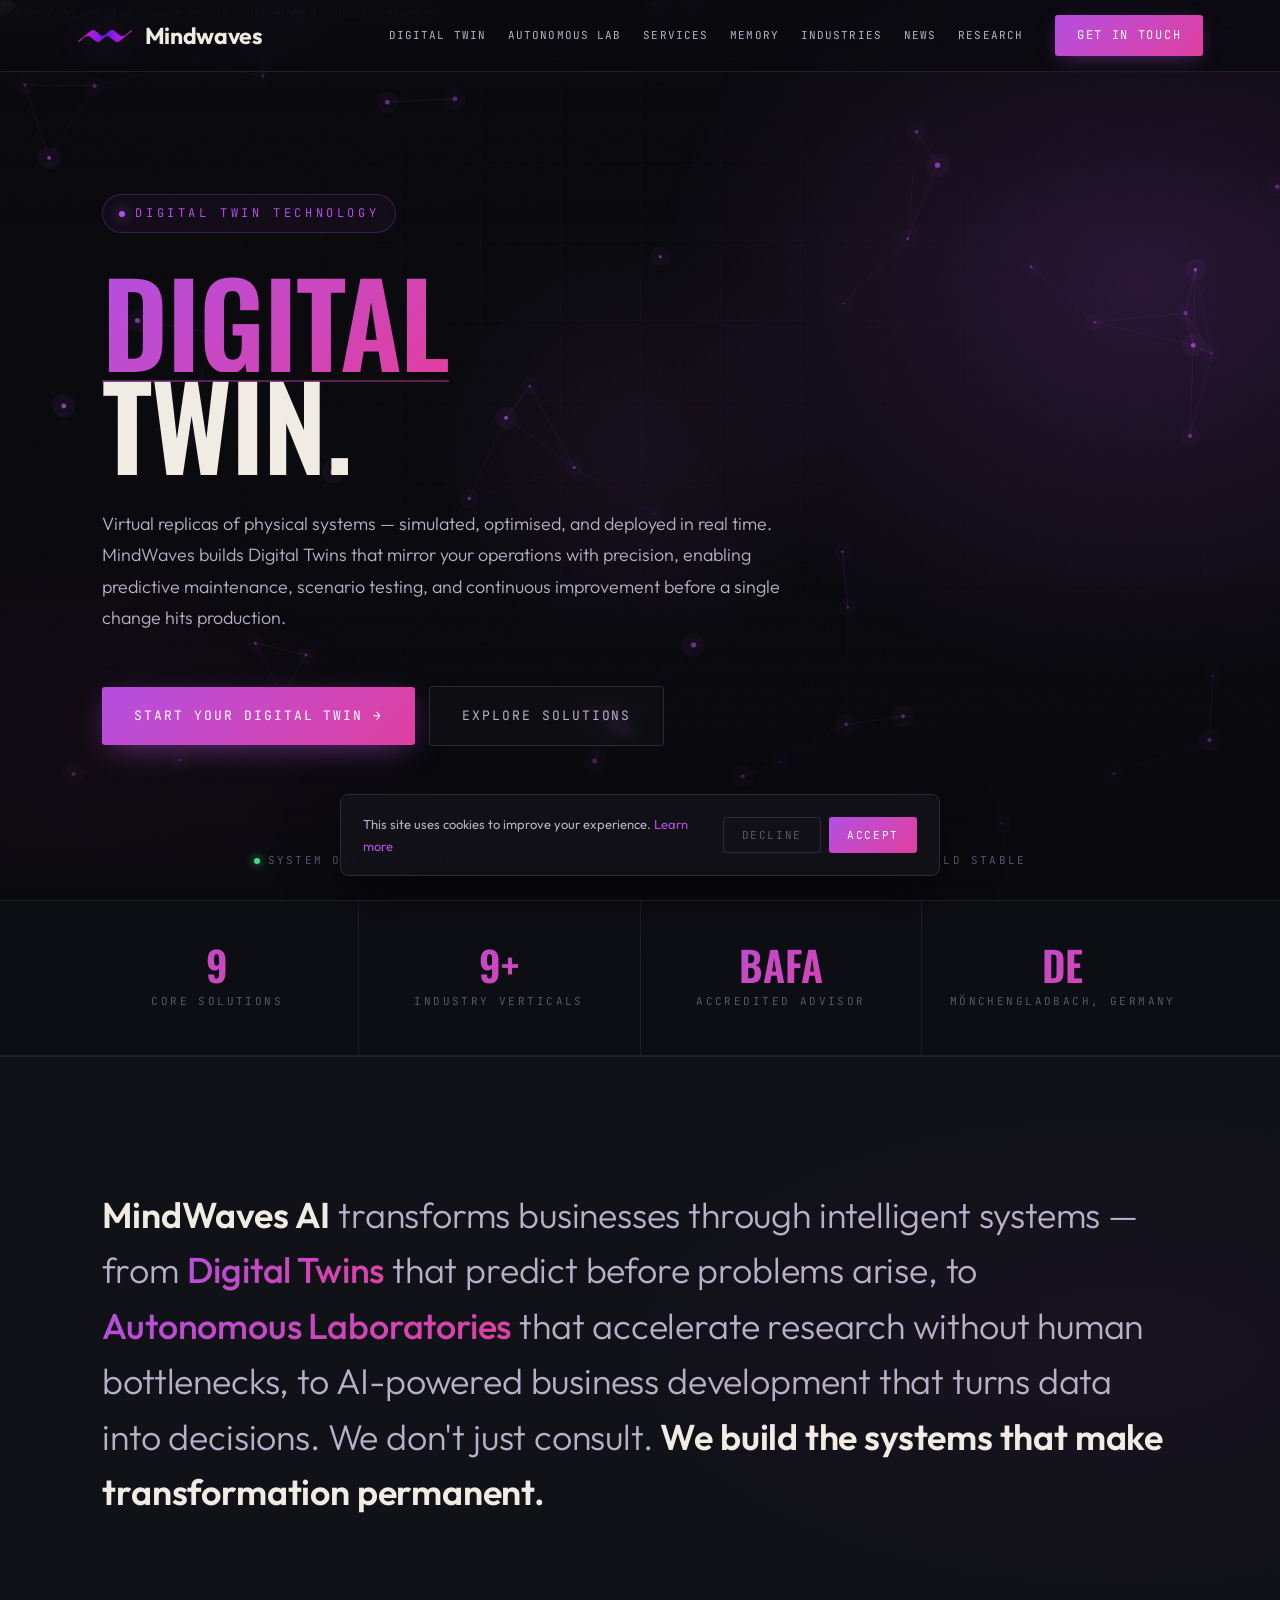
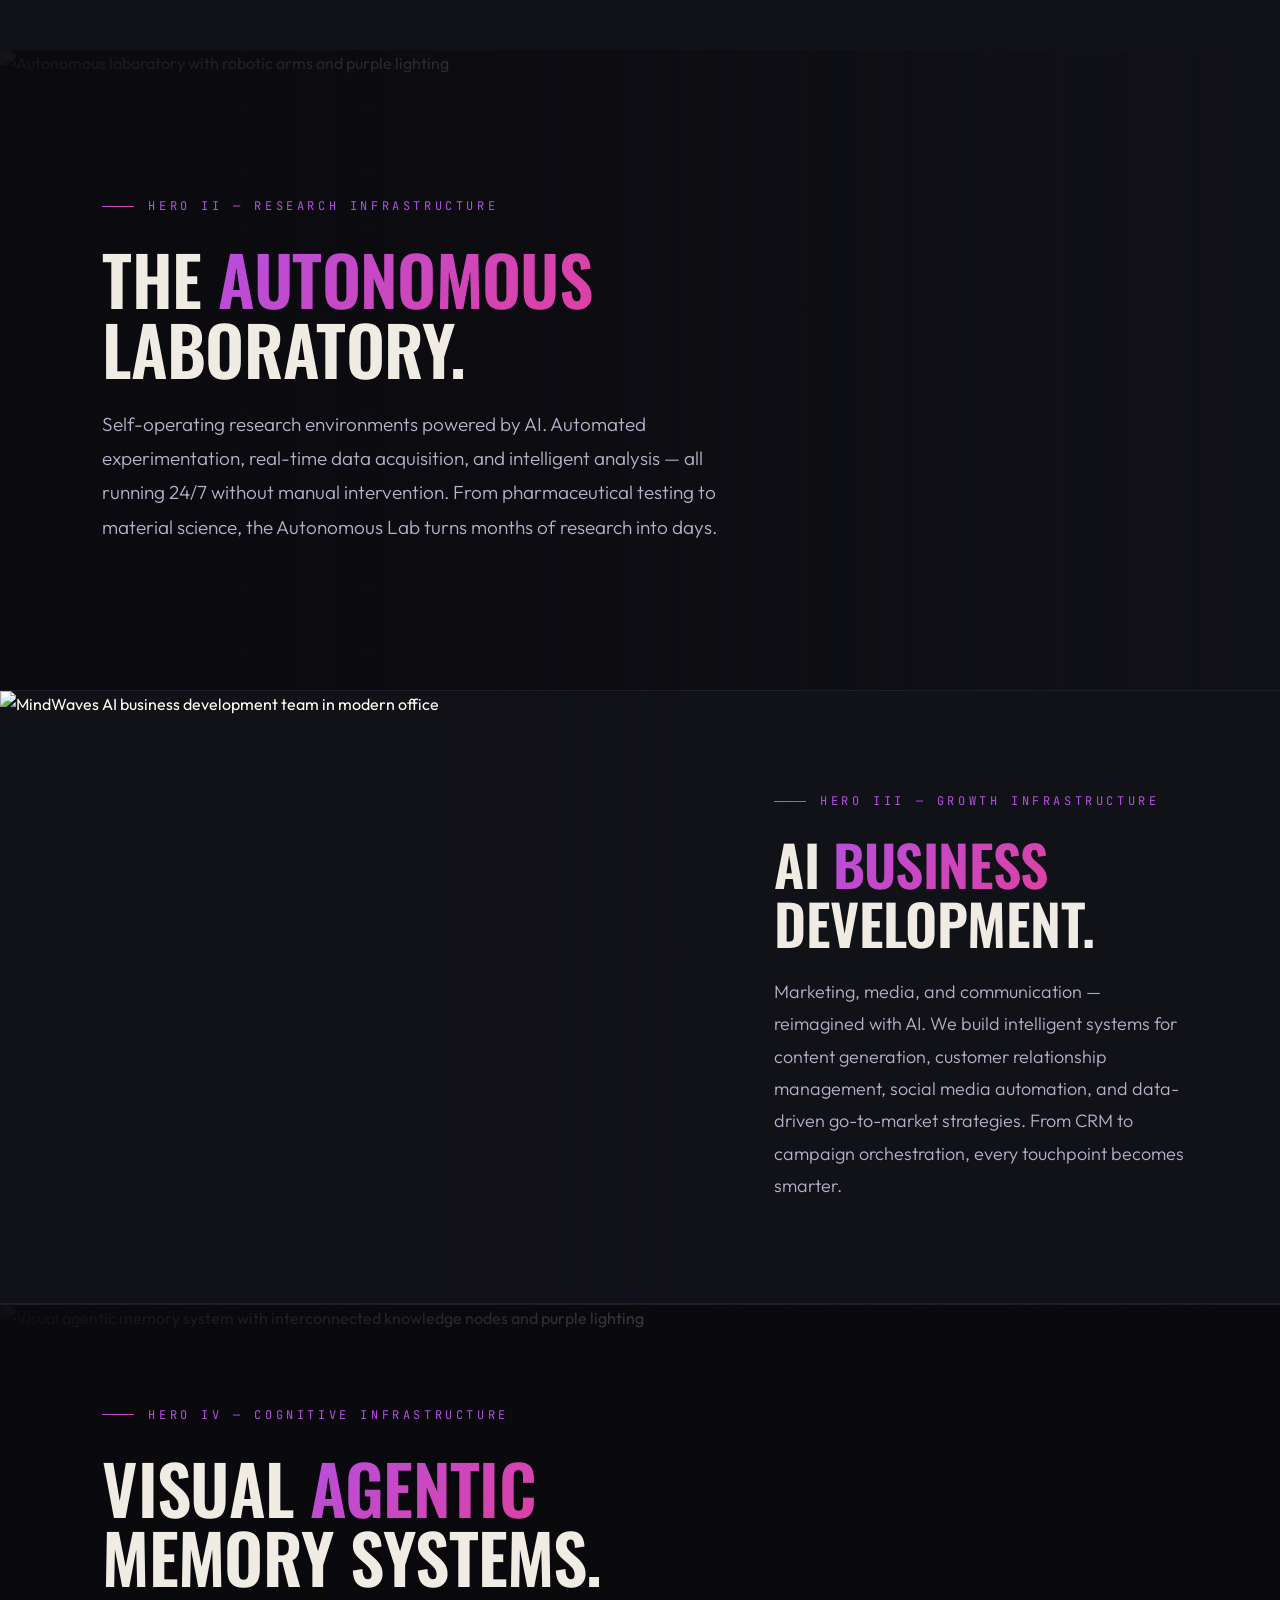
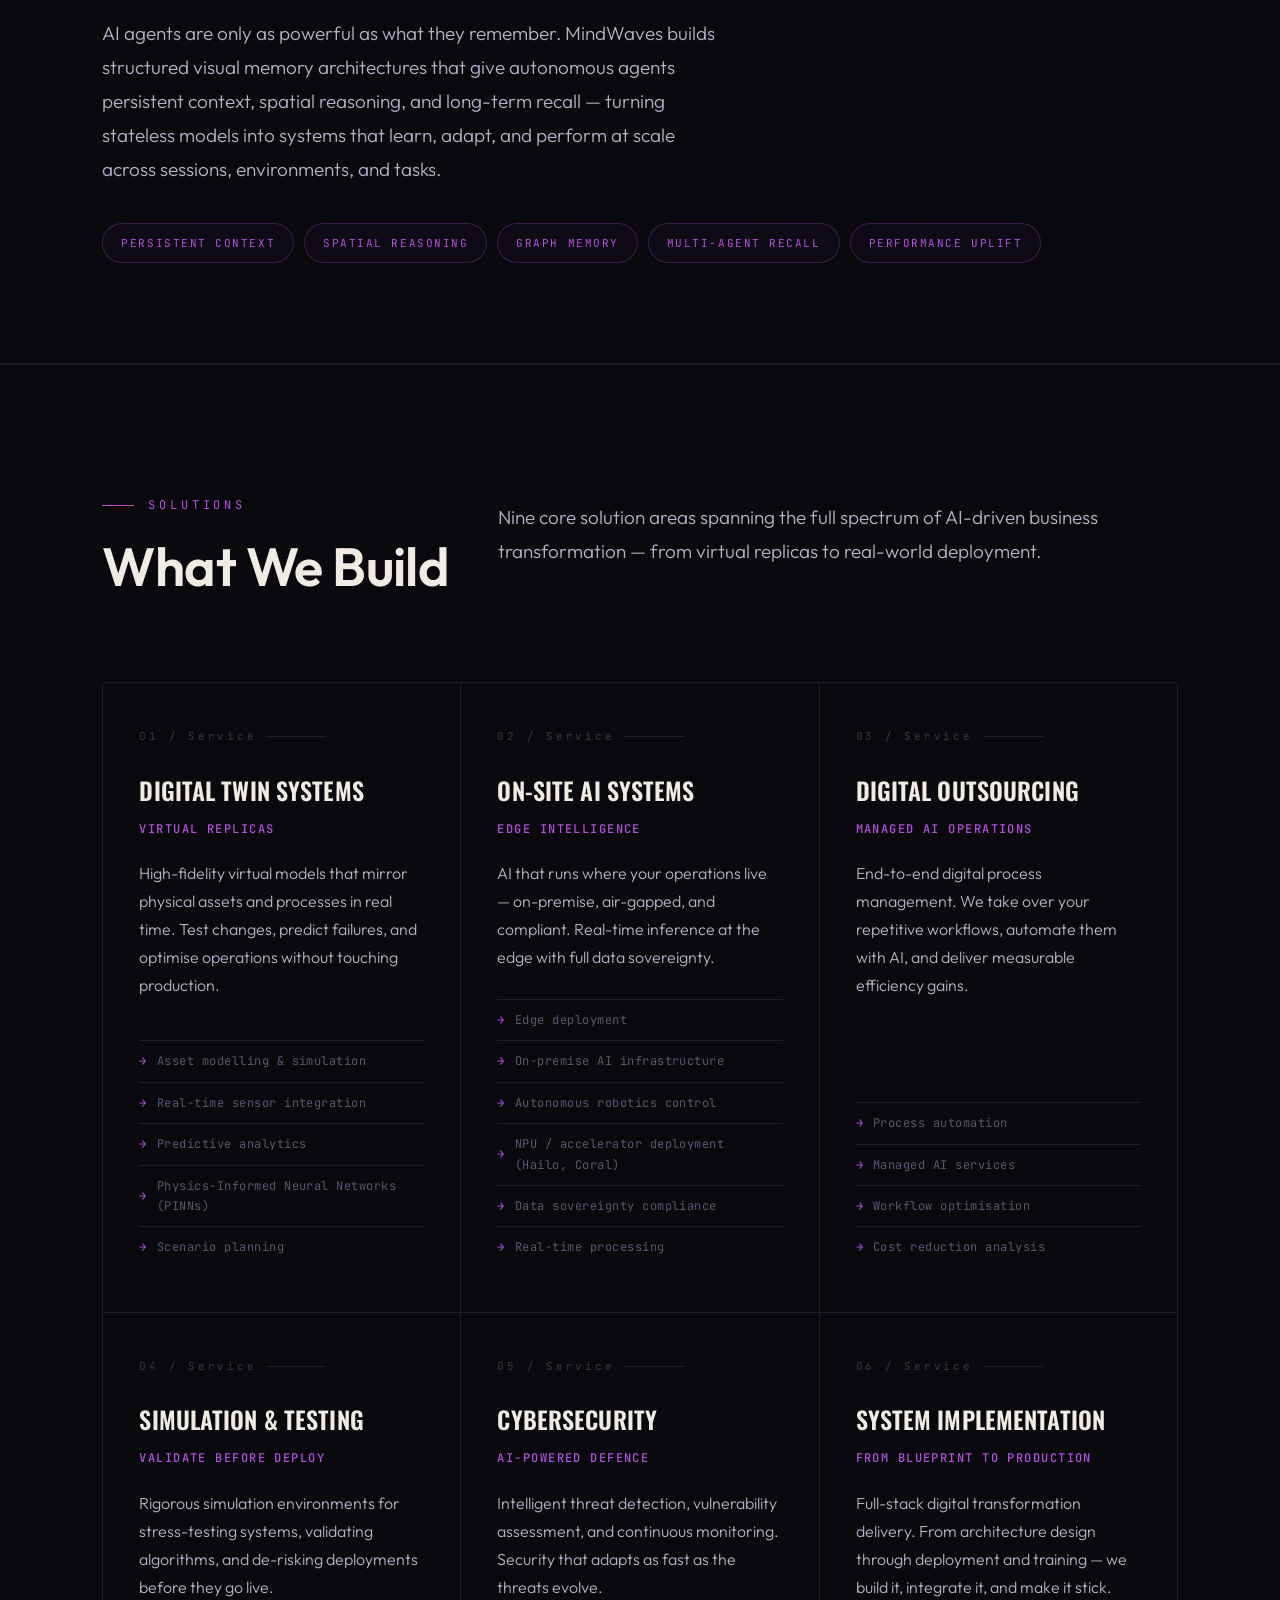
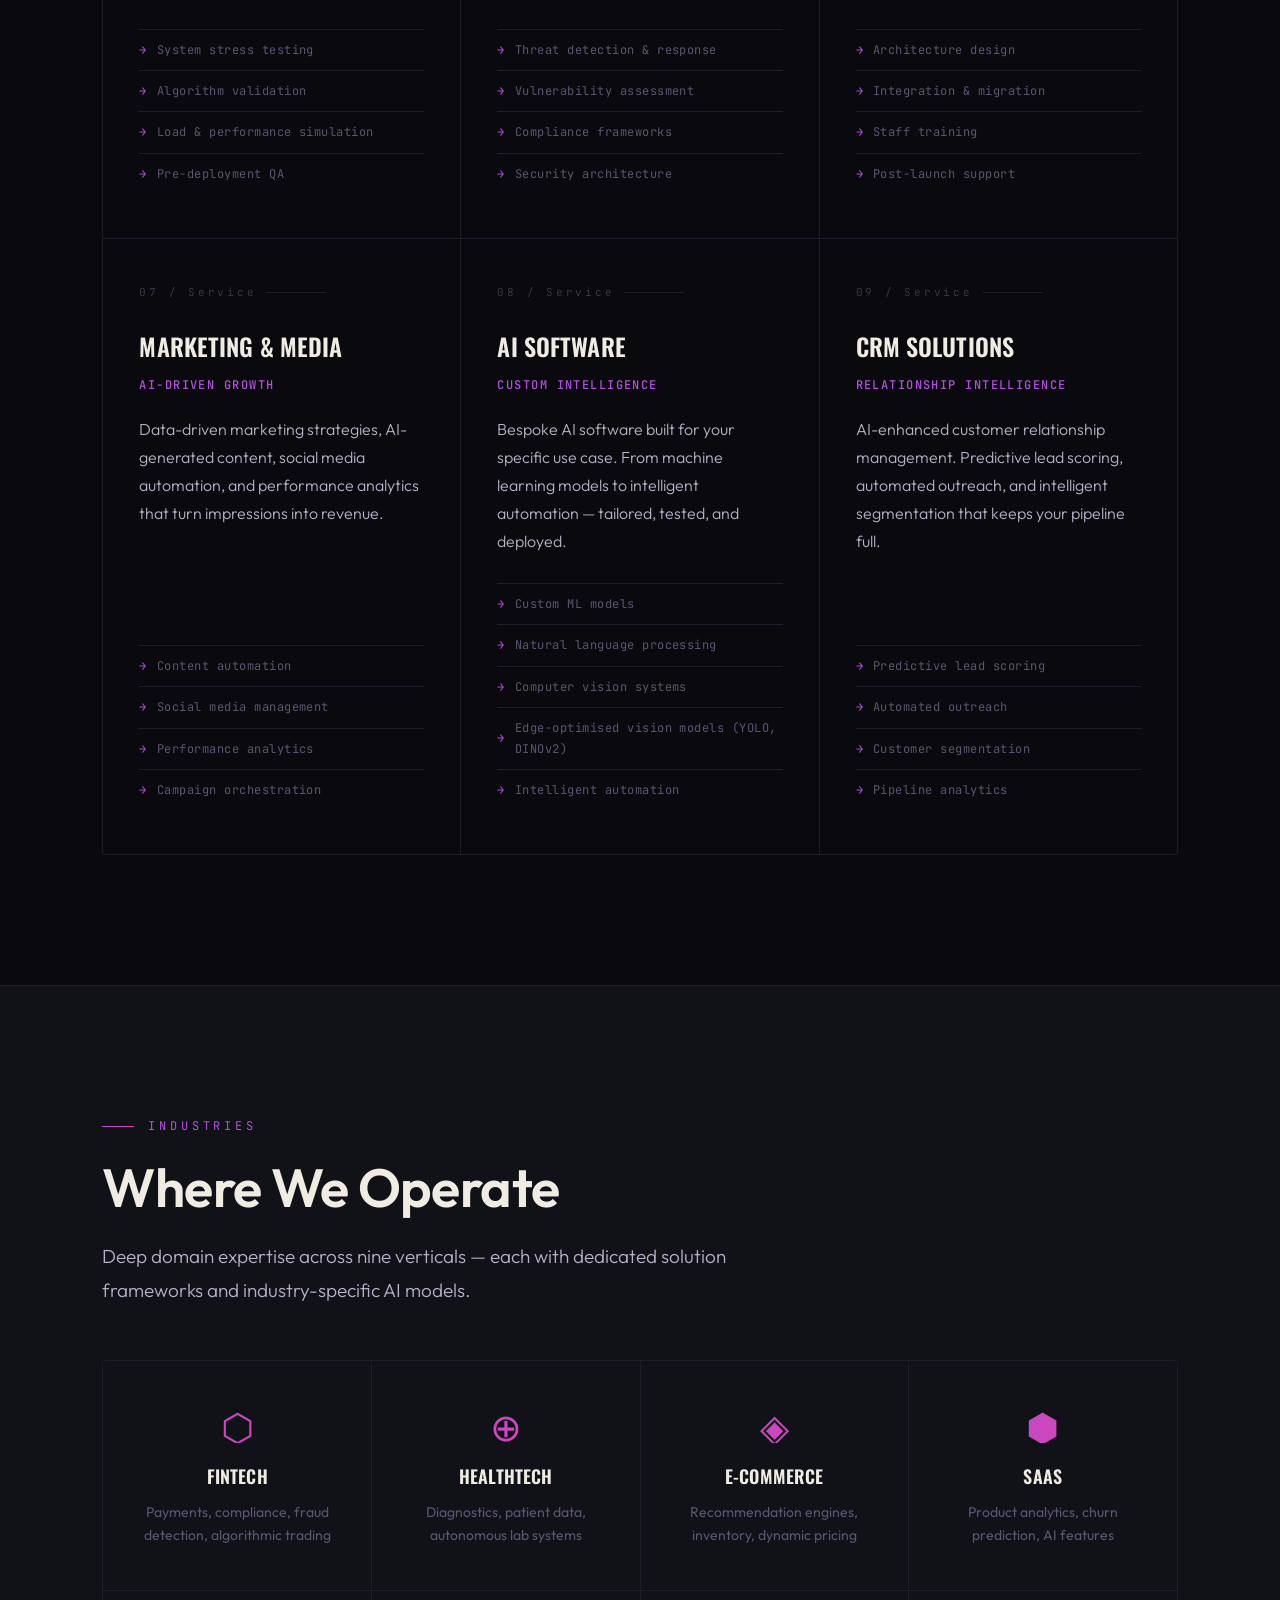
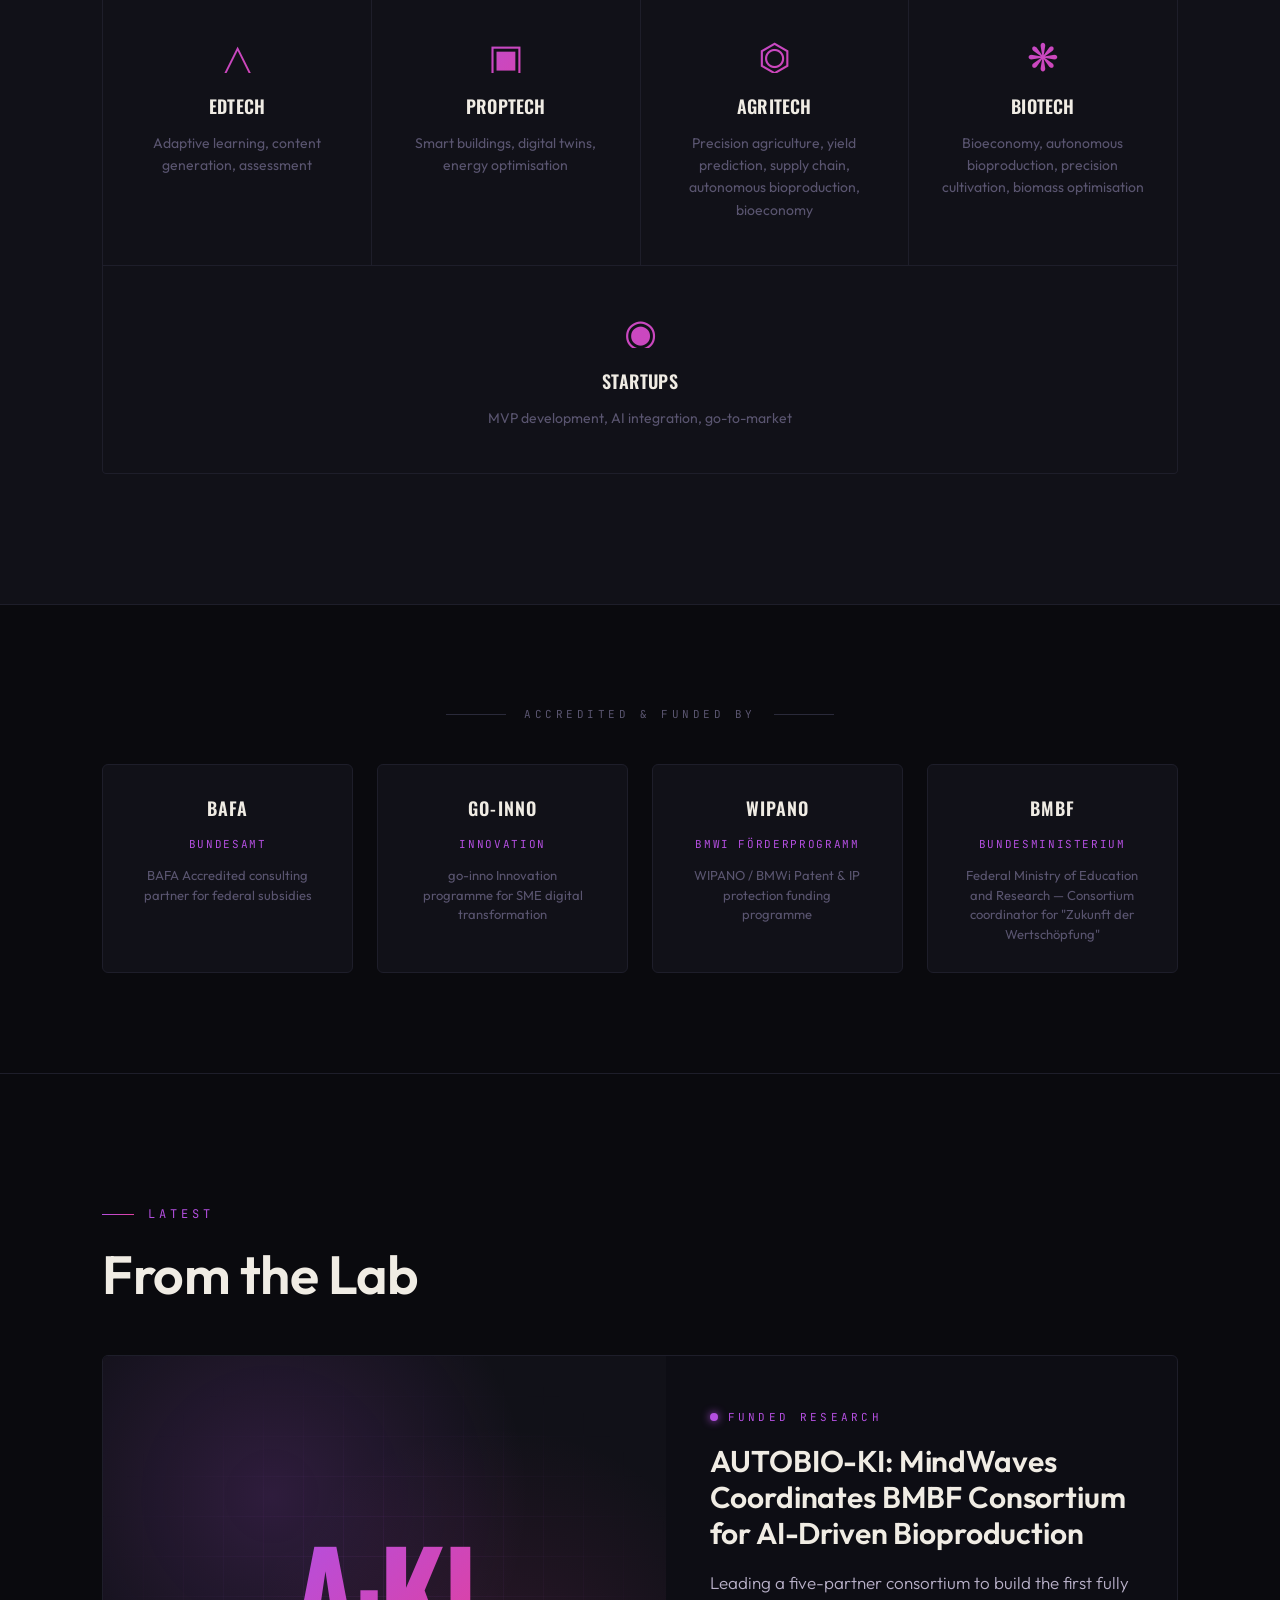
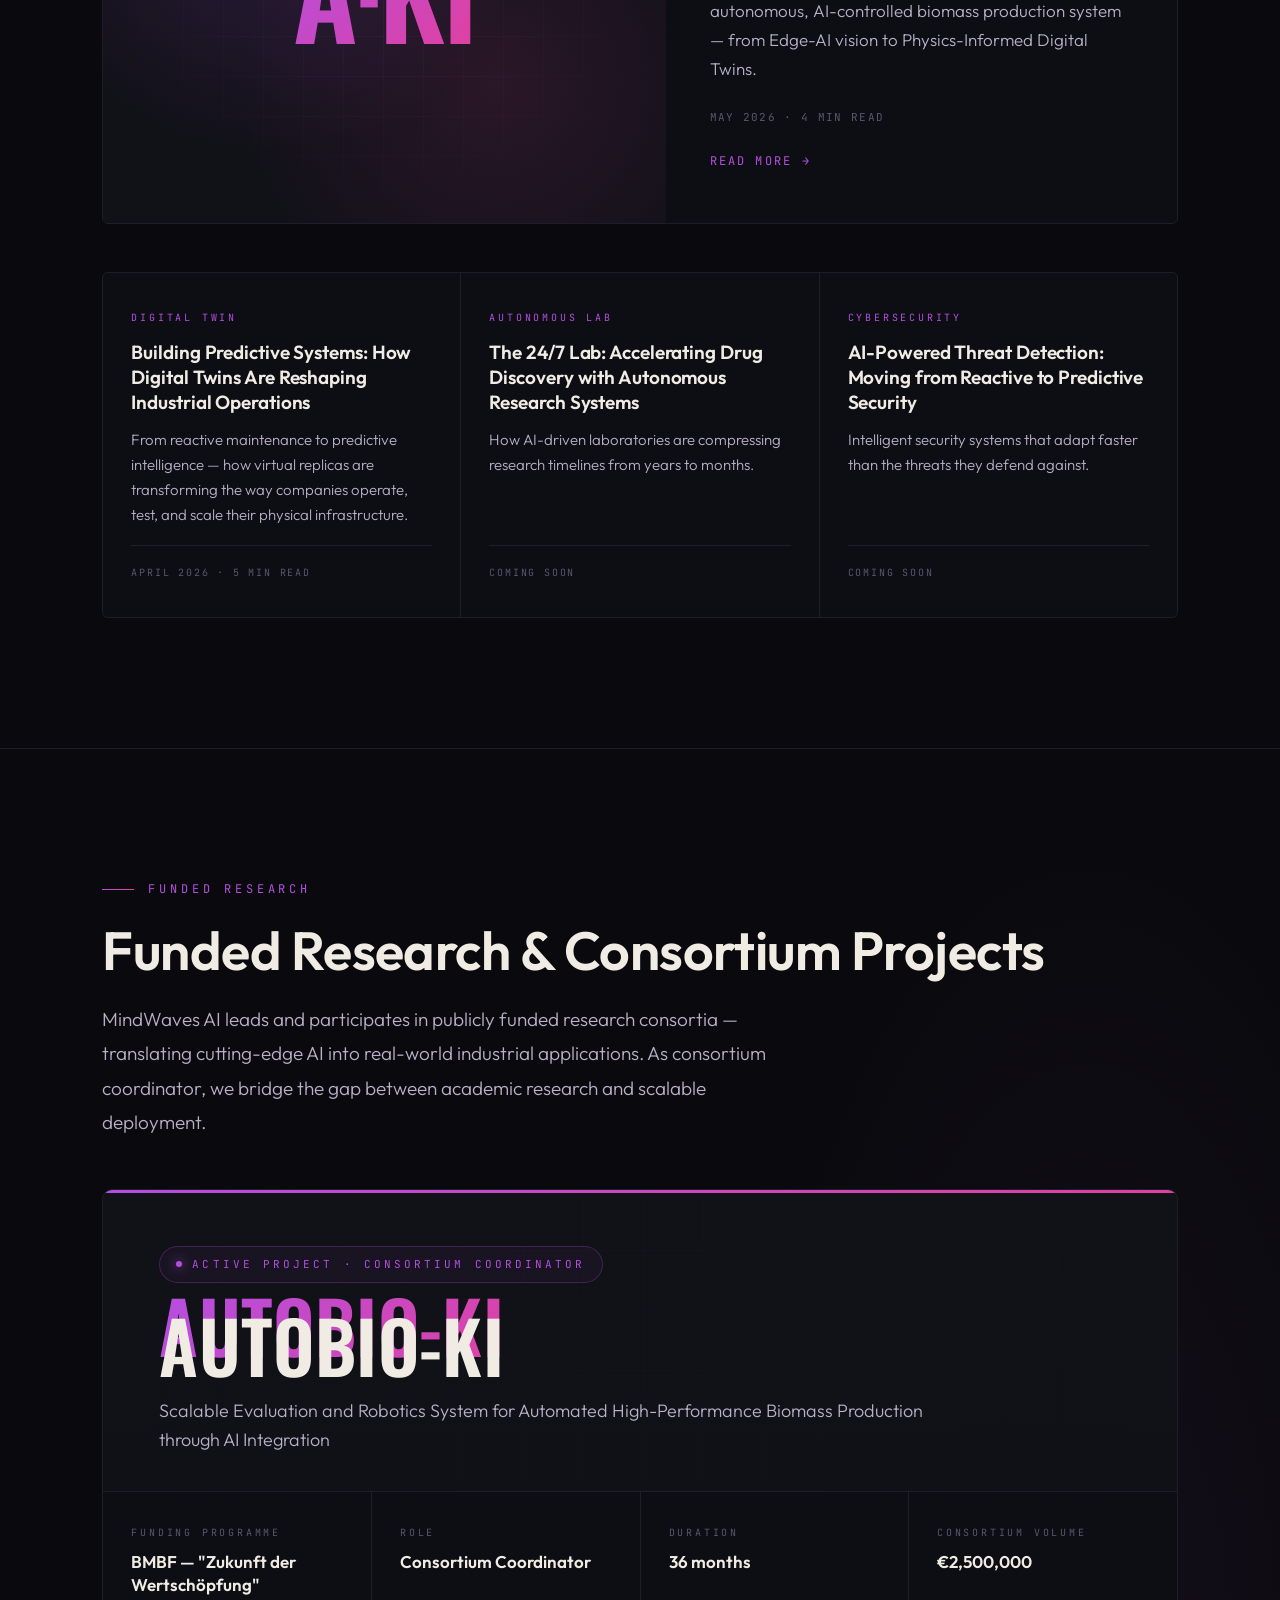
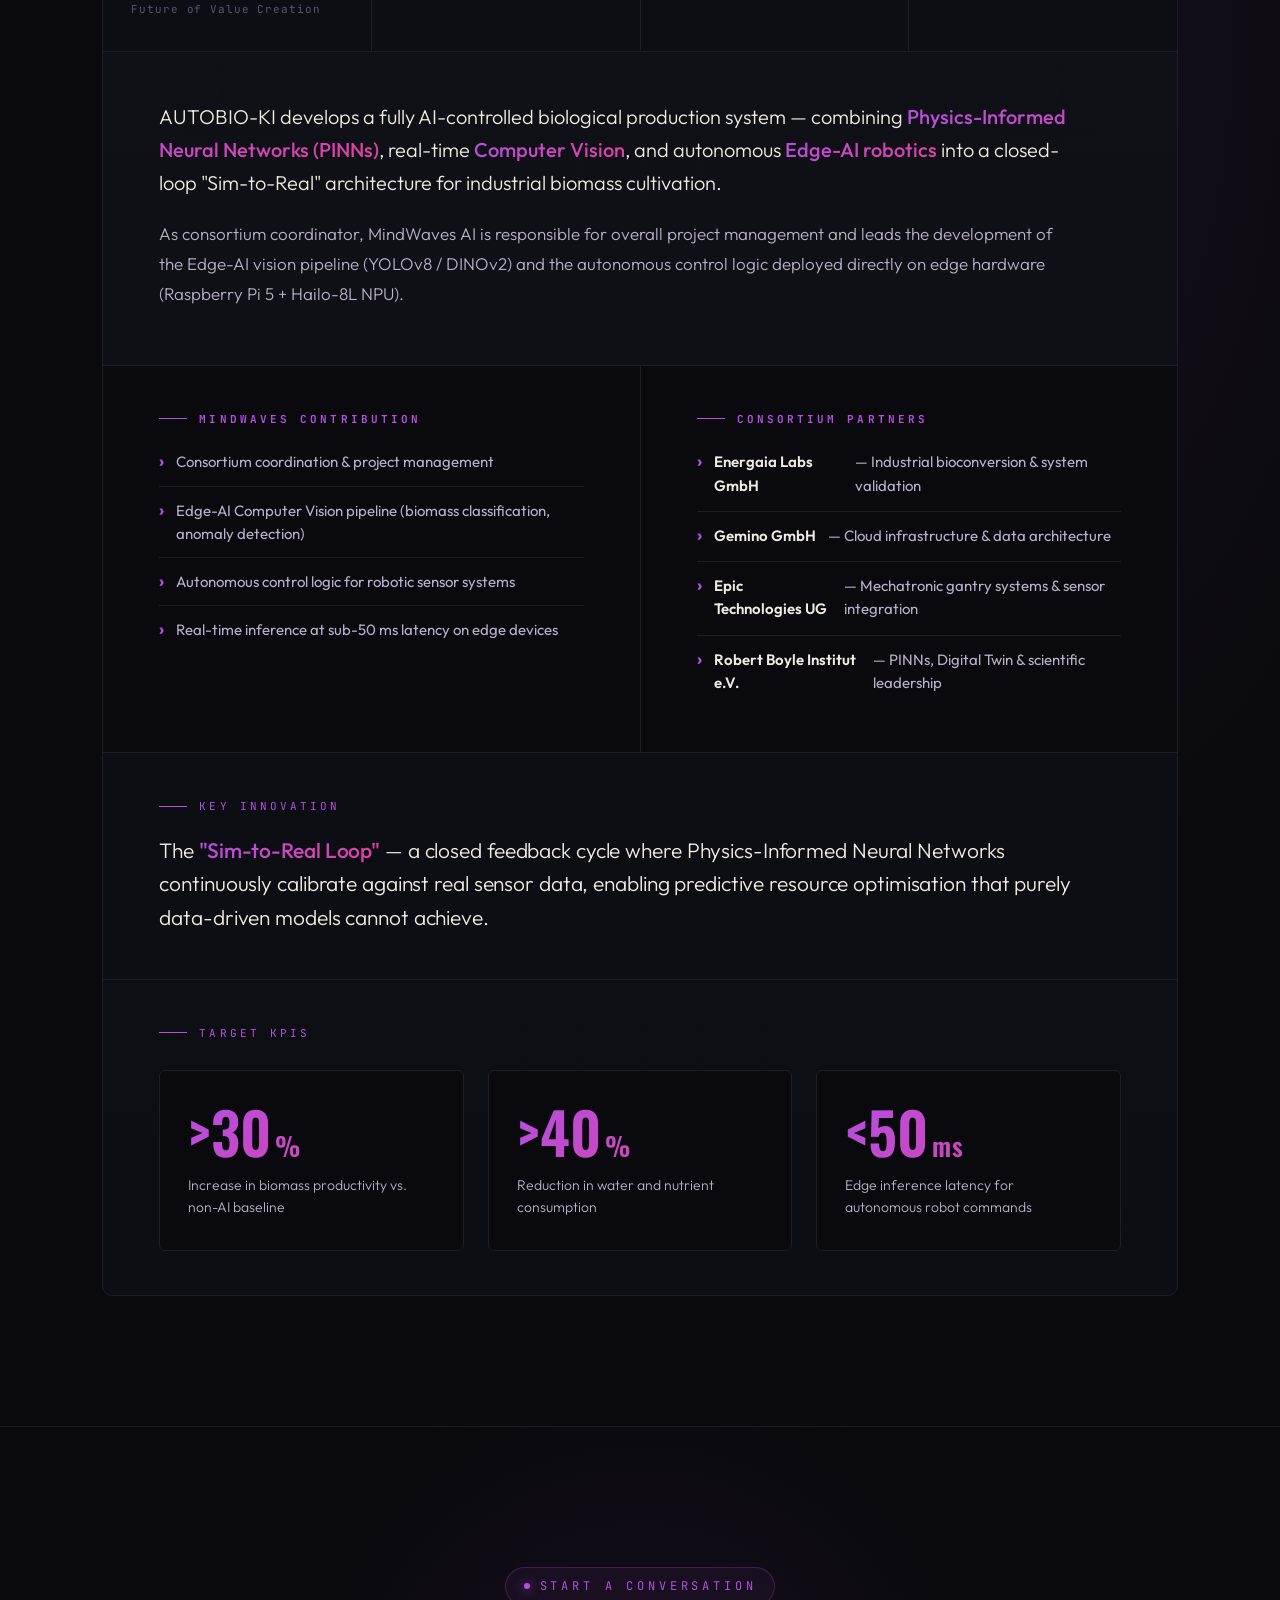
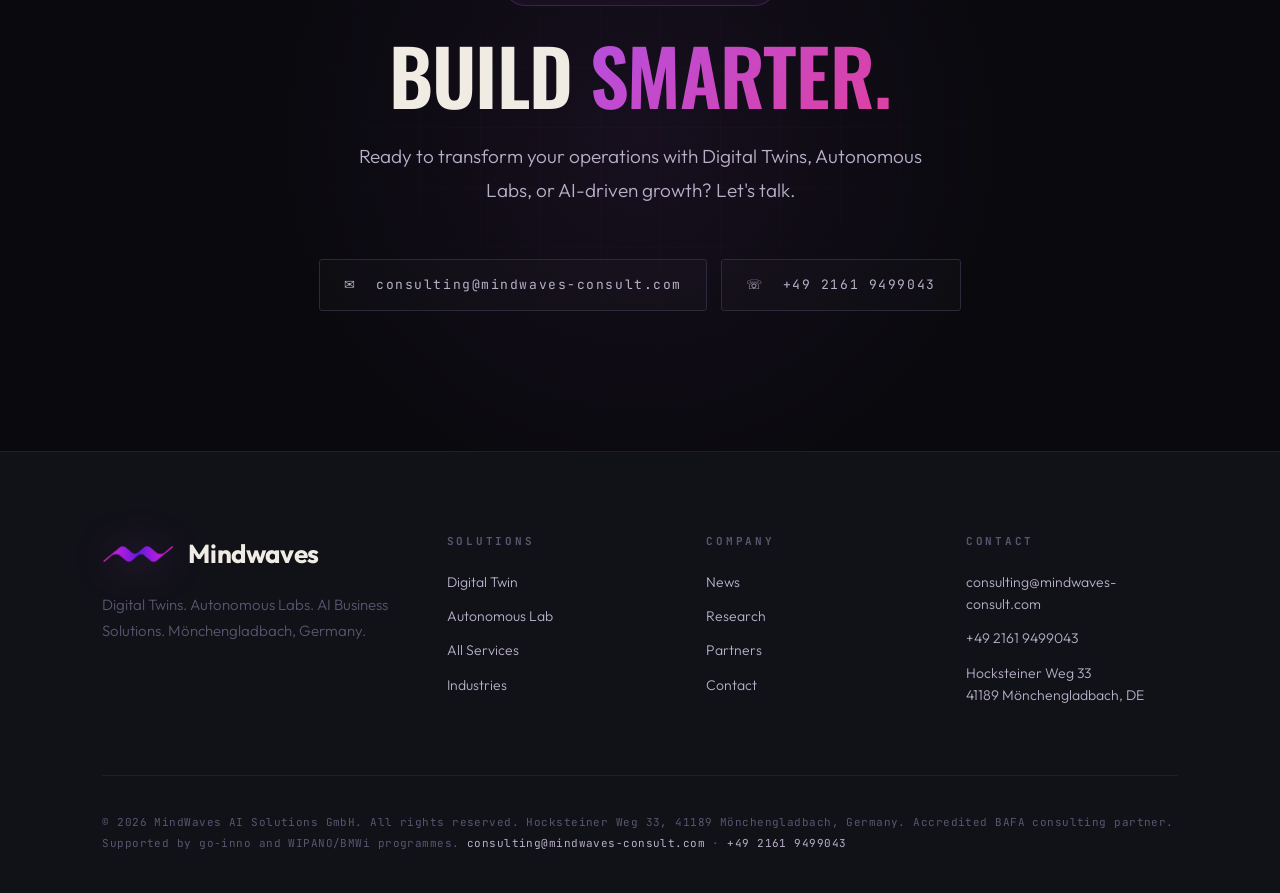
==== index.html @ 8f7d770d "Add files via upload" ====
<!DOCTYPE html>
<html lang="en">
<head>
<meta charset="UTF-8">
<title>MindWaves AI — Digital Twins, Autonomous Labs &amp; AI Business Solutions</title>
<meta name="viewport" content="width=device-width,initial-scale=1">
<meta name="description" content="MindWaves AI Solutions GmbH — We build Digital Twins, Autonomous Laboratory systems, and AI-driven business development solutions. From simulation to production. Mönchengladbach, Germany.">
<meta name="keywords" content="MindWaves AI, Digital Twin, Autonomous Laboratory, AI consulting, AI business development, simulation, cybersecurity, CRM, FinTech, HealthTech, Mönchengladbach, Germany, BAFA, go-inno, WIPANO">
<meta name="author" content="MindWaves AI Solutions GmbH">
<meta name="robots" content="index, follow">
<link rel="canonical" href="https://mindwaves-consult.com/">

<!-- Open Graph -->
<meta property="og:title" content="MindWaves AI — Digital Twins, Autonomous Labs & AI Business Solutions">
<meta property="og:description" content="We build Digital Twins, Autonomous Laboratory systems, and AI-driven business development. From simulation to production.">
<meta property="og:type" content="website">
<meta property="og:url" content="https://mindwaves-consult.com/">
<meta property="og:site_name" content="MindWaves AI">

<!-- Twitter -->
<meta name="twitter:card" content="summary_large_image">
<meta name="twitter:title" content="MindWaves AI — Digital Twins, Autonomous Labs & AI Business Solutions">
<meta name="twitter:description" content="Digital Twins. Autonomous Labs. AI Business Development. From simulation to production.">

<!-- Structured Data -->
<script type="application/ld+json">
{
  "@context": "https://schema.org",
  "@graph": [
    {
      "@type": "WebSite",
      "name": "MindWaves AI",
      "url": "https://mindwaves-consult.com",
      "description": "MindWaves AI — AI consulting specialising in Digital Twins, Autonomous Labs, and AI Business Development.",
      "inLanguage": "en"
    },
    {
      "@type": "Organization",
      "name": "MindWaves AI",
      "url": "https://mindwaves-consult.com",
      "email": "consulting@mindwaves-consult.com",
      "telephone": "+49 2161 9499043",
      "address": {
        "@type": "PostalAddress",
        "streetAddress": "Hocksteiner Weg 33",
        "postalCode": "41189",
        "addressLocality": "Mönchengladbach",
        "addressCountry": "DE"
      },
      "knowsAbout": ["Digital Twins","Autonomous Labs","AI Business Development","AI Consulting"]
    }
  ]
}
</script>

<!-- Fonts -- preserving original brand stack -->
<link rel="preconnect" href="https://fonts.googleapis.com">
<link rel="preconnect" href="https://fonts.gstatic.com" crossorigin>
<link href="https://fonts.googleapis.com/css2?family=Oswald:wght@500;600;700&family=Outfit:wght@200;300;400;500;600;700&family=JetBrains+Mono:wght@300;400;500;700&display=swap" rel="stylesheet">

<style>
/* ── RESET ── */
*,*::before,*::after{margin:0;padding:0;box-sizing:border-box}
html{scroll-behavior:smooth;-webkit-font-smoothing:antialiased;text-rendering:optimizeLegibility}

/* ── BRAND TOKENS (preserved from original) ── */
:root{
  --mw-wave-bg:url("[data-uri]");
  --bg:#0A0A0E;
  --bg-2:#0D0D14;
  --surface:#111118;
  --surface-2:#15151F;
  --border:#1E1E2A;
  --border-bright:#2A2A3A;
  --accent:#B44FE0;
  --accent2:#E040A0;
  --accent-soft:rgba(180,79,224,.55);
  --accent-dim:rgba(180,79,224,.25);
  --accent-glow:rgba(180,79,224,.08);
  --warm:#F0ECE4;
  --silver:#B8B0C8;
  --stone:#5A5570;
  --stone-2:#3A3548;
  --gradient:linear-gradient(135deg,#B44FE0 0%,#E040A0 100%);
  --gradient-soft:linear-gradient(135deg,rgba(180,79,224,.15) 0%,rgba(224,64,160,.15) 100%);
  --display:'Oswald',sans-serif;
  --body:'Outfit',sans-serif;
  --mono:'JetBrains Mono',monospace;
}

body{
  background:var(--bg);
  color:var(--warm);
  font-family:var(--body);
  font-weight:400;
  line-height:1.7;
  overflow-x:hidden;
  cursor:default;
}
a{color:inherit;text-decoration:none}
img{display:block;max-width:100%}
::selection{background:var(--accent);color:#fff}

/* ── GLOBAL GRID OVERLAY (subtle, runs full page) ── */
.grid-bg{
  position:fixed;inset:0;z-index:0;pointer-events:none;
  background-image:
    linear-gradient(rgba(180,79,224,.035) 1px,transparent 1px),
    linear-gradient(90deg,rgba(180,79,224,.035) 1px,transparent 1px);
  background-size:80px 80px;
  mask-image:radial-gradient(ellipse at 50% 30%,#000 0%,transparent 75%);
  -webkit-mask-image:radial-gradient(ellipse at 50% 30%,#000 0%,transparent 75%);
}
.noise{
  position:fixed;inset:0;z-index:1;pointer-events:none;opacity:.025;mix-blend-mode:overlay;
  background-image:url("data:image/svg+xml,%3Csvg viewBox='0 0 200 200' xmlns='http://www.w3.org/2000/svg'%3E%3Cfilter id='n'%3E%3CfeTurbulence type='fractalNoise' baseFrequency='0.85' numOctaves='3' stitchTiles='stitch'/%3E%3C/filter%3E%3Crect width='100%25' height='100%25' filter='url(%23n)'/%3E%3C/svg%3E");
}

/* ── CUSTOM CURSOR FOLLOWER ── */
.cursor-glow{
  position:fixed;width:480px;height:480px;border-radius:50%;pointer-events:none;z-index:2;
  background:radial-gradient(circle,rgba(180,79,224,.08) 0%,transparent 60%);
  transform:translate(-50%,-50%);transition:opacity .3s;opacity:0;
  mix-blend-mode:screen;
}
@media(hover:hover){.cursor-glow{opacity:1}}

/* ── NAV ── */
nav{
  position:fixed;top:0;left:0;width:100%;z-index:100;
  padding:0 6vw;height:72px;
  display:flex;align-items:center;justify-content:space-between;
  background:rgba(10,10,14,.72);backdrop-filter:blur(18px) saturate(1.4);-webkit-backdrop-filter:blur(18px) saturate(1.4);
  border-bottom:1px solid var(--border);
  transition:border-color .3s;
}
nav.scrolled{border-bottom-color:var(--border-bright);background:rgba(10,10,14,.88)}
.nav-brand{display:flex;align-items:center;gap:12px;font-family:var(--body);font-weight:700;font-size:23px;letter-spacing:-.015em;cursor:pointer;text-transform:none;color:var(--warm)}
.nav-brand .mw-mark{
  width:56px;height:18px;display:block;flex-shrink:0;
  background-image:var(--mw-wave-bg);
  background-size:contain;background-repeat:no-repeat;background-position:center;
  filter:drop-shadow(0 4px 16px rgba(180,79,224,.35));
}
.nav-brand .mw-text{color:var(--warm)}

.nav-links{display:flex;gap:30px;align-items:center;margin-left:auto;margin-right:32px}
.nav-links a{font-family:var(--mono);font-size:12px;letter-spacing:.14em;text-transform:uppercase;color:var(--silver);transition:color .2s;position:relative;white-space:nowrap}
.nav-links a::after{content:"";position:absolute;left:0;bottom:-6px;width:0;height:1px;background:var(--accent);transition:width .25s ease}
.nav-links a:hover{color:var(--warm)}
.nav-links a:hover::after{width:100%}

.nav-cta{
  font-family:var(--mono);font-size:12px;letter-spacing:.14em;text-transform:uppercase;color:#fff;
  background:var(--gradient);padding:10px 22px;border-radius:3px;white-space:nowrap;
  position:relative;overflow:hidden;
  box-shadow:0 4px 20px -6px var(--accent-soft);
  transition:transform .2s,box-shadow .2s;
}
.nav-cta:hover{transform:translateY(-1px);box-shadow:0 6px 28px -6px var(--accent-soft)}

/* ── HERO ── */
#hero{
  min-height:100vh;display:flex;flex-direction:column;justify-content:center;
  padding:140px 8vw 100px;position:relative;overflow:hidden;
}
#hero canvas#network{
  position:absolute;inset:0;width:100%;height:100%;z-index:0;
  opacity:.85;
}
#hero::before{
  content:"";position:absolute;top:0;right:-10%;width:70%;height:90%;z-index:1;pointer-events:none;
  background:radial-gradient(ellipse at 70% 35%,rgba(180,79,224,.18) 0%,transparent 55%);
}
#hero::after{
  content:"";position:absolute;bottom:-10%;left:-5%;width:50%;height:60%;z-index:1;pointer-events:none;
  background:radial-gradient(ellipse at 20% 80%,rgba(224,64,160,.12) 0%,transparent 55%);
}
.hero-vignette{
  position:absolute;inset:0;z-index:2;pointer-events:none;
  background:linear-gradient(180deg,rgba(10,10,14,.4) 0%,transparent 25%,transparent 65%,var(--bg) 100%);
}
.hero-inner{position:relative;z-index:5;max-width:1400px;margin:0 auto;width:100%}

.hero-eyebrow{
  display:inline-flex;align-items:center;gap:10px;
  font-family:var(--mono);font-size:12px;letter-spacing:.3em;text-transform:uppercase;color:var(--accent);
  margin-bottom:36px;
  padding:8px 16px;border:1px solid var(--accent-dim);border-radius:100px;
  background:rgba(180,79,224,.05);backdrop-filter:blur(4px);
}
.hero-eyebrow .dot{width:6px;height:6px;border-radius:50%;background:var(--accent);box-shadow:0 0 12px var(--accent);animation:pulse 2s ease-in-out infinite}
@keyframes pulse{0%,100%{opacity:1;transform:scale(1)}50%{opacity:.5;transform:scale(.85)}}

.hero-title{
  font-family:var(--display);font-weight:600;
  font-size:clamp(56px,9vw,140px);line-height:.9;color:var(--warm);
  margin-bottom:32px;text-transform:uppercase;letter-spacing:-.01em;
}
.hero-title em{
  background:var(--gradient);-webkit-background-clip:text;-webkit-text-fill-color:transparent;background-clip:text;
  font-style:normal;display:inline-block;position:relative;
}
.hero-title em::after{
  content:"";position:absolute;bottom:-.08em;left:0;width:100%;height:2px;
  background:var(--gradient);opacity:.4;
}

.hero-sub{
  font-size:clamp(17px,1.4vw,21px);color:var(--silver);max-width:680px;line-height:1.75;margin-bottom:52px;font-weight:300;
}

.hero-ctas{display:flex;gap:14px;flex-wrap:wrap;align-items:center}
.btn-primary{
  display:inline-flex;align-items:center;gap:10px;
  font-family:var(--mono);font-size:13px;letter-spacing:.15em;text-transform:uppercase;
  background:var(--gradient);color:#fff;padding:18px 32px;border-radius:3px;
  position:relative;overflow:hidden;
  box-shadow:0 8px 32px -8px var(--accent-soft);
  transition:transform .2s,box-shadow .2s;
}
.btn-primary::before{
  content:"";position:absolute;inset:0;
  background:linear-gradient(135deg,#E040A0 0%,#B44FE0 100%);
  opacity:0;transition:opacity .3s;
}
.btn-primary:hover{transform:translateY(-2px);box-shadow:0 12px 36px -8px var(--accent-soft)}
.btn-primary:hover::before{opacity:1}
.btn-primary span{position:relative;z-index:1}
.btn-primary .arrow{position:relative;z-index:1;transition:transform .25s}
.btn-primary:hover .arrow{transform:translateX(4px)}

.btn-ghost{
  display:inline-flex;align-items:center;gap:10px;
  font-family:var(--mono);font-size:13px;letter-spacing:.15em;text-transform:uppercase;color:var(--silver);
  padding:18px 32px;border:1px solid var(--border-bright);background:rgba(255,255,255,.02);
  border-radius:3px;backdrop-filter:blur(6px);
  transition:border-color .25s,color .25s,background .25s;
}
.btn-ghost:hover{border-color:var(--accent);color:var(--warm);background:var(--accent-glow)}

/* ── HERO TICKER (live data feel) ── */
.hero-ticker{
  position:absolute;bottom:30px;left:0;right:0;z-index:5;
  display:flex;justify-content:center;gap:48px;flex-wrap:wrap;
  font-family:var(--mono);font-size:11px;letter-spacing:.2em;text-transform:uppercase;color:var(--stone);
  padding:0 8vw;
}
.hero-ticker span{display:flex;align-items:center;gap:8px}
.hero-ticker .live-dot{width:6px;height:6px;border-radius:50%;background:#3FE08A;box-shadow:0 0 10px #3FE08A;animation:pulse 1.5s ease-in-out infinite}

/* ── SIGNAL BAR ── */
#signal{
  padding:0 6vw;border-top:1px solid var(--border);border-bottom:1px solid var(--border);
  background:var(--bg-2);position:relative;z-index:5;
}
.signal-row{display:flex;flex-wrap:wrap;max-width:1400px;margin:0 auto}
.signal-item{flex:1;min-width:180px;padding:44px 24px;border-right:1px solid var(--border);text-align:center;position:relative;transition:background .3s}
.signal-item::before{
  content:"";position:absolute;top:0;left:50%;width:0;height:1px;background:var(--gradient);
  transform:translateX(-50%);transition:width .4s ease;
}
.signal-item:hover{background:var(--accent-glow)}
.signal-item:hover::before{width:80%}
.signal-item:last-child{border-right:none}
.signal-icon{
  font-family:var(--display);font-weight:600;font-size:clamp(32px,3.2vw,46px);
  background:var(--gradient);-webkit-background-clip:text;-webkit-text-fill-color:transparent;background-clip:text;
  margin-bottom:6px;line-height:1;
}
.signal-label{font-family:var(--mono);font-size:11px;letter-spacing:.22em;text-transform:uppercase;color:var(--stone)}

/* ── SECTION SHARED ── */
.section{padding:130px 8vw;position:relative;max-width:1400px;margin:0 auto}
.section-eyebrow{
  font-family:var(--mono);font-size:12px;letter-spacing:.32em;text-transform:uppercase;color:var(--accent);
  margin-bottom:22px;display:flex;align-items:center;gap:14px;
}
.section-eyebrow::before{content:"";width:32px;height:1px;background:var(--gradient)}
.section-title{font-family:var(--body);font-weight:600;font-size:clamp(32px,4.2vw,54px);color:var(--warm);line-height:1.05;margin-bottom:24px;letter-spacing:-.01em}
.section-body{font-size:19px;color:var(--silver);max-width:680px;line-height:1.8;margin-bottom:50px;font-weight:300}

/* ── MANIFESTO ── */
#manifesto{
  background:var(--surface);border-top:1px solid var(--border);
  padding:130px 8vw;position:relative;overflow:hidden;
}
#manifesto::before{
  content:"";position:absolute;top:0;right:0;width:60%;height:100%;
  background:radial-gradient(ellipse at 80% 50%,rgba(180,79,224,.04) 0%,transparent 60%);pointer-events:none;
}
.manifesto-inner{max-width:1100px;margin:0 auto;position:relative;z-index:2}
.manifesto-text{
  font-family:var(--body);font-weight:300;
  font-size:clamp(22px,2.8vw,36px);color:var(--silver);line-height:1.55;letter-spacing:-.005em;
}
.manifesto-text strong{color:var(--warm);font-weight:600}
.manifesto-text em{background:var(--gradient);-webkit-background-clip:text;-webkit-text-fill-color:transparent;background-clip:text;font-style:normal;font-weight:500}

/* ── FEATURE BAND (Autonomous Lab) ── */
.feature-band{
  position:relative;min-height:640px;display:flex;align-items:center;overflow:hidden;
  margin:0;background:var(--surface);
}
.feature-band-img{
  position:absolute;inset:0;width:100%;height:100%;object-fit:cover;z-index:0;
  opacity:.5;filter:brightness(1.15) contrast(1.08) saturate(1.1);
}
.feature-band-overlay{
  position:absolute;inset:0;z-index:1;
  background:linear-gradient(90deg,rgba(10,10,14,.92) 0%,rgba(10,10,14,.7) 40%,rgba(10,10,14,.25) 75%,rgba(10,10,14,0) 100%);
}
.feature-band-grid{
  position:absolute;inset:0;z-index:1;pointer-events:none;opacity:.4;
  background-image:linear-gradient(rgba(180,79,224,.05) 1px,transparent 1px),linear-gradient(90deg,rgba(180,79,224,.05) 1px,transparent 1px);
  background-size:60px 60px;
  mask-image:linear-gradient(90deg,#000 0%,transparent 70%);
  -webkit-mask-image:linear-gradient(90deg,#000 0%,transparent 70%);
}
.feature-band-inner{position:relative;z-index:2;padding:100px 8vw;max-width:1400px;width:100%;margin:0 auto}
.feature-band-eyebrow{font-family:var(--mono);font-size:12px;letter-spacing:.3em;text-transform:uppercase;color:var(--accent);margin-bottom:28px;display:flex;align-items:center;gap:14px}
.feature-band-eyebrow::before{content:"";width:32px;height:1px;background:var(--gradient)}
.feature-band-title{font-family:var(--display);font-weight:600;font-size:clamp(40px,5.5vw,68px);line-height:1.02;color:var(--warm);text-transform:uppercase;margin-bottom:24px;letter-spacing:-.01em;max-width:820px}
.feature-band-title em{background:var(--gradient);-webkit-background-clip:text;-webkit-text-fill-color:transparent;background-clip:text;font-style:normal}
.feature-band-body{font-size:19px;color:var(--silver);max-width:620px;line-height:1.8;font-weight:300}

/* ── STORY SPLIT (AI Business Dev) ── */
.story-split{
  display:grid;grid-template-columns:1.15fr 1fr;min-height:580px;
  background:var(--surface);border-top:1px solid var(--border);border-bottom:1px solid var(--border);
}
.story-split-visual{position:relative;overflow:hidden;min-height:460px}
.story-split-img{width:100%;height:100%;object-fit:cover;object-position:30% 50%;min-height:460px;display:block;filter:brightness(1.05) contrast(1.05)}
.story-split-visual::after{
  content:"";position:absolute;inset:0;
  background:linear-gradient(90deg,transparent 0%,transparent 65%,rgba(17,17,24,.85) 100%);
}
.story-split-content{padding:100px 7vw;display:flex;flex-direction:column;justify-content:center;max-width:720px}
.story-split-eyebrow{font-family:var(--mono);font-size:12px;letter-spacing:.3em;text-transform:uppercase;color:var(--accent);margin-bottom:24px;display:flex;align-items:center;gap:14px}
.story-split-eyebrow::before{content:"";width:32px;height:1px;background:var(--gradient)}
.story-split-title{font-family:var(--display);font-weight:600;font-size:clamp(36px,4.5vw,56px);line-height:1.04;color:var(--warm);text-transform:uppercase;margin-bottom:24px;letter-spacing:-.01em}
.story-split-title em{background:var(--gradient);-webkit-background-clip:text;-webkit-text-fill-color:transparent;background-clip:text;font-style:normal}
.story-split-body{font-size:18px;line-height:1.8;color:var(--silver);max-width:540px;font-weight:300}

/* ── MEMORY BAND (Hero IV) ── */
.memory-band{
  position:relative;min-height:640px;display:flex;align-items:center;overflow:hidden;
  margin:0;background:var(--bg);border-top:1px solid var(--border);border-bottom:1px solid var(--border);
}
.memory-band-img{position:absolute;inset:0;width:100%;height:100%;object-fit:cover;z-index:0;opacity:.45;filter:brightness(1.15) contrast(1.05)}
.memory-band-overlay{position:absolute;inset:0;z-index:1;background:linear-gradient(90deg,rgba(10,10,14,.95) 0%,rgba(10,10,14,.7) 40%,rgba(10,10,14,.25) 75%,rgba(10,10,14,0) 100%)}
.memory-band-inner{position:relative;z-index:2;padding:100px 8vw;max-width:1400px;width:100%;margin:0 auto}
.memory-band-eyebrow{font-family:var(--mono);font-size:12px;letter-spacing:.3em;text-transform:uppercase;color:var(--accent);margin-bottom:28px;display:flex;align-items:center;gap:14px}
.memory-band-eyebrow::before{content:"";width:32px;height:1px;background:var(--gradient)}
.memory-band-title{font-family:var(--display);font-weight:600;font-size:clamp(40px,5.5vw,68px);line-height:1.02;color:var(--warm);text-transform:uppercase;margin-bottom:24px;letter-spacing:-.01em;max-width:780px}
.memory-band-title em{background:var(--gradient);-webkit-background-clip:text;-webkit-text-fill-color:transparent;background-clip:text;font-style:normal}
.memory-band-body{font-size:19px;color:var(--silver);max-width:620px;line-height:1.8;margin-bottom:36px;font-weight:300}
.memory-band-pills{display:flex;flex-wrap:wrap;gap:10px}
.memory-pill{
  font-family:var(--mono);font-size:11px;letter-spacing:.14em;text-transform:uppercase;color:var(--accent);
  border:1px solid var(--accent-dim);padding:10px 18px;border-radius:100px;background:rgba(180,79,224,.04);
  transition:border-color .2s,color .2s,background .2s,transform .2s;cursor:default;
}
.memory-pill:hover{border-color:var(--accent);color:var(--warm);background:rgba(180,79,224,.12);transform:translateY(-1px)}

/* ── CAPABILITIES ── */
#capabilities{border-top:1px solid var(--border);padding:130px 8vw;max-width:1400px;margin:0 auto}
.cap-header{display:flex;justify-content:space-between;align-items:end;flex-wrap:wrap;gap:32px;margin-bottom:64px}
.cap-grid{display:grid;grid-template-columns:repeat(3,1fr);gap:1px;background:var(--border);border:1px solid var(--border);border-radius:4px;overflow:hidden}
.cap-card{
  background:var(--bg);padding:44px 36px;transition:background .35s;position:relative;
  display:flex;flex-direction:column;min-height:100%;
}
.cap-card:hover{background:var(--bg-2)}
.cap-card::before{
  content:"";position:absolute;top:0;left:0;right:0;height:2px;
  background:var(--gradient);opacity:0;transition:opacity .3s;
}
.cap-card:hover::before{opacity:1}
.cap-card::after{
  content:"";position:absolute;top:0;right:0;bottom:0;width:0;
  background:radial-gradient(ellipse at right center,var(--accent-glow) 0%,transparent 70%);
  transition:width .5s ease;pointer-events:none;
}
.cap-card:hover::after{width:50%}
.cap-number{font-family:var(--mono);font-size:11px;letter-spacing:.25em;color:var(--stone-2);margin-bottom:24px;display:flex;align-items:center;gap:10px}
.cap-number::after{content:"";flex:1;height:1px;background:var(--border);max-width:60px}
.cap-card:hover .cap-number{color:var(--accent)}
.cap-card:hover .cap-number::after{background:var(--accent-dim)}
.cap-title{font-family:var(--display);font-weight:600;font-size:24px;text-transform:uppercase;color:var(--warm);margin-bottom:8px;letter-spacing:.005em}
.cap-tagline{font-family:var(--mono);font-size:12px;letter-spacing:.12em;text-transform:uppercase;color:var(--accent);margin-bottom:20px;font-weight:500}
.cap-desc{font-size:16px;color:var(--silver);line-height:1.75;margin-bottom:28px;font-weight:300}
.cap-list{list-style:none;padding:0;margin-top:auto}
.cap-list li{
  font-family:var(--mono);font-size:12px;letter-spacing:.04em;color:var(--stone);
  padding:10px 0;border-top:1px solid var(--border);display:flex;align-items:center;gap:10px;transition:color .2s;
}
.cap-card:hover .cap-list li{color:var(--silver);border-top-color:var(--border-bright)}
.cap-list li::before{content:"→";color:var(--accent);font-weight:700;flex-shrink:0}

/* ── INDUSTRIES ── */
#industries{background:var(--surface);border-top:1px solid var(--border);padding:130px 8vw}
.ind-inner{max-width:1400px;margin:0 auto}
.ind-grid{display:grid;grid-template-columns:repeat(4,1fr);gap:1px;background:var(--border);border:1px solid var(--border);border-radius:4px;overflow:hidden;margin-top:52px}
.ind-grid > .ind-card:nth-child(9){grid-column:span 4}
@media(max-width:900px){.ind-grid > .ind-card:nth-child(9){grid-column:span 2}}
@media(max-width:600px){.ind-grid > .ind-card:nth-child(9){grid-column:span 1}}
.ind-card{
  background:var(--surface);padding:44px 28px;text-align:center;transition:background .3s;
  position:relative;
}
.ind-card::before{
  content:"";position:absolute;inset:0;background:var(--gradient-soft);opacity:0;transition:opacity .3s;pointer-events:none;
}
.ind-card:hover{background:var(--surface-2)}
.ind-card:hover::before{opacity:1}
.ind-icon{
  font-family:var(--display);font-size:38px;margin-bottom:18px;
  background:var(--gradient);-webkit-background-clip:text;-webkit-text-fill-color:transparent;background-clip:text;
  position:relative;z-index:1;display:block;line-height:1;
}
.ind-name{font-family:var(--display);font-weight:600;font-size:18px;text-transform:uppercase;color:var(--warm);margin-bottom:10px;position:relative;z-index:1;letter-spacing:.01em}
.ind-desc{font-size:14px;color:var(--stone);line-height:1.6;position:relative;z-index:1}
.ind-card:hover .ind-desc{color:var(--silver)}

/* ── PARTNERS ── */
#partners{border-top:1px solid var(--border);padding:100px 8vw;max-width:1400px;margin:0 auto}
.partner-label{font-family:var(--mono);font-size:11px;letter-spacing:.32em;text-transform:uppercase;color:var(--stone);margin-bottom:40px;text-align:center;display:flex;align-items:center;justify-content:center;gap:18px}
.partner-label::before,.partner-label::after{content:"";width:60px;height:1px;background:var(--border-bright)}
.partner-row{display:flex;justify-content:center;align-items:stretch;gap:24px;flex-wrap:wrap;max-width:1100px;margin:0 auto}
.partner-badge{
  display:flex;flex-direction:column;align-items:center;gap:12px;
  padding:28px 36px;border:1px solid var(--border);border-radius:6px;
  transition:border-color .3s,transform .3s,background .3s;
  background:var(--surface);flex:1;min-width:240px;max-width:320px;
}
.partner-badge:hover{border-color:var(--accent-dim);transform:translateY(-3px);background:var(--surface-2)}
.partner-badge-name{font-family:var(--display);font-size:18px;letter-spacing:.06em;text-transform:uppercase;color:var(--warm);font-weight:600}
.partner-badge-sub{font-family:var(--mono);font-size:11px;letter-spacing:.15em;text-transform:uppercase;color:var(--accent)}
.partner-badge-desc{font-size:13px;color:var(--stone);text-align:center;line-height:1.5}

/* ── NEWS ── */
#news{padding:130px 8vw;border-top:1px solid var(--border);position:relative;max-width:1400px;margin:0 auto}
.news-hero{
  display:grid;grid-template-columns:1.1fr 1fr;gap:0;margin-bottom:48px;
  border:1px solid var(--border);overflow:hidden;border-radius:6px;transition:border-color .3s;
  background:var(--bg-2);
}
.news-hero:hover{border-color:var(--accent-dim)}
.news-hero-visual{
  width:100%;min-height:360px;background:var(--surface);
  display:flex;align-items:center;justify-content:center;position:relative;overflow:hidden;
}
.news-hero-visual::before{
  content:"";position:absolute;inset:0;
  background:
    radial-gradient(circle at 30% 30%,rgba(180,79,224,.18) 0%,transparent 50%),
    radial-gradient(circle at 70% 70%,rgba(224,64,160,.12) 0%,transparent 50%);
}
.news-hero-visual::after{
  content:"";position:absolute;inset:0;
  background-image:linear-gradient(rgba(180,79,224,.08) 1px,transparent 1px),linear-gradient(90deg,rgba(180,79,224,.08) 1px,transparent 1px);
  background-size:40px 40px;
  mask-image:radial-gradient(ellipse at 50% 50%,#000 0%,transparent 75%);
  -webkit-mask-image:radial-gradient(ellipse at 50% 50%,#000 0%,transparent 75%);
}
.news-hero-glyph{
  position:relative;z-index:2;font-family:var(--display);font-size:120px;font-weight:600;
  background:var(--gradient);-webkit-background-clip:text;-webkit-text-fill-color:transparent;background-clip:text;
  text-transform:uppercase;letter-spacing:-.02em;line-height:1;
}
.news-hero-body{padding:52px 44px;display:flex;flex-direction:column;justify-content:center}
.news-hero-tag{font-family:var(--mono);font-size:11px;letter-spacing:.3em;text-transform:uppercase;color:var(--accent);margin-bottom:16px;display:flex;align-items:center;gap:10px}
.news-hero-tag::before{content:"";width:8px;height:8px;background:var(--accent);border-radius:50%;box-shadow:0 0 8px var(--accent)}
.news-hero-title{font-family:var(--body);font-weight:600;font-size:clamp(22px,2.4vw,30px);color:var(--warm);line-height:1.2;margin-bottom:18px;letter-spacing:-.005em}
.news-hero-desc{font-size:17px;color:var(--silver);line-height:1.7;margin-bottom:24px;font-weight:300}
.news-hero-meta{font-family:var(--mono);font-size:11px;letter-spacing:.12em;color:var(--stone);text-transform:uppercase;margin-bottom:24px}
.news-hero-link{font-family:var(--mono);font-size:12px;letter-spacing:.18em;text-transform:uppercase;color:var(--accent);margin-top:auto;transition:color .2s;display:inline-flex;align-items:center;gap:10px;align-self:flex-start}
.news-hero-link:hover{color:var(--warm);gap:14px}

.news-grid{display:grid;grid-template-columns:repeat(3,1fr);gap:1px;background:var(--border);border:1px solid var(--border);border-radius:6px;overflow:hidden}
.news-card{background:var(--bg-2);padding:36px 28px;transition:background .3s;text-decoration:none;display:flex;flex-direction:column;position:relative}
.news-card::before{content:"";position:absolute;top:0;left:0;right:0;height:1px;background:var(--gradient);opacity:0;transition:opacity .3s}
.news-card:hover{background:var(--surface-2)}
.news-card:hover::before{opacity:1}
.news-card-tag{font-family:var(--mono);font-size:10px;letter-spacing:.28em;text-transform:uppercase;color:var(--accent);margin-bottom:14px}
.news-card-title{font-family:var(--body);font-weight:600;font-size:19px;color:var(--warm);line-height:1.3;margin-bottom:14px;letter-spacing:-.005em}
.news-card-desc{font-size:15px;color:var(--silver);line-height:1.65;margin-bottom:auto;padding-bottom:18px;font-weight:300}
.news-card-meta{font-family:var(--mono);font-size:10px;letter-spacing:.18em;color:var(--stone);text-transform:uppercase;padding-top:18px;border-top:1px solid var(--border)}

/* ── CTA ── */
#cta{padding:140px 8vw;text-align:center;border-top:1px solid var(--border);position:relative;overflow:hidden}
#cta::before{
  content:"";position:absolute;top:50%;left:50%;transform:translate(-50%,-50%);
  width:900px;height:900px;
  background:radial-gradient(circle,rgba(180,79,224,.08) 0%,transparent 60%);pointer-events:none;
}
#cta::after{
  content:"";position:absolute;inset:0;pointer-events:none;
  background-image:linear-gradient(rgba(180,79,224,.04) 1px,transparent 1px),linear-gradient(90deg,rgba(180,79,224,.04) 1px,transparent 1px);
  background-size:60px 60px;
  mask-image:radial-gradient(ellipse at 50% 50%,#000 0%,transparent 60%);
  -webkit-mask-image:radial-gradient(ellipse at 50% 50%,#000 0%,transparent 60%);
}
.cta-inner{position:relative;z-index:2;max-width:900px;margin:0 auto}
.cta-eyebrow{font-family:var(--mono);font-size:12px;letter-spacing:.32em;text-transform:uppercase;color:var(--accent);margin-bottom:32px;display:inline-flex;align-items:center;gap:10px;padding:8px 18px;border:1px solid var(--accent-dim);border-radius:100px;background:rgba(180,79,224,.05)}
.cta-eyebrow .dot{width:6px;height:6px;border-radius:50%;background:var(--accent);box-shadow:0 0 12px var(--accent);animation:pulse 2s ease-in-out infinite}
.cta-title{font-family:var(--display);font-weight:600;font-size:clamp(40px,6vw,80px);color:var(--warm);margin-bottom:28px;text-transform:uppercase;line-height:.95;letter-spacing:-.01em}
.cta-title em{background:var(--gradient);-webkit-background-clip:text;-webkit-text-fill-color:transparent;background-clip:text;font-style:normal}
.cta-sub{font-size:19px;color:var(--silver);max-width:580px;margin:0 auto 52px;line-height:1.8;font-weight:300}
.cta-contact{display:flex;justify-content:center;gap:14px;flex-wrap:wrap}
.cta-contact a{
  display:inline-flex;align-items:center;gap:10px;
  font-family:var(--mono);font-size:13px;letter-spacing:.12em;color:var(--silver);
  padding:14px 24px;border:1px solid var(--border-bright);border-radius:3px;background:rgba(255,255,255,.02);
  transition:border-color .25s,color .25s,background .25s;
}
.cta-contact a:hover{border-color:var(--accent);color:var(--warm);background:var(--accent-glow)}

/* ── FOOTER ── */
footer{padding:80px 8vw 40px;border-top:1px solid var(--border);background:var(--surface);position:relative;z-index:5}
.footer-inner{max-width:1400px;margin:0 auto}
.footer-top{display:grid;grid-template-columns:1.4fr 1fr 1fr 1fr;gap:48px;margin-bottom:56px}
.footer-brand{display:flex;align-items:center;gap:14px;font-family:var(--body);font-weight:700;font-size:26px;letter-spacing:-.015em;margin-bottom:16px;text-transform:none;color:var(--warm)}
.footer-brand .mw-mark{width:72px;height:23px;display:block;flex-shrink:0;background-image:var(--mw-wave-bg);background-size:contain;background-repeat:no-repeat;background-position:center;filter:drop-shadow(0 4px 20px rgba(180,79,224,.35))}
.footer-brand .mw-text{color:var(--warm)}
.footer-tagline{font-size:15px;color:var(--stone);max-width:320px;line-height:1.7;font-weight:300}
.fl-col h4{font-family:var(--mono);font-size:11px;letter-spacing:.25em;text-transform:uppercase;color:var(--stone);margin-bottom:20px}
.fl-col a,.fl-col p{display:block;font-size:14px;color:var(--silver);margin-bottom:12px;transition:color .2s;font-weight:300;line-height:1.6}
.fl-col a:hover{color:var(--accent)}
.footer-legal{padding-top:36px;border-top:1px solid var(--border);font-family:var(--mono);font-size:11px;color:var(--stone);line-height:1.9;max-width:1100px;letter-spacing:.04em}
.footer-legal a{color:var(--silver);transition:color .2s}
.footer-legal a:hover{color:var(--accent)}

/* ── HERO BACKGROUND IMAGE ── */
.hero-bg-img{position:absolute;inset:0;width:100%;height:100%;object-fit:cover;opacity:.35;z-index:0;pointer-events:none;filter:brightness(1.1) contrast(1.05);mix-blend-mode:luminosity}

/* ── RESEARCH / FUNDED RESEARCH ── */
#research{padding:130px 8vw;border-top:1px solid var(--border);background:var(--bg);position:relative;overflow:hidden}
#research::before{
  content:"";position:absolute;top:0;right:-15%;width:60%;height:80%;pointer-events:none;
  background:radial-gradient(ellipse at center,rgba(180,79,224,.06) 0%,transparent 65%);
}
.research-inner{max-width:1400px;margin:0 auto;position:relative;z-index:2}

.project-card{
  margin-top:24px;
  background:linear-gradient(180deg,var(--surface) 0%,var(--bg-2) 100%);
  border:1px solid var(--border);border-radius:10px;overflow:hidden;
  position:relative;
}
.project-card::before{
  content:"";position:absolute;top:0;left:0;right:0;height:3px;background:var(--gradient);
}
.project-card::after{
  content:"";position:absolute;inset:0;pointer-events:none;
  background-image:linear-gradient(rgba(180,79,224,.025) 1px,transparent 1px),linear-gradient(90deg,rgba(180,79,224,.025) 1px,transparent 1px);
  background-size:60px 60px;
  mask-image:radial-gradient(ellipse at 50% 0%,#000 0%,transparent 70%);
  -webkit-mask-image:radial-gradient(ellipse at 50% 0%,#000 0%,transparent 70%);
}

.project-header{padding:56px 56px 36px;border-bottom:1px solid var(--border);position:relative;z-index:1}
.project-tag{
  display:inline-flex;align-items:center;gap:10px;
  font-family:var(--mono);font-size:11px;letter-spacing:.28em;text-transform:uppercase;color:var(--accent);
  padding:8px 16px;border:1px solid var(--accent-dim);border-radius:100px;
  background:rgba(180,79,224,.05);margin-bottom:28px;
}
.project-tag::before{content:"";width:6px;height:6px;border-radius:50%;background:var(--accent);box-shadow:0 0 12px var(--accent);animation:pulse 2s ease-in-out infinite}
.project-name{
  font-family:var(--display);font-weight:600;
  font-size:clamp(44px,6vw,72px);line-height:.95;color:var(--warm);
  text-transform:uppercase;letter-spacing:.005em;margin-bottom:18px;
}
.project-name::first-line{background:var(--gradient);-webkit-background-clip:text;-webkit-text-fill-color:transparent;background-clip:text}
.project-fulltitle{font-size:18px;color:var(--silver);line-height:1.6;max-width:780px;font-weight:300}

.project-meta-grid{
  display:grid;grid-template-columns:repeat(4,1fr);gap:1px;background:var(--border);
  border-bottom:1px solid var(--border);position:relative;z-index:1;
}
.project-meta{padding:32px 28px;background:var(--bg-2);transition:background .3s}
.project-meta:hover{background:var(--surface-2)}
.meta-label{font-family:var(--mono);font-size:10px;letter-spacing:.28em;text-transform:uppercase;color:var(--stone);margin-bottom:10px}
.meta-value{font-family:var(--body);font-weight:600;font-size:17px;color:var(--warm);line-height:1.35}
.meta-sub{font-family:var(--mono);font-size:11px;letter-spacing:.08em;text-transform:none;color:var(--stone);font-weight:400}

.project-body{padding:48px 56px 24px;position:relative;z-index:1}
.project-lead{font-size:20px;line-height:1.65;color:var(--warm);margin-bottom:20px;font-weight:300;max-width:920px}
.project-lead em{background:var(--gradient);-webkit-background-clip:text;-webkit-text-fill-color:transparent;background-clip:text;font-style:normal;font-weight:500}
.project-para{font-size:17px;line-height:1.75;color:var(--silver);max-width:920px;font-weight:300}

.project-cols{
  display:grid;grid-template-columns:1fr 1fr;gap:1px;background:var(--border);
  border-top:1px solid var(--border);border-bottom:1px solid var(--border);
  margin-top:32px;position:relative;z-index:1;
}
.project-col{padding:44px 56px;background:var(--bg)}
.col-heading{
  font-family:var(--mono);font-size:11px;letter-spacing:.28em;text-transform:uppercase;color:var(--accent);
  margin-bottom:22px;display:flex;align-items:center;gap:12px;
}
.col-heading::before{content:"";width:28px;height:1px;background:var(--accent)}
.col-list{list-style:none;padding:0}
.col-list li{
  font-size:15px;color:var(--silver);padding:12px 0;border-top:1px solid var(--border);
  display:flex;align-items:start;gap:12px;line-height:1.55;
}
.col-list li:first-child{border-top:none;padding-top:0}
.col-list li::before{content:"›";color:var(--accent);font-weight:700;font-size:18px;line-height:1;flex-shrink:0;margin-top:2px}
.col-list li strong{color:var(--warm);font-weight:600;display:block;margin-bottom:2px}

.project-innovation{
  padding:44px 56px;background:var(--bg-2);position:relative;z-index:1;
  border-bottom:1px solid var(--border);
}
.innovation-label{font-family:var(--mono);font-size:11px;letter-spacing:.28em;text-transform:uppercase;color:var(--accent);margin-bottom:18px;display:flex;align-items:center;gap:12px}
.innovation-label::before{content:"";width:28px;height:1px;background:var(--accent)}
.innovation-text{font-family:var(--body);font-size:21px;line-height:1.6;color:var(--warm);font-weight:300;max-width:920px;letter-spacing:-.005em}
.innovation-text em{background:var(--gradient);-webkit-background-clip:text;-webkit-text-fill-color:transparent;background-clip:text;font-style:normal;font-weight:500}

.project-kpis{padding:44px 56px;position:relative;z-index:1}
.kpi-label{font-family:var(--mono);font-size:11px;letter-spacing:.28em;text-transform:uppercase;color:var(--accent);margin-bottom:28px;display:flex;align-items:center;gap:12px}
.kpi-label::before{content:"";width:28px;height:1px;background:var(--accent)}
.kpi-grid{display:grid;grid-template-columns:repeat(3,1fr);gap:24px}
.kpi{
  padding:32px 28px;border:1px solid var(--border);border-radius:6px;
  background:var(--bg);transition:border-color .3s,transform .3s,background .3s;
}
.kpi:hover{border-color:var(--accent-dim);transform:translateY(-2px);background:var(--surface)}
.kpi-value{
  font-family:var(--display);font-weight:600;font-size:clamp(40px,4.5vw,60px);line-height:1;
  background:var(--gradient);-webkit-background-clip:text;-webkit-text-fill-color:transparent;background-clip:text;
  margin-bottom:14px;display:flex;align-items:baseline;
}
.kpi-value span{font-size:.45em;margin-left:4px;letter-spacing:.02em}
.kpi-desc{font-size:14px;color:var(--silver);line-height:1.55;font-weight:300}

@media(max-width:900px){
  #research{padding:90px 6vw}
  .project-header{padding:40px 32px 28px}
  .project-meta-grid{grid-template-columns:repeat(2,1fr)}
  .project-body,.project-col,.project-innovation,.project-kpis{padding:32px}
  .project-cols{grid-template-columns:1fr}
  .kpi-grid{grid-template-columns:1fr}
}

/* ── REVEAL ANIMATIONS ── */
.reveal{opacity:0;transform:translateY(28px);transition:opacity .8s cubic-bezier(.16,1,.3,1),transform .8s cubic-bezier(.16,1,.3,1)}
.reveal.visible{opacity:1;transform:translateY(0)}
.reveal-stagger > *{opacity:0;transform:translateY(24px);transition:opacity .7s cubic-bezier(.16,1,.3,1),transform .7s cubic-bezier(.16,1,.3,1)}
.reveal-stagger.visible > *{opacity:1;transform:translateY(0)}
.reveal-stagger.visible > *:nth-child(1){transition-delay:.05s}
.reveal-stagger.visible > *:nth-child(2){transition-delay:.12s}
.reveal-stagger.visible > *:nth-child(3){transition-delay:.19s}
.reveal-stagger.visible > *:nth-child(4){transition-delay:.26s}
.reveal-stagger.visible > *:nth-child(5){transition-delay:.33s}
.reveal-stagger.visible > *:nth-child(6){transition-delay:.4s}
.reveal-stagger.visible > *:nth-child(7){transition-delay:.47s}
.reveal-stagger.visible > *:nth-child(8){transition-delay:.54s}
.reveal-stagger.visible > *:nth-child(9){transition-delay:.61s}

/* ── COOKIES BAR ── */
.cookies{
  position:fixed;bottom:24px;left:24px;right:24px;max-width:600px;margin:0 auto;
  background:rgba(17,17,24,.95);backdrop-filter:blur(20px);
  border:1px solid var(--border-bright);border-radius:8px;
  padding:18px 22px;z-index:200;
  display:flex;align-items:center;gap:18px;flex-wrap:wrap;
  box-shadow:0 20px 60px -10px rgba(0,0,0,.6);
  transition:transform .4s ease,opacity .4s ease;
}
.cookies.hidden{transform:translateY(120%);opacity:0;pointer-events:none}
.cookies p{font-size:13px;color:var(--silver);flex:1;min-width:200px}
.cookies a{color:var(--accent);transition:color .2s}
.cookies a:hover{color:var(--warm)}
.cookies-btns{display:flex;gap:8px}
.cookies button{
  font-family:var(--mono);font-size:11px;letter-spacing:.15em;text-transform:uppercase;
  padding:10px 18px;border-radius:3px;cursor:pointer;border:none;transition:all .2s;
}
.cookie-decline{background:transparent;color:var(--stone);border:1px solid var(--border-bright)!important}
.cookie-decline:hover{color:var(--silver);border-color:var(--silver)!important}
.cookie-accept{background:var(--gradient);color:#fff}
.cookie-accept:hover{transform:translateY(-1px);box-shadow:0 6px 20px -4px var(--accent-soft)}

/* ── RESPONSIVE ── */
@media(max-width:1100px){
  .footer-top{grid-template-columns:1fr 1fr;gap:36px}
}
@media(max-width:1300px){
  .nav-links{gap:22px}
  .nav-links a{font-size:11px;letter-spacing:.1em}
}
@media(max-width:1150px){
  .nav-links{display:none}
}
@media(max-width:1200px){
  .story-split{grid-template-columns:1fr}
  .story-split-visual{min-height:360px;max-height:420px}
  .story-split-img{object-position:50% 40%}
  .story-split-visual::after{background:linear-gradient(180deg,transparent 0%,transparent 70%,rgba(17,17,24,.85) 100%)}
  .story-split-content{padding:80px 8vw}
}
@media(max-width:900px){
  nav{padding:0 5vw;height:64px}
  .nav-links{display:none}
  .cap-grid{grid-template-columns:1fr}
  .ind-grid{grid-template-columns:repeat(2,1fr)}
  .story-split-visual{min-height:280px;max-height:340px}
  .story-split-content{padding:60px 6vw}
  .footer-top{grid-template-columns:1fr}
  .news-hero{grid-template-columns:1fr}
  .news-grid{grid-template-columns:1fr}
  .feature-band,.memory-band{min-height:480px}
  .feature-band-inner,.memory-band-inner{padding:70px 6vw}
  .section{padding:90px 6vw}
  #manifesto,#capabilities,#industries,#partners,#news,#cta{padding:90px 6vw}
  .news-hero-visual{min-height:240px}
  .news-hero-glyph{font-size:80px}
  .news-hero-body{padding:36px 28px}
  .cap-header{flex-direction:column;align-items:start}
}
@media(max-width:600px){
  .signal-row{flex-direction:column}
  .signal-item{border-right:none;border-bottom:1px solid var(--border)}
  .signal-item:last-child{border-bottom:none}
  .ind-grid{grid-template-columns:1fr}
  .hero-ticker{gap:18px;font-size:10px}
  .cookies{flex-direction:column;align-items:start}
}

/* reduced motion */
@media(prefers-reduced-motion:reduce){
  *,*::before,*::after{animation-duration:.01ms !important;transition-duration:.01ms !important}
  .reveal,.reveal-stagger > *{opacity:1;transform:none}
}
</style>
</head>
<body>

<!-- Atmospheric layers -->
<div class="grid-bg"></div>
<div class="noise"></div>
<div class="cursor-glow" id="cursorGlow"></div>

<!-- NAV -->
<nav id="mainNav">
  <a href="#" class="nav-brand" aria-label="Mindwaves home"><span class="mw-mark" aria-hidden="true"></span><span class="mw-text">Mindwaves</span></a>
  <div class="nav-links">
    <a href="#digital-twin">Digital Twin</a>
    <a href="#autonomous-lab">Autonomous Lab</a>
    <a href="#services">Services</a>
    <a href="#memory-systems">Memory</a>
    <a href="#industries">Industries</a>
    <a href="#news">News</a>
    <a href="#research">Research</a>
  </div>
  <a href="#cta" class="nav-cta">Get in Touch</a>
</nav>

<!-- HERO -->
<section id="hero">
  <canvas id="network"></canvas>
  <img class="hero-bg-img" src="https://www.mindwaves-consult.com/hero-landing.jpg" alt="MindWaves AI research facility with digital twin visualization">
  <div class="hero-vignette"></div>
  <div class="hero-inner">
    <div class="hero-eyebrow reveal"><span class="dot"></span>Digital Twin Technology</div>
    <h1 class="hero-title reveal" id="digital-twin"><em>Digital</em><br>Twin.</h1>
    <p class="hero-sub reveal">Virtual replicas of physical systems — simulated, optimised, and deployed in real time. MindWaves builds Digital Twins that mirror your operations with precision, enabling predictive maintenance, scenario testing, and continuous improvement before a single change hits production.</p>
    <div class="hero-ctas reveal">
      <a href="#cta" class="btn-primary"><span>Start Your Digital Twin</span><span class="arrow">→</span></a>
      <a href="#services" class="btn-ghost">Explore Solutions</a>
    </div>
  </div>
  <div class="hero-ticker">
    <span><span class="live-dot"></span>System Online</span>
    <span>Mönchengladbach, DE · 51.18°N 6.43°E</span>
    <span>v.26.05 // Build Stable</span>
  </div>
</section>

<!-- SIGNAL BAR -->
<section id="signal">
  <div class="signal-row reveal-stagger">
    <div class="signal-item"><div class="signal-icon">9</div><div class="signal-label">Core Solutions</div></div>
    <div class="signal-item"><div class="signal-icon">9+</div><div class="signal-label">Industry Verticals</div></div>
    <div class="signal-item"><div class="signal-icon">BAFA</div><div class="signal-label">Accredited Advisor</div></div>
    <div class="signal-item"><div class="signal-icon">DE</div><div class="signal-label">Mönchengladbach, Germany</div></div>
  </div>
</section>

<!-- MANIFESTO -->
<section id="manifesto">
  <div class="manifesto-inner reveal">
    <p class="manifesto-text"><strong>MindWaves AI</strong> transforms businesses through intelligent systems — from <em>Digital Twins</em> that predict before problems arise, to <em>Autonomous Laboratories</em> that accelerate research without human bottlenecks, to AI-powered business development that turns data into decisions. We don't just consult. <strong>We build the systems that make transformation permanent.</strong></p>
  </div>
</section>

<!-- HERO II — Autonomous Lab -->
<section class="feature-band" id="autonomous-lab">
  <img class="feature-band-img" src="https://www.mindwaves-consult.com/feature-landing.jpg" alt="Autonomous laboratory with robotic arms and purple lighting">
  <div class="feature-band-overlay"></div>
  <div class="feature-band-grid"></div>
  <div class="feature-band-inner reveal">
    <div class="feature-band-eyebrow">Hero II — Research Infrastructure</div>
    <h2 class="feature-band-title">The <em>Autonomous</em><br>Laboratory.</h2>
    <p class="feature-band-body">Self-operating research environments powered by AI. Automated experimentation, real-time data acquisition, and intelligent analysis — all running 24/7 without manual intervention. From pharmaceutical testing to material science, the Autonomous Lab turns months of research into days.</p>
  </div>
</section>

<!-- HERO III — AI Business Development -->
<section class="story-split">
  <div class="story-split-visual">
    <img class="story-split-img" src="https://www.mindwaves-consult.com/story-landing.jpg" alt="MindWaves AI business development team in modern office">
  </div>
  <div class="story-split-content reveal">
    <div class="story-split-eyebrow">Hero III — Growth Infrastructure</div>
    <h2 class="story-split-title">AI <em>Business</em><br>Development.</h2>
    <p class="story-split-body">Marketing, media, and communication — reimagined with AI. We build intelligent systems for content generation, customer relationship management, social media automation, and data-driven go-to-market strategies. From CRM to campaign orchestration, every touchpoint becomes smarter.</p>
  </div>
</section>

<!-- HERO IV — Memory Systems -->
<section class="memory-band" id="memory-systems">
  <img class="memory-band-img" src="https://www.mindwaves-consult.com/memory-hero.jpg" alt="Visual agentic memory system with interconnected knowledge nodes and purple lighting">
  <div class="memory-band-overlay"></div>
  <div class="memory-band-inner reveal">
    <div class="memory-band-eyebrow">Hero IV — Cognitive Infrastructure</div>
    <h2 class="memory-band-title">Visual <em>Agentic</em><br>Memory Systems.</h2>
    <p class="memory-band-body">AI agents are only as powerful as what they remember. MindWaves builds structured visual memory architectures that give autonomous agents persistent context, spatial reasoning, and long-term recall — turning stateless models into systems that learn, adapt, and perform at scale across sessions, environments, and tasks.</p>
    <div class="memory-band-pills">
      <span class="memory-pill">Persistent Context</span>
      <span class="memory-pill">Spatial Reasoning</span>
      <span class="memory-pill">Graph Memory</span>
      <span class="memory-pill">Multi-Agent Recall</span>
      <span class="memory-pill">Performance Uplift</span>
    </div>
  </div>
</section>

<!-- CAPABILITIES -->
<section id="capabilities">
  <div class="cap-header" id="services">
    <div class="reveal">
      <div class="section-eyebrow">Solutions</div>
      <h2 class="section-title">What We Build</h2>
    </div>
    <p class="section-body reveal">Nine core solution areas spanning the full spectrum of AI-driven business transformation — from virtual replicas to real-world deployment.</p>
  </div>
  <div class="cap-grid reveal-stagger">

    <div class="cap-card">
      <div class="cap-number">01 / Service</div>
      <h3 class="cap-title">Digital Twin Systems</h3>
      <div class="cap-tagline">Virtual Replicas</div>
      <p class="cap-desc">High-fidelity virtual models that mirror physical assets and processes in real time. Test changes, predict failures, and optimise operations without touching production.</p>
      <ul class="cap-list">
        <li>Asset modelling &amp; simulation</li>
        <li>Real-time sensor integration</li>
        <li>Predictive analytics</li>
        <li>Physics-Informed Neural Networks (PINNs)</li>
        <li>Scenario planning</li>
      </ul>
    </div>

    <div class="cap-card">
      <div class="cap-number">02 / Service</div>
      <h3 class="cap-title">On-Site AI Systems</h3>
      <div class="cap-tagline">Edge Intelligence</div>
      <p class="cap-desc">AI that runs where your operations live — on-premise, air-gapped, and compliant. Real-time inference at the edge with full data sovereignty.</p>
      <ul class="cap-list">
        <li>Edge deployment</li>
        <li>On-premise AI infrastructure</li>
        <li>Autonomous robotics control</li>
        <li>NPU / accelerator deployment (Hailo, Coral)</li>
        <li>Data sovereignty compliance</li>
        <li>Real-time processing</li>
      </ul>
    </div>

    <div class="cap-card">
      <div class="cap-number">03 / Service</div>
      <h3 class="cap-title">Digital Outsourcing</h3>
      <div class="cap-tagline">Managed AI Operations</div>
      <p class="cap-desc">End-to-end digital process management. We take over your repetitive workflows, automate them with AI, and deliver measurable efficiency gains.</p>
      <ul class="cap-list">
        <li>Process automation</li>
        <li>Managed AI services</li>
        <li>Workflow optimisation</li>
        <li>Cost reduction analysis</li>
      </ul>
    </div>

    <div class="cap-card">
      <div class="cap-number">04 / Service</div>
      <h3 class="cap-title">Simulation &amp; Testing</h3>
      <div class="cap-tagline">Validate Before Deploy</div>
      <p class="cap-desc">Rigorous simulation environments for stress-testing systems, validating algorithms, and de-risking deployments before they go live.</p>
      <ul class="cap-list">
        <li>System stress testing</li>
        <li>Algorithm validation</li>
        <li>Load &amp; performance simulation</li>
        <li>Pre-deployment QA</li>
      </ul>
    </div>

    <div class="cap-card">
      <div class="cap-number">05 / Service</div>
      <h3 class="cap-title">Cybersecurity</h3>
      <div class="cap-tagline">AI-Powered Defence</div>
      <p class="cap-desc">Intelligent threat detection, vulnerability assessment, and continuous monitoring. Security that adapts as fast as the threats evolve.</p>
      <ul class="cap-list">
        <li>Threat detection &amp; response</li>
        <li>Vulnerability assessment</li>
        <li>Compliance frameworks</li>
        <li>Security architecture</li>
      </ul>
    </div>

    <div class="cap-card">
      <div class="cap-number">06 / Service</div>
      <h3 class="cap-title">System Implementation</h3>
      <div class="cap-tagline">From Blueprint to Production</div>
      <p class="cap-desc">Full-stack digital transformation delivery. From architecture design through deployment and training — we build it, integrate it, and make it stick.</p>
      <ul class="cap-list">
        <li>Architecture design</li>
        <li>Integration &amp; migration</li>
        <li>Staff training</li>
        <li>Post-launch support</li>
      </ul>
    </div>

    <div class="cap-card">
      <div class="cap-number">07 / Service</div>
      <h3 class="cap-title">Marketing &amp; Media</h3>
      <div class="cap-tagline">AI-Driven Growth</div>
      <p class="cap-desc">Data-driven marketing strategies, AI-generated content, social media automation, and performance analytics that turn impressions into revenue.</p>
      <ul class="cap-list">
        <li>Content automation</li>
        <li>Social media management</li>
        <li>Performance analytics</li>
        <li>Campaign orchestration</li>
      </ul>
    </div>

    <div class="cap-card">
      <div class="cap-number">08 / Service</div>
      <h3 class="cap-title">AI Software</h3>
      <div class="cap-tagline">Custom Intelligence</div>
      <p class="cap-desc">Bespoke AI software built for your specific use case. From machine learning models to intelligent automation — tailored, tested, and deployed.</p>
      <ul class="cap-list">
        <li>Custom ML models</li>
        <li>Natural language processing</li>
        <li>Computer vision systems</li>
        <li>Edge-optimised vision models (YOLO, DINOv2)</li>
        <li>Intelligent automation</li>
      </ul>
    </div>

    <div class="cap-card">
      <div class="cap-number">09 / Service</div>
      <h3 class="cap-title">CRM Solutions</h3>
      <div class="cap-tagline">Relationship Intelligence</div>
      <p class="cap-desc">AI-enhanced customer relationship management. Predictive lead scoring, automated outreach, and intelligent segmentation that keeps your pipeline full.</p>
      <ul class="cap-list">
        <li>Predictive lead scoring</li>
        <li>Automated outreach</li>
        <li>Customer segmentation</li>
        <li>Pipeline analytics</li>
      </ul>
    </div>

  </div>
</section>

<!-- INDUSTRIES -->
<section id="industries">
  <div class="ind-inner">
    <div class="reveal">
      <div class="section-eyebrow">Industries</div>
      <h2 class="section-title">Where We Operate</h2>
      <p class="section-body">Deep domain expertise across nine verticals — each with dedicated solution frameworks and industry-specific AI models.</p>
    </div>
    <div class="ind-grid reveal-stagger">
      <div class="ind-card"><span class="ind-icon">⬡</span><div class="ind-name">FinTech</div><div class="ind-desc">Payments, compliance, fraud detection, algorithmic trading</div></div>
      <div class="ind-card"><span class="ind-icon">⊕</span><div class="ind-name">HealthTech</div><div class="ind-desc">Diagnostics, patient data, autonomous lab systems</div></div>
      <div class="ind-card"><span class="ind-icon">◈</span><div class="ind-name">E-Commerce</div><div class="ind-desc">Recommendation engines, inventory, dynamic pricing</div></div>
      <div class="ind-card"><span class="ind-icon">⬢</span><div class="ind-name">SaaS</div><div class="ind-desc">Product analytics, churn prediction, AI features</div></div>
      <div class="ind-card"><span class="ind-icon">△</span><div class="ind-name">EdTech</div><div class="ind-desc">Adaptive learning, content generation, assessment</div></div>
      <div class="ind-card"><span class="ind-icon">▣</span><div class="ind-name">PropTech</div><div class="ind-desc">Smart buildings, digital twins, energy optimisation</div></div>
      <div class="ind-card"><span class="ind-icon">⏣</span><div class="ind-name">AgriTech</div><div class="ind-desc">Precision agriculture, yield prediction, supply chain, autonomous bioproduction, bioeconomy</div></div>
      <div class="ind-card"><span class="ind-icon">❋</span><div class="ind-name">BioTech</div><div class="ind-desc">Bioeconomy, autonomous bioproduction, precision cultivation, biomass optimisation</div></div>
      <div class="ind-card"><span class="ind-icon">◉</span><div class="ind-name">Startups</div><div class="ind-desc">MVP development, AI integration, go-to-market</div></div>
    </div>
  </div>
</section>

<!-- PARTNERS -->
<section id="partners">
  <div class="partner-label reveal">Accredited &amp; Funded By</div>
  <div class="partner-row reveal-stagger">
    <div class="partner-badge">
      <div class="partner-badge-name">BAFA</div>
      <div class="partner-badge-sub">Bundesamt</div>
      <div class="partner-badge-desc">BAFA Accredited consulting partner for federal subsidies</div>
    </div>
    <div class="partner-badge">
      <div class="partner-badge-name">go-inno</div>
      <div class="partner-badge-sub">Innovation</div>
      <div class="partner-badge-desc">go-inno Innovation programme for SME digital transformation</div>
    </div>
    <div class="partner-badge">
      <div class="partner-badge-name">WIPANO</div>
      <div class="partner-badge-sub">BMWi Förderprogramm</div>
      <div class="partner-badge-desc">WIPANO / BMWi Patent &amp; IP protection funding programme</div>
    </div>
    <div class="partner-badge">
      <div class="partner-badge-name">BMBF</div>
      <div class="partner-badge-sub">Bundesministerium</div>
      <div class="partner-badge-desc">Federal Ministry of Education and Research — Consortium coordinator for "Zukunft der Wertschöpfung"</div>
    </div>
  </div>
</section>

<!-- NEWS -->
<section id="news">
  <div class="reveal">
    <div class="section-eyebrow">Latest</div>
    <h2 class="section-title" style="margin-bottom:52px">From the Lab</h2>
  </div>
  <div class="news-hero reveal" style="cursor:default">
    <div class="news-hero-visual">
      <div class="news-hero-glyph">A·KI</div>
    </div>
    <div class="news-hero-body">
      <div class="news-hero-tag">Funded Research</div>
      <h3 class="news-hero-title">AUTOBIO-KI: MindWaves Coordinates BMBF Consortium for AI-Driven Bioproduction</h3>
      <p class="news-hero-desc">Leading a five-partner consortium to build the first fully autonomous, AI-controlled biomass production system — from Edge-AI vision to Physics-Informed Digital Twins.</p>
      <div class="news-hero-meta">May 2026 · 4 min read</div>
      <a href="#research" class="news-hero-link">Read More <span>→</span></a>
    </div>
  </div>
  <div class="news-grid reveal-stagger">
    <a href="https://www.mindwaves-consult.com/article1.html" class="news-card" style="text-decoration:none">
      <div class="news-card-tag">Digital Twin</div>
      <h4 class="news-card-title">Building Predictive Systems: How Digital Twins Are Reshaping Industrial Operations</h4>
      <p class="news-card-desc">From reactive maintenance to predictive intelligence — how virtual replicas are transforming the way companies operate, test, and scale their physical infrastructure.</p>
      <div class="news-card-meta">April 2026 · 5 min read</div>
    </a>
    <div class="news-card">
      <div class="news-card-tag">Autonomous Lab</div>
      <h4 class="news-card-title">The 24/7 Lab: Accelerating Drug Discovery with Autonomous Research Systems</h4>
      <p class="news-card-desc">How AI-driven laboratories are compressing research timelines from years to months.</p>
      <div class="news-card-meta">Coming Soon</div>
    </div>
    <div class="news-card">
      <div class="news-card-tag">Cybersecurity</div>
      <h4 class="news-card-title">AI-Powered Threat Detection: Moving from Reactive to Predictive Security</h4>
      <p class="news-card-desc">Intelligent security systems that adapt faster than the threats they defend against.</p>
      <div class="news-card-meta">Coming Soon</div>
    </div>
  </div>
</section>

<!-- RESEARCH / FUNDED RESEARCH -->
<section id="research">
  <div class="research-inner">
    <div class="reveal">
      <div class="section-eyebrow">Funded Research</div>
      <h2 class="section-title">Funded Research &amp; Consortium Projects</h2>
      <p class="section-body">MindWaves AI leads and participates in publicly funded research consortia — translating cutting-edge AI into real-world industrial applications. As consortium coordinator, we bridge the gap between academic research and scalable deployment.</p>
    </div>

    <article class="project-card reveal">
      <div class="project-header">
        <div class="project-tag">Active Project · Consortium Coordinator</div>
        <h3 class="project-name">AUTOBIO-KI</h3>
        <p class="project-fulltitle">Scalable Evaluation and Robotics System for Automated High-Performance Biomass Production through AI Integration</p>
      </div>

      <div class="project-meta-grid">
        <div class="project-meta">
          <div class="meta-label">Funding Programme</div>
          <div class="meta-value">BMBF — "Zukunft der Wertschöpfung"<br><span class="meta-sub">Future of Value Creation</span></div>
        </div>
        <div class="project-meta">
          <div class="meta-label">Role</div>
          <div class="meta-value">Consortium Coordinator</div>
        </div>
        <div class="project-meta">
          <div class="meta-label">Duration</div>
          <div class="meta-value">36 months</div>
        </div>
        <div class="project-meta">
          <div class="meta-label">Consortium Volume</div>
          <div class="meta-value">€2,500,000</div>
        </div>
      </div>

      <div class="project-body">
        <p class="project-lead">AUTOBIO-KI develops a fully AI-controlled biological production system — combining <em>Physics-Informed Neural Networks (PINNs)</em>, real-time <em>Computer Vision</em>, and autonomous <em>Edge-AI robotics</em> into a closed-loop "Sim-to-Real" architecture for industrial biomass cultivation.</p>
        <p class="project-para">As consortium coordinator, MindWaves AI is responsible for overall project management and leads the development of the Edge-AI vision pipeline (YOLOv8 / DINOv2) and the autonomous control logic deployed directly on edge hardware (Raspberry Pi 5 + Hailo-8L NPU).</p>
      </div>

      <div class="project-cols">
        <div class="project-col">
          <h4 class="col-heading">MindWaves Contribution</h4>
          <ul class="col-list">
            <li>Consortium coordination &amp; project management</li>
            <li>Edge-AI Computer Vision pipeline (biomass classification, anomaly detection)</li>
            <li>Autonomous control logic for robotic sensor systems</li>
            <li>Real-time inference at sub-50&nbsp;ms latency on edge devices</li>
          </ul>
        </div>
        <div class="project-col">
          <h4 class="col-heading">Consortium Partners</h4>
          <ul class="col-list">
            <li><strong>Energaia Labs GmbH</strong> — Industrial bioconversion &amp; system validation</li>
            <li><strong>Gemino GmbH</strong> — Cloud infrastructure &amp; data architecture</li>
            <li><strong>Epic Technologies UG</strong> — Mechatronic gantry systems &amp; sensor integration</li>
            <li><strong>Robert Boyle Institut e.V.</strong> — PINNs, Digital Twin &amp; scientific leadership</li>
          </ul>
        </div>
      </div>

      <div class="project-innovation">
        <div class="innovation-label">Key Innovation</div>
        <p class="innovation-text">The <em>"Sim-to-Real Loop"</em> — a closed feedback cycle where Physics-Informed Neural Networks continuously calibrate against real sensor data, enabling predictive resource optimisation that purely data-driven models cannot achieve.</p>
      </div>

      <div class="project-kpis">
        <div class="kpi-label">Target KPIs</div>
        <div class="kpi-grid">
          <div class="kpi">
            <div class="kpi-value">&gt;30<span>%</span></div>
            <div class="kpi-desc">Increase in biomass productivity vs. non-AI baseline</div>
          </div>
          <div class="kpi">
            <div class="kpi-value">&gt;40<span>%</span></div>
            <div class="kpi-desc">Reduction in water and nutrient consumption</div>
          </div>
          <div class="kpi">
            <div class="kpi-value">&lt;50<span>ms</span></div>
            <div class="kpi-desc">Edge inference latency for autonomous robot commands</div>
          </div>
        </div>
      </div>
    </article>
  </div>
</section>

<!-- CTA -->
<section id="cta">
  <div class="cta-inner">
    <div class="cta-eyebrow reveal"><span class="dot"></span>Start a Conversation</div>
    <h2 class="cta-title reveal">Build <em>Smarter.</em></h2>
    <p class="cta-sub reveal">Ready to transform your operations with Digital Twins, Autonomous Labs, or AI-driven growth? Let's talk.</p>
    <div class="cta-contact reveal-stagger">
      <a href="mailto:consulting@mindwaves-consult.com">✉&nbsp;&nbsp;consulting@mindwaves-consult.com</a>
      <a href="tel:+4921619499043">☏&nbsp;&nbsp;+49 2161 9499043</a>
    </div>
  </div>
</section>

<!-- FOOTER -->
<footer>
  <div class="footer-inner">
    <div class="footer-top">
      <div>
        <div class="footer-brand"><span class="mw-mark" aria-hidden="true"></span><span class="mw-text">Mindwaves</span></div>
        <p class="footer-tagline">Digital Twins. Autonomous Labs. AI Business Solutions. Mönchengladbach, Germany.</p>
      </div>
      <div class="fl-col">
        <h4>Solutions</h4>
        <a href="#digital-twin">Digital Twin</a>
        <a href="#autonomous-lab">Autonomous Lab</a>
        <a href="#services">All Services</a>
        <a href="#industries">Industries</a>
      </div>
      <div class="fl-col">
        <h4>Company</h4>
        <a href="#news">News</a>
        <a href="#research">Research</a>
        <a href="#partners">Partners</a>
        <a href="#cta">Contact</a>
      </div>
      <div class="fl-col">
        <h4>Contact</h4>
        <a href="mailto:consulting@mindwaves-consult.com">consulting@mindwaves-consult.com</a>
        <a href="tel:+4921619499043">+49 2161 9499043</a>
        <p>Hocksteiner Weg 33<br>41189 Mönchengladbach, DE</p>
      </div>
    </div>
    <div class="footer-legal">
      © 2026 MindWaves AI Solutions GmbH. All rights reserved. Hocksteiner Weg 33, 41189 Mönchengladbach, Germany. Accredited BAFA consulting partner. Supported by go-inno and WIPANO/BMWi programmes. <a href="mailto:consulting@mindwaves-consult.com">consulting@mindwaves-consult.com</a> · <a href="tel:+4921619499043">+49 2161 9499043</a>
    </div>
  </div>
</footer>

<!-- COOKIES -->
<div class="cookies" id="cookies">
  <p>This site uses cookies to improve your experience. <a href="#">Learn more</a></p>
  <div class="cookies-btns">
    <button class="cookie-decline" onclick="closeCookies()">Decline</button>
    <button class="cookie-accept" onclick="closeCookies()">Accept</button>
  </div>
</div>

<script>
// ─── NEURAL NETWORK CANVAS (Hero background) ───
(function(){
  const canvas = document.getElementById('network');
  if(!canvas) return;
  const ctx = canvas.getContext('2d');
  let W, H, nodes = [], dpr = Math.min(window.devicePixelRatio || 1, 2);

  function resize(){
    const rect = canvas.getBoundingClientRect();
    W = rect.width; H = rect.height;
    canvas.width = W * dpr; canvas.height = H * dpr;
    ctx.scale(dpr, dpr);
    initNodes();
  }
  function initNodes(){
    const count = Math.min(Math.floor(W * H / 18000), 90);
    nodes = [];
    for(let i = 0; i < count; i++){
      nodes.push({
        x: Math.random() * W,
        y: Math.random() * H,
        vx: (Math.random() - .5) * .25,
        vy: (Math.random() - .5) * .25,
        r: Math.random() * 1.6 + .6,
        pulse: Math.random() * Math.PI * 2
      });
    }
  }
  let mouse = {x: -1000, y: -1000};
  canvas.addEventListener('mousemove', e => {
    const rect = canvas.getBoundingClientRect();
    mouse.x = e.clientX - rect.left;
    mouse.y = e.clientY - rect.top;
  });
  canvas.addEventListener('mouseleave', () => { mouse.x = -1000; mouse.y = -1000; });

  function draw(){
    ctx.clearRect(0, 0, W, H);
    const time = performance.now() / 1000;

    // links
    for(let i = 0; i < nodes.length; i++){
      const a = nodes[i];
      for(let j = i + 1; j < nodes.length; j++){
        const b = nodes[j];
        const dx = a.x - b.x, dy = a.y - b.y;
        const d2 = dx*dx + dy*dy;
        if(d2 < 18000){
          const alpha = (1 - d2 / 18000) * .35;
          ctx.strokeStyle = `rgba(180, 79, 224, ${alpha})`;
          ctx.lineWidth = .6;
          ctx.beginPath();
          ctx.moveTo(a.x, a.y);
          ctx.lineTo(b.x, b.y);
          ctx.stroke();
        }
      }
      // mouse influence link
      const mdx = a.x - mouse.x, mdy = a.y - mouse.y;
      const md2 = mdx*mdx + mdy*mdy;
      if(md2 < 30000){
        const alpha = (1 - md2 / 30000) * .55;
        ctx.strokeStyle = `rgba(224, 64, 160, ${alpha})`;
        ctx.lineWidth = .8;
        ctx.beginPath();
        ctx.moveTo(a.x, a.y);
        ctx.lineTo(mouse.x, mouse.y);
        ctx.stroke();
      }
    }
    // nodes
    nodes.forEach(n => {
      n.x += n.vx; n.y += n.vy;
      if(n.x < 0 || n.x > W) n.vx *= -1;
      if(n.y < 0 || n.y > H) n.vy *= -1;
      n.pulse += .02;
      const glow = (Math.sin(n.pulse) + 1) / 2;
      ctx.fillStyle = `rgba(180, 79, 224, ${.5 + glow * .4})`;
      ctx.beginPath();
      ctx.arc(n.x, n.y, n.r + glow * .8, 0, Math.PI * 2);
      ctx.fill();
      // soft halo
      ctx.fillStyle = `rgba(180, 79, 224, ${.04 + glow * .04})`;
      ctx.beginPath();
      ctx.arc(n.x, n.y, n.r + 8 + glow * 2, 0, Math.PI * 2);
      ctx.fill();
    });
    requestAnimationFrame(draw);
  }
  resize();
  window.addEventListener('resize', resize);
  // Respect reduced motion
  if(!window.matchMedia('(prefers-reduced-motion: reduce)').matches) draw();
})();

// ─── CURSOR GLOW ───
(function(){
  const glow = document.getElementById('cursorGlow');
  if(!glow || !window.matchMedia('(hover: hover)').matches) return;
  let tx = window.innerWidth/2, ty = window.innerHeight/2, cx = tx, cy = ty;
  document.addEventListener('mousemove', e => { tx = e.clientX; ty = e.clientY; });
  function loop(){
    cx += (tx - cx) * .12;
    cy += (ty - cy) * .12;
    glow.style.transform = `translate(${cx}px, ${cy}px) translate(-50%,-50%)`;
    requestAnimationFrame(loop);
  }
  loop();
})();

// ─── REVEAL ON SCROLL ───
(function(){
  const els = document.querySelectorAll('.reveal, .reveal-stagger');
  const io = new IntersectionObserver((entries) => {
    entries.forEach(e => {
      if(e.isIntersecting){
        e.target.classList.add('visible');
        io.unobserve(e.target);
      }
    });
  }, {threshold: .12, rootMargin: '0px 0px -60px 0px'});
  els.forEach(el => io.observe(el));
})();

// ─── NAV SCROLL STATE ───
(function(){
  const nav = document.getElementById('mainNav');
  window.addEventListener('scroll', () => {
    nav.classList.toggle('scrolled', window.scrollY > 30);
  });
})();

// ─── COOKIES ───
function closeCookies(){
  document.getElementById('cookies').classList.add('hidden');
}
// auto-hide if previously dismissed (in-memory only — no storage)
</script>

</body>
</html>
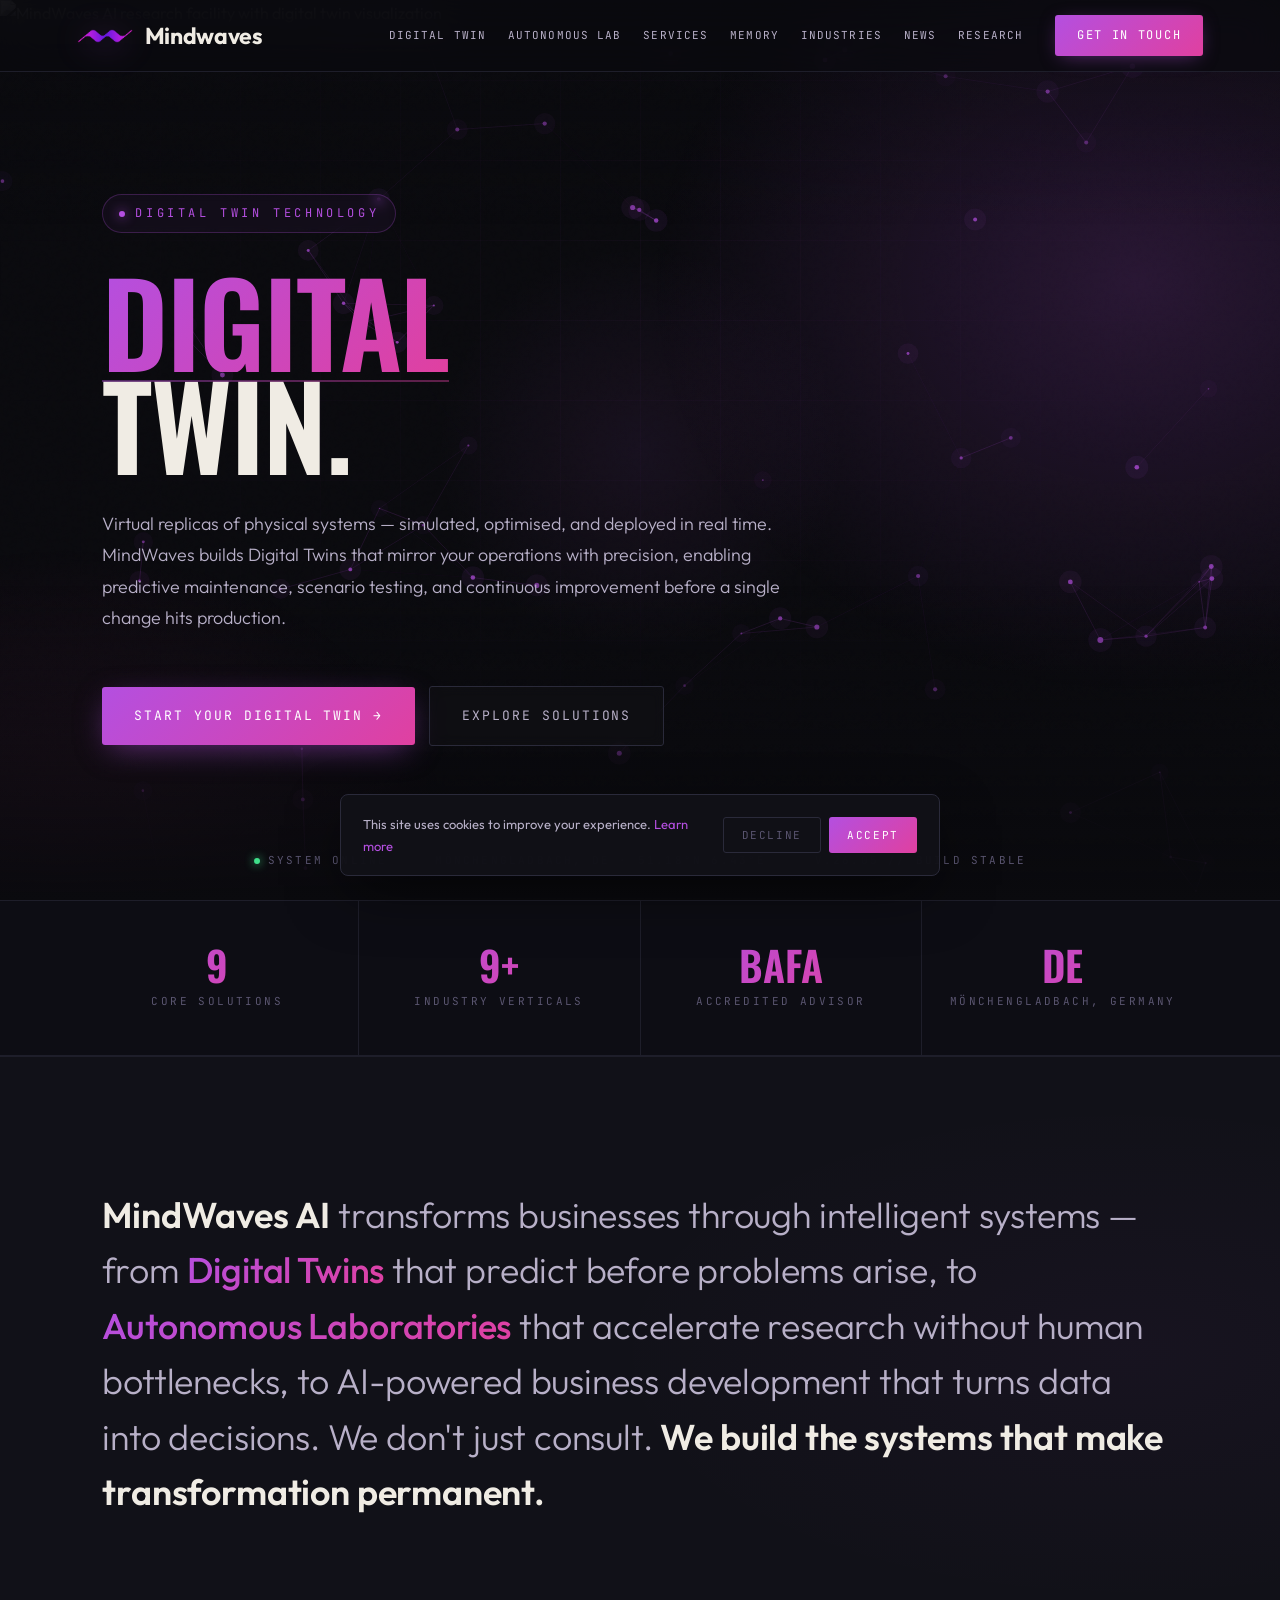
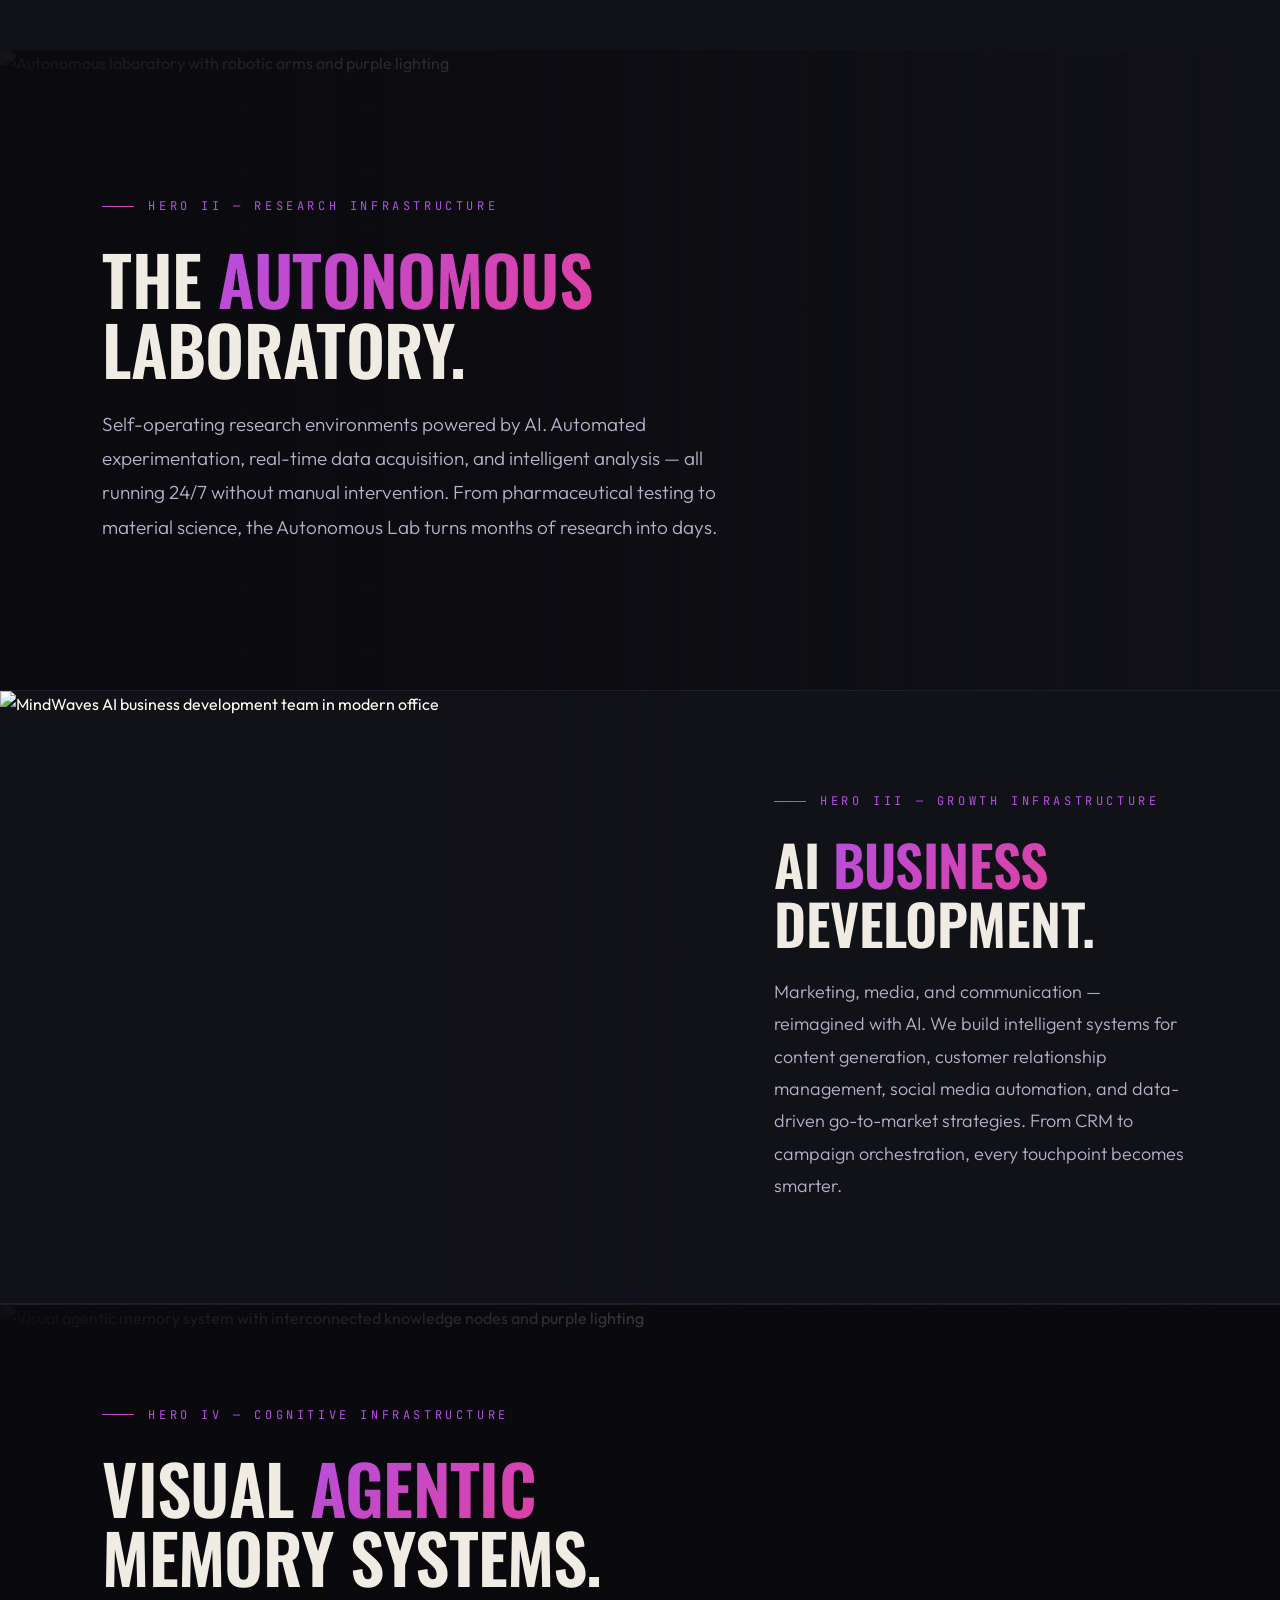
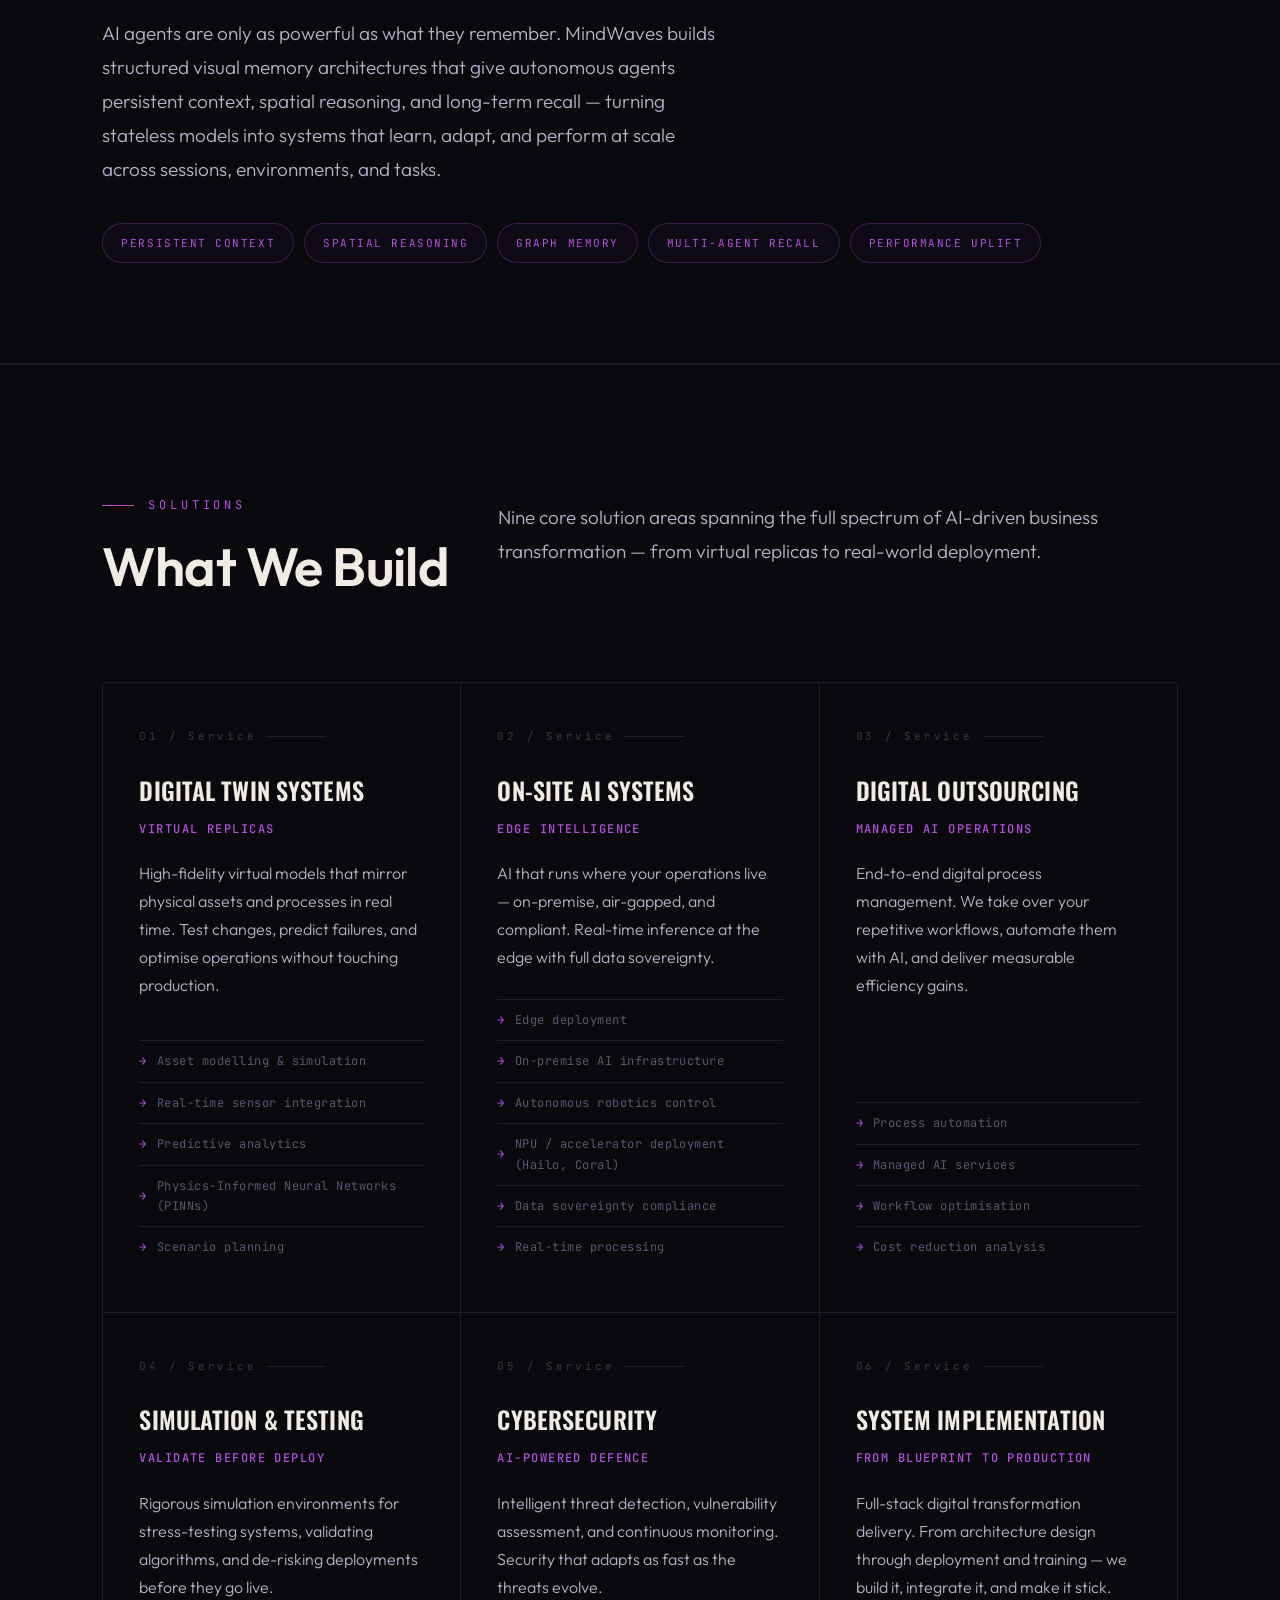
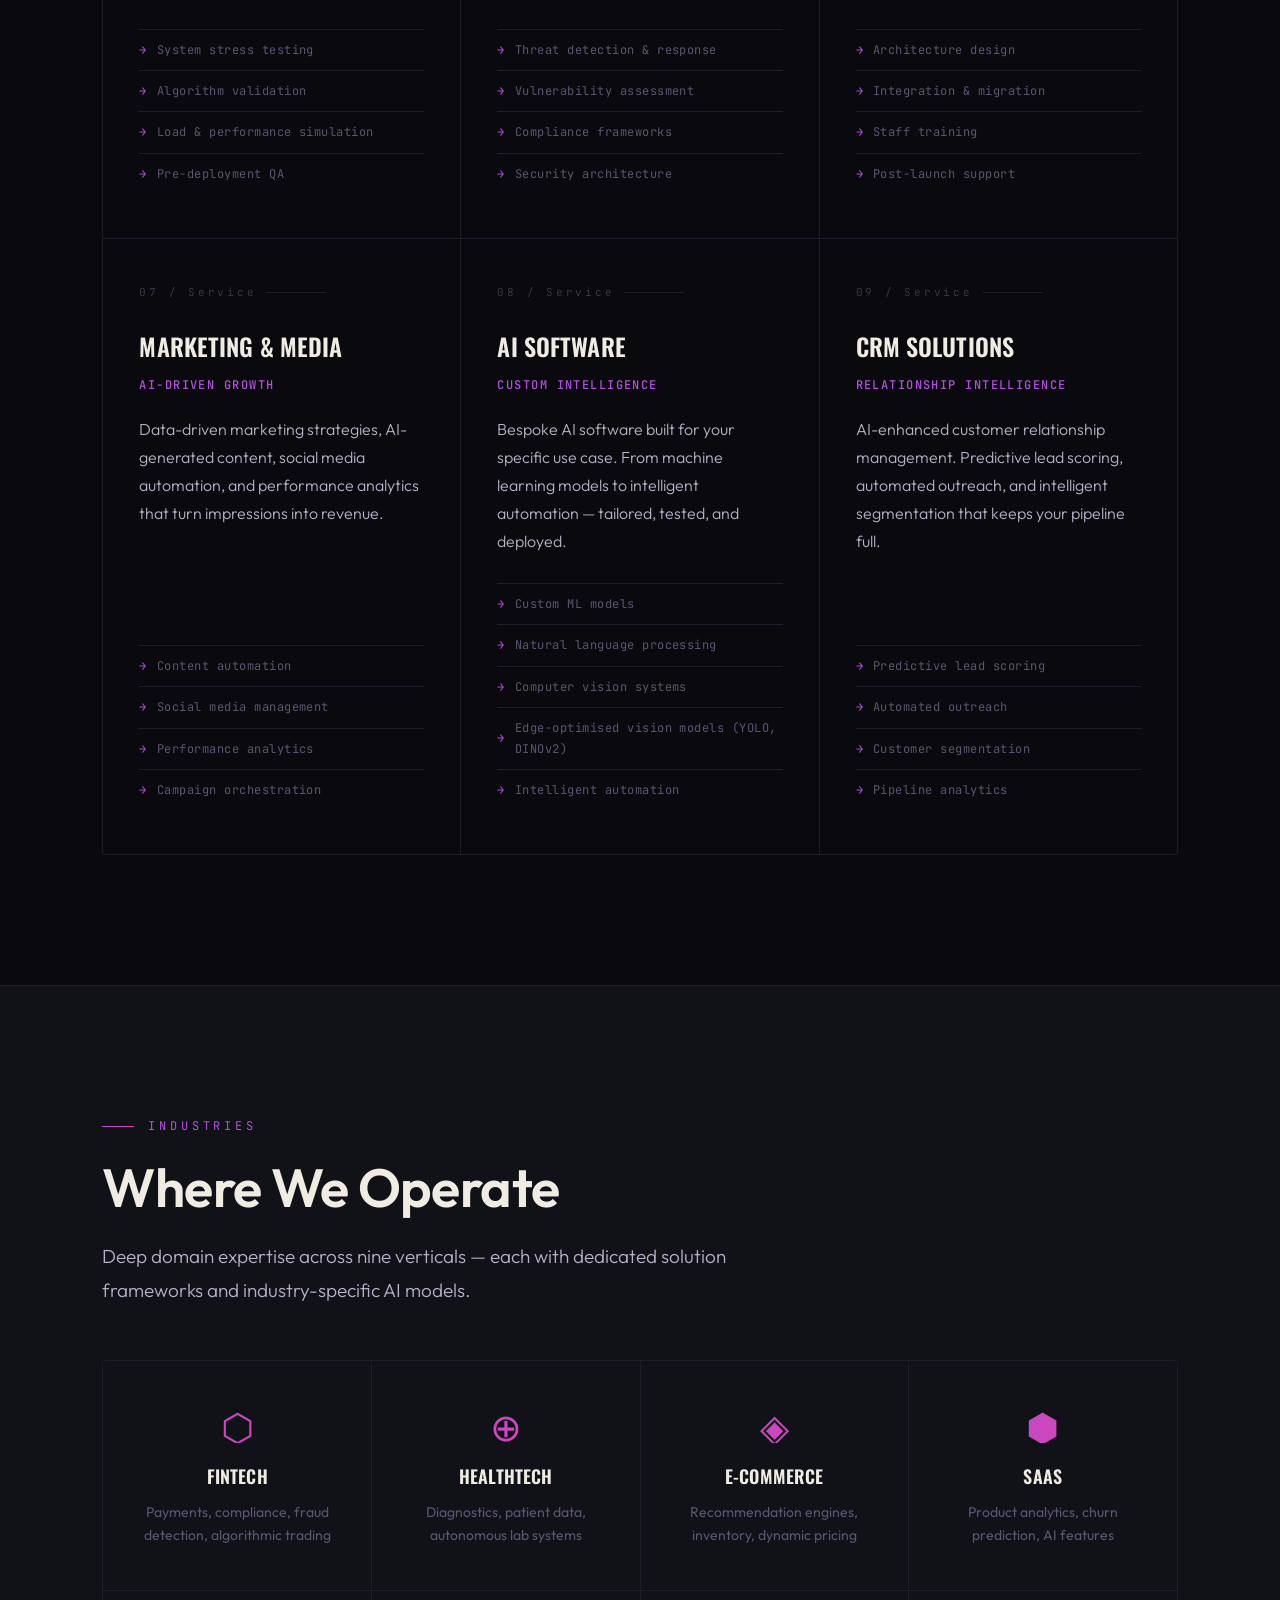
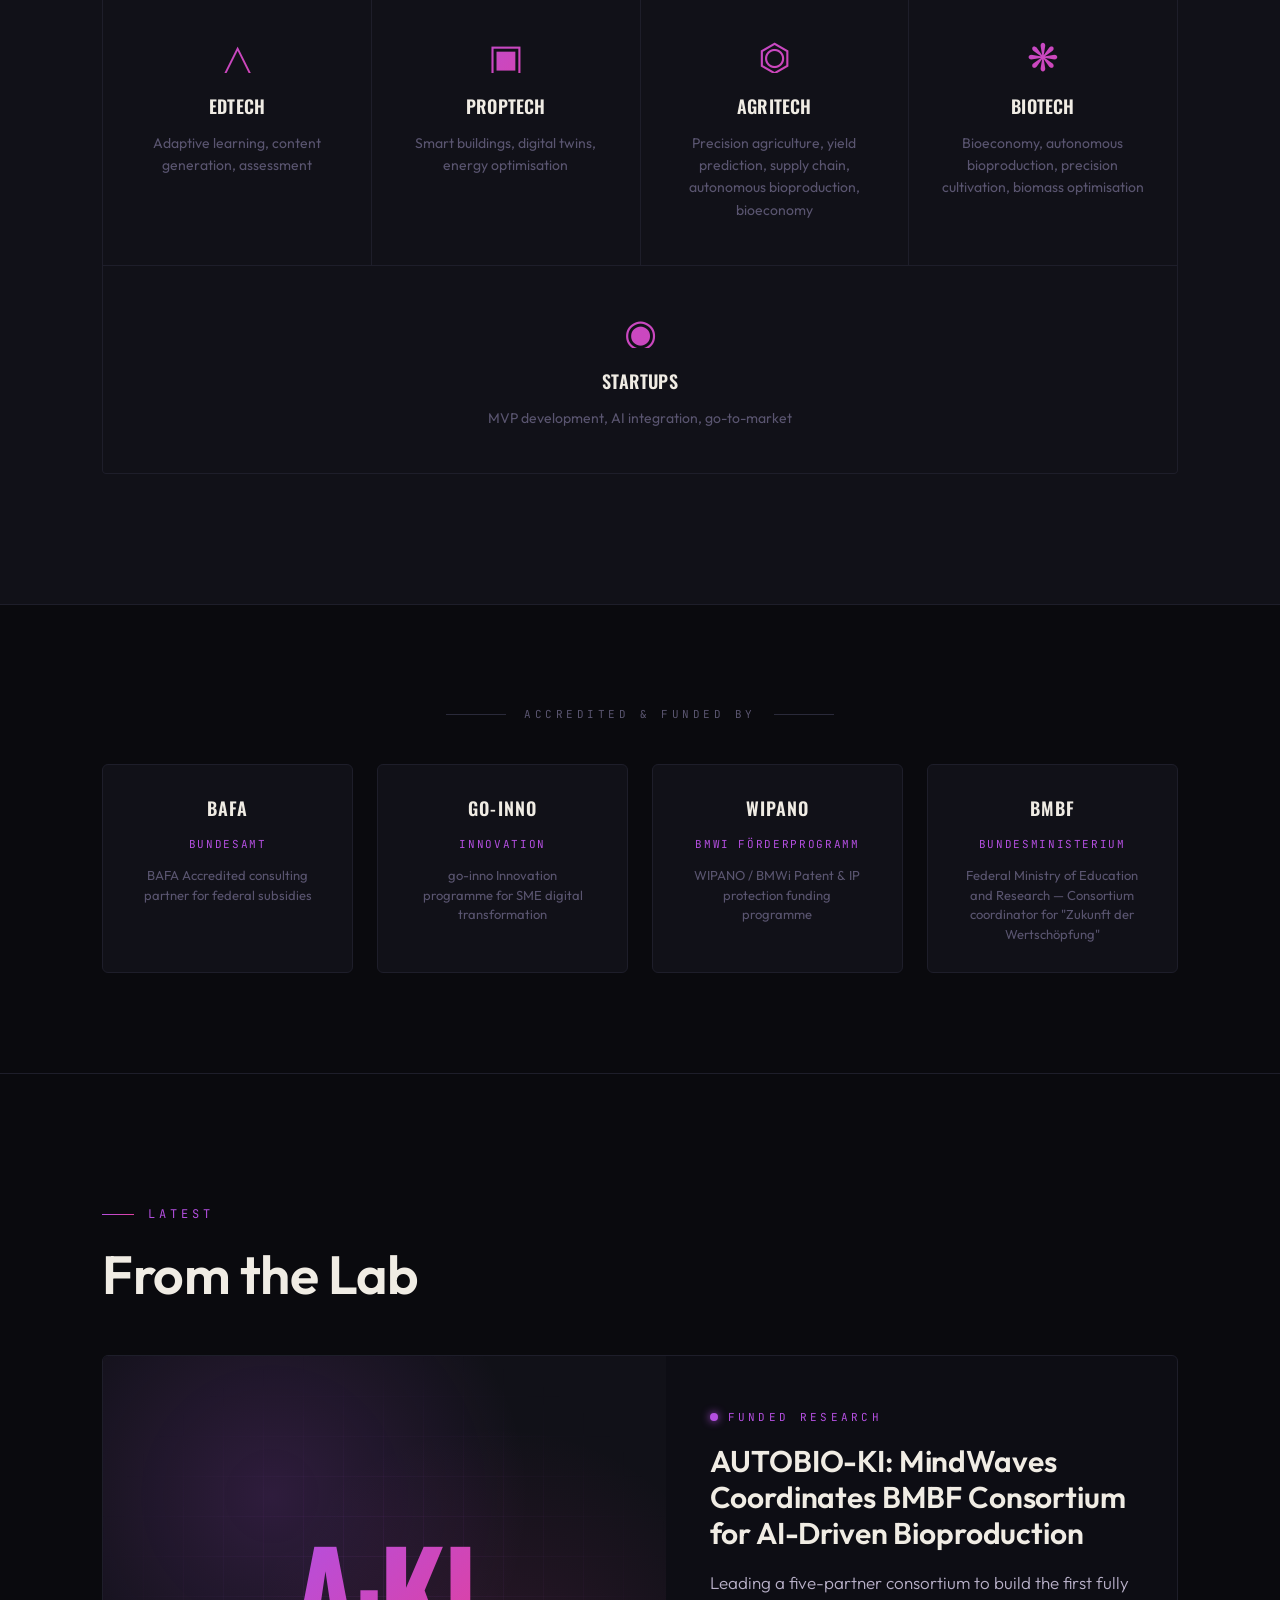
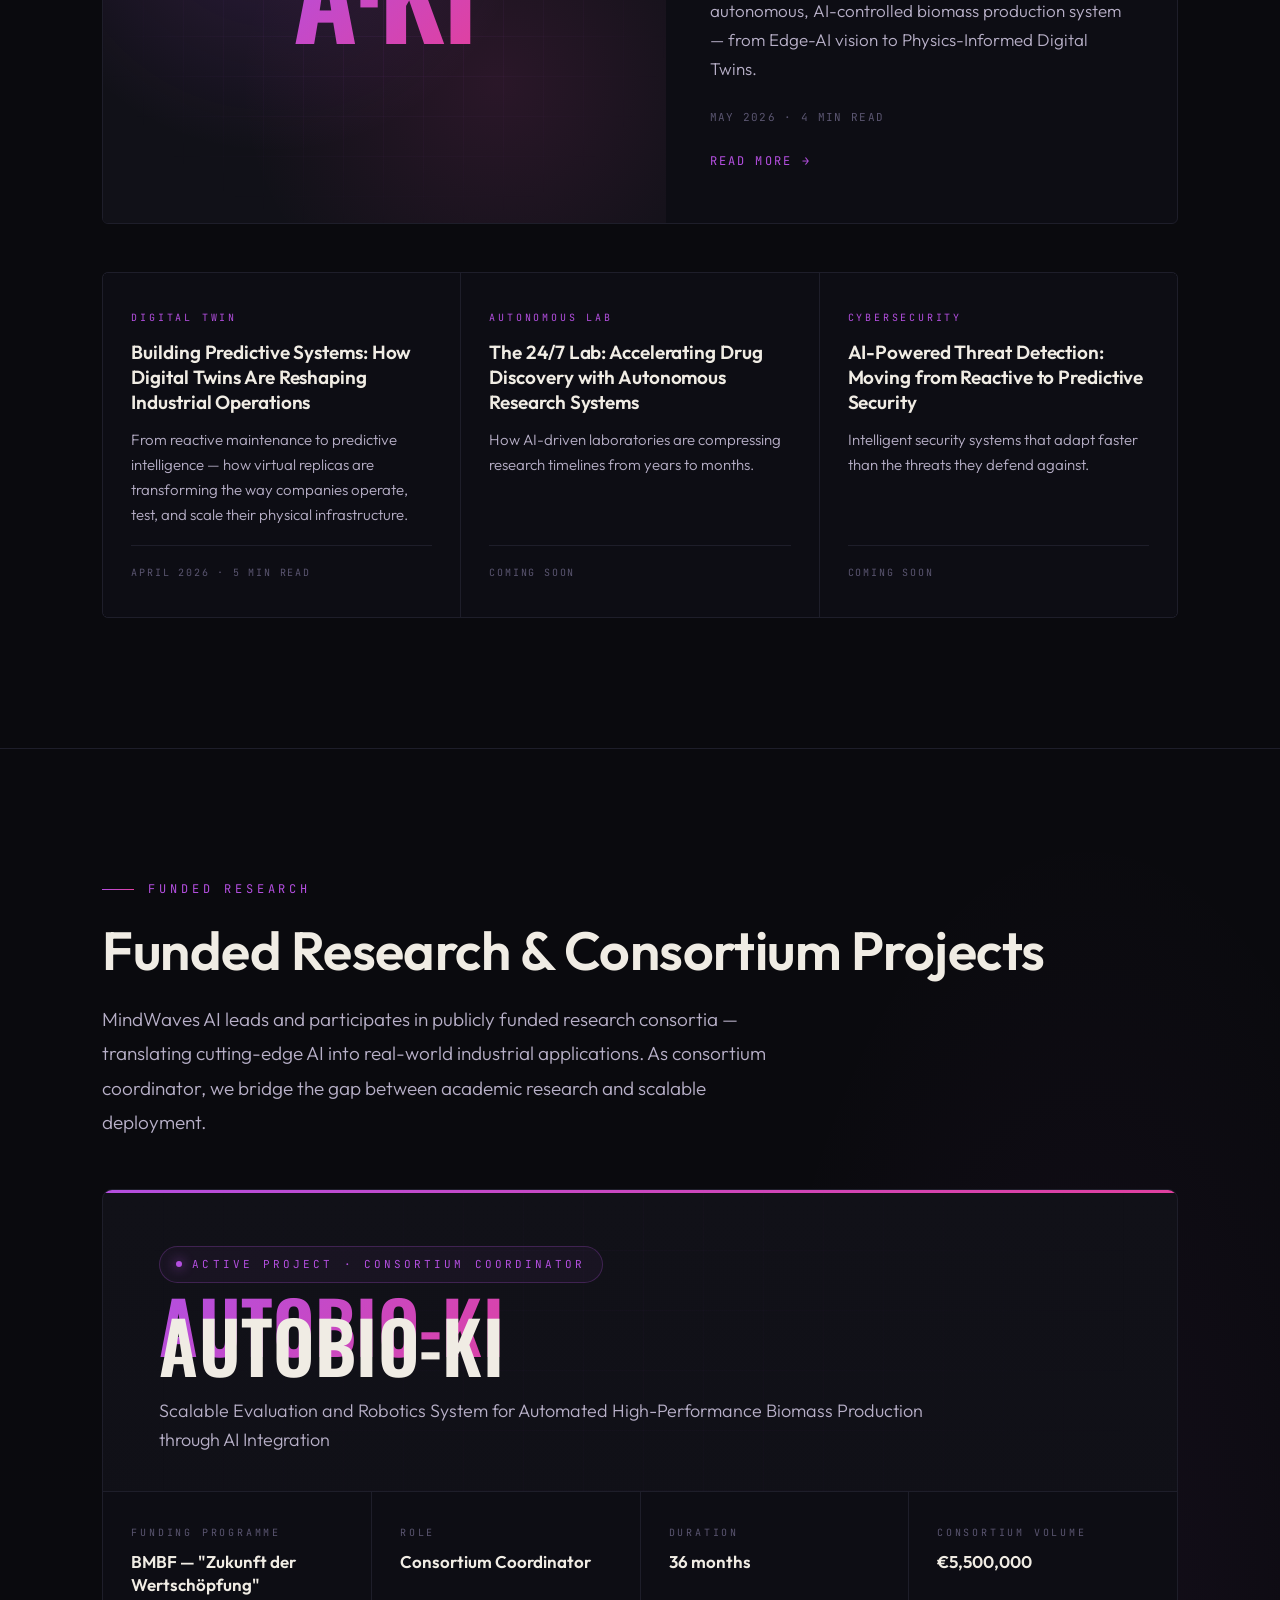
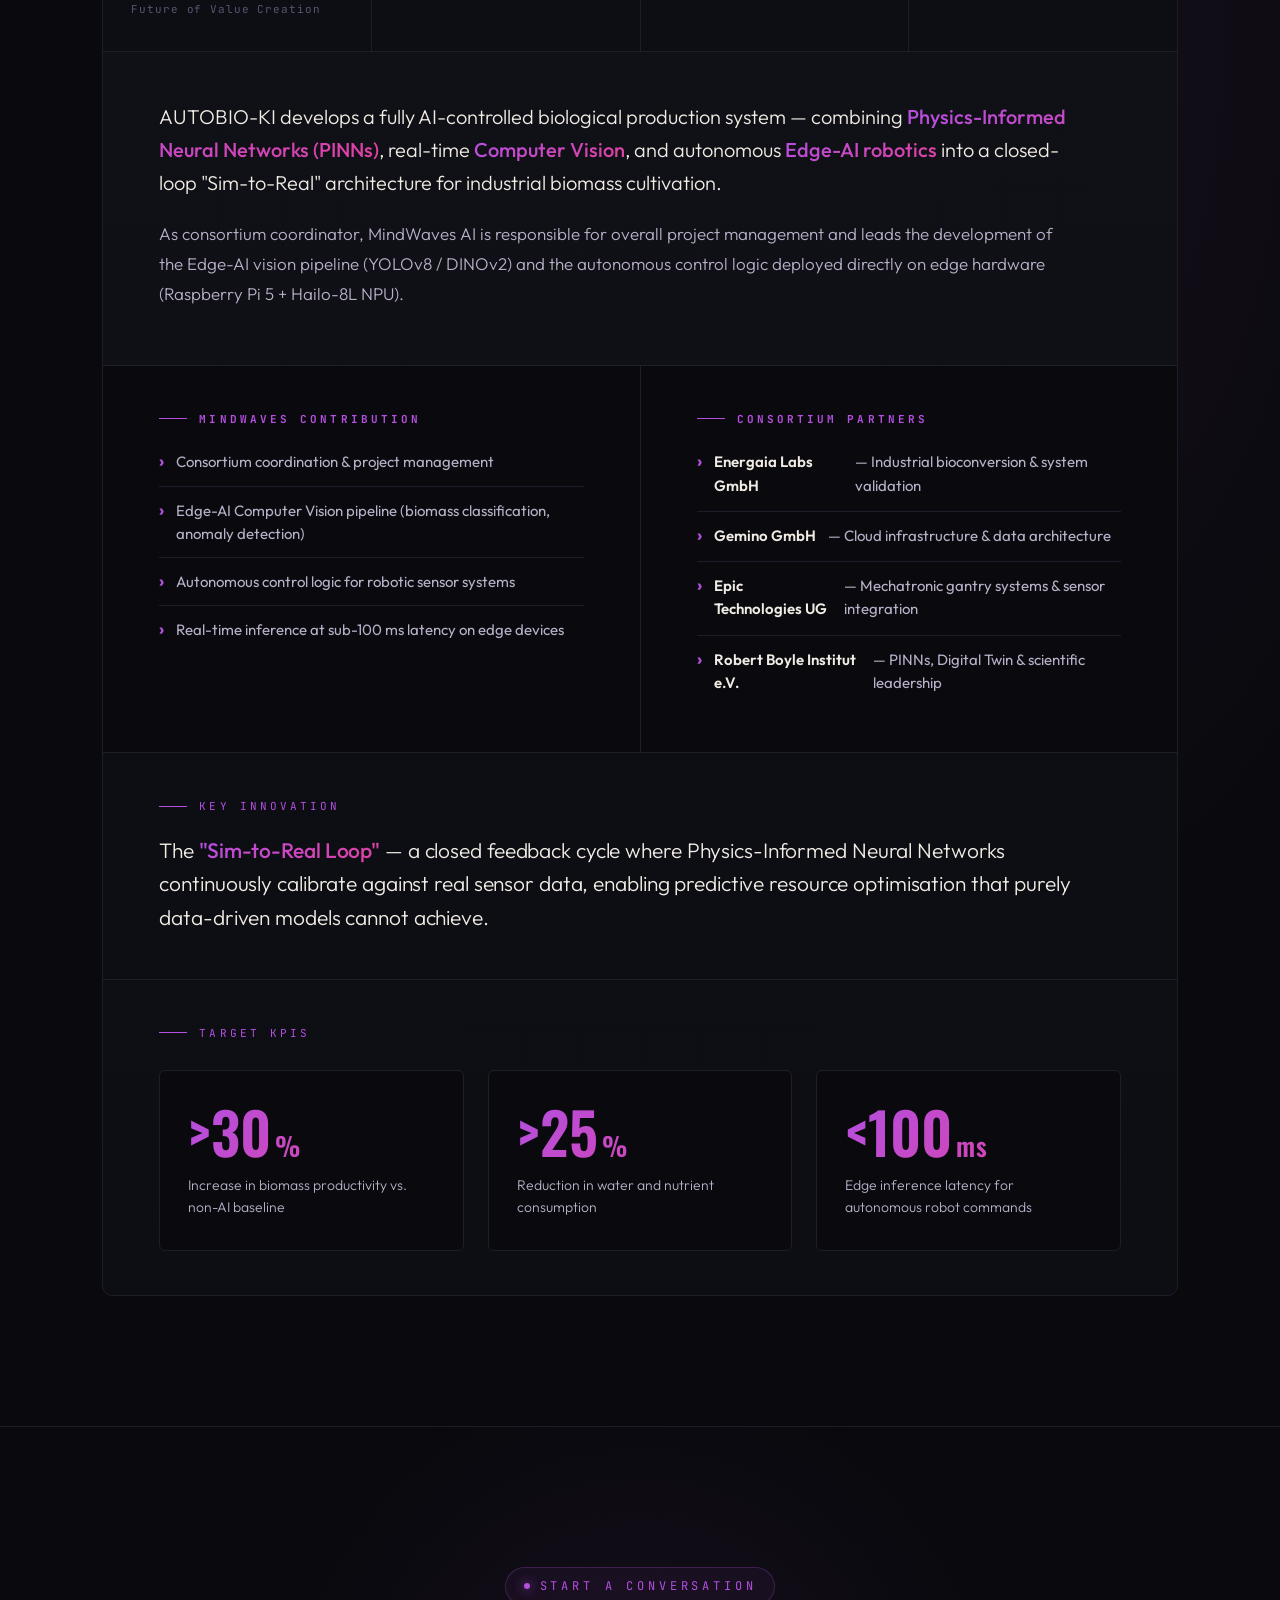
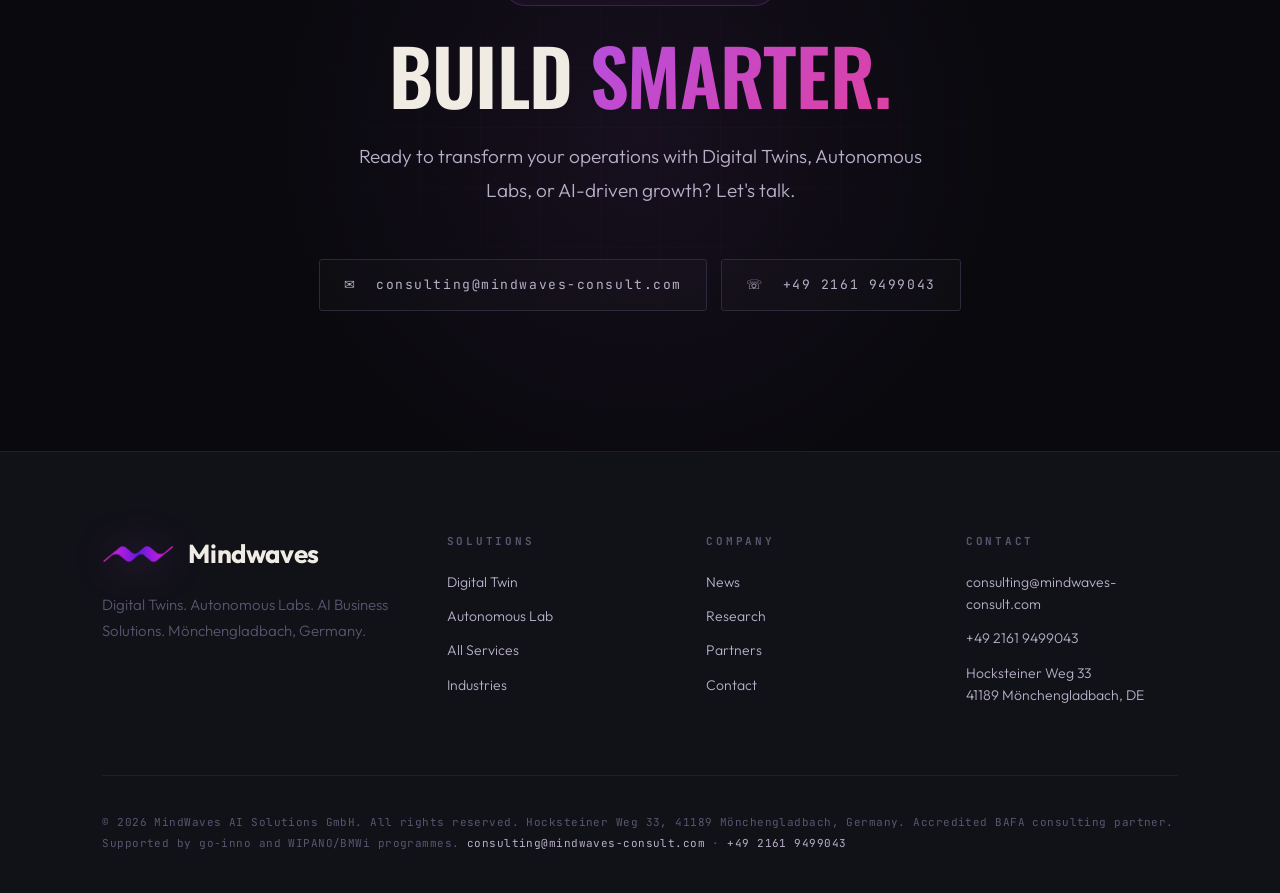
==== commit 618043f4: "Add files via upload" ====
--- a/index.html
+++ b/index.html
@@ -1095,7 +1095,7 @@
         </div>
         <div class="project-meta">
           <div class="meta-label">Consortium Volume</div>
-          <div class="meta-value">€2,500,000</div>
+          <div class="meta-value">€5,500,000</div>
         </div>
       </div>
 
@@ -1111,7 +1111,7 @@
             <li>Consortium coordination &amp; project management</li>
             <li>Edge-AI Computer Vision pipeline (biomass classification, anomaly detection)</li>
             <li>Autonomous control logic for robotic sensor systems</li>
-            <li>Real-time inference at sub-50&nbsp;ms latency on edge devices</li>
+            <li>Real-time inference at sub-100&nbsp;ms latency on edge devices</li>
           </ul>
         </div>
         <div class="project-col">
@@ -1138,11 +1138,11 @@
             <div class="kpi-desc">Increase in biomass productivity vs. non-AI baseline</div>
           </div>
           <div class="kpi">
-            <div class="kpi-value">&gt;40<span>%</span></div>
+            <div class="kpi-value">&gt;25<span>%</span></div>
             <div class="kpi-desc">Reduction in water and nutrient consumption</div>
           </div>
           <div class="kpi">
-            <div class="kpi-value">&lt;50<span>ms</span></div>
+            <div class="kpi-value">&lt;100<span>ms</span></div>
             <div class="kpi-desc">Edge inference latency for autonomous robot commands</div>
           </div>
         </div>
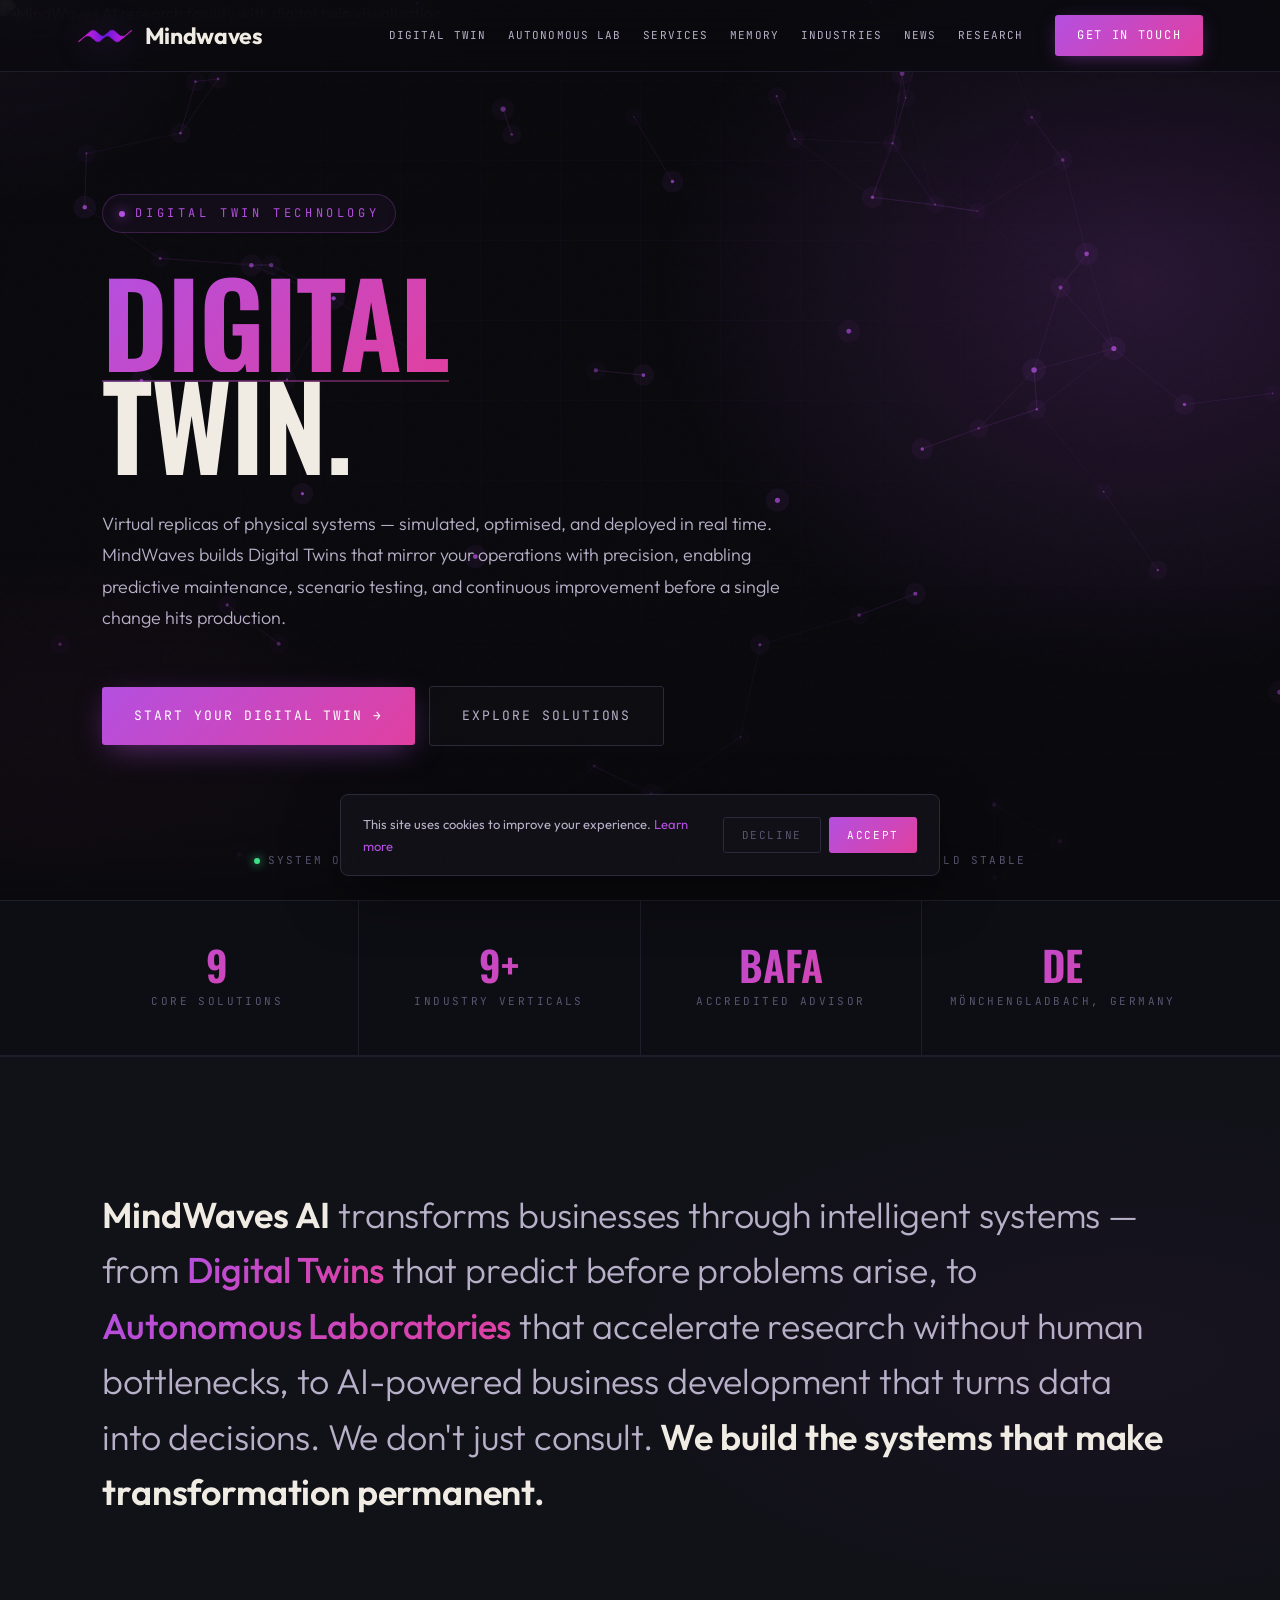
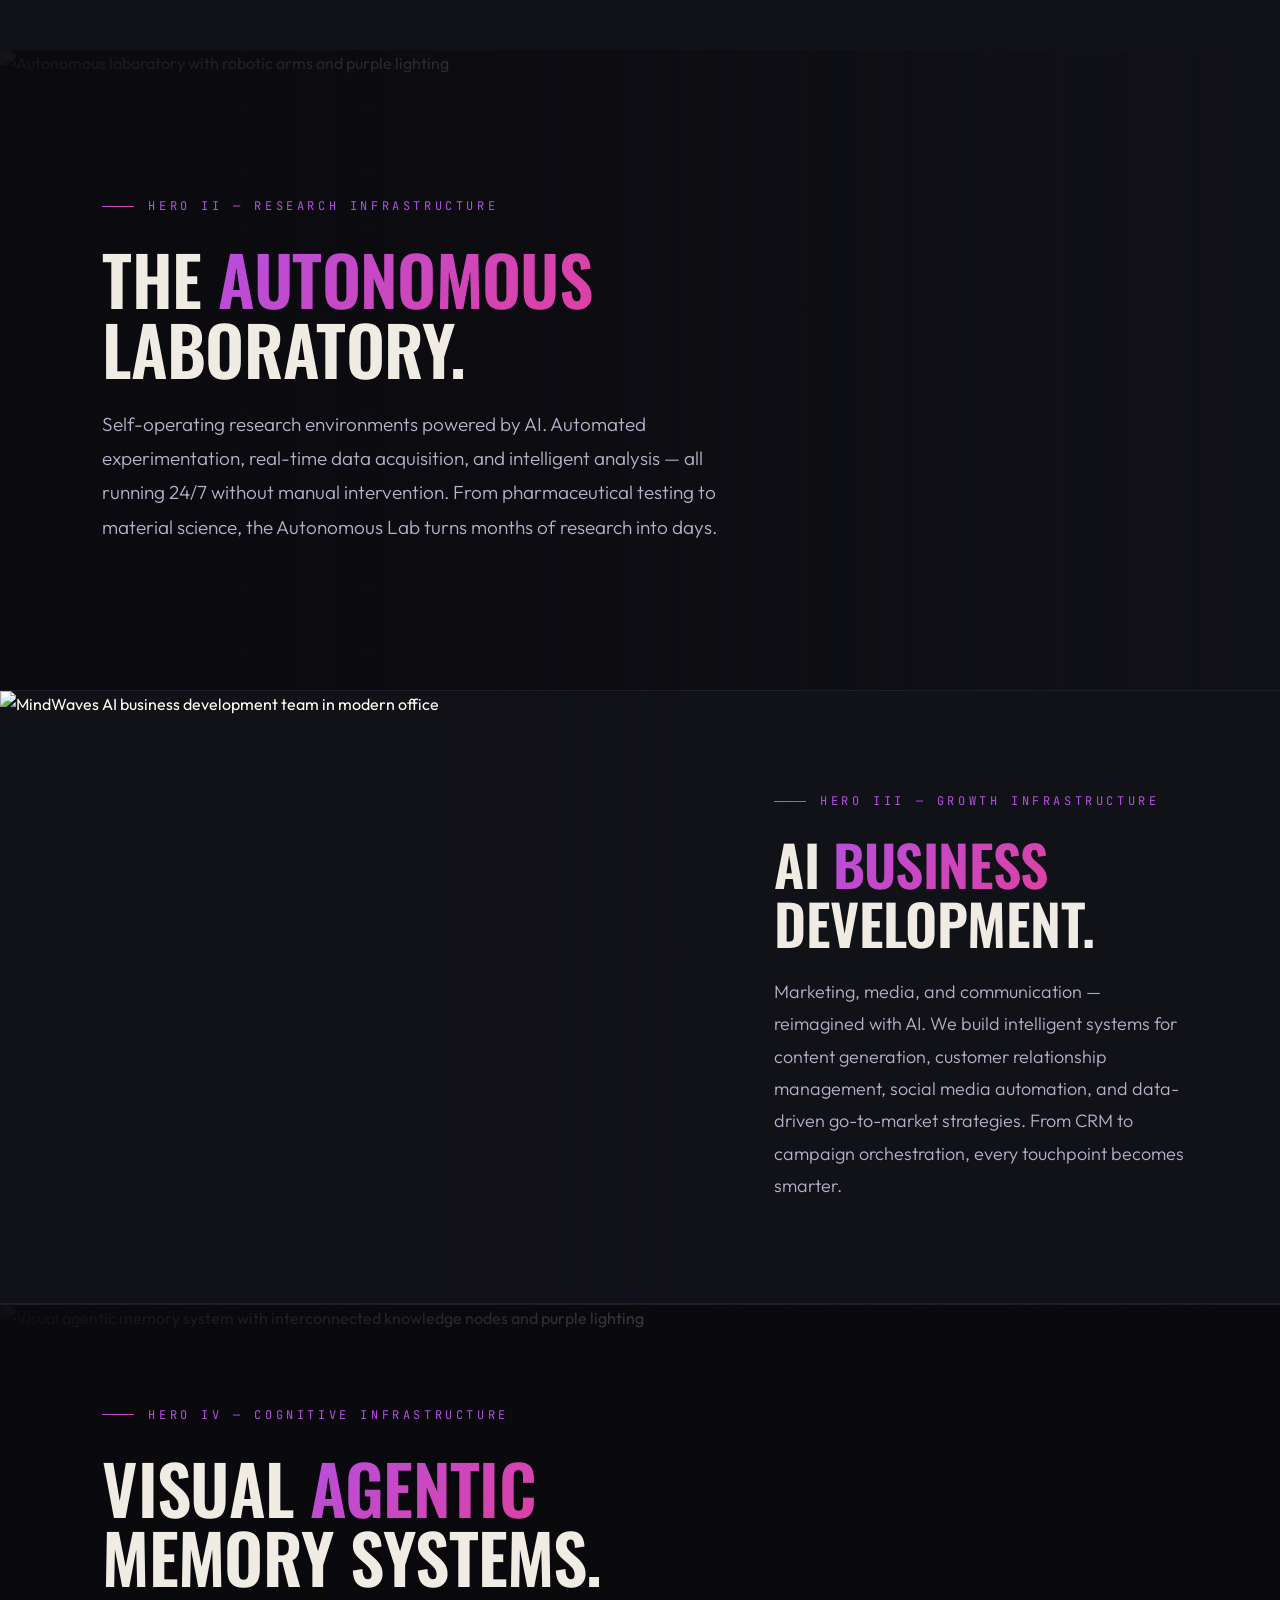
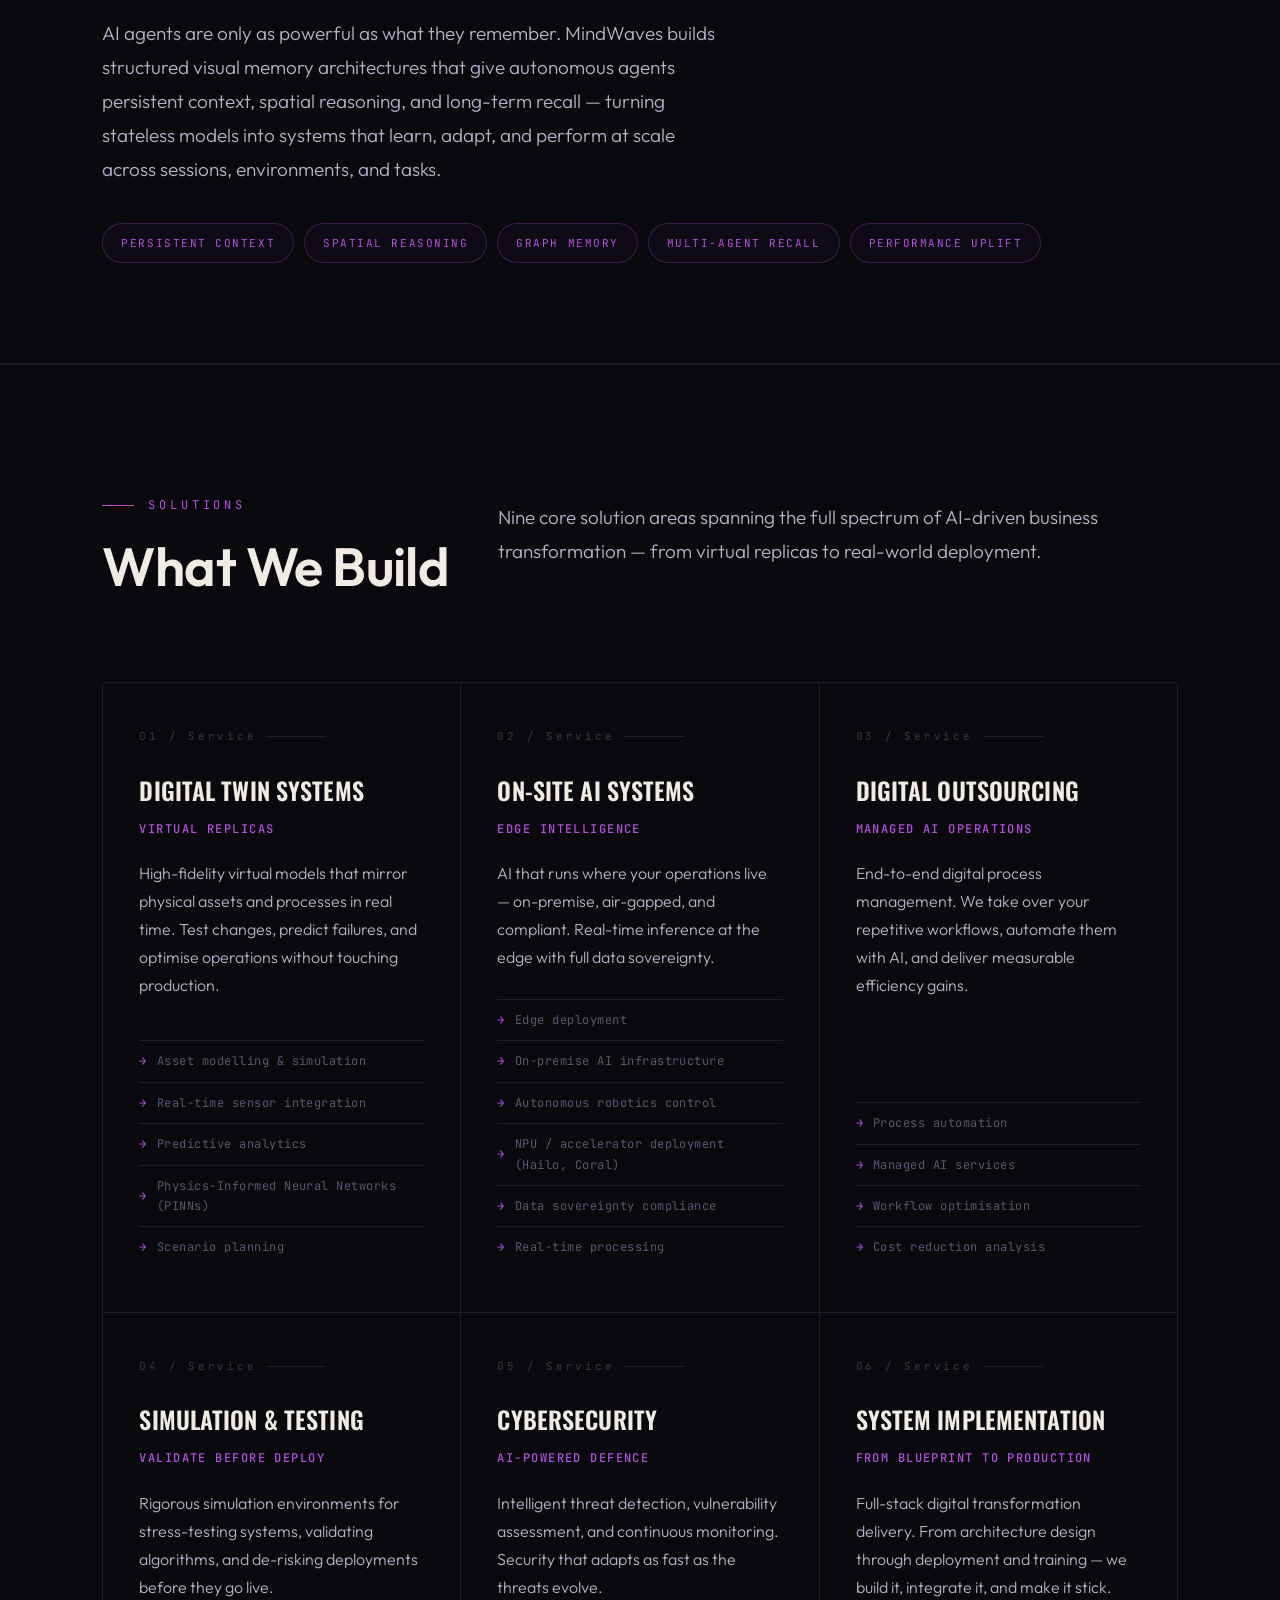
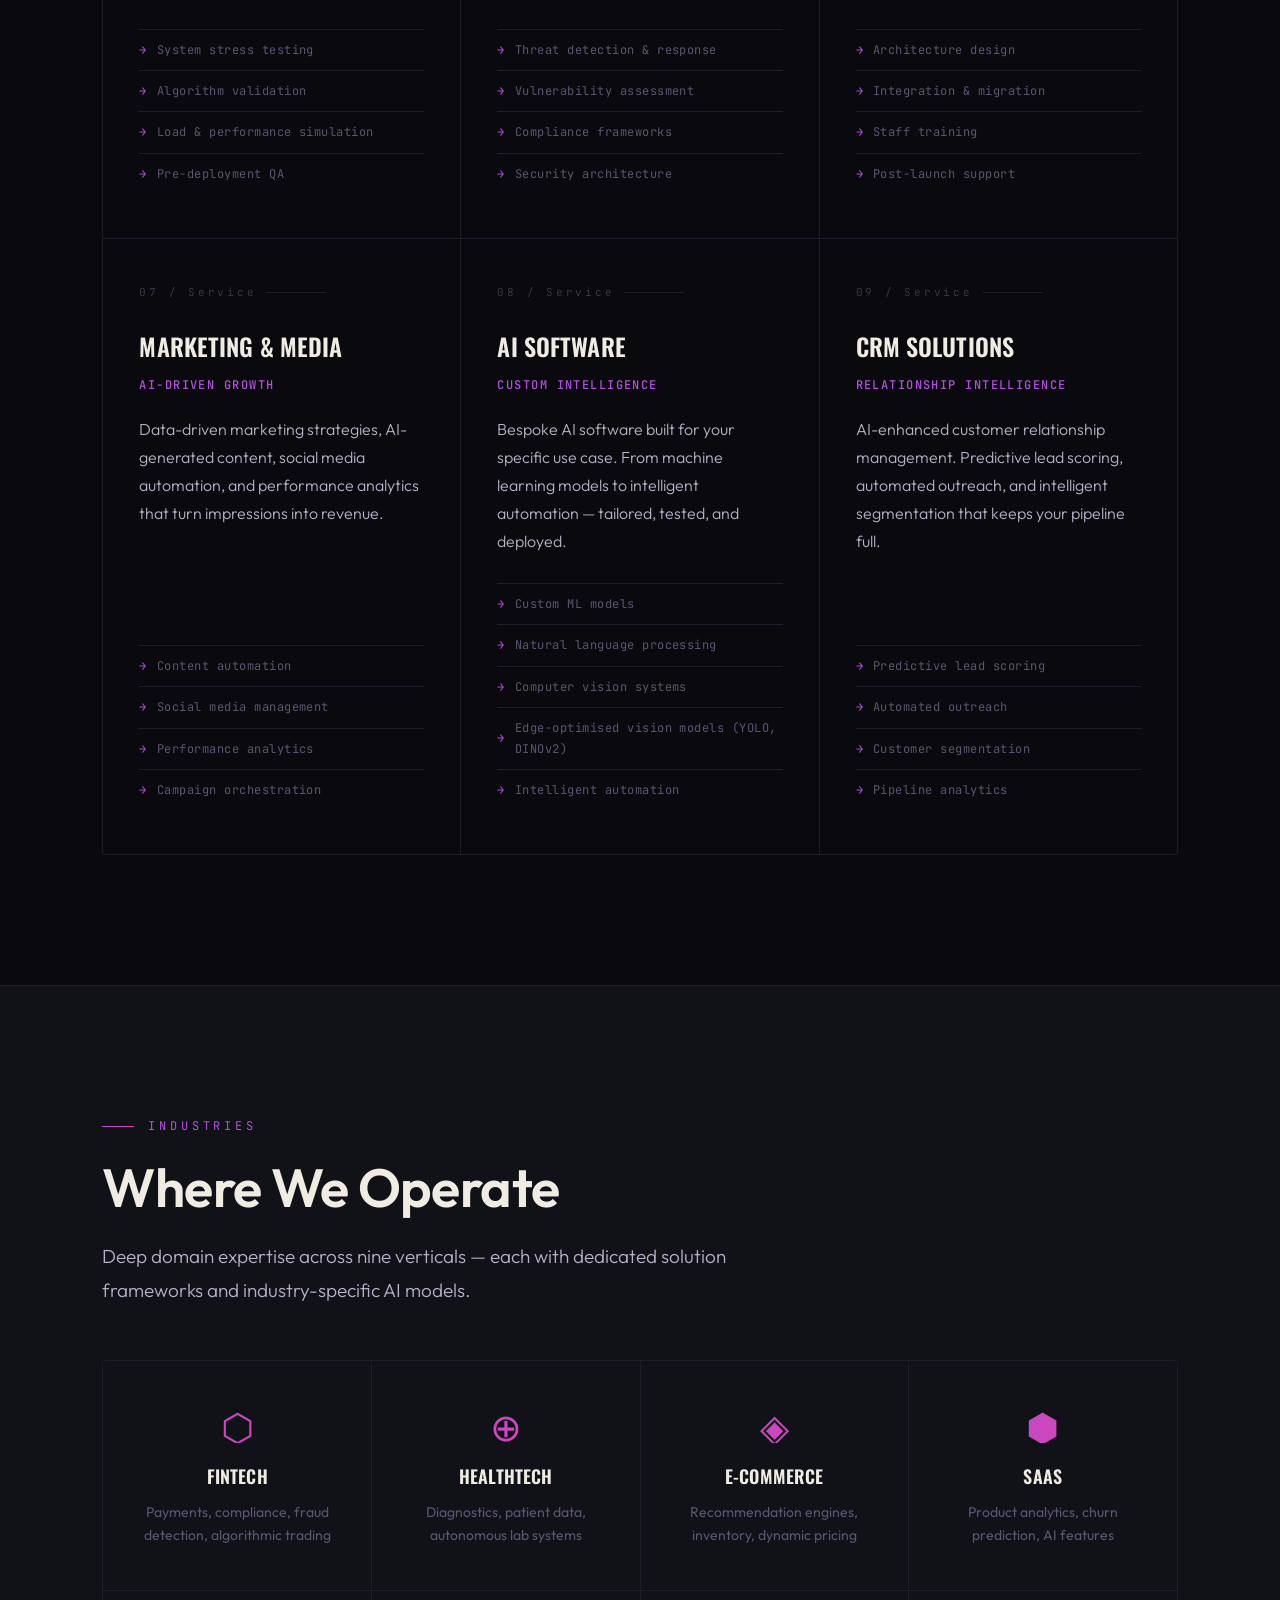
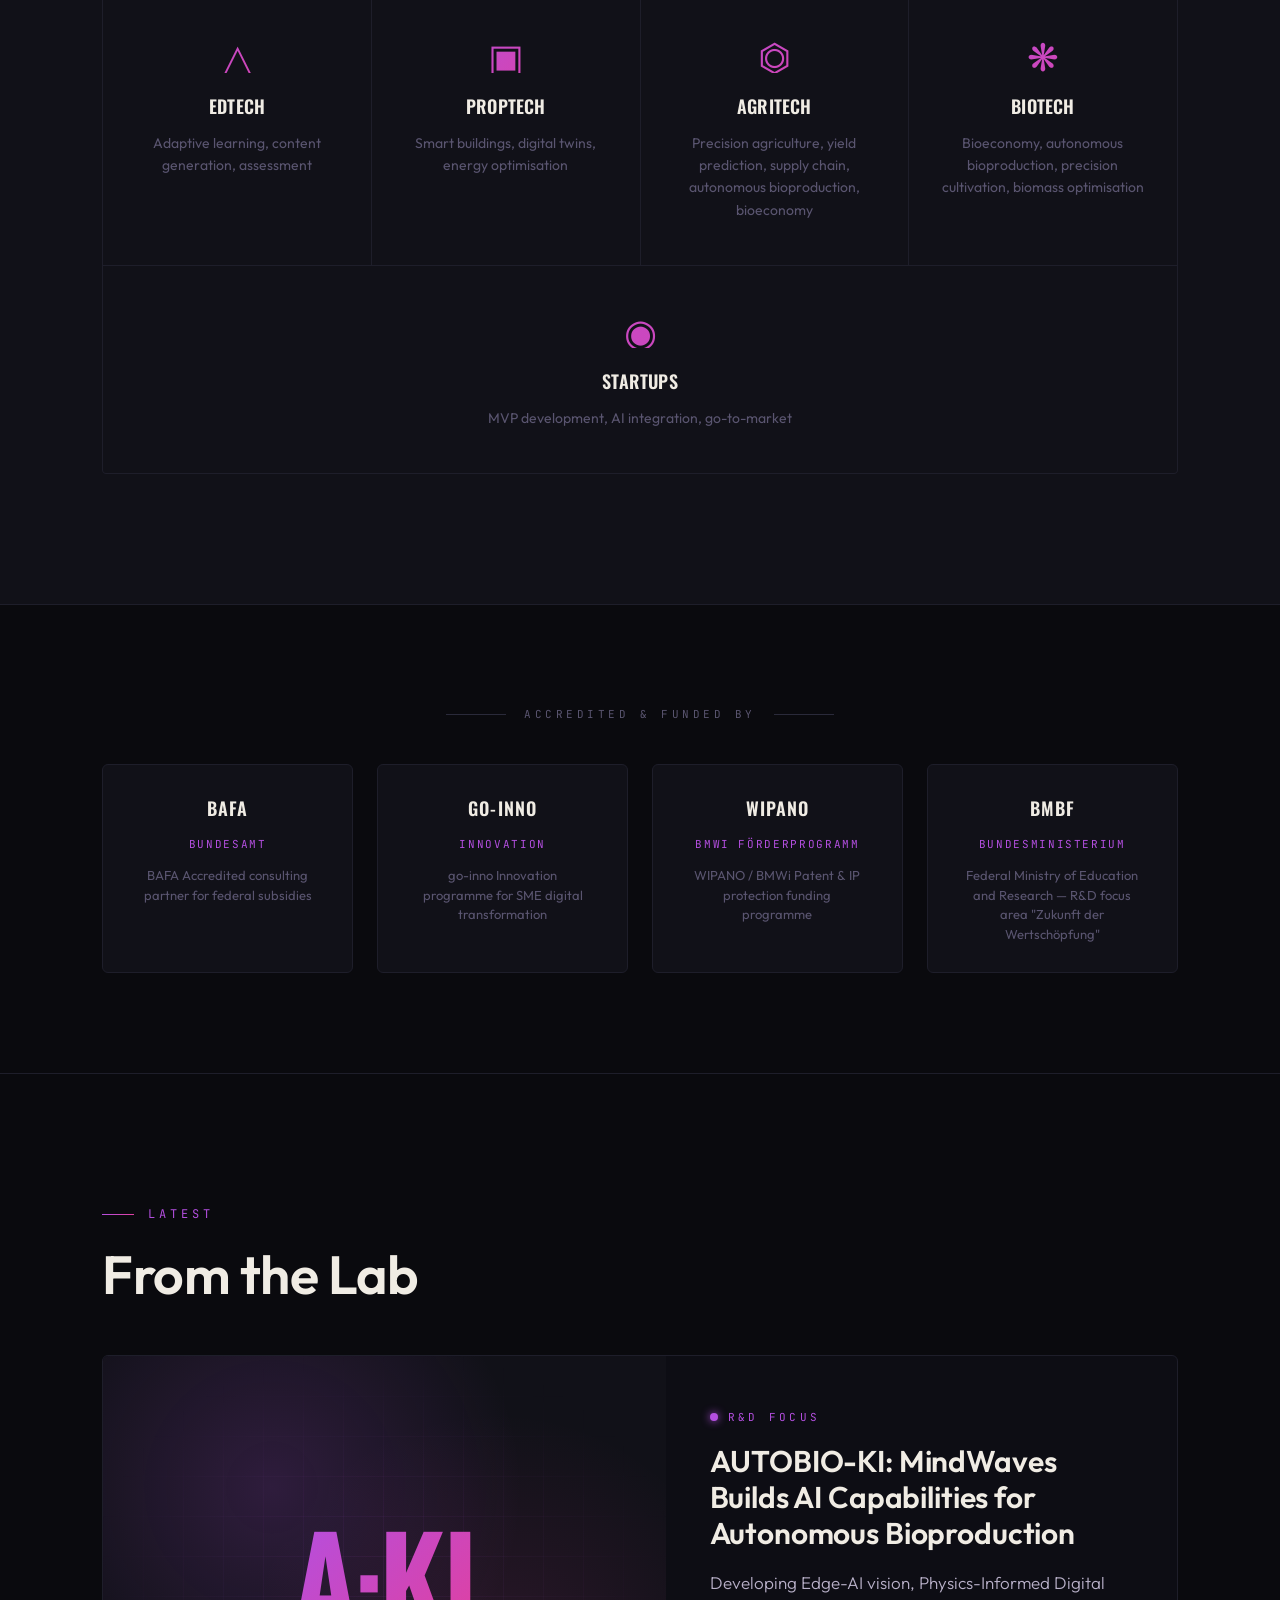
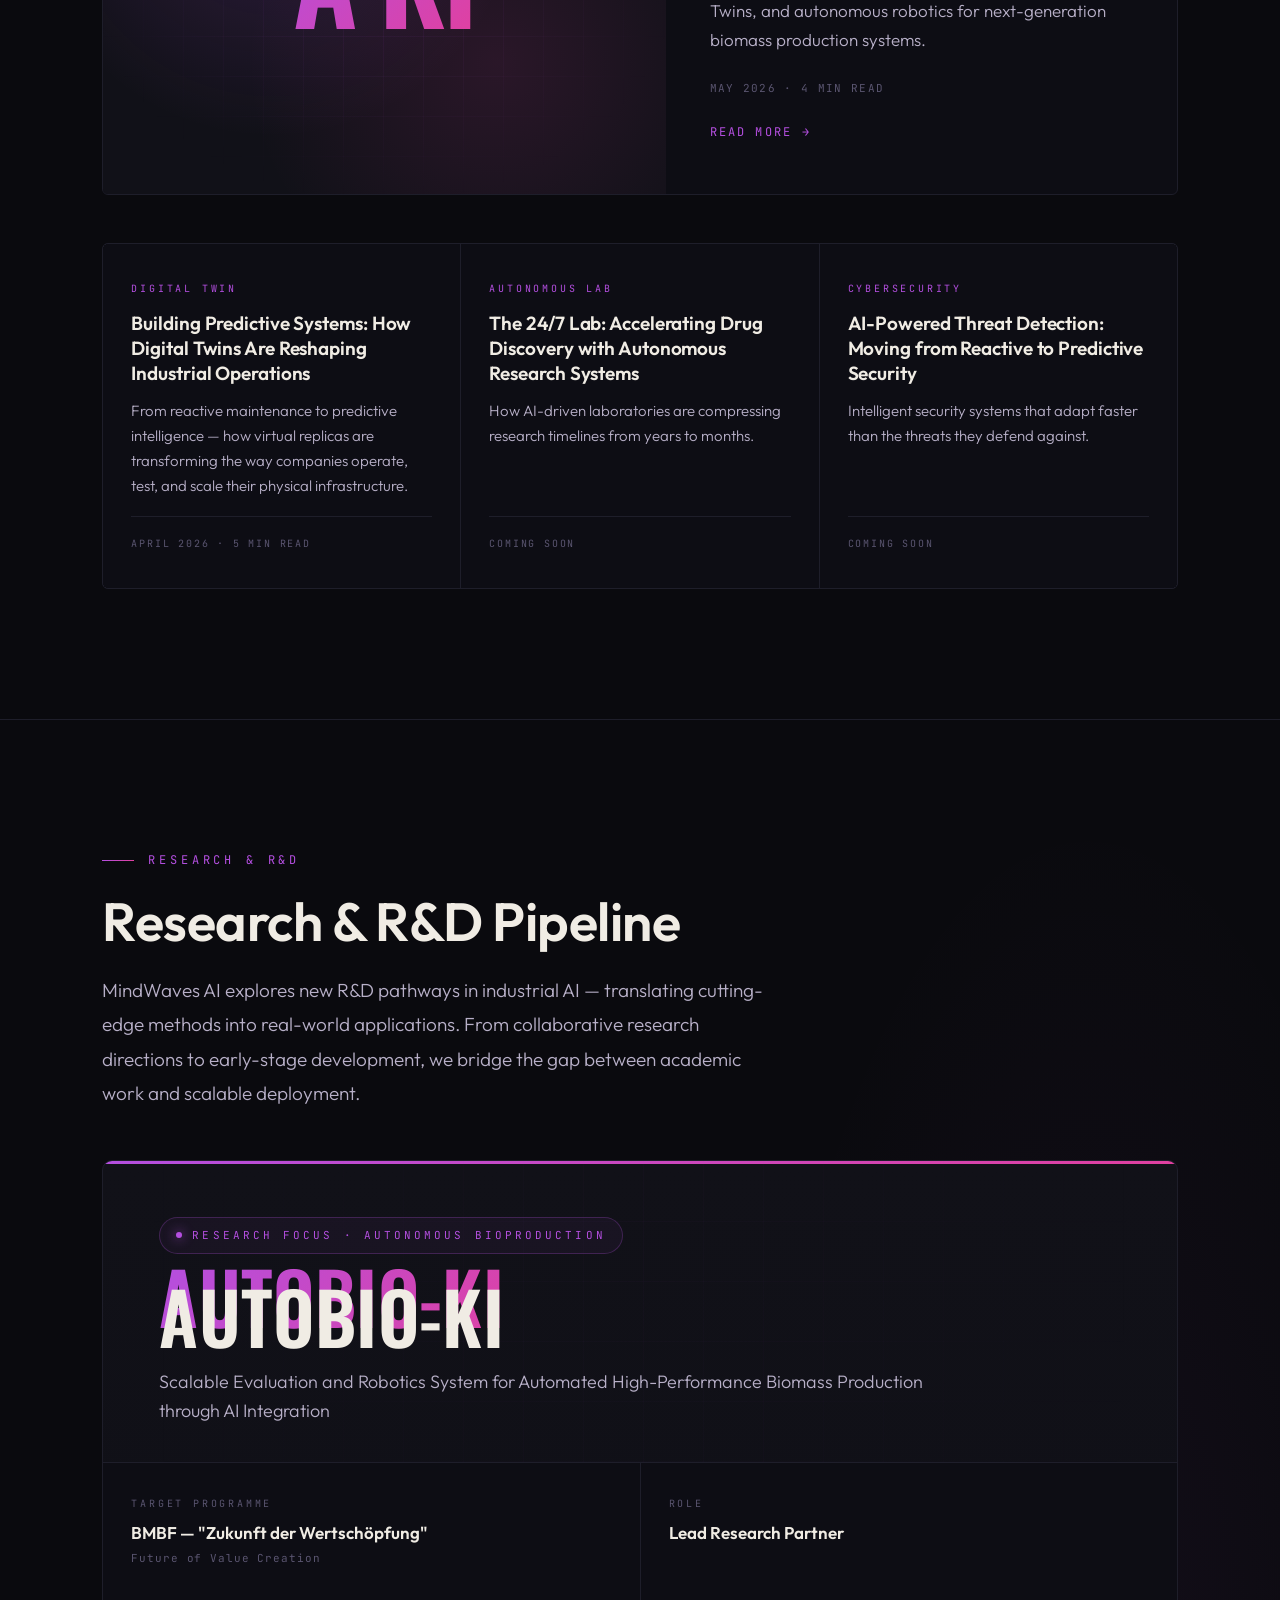
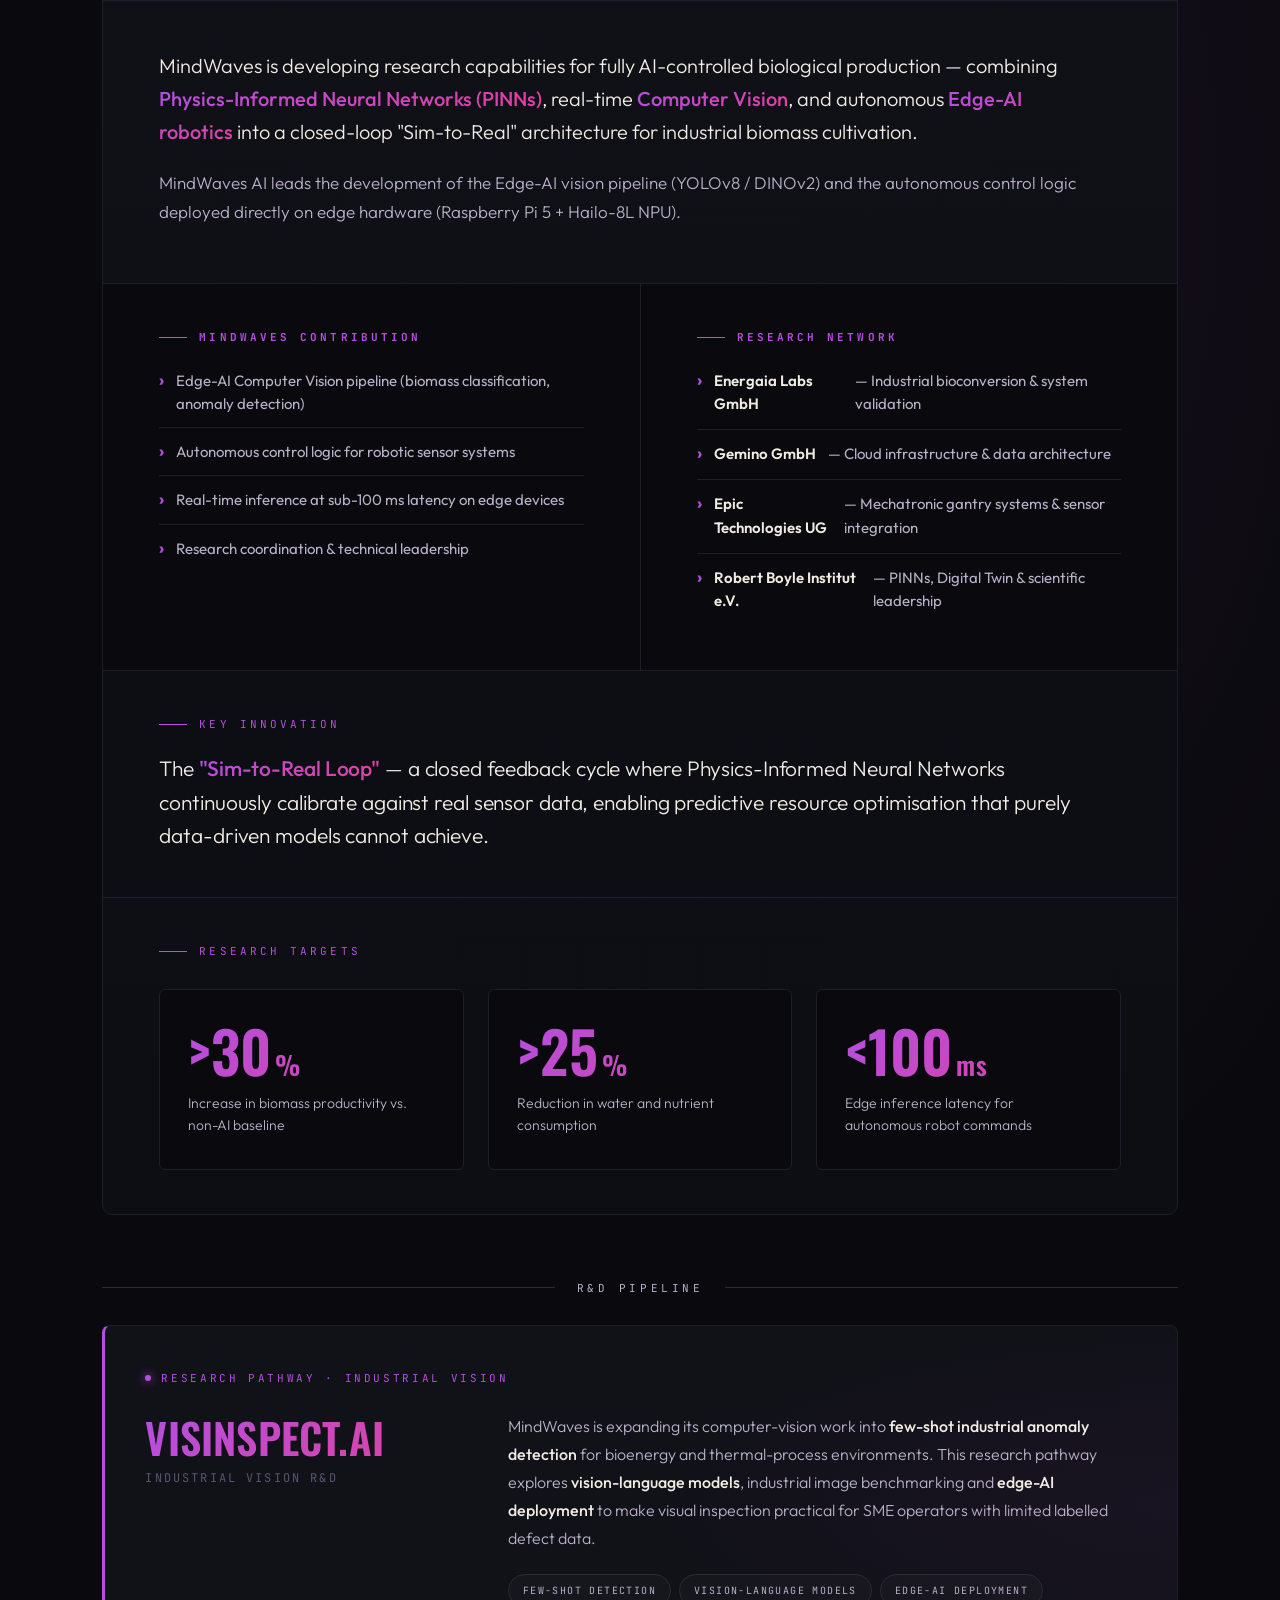
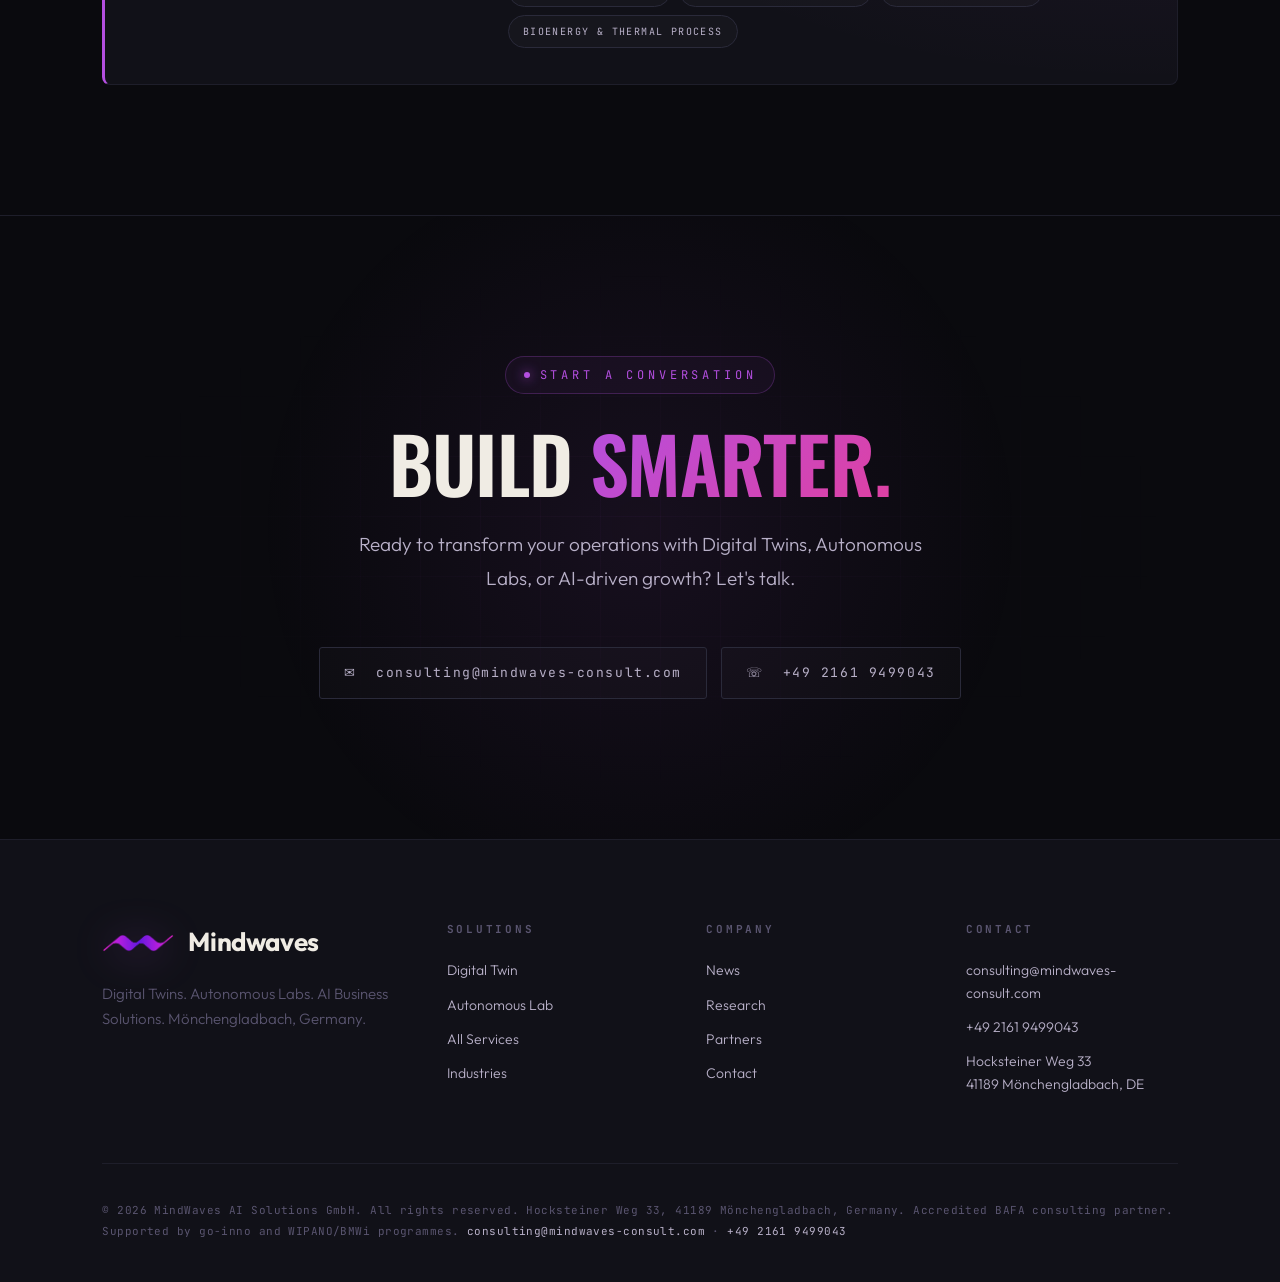
==== commit 0ff5676e: "Add files via upload" ====
--- a/index.html
+++ b/index.html
@@ -535,7 +535,7 @@
 /* ── HERO BACKGROUND IMAGE ── */
 .hero-bg-img{position:absolute;inset:0;width:100%;height:100%;object-fit:cover;opacity:.35;z-index:0;pointer-events:none;filter:brightness(1.1) contrast(1.05);mix-blend-mode:luminosity}
 
-/* ── RESEARCH / FUNDED RESEARCH ── */
+/* ── RESEARCH / R&D PIPELINE ── */
 #research{padding:130px 8vw;border-top:1px solid var(--border);background:var(--bg);position:relative;overflow:hidden}
 #research::before{
   content:"";position:absolute;top:0;right:-15%;width:60%;height:80%;pointer-events:none;
@@ -577,7 +577,7 @@
 .project-fulltitle{font-size:18px;color:var(--silver);line-height:1.6;max-width:780px;font-weight:300}
 
 .project-meta-grid{
-  display:grid;grid-template-columns:repeat(4,1fr);gap:1px;background:var(--border);
+  display:grid;grid-template-columns:repeat(2,1fr);gap:1px;background:var(--border);
   border-bottom:1px solid var(--border);position:relative;z-index:1;
 }
 .project-meta{padding:32px 28px;background:var(--bg-2);transition:background .3s}
@@ -644,6 +644,58 @@
   .project-body,.project-col,.project-innovation,.project-kpis{padding:32px}
   .project-cols{grid-template-columns:1fr}
   .kpi-grid{grid-template-columns:1fr}
+}
+
+/* ── R&D PIPELINE SUB-CARD ── */
+.pipeline-divider{
+  margin:64px 0 28px;display:flex;align-items:center;gap:18px;
+  font-family:var(--mono);font-size:11px;letter-spacing:.32em;text-transform:uppercase;color:var(--stone);
+}
+.pipeline-divider::before,.pipeline-divider::after{content:"";flex:1;height:1px;background:var(--border-bright)}
+.pipeline-divider span{padding:0 4px;color:var(--silver)}
+
+.pipeline-card{
+  background:var(--surface);
+  border:1px solid var(--border);border-left:3px solid var(--accent);
+  border-radius:8px;padding:36px 40px;
+  position:relative;overflow:hidden;
+  transition:border-color .3s,background .3s;
+}
+.pipeline-card:hover{background:var(--surface-2);border-color:var(--border-bright);border-left-color:var(--accent2)}
+.pipeline-card::after{
+  content:"";position:absolute;top:0;right:0;width:50%;height:100%;pointer-events:none;
+  background:radial-gradient(ellipse at right center,var(--accent-glow) 0%,transparent 70%);
+  opacity:.6;
+}
+.pipeline-tag{
+  display:inline-flex;align-items:center;gap:10px;
+  font-family:var(--mono);font-size:11px;letter-spacing:.24em;text-transform:uppercase;color:var(--accent);
+  margin-bottom:24px;position:relative;z-index:1;
+}
+.pipeline-tag::before{content:"";width:6px;height:6px;border-radius:50%;background:var(--accent);box-shadow:0 0 10px var(--accent)}
+.pipeline-grid{display:grid;grid-template-columns:1fr 2fr;gap:48px;position:relative;z-index:1;align-items:start}
+.pipeline-head{padding-top:4px}
+.pipeline-name{
+  font-family:var(--display);font-weight:600;
+  font-size:clamp(30px,3.4vw,42px);line-height:1;color:var(--warm);
+  text-transform:uppercase;letter-spacing:.005em;margin-bottom:10px;
+  background:var(--gradient);-webkit-background-clip:text;-webkit-text-fill-color:transparent;background-clip:text;
+}
+.pipeline-subtitle{font-family:var(--mono);font-size:12px;letter-spacing:.18em;text-transform:uppercase;color:var(--stone)}
+.pipeline-text{font-size:16px;line-height:1.75;color:var(--silver);margin-bottom:22px;font-weight:300;max-width:680px}
+.pipeline-text em{color:var(--warm);font-style:normal;font-weight:500}
+.pipeline-tags{display:flex;flex-wrap:wrap;gap:8px}
+.pipeline-pill{
+  font-family:var(--mono);font-size:10px;letter-spacing:.14em;text-transform:uppercase;color:var(--silver);
+  border:1px solid var(--border-bright);padding:7px 14px;border-radius:100px;background:rgba(255,255,255,.02);
+  transition:border-color .2s,color .2s,background .2s;
+}
+.pipeline-pill:hover{border-color:var(--accent-dim);color:var(--accent);background:var(--accent-glow)}
+
+@media(max-width:900px){
+  .pipeline-card{padding:28px 24px}
+  .pipeline-grid{grid-template-columns:1fr;gap:20px}
+  .pipeline-divider{margin:48px 0 24px}
 }
 
 /* ── REVEAL ANIMATIONS ── */
@@ -1019,7 +1071,7 @@
     <div class="partner-badge">
       <div class="partner-badge-name">BMBF</div>
       <div class="partner-badge-sub">Bundesministerium</div>
-      <div class="partner-badge-desc">Federal Ministry of Education and Research — Consortium coordinator for "Zukunft der Wertschöpfung"</div>
+      <div class="partner-badge-desc">Federal Ministry of Education and Research — R&amp;D focus area "Zukunft der Wertschöpfung"</div>
     </div>
   </div>
 </section>
@@ -1035,9 +1087,9 @@
       <div class="news-hero-glyph">A·KI</div>
     </div>
     <div class="news-hero-body">
-      <div class="news-hero-tag">Funded Research</div>
-      <h3 class="news-hero-title">AUTOBIO-KI: MindWaves Coordinates BMBF Consortium for AI-Driven Bioproduction</h3>
-      <p class="news-hero-desc">Leading a five-partner consortium to build the first fully autonomous, AI-controlled biomass production system — from Edge-AI vision to Physics-Informed Digital Twins.</p>
+      <div class="news-hero-tag">R&amp;D Focus</div>
+      <h3 class="news-hero-title">AUTOBIO-KI: MindWaves Builds AI Capabilities for Autonomous Bioproduction</h3>
+      <p class="news-hero-desc">Developing Edge-AI vision, Physics-Informed Digital Twins, and autonomous robotics for next-generation biomass production systems.</p>
       <div class="news-hero-meta">May 2026 · 4 min read</div>
       <a href="#research" class="news-hero-link">Read More <span>→</span></a>
     </div>
@@ -1064,58 +1116,50 @@
   </div>
 </section>
 
-<!-- RESEARCH / FUNDED RESEARCH -->
+<!-- RESEARCH / R&D PIPELINE -->
 <section id="research">
   <div class="research-inner">
     <div class="reveal">
-      <div class="section-eyebrow">Funded Research</div>
-      <h2 class="section-title">Funded Research &amp; Consortium Projects</h2>
-      <p class="section-body">MindWaves AI leads and participates in publicly funded research consortia — translating cutting-edge AI into real-world industrial applications. As consortium coordinator, we bridge the gap between academic research and scalable deployment.</p>
+      <div class="section-eyebrow">Research &amp; R&amp;D</div>
+      <h2 class="section-title">Research &amp; R&amp;D Pipeline</h2>
+      <p class="section-body">MindWaves AI explores new R&amp;D pathways in industrial AI — translating cutting-edge methods into real-world applications. From collaborative research directions to early-stage development, we bridge the gap between academic work and scalable deployment.</p>
     </div>
 
     <article class="project-card reveal">
       <div class="project-header">
-        <div class="project-tag">Active Project · Consortium Coordinator</div>
+        <div class="project-tag">Research Focus · Autonomous Bioproduction</div>
         <h3 class="project-name">AUTOBIO-KI</h3>
         <p class="project-fulltitle">Scalable Evaluation and Robotics System for Automated High-Performance Biomass Production through AI Integration</p>
       </div>
 
       <div class="project-meta-grid">
         <div class="project-meta">
-          <div class="meta-label">Funding Programme</div>
+          <div class="meta-label">Target Programme</div>
           <div class="meta-value">BMBF — "Zukunft der Wertschöpfung"<br><span class="meta-sub">Future of Value Creation</span></div>
         </div>
         <div class="project-meta">
           <div class="meta-label">Role</div>
-          <div class="meta-value">Consortium Coordinator</div>
-        </div>
-        <div class="project-meta">
-          <div class="meta-label">Duration</div>
-          <div class="meta-value">36 months</div>
-        </div>
-        <div class="project-meta">
-          <div class="meta-label">Consortium Volume</div>
-          <div class="meta-value">€5,500,000</div>
+          <div class="meta-value">Lead Research Partner</div>
         </div>
       </div>
 
       <div class="project-body">
-        <p class="project-lead">AUTOBIO-KI develops a fully AI-controlled biological production system — combining <em>Physics-Informed Neural Networks (PINNs)</em>, real-time <em>Computer Vision</em>, and autonomous <em>Edge-AI robotics</em> into a closed-loop "Sim-to-Real" architecture for industrial biomass cultivation.</p>
-        <p class="project-para">As consortium coordinator, MindWaves AI is responsible for overall project management and leads the development of the Edge-AI vision pipeline (YOLOv8 / DINOv2) and the autonomous control logic deployed directly on edge hardware (Raspberry Pi 5 + Hailo-8L NPU).</p>
+        <p class="project-lead">MindWaves is developing research capabilities for fully AI-controlled biological production — combining <em>Physics-Informed Neural Networks (PINNs)</em>, real-time <em>Computer Vision</em>, and autonomous <em>Edge-AI robotics</em> into a closed-loop "Sim-to-Real" architecture for industrial biomass cultivation.</p>
+        <p class="project-para">MindWaves AI leads the development of the Edge-AI vision pipeline (YOLOv8 / DINOv2) and the autonomous control logic deployed directly on edge hardware (Raspberry Pi 5 + Hailo-8L NPU).</p>
       </div>
 
       <div class="project-cols">
         <div class="project-col">
           <h4 class="col-heading">MindWaves Contribution</h4>
           <ul class="col-list">
-            <li>Consortium coordination &amp; project management</li>
             <li>Edge-AI Computer Vision pipeline (biomass classification, anomaly detection)</li>
             <li>Autonomous control logic for robotic sensor systems</li>
             <li>Real-time inference at sub-100&nbsp;ms latency on edge devices</li>
+            <li>Research coordination &amp; technical leadership</li>
           </ul>
         </div>
         <div class="project-col">
-          <h4 class="col-heading">Consortium Partners</h4>
+          <h4 class="col-heading">Research Network</h4>
           <ul class="col-list">
             <li><strong>Energaia Labs GmbH</strong> — Industrial bioconversion &amp; system validation</li>
             <li><strong>Gemino GmbH</strong> — Cloud infrastructure &amp; data architecture</li>
@@ -1131,7 +1175,7 @@
       </div>
 
       <div class="project-kpis">
-        <div class="kpi-label">Target KPIs</div>
+        <div class="kpi-label">Research Targets</div>
         <div class="kpi-grid">
           <div class="kpi">
             <div class="kpi-value">&gt;30<span>%</span></div>
@@ -1148,6 +1192,30 @@
         </div>
       </div>
     </article>
+
+    <div class="pipeline-divider reveal">
+      <span>R&amp;D Pipeline</span>
+    </div>
+
+    <article class="pipeline-card reveal">
+      <div class="pipeline-tag">Research Pathway · Industrial Vision</div>
+      <div class="pipeline-grid">
+        <div class="pipeline-head">
+          <h3 class="pipeline-name">VisInspect.AI</h3>
+          <p class="pipeline-subtitle">Industrial Vision R&amp;D</p>
+        </div>
+        <div class="pipeline-body">
+          <p class="pipeline-text">MindWaves is expanding its computer-vision work into <em>few-shot industrial anomaly detection</em> for bioenergy and thermal-process environments. This research pathway explores <em>vision-language models</em>, industrial image benchmarking and <em>edge-AI deployment</em> to make visual inspection practical for SME operators with limited labelled defect data.</p>
+          <div class="pipeline-tags">
+            <span class="pipeline-pill">Few-shot Detection</span>
+            <span class="pipeline-pill">Vision-Language Models</span>
+            <span class="pipeline-pill">Edge-AI Deployment</span>
+            <span class="pipeline-pill">Bioenergy &amp; Thermal Process</span>
+          </div>
+        </div>
+      </div>
+    </article>
+
   </div>
 </section>
 
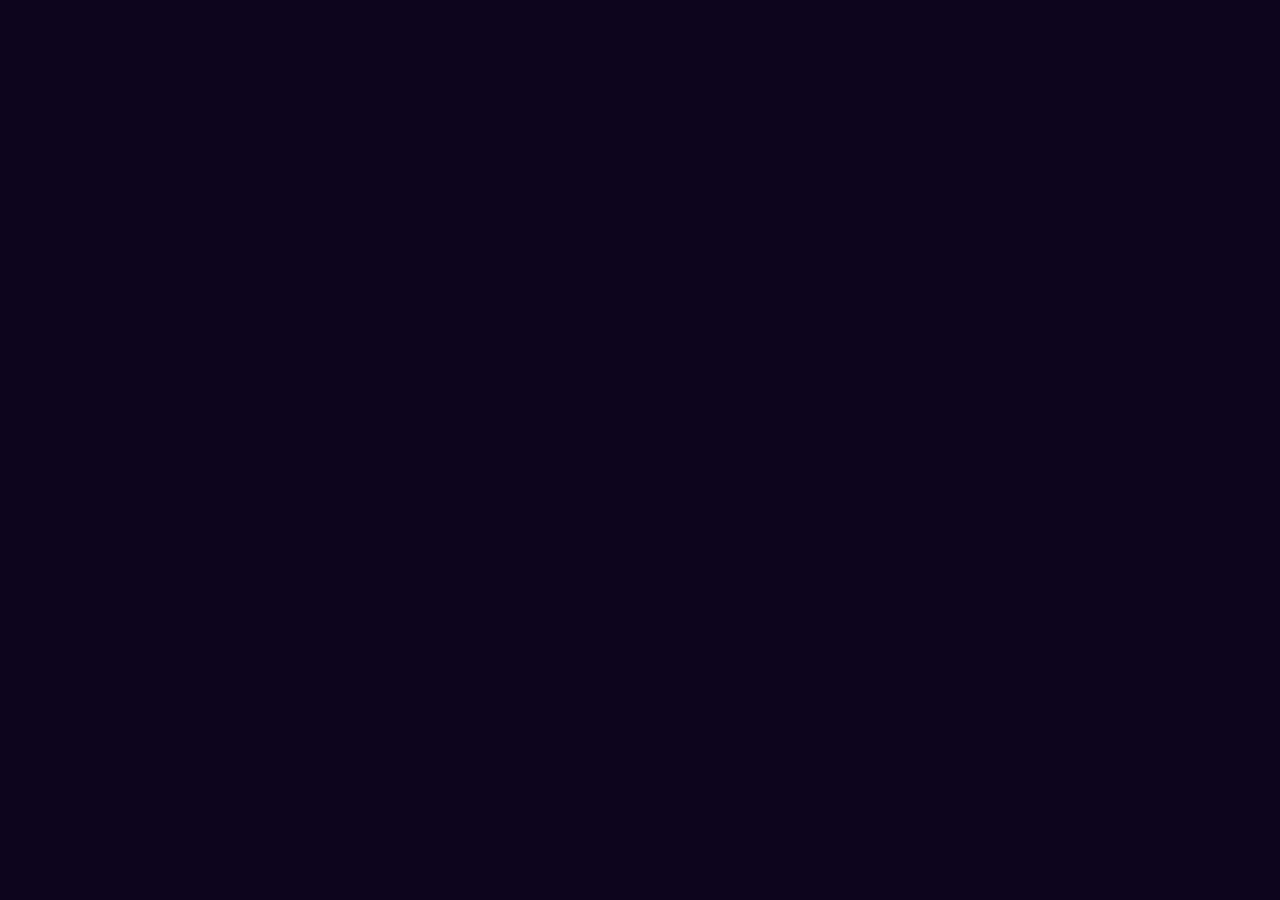
==== commit 48e5f577: "Add files via upload" ====
--- a/index.html
+++ b/index.html
@@ -1,1420 +1,52 @@
-<!DOCTYPE html>
-<html lang="en">
+<!doctype html>
+<html lang="en" data-theme="dark" data-density="regular" data-motion="on">
 <head>
-<meta charset="UTF-8">
-<title>MindWaves AI — Digital Twins, Autonomous Labs &amp; AI Business Solutions</title>
-<meta name="viewport" content="width=device-width,initial-scale=1">
-<meta name="description" content="MindWaves AI Solutions GmbH — We build Digital Twins, Autonomous Laboratory systems, and AI-driven business development solutions. From simulation to production. Mönchengladbach, Germany.">
-<meta name="keywords" content="MindWaves AI, Digital Twin, Autonomous Laboratory, AI consulting, AI business development, simulation, cybersecurity, CRM, FinTech, HealthTech, Mönchengladbach, Germany, BAFA, go-inno, WIPANO">
-<meta name="author" content="MindWaves AI Solutions GmbH">
-<meta name="robots" content="index, follow">
-<link rel="canonical" href="https://mindwaves-consult.com/">
+  <meta charset="utf-8" />
+  <meta name="viewport" content="width=device-width, initial-scale=1" />
+  <title>Mindwaves — AI infrastructure for real-world systems</title>
+  <meta name="description" content="Mindwaves builds Digital Twins, Autonomous Laboratories, and Edge AI — operational infrastructure for industrial, biological, and physical systems." />
+  <link rel="icon" href="assets/mindwaves-icon-gradient-circle.png" />
 
-<!-- Open Graph -->
-<meta property="og:title" content="MindWaves AI — Digital Twins, Autonomous Labs & AI Business Solutions">
-<meta property="og:description" content="We build Digital Twins, Autonomous Laboratory systems, and AI-driven business development. From simulation to production.">
-<meta property="og:type" content="website">
-<meta property="og:url" content="https://mindwaves-consult.com/">
-<meta property="og:site_name" content="MindWaves AI">
+  <!-- Tokens + site styles -->
+  <link rel="stylesheet" href="assets/mw-tokens.css" />
+  <link rel="stylesheet" href="site.css" />
+  <link rel="stylesheet" href="contact-modal.css" />
 
-<!-- Twitter -->
-<meta name="twitter:card" content="summary_large_image">
-<meta name="twitter:title" content="MindWaves AI — Digital Twins, Autonomous Labs & AI Business Solutions">
-<meta name="twitter:description" content="Digital Twins. Autonomous Labs. AI Business Development. From simulation to production.">
+  <!-- Icons -->
+  <script src="https://unpkg.com/lucide@latest"></script>
 
-<!-- Structured Data -->
-<script type="application/ld+json">
-{
-  "@context": "https://schema.org",
-  "@graph": [
-    {
-      "@type": "WebSite",
-      "name": "MindWaves AI",
-      "url": "https://mindwaves-consult.com",
-      "description": "MindWaves AI — AI consulting specialising in Digital Twins, Autonomous Labs, and AI Business Development.",
-      "inLanguage": "en"
-    },
-    {
-      "@type": "Organization",
-      "name": "MindWaves AI",
-      "url": "https://mindwaves-consult.com",
-      "email": "consulting@mindwaves-consult.com",
-      "telephone": "+49 2161 9499043",
-      "address": {
-        "@type": "PostalAddress",
-        "streetAddress": "Hocksteiner Weg 33",
-        "postalCode": "41189",
-        "addressLocality": "Mönchengladbach",
-        "addressCountry": "DE"
-      },
-      "knowsAbout": ["Digital Twins","Autonomous Labs","AI Business Development","AI Consulting"]
-    }
-  ]
-}
-</script>
-
-<!-- Fonts -- preserving original brand stack -->
-<link rel="preconnect" href="https://fonts.googleapis.com">
-<link rel="preconnect" href="https://fonts.gstatic.com" crossorigin>
-<link href="https://fonts.googleapis.com/css2?family=Oswald:wght@500;600;700&family=Outfit:wght@200;300;400;500;600;700&family=JetBrains+Mono:wght@300;400;500;700&display=swap" rel="stylesheet">
-
-<style>
-/* ── RESET ── */
-*,*::before,*::after{margin:0;padding:0;box-sizing:border-box}
-html{scroll-behavior:smooth;-webkit-font-smoothing:antialiased;text-rendering:optimizeLegibility}
-
-/* ── BRAND TOKENS (preserved from original) ── */
-:root{
-  --mw-wave-bg:url("[data-uri]");
-  --bg:#0A0A0E;
-  --bg-2:#0D0D14;
-  --surface:#111118;
-  --surface-2:#15151F;
-  --border:#1E1E2A;
-  --border-bright:#2A2A3A;
-  --accent:#B44FE0;
-  --accent2:#E040A0;
-  --accent-soft:rgba(180,79,224,.55);
-  --accent-dim:rgba(180,79,224,.25);
-  --accent-glow:rgba(180,79,224,.08);
-  --warm:#F0ECE4;
-  --silver:#B8B0C8;
-  --stone:#5A5570;
-  --stone-2:#3A3548;
-  --gradient:linear-gradient(135deg,#B44FE0 0%,#E040A0 100%);
-  --gradient-soft:linear-gradient(135deg,rgba(180,79,224,.15) 0%,rgba(224,64,160,.15) 100%);
-  --display:'Oswald',sans-serif;
-  --body:'Outfit',sans-serif;
-  --mono:'JetBrains Mono',monospace;
-}
-
-body{
-  background:var(--bg);
-  color:var(--warm);
-  font-family:var(--body);
-  font-weight:400;
-  line-height:1.7;
-  overflow-x:hidden;
-  cursor:default;
-}
-a{color:inherit;text-decoration:none}
-img{display:block;max-width:100%}
-::selection{background:var(--accent);color:#fff}
-
-/* ── GLOBAL GRID OVERLAY (subtle, runs full page) ── */
-.grid-bg{
-  position:fixed;inset:0;z-index:0;pointer-events:none;
-  background-image:
-    linear-gradient(rgba(180,79,224,.035) 1px,transparent 1px),
-    linear-gradient(90deg,rgba(180,79,224,.035) 1px,transparent 1px);
-  background-size:80px 80px;
-  mask-image:radial-gradient(ellipse at 50% 30%,#000 0%,transparent 75%);
-  -webkit-mask-image:radial-gradient(ellipse at 50% 30%,#000 0%,transparent 75%);
-}
-.noise{
-  position:fixed;inset:0;z-index:1;pointer-events:none;opacity:.025;mix-blend-mode:overlay;
-  background-image:url("data:image/svg+xml,%3Csvg viewBox='0 0 200 200' xmlns='http://www.w3.org/2000/svg'%3E%3Cfilter id='n'%3E%3CfeTurbulence type='fractalNoise' baseFrequency='0.85' numOctaves='3' stitchTiles='stitch'/%3E%3C/filter%3E%3Crect width='100%25' height='100%25' filter='url(%23n)'/%3E%3C/svg%3E");
-}
-
-/* ── CUSTOM CURSOR FOLLOWER ── */
-.cursor-glow{
-  position:fixed;width:480px;height:480px;border-radius:50%;pointer-events:none;z-index:2;
-  background:radial-gradient(circle,rgba(180,79,224,.08) 0%,transparent 60%);
-  transform:translate(-50%,-50%);transition:opacity .3s;opacity:0;
-  mix-blend-mode:screen;
-}
-@media(hover:hover){.cursor-glow{opacity:1}}
-
-/* ── NAV ── */
-nav{
-  position:fixed;top:0;left:0;width:100%;z-index:100;
-  padding:0 6vw;height:72px;
-  display:flex;align-items:center;justify-content:space-between;
-  background:rgba(10,10,14,.72);backdrop-filter:blur(18px) saturate(1.4);-webkit-backdrop-filter:blur(18px) saturate(1.4);
-  border-bottom:1px solid var(--border);
-  transition:border-color .3s;
-}
-nav.scrolled{border-bottom-color:var(--border-bright);background:rgba(10,10,14,.88)}
-.nav-brand{display:flex;align-items:center;gap:12px;font-family:var(--body);font-weight:700;font-size:23px;letter-spacing:-.015em;cursor:pointer;text-transform:none;color:var(--warm)}
-.nav-brand .mw-mark{
-  width:56px;height:18px;display:block;flex-shrink:0;
-  background-image:var(--mw-wave-bg);
-  background-size:contain;background-repeat:no-repeat;background-position:center;
-  filter:drop-shadow(0 4px 16px rgba(180,79,224,.35));
-}
-.nav-brand .mw-text{color:var(--warm)}
-
-.nav-links{display:flex;gap:30px;align-items:center;margin-left:auto;margin-right:32px}
-.nav-links a{font-family:var(--mono);font-size:12px;letter-spacing:.14em;text-transform:uppercase;color:var(--silver);transition:color .2s;position:relative;white-space:nowrap}
-.nav-links a::after{content:"";position:absolute;left:0;bottom:-6px;width:0;height:1px;background:var(--accent);transition:width .25s ease}
-.nav-links a:hover{color:var(--warm)}
-.nav-links a:hover::after{width:100%}
-
-.nav-cta{
-  font-family:var(--mono);font-size:12px;letter-spacing:.14em;text-transform:uppercase;color:#fff;
-  background:var(--gradient);padding:10px 22px;border-radius:3px;white-space:nowrap;
-  position:relative;overflow:hidden;
-  box-shadow:0 4px 20px -6px var(--accent-soft);
-  transition:transform .2s,box-shadow .2s;
-}
-.nav-cta:hover{transform:translateY(-1px);box-shadow:0 6px 28px -6px var(--accent-soft)}
-
-/* ── HERO ── */
-#hero{
-  min-height:100vh;display:flex;flex-direction:column;justify-content:center;
-  padding:140px 8vw 100px;position:relative;overflow:hidden;
-}
-#hero canvas#network{
-  position:absolute;inset:0;width:100%;height:100%;z-index:0;
-  opacity:.85;
-}
-#hero::before{
-  content:"";position:absolute;top:0;right:-10%;width:70%;height:90%;z-index:1;pointer-events:none;
-  background:radial-gradient(ellipse at 70% 35%,rgba(180,79,224,.18) 0%,transparent 55%);
-}
-#hero::after{
-  content:"";position:absolute;bottom:-10%;left:-5%;width:50%;height:60%;z-index:1;pointer-events:none;
-  background:radial-gradient(ellipse at 20% 80%,rgba(224,64,160,.12) 0%,transparent 55%);
-}
-.hero-vignette{
-  position:absolute;inset:0;z-index:2;pointer-events:none;
-  background:linear-gradient(180deg,rgba(10,10,14,.4) 0%,transparent 25%,transparent 65%,var(--bg) 100%);
-}
-.hero-inner{position:relative;z-index:5;max-width:1400px;margin:0 auto;width:100%}
-
-.hero-eyebrow{
-  display:inline-flex;align-items:center;gap:10px;
-  font-family:var(--mono);font-size:12px;letter-spacing:.3em;text-transform:uppercase;color:var(--accent);
-  margin-bottom:36px;
-  padding:8px 16px;border:1px solid var(--accent-dim);border-radius:100px;
-  background:rgba(180,79,224,.05);backdrop-filter:blur(4px);
-}
-.hero-eyebrow .dot{width:6px;height:6px;border-radius:50%;background:var(--accent);box-shadow:0 0 12px var(--accent);animation:pulse 2s ease-in-out infinite}
-@keyframes pulse{0%,100%{opacity:1;transform:scale(1)}50%{opacity:.5;transform:scale(.85)}}
-
-.hero-title{
-  font-family:var(--display);font-weight:600;
-  font-size:clamp(56px,9vw,140px);line-height:.9;color:var(--warm);
-  margin-bottom:32px;text-transform:uppercase;letter-spacing:-.01em;
-}
-.hero-title em{
-  background:var(--gradient);-webkit-background-clip:text;-webkit-text-fill-color:transparent;background-clip:text;
-  font-style:normal;display:inline-block;position:relative;
-}
-.hero-title em::after{
-  content:"";position:absolute;bottom:-.08em;left:0;width:100%;height:2px;
-  background:var(--gradient);opacity:.4;
-}
-
-.hero-sub{
-  font-size:clamp(17px,1.4vw,21px);color:var(--silver);max-width:680px;line-height:1.75;margin-bottom:52px;font-weight:300;
-}
-
-.hero-ctas{display:flex;gap:14px;flex-wrap:wrap;align-items:center}
-.btn-primary{
-  display:inline-flex;align-items:center;gap:10px;
-  font-family:var(--mono);font-size:13px;letter-spacing:.15em;text-transform:uppercase;
-  background:var(--gradient);color:#fff;padding:18px 32px;border-radius:3px;
-  position:relative;overflow:hidden;
-  box-shadow:0 8px 32px -8px var(--accent-soft);
-  transition:transform .2s,box-shadow .2s;
-}
-.btn-primary::before{
-  content:"";position:absolute;inset:0;
-  background:linear-gradient(135deg,#E040A0 0%,#B44FE0 100%);
-  opacity:0;transition:opacity .3s;
-}
-.btn-primary:hover{transform:translateY(-2px);box-shadow:0 12px 36px -8px var(--accent-soft)}
-.btn-primary:hover::before{opacity:1}
-.btn-primary span{position:relative;z-index:1}
-.btn-primary .arrow{position:relative;z-index:1;transition:transform .25s}
-.btn-primary:hover .arrow{transform:translateX(4px)}
-
-.btn-ghost{
-  display:inline-flex;align-items:center;gap:10px;
-  font-family:var(--mono);font-size:13px;letter-spacing:.15em;text-transform:uppercase;color:var(--silver);
-  padding:18px 32px;border:1px solid var(--border-bright);background:rgba(255,255,255,.02);
-  border-radius:3px;backdrop-filter:blur(6px);
-  transition:border-color .25s,color .25s,background .25s;
-}
-.btn-ghost:hover{border-color:var(--accent);color:var(--warm);background:var(--accent-glow)}
-
-/* ── HERO TICKER (live data feel) ── */
-.hero-ticker{
-  position:absolute;bottom:30px;left:0;right:0;z-index:5;
-  display:flex;justify-content:center;gap:48px;flex-wrap:wrap;
-  font-family:var(--mono);font-size:11px;letter-spacing:.2em;text-transform:uppercase;color:var(--stone);
-  padding:0 8vw;
-}
-.hero-ticker span{display:flex;align-items:center;gap:8px}
-.hero-ticker .live-dot{width:6px;height:6px;border-radius:50%;background:#3FE08A;box-shadow:0 0 10px #3FE08A;animation:pulse 1.5s ease-in-out infinite}
-
-/* ── SIGNAL BAR ── */
-#signal{
-  padding:0 6vw;border-top:1px solid var(--border);border-bottom:1px solid var(--border);
-  background:var(--bg-2);position:relative;z-index:5;
-}
-.signal-row{display:flex;flex-wrap:wrap;max-width:1400px;margin:0 auto}
-.signal-item{flex:1;min-width:180px;padding:44px 24px;border-right:1px solid var(--border);text-align:center;position:relative;transition:background .3s}
-.signal-item::before{
-  content:"";position:absolute;top:0;left:50%;width:0;height:1px;background:var(--gradient);
-  transform:translateX(-50%);transition:width .4s ease;
-}
-.signal-item:hover{background:var(--accent-glow)}
-.signal-item:hover::before{width:80%}
-.signal-item:last-child{border-right:none}
-.signal-icon{
-  font-family:var(--display);font-weight:600;font-size:clamp(32px,3.2vw,46px);
-  background:var(--gradient);-webkit-background-clip:text;-webkit-text-fill-color:transparent;background-clip:text;
-  margin-bottom:6px;line-height:1;
-}
-.signal-label{font-family:var(--mono);font-size:11px;letter-spacing:.22em;text-transform:uppercase;color:var(--stone)}
-
-/* ── SECTION SHARED ── */
-.section{padding:130px 8vw;position:relative;max-width:1400px;margin:0 auto}
-.section-eyebrow{
-  font-family:var(--mono);font-size:12px;letter-spacing:.32em;text-transform:uppercase;color:var(--accent);
-  margin-bottom:22px;display:flex;align-items:center;gap:14px;
-}
-.section-eyebrow::before{content:"";width:32px;height:1px;background:var(--gradient)}
-.section-title{font-family:var(--body);font-weight:600;font-size:clamp(32px,4.2vw,54px);color:var(--warm);line-height:1.05;margin-bottom:24px;letter-spacing:-.01em}
-.section-body{font-size:19px;color:var(--silver);max-width:680px;line-height:1.8;margin-bottom:50px;font-weight:300}
-
-/* ── MANIFESTO ── */
-#manifesto{
-  background:var(--surface);border-top:1px solid var(--border);
-  padding:130px 8vw;position:relative;overflow:hidden;
-}
-#manifesto::before{
-  content:"";position:absolute;top:0;right:0;width:60%;height:100%;
-  background:radial-gradient(ellipse at 80% 50%,rgba(180,79,224,.04) 0%,transparent 60%);pointer-events:none;
-}
-.manifesto-inner{max-width:1100px;margin:0 auto;position:relative;z-index:2}
-.manifesto-text{
-  font-family:var(--body);font-weight:300;
-  font-size:clamp(22px,2.8vw,36px);color:var(--silver);line-height:1.55;letter-spacing:-.005em;
-}
-.manifesto-text strong{color:var(--warm);font-weight:600}
-.manifesto-text em{background:var(--gradient);-webkit-background-clip:text;-webkit-text-fill-color:transparent;background-clip:text;font-style:normal;font-weight:500}
-
-/* ── FEATURE BAND (Autonomous Lab) ── */
-.feature-band{
-  position:relative;min-height:640px;display:flex;align-items:center;overflow:hidden;
-  margin:0;background:var(--surface);
-}
-.feature-band-img{
-  position:absolute;inset:0;width:100%;height:100%;object-fit:cover;z-index:0;
-  opacity:.5;filter:brightness(1.15) contrast(1.08) saturate(1.1);
-}
-.feature-band-overlay{
-  position:absolute;inset:0;z-index:1;
-  background:linear-gradient(90deg,rgba(10,10,14,.92) 0%,rgba(10,10,14,.7) 40%,rgba(10,10,14,.25) 75%,rgba(10,10,14,0) 100%);
-}
-.feature-band-grid{
-  position:absolute;inset:0;z-index:1;pointer-events:none;opacity:.4;
-  background-image:linear-gradient(rgba(180,79,224,.05) 1px,transparent 1px),linear-gradient(90deg,rgba(180,79,224,.05) 1px,transparent 1px);
-  background-size:60px 60px;
-  mask-image:linear-gradient(90deg,#000 0%,transparent 70%);
-  -webkit-mask-image:linear-gradient(90deg,#000 0%,transparent 70%);
-}
-.feature-band-inner{position:relative;z-index:2;padding:100px 8vw;max-width:1400px;width:100%;margin:0 auto}
-.feature-band-eyebrow{font-family:var(--mono);font-size:12px;letter-spacing:.3em;text-transform:uppercase;color:var(--accent);margin-bottom:28px;display:flex;align-items:center;gap:14px}
-.feature-band-eyebrow::before{content:"";width:32px;height:1px;background:var(--gradient)}
-.feature-band-title{font-family:var(--display);font-weight:600;font-size:clamp(40px,5.5vw,68px);line-height:1.02;color:var(--warm);text-transform:uppercase;margin-bottom:24px;letter-spacing:-.01em;max-width:820px}
-.feature-band-title em{background:var(--gradient);-webkit-background-clip:text;-webkit-text-fill-color:transparent;background-clip:text;font-style:normal}
-.feature-band-body{font-size:19px;color:var(--silver);max-width:620px;line-height:1.8;font-weight:300}
-
-/* ── STORY SPLIT (AI Business Dev) ── */
-.story-split{
-  display:grid;grid-template-columns:1.15fr 1fr;min-height:580px;
-  background:var(--surface);border-top:1px solid var(--border);border-bottom:1px solid var(--border);
-}
-.story-split-visual{position:relative;overflow:hidden;min-height:460px}
-.story-split-img{width:100%;height:100%;object-fit:cover;object-position:30% 50%;min-height:460px;display:block;filter:brightness(1.05) contrast(1.05)}
-.story-split-visual::after{
-  content:"";position:absolute;inset:0;
-  background:linear-gradient(90deg,transparent 0%,transparent 65%,rgba(17,17,24,.85) 100%);
-}
-.story-split-content{padding:100px 7vw;display:flex;flex-direction:column;justify-content:center;max-width:720px}
-.story-split-eyebrow{font-family:var(--mono);font-size:12px;letter-spacing:.3em;text-transform:uppercase;color:var(--accent);margin-bottom:24px;display:flex;align-items:center;gap:14px}
-.story-split-eyebrow::before{content:"";width:32px;height:1px;background:var(--gradient)}
-.story-split-title{font-family:var(--display);font-weight:600;font-size:clamp(36px,4.5vw,56px);line-height:1.04;color:var(--warm);text-transform:uppercase;margin-bottom:24px;letter-spacing:-.01em}
-.story-split-title em{background:var(--gradient);-webkit-background-clip:text;-webkit-text-fill-color:transparent;background-clip:text;font-style:normal}
-.story-split-body{font-size:18px;line-height:1.8;color:var(--silver);max-width:540px;font-weight:300}
-
-/* ── MEMORY BAND (Hero IV) ── */
-.memory-band{
-  position:relative;min-height:640px;display:flex;align-items:center;overflow:hidden;
-  margin:0;background:var(--bg);border-top:1px solid var(--border);border-bottom:1px solid var(--border);
-}
-.memory-band-img{position:absolute;inset:0;width:100%;height:100%;object-fit:cover;z-index:0;opacity:.45;filter:brightness(1.15) contrast(1.05)}
-.memory-band-overlay{position:absolute;inset:0;z-index:1;background:linear-gradient(90deg,rgba(10,10,14,.95) 0%,rgba(10,10,14,.7) 40%,rgba(10,10,14,.25) 75%,rgba(10,10,14,0) 100%)}
-.memory-band-inner{position:relative;z-index:2;padding:100px 8vw;max-width:1400px;width:100%;margin:0 auto}
-.memory-band-eyebrow{font-family:var(--mono);font-size:12px;letter-spacing:.3em;text-transform:uppercase;color:var(--accent);margin-bottom:28px;display:flex;align-items:center;gap:14px}
-.memory-band-eyebrow::before{content:"";width:32px;height:1px;background:var(--gradient)}
-.memory-band-title{font-family:var(--display);font-weight:600;font-size:clamp(40px,5.5vw,68px);line-height:1.02;color:var(--warm);text-transform:uppercase;margin-bottom:24px;letter-spacing:-.01em;max-width:780px}
-.memory-band-title em{background:var(--gradient);-webkit-background-clip:text;-webkit-text-fill-color:transparent;background-clip:text;font-style:normal}
-.memory-band-body{font-size:19px;color:var(--silver);max-width:620px;line-height:1.8;margin-bottom:36px;font-weight:300}
-.memory-band-pills{display:flex;flex-wrap:wrap;gap:10px}
-.memory-pill{
-  font-family:var(--mono);font-size:11px;letter-spacing:.14em;text-transform:uppercase;color:var(--accent);
-  border:1px solid var(--accent-dim);padding:10px 18px;border-radius:100px;background:rgba(180,79,224,.04);
-  transition:border-color .2s,color .2s,background .2s,transform .2s;cursor:default;
-}
-.memory-pill:hover{border-color:var(--accent);color:var(--warm);background:rgba(180,79,224,.12);transform:translateY(-1px)}
-
-/* ── CAPABILITIES ── */
-#capabilities{border-top:1px solid var(--border);padding:130px 8vw;max-width:1400px;margin:0 auto}
-.cap-header{display:flex;justify-content:space-between;align-items:end;flex-wrap:wrap;gap:32px;margin-bottom:64px}
-.cap-grid{display:grid;grid-template-columns:repeat(3,1fr);gap:1px;background:var(--border);border:1px solid var(--border);border-radius:4px;overflow:hidden}
-.cap-card{
-  background:var(--bg);padding:44px 36px;transition:background .35s;position:relative;
-  display:flex;flex-direction:column;min-height:100%;
-}
-.cap-card:hover{background:var(--bg-2)}
-.cap-card::before{
-  content:"";position:absolute;top:0;left:0;right:0;height:2px;
-  background:var(--gradient);opacity:0;transition:opacity .3s;
-}
-.cap-card:hover::before{opacity:1}
-.cap-card::after{
-  content:"";position:absolute;top:0;right:0;bottom:0;width:0;
-  background:radial-gradient(ellipse at right center,var(--accent-glow) 0%,transparent 70%);
-  transition:width .5s ease;pointer-events:none;
-}
-.cap-card:hover::after{width:50%}
-.cap-number{font-family:var(--mono);font-size:11px;letter-spacing:.25em;color:var(--stone-2);margin-bottom:24px;display:flex;align-items:center;gap:10px}
-.cap-number::after{content:"";flex:1;height:1px;background:var(--border);max-width:60px}
-.cap-card:hover .cap-number{color:var(--accent)}
-.cap-card:hover .cap-number::after{background:var(--accent-dim)}
-.cap-title{font-family:var(--display);font-weight:600;font-size:24px;text-transform:uppercase;color:var(--warm);margin-bottom:8px;letter-spacing:.005em}
-.cap-tagline{font-family:var(--mono);font-size:12px;letter-spacing:.12em;text-transform:uppercase;color:var(--accent);margin-bottom:20px;font-weight:500}
-.cap-desc{font-size:16px;color:var(--silver);line-height:1.75;margin-bottom:28px;font-weight:300}
-.cap-list{list-style:none;padding:0;margin-top:auto}
-.cap-list li{
-  font-family:var(--mono);font-size:12px;letter-spacing:.04em;color:var(--stone);
-  padding:10px 0;border-top:1px solid var(--border);display:flex;align-items:center;gap:10px;transition:color .2s;
-}
-.cap-card:hover .cap-list li{color:var(--silver);border-top-color:var(--border-bright)}
-.cap-list li::before{content:"→";color:var(--accent);font-weight:700;flex-shrink:0}
-
-/* ── INDUSTRIES ── */
-#industries{background:var(--surface);border-top:1px solid var(--border);padding:130px 8vw}
-.ind-inner{max-width:1400px;margin:0 auto}
-.ind-grid{display:grid;grid-template-columns:repeat(4,1fr);gap:1px;background:var(--border);border:1px solid var(--border);border-radius:4px;overflow:hidden;margin-top:52px}
-.ind-grid > .ind-card:nth-child(9){grid-column:span 4}
-@media(max-width:900px){.ind-grid > .ind-card:nth-child(9){grid-column:span 2}}
-@media(max-width:600px){.ind-grid > .ind-card:nth-child(9){grid-column:span 1}}
-.ind-card{
-  background:var(--surface);padding:44px 28px;text-align:center;transition:background .3s;
-  position:relative;
-}
-.ind-card::before{
-  content:"";position:absolute;inset:0;background:var(--gradient-soft);opacity:0;transition:opacity .3s;pointer-events:none;
-}
-.ind-card:hover{background:var(--surface-2)}
-.ind-card:hover::before{opacity:1}
-.ind-icon{
-  font-family:var(--display);font-size:38px;margin-bottom:18px;
-  background:var(--gradient);-webkit-background-clip:text;-webkit-text-fill-color:transparent;background-clip:text;
-  position:relative;z-index:1;display:block;line-height:1;
-}
-.ind-name{font-family:var(--display);font-weight:600;font-size:18px;text-transform:uppercase;color:var(--warm);margin-bottom:10px;position:relative;z-index:1;letter-spacing:.01em}
-.ind-desc{font-size:14px;color:var(--stone);line-height:1.6;position:relative;z-index:1}
-.ind-card:hover .ind-desc{color:var(--silver)}
-
-/* ── PARTNERS ── */
-#partners{border-top:1px solid var(--border);padding:100px 8vw;max-width:1400px;margin:0 auto}
-.partner-label{font-family:var(--mono);font-size:11px;letter-spacing:.32em;text-transform:uppercase;color:var(--stone);margin-bottom:40px;text-align:center;display:flex;align-items:center;justify-content:center;gap:18px}
-.partner-label::before,.partner-label::after{content:"";width:60px;height:1px;background:var(--border-bright)}
-.partner-row{display:flex;justify-content:center;align-items:stretch;gap:24px;flex-wrap:wrap;max-width:1100px;margin:0 auto}
-.partner-badge{
-  display:flex;flex-direction:column;align-items:center;gap:12px;
-  padding:28px 36px;border:1px solid var(--border);border-radius:6px;
-  transition:border-color .3s,transform .3s,background .3s;
-  background:var(--surface);flex:1;min-width:240px;max-width:320px;
-}
-.partner-badge:hover{border-color:var(--accent-dim);transform:translateY(-3px);background:var(--surface-2)}
-.partner-badge-name{font-family:var(--display);font-size:18px;letter-spacing:.06em;text-transform:uppercase;color:var(--warm);font-weight:600}
-.partner-badge-sub{font-family:var(--mono);font-size:11px;letter-spacing:.15em;text-transform:uppercase;color:var(--accent)}
-.partner-badge-desc{font-size:13px;color:var(--stone);text-align:center;line-height:1.5}
-
-/* ── NEWS ── */
-#news{padding:130px 8vw;border-top:1px solid var(--border);position:relative;max-width:1400px;margin:0 auto}
-.news-hero{
-  display:grid;grid-template-columns:1.1fr 1fr;gap:0;margin-bottom:48px;
-  border:1px solid var(--border);overflow:hidden;border-radius:6px;transition:border-color .3s;
-  background:var(--bg-2);
-}
-.news-hero:hover{border-color:var(--accent-dim)}
-.news-hero-visual{
-  width:100%;min-height:360px;background:var(--surface);
-  display:flex;align-items:center;justify-content:center;position:relative;overflow:hidden;
-}
-.news-hero-visual::before{
-  content:"";position:absolute;inset:0;
-  background:
-    radial-gradient(circle at 30% 30%,rgba(180,79,224,.18) 0%,transparent 50%),
-    radial-gradient(circle at 70% 70%,rgba(224,64,160,.12) 0%,transparent 50%);
-}
-.news-hero-visual::after{
-  content:"";position:absolute;inset:0;
-  background-image:linear-gradient(rgba(180,79,224,.08) 1px,transparent 1px),linear-gradient(90deg,rgba(180,79,224,.08) 1px,transparent 1px);
-  background-size:40px 40px;
-  mask-image:radial-gradient(ellipse at 50% 50%,#000 0%,transparent 75%);
-  -webkit-mask-image:radial-gradient(ellipse at 50% 50%,#000 0%,transparent 75%);
-}
-.news-hero-glyph{
-  position:relative;z-index:2;font-family:var(--display);font-size:120px;font-weight:600;
-  background:var(--gradient);-webkit-background-clip:text;-webkit-text-fill-color:transparent;background-clip:text;
-  text-transform:uppercase;letter-spacing:-.02em;line-height:1;
-}
-.news-hero-body{padding:52px 44px;display:flex;flex-direction:column;justify-content:center}
-.news-hero-tag{font-family:var(--mono);font-size:11px;letter-spacing:.3em;text-transform:uppercase;color:var(--accent);margin-bottom:16px;display:flex;align-items:center;gap:10px}
-.news-hero-tag::before{content:"";width:8px;height:8px;background:var(--accent);border-radius:50%;box-shadow:0 0 8px var(--accent)}
-.news-hero-title{font-family:var(--body);font-weight:600;font-size:clamp(22px,2.4vw,30px);color:var(--warm);line-height:1.2;margin-bottom:18px;letter-spacing:-.005em}
-.news-hero-desc{font-size:17px;color:var(--silver);line-height:1.7;margin-bottom:24px;font-weight:300}
-.news-hero-meta{font-family:var(--mono);font-size:11px;letter-spacing:.12em;color:var(--stone);text-transform:uppercase;margin-bottom:24px}
-.news-hero-link{font-family:var(--mono);font-size:12px;letter-spacing:.18em;text-transform:uppercase;color:var(--accent);margin-top:auto;transition:color .2s;display:inline-flex;align-items:center;gap:10px;align-self:flex-start}
-.news-hero-link:hover{color:var(--warm);gap:14px}
-
-.news-grid{display:grid;grid-template-columns:repeat(3,1fr);gap:1px;background:var(--border);border:1px solid var(--border);border-radius:6px;overflow:hidden}
-.news-card{background:var(--bg-2);padding:36px 28px;transition:background .3s;text-decoration:none;display:flex;flex-direction:column;position:relative}
-.news-card::before{content:"";position:absolute;top:0;left:0;right:0;height:1px;background:var(--gradient);opacity:0;transition:opacity .3s}
-.news-card:hover{background:var(--surface-2)}
-.news-card:hover::before{opacity:1}
-.news-card-tag{font-family:var(--mono);font-size:10px;letter-spacing:.28em;text-transform:uppercase;color:var(--accent);margin-bottom:14px}
-.news-card-title{font-family:var(--body);font-weight:600;font-size:19px;color:var(--warm);line-height:1.3;margin-bottom:14px;letter-spacing:-.005em}
-.news-card-desc{font-size:15px;color:var(--silver);line-height:1.65;margin-bottom:auto;padding-bottom:18px;font-weight:300}
-.news-card-meta{font-family:var(--mono);font-size:10px;letter-spacing:.18em;color:var(--stone);text-transform:uppercase;padding-top:18px;border-top:1px solid var(--border)}
-
-/* ── CTA ── */
-#cta{padding:140px 8vw;text-align:center;border-top:1px solid var(--border);position:relative;overflow:hidden}
-#cta::before{
-  content:"";position:absolute;top:50%;left:50%;transform:translate(-50%,-50%);
-  width:900px;height:900px;
-  background:radial-gradient(circle,rgba(180,79,224,.08) 0%,transparent 60%);pointer-events:none;
-}
-#cta::after{
-  content:"";position:absolute;inset:0;pointer-events:none;
-  background-image:linear-gradient(rgba(180,79,224,.04) 1px,transparent 1px),linear-gradient(90deg,rgba(180,79,224,.04) 1px,transparent 1px);
-  background-size:60px 60px;
-  mask-image:radial-gradient(ellipse at 50% 50%,#000 0%,transparent 60%);
-  -webkit-mask-image:radial-gradient(ellipse at 50% 50%,#000 0%,transparent 60%);
-}
-.cta-inner{position:relative;z-index:2;max-width:900px;margin:0 auto}
-.cta-eyebrow{font-family:var(--mono);font-size:12px;letter-spacing:.32em;text-transform:uppercase;color:var(--accent);margin-bottom:32px;display:inline-flex;align-items:center;gap:10px;padding:8px 18px;border:1px solid var(--accent-dim);border-radius:100px;background:rgba(180,79,224,.05)}
-.cta-eyebrow .dot{width:6px;height:6px;border-radius:50%;background:var(--accent);box-shadow:0 0 12px var(--accent);animation:pulse 2s ease-in-out infinite}
-.cta-title{font-family:var(--display);font-weight:600;font-size:clamp(40px,6vw,80px);color:var(--warm);margin-bottom:28px;text-transform:uppercase;line-height:.95;letter-spacing:-.01em}
-.cta-title em{background:var(--gradient);-webkit-background-clip:text;-webkit-text-fill-color:transparent;background-clip:text;font-style:normal}
-.cta-sub{font-size:19px;color:var(--silver);max-width:580px;margin:0 auto 52px;line-height:1.8;font-weight:300}
-.cta-contact{display:flex;justify-content:center;gap:14px;flex-wrap:wrap}
-.cta-contact a{
-  display:inline-flex;align-items:center;gap:10px;
-  font-family:var(--mono);font-size:13px;letter-spacing:.12em;color:var(--silver);
-  padding:14px 24px;border:1px solid var(--border-bright);border-radius:3px;background:rgba(255,255,255,.02);
-  transition:border-color .25s,color .25s,background .25s;
-}
-.cta-contact a:hover{border-color:var(--accent);color:var(--warm);background:var(--accent-glow)}
-
-/* ── FOOTER ── */
-footer{padding:80px 8vw 40px;border-top:1px solid var(--border);background:var(--surface);position:relative;z-index:5}
-.footer-inner{max-width:1400px;margin:0 auto}
-.footer-top{display:grid;grid-template-columns:1.4fr 1fr 1fr 1fr;gap:48px;margin-bottom:56px}
-.footer-brand{display:flex;align-items:center;gap:14px;font-family:var(--body);font-weight:700;font-size:26px;letter-spacing:-.015em;margin-bottom:16px;text-transform:none;color:var(--warm)}
-.footer-brand .mw-mark{width:72px;height:23px;display:block;flex-shrink:0;background-image:var(--mw-wave-bg);background-size:contain;background-repeat:no-repeat;background-position:center;filter:drop-shadow(0 4px 20px rgba(180,79,224,.35))}
-.footer-brand .mw-text{color:var(--warm)}
-.footer-tagline{font-size:15px;color:var(--stone);max-width:320px;line-height:1.7;font-weight:300}
-.fl-col h4{font-family:var(--mono);font-size:11px;letter-spacing:.25em;text-transform:uppercase;color:var(--stone);margin-bottom:20px}
-.fl-col a,.fl-col p{display:block;font-size:14px;color:var(--silver);margin-bottom:12px;transition:color .2s;font-weight:300;line-height:1.6}
-.fl-col a:hover{color:var(--accent)}
-.footer-legal{padding-top:36px;border-top:1px solid var(--border);font-family:var(--mono);font-size:11px;color:var(--stone);line-height:1.9;max-width:1100px;letter-spacing:.04em}
-.footer-legal a{color:var(--silver);transition:color .2s}
-.footer-legal a:hover{color:var(--accent)}
-
-/* ── HERO BACKGROUND IMAGE ── */
-.hero-bg-img{position:absolute;inset:0;width:100%;height:100%;object-fit:cover;opacity:.35;z-index:0;pointer-events:none;filter:brightness(1.1) contrast(1.05);mix-blend-mode:luminosity}
-
-/* ── RESEARCH / R&D PIPELINE ── */
-#research{padding:130px 8vw;border-top:1px solid var(--border);background:var(--bg);position:relative;overflow:hidden}
-#research::before{
-  content:"";position:absolute;top:0;right:-15%;width:60%;height:80%;pointer-events:none;
-  background:radial-gradient(ellipse at center,rgba(180,79,224,.06) 0%,transparent 65%);
-}
-.research-inner{max-width:1400px;margin:0 auto;position:relative;z-index:2}
-
-.project-card{
-  margin-top:24px;
-  background:linear-gradient(180deg,var(--surface) 0%,var(--bg-2) 100%);
-  border:1px solid var(--border);border-radius:10px;overflow:hidden;
-  position:relative;
-}
-.project-card::before{
-  content:"";position:absolute;top:0;left:0;right:0;height:3px;background:var(--gradient);
-}
-.project-card::after{
-  content:"";position:absolute;inset:0;pointer-events:none;
-  background-image:linear-gradient(rgba(180,79,224,.025) 1px,transparent 1px),linear-gradient(90deg,rgba(180,79,224,.025) 1px,transparent 1px);
-  background-size:60px 60px;
-  mask-image:radial-gradient(ellipse at 50% 0%,#000 0%,transparent 70%);
-  -webkit-mask-image:radial-gradient(ellipse at 50% 0%,#000 0%,transparent 70%);
-}
-
-.project-header{padding:56px 56px 36px;border-bottom:1px solid var(--border);position:relative;z-index:1}
-.project-tag{
-  display:inline-flex;align-items:center;gap:10px;
-  font-family:var(--mono);font-size:11px;letter-spacing:.28em;text-transform:uppercase;color:var(--accent);
-  padding:8px 16px;border:1px solid var(--accent-dim);border-radius:100px;
-  background:rgba(180,79,224,.05);margin-bottom:28px;
-}
-.project-tag::before{content:"";width:6px;height:6px;border-radius:50%;background:var(--accent);box-shadow:0 0 12px var(--accent);animation:pulse 2s ease-in-out infinite}
-.project-name{
-  font-family:var(--display);font-weight:600;
-  font-size:clamp(44px,6vw,72px);line-height:.95;color:var(--warm);
-  text-transform:uppercase;letter-spacing:.005em;margin-bottom:18px;
-}
-.project-name::first-line{background:var(--gradient);-webkit-background-clip:text;-webkit-text-fill-color:transparent;background-clip:text}
-.project-fulltitle{font-size:18px;color:var(--silver);line-height:1.6;max-width:780px;font-weight:300}
-
-.project-meta-grid{
-  display:grid;grid-template-columns:repeat(2,1fr);gap:1px;background:var(--border);
-  border-bottom:1px solid var(--border);position:relative;z-index:1;
-}
-.project-meta{padding:32px 28px;background:var(--bg-2);transition:background .3s}
-.project-meta:hover{background:var(--surface-2)}
-.meta-label{font-family:var(--mono);font-size:10px;letter-spacing:.28em;text-transform:uppercase;color:var(--stone);margin-bottom:10px}
-.meta-value{font-family:var(--body);font-weight:600;font-size:17px;color:var(--warm);line-height:1.35}
-.meta-sub{font-family:var(--mono);font-size:11px;letter-spacing:.08em;text-transform:none;color:var(--stone);font-weight:400}
-
-.project-body{padding:48px 56px 24px;position:relative;z-index:1}
-.project-lead{font-size:20px;line-height:1.65;color:var(--warm);margin-bottom:20px;font-weight:300;max-width:920px}
-.project-lead em{background:var(--gradient);-webkit-background-clip:text;-webkit-text-fill-color:transparent;background-clip:text;font-style:normal;font-weight:500}
-.project-para{font-size:17px;line-height:1.75;color:var(--silver);max-width:920px;font-weight:300}
-
-.project-cols{
-  display:grid;grid-template-columns:1fr 1fr;gap:1px;background:var(--border);
-  border-top:1px solid var(--border);border-bottom:1px solid var(--border);
-  margin-top:32px;position:relative;z-index:1;
-}
-.project-col{padding:44px 56px;background:var(--bg)}
-.col-heading{
-  font-family:var(--mono);font-size:11px;letter-spacing:.28em;text-transform:uppercase;color:var(--accent);
-  margin-bottom:22px;display:flex;align-items:center;gap:12px;
-}
-.col-heading::before{content:"";width:28px;height:1px;background:var(--accent)}
-.col-list{list-style:none;padding:0}
-.col-list li{
-  font-size:15px;color:var(--silver);padding:12px 0;border-top:1px solid var(--border);
-  display:flex;align-items:start;gap:12px;line-height:1.55;
-}
-.col-list li:first-child{border-top:none;padding-top:0}
-.col-list li::before{content:"›";color:var(--accent);font-weight:700;font-size:18px;line-height:1;flex-shrink:0;margin-top:2px}
-.col-list li strong{color:var(--warm);font-weight:600;display:block;margin-bottom:2px}
-
-.project-innovation{
-  padding:44px 56px;background:var(--bg-2);position:relative;z-index:1;
-  border-bottom:1px solid var(--border);
-}
-.innovation-label{font-family:var(--mono);font-size:11px;letter-spacing:.28em;text-transform:uppercase;color:var(--accent);margin-bottom:18px;display:flex;align-items:center;gap:12px}
-.innovation-label::before{content:"";width:28px;height:1px;background:var(--accent)}
-.innovation-text{font-family:var(--body);font-size:21px;line-height:1.6;color:var(--warm);font-weight:300;max-width:920px;letter-spacing:-.005em}
-.innovation-text em{background:var(--gradient);-webkit-background-clip:text;-webkit-text-fill-color:transparent;background-clip:text;font-style:normal;font-weight:500}
-
-.project-kpis{padding:44px 56px;position:relative;z-index:1}
-.kpi-label{font-family:var(--mono);font-size:11px;letter-spacing:.28em;text-transform:uppercase;color:var(--accent);margin-bottom:28px;display:flex;align-items:center;gap:12px}
-.kpi-label::before{content:"";width:28px;height:1px;background:var(--accent)}
-.kpi-grid{display:grid;grid-template-columns:repeat(3,1fr);gap:24px}
-.kpi{
-  padding:32px 28px;border:1px solid var(--border);border-radius:6px;
-  background:var(--bg);transition:border-color .3s,transform .3s,background .3s;
-}
-.kpi:hover{border-color:var(--accent-dim);transform:translateY(-2px);background:var(--surface)}
-.kpi-value{
-  font-family:var(--display);font-weight:600;font-size:clamp(40px,4.5vw,60px);line-height:1;
-  background:var(--gradient);-webkit-background-clip:text;-webkit-text-fill-color:transparent;background-clip:text;
-  margin-bottom:14px;display:flex;align-items:baseline;
-}
-.kpi-value span{font-size:.45em;margin-left:4px;letter-spacing:.02em}
-.kpi-desc{font-size:14px;color:var(--silver);line-height:1.55;font-weight:300}
-
-@media(max-width:900px){
-  #research{padding:90px 6vw}
-  .project-header{padding:40px 32px 28px}
-  .project-meta-grid{grid-template-columns:repeat(2,1fr)}
-  .project-body,.project-col,.project-innovation,.project-kpis{padding:32px}
-  .project-cols{grid-template-columns:1fr}
-  .kpi-grid{grid-template-columns:1fr}
-}
-
-/* ── R&D PIPELINE SUB-CARD ── */
-.pipeline-divider{
-  margin:64px 0 28px;display:flex;align-items:center;gap:18px;
-  font-family:var(--mono);font-size:11px;letter-spacing:.32em;text-transform:uppercase;color:var(--stone);
-}
-.pipeline-divider::before,.pipeline-divider::after{content:"";flex:1;height:1px;background:var(--border-bright)}
-.pipeline-divider span{padding:0 4px;color:var(--silver)}
-
-.pipeline-card{
-  background:var(--surface);
-  border:1px solid var(--border);border-left:3px solid var(--accent);
-  border-radius:8px;padding:36px 40px;
-  position:relative;overflow:hidden;
-  transition:border-color .3s,background .3s;
-}
-.pipeline-card:hover{background:var(--surface-2);border-color:var(--border-bright);border-left-color:var(--accent2)}
-.pipeline-card::after{
-  content:"";position:absolute;top:0;right:0;width:50%;height:100%;pointer-events:none;
-  background:radial-gradient(ellipse at right center,var(--accent-glow) 0%,transparent 70%);
-  opacity:.6;
-}
-.pipeline-tag{
-  display:inline-flex;align-items:center;gap:10px;
-  font-family:var(--mono);font-size:11px;letter-spacing:.24em;text-transform:uppercase;color:var(--accent);
-  margin-bottom:24px;position:relative;z-index:1;
-}
-.pipeline-tag::before{content:"";width:6px;height:6px;border-radius:50%;background:var(--accent);box-shadow:0 0 10px var(--accent)}
-.pipeline-grid{display:grid;grid-template-columns:1fr 2fr;gap:48px;position:relative;z-index:1;align-items:start}
-.pipeline-head{padding-top:4px}
-.pipeline-name{
-  font-family:var(--display);font-weight:600;
-  font-size:clamp(30px,3.4vw,42px);line-height:1;color:var(--warm);
-  text-transform:uppercase;letter-spacing:.005em;margin-bottom:10px;
-  background:var(--gradient);-webkit-background-clip:text;-webkit-text-fill-color:transparent;background-clip:text;
-}
-.pipeline-subtitle{font-family:var(--mono);font-size:12px;letter-spacing:.18em;text-transform:uppercase;color:var(--stone)}
-.pipeline-text{font-size:16px;line-height:1.75;color:var(--silver);margin-bottom:22px;font-weight:300;max-width:680px}
-.pipeline-text em{color:var(--warm);font-style:normal;font-weight:500}
-.pipeline-tags{display:flex;flex-wrap:wrap;gap:8px}
-.pipeline-pill{
-  font-family:var(--mono);font-size:10px;letter-spacing:.14em;text-transform:uppercase;color:var(--silver);
-  border:1px solid var(--border-bright);padding:7px 14px;border-radius:100px;background:rgba(255,255,255,.02);
-  transition:border-color .2s,color .2s,background .2s;
-}
-.pipeline-pill:hover{border-color:var(--accent-dim);color:var(--accent);background:var(--accent-glow)}
-
-@media(max-width:900px){
-  .pipeline-card{padding:28px 24px}
-  .pipeline-grid{grid-template-columns:1fr;gap:20px}
-  .pipeline-divider{margin:48px 0 24px}
-}
-
-/* ── REVEAL ANIMATIONS ── */
-.reveal{opacity:0;transform:translateY(28px);transition:opacity .8s cubic-bezier(.16,1,.3,1),transform .8s cubic-bezier(.16,1,.3,1)}
-.reveal.visible{opacity:1;transform:translateY(0)}
-.reveal-stagger > *{opacity:0;transform:translateY(24px);transition:opacity .7s cubic-bezier(.16,1,.3,1),transform .7s cubic-bezier(.16,1,.3,1)}
-.reveal-stagger.visible > *{opacity:1;transform:translateY(0)}
-.reveal-stagger.visible > *:nth-child(1){transition-delay:.05s}
-.reveal-stagger.visible > *:nth-child(2){transition-delay:.12s}
-.reveal-stagger.visible > *:nth-child(3){transition-delay:.19s}
-.reveal-stagger.visible > *:nth-child(4){transition-delay:.26s}
-.reveal-stagger.visible > *:nth-child(5){transition-delay:.33s}
-.reveal-stagger.visible > *:nth-child(6){transition-delay:.4s}
-.reveal-stagger.visible > *:nth-child(7){transition-delay:.47s}
-.reveal-stagger.visible > *:nth-child(8){transition-delay:.54s}
-.reveal-stagger.visible > *:nth-child(9){transition-delay:.61s}
-
-/* ── COOKIES BAR ── */
-.cookies{
-  position:fixed;bottom:24px;left:24px;right:24px;max-width:600px;margin:0 auto;
-  background:rgba(17,17,24,.95);backdrop-filter:blur(20px);
-  border:1px solid var(--border-bright);border-radius:8px;
-  padding:18px 22px;z-index:200;
-  display:flex;align-items:center;gap:18px;flex-wrap:wrap;
-  box-shadow:0 20px 60px -10px rgba(0,0,0,.6);
-  transition:transform .4s ease,opacity .4s ease;
-}
-.cookies.hidden{transform:translateY(120%);opacity:0;pointer-events:none}
-.cookies p{font-size:13px;color:var(--silver);flex:1;min-width:200px}
-.cookies a{color:var(--accent);transition:color .2s}
-.cookies a:hover{color:var(--warm)}
-.cookies-btns{display:flex;gap:8px}
-.cookies button{
-  font-family:var(--mono);font-size:11px;letter-spacing:.15em;text-transform:uppercase;
-  padding:10px 18px;border-radius:3px;cursor:pointer;border:none;transition:all .2s;
-}
-.cookie-decline{background:transparent;color:var(--stone);border:1px solid var(--border-bright)!important}
-.cookie-decline:hover{color:var(--silver);border-color:var(--silver)!important}
-.cookie-accept{background:var(--gradient);color:#fff}
-.cookie-accept:hover{transform:translateY(-1px);box-shadow:0 6px 20px -4px var(--accent-soft)}
-
-/* ── RESPONSIVE ── */
-@media(max-width:1100px){
-  .footer-top{grid-template-columns:1fr 1fr;gap:36px}
-}
-@media(max-width:1300px){
-  .nav-links{gap:22px}
-  .nav-links a{font-size:11px;letter-spacing:.1em}
-}
-@media(max-width:1150px){
-  .nav-links{display:none}
-}
-@media(max-width:1200px){
-  .story-split{grid-template-columns:1fr}
-  .story-split-visual{min-height:360px;max-height:420px}
-  .story-split-img{object-position:50% 40%}
-  .story-split-visual::after{background:linear-gradient(180deg,transparent 0%,transparent 70%,rgba(17,17,24,.85) 100%)}
-  .story-split-content{padding:80px 8vw}
-}
-@media(max-width:900px){
-  nav{padding:0 5vw;height:64px}
-  .nav-links{display:none}
-  .cap-grid{grid-template-columns:1fr}
-  .ind-grid{grid-template-columns:repeat(2,1fr)}
-  .story-split-visual{min-height:280px;max-height:340px}
-  .story-split-content{padding:60px 6vw}
-  .footer-top{grid-template-columns:1fr}
-  .news-hero{grid-template-columns:1fr}
-  .news-grid{grid-template-columns:1fr}
-  .feature-band,.memory-band{min-height:480px}
-  .feature-band-inner,.memory-band-inner{padding:70px 6vw}
-  .section{padding:90px 6vw}
-  #manifesto,#capabilities,#industries,#partners,#news,#cta{padding:90px 6vw}
-  .news-hero-visual{min-height:240px}
-  .news-hero-glyph{font-size:80px}
-  .news-hero-body{padding:36px 28px}
-  .cap-header{flex-direction:column;align-items:start}
-}
-@media(max-width:600px){
-  .signal-row{flex-direction:column}
-  .signal-item{border-right:none;border-bottom:1px solid var(--border)}
-  .signal-item:last-child{border-bottom:none}
-  .ind-grid{grid-template-columns:1fr}
-  .hero-ticker{gap:18px;font-size:10px}
-  .cookies{flex-direction:column;align-items:start}
-}
-
-/* reduced motion */
-@media(prefers-reduced-motion:reduce){
-  *,*::before,*::after{animation-duration:.01ms !important;transition-duration:.01ms !important}
-  .reveal,.reveal-stagger > *{opacity:1;transform:none}
-}
-</style>
+  <!-- React + Babel -->
+  <script src="https://unpkg.com/react@18.3.1/umd/react.development.js" integrity="sha384-hD6/rw4ppMLGNu3tX5cjIb+uRZ7UkRJ6BPkLpg4hAu/6onKUg4lLsHAs9EBPT82L" crossorigin="anonymous"></script>
+  <script src="https://unpkg.com/react-dom@18.3.1/umd/react-dom.development.js" integrity="sha384-u6aeetuaXnQ38mYT8rp6sbXaQe3NL9t+IBXmnYxwkUI2Hw4bsp2Wvmx4yRQF1uAm" crossorigin="anonymous"></script>
+  <script src="https://unpkg.com/@babel/standalone@7.29.0/babel.min.js" integrity="sha384-m08KidiNqLdpJqLq95G/LEi8Qvjl/xUYll3QILypMoQ65QorJ9Lvtp2RXYGBFj1y" crossorigin="anonymous"></script>
 </head>
 <body>
+  <div id="root"></div>
 
-<!-- Atmospheric layers -->
-<div class="grid-bg"></div>
-<div class="noise"></div>
-<div class="cursor-glow" id="cursorGlow"></div>
+  <template id="__bundler_thumbnail">
+    <svg viewBox="0 0 100 100" xmlns="http://www.w3.org/2000/svg">
+      <defs>
+        <linearGradient id="mwg" x1="0" y1="0" x2="1" y2="0">
+          <stop offset="0" stop-color="#F51EE1" />
+          <stop offset="1" stop-color="#6419E1" />
+        </linearGradient>
+      </defs>
+      <rect width="100" height="100" fill="#0F051E" />
+      <path d="M30 58 Q40 38 50 50 Q60 62 70 42" fill="none" stroke="url(#mwg)" stroke-width="6" stroke-linecap="round" />
+    </svg>
+  </template>
 
-<!-- NAV -->
-<nav id="mainNav">
-  <a href="#" class="nav-brand" aria-label="Mindwaves home"><span class="mw-mark" aria-hidden="true"></span><span class="mw-text">Mindwaves</span></a>
-  <div class="nav-links">
-    <a href="#digital-twin">Digital Twin</a>
-    <a href="#autonomous-lab">Autonomous Lab</a>
-    <a href="#services">Services</a>
-    <a href="#memory-systems">Memory</a>
-    <a href="#industries">Industries</a>
-    <a href="#news">News</a>
-    <a href="#research">Research</a>
-  </div>
-  <a href="#cta" class="nav-cta">Get in Touch</a>
-</nav>
-
-<!-- HERO -->
-<section id="hero">
-  <canvas id="network"></canvas>
-  <img class="hero-bg-img" src="https://www.mindwaves-consult.com/hero-landing.jpg" alt="MindWaves AI research facility with digital twin visualization">
-  <div class="hero-vignette"></div>
-  <div class="hero-inner">
-    <div class="hero-eyebrow reveal"><span class="dot"></span>Digital Twin Technology</div>
-    <h1 class="hero-title reveal" id="digital-twin"><em>Digital</em><br>Twin.</h1>
-    <p class="hero-sub reveal">Virtual replicas of physical systems — simulated, optimised, and deployed in real time. MindWaves builds Digital Twins that mirror your operations with precision, enabling predictive maintenance, scenario testing, and continuous improvement before a single change hits production.</p>
-    <div class="hero-ctas reveal">
-      <a href="#cta" class="btn-primary"><span>Start Your Digital Twin</span><span class="arrow">→</span></a>
-      <a href="#services" class="btn-ghost">Explore Solutions</a>
-    </div>
-  </div>
-  <div class="hero-ticker">
-    <span><span class="live-dot"></span>System Online</span>
-    <span>Mönchengladbach, DE · 51.18°N 6.43°E</span>
-    <span>v.26.05 // Build Stable</span>
-  </div>
-</section>
-
-<!-- SIGNAL BAR -->
-<section id="signal">
-  <div class="signal-row reveal-stagger">
-    <div class="signal-item"><div class="signal-icon">9</div><div class="signal-label">Core Solutions</div></div>
-    <div class="signal-item"><div class="signal-icon">9+</div><div class="signal-label">Industry Verticals</div></div>
-    <div class="signal-item"><div class="signal-icon">BAFA</div><div class="signal-label">Accredited Advisor</div></div>
-    <div class="signal-item"><div class="signal-icon">DE</div><div class="signal-label">Mönchengladbach, Germany</div></div>
-  </div>
-</section>
-
-<!-- MANIFESTO -->
-<section id="manifesto">
-  <div class="manifesto-inner reveal">
-    <p class="manifesto-text"><strong>MindWaves AI</strong> transforms businesses through intelligent systems — from <em>Digital Twins</em> that predict before problems arise, to <em>Autonomous Laboratories</em> that accelerate research without human bottlenecks, to AI-powered business development that turns data into decisions. We don't just consult. <strong>We build the systems that make transformation permanent.</strong></p>
-  </div>
-</section>
-
-<!-- HERO II — Autonomous Lab -->
-<section class="feature-band" id="autonomous-lab">
-  <img class="feature-band-img" src="https://www.mindwaves-consult.com/feature-landing.jpg" alt="Autonomous laboratory with robotic arms and purple lighting">
-  <div class="feature-band-overlay"></div>
-  <div class="feature-band-grid"></div>
-  <div class="feature-band-inner reveal">
-    <div class="feature-band-eyebrow">Hero II — Research Infrastructure</div>
-    <h2 class="feature-band-title">The <em>Autonomous</em><br>Laboratory.</h2>
-    <p class="feature-band-body">Self-operating research environments powered by AI. Automated experimentation, real-time data acquisition, and intelligent analysis — all running 24/7 without manual intervention. From pharmaceutical testing to material science, the Autonomous Lab turns months of research into days.</p>
-  </div>
-</section>
-
-<!-- HERO III — AI Business Development -->
-<section class="story-split">
-  <div class="story-split-visual">
-    <img class="story-split-img" src="https://www.mindwaves-consult.com/story-landing.jpg" alt="MindWaves AI business development team in modern office">
-  </div>
-  <div class="story-split-content reveal">
-    <div class="story-split-eyebrow">Hero III — Growth Infrastructure</div>
-    <h2 class="story-split-title">AI <em>Business</em><br>Development.</h2>
-    <p class="story-split-body">Marketing, media, and communication — reimagined with AI. We build intelligent systems for content generation, customer relationship management, social media automation, and data-driven go-to-market strategies. From CRM to campaign orchestration, every touchpoint becomes smarter.</p>
-  </div>
-</section>
-
-<!-- HERO IV — Memory Systems -->
-<section class="memory-band" id="memory-systems">
-  <img class="memory-band-img" src="https://www.mindwaves-consult.com/memory-hero.jpg" alt="Visual agentic memory system with interconnected knowledge nodes and purple lighting">
-  <div class="memory-band-overlay"></div>
-  <div class="memory-band-inner reveal">
-    <div class="memory-band-eyebrow">Hero IV — Cognitive Infrastructure</div>
-    <h2 class="memory-band-title">Visual <em>Agentic</em><br>Memory Systems.</h2>
-    <p class="memory-band-body">AI agents are only as powerful as what they remember. MindWaves builds structured visual memory architectures that give autonomous agents persistent context, spatial reasoning, and long-term recall — turning stateless models into systems that learn, adapt, and perform at scale across sessions, environments, and tasks.</p>
-    <div class="memory-band-pills">
-      <span class="memory-pill">Persistent Context</span>
-      <span class="memory-pill">Spatial Reasoning</span>
-      <span class="memory-pill">Graph Memory</span>
-      <span class="memory-pill">Multi-Agent Recall</span>
-      <span class="memory-pill">Performance Uplift</span>
-    </div>
-  </div>
-</section>
-
-<!-- CAPABILITIES -->
-<section id="capabilities">
-  <div class="cap-header" id="services">
-    <div class="reveal">
-      <div class="section-eyebrow">Solutions</div>
-      <h2 class="section-title">What We Build</h2>
-    </div>
-    <p class="section-body reveal">Nine core solution areas spanning the full spectrum of AI-driven business transformation — from virtual replicas to real-world deployment.</p>
-  </div>
-  <div class="cap-grid reveal-stagger">
-
-    <div class="cap-card">
-      <div class="cap-number">01 / Service</div>
-      <h3 class="cap-title">Digital Twin Systems</h3>
-      <div class="cap-tagline">Virtual Replicas</div>
-      <p class="cap-desc">High-fidelity virtual models that mirror physical assets and processes in real time. Test changes, predict failures, and optimise operations without touching production.</p>
-      <ul class="cap-list">
-        <li>Asset modelling &amp; simulation</li>
-        <li>Real-time sensor integration</li>
-        <li>Predictive analytics</li>
-        <li>Physics-Informed Neural Networks (PINNs)</li>
-        <li>Scenario planning</li>
-      </ul>
-    </div>
-
-    <div class="cap-card">
-      <div class="cap-number">02 / Service</div>
-      <h3 class="cap-title">On-Site AI Systems</h3>
-      <div class="cap-tagline">Edge Intelligence</div>
-      <p class="cap-desc">AI that runs where your operations live — on-premise, air-gapped, and compliant. Real-time inference at the edge with full data sovereignty.</p>
-      <ul class="cap-list">
-        <li>Edge deployment</li>
-        <li>On-premise AI infrastructure</li>
-        <li>Autonomous robotics control</li>
-        <li>NPU / accelerator deployment (Hailo, Coral)</li>
-        <li>Data sovereignty compliance</li>
-        <li>Real-time processing</li>
-      </ul>
-    </div>
-
-    <div class="cap-card">
-      <div class="cap-number">03 / Service</div>
-      <h3 class="cap-title">Digital Outsourcing</h3>
-      <div class="cap-tagline">Managed AI Operations</div>
-      <p class="cap-desc">End-to-end digital process management. We take over your repetitive workflows, automate them with AI, and deliver measurable efficiency gains.</p>
-      <ul class="cap-list">
-        <li>Process automation</li>
-        <li>Managed AI services</li>
-        <li>Workflow optimisation</li>
-        <li>Cost reduction analysis</li>
-      </ul>
-    </div>
-
-    <div class="cap-card">
-      <div class="cap-number">04 / Service</div>
-      <h3 class="cap-title">Simulation &amp; Testing</h3>
-      <div class="cap-tagline">Validate Before Deploy</div>
-      <p class="cap-desc">Rigorous simulation environments for stress-testing systems, validating algorithms, and de-risking deployments before they go live.</p>
-      <ul class="cap-list">
-        <li>System stress testing</li>
-        <li>Algorithm validation</li>
-        <li>Load &amp; performance simulation</li>
-        <li>Pre-deployment QA</li>
-      </ul>
-    </div>
-
-    <div class="cap-card">
-      <div class="cap-number">05 / Service</div>
-      <h3 class="cap-title">Cybersecurity</h3>
-      <div class="cap-tagline">AI-Powered Defence</div>
-      <p class="cap-desc">Intelligent threat detection, vulnerability assessment, and continuous monitoring. Security that adapts as fast as the threats evolve.</p>
-      <ul class="cap-list">
-        <li>Threat detection &amp; response</li>
-        <li>Vulnerability assessment</li>
-        <li>Compliance frameworks</li>
-        <li>Security architecture</li>
-      </ul>
-    </div>
-
-    <div class="cap-card">
-      <div class="cap-number">06 / Service</div>
-      <h3 class="cap-title">System Implementation</h3>
-      <div class="cap-tagline">From Blueprint to Production</div>
-      <p class="cap-desc">Full-stack digital transformation delivery. From architecture design through deployment and training — we build it, integrate it, and make it stick.</p>
-      <ul class="cap-list">
-        <li>Architecture design</li>
-        <li>Integration &amp; migration</li>
-        <li>Staff training</li>
-        <li>Post-launch support</li>
-      </ul>
-    </div>
-
-    <div class="cap-card">
-      <div class="cap-number">07 / Service</div>
-      <h3 class="cap-title">Marketing &amp; Media</h3>
-      <div class="cap-tagline">AI-Driven Growth</div>
-      <p class="cap-desc">Data-driven marketing strategies, AI-generated content, social media automation, and performance analytics that turn impressions into revenue.</p>
-      <ul class="cap-list">
-        <li>Content automation</li>
-        <li>Social media management</li>
-        <li>Performance analytics</li>
-        <li>Campaign orchestration</li>
-      </ul>
-    </div>
-
-    <div class="cap-card">
-      <div class="cap-number">08 / Service</div>
-      <h3 class="cap-title">AI Software</h3>
-      <div class="cap-tagline">Custom Intelligence</div>
-      <p class="cap-desc">Bespoke AI software built for your specific use case. From machine learning models to intelligent automation — tailored, tested, and deployed.</p>
-      <ul class="cap-list">
-        <li>Custom ML models</li>
-        <li>Natural language processing</li>
-        <li>Computer vision systems</li>
-        <li>Edge-optimised vision models (YOLO, DINOv2)</li>
-        <li>Intelligent automation</li>
-      </ul>
-    </div>
-
-    <div class="cap-card">
-      <div class="cap-number">09 / Service</div>
-      <h3 class="cap-title">CRM Solutions</h3>
-      <div class="cap-tagline">Relationship Intelligence</div>
-      <p class="cap-desc">AI-enhanced customer relationship management. Predictive lead scoring, automated outreach, and intelligent segmentation that keeps your pipeline full.</p>
-      <ul class="cap-list">
-        <li>Predictive lead scoring</li>
-        <li>Automated outreach</li>
-        <li>Customer segmentation</li>
-        <li>Pipeline analytics</li>
-      </ul>
-    </div>
-
-  </div>
-</section>
-
-<!-- INDUSTRIES -->
-<section id="industries">
-  <div class="ind-inner">
-    <div class="reveal">
-      <div class="section-eyebrow">Industries</div>
-      <h2 class="section-title">Where We Operate</h2>
-      <p class="section-body">Deep domain expertise across nine verticals — each with dedicated solution frameworks and industry-specific AI models.</p>
-    </div>
-    <div class="ind-grid reveal-stagger">
-      <div class="ind-card"><span class="ind-icon">⬡</span><div class="ind-name">FinTech</div><div class="ind-desc">Payments, compliance, fraud detection, algorithmic trading</div></div>
-      <div class="ind-card"><span class="ind-icon">⊕</span><div class="ind-name">HealthTech</div><div class="ind-desc">Diagnostics, patient data, autonomous lab systems</div></div>
-      <div class="ind-card"><span class="ind-icon">◈</span><div class="ind-name">E-Commerce</div><div class="ind-desc">Recommendation engines, inventory, dynamic pricing</div></div>
-      <div class="ind-card"><span class="ind-icon">⬢</span><div class="ind-name">SaaS</div><div class="ind-desc">Product analytics, churn prediction, AI features</div></div>
-      <div class="ind-card"><span class="ind-icon">△</span><div class="ind-name">EdTech</div><div class="ind-desc">Adaptive learning, content generation, assessment</div></div>
-      <div class="ind-card"><span class="ind-icon">▣</span><div class="ind-name">PropTech</div><div class="ind-desc">Smart buildings, digital twins, energy optimisation</div></div>
-      <div class="ind-card"><span class="ind-icon">⏣</span><div class="ind-name">AgriTech</div><div class="ind-desc">Precision agriculture, yield prediction, supply chain, autonomous bioproduction, bioeconomy</div></div>
-      <div class="ind-card"><span class="ind-icon">❋</span><div class="ind-name">BioTech</div><div class="ind-desc">Bioeconomy, autonomous bioproduction, precision cultivation, biomass optimisation</div></div>
-      <div class="ind-card"><span class="ind-icon">◉</span><div class="ind-name">Startups</div><div class="ind-desc">MVP development, AI integration, go-to-market</div></div>
-    </div>
-  </div>
-</section>
-
-<!-- PARTNERS -->
-<section id="partners">
-  <div class="partner-label reveal">Accredited &amp; Funded By</div>
-  <div class="partner-row reveal-stagger">
-    <div class="partner-badge">
-      <div class="partner-badge-name">BAFA</div>
-      <div class="partner-badge-sub">Bundesamt</div>
-      <div class="partner-badge-desc">BAFA Accredited consulting partner for federal subsidies</div>
-    </div>
-    <div class="partner-badge">
-      <div class="partner-badge-name">go-inno</div>
-      <div class="partner-badge-sub">Innovation</div>
-      <div class="partner-badge-desc">go-inno Innovation programme for SME digital transformation</div>
-    </div>
-    <div class="partner-badge">
-      <div class="partner-badge-name">WIPANO</div>
-      <div class="partner-badge-sub">BMWi Förderprogramm</div>
-      <div class="partner-badge-desc">WIPANO / BMWi Patent &amp; IP protection funding programme</div>
-    </div>
-    <div class="partner-badge">
-      <div class="partner-badge-name">BMBF</div>
-      <div class="partner-badge-sub">Bundesministerium</div>
-      <div class="partner-badge-desc">Federal Ministry of Education and Research — R&amp;D focus area "Zukunft der Wertschöpfung"</div>
-    </div>
-  </div>
-</section>
-
-<!-- NEWS -->
-<section id="news">
-  <div class="reveal">
-    <div class="section-eyebrow">Latest</div>
-    <h2 class="section-title" style="margin-bottom:52px">From the Lab</h2>
-  </div>
-  <div class="news-hero reveal" style="cursor:default">
-    <div class="news-hero-visual">
-      <div class="news-hero-glyph">A·KI</div>
-    </div>
-    <div class="news-hero-body">
-      <div class="news-hero-tag">R&amp;D Focus</div>
-      <h3 class="news-hero-title">AUTOBIO-KI: MindWaves Builds AI Capabilities for Autonomous Bioproduction</h3>
-      <p class="news-hero-desc">Developing Edge-AI vision, Physics-Informed Digital Twins, and autonomous robotics for next-generation biomass production systems.</p>
-      <div class="news-hero-meta">May 2026 · 4 min read</div>
-      <a href="#research" class="news-hero-link">Read More <span>→</span></a>
-    </div>
-  </div>
-  <div class="news-grid reveal-stagger">
-    <a href="https://www.mindwaves-consult.com/article1.html" class="news-card" style="text-decoration:none">
-      <div class="news-card-tag">Digital Twin</div>
-      <h4 class="news-card-title">Building Predictive Systems: How Digital Twins Are Reshaping Industrial Operations</h4>
-      <p class="news-card-desc">From reactive maintenance to predictive intelligence — how virtual replicas are transforming the way companies operate, test, and scale their physical infrastructure.</p>
-      <div class="news-card-meta">April 2026 · 5 min read</div>
-    </a>
-    <div class="news-card">
-      <div class="news-card-tag">Autonomous Lab</div>
-      <h4 class="news-card-title">The 24/7 Lab: Accelerating Drug Discovery with Autonomous Research Systems</h4>
-      <p class="news-card-desc">How AI-driven laboratories are compressing research timelines from years to months.</p>
-      <div class="news-card-meta">Coming Soon</div>
-    </div>
-    <div class="news-card">
-      <div class="news-card-tag">Cybersecurity</div>
-      <h4 class="news-card-title">AI-Powered Threat Detection: Moving from Reactive to Predictive Security</h4>
-      <p class="news-card-desc">Intelligent security systems that adapt faster than the threats they defend against.</p>
-      <div class="news-card-meta">Coming Soon</div>
-    </div>
-  </div>
-</section>
-
-<!-- RESEARCH / R&D PIPELINE -->
-<section id="research">
-  <div class="research-inner">
-    <div class="reveal">
-      <div class="section-eyebrow">Research &amp; R&amp;D</div>
-      <h2 class="section-title">Research &amp; R&amp;D Pipeline</h2>
-      <p class="section-body">MindWaves AI explores new R&amp;D pathways in industrial AI — translating cutting-edge methods into real-world applications. From collaborative research directions to early-stage development, we bridge the gap between academic work and scalable deployment.</p>
-    </div>
-
-    <article class="project-card reveal">
-      <div class="project-header">
-        <div class="project-tag">Research Focus · Autonomous Bioproduction</div>
-        <h3 class="project-name">AUTOBIO-KI</h3>
-        <p class="project-fulltitle">Scalable Evaluation and Robotics System for Automated High-Performance Biomass Production through AI Integration</p>
-      </div>
-
-      <div class="project-meta-grid">
-        <div class="project-meta">
-          <div class="meta-label">Target Programme</div>
-          <div class="meta-value">BMBF — "Zukunft der Wertschöpfung"<br><span class="meta-sub">Future of Value Creation</span></div>
-        </div>
-        <div class="project-meta">
-          <div class="meta-label">Role</div>
-          <div class="meta-value">Lead Research Partner</div>
-        </div>
-      </div>
-
-      <div class="project-body">
-        <p class="project-lead">MindWaves is developing research capabilities for fully AI-controlled biological production — combining <em>Physics-Informed Neural Networks (PINNs)</em>, real-time <em>Computer Vision</em>, and autonomous <em>Edge-AI robotics</em> into a closed-loop "Sim-to-Real" architecture for industrial biomass cultivation.</p>
-        <p class="project-para">MindWaves AI leads the development of the Edge-AI vision pipeline (YOLOv8 / DINOv2) and the autonomous control logic deployed directly on edge hardware (Raspberry Pi 5 + Hailo-8L NPU).</p>
-      </div>
-
-      <div class="project-cols">
-        <div class="project-col">
-          <h4 class="col-heading">MindWaves Contribution</h4>
-          <ul class="col-list">
-            <li>Edge-AI Computer Vision pipeline (biomass classification, anomaly detection)</li>
-            <li>Autonomous control logic for robotic sensor systems</li>
-            <li>Real-time inference at sub-100&nbsp;ms latency on edge devices</li>
-            <li>Research coordination &amp; technical leadership</li>
-          </ul>
-        </div>
-        <div class="project-col">
-          <h4 class="col-heading">Research Network</h4>
-          <ul class="col-list">
-            <li><strong>Energaia Labs GmbH</strong> — Industrial bioconversion &amp; system validation</li>
-            <li><strong>Gemino GmbH</strong> — Cloud infrastructure &amp; data architecture</li>
-            <li><strong>Epic Technologies UG</strong> — Mechatronic gantry systems &amp; sensor integration</li>
-            <li><strong>Robert Boyle Institut e.V.</strong> — PINNs, Digital Twin &amp; scientific leadership</li>
-          </ul>
-        </div>
-      </div>
-
-      <div class="project-innovation">
-        <div class="innovation-label">Key Innovation</div>
-        <p class="innovation-text">The <em>"Sim-to-Real Loop"</em> — a closed feedback cycle where Physics-Informed Neural Networks continuously calibrate against real sensor data, enabling predictive resource optimisation that purely data-driven models cannot achieve.</p>
-      </div>
-
-      <div class="project-kpis">
-        <div class="kpi-label">Research Targets</div>
-        <div class="kpi-grid">
-          <div class="kpi">
-            <div class="kpi-value">&gt;30<span>%</span></div>
-            <div class="kpi-desc">Increase in biomass productivity vs. non-AI baseline</div>
-          </div>
-          <div class="kpi">
-            <div class="kpi-value">&gt;25<span>%</span></div>
-            <div class="kpi-desc">Reduction in water and nutrient consumption</div>
-          </div>
-          <div class="kpi">
-            <div class="kpi-value">&lt;100<span>ms</span></div>
-            <div class="kpi-desc">Edge inference latency for autonomous robot commands</div>
-          </div>
-        </div>
-      </div>
-    </article>
-
-    <div class="pipeline-divider reveal">
-      <span>R&amp;D Pipeline</span>
-    </div>
-
-    <article class="pipeline-card reveal">
-      <div class="pipeline-tag">Research Pathway · Industrial Vision</div>
-      <div class="pipeline-grid">
-        <div class="pipeline-head">
-          <h3 class="pipeline-name">VisInspect.AI</h3>
-          <p class="pipeline-subtitle">Industrial Vision R&amp;D</p>
-        </div>
-        <div class="pipeline-body">
-          <p class="pipeline-text">MindWaves is expanding its computer-vision work into <em>few-shot industrial anomaly detection</em> for bioenergy and thermal-process environments. This research pathway explores <em>vision-language models</em>, industrial image benchmarking and <em>edge-AI deployment</em> to make visual inspection practical for SME operators with limited labelled defect data.</p>
-          <div class="pipeline-tags">
-            <span class="pipeline-pill">Few-shot Detection</span>
-            <span class="pipeline-pill">Vision-Language Models</span>
-            <span class="pipeline-pill">Edge-AI Deployment</span>
-            <span class="pipeline-pill">Bioenergy &amp; Thermal Process</span>
-          </div>
-        </div>
-      </div>
-    </article>
-
-  </div>
-</section>
-
-<!-- CTA -->
-<section id="cta">
-  <div class="cta-inner">
-    <div class="cta-eyebrow reveal"><span class="dot"></span>Start a Conversation</div>
-    <h2 class="cta-title reveal">Build <em>Smarter.</em></h2>
-    <p class="cta-sub reveal">Ready to transform your operations with Digital Twins, Autonomous Labs, or AI-driven growth? Let's talk.</p>
-    <div class="cta-contact reveal-stagger">
-      <a href="mailto:consulting@mindwaves-consult.com">✉&nbsp;&nbsp;consulting@mindwaves-consult.com</a>
-      <a href="tel:+4921619499043">☏&nbsp;&nbsp;+49 2161 9499043</a>
-    </div>
-  </div>
-</section>
-
-<!-- FOOTER -->
-<footer>
-  <div class="footer-inner">
-    <div class="footer-top">
-      <div>
-        <div class="footer-brand"><span class="mw-mark" aria-hidden="true"></span><span class="mw-text">Mindwaves</span></div>
-        <p class="footer-tagline">Digital Twins. Autonomous Labs. AI Business Solutions. Mönchengladbach, Germany.</p>
-      </div>
-      <div class="fl-col">
-        <h4>Solutions</h4>
-        <a href="#digital-twin">Digital Twin</a>
-        <a href="#autonomous-lab">Autonomous Lab</a>
-        <a href="#services">All Services</a>
-        <a href="#industries">Industries</a>
-      </div>
-      <div class="fl-col">
-        <h4>Company</h4>
-        <a href="#news">News</a>
-        <a href="#research">Research</a>
-        <a href="#partners">Partners</a>
-        <a href="#cta">Contact</a>
-      </div>
-      <div class="fl-col">
-        <h4>Contact</h4>
-        <a href="mailto:consulting@mindwaves-consult.com">consulting@mindwaves-consult.com</a>
-        <a href="tel:+4921619499043">+49 2161 9499043</a>
-        <p>Hocksteiner Weg 33<br>41189 Mönchengladbach, DE</p>
-      </div>
-    </div>
-    <div class="footer-legal">
-      © 2026 MindWaves AI Solutions GmbH. All rights reserved. Hocksteiner Weg 33, 41189 Mönchengladbach, Germany. Accredited BAFA consulting partner. Supported by go-inno and WIPANO/BMWi programmes. <a href="mailto:consulting@mindwaves-consult.com">consulting@mindwaves-consult.com</a> · <a href="tel:+4921619499043">+49 2161 9499043</a>
-    </div>
-  </div>
-</footer>
-
-<!-- COOKIES -->
-<div class="cookies" id="cookies">
-  <p>This site uses cookies to improve your experience. <a href="#">Learn more</a></p>
-  <div class="cookies-btns">
-    <button class="cookie-decline" onclick="closeCookies()">Decline</button>
-    <button class="cookie-accept" onclick="closeCookies()">Accept</button>
-  </div>
-</div>
-
-<script>
-// ─── NEURAL NETWORK CANVAS (Hero background) ───
-(function(){
-  const canvas = document.getElementById('network');
-  if(!canvas) return;
-  const ctx = canvas.getContext('2d');
-  let W, H, nodes = [], dpr = Math.min(window.devicePixelRatio || 1, 2);
-
-  function resize(){
-    const rect = canvas.getBoundingClientRect();
-    W = rect.width; H = rect.height;
-    canvas.width = W * dpr; canvas.height = H * dpr;
-    ctx.scale(dpr, dpr);
-    initNodes();
-  }
-  function initNodes(){
-    const count = Math.min(Math.floor(W * H / 18000), 90);
-    nodes = [];
-    for(let i = 0; i < count; i++){
-      nodes.push({
-        x: Math.random() * W,
-        y: Math.random() * H,
-        vx: (Math.random() - .5) * .25,
-        vy: (Math.random() - .5) * .25,
-        r: Math.random() * 1.6 + .6,
-        pulse: Math.random() * Math.PI * 2
-      });
-    }
-  }
-  let mouse = {x: -1000, y: -1000};
-  canvas.addEventListener('mousemove', e => {
-    const rect = canvas.getBoundingClientRect();
-    mouse.x = e.clientX - rect.left;
-    mouse.y = e.clientY - rect.top;
-  });
-  canvas.addEventListener('mouseleave', () => { mouse.x = -1000; mouse.y = -1000; });
-
-  function draw(){
-    ctx.clearRect(0, 0, W, H);
-    const time = performance.now() / 1000;
-
-    // links
-    for(let i = 0; i < nodes.length; i++){
-      const a = nodes[i];
-      for(let j = i + 1; j < nodes.length; j++){
-        const b = nodes[j];
-        const dx = a.x - b.x, dy = a.y - b.y;
-        const d2 = dx*dx + dy*dy;
-        if(d2 < 18000){
-          const alpha = (1 - d2 / 18000) * .35;
-          ctx.strokeStyle = `rgba(180, 79, 224, ${alpha})`;
-          ctx.lineWidth = .6;
-          ctx.beginPath();
-          ctx.moveTo(a.x, a.y);
-          ctx.lineTo(b.x, b.y);
-          ctx.stroke();
-        }
-      }
-      // mouse influence link
-      const mdx = a.x - mouse.x, mdy = a.y - mouse.y;
-      const md2 = mdx*mdx + mdy*mdy;
-      if(md2 < 30000){
-        const alpha = (1 - md2 / 30000) * .55;
-        ctx.strokeStyle = `rgba(224, 64, 160, ${alpha})`;
-        ctx.lineWidth = .8;
-        ctx.beginPath();
-        ctx.moveTo(a.x, a.y);
-        ctx.lineTo(mouse.x, mouse.y);
-        ctx.stroke();
-      }
-    }
-    // nodes
-    nodes.forEach(n => {
-      n.x += n.vx; n.y += n.vy;
-      if(n.x < 0 || n.x > W) n.vx *= -1;
-      if(n.y < 0 || n.y > H) n.vy *= -1;
-      n.pulse += .02;
-      const glow = (Math.sin(n.pulse) + 1) / 2;
-      ctx.fillStyle = `rgba(180, 79, 224, ${.5 + glow * .4})`;
-      ctx.beginPath();
-      ctx.arc(n.x, n.y, n.r + glow * .8, 0, Math.PI * 2);
-      ctx.fill();
-      // soft halo
-      ctx.fillStyle = `rgba(180, 79, 224, ${.04 + glow * .04})`;
-      ctx.beginPath();
-      ctx.arc(n.x, n.y, n.r + 8 + glow * 2, 0, Math.PI * 2);
-      ctx.fill();
-    });
-    requestAnimationFrame(draw);
-  }
-  resize();
-  window.addEventListener('resize', resize);
-  // Respect reduced motion
-  if(!window.matchMedia('(prefers-reduced-motion: reduce)').matches) draw();
-})();
-
-// ─── CURSOR GLOW ───
-(function(){
-  const glow = document.getElementById('cursorGlow');
-  if(!glow || !window.matchMedia('(hover: hover)').matches) return;
-  let tx = window.innerWidth/2, ty = window.innerHeight/2, cx = tx, cy = ty;
-  document.addEventListener('mousemove', e => { tx = e.clientX; ty = e.clientY; });
-  function loop(){
-    cx += (tx - cx) * .12;
-    cy += (ty - cy) * .12;
-    glow.style.transform = `translate(${cx}px, ${cy}px) translate(-50%,-50%)`;
-    requestAnimationFrame(loop);
-  }
-  loop();
-})();
-
-// ─── REVEAL ON SCROLL ───
-(function(){
-  const els = document.querySelectorAll('.reveal, .reveal-stagger');
-  const io = new IntersectionObserver((entries) => {
-    entries.forEach(e => {
-      if(e.isIntersecting){
-        e.target.classList.add('visible');
-        io.unobserve(e.target);
-      }
-    });
-  }, {threshold: .12, rootMargin: '0px 0px -60px 0px'});
-  els.forEach(el => io.observe(el));
-})();
-
-// ─── NAV SCROLL STATE ───
-(function(){
-  const nav = document.getElementById('mainNav');
-  window.addEventListener('scroll', () => {
-    nav.classList.toggle('scrolled', window.scrollY > 30);
-  });
-})();
-
-// ─── COOKIES ───
-function closeCookies(){
-  document.getElementById('cookies').classList.add('hidden');
-}
-// auto-hide if previously dismissed (in-memory only — no storage)
-</script>
-
+  <!-- Components -->
+  <script type="text/babel" src="tweaks-panel.jsx"></script>
+  <script type="text/babel" src="contact-modal.jsx"></script>
+  <script type="text/babel" src="nav.jsx"></script>
+  <script type="text/babel" src="hero.jsx"></script>
+  <script type="text/babel" src="readiness.jsx"></script>
+  <script type="text/babel" src="systems.jsx"></script>
+  <script type="text/babel" src="advantages.jsx"></script>
+  <script type="text/babel" src="lab.jsx"></script>
+  <script type="text/babel" src="research.jsx"></script>
+  <script type="text/babel" src="contact-footer.jsx"></script>
+  <script type="text/babel" src="app.jsx"></script>
 </body>
 </html>
--- a/assets/mw-tokens.css
+++ b/assets/mw-tokens.css
@@ -0,0 +1,276 @@
+/* =============================================================
+   MINDWAVES — Industrial AI Design Tokens
+   Colors + Typography
+   -------------------------------------------------------------
+   Brand pillars: magenta→purple wave, deep void background.
+   Industrial AI infrastructure — technical, precise, futuristic.
+   ============================================================= */
+
+/* ---- Fonts (Google Fonts) ----
+   Heading: Space Grotesk    — futuristic grotesque for titles
+   Body:    Inter            — neutral, readable enterprise UI
+   Mono:    JetBrains Mono   — system telemetry, code, captions
+*/
+@import url('https://fonts.googleapis.com/css2?family=Space+Grotesk:wght@400;500;600;700&family=Inter:wght@300;400;500;600;700;800&family=JetBrains+Mono:wght@400;500;600&display=swap');
+
+:root {
+  /* ============================================================
+     COLORS — Brand
+     ============================================================ */
+  --mw-magenta:      #F51EE1;  /* Brand magenta — RGB 245 30 225 */
+  --mw-magenta-hot:  #FF2EE8;  /* Hover/highlight */
+  --mw-purple:       #6419E1;  /* Brand purple  — RGB 100 25 225 */
+  --mw-purple-deep:  #4A0FB8;  /* Pressed/shade */
+  --mw-void:         #0F051E;  /* Brand near-black — RGB 15 5 30 */
+  --mw-white:        #FFFFFF;
+
+  /* Gradient — the brand's signature wave */
+  --mw-gradient:        linear-gradient(90deg, #F51EE1 0%, #6419E1 100%);
+  --mw-gradient-soft:   linear-gradient(135deg, rgba(245,30,225,0.18) 0%, rgba(100,25,225,0.10) 100%);
+  --mw-gradient-radial: radial-gradient(circle at 70% 30%, rgba(100,25,225,0.45) 0%, rgba(15,5,30,0) 60%),
+                        radial-gradient(circle at 20% 90%, rgba(245,30,225,0.20) 0%, rgba(15,5,30,0) 55%);
+  --mw-glow:            0 0 32px rgba(245,30,225,0.35);
+  --mw-glow-purple:     0 0 28px rgba(100,25,225,0.45);
+
+  /* ============================================================
+     COLORS — Neutral scale (industrial cool-purple-tinged)
+     Built on the void so neutrals harmonise with the dark mode.
+     ============================================================ */
+  --mw-ink-1000: #0F051E;  /* void / page bg in dark mode */
+  --mw-ink-950:  #160A28;  /* surface raised */
+  --mw-ink-900:  #1E1233;  /* card bg */
+  --mw-ink-800:  #2A1D43;  /* card hover */
+  --mw-ink-700:  #3A2D58;  /* border / divider strong */
+  --mw-ink-600:  #4E416E;  /* muted ink */
+  --mw-ink-500:  #6A5E87;  /* placeholder */
+  --mw-ink-400:  #8E83A8;  /* tertiary text */
+  --mw-ink-300:  #B4ABC8;  /* secondary text */
+  --mw-ink-200:  #D6D0E2;  /* light divider on dark */
+  --mw-ink-100:  #ECE8F2;  /* light bg on light */
+  --mw-ink-50:   #F7F5FB;  /* lightest surface */
+  --mw-ink-0:    #FFFFFF;
+
+  /* ============================================================
+     COLORS — Semantic (status / telemetry)
+     Industrial AI uses status colors heavily: online, predict,
+     anomaly, fail. These are NOT loud — they're instrument-panel.
+     ============================================================ */
+  --mw-status-online:  #34E0A1;  /* "System Online" green */
+  --mw-status-info:    #4AC9FF;  /* telemetry blue */
+  --mw-status-warn:    #FFB547;  /* attention amber */
+  --mw-status-fail:    #FF5A6B;  /* anomaly red */
+  --mw-status-idle:    #8E83A8;  /* idle / standby */
+
+  /* ============================================================
+     SURFACES — Semantic naming (use these in components)
+     Default theme is DARK (industrial cockpit). Light mode below.
+     ============================================================ */
+  --mw-bg:          var(--mw-ink-1000);
+  --mw-bg-elevated: var(--mw-ink-950);
+  --mw-surface:     var(--mw-ink-900);
+  --mw-surface-2:   var(--mw-ink-800);
+  --mw-border:      rgba(255,255,255,0.08);
+  --mw-border-strong: rgba(255,255,255,0.16);
+  --mw-divider:     rgba(255,255,255,0.06);
+
+  --mw-fg:    #F2EEF9;          /* primary text */
+  --mw-fg-2:  var(--mw-ink-300);  /* secondary */
+  --mw-fg-3:  var(--mw-ink-400);  /* tertiary / labels */
+  --mw-fg-4:  var(--mw-ink-500);  /* muted / disabled */
+
+  --mw-accent:        var(--mw-magenta);
+  --mw-accent-2:      var(--mw-purple);
+  --mw-accent-bg:     rgba(100,25,225,0.12);
+  --mw-accent-border: rgba(245,30,225,0.40);
+
+  /* ============================================================
+     TYPOGRAPHY — Families
+     ============================================================ */
+  --mw-font-display: 'Space Grotesk', 'Inter', system-ui, sans-serif;
+  --mw-font-sans:    'Inter', system-ui, -apple-system, 'Segoe UI', sans-serif;
+  --mw-font-mono:    'JetBrains Mono', 'IBM Plex Mono', ui-monospace, 'SF Mono', Menlo, monospace;
+
+  /* ============================================================
+     TYPOGRAPHY — Type scale (1.250 — major third)
+     Sized for industrial dashboards & long-form marketing.
+     ============================================================ */
+  --mw-text-xs:   12px;   /* labels, tags, telemetry */
+  --mw-text-sm:   14px;   /* small body, captions */
+  --mw-text-base: 16px;   /* body */
+  --mw-text-md:   18px;   /* lede */
+  --mw-text-lg:   20px;
+  --mw-text-xl:   24px;
+  --mw-text-2xl:  32px;
+  --mw-text-3xl:  44px;
+  --mw-text-4xl:  60px;
+  --mw-text-5xl:  84px;   /* hero display */
+  --mw-text-6xl:  120px;  /* mega marquee */
+
+  --mw-leading-tight:  1.05;
+  --mw-leading-snug:   1.2;
+  --mw-leading-normal: 1.5;
+  --mw-leading-loose:  1.7;
+
+  --mw-tracking-tight:  -0.025em;  /* display */
+  --mw-tracking-normal: -0.005em;  /* body — Inter looks better slightly tightened */
+  --mw-tracking-wide:    0.04em;   /* mono labels */
+  --mw-tracking-mega:    0.14em;   /* SECTION KICKERS, UPPERCASE */
+
+  /* ============================================================
+     SPACING / SHAPE / ELEVATION
+     ============================================================ */
+  --mw-space-1:  4px;
+  --mw-space-2:  8px;
+  --mw-space-3:  12px;
+  --mw-space-4:  16px;
+  --mw-space-5:  24px;
+  --mw-space-6:  32px;
+  --mw-space-7:  48px;
+  --mw-space-8:  64px;
+  --mw-space-9:  96px;
+  --mw-space-10: 128px;
+
+  --mw-radius-xs: 4px;
+  --mw-radius-sm: 6px;
+  --mw-radius:    10px;
+  --mw-radius-md: 14px;
+  --mw-radius-lg: 20px;
+  --mw-radius-xl: 28px;
+  --mw-radius-pill: 999px;
+
+  /* Industrial shadows — thin hairlines + deep ambient, never puffy */
+  --mw-shadow-0: 0 0 0 1px rgba(255,255,255,0.04);
+  --mw-shadow-1: 0 1px 0 rgba(255,255,255,0.04) inset, 0 1px 2px rgba(0,0,0,0.3);
+  --mw-shadow-2: 0 1px 0 rgba(255,255,255,0.06) inset, 0 8px 24px rgba(0,0,0,0.35);
+  --mw-shadow-3: 0 1px 0 rgba(255,255,255,0.08) inset, 0 24px 64px rgba(0,0,0,0.55);
+  --mw-shadow-glow: 0 0 0 1px rgba(245,30,225,0.35), 0 16px 48px rgba(100,25,225,0.35);
+
+  /* Motion — restrained, technical, no bounces */
+  --mw-ease:        cubic-bezier(0.22, 0.61, 0.36, 1);
+  --mw-ease-out:    cubic-bezier(0.16, 1, 0.3, 1);
+  --mw-dur-fast:    140ms;
+  --mw-dur:         220ms;
+  --mw-dur-slow:    420ms;
+}
+
+/* ===========================================================
+   LIGHT THEME (rare — used for documents, technical specs)
+   =========================================================== */
+[data-theme="light"] {
+  --mw-bg:          var(--mw-ink-0);
+  --mw-bg-elevated: var(--mw-ink-50);
+  --mw-surface:     var(--mw-ink-100);
+  --mw-surface-2:   var(--mw-ink-200);
+  --mw-border:      rgba(15,5,30,0.10);
+  --mw-border-strong: rgba(15,5,30,0.20);
+  --mw-divider:     rgba(15,5,30,0.06);
+  --mw-fg:   var(--mw-ink-1000);
+  --mw-fg-2: var(--mw-ink-700);
+  --mw-fg-3: var(--mw-ink-600);
+  --mw-fg-4: var(--mw-ink-500);
+}
+
+/* ===========================================================
+   SEMANTIC ELEMENT STYLES
+   Apply by adding the matching class OR use as ref for prose.
+   =========================================================== */
+
+.mw-h1, .mw-display {
+  font-family: var(--mw-font-display);
+  font-weight: 600;
+  font-size: clamp(48px, 6vw, var(--mw-text-5xl));
+  line-height: var(--mw-leading-tight);
+  letter-spacing: var(--mw-tracking-tight);
+  color: var(--mw-fg);
+}
+
+.mw-h2 {
+  font-family: var(--mw-font-display);
+  font-weight: 600;
+  font-size: clamp(32px, 4vw, var(--mw-text-4xl));
+  line-height: var(--mw-leading-tight);
+  letter-spacing: var(--mw-tracking-tight);
+  color: var(--mw-fg);
+}
+
+.mw-h3 {
+  font-family: var(--mw-font-display);
+  font-weight: 500;
+  font-size: var(--mw-text-2xl);
+  line-height: var(--mw-leading-snug);
+  letter-spacing: var(--mw-tracking-tight);
+  color: var(--mw-fg);
+}
+
+.mw-h4 {
+  font-family: var(--mw-font-sans);
+  font-weight: 600;
+  font-size: var(--mw-text-xl);
+  line-height: var(--mw-leading-snug);
+  color: var(--mw-fg);
+}
+
+.mw-lede {
+  font-family: var(--mw-font-sans);
+  font-weight: 400;
+  font-size: var(--mw-text-md);
+  line-height: var(--mw-leading-normal);
+  color: var(--mw-fg-2);
+  max-width: 64ch;
+}
+
+.mw-body {
+  font-family: var(--mw-font-sans);
+  font-weight: 400;
+  font-size: var(--mw-text-base);
+  line-height: var(--mw-leading-normal);
+  color: var(--mw-fg);
+}
+
+.mw-small {
+  font-family: var(--mw-font-sans);
+  font-weight: 400;
+  font-size: var(--mw-text-sm);
+  line-height: var(--mw-leading-normal);
+  color: var(--mw-fg-2);
+}
+
+/* The signature "system telemetry" caption — used heavily.
+   e.g. "SYSTEM ONLINE · MÖNCHENGLADBACH, DE · v.26.05 // BUILD STABLE" */
+.mw-mono, .mw-telemetry {
+  font-family: var(--mw-font-mono);
+  font-weight: 500;
+  font-size: var(--mw-text-xs);
+  letter-spacing: var(--mw-tracking-wide);
+  color: var(--mw-fg-3);
+  text-transform: uppercase;
+}
+
+.mw-kicker {
+  font-family: var(--mw-font-mono);
+  font-weight: 500;
+  font-size: var(--mw-text-xs);
+  letter-spacing: var(--mw-tracking-mega);
+  text-transform: uppercase;
+  color: var(--mw-magenta);
+}
+
+.mw-code {
+  font-family: var(--mw-font-mono);
+  font-weight: 400;
+  font-size: 0.92em;
+  padding: 2px 6px;
+  border-radius: var(--mw-radius-xs);
+  background: var(--mw-surface);
+  border: 1px solid var(--mw-border);
+  color: var(--mw-fg);
+}
+
+/* Wave-gradient text — for hero word accents only, sparingly. */
+.mw-grad-text {
+  background: var(--mw-gradient);
+  -webkit-background-clip: text;
+  background-clip: text;
+  -webkit-text-fill-color: transparent;
+  color: transparent;
+}
--- a/site.css
+++ b/site.css
@@ -0,0 +1,445 @@
+/* ============================================================
+   MINDWAVES — Site styles (v2, reference-aligned)
+   Layout language adapted from the Ibtikarya reference:
+   mesh hero, inline email capture, icon stats, product cards,
+   isometric renders, blob photos, map testimonial.
+   On-brand: void background, magenta→purple, Space Grotesk.
+   ============================================================ */
+
+*, *::before, *::after { box-sizing: border-box; }
+
+/* Headings use the sans family (per request) instead of the display grotesque */
+:root { --mw-font-display: 'Inter', system-ui, -apple-system, 'Segoe UI', sans-serif; }
+
+html { scroll-behavior: smooth; }
+html, body {
+  margin: 0; padding: 0;
+  background: var(--mw-bg);
+  color: var(--mw-fg);
+  font-family: var(--mw-font-sans);
+  font-size: var(--mw-text-base);
+  line-height: var(--mw-leading-normal);
+  -webkit-font-smoothing: antialiased;
+  -moz-osx-font-smoothing: grayscale;
+  text-rendering: optimizeLegibility;
+  overflow-x: hidden;
+}
+img { display: block; max-width: 100%; }
+a { color: inherit; text-decoration: none; }
+button { font-family: inherit; }
+::selection { background: var(--mw-magenta); color: var(--mw-void); }
+
+::-webkit-scrollbar { width: 10px; height: 10px; }
+::-webkit-scrollbar-track { background: var(--mw-void); }
+::-webkit-scrollbar-thumb { background: var(--mw-ink-800); border-radius: var(--mw-radius-pill); border: 2px solid var(--mw-void); }
+::-webkit-scrollbar-thumb:hover { background: var(--mw-ink-700); }
+
+/* ============================================================
+   Layout primitives
+   ============================================================ */
+.container { width: 100%; max-width: 1240px; margin-inline: auto; padding-inline: var(--site-gutter, 40px); }
+@media (max-width: 900px) { .container { padding-inline: 22px; } }
+
+section { position: relative; }
+.section-pad { padding-block: var(--section-pad, 112px); }
+
+[data-density="compact"]  { --section-pad: 72px;  --site-gutter: 28px; }
+[data-density="regular"]  { --section-pad: 112px; --site-gutter: 40px; }
+[data-density="spacious"] { --section-pad: 160px; --site-gutter: 56px; }
+
+[data-motion="off"] *, [data-motion="off"] *::before, [data-motion="off"] *::after {
+  animation: none !important; transition: none !important;
+}
+
+/* Soft purple ambient glow blob — placed behind sections */
+.glow-blob {
+  position: absolute; border-radius: 50%;
+  background: radial-gradient(circle, rgba(100,25,225,0.35) 0%, rgba(15,5,30,0) 70%);
+  filter: blur(40px); pointer-events: none; z-index: 0;
+}
+
+/* ============================================================
+   Typography helpers
+   ============================================================ */
+.eyebrow {
+  font-family: var(--mw-font-mono); font-size: 11px; font-weight: 500;
+  letter-spacing: 0.22em; text-transform: uppercase; color: var(--mw-fg-3);
+  display: inline-flex; align-items: center; gap: 10px;
+}
+.eyebrow .sep { color: var(--mw-magenta); }
+.eyebrow.accent { color: var(--mw-magenta); }
+
+.mono { font-family: var(--mw-font-mono); font-size: 12px; letter-spacing: 0.06em; text-transform: uppercase; color: var(--mw-fg-3); }
+
+.grad-text, .it {
+  background: var(--mw-gradient); -webkit-background-clip: text; background-clip: text;
+  -webkit-text-fill-color: transparent; color: transparent;
+}
+
+/* Section pill kicker (like "Ideas › Strategy") */
+.pill-kicker {
+  display: inline-flex; align-items: center; gap: 8px;
+  padding: 7px 16px; border-radius: var(--mw-radius-pill);
+  border: 1px solid var(--mw-border); background: rgba(255,255,255,0.03);
+  font-family: var(--mw-font-mono); font-size: 11px; letter-spacing: 0.16em;
+  text-transform: uppercase; color: var(--mw-fg-2);
+}
+.pill-kicker .dot { width: 5px; height: 5px; border-radius: 50%; background: var(--mw-magenta); box-shadow: 0 0 8px var(--mw-magenta); }
+
+/* Centered section head */
+.sec-head-c { text-align: center; max-width: 760px; margin: 0 auto 64px; display: flex; flex-direction: column; align-items: center; gap: 20px; }
+.sec-head-c h2 { font-family: var(--mw-font-display); font-weight: 600; font-size: clamp(34px, 4.4vw, 58px); line-height: 1.04; letter-spacing: -0.03em; margin: 0; }
+.sec-head-c p { color: var(--mw-fg-2); font-size: 16px; line-height: 1.6; margin: 0; max-width: 60ch; }
+
+/* ============================================================
+   Buttons
+   ============================================================ */
+.btn {
+  --bd: var(--mw-border-strong);
+  position: relative; display: inline-flex; align-items: center; gap: 9px;
+  padding: 13px 22px; background: transparent; border: 1px solid var(--bd);
+  color: var(--mw-fg); font-family: var(--mw-font-sans); font-weight: 500; font-size: 14px;
+  border-radius: var(--mw-radius-pill); cursor: pointer; overflow: hidden;
+  transition: all var(--mw-dur) var(--mw-ease); isolation: isolate; white-space: nowrap;
+}
+.btn .lucide { width: 16px; height: 16px; stroke-width: 1.75; }
+.btn::before { content: ""; position: absolute; inset: 0; background: var(--mw-gradient); transform: translateX(-101%); transition: transform 380ms var(--mw-ease-out); z-index: -1; }
+.btn:hover::before { transform: translateX(0); }
+.btn:hover { border-color: transparent; color: #fff; }
+.btn--primary { background: var(--mw-gradient); border-color: transparent; color: #fff; }
+.btn--primary::before { background: linear-gradient(90deg, var(--mw-magenta-hot), var(--mw-magenta)); }
+.btn--primary:hover { box-shadow: var(--mw-glow); }
+.btn--ghost { --bd: var(--mw-border); }
+.btn--lg { padding: 16px 28px; font-size: 15px; }
+.btn:active { transform: scale(0.98); }
+
+/* ============================================================
+   NAV — centered pill links
+   ============================================================ */
+.nav {
+  position: fixed; top: 0; left: 0; right: 0; z-index: 100;
+  padding: 18px 0; transition: padding var(--mw-dur) var(--mw-ease);
+}
+.nav__row { display: flex; align-items: center; gap: 24px; }
+.nav__logo { display: flex; align-items: center; gap: 10px; font-family: var(--mw-font-display); font-weight: 600; font-size: 18px; letter-spacing: -0.02em; color: var(--mw-fg); }
+.nav__logo img { width: 30px; height: 30px; border-radius: 50%; }
+
+.nav__center {
+  margin-inline: auto; display: flex; align-items: center; gap: 4px;
+  padding: 6px; border-radius: var(--mw-radius-pill);
+  border: 1px solid var(--mw-border); background: rgba(20,10,40,0.5);
+  backdrop-filter: blur(16px); -webkit-backdrop-filter: blur(16px);
+  transition: background var(--mw-dur) var(--mw-ease), border-color var(--mw-dur) var(--mw-ease);
+}
+.nav--scrolled .nav__center { background: rgba(20,10,40,0.8); border-color: var(--mw-border-strong); }
+.nav__link {
+  padding: 9px 18px; border-radius: var(--mw-radius-pill);
+  font-size: 13px; font-weight: 500; color: var(--mw-fg-2);
+  transition: all var(--mw-dur-fast) var(--mw-ease);
+}
+.nav__link:hover { color: var(--mw-fg); background: rgba(255,255,255,0.05); }
+.nav__link--active { color: var(--mw-fg); background: rgba(245,30,225,0.14); }
+
+.nav__right { display: flex; align-items: center; gap: 16px; }
+.nav__signin { font-size: 13px; font-weight: 500; color: var(--mw-fg-2); transition: color var(--mw-dur-fast) var(--mw-ease); }
+.nav__signin:hover { color: var(--mw-fg); }
+
+.nav__burger { display: none; width: 42px; height: 42px; border-radius: var(--mw-radius-pill); border: 1px solid var(--mw-border); background: rgba(20,10,40,0.6); color: var(--mw-fg); align-items: center; justify-content: center; cursor: pointer; }
+@media (max-width: 1040px) { .nav__center { display: none; } .nav__signin { display: none; } }
+
+/* ============================================================
+   HERO — wireframe mesh + email capture + icon stats
+   ============================================================ */
+.hero { position: relative; padding-top: 150px; padding-bottom: 80px; overflow: hidden; isolation: isolate; }
+.hero__bg {
+  position: absolute; inset: 0; z-index: -3;
+  background:
+    radial-gradient(ellipse 60% 55% at 78% 22%, rgba(100,25,225,0.42) 0%, rgba(15,5,30,0) 60%),
+    radial-gradient(ellipse 55% 50% at 12% 78%, rgba(245,30,225,0.16) 0%, rgba(15,5,30,0) 55%),
+    linear-gradient(180deg, #1a0b30 0%, var(--mw-void) 70%);
+}
+.hero__grid {
+  position: absolute; inset: 0; z-index: -2;
+  background-image:
+    linear-gradient(to right, rgba(255,255,255,0.022) 1px, transparent 1px),
+    linear-gradient(to bottom, rgba(255,255,255,0.022) 1px, transparent 1px);
+  background-size: 72px 72px;
+  mask-image: radial-gradient(ellipse 85% 70% at 40% 45%, black 25%, transparent 78%);
+  -webkit-mask-image: radial-gradient(ellipse 85% 70% at 40% 45%, black 25%, transparent 78%);
+}
+/* Wireframe mesh, top-right */
+.hero__mesh { position: absolute; top: 40px; right: -60px; width: 720px; max-width: 60vw; z-index: -1; pointer-events: none; opacity: 0.9; }
+.hero__mesh svg { width: 100%; height: auto; display: block; }
+@media (max-width: 1040px) { .hero__mesh { opacity: 0.35; right: -120px; top: 90px; } }
+
+.hero__inner { position: relative; z-index: 1; max-width: 760px; }
+.hero__eyebrow { margin-bottom: 26px; }
+.hero__title {
+  font-family: var(--mw-font-display); font-weight: 800;
+  font-size: clamp(34px, 5.4vw, 80px); line-height: 1.05; letter-spacing: -0.03em;
+  margin: 0; text-transform: none;
+}
+.hero__title .line1, .hero__title .line2 { display: block; white-space: nowrap; }
+.hero__sub { margin-top: 26px; max-width: 52ch; font-size: clamp(15px, 1.15vw, 18px); line-height: 1.6; color: var(--mw-fg-2); }
+
+/* Inline email capture */
+.email-capture {
+  margin-top: 34px; display: inline-flex; align-items: center; gap: 8px;
+  padding: 7px 7px 7px 8px; border-radius: var(--mw-radius-pill);
+  border: 1px solid var(--mw-border-strong); background: rgba(15,5,30,0.6);
+  backdrop-filter: blur(8px); max-width: 460px; width: 100%;
+}
+.email-capture input {
+  flex: 1; min-width: 0; background: transparent; border: none; outline: none;
+  color: var(--mw-fg); font-family: var(--mw-font-sans); font-size: 14.5px; padding: 8px 14px;
+}
+.email-capture input::placeholder { color: var(--mw-fg-4); }
+.email-capture .btn { flex-shrink: 0; }
+
+/* Icon stat row */
+.hero__stats {
+  margin-top: 80px; display: grid; grid-template-columns: repeat(4, 1fr); gap: 28px;
+  padding-top: 44px; border-top: 1px solid var(--mw-border);
+}
+@media (max-width: 720px) { .hero__stats { grid-template-columns: repeat(2, 1fr); gap: 32px 20px; } }
+.stat { display: flex; flex-direction: column; gap: 12px; }
+.stat__num { font-family: var(--mw-font-display); font-weight: 600; font-size: clamp(34px, 3.4vw, 52px); line-height: 1; letter-spacing: -0.03em; color: var(--mw-fg); font-variant-numeric: tabular-nums; }
+.stat__num .grad { background: var(--mw-gradient); -webkit-background-clip: text; background-clip: text; -webkit-text-fill-color: transparent; }
+.stat__row { display: flex; align-items: center; gap: 10px; }
+.stat__icon { width: 34px; height: 34px; border-radius: var(--mw-radius-pill); border: 1px solid var(--mw-border); background: rgba(255,255,255,0.03); display: inline-flex; align-items: center; justify-content: center; color: var(--mw-magenta); flex-shrink: 0; }
+.stat__icon .lucide { width: 16px; height: 16px; stroke-width: 1.75; }
+.stat__lbl { font-size: 12.5px; line-height: 1.35; color: var(--mw-fg-3); }
+
+/* Hero corner ticker */
+.hero__ticker { position: absolute; right: var(--site-gutter, 40px); bottom: 36px; font-family: var(--mw-font-mono); font-size: 10.5px; letter-spacing: 0.12em; text-transform: uppercase; color: var(--mw-fg-3); text-align: right; display: flex; flex-direction: column; gap: 5px; align-items: flex-end; z-index: 1; }
+.hero__ticker .row { display: flex; align-items: center; gap: 8px; }
+.hero__ticker .row .dot { width: 6px; height: 6px; border-radius: 50%; background: var(--mw-status-online); box-shadow: 0 0 8px var(--mw-status-online); }
+@media (max-width: 1040px) { .hero__ticker { display: none; } }
+
+/* ============================================================
+   READINESS — interactive assessment + glowing cube
+   ============================================================ */
+.readiness { overflow: hidden; }
+.readiness__grid { display: grid; grid-template-columns: 1fr 1fr; gap: 64px; align-items: center; }
+@media (max-width: 960px) { .readiness__grid { grid-template-columns: 1fr; gap: 40px; } }
+
+.readiness__intro h2 { font-family: var(--mw-font-display); font-weight: 600; font-size: clamp(34px, 4.2vw, 56px); line-height: 1.02; letter-spacing: -0.03em; margin: 18px 0 20px; }
+.readiness__intro p { color: var(--mw-fg-2); font-size: 16px; line-height: 1.6; max-width: 44ch; margin: 0 0 36px; }
+
+/* Cube visual */
+.cube-stage { position: relative; aspect-ratio: 4/3; display: flex; align-items: center; justify-content: center; }
+.cube-stage svg { width: 100%; height: 100%; }
+
+/* Assessment card */
+.assess {
+  border: 1px solid var(--mw-border-strong); border-radius: var(--mw-radius-lg);
+  background: linear-gradient(180deg, rgba(40,25,70,0.55), rgba(20,10,40,0.7));
+  backdrop-filter: blur(12px); box-shadow: var(--mw-shadow-2);
+  padding: 36px; display: flex; flex-direction: column; gap: 22px;
+}
+.assess__head { text-align: center; font-family: var(--mw-font-display); font-weight: 500; font-size: 18px; letter-spacing: -0.01em; color: var(--mw-fg); padding-bottom: 18px; border-bottom: 1px solid var(--mw-border); }
+.assess__q { font-size: 15px; font-weight: 500; color: var(--mw-fg); margin: 0; }
+.assess__opts { display: flex; flex-direction: column; gap: 10px; }
+.assess__opt {
+  display: flex; align-items: center; gap: 14px; padding: 15px 16px;
+  border: 1px solid var(--mw-border); border-radius: var(--mw-radius);
+  background: rgba(255,255,255,0.02); cursor: pointer; transition: all var(--mw-dur-fast) var(--mw-ease);
+  font-size: 14.5px; color: var(--mw-fg-2); text-align: left; width: 100%;
+}
+.assess__opt:hover { border-color: var(--mw-border-strong); color: var(--mw-fg); background: rgba(255,255,255,0.04); }
+.assess__opt.sel { border-color: var(--mw-accent-border); background: rgba(245,30,225,0.08); color: var(--mw-fg); }
+.assess__check { width: 20px; height: 20px; border-radius: var(--mw-radius-xs); border: 1px solid var(--mw-border-strong); display: inline-flex; align-items: center; justify-content: center; flex-shrink: 0; transition: all var(--mw-dur-fast) var(--mw-ease); }
+.assess__opt.sel .assess__check { background: var(--mw-gradient); border-color: transparent; }
+.assess__check .lucide { width: 13px; height: 13px; color: #fff; opacity: 0; }
+.assess__opt.sel .assess__check .lucide { opacity: 1; }
+
+.assess__foot { display: flex; align-items: center; justify-content: space-between; gap: 16px; padding-top: 6px; }
+.assess__progress { display: flex; gap: 6px; flex: 1; }
+.assess__progress span { height: 4px; flex: 1; border-radius: var(--mw-radius-pill); background: var(--mw-ink-800); transition: background var(--mw-dur) var(--mw-ease); }
+.assess__progress span.on { background: var(--mw-gradient); }
+.assess__next { display: inline-flex; align-items: center; gap: 8px; padding: 11px 20px; border-radius: var(--mw-radius-pill); background: var(--mw-gradient); color: #fff; font-weight: 500; font-size: 13.5px; border: none; cursor: pointer; transition: all var(--mw-dur) var(--mw-ease); }
+.assess__next:hover { box-shadow: var(--mw-glow); }
+.assess__next .lucide { width: 15px; height: 15px; }
+
+/* Assessment result */
+.assess__result { display: flex; flex-direction: column; gap: 16px; text-align: center; align-items: center; padding: 8px 0; }
+.assess__result-icon { width: 56px; height: 56px; border-radius: 50%; background: var(--mw-gradient); display: inline-flex; align-items: center; justify-content: center; color: #fff; box-shadow: var(--mw-glow); }
+.assess__result-icon .lucide { width: 26px; height: 26px; }
+.assess__result h4 { font-family: var(--mw-font-display); font-weight: 600; font-size: 24px; letter-spacing: -0.02em; margin: 0; }
+.assess__result p { font-size: 14.5px; color: var(--mw-fg-2); line-height: 1.55; margin: 0; }
+
+/* ============================================================
+   SYSTEMS — product cards with mini-stat grids
+   ============================================================ */
+.systems__head { display: grid; grid-template-columns: 1fr 1fr; gap: 48px; align-items: end; margin-bottom: 56px; }
+@media (max-width: 860px) { .systems__head { grid-template-columns: 1fr; gap: 24px; } }
+.systems__head h2 { font-family: var(--mw-font-display); font-weight: 600; font-size: clamp(34px, 4.4vw, 58px); line-height: 1.02; letter-spacing: -0.03em; margin: 16px 0 0; }
+.systems__head .right { display: flex; flex-direction: column; gap: 18px; align-items: flex-start; }
+.systems__head .right p { color: var(--mw-fg-2); font-size: 15.5px; line-height: 1.6; margin: 0; }
+
+.systems__grid { display: grid; grid-template-columns: repeat(2, 1fr); gap: 18px; }
+@media (max-width: 860px) { .systems__grid { grid-template-columns: 1fr; } }
+
+.sys-card {
+  position: relative; overflow: hidden;
+  border: 1px solid var(--mw-border); border-radius: var(--mw-radius-lg);
+  background: linear-gradient(180deg, rgba(30,18,51,0.7) 0%, rgba(20,10,40,0.5) 100%);
+  padding: 32px; display: flex; flex-direction: column; gap: 22px;
+  transition: all var(--mw-dur) var(--mw-ease);
+}
+.sys-card:hover { border-color: var(--mw-border-strong); transform: translateY(-3px); box-shadow: var(--mw-shadow-2); }
+.sys-card--feat { border-color: var(--mw-accent-border); box-shadow: var(--mw-shadow-glow); }
+.sys-card__top { display: flex; align-items: flex-start; justify-content: space-between; gap: 16px; }
+.sys-card__icon { width: 50px; height: 50px; border-radius: var(--mw-radius-md); border: 1px solid var(--mw-border); background: rgba(255,255,255,0.03); display: inline-flex; align-items: center; justify-content: center; color: var(--mw-fg); transition: all var(--mw-dur) var(--mw-ease); }
+.sys-card__icon .lucide { width: 24px; height: 24px; stroke-width: 1.5; }
+.sys-card:hover .sys-card__icon { background: var(--mw-gradient); border-color: transparent; color: #fff; }
+.sys-card__num { font-family: var(--mw-font-mono); font-size: 11px; letter-spacing: 0.14em; color: var(--mw-fg-4); }
+.sys-card__title { font-family: var(--mw-font-display); font-weight: 600; font-size: 26px; letter-spacing: -0.02em; margin: 0; }
+.sys-card__tag { font-family: var(--mw-font-mono); font-size: 11px; letter-spacing: 0.14em; text-transform: uppercase; color: var(--mw-magenta); margin-top: 6px; display: block; }
+.sys-card__desc { font-size: 14.5px; line-height: 1.6; color: var(--mw-fg-2); margin: 0; flex: 1; }
+
+.sys-card__stats { display: grid; grid-template-columns: repeat(3, 1fr); gap: 1px; background: var(--mw-border); border: 1px solid var(--mw-border); border-radius: var(--mw-radius); overflow: hidden; }
+.sys-stat { background: rgba(15,5,30,0.5); padding: 14px 12px; display: flex; flex-direction: column; gap: 3px; }
+.sys-stat__v { font-family: var(--mw-font-display); font-weight: 600; font-size: 18px; letter-spacing: -0.02em; color: var(--mw-fg); }
+.sys-stat__l { font-family: var(--mw-font-mono); font-size: 9.5px; letter-spacing: 0.1em; text-transform: uppercase; color: var(--mw-fg-4); }
+.sys-card__cta { display: inline-flex; align-items: center; gap: 8px; font-family: var(--mw-font-mono); font-size: 11px; letter-spacing: 0.14em; text-transform: uppercase; color: var(--mw-fg-2); transition: color var(--mw-dur-fast) var(--mw-ease); }
+.sys-card__cta .lucide { width: 14px; height: 14px; transition: transform var(--mw-dur) var(--mw-ease); }
+.sys-card:hover .sys-card__cta { color: var(--mw-magenta); }
+.sys-card:hover .sys-card__cta .lucide { transform: translateX(4px); }
+
+/* ============================================================
+   ADVANTAGES — feature cards with isometric renders
+   ============================================================ */
+.adv__grid { display: grid; grid-template-columns: 1fr 1fr; gap: 18px; }
+@media (max-width: 860px) { .adv__grid { grid-template-columns: 1fr; } }
+.adv-card {
+  position: relative; overflow: hidden; min-height: 300px;
+  border: 1px solid var(--mw-border); border-radius: var(--mw-radius-lg);
+  background: var(--mw-surface); padding: 36px;
+  display: flex; flex-direction: column; gap: 16px; justify-content: flex-end;
+  transition: all var(--mw-dur) var(--mw-ease);
+}
+.adv-card:hover { border-color: var(--mw-border-strong); }
+.adv-card--tall { grid-row: span 2; }
+.adv-card__render { position: absolute; inset: 0; z-index: 0; opacity: 0.95; pointer-events: none; }
+.adv-card__render svg { width: 100%; height: 100%; }
+.adv-card__icon { position: relative; z-index: 1; width: 48px; height: 48px; border-radius: var(--mw-radius-md); border: 1px solid var(--mw-border-strong); background: rgba(15,5,30,0.6); backdrop-filter: blur(8px); display: inline-flex; align-items: center; justify-content: center; color: var(--mw-magenta); }
+.adv-card__icon .lucide { width: 22px; height: 22px; }
+.adv-card__body { position: relative; z-index: 1; display: flex; flex-direction: column; gap: 10px; }
+.adv-card__title { font-family: var(--mw-font-display); font-weight: 600; font-size: 24px; letter-spacing: -0.02em; margin: 0; }
+.adv-card__desc { font-size: 14px; line-height: 1.6; color: var(--mw-fg-2); margin: 0; max-width: 42ch; }
+.adv-card__link { display: inline-flex; align-items: center; gap: 7px; font-family: var(--mw-font-mono); font-size: 11px; letter-spacing: 0.14em; text-transform: uppercase; color: var(--mw-fg-3); margin-top: 4px; transition: color var(--mw-dur-fast) var(--mw-ease); }
+.adv-card__link:hover { color: var(--mw-magenta); }
+.adv-card__link .lucide { width: 13px; height: 13px; }
+
+/* ============================================================
+   LAB — blob-masked community photos
+   ============================================================ */
+.lab { overflow: hidden; }
+.lab__photos { position: relative; display: grid; grid-template-columns: repeat(3, 1fr); gap: 18px; max-width: 760px; margin: 0 auto; }
+@media (max-width: 720px) { .lab__photos { grid-template-columns: 1fr 1fr; } }
+.lab__photo { position: relative; aspect-ratio: 3/4; overflow: hidden; border: 1px solid var(--mw-border); }
+.lab__photo:nth-child(1) { border-radius: 50% 50% 50% 50% / 18% 18% 18% 18%; margin-top: 40px; }
+.lab__photo:nth-child(2) { border-radius: 44% 44% 44% 44% / 14% 14% 14% 14%; }
+.lab__photo:nth-child(3) { border-radius: 50% 50% 50% 50% / 18% 18% 18% 18%; margin-top: 40px; }
+.lab__photo img { width: 100%; height: 100%; object-fit: cover; filter: saturate(0.9) brightness(0.85) contrast(1.05); transition: transform 900ms var(--mw-ease); }
+.lab__photo:hover img { transform: scale(1.06); }
+.lab__photo::after { content: ""; position: absolute; inset: 0; background: linear-gradient(180deg, rgba(100,25,225,0.12) 0%, rgba(15,5,30,0.3) 100%); }
+
+.lab__cta { display: flex; justify-content: center; margin-top: 44px; }
+
+/* Trusted-by + award row */
+.lab__foot { display: flex; align-items: center; justify-content: space-between; gap: 32px; margin-top: 72px; padding-top: 40px; border-top: 1px solid var(--mw-border); flex-wrap: wrap; }
+.trusted { display: flex; flex-direction: column; gap: 14px; }
+.trusted__lbl { font-family: var(--mw-font-mono); font-size: 11px; letter-spacing: 0.16em; text-transform: uppercase; color: var(--mw-fg-3); }
+.trusted__row { display: flex; align-items: center; }
+.trusted__row .av { width: 42px; height: 42px; border-radius: 50%; border: 2px solid var(--mw-void); margin-left: -10px; overflow: hidden; background: var(--mw-surface-2); }
+.trusted__row .av:first-child { margin-left: 0; }
+.trusted__row .av img { width: 100%; height: 100%; object-fit: cover; }
+.award { display: flex; align-items: center; gap: 14px; }
+.award__badge { width: 48px; height: 48px; border-radius: var(--mw-radius-md); border: 1px solid var(--mw-accent-border); background: rgba(245,30,225,0.06); display: inline-flex; align-items: center; justify-content: center; color: var(--mw-magenta); }
+.award__badge .lucide { width: 24px; height: 24px; }
+.award__txt { display: flex; flex-direction: column; }
+.award__txt b { font-family: var(--mw-font-display); font-weight: 600; font-size: 16px; letter-spacing: -0.01em; }
+.award__txt span { font-size: 12.5px; color: var(--mw-fg-3); }
+
+/* ============================================================
+   SUCCESS — testimonial + map pin
+   ============================================================ */
+.success__panel {
+  position: relative; overflow: hidden;
+  border: 1px solid var(--mw-border); border-radius: var(--mw-radius-xl);
+  background:
+    radial-gradient(ellipse 70% 70% at 15% 0%, rgba(100,25,225,0.20) 0%, rgba(15,5,30,0) 60%),
+    var(--mw-surface);
+}
+.success__grid { display: grid; grid-template-columns: 1.1fr 1fr; }
+@media (max-width: 900px) { .success__grid { grid-template-columns: 1fr; } }
+.success__left { padding: 56px; display: flex; flex-direction: column; gap: 24px; }
+@media (max-width: 600px) { .success__left { padding: 32px; } }
+.success__profile { display: flex; align-items: center; gap: 14px; }
+.success__profile .av { width: 52px; height: 52px; border-radius: var(--mw-radius-md); overflow: hidden; border: 1px solid var(--mw-border); background: var(--mw-surface-2); display: inline-flex; align-items: center; justify-content: center; color: var(--mw-magenta); }
+.success__profile .av .lucide { width: 24px; height: 24px; }
+.success__profile .meta b { font-family: var(--mw-font-display); font-weight: 600; font-size: 18px; letter-spacing: -0.01em; display: block; }
+.success__profile .meta span { font-size: 13px; color: var(--mw-fg-3); }
+.success__badge { display: inline-flex; align-items: center; gap: 8px; align-self: flex-start; padding: 7px 14px; border-radius: var(--mw-radius-pill); border: 1px solid var(--mw-accent-border); background: rgba(245,30,225,0.06); font-family: var(--mw-font-mono); font-size: 10.5px; letter-spacing: 0.12em; text-transform: uppercase; color: var(--mw-magenta); }
+.success__quote { font-family: var(--mw-font-display); font-weight: 500; font-size: clamp(22px, 2.2vw, 30px); line-height: 1.25; letter-spacing: -0.02em; color: var(--mw-fg); margin: 0; }
+.success__quote .grad { background: var(--mw-gradient); -webkit-background-clip: text; background-clip: text; -webkit-text-fill-color: transparent; }
+.success__body { font-size: 14.5px; line-height: 1.6; color: var(--mw-fg-2); margin: 0; }
+.success__stats { display: grid; grid-template-columns: repeat(3, 1fr); gap: 24px; padding-top: 24px; border-top: 1px solid var(--mw-border); }
+.success__stat b { font-family: var(--mw-font-display); font-weight: 600; font-size: 30px; letter-spacing: -0.02em; background: var(--mw-gradient); -webkit-background-clip: text; background-clip: text; -webkit-text-fill-color: transparent; display: block; }
+.success__stat span { font-size: 12px; color: var(--mw-fg-3); line-height: 1.35; display: block; margin-top: 4px; }
+
+/* Map side */
+.success__map { position: relative; min-height: 360px; border-left: 1px solid var(--mw-border); overflow: hidden; background: linear-gradient(160deg, #160a28, #0f051e); }
+@media (max-width: 900px) { .success__map { border-left: none; border-top: 1px solid var(--mw-border); min-height: 300px; } }
+.success__map svg { position: absolute; inset: 0; width: 100%; height: 100%; }
+.success__pin { position: absolute; top: 44%; left: 50%; transform: translate(-50%,-50%); display: flex; flex-direction: column; align-items: center; gap: 10px; z-index: 2; }
+.success__pin .ring { width: 64px; height: 64px; border-radius: 50%; border: 1px solid var(--mw-accent-border); display: flex; align-items: center; justify-content: center; position: relative; }
+.success__pin .ring::before { content: ""; position: absolute; inset: -8px; border-radius: 50%; border: 1px solid var(--mw-accent-border); opacity: 0.4; animation: pingRing 2.6s var(--mw-ease) infinite; }
+.success__pin .ring .lucide { width: 26px; height: 26px; color: var(--mw-magenta); }
+.success__pin .lbl { font-family: var(--mw-font-mono); font-size: 11px; letter-spacing: 0.14em; text-transform: uppercase; color: var(--mw-fg); background: rgba(15,5,30,0.7); padding: 6px 12px; border-radius: var(--mw-radius-pill); border: 1px solid var(--mw-border); }
+@keyframes pingRing { 0% { transform: scale(1); opacity: 0.5; } 100% { transform: scale(1.8); opacity: 0; } }
+.success__map-meta { position: absolute; left: 24px; bottom: 24px; right: 24px; display: flex; justify-content: space-between; font-family: var(--mw-font-mono); font-size: 10.5px; letter-spacing: 0.12em; text-transform: uppercase; color: var(--mw-fg-3); z-index: 2; }
+.success__map-meta b { color: var(--mw-fg); }
+
+/* ============================================================
+   CTA
+   ============================================================ */
+.cta-wrap { position: relative; overflow: hidden; border-radius: var(--mw-radius-xl); padding: 96px 48px; text-align: center;
+  background:
+    radial-gradient(ellipse 70% 120% at 50% -10%, rgba(245,30,225,0.18) 0%, rgba(15,5,30,0) 65%),
+    radial-gradient(ellipse 80% 120% at 50% 110%, rgba(100,25,225,0.3) 0%, rgba(15,5,30,0) 65%),
+    var(--mw-surface);
+  border: 1px solid var(--mw-border);
+}
+@media (max-width: 720px) { .cta-wrap { padding: 64px 26px; } }
+.cta-wrap__title { font-family: var(--mw-font-display); font-weight: 600; font-size: clamp(36px, 5.4vw, 76px); line-height: 1.0; letter-spacing: -0.035em; margin: 20px 0 22px; }
+.cta-wrap__sub { font-size: 17px; line-height: 1.55; color: var(--mw-fg-2); max-width: 54ch; margin: 0 auto 36px; }
+.cta-wrap__actions { display: flex; justify-content: center; gap: 12px; flex-wrap: wrap; }
+
+/* ============================================================
+   FOOTER — reference style (brand + columns)
+   ============================================================ */
+.footer { border-top: 1px solid var(--mw-border); padding-top: 72px; padding-bottom: 36px; margin-top: 96px; }
+.footer__grid { display: grid; grid-template-columns: 1.8fr repeat(3, 1fr); gap: 48px; padding-bottom: 56px; border-bottom: 1px solid var(--mw-border); }
+@media (max-width: 900px) { .footer__grid { grid-template-columns: 1fr 1fr; } }
+@media (max-width: 540px) { .footer__grid { grid-template-columns: 1fr; gap: 32px; } }
+.footer__brand { display: flex; flex-direction: column; gap: 18px; max-width: 320px; }
+.footer__brand .logo { display: flex; align-items: center; gap: 10px; font-family: var(--mw-font-display); font-weight: 600; font-size: 20px; letter-spacing: -0.02em; }
+.footer__brand .logo img { width: 32px; height: 32px; border-radius: 50%; }
+.footer__brand h4 { font-family: var(--mw-font-display); font-weight: 600; font-size: 22px; letter-spacing: -0.02em; line-height: 1.2; margin: 4px 0 0; }
+.footer__brand h4 .it { background: var(--mw-gradient); -webkit-background-clip: text; background-clip: text; -webkit-text-fill-color: transparent; }
+.footer__col h5 { font-family: var(--mw-font-mono); font-size: 11px; letter-spacing: 0.16em; text-transform: uppercase; color: var(--mw-fg-3); margin: 0 0 18px; font-weight: 500; }
+.footer__col ul { list-style: none; margin: 0; padding: 0; display: flex; flex-direction: column; gap: 11px; }
+.footer__col a { font-size: 14px; color: var(--mw-fg-2); transition: color var(--mw-dur-fast) var(--mw-ease); }
+.footer__col a:hover { color: var(--mw-fg); }
+.footer__base { padding-top: 28px; display: flex; justify-content: space-between; align-items: center; flex-wrap: wrap; gap: 16px; font-family: var(--mw-font-mono); font-size: 11px; letter-spacing: 0.1em; text-transform: uppercase; color: var(--mw-fg-4); }
+.footer__base .legal { display: flex; gap: 22px; flex-wrap: wrap; }
+
+/* ============================================================
+   Reveal on scroll
+   ============================================================ */
+.reveal { opacity: 0; transform: translateY(18px); transition: opacity 700ms var(--mw-ease-out), transform 700ms var(--mw-ease-out); }
+.reveal.in { opacity: 1; transform: translateY(0); }
+@media (prefers-reduced-motion: reduce) { .reveal { opacity: 1; transform: none; } }
--- a/contact-modal.css
+++ b/contact-modal.css
@@ -0,0 +1,398 @@
+/* ============================================================
+   CONTACT MODAL + INBOX
+   ============================================================ */
+
+/* Overlay */
+.cm-overlay {
+  position: fixed;
+  inset: 0;
+  z-index: 200;
+  background: rgba(15,5,30,0.7);
+  backdrop-filter: blur(16px);
+  -webkit-backdrop-filter: blur(16px);
+  display: flex;
+  align-items: center;
+  justify-content: center;
+  padding: 24px;
+  opacity: 0;
+  pointer-events: none;
+  transition: opacity var(--mw-dur) var(--mw-ease);
+}
+.cm-overlay--open {
+  opacity: 1;
+  pointer-events: auto;
+}
+
+/* Modal frame */
+.cm {
+  position: relative;
+  width: 100%;
+  max-width: 1080px;
+  max-height: calc(100svh - 48px);
+  background:
+    radial-gradient(ellipse 80% 100% at 0% 0%, rgba(100,25,225,0.22) 0%, rgba(15,5,30,0) 60%),
+    radial-gradient(ellipse 60% 80% at 100% 100%, rgba(245,30,225,0.14) 0%, rgba(15,5,30,0) 60%),
+    var(--mw-surface);
+  border: 1px solid var(--mw-border-strong);
+  border-radius: var(--mw-radius-xl);
+  overflow: hidden;
+  box-shadow: var(--mw-shadow-3);
+  transform: translateY(12px) scale(0.98);
+  transition: transform var(--mw-dur-slow) var(--mw-ease-out);
+  display: flex;
+  flex-direction: column;
+}
+.cm-overlay--open .cm { transform: translateY(0) scale(1); }
+
+.cm__close {
+  position: absolute;
+  top: 16px; right: 16px;
+  z-index: 2;
+  width: 40px; height: 40px;
+  background: rgba(15,5,30,0.7);
+  border: 1px solid var(--mw-border);
+  color: var(--mw-fg);
+  border-radius: 50%;
+  display: inline-flex;
+  align-items: center;
+  justify-content: center;
+  cursor: pointer;
+  transition: all var(--mw-dur-fast) var(--mw-ease);
+}
+.cm__close:hover { border-color: var(--mw-border-strong); background: rgba(245,30,225,0.15); }
+.cm__close .lucide { width: 18px; height: 18px; }
+
+.cm__inner {
+  display: grid;
+  grid-template-columns: 360px 1fr;
+  min-height: 0;
+  flex: 1;
+  overflow: auto;
+}
+@media (max-width: 800px) {
+  .cm__inner { grid-template-columns: 1fr; }
+}
+
+.cm__aside {
+  padding: 48px 40px;
+  border-right: 1px solid var(--mw-border);
+  display: flex;
+  flex-direction: column;
+  gap: 24px;
+}
+@media (max-width: 800px) {
+  .cm__aside { border-right: none; border-bottom: 1px solid var(--mw-border); padding: 32px 28px; }
+}
+
+.cm__title {
+  font-family: var(--mw-font-display);
+  font-weight: 600;
+  font-size: 44px;
+  line-height: 0.95;
+  letter-spacing: -0.03em;
+  margin: 8px 0 4px;
+}
+.cm__title .it {
+  font-style: italic;
+  font-weight: 500;
+  background: var(--mw-gradient);
+  -webkit-background-clip: text;
+  background-clip: text;
+  -webkit-text-fill-color: transparent;
+}
+.cm__sub {
+  font-size: 15px;
+  line-height: 1.55;
+  color: var(--mw-fg-2);
+  margin: 0;
+}
+
+.cm__contacts {
+  display: flex;
+  flex-direction: column;
+  gap: 14px;
+  padding-top: 20px;
+  border-top: 1px solid var(--mw-border);
+}
+.cm__contacts a,
+.cm__addr {
+  display: inline-flex;
+  align-items: flex-start;
+  gap: 12px;
+  color: var(--mw-fg-2);
+  font-size: 14px;
+  line-height: 1.5;
+  transition: color var(--mw-dur-fast) var(--mw-ease);
+}
+.cm__contacts a:hover { color: var(--mw-fg); }
+.cm__contacts .lucide { width: 16px; height: 16px; margin-top: 2px; color: var(--mw-magenta); }
+
+.cm__telemetry {
+  margin-top: auto;
+  display: flex;
+  flex-direction: column;
+  gap: 8px;
+  font-family: var(--mw-font-mono);
+  font-size: 10px;
+  letter-spacing: 0.14em;
+  text-transform: uppercase;
+  color: var(--mw-fg-3);
+}
+.cm__telemetry .dot {
+  display: inline-block;
+  width: 5px; height: 5px;
+  border-radius: 50%;
+  background: var(--mw-status-online);
+  margin-right: 6px;
+  vertical-align: middle;
+  animation: pulse 2.4s ease-in-out infinite;
+}
+
+/* Form side */
+.cm__form-wrap {
+  padding: 48px 48px;
+  display: flex;
+  flex-direction: column;
+}
+@media (max-width: 800px) { .cm__form-wrap { padding: 32px 28px; } }
+
+.cm__form {
+  display: flex;
+  flex-direction: column;
+  gap: 20px;
+}
+.cm__row {
+  display: grid;
+  grid-template-columns: 1fr 1fr;
+  gap: 16px;
+}
+@media (max-width: 540px) { .cm__row { grid-template-columns: 1fr; } }
+
+.cm-field { display: flex; flex-direction: column; gap: 8px; }
+.cm-field__label {
+  font-family: var(--mw-font-mono);
+  font-size: 11px;
+  letter-spacing: 0.14em;
+  text-transform: uppercase;
+  color: var(--mw-fg-3);
+  display: flex;
+  justify-content: space-between;
+  align-items: center;
+}
+.cm-field__required { color: var(--mw-magenta); }
+.cm-field__hint { color: var(--mw-fg-4); }
+
+.cm-input {
+  background: var(--mw-bg);
+  border: 1px solid var(--mw-border);
+  border-radius: var(--mw-radius);
+  padding: 14px 16px;
+  color: var(--mw-fg);
+  font-family: var(--mw-font-sans);
+  font-size: 15px;
+  outline: none;
+  transition: all var(--mw-dur-fast) var(--mw-ease);
+  width: 100%;
+}
+.cm-input:focus {
+  border-color: var(--mw-accent-border);
+  box-shadow: 0 0 0 3px rgba(245,30,225,0.10);
+  background: var(--mw-bg-elevated);
+}
+.cm-input--ta { resize: vertical; min-height: 120px; font-family: var(--mw-font-sans); line-height: 1.5; }
+.cm-input--err { border-color: var(--mw-status-fail); }
+.cm-field__error { font-family: var(--mw-font-mono); font-size: 11px; letter-spacing: 0.1em; text-transform: uppercase; color: var(--mw-status-fail); }
+
+/* Select wrapper */
+.cm-select { position: relative; }
+.cm-select select {
+  appearance: none;
+  -webkit-appearance: none;
+  background: var(--mw-bg);
+  border: 1px solid var(--mw-border);
+  border-radius: var(--mw-radius);
+  padding: 14px 44px 14px 16px;
+  color: var(--mw-fg);
+  font-family: var(--mw-font-sans);
+  font-size: 15px;
+  width: 100%;
+  cursor: pointer;
+  outline: none;
+  transition: all var(--mw-dur-fast) var(--mw-ease);
+}
+.cm-select select:focus {
+  border-color: var(--mw-accent-border);
+  box-shadow: 0 0 0 3px rgba(245,30,225,0.10);
+}
+.cm-select .lucide {
+  position: absolute;
+  right: 14px; top: 50%;
+  transform: translateY(-50%);
+  width: 18px; height: 18px;
+  color: var(--mw-fg-3);
+  pointer-events: none;
+}
+
+.cm__legal {
+  font-family: var(--mw-font-mono);
+  font-size: 10px;
+  letter-spacing: 0.12em;
+  text-transform: uppercase;
+  color: var(--mw-fg-4);
+  line-height: 1.5;
+}
+
+.cm__actions {
+  display: flex;
+  gap: 10px;
+  justify-content: flex-end;
+  margin-top: 8px;
+}
+.cm__actions .btn[disabled] { opacity: 0.7; pointer-events: none; }
+.cm__actions .btn .lucide.lucide-loader {
+  animation: spin 1s linear infinite;
+}
+@keyframes spin { to { transform: rotate(360deg); } }
+
+/* Success state */
+.cm__success {
+  display: flex;
+  flex-direction: column;
+  align-items: flex-start;
+  gap: 16px;
+  padding: 24px 0;
+}
+.cm__success-icon {
+  width: 56px; height: 56px;
+  border-radius: 50%;
+  background: var(--mw-gradient);
+  display: inline-flex; align-items: center; justify-content: center;
+  color: white;
+  box-shadow: var(--mw-glow);
+}
+.cm__success-icon .lucide { width: 26px; height: 26px; stroke-width: 2.5; }
+.cm__success h3 {
+  font-family: var(--mw-font-display);
+  font-weight: 600;
+  font-size: 36px;
+  line-height: 1;
+  letter-spacing: -0.025em;
+  margin: 0;
+}
+.cm__success p {
+  font-size: 15px;
+  color: var(--mw-fg-2);
+  line-height: 1.55;
+  margin: 0;
+  max-width: 50ch;
+}
+.cm__success-actions {
+  display: flex;
+  gap: 10px;
+  margin-top: 12px;
+}
+
+/* ============================================================
+   INBOX page (messages.html)
+   ============================================================ */
+.inbox {
+  min-height: 100svh;
+  padding: 80px 0 120px;
+}
+.inbox__hd {
+  display: grid;
+  grid-template-columns: 1fr auto;
+  gap: 24px;
+  align-items: end;
+  margin-bottom: 32px;
+}
+@media (max-width: 720px) { .inbox__hd { grid-template-columns: 1fr; } }
+.inbox__hd h1 {
+  font-family: var(--mw-font-display);
+  font-weight: 600;
+  font-size: clamp(40px, 5vw, 64px);
+  line-height: 0.96;
+  letter-spacing: -0.03em;
+  margin: 0;
+}
+.inbox__hd .it { font-style: italic; font-weight: 500; background: var(--mw-gradient); -webkit-background-clip: text; background-clip: text; -webkit-text-fill-color: transparent; }
+.inbox__hd p { color: var(--mw-fg-2); max-width: 60ch; margin: 12px 0 0; }
+.inbox__hd .actions { display: flex; gap: 10px; }
+
+.inbox__stats {
+  display: grid;
+  grid-template-columns: repeat(4, 1fr);
+  gap: 1px;
+  background: var(--mw-border);
+  border: 1px solid var(--mw-border);
+  border-radius: var(--mw-radius-md);
+  overflow: hidden;
+  margin-bottom: 40px;
+}
+@media (max-width: 720px) { .inbox__stats { grid-template-columns: 1fr 1fr; } }
+.inbox__stat { background: var(--mw-bg); padding: 24px; display: flex; flex-direction: column; gap: 6px; }
+.inbox__stat .lbl { font-family: var(--mw-font-mono); font-size: 11px; letter-spacing: 0.14em; text-transform: uppercase; color: var(--mw-fg-3); }
+.inbox__stat .val { font-family: var(--mw-font-display); font-size: 32px; letter-spacing: -0.02em; color: var(--mw-fg); }
+.inbox__stat .val.grad { background: var(--mw-gradient); -webkit-background-clip: text; background-clip: text; -webkit-text-fill-color: transparent; }
+
+.inbox__list { display: flex; flex-direction: column; gap: 1px; background: var(--mw-border); border: 1px solid var(--mw-border); border-radius: var(--mw-radius-md); overflow: hidden; }
+.inbox__item {
+  background: var(--mw-bg);
+  padding: 24px 28px;
+  display: grid;
+  grid-template-columns: 80px 1fr 200px 160px 40px;
+  gap: 24px;
+  align-items: center;
+  cursor: pointer;
+  transition: background var(--mw-dur-fast) var(--mw-ease);
+}
+.inbox__item:hover { background: var(--mw-surface); }
+@media (max-width: 800px) {
+  .inbox__item { grid-template-columns: 1fr; gap: 8px; padding: 20px; }
+}
+.inbox__id { font-family: var(--mw-font-mono); font-size: 11px; letter-spacing: 0.12em; color: var(--mw-fg-3); }
+.inbox__from { display: flex; flex-direction: column; gap: 2px; }
+.inbox__from .name { font-weight: 600; color: var(--mw-fg); }
+.inbox__from .email { font-size: 13px; color: var(--mw-fg-3); }
+.inbox__service { font-family: var(--mw-font-mono); font-size: 11px; letter-spacing: 0.12em; text-transform: uppercase; color: var(--mw-magenta); }
+.inbox__time { font-family: var(--mw-font-mono); font-size: 11px; letter-spacing: 0.12em; text-transform: uppercase; color: var(--mw-fg-3); }
+.inbox__chev { color: var(--mw-fg-3); justify-self: end; }
+
+.inbox__preview {
+  grid-column: 1 / -1;
+  padding-top: 16px;
+  border-top: 1px solid var(--mw-border);
+  margin-top: 8px;
+  display: flex;
+  flex-direction: column;
+  gap: 12px;
+  white-space: pre-wrap;
+  color: var(--mw-fg-2);
+  font-size: 14.5px;
+  line-height: 1.6;
+}
+.inbox__preview .row { display: flex; gap: 16px; font-family: var(--mw-font-mono); font-size: 11px; letter-spacing: 0.1em; text-transform: uppercase; color: var(--mw-fg-3); }
+.inbox__preview .row b { color: var(--mw-fg); font-weight: 600; }
+
+.inbox__empty {
+  border: 1px dashed var(--mw-border);
+  border-radius: var(--mw-radius-md);
+  padding: 64px 32px;
+  text-align: center;
+  color: var(--mw-fg-3);
+}
+.inbox__empty h3 { font-family: var(--mw-font-display); color: var(--mw-fg); font-weight: 500; font-size: 28px; margin: 0 0 8px; letter-spacing: -0.02em; }
+
+/* Backend-explainer block */
+.inbox__note {
+  margin-top: 48px;
+  padding: 24px 28px;
+  border: 1px solid var(--mw-accent-border);
+  border-radius: var(--mw-radius-md);
+  background: rgba(245,30,225,0.04);
+  font-size: 14px;
+  line-height: 1.6;
+  color: var(--mw-fg-2);
+}
+.inbox__note h4 { font-family: var(--mw-font-mono); font-size: 11px; letter-spacing: 0.14em; text-transform: uppercase; color: var(--mw-magenta); margin: 0 0 8px; }
+.inbox__note code { background: var(--mw-bg); border: 1px solid var(--mw-border); padding: 1px 6px; border-radius: 4px; font-size: 12px; color: var(--mw-fg); }
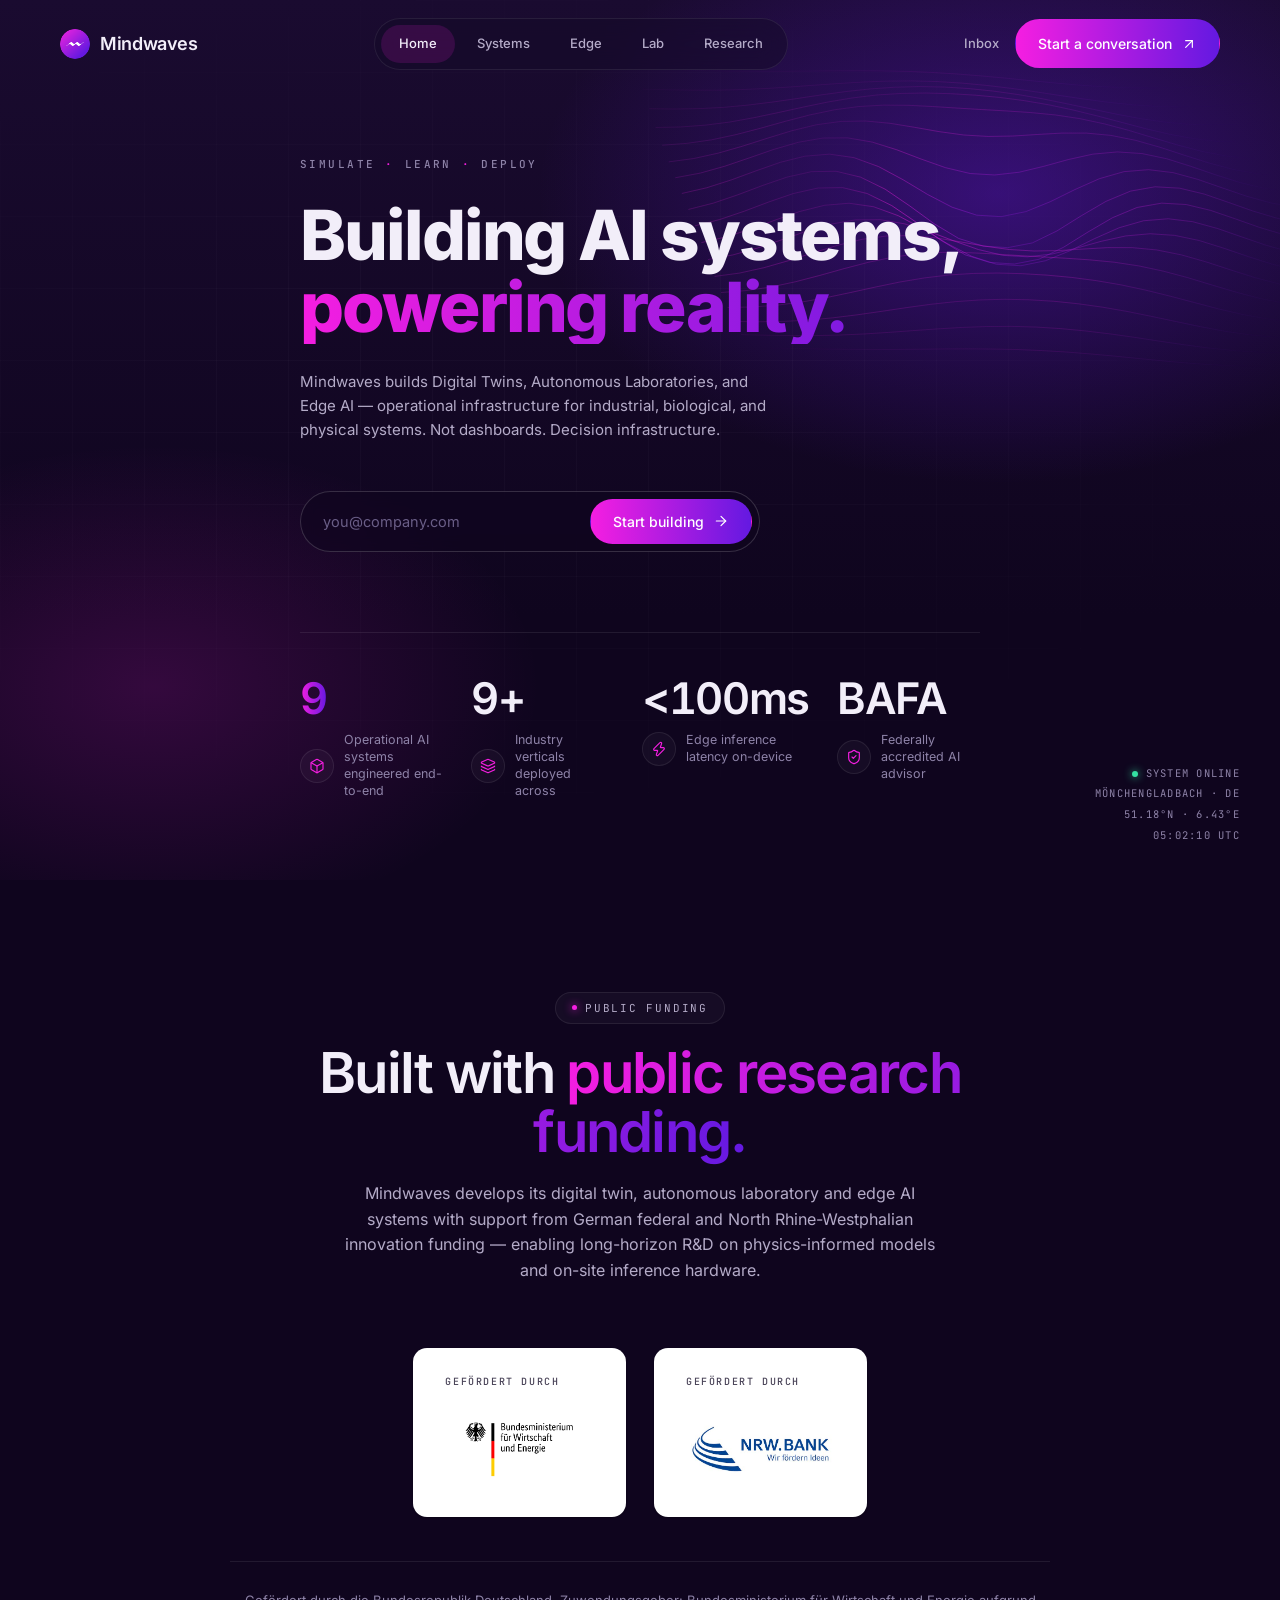
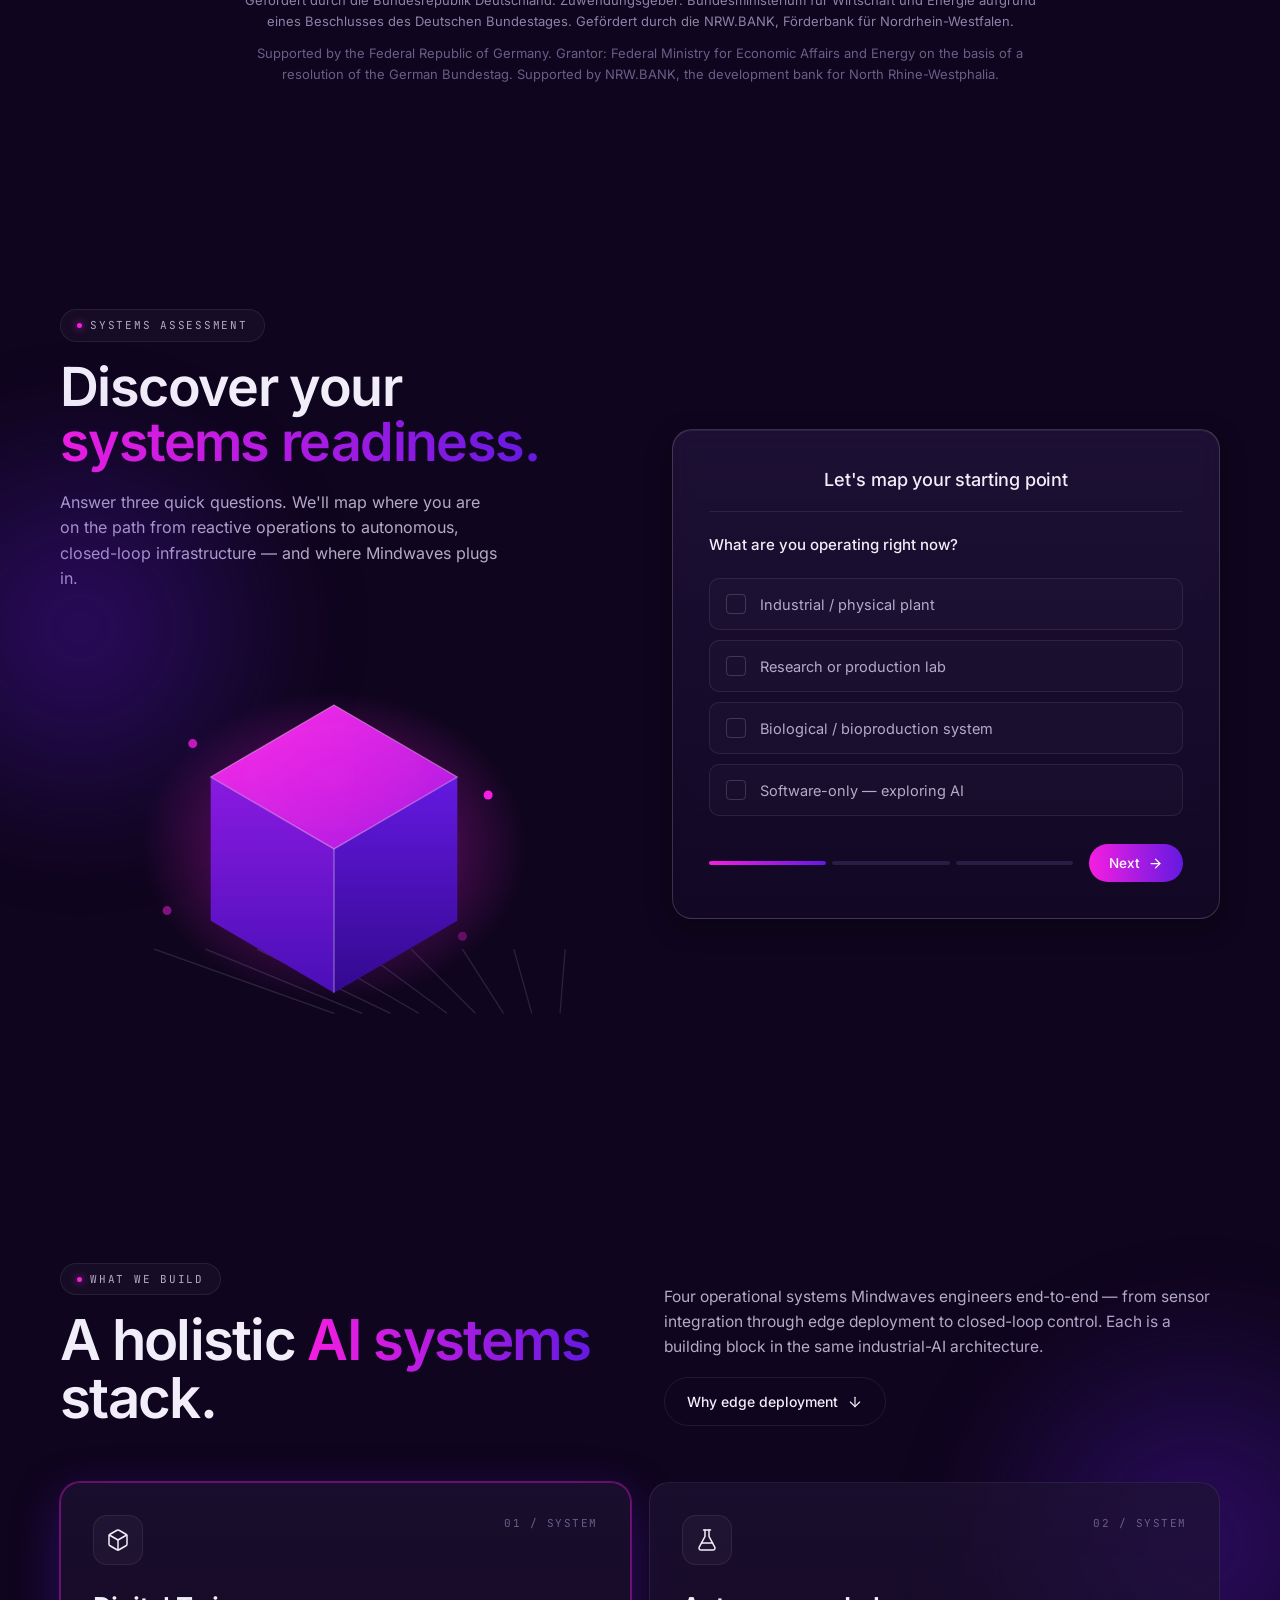
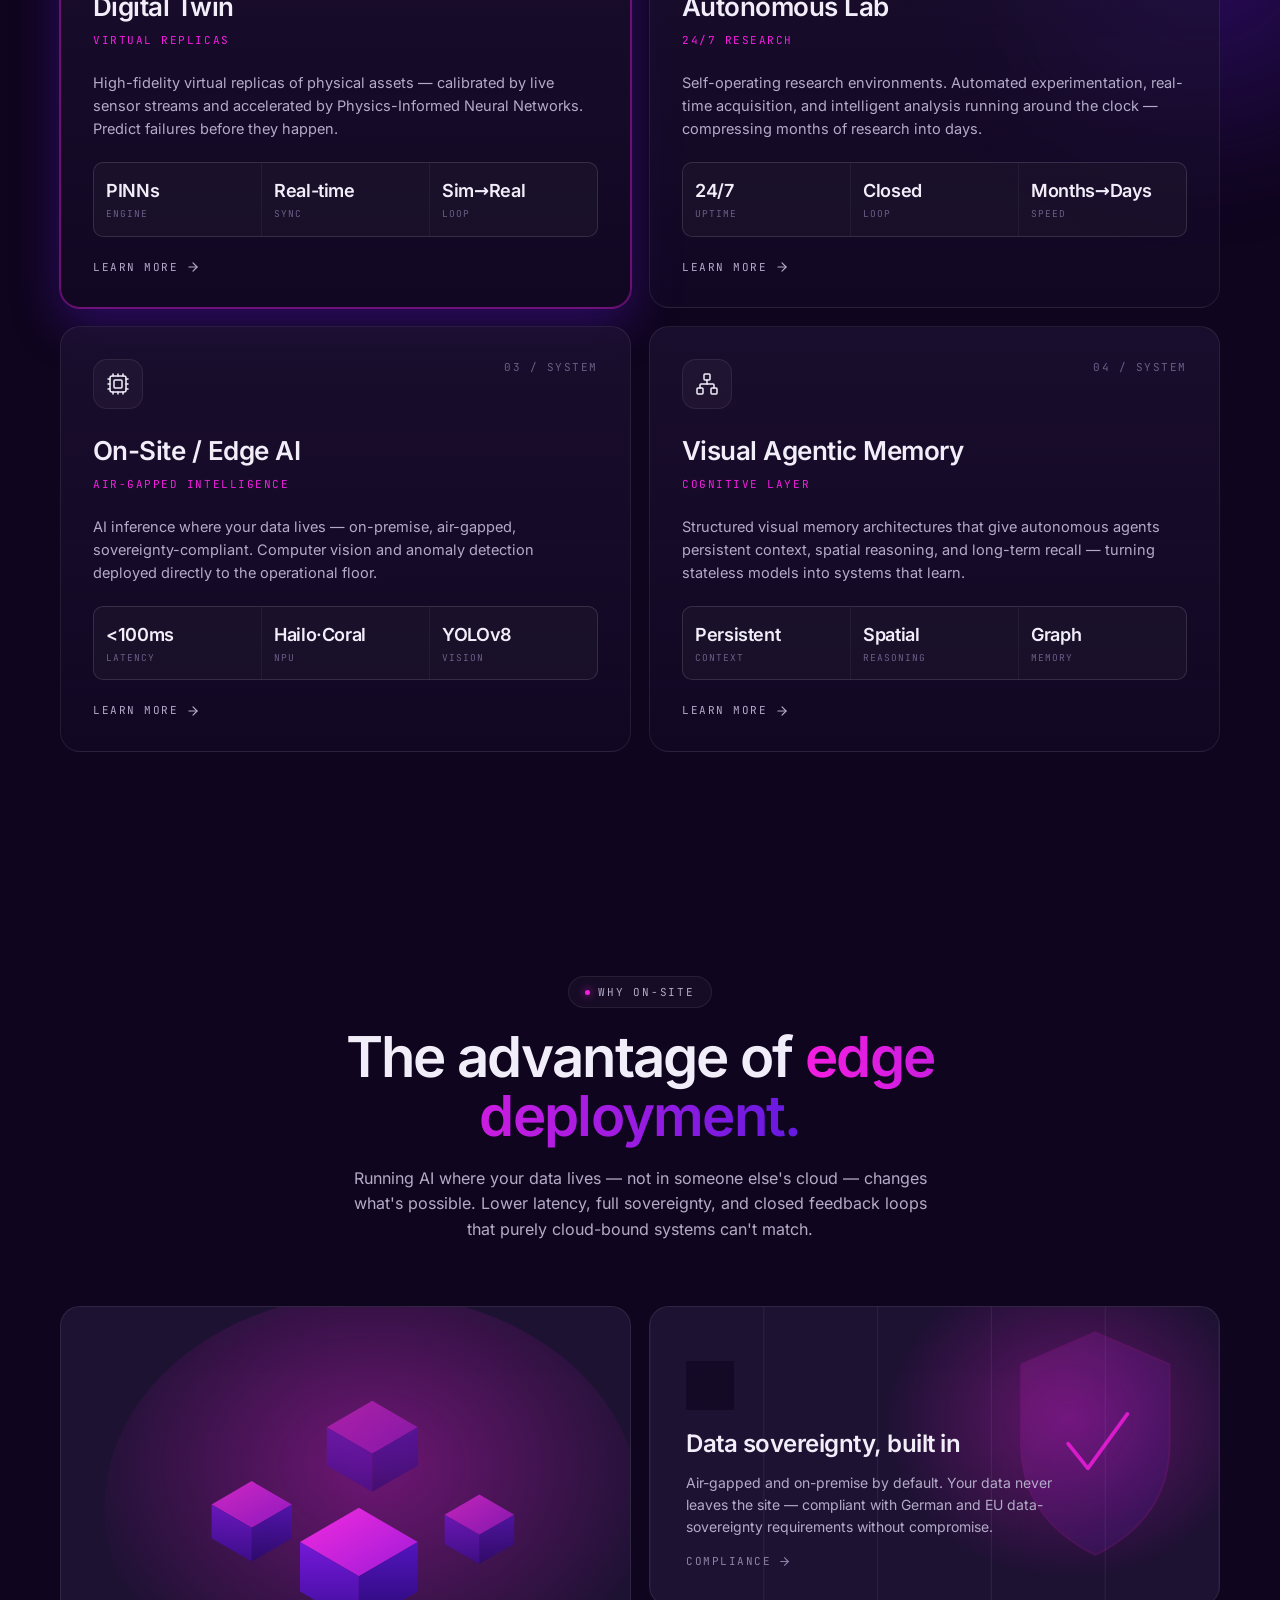
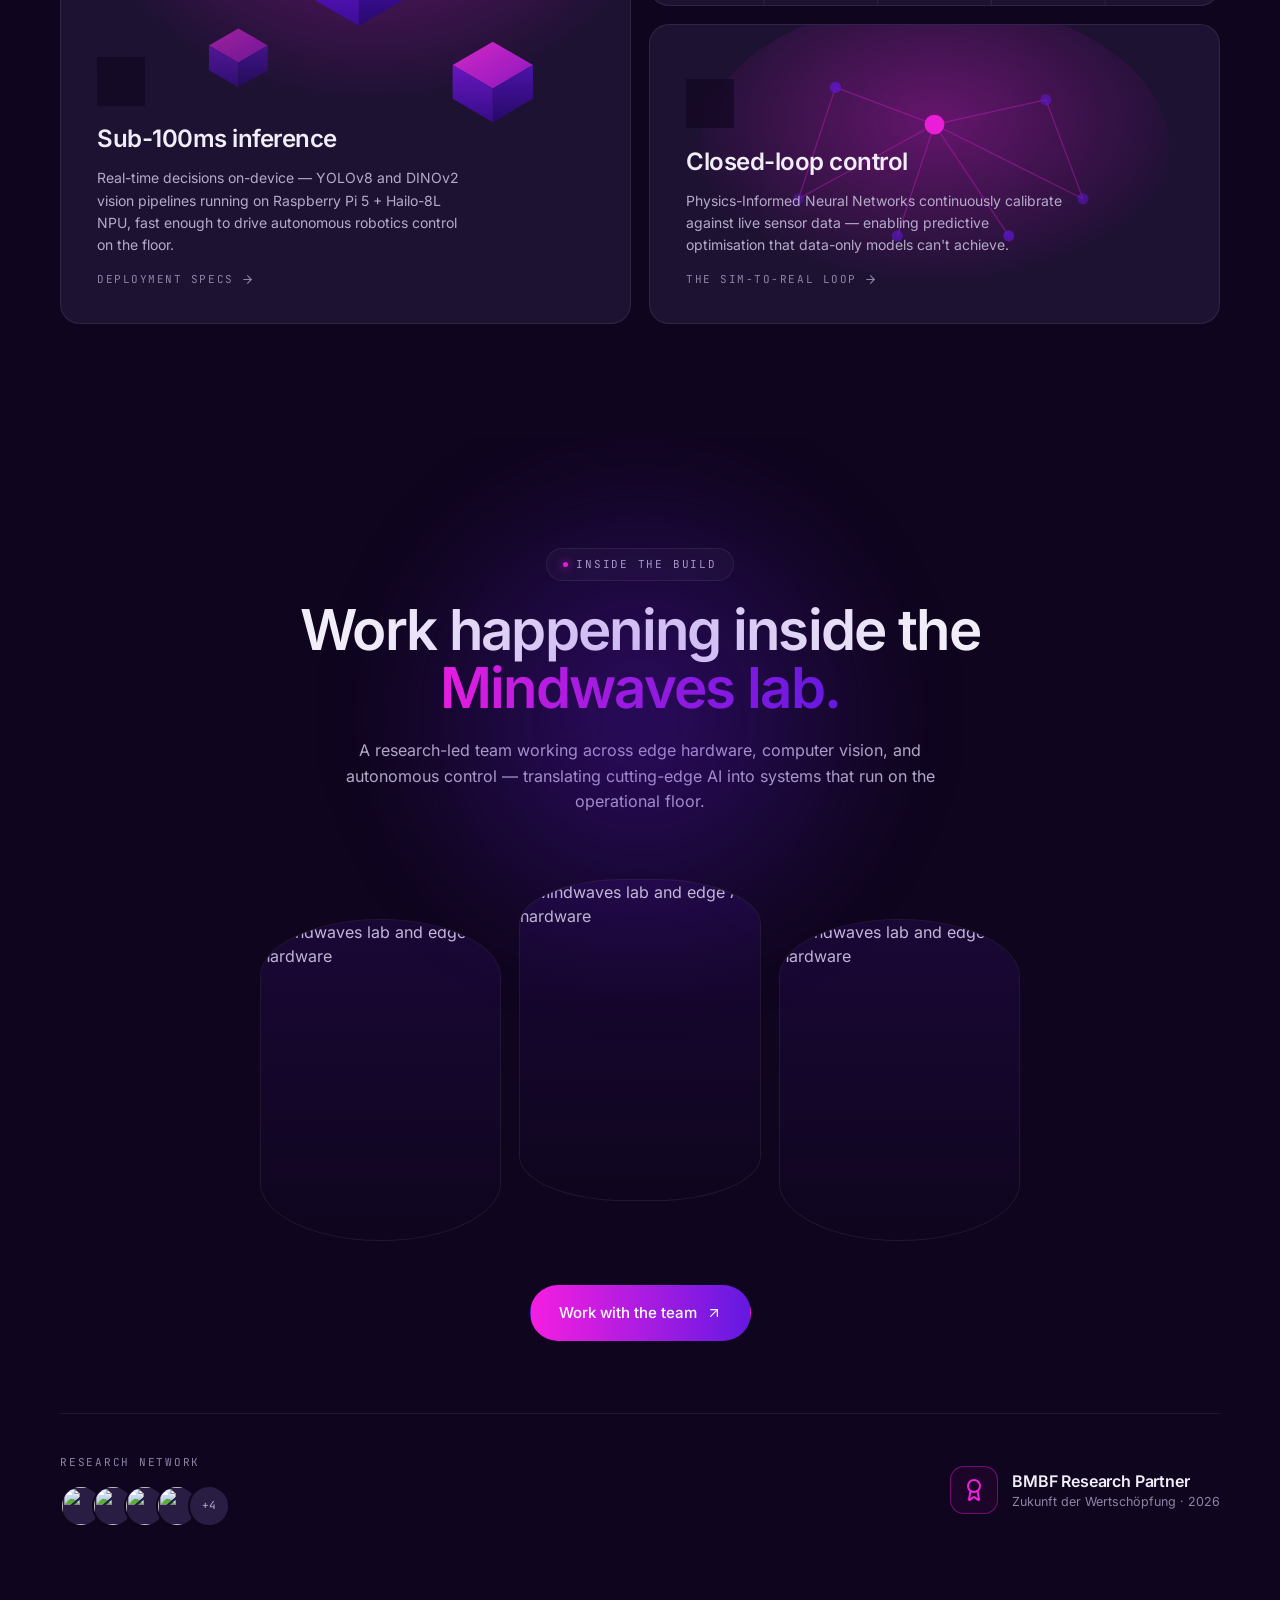
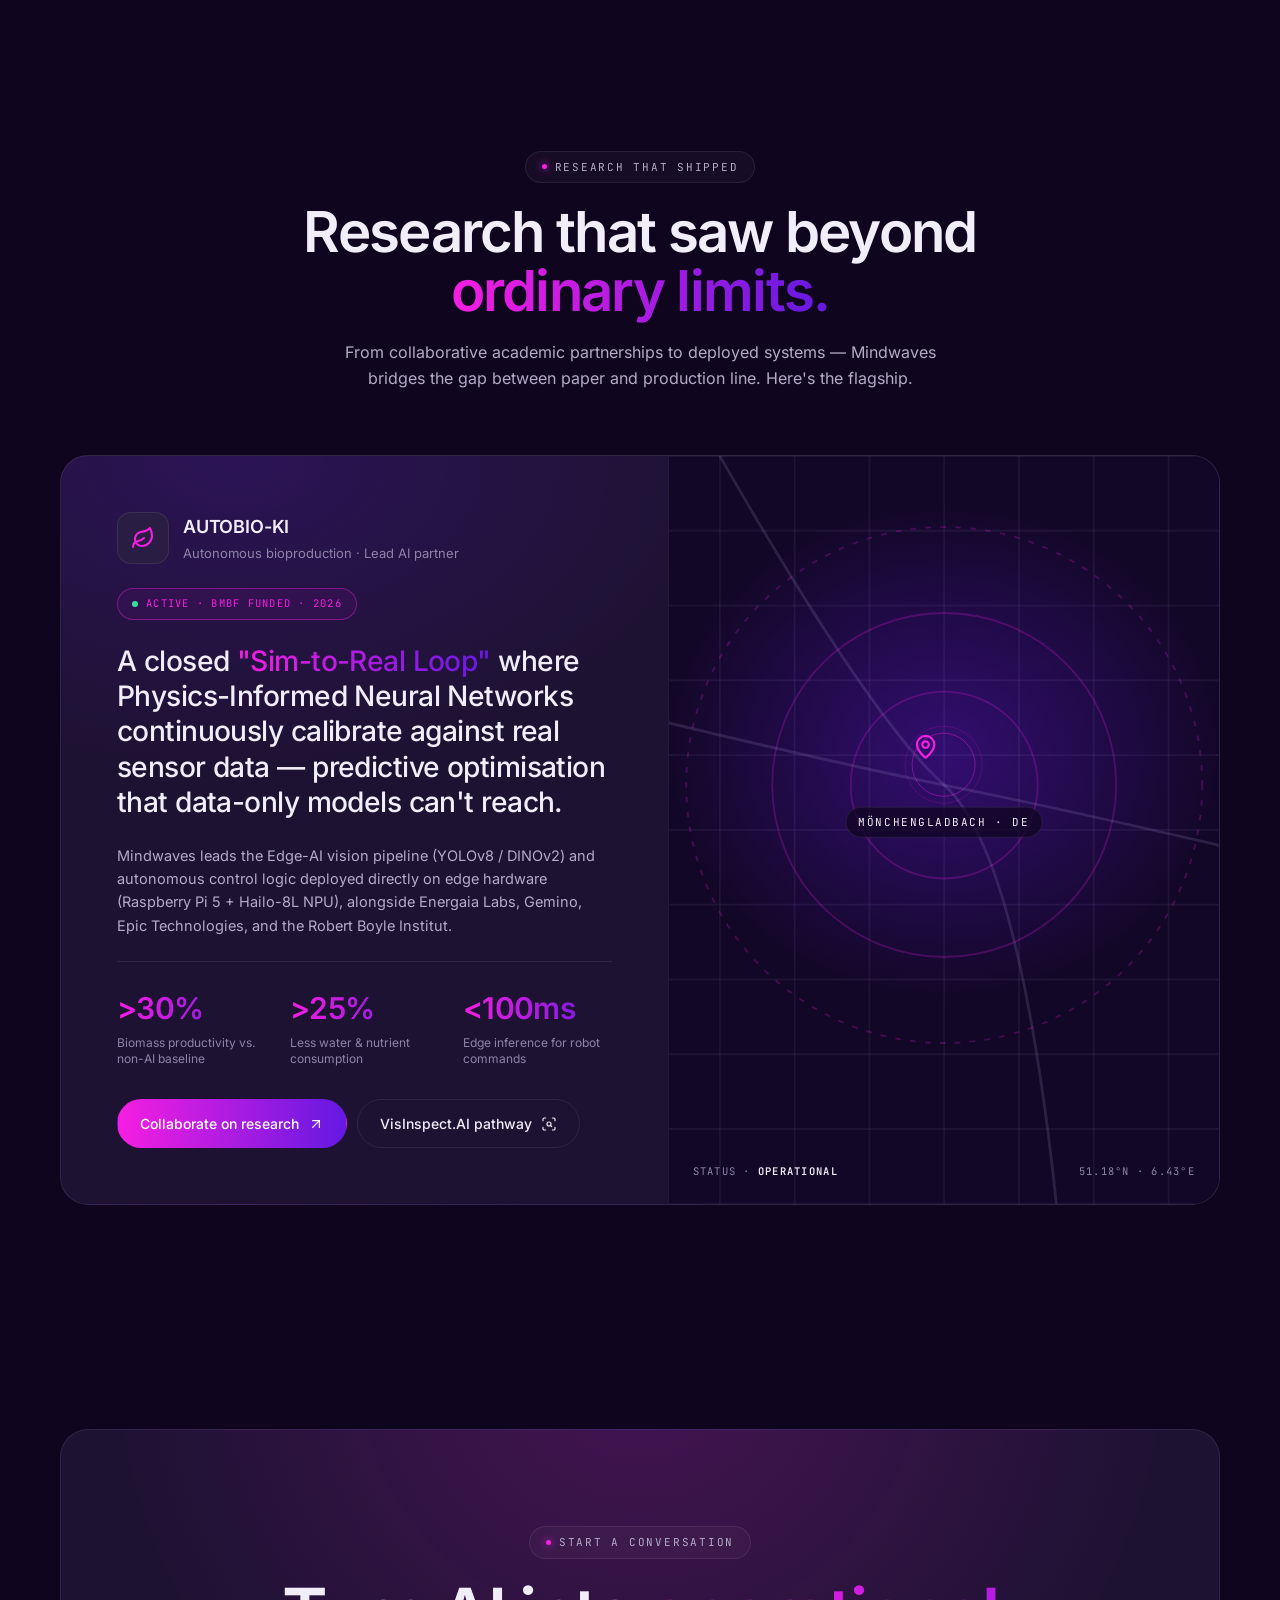
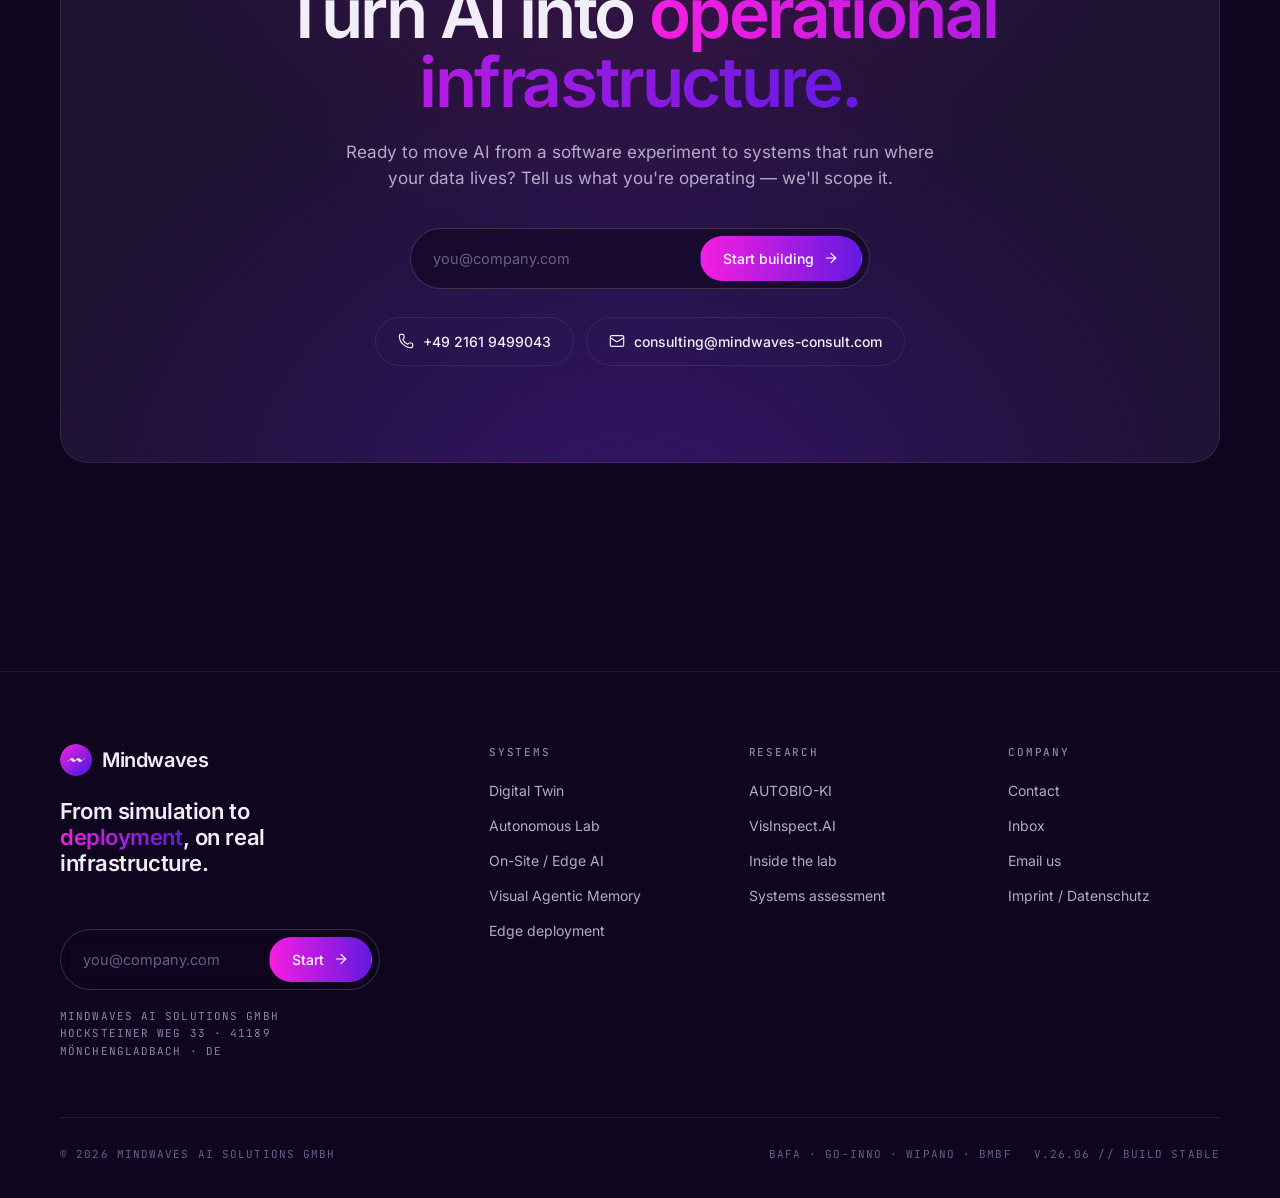
==== commit a431dad1: "Add files via upload" ====
--- a/index.html
+++ b/index.html
@@ -1,52 +1,396 @@
-<!doctype html>
-<html lang="en" data-theme="dark" data-density="regular" data-motion="on">
+<!DOCTYPE html>
+<html>
 <head>
-  <meta charset="utf-8" />
-  <meta name="viewport" content="width=device-width, initial-scale=1" />
+  <meta charset="utf-8">
   <title>Mindwaves — AI infrastructure for real-world systems</title>
-  <meta name="description" content="Mindwaves builds Digital Twins, Autonomous Laboratories, and Edge AI — operational infrastructure for industrial, biological, and physical systems." />
-  <link rel="icon" href="assets/mindwaves-icon-gradient-circle.png" />
-
-  <!-- Tokens + site styles -->
-  <link rel="stylesheet" href="assets/mw-tokens.css" />
-  <link rel="stylesheet" href="site.css" />
-  <link rel="stylesheet" href="contact-modal.css" />
-
-  <!-- Icons -->
-  <script src="https://unpkg.com/lucide@latest"></script>
-
-  <!-- React + Babel -->
-  <script src="https://unpkg.com/react@18.3.1/umd/react.development.js" integrity="sha384-hD6/rw4ppMLGNu3tX5cjIb+uRZ7UkRJ6BPkLpg4hAu/6onKUg4lLsHAs9EBPT82L" crossorigin="anonymous"></script>
-  <script src="https://unpkg.com/react-dom@18.3.1/umd/react-dom.development.js" integrity="sha384-u6aeetuaXnQ38mYT8rp6sbXaQe3NL9t+IBXmnYxwkUI2Hw4bsp2Wvmx4yRQF1uAm" crossorigin="anonymous"></script>
-  <script src="https://unpkg.com/@babel/standalone@7.29.0/babel.min.js" integrity="sha384-m08KidiNqLdpJqLq95G/LEi8Qvjl/xUYll3QILypMoQ65QorJ9Lvtp2RXYGBFj1y" crossorigin="anonymous"></script>
+  <style>
+    * { margin: 0; padding: 0; box-sizing: border-box; }
+    body { background: #faf9f5; display: flex; align-items: center; justify-content: center; min-height: 100vh; font-family: -apple-system, BlinkMacSystemFont, sans-serif; }
+    #__bundler_loading { position: fixed; bottom: 20px; right: 20px; font: 13px/1.4 -apple-system, BlinkMacSystemFont, sans-serif; color: #666; background: #fff; padding: 8px 14px; border-radius: 8px; box-shadow: 0 1px 4px rgba(0,0,0,0.12); z-index: 10000; }
+    #__bundler_thumbnail { position: fixed; inset: 0; width: 100%; height: 100%; display: flex; align-items: center; justify-content: center; background: #faf9f5; z-index: 9999; }
+    #__bundler_thumbnail svg { width: 100%; height: 100%; object-fit: contain; }
+    #__bundler_placeholder { color: #999; font-size: 14px; }
+  </style>
+  <noscript>
+    <style>#__bundler_loading { display: none; }</style>
+    <div style="position:fixed;bottom:12px;left:12px;font:13px/1.4 -apple-system,BlinkMacSystemFont,sans-serif;color:#999;background:rgba(255,255,255,0.9);padding:6px 12px;border-radius:6px;box-shadow:0 1px 4px rgba(0,0,0,0.08);z-index:10000;">
+      This page requires JavaScript to display.
+    </div>
+  </noscript>
 </head>
 <body>
-  <div id="root"></div>
-
-  <template id="__bundler_thumbnail">
+  <div id="__bundler_thumbnail">
     <svg viewBox="0 0 100 100" xmlns="http://www.w3.org/2000/svg">
       <defs>
         <linearGradient id="mwg" x1="0" y1="0" x2="1" y2="0">
-          <stop offset="0" stop-color="#F51EE1" />
-          <stop offset="1" stop-color="#6419E1" />
+          <stop offset="0" stop-color="#F51EE1"></stop>
+          <stop offset="1" stop-color="#6419E1"></stop>
         </linearGradient>
       </defs>
-      <rect width="100" height="100" fill="#0F051E" />
-      <path d="M30 58 Q40 38 50 50 Q60 62 70 42" fill="none" stroke="url(#mwg)" stroke-width="6" stroke-linecap="round" />
+      <rect width="100" height="100" fill="#0F051E"></rect>
+      <path d="M30 58 Q40 38 50 50 Q60 62 70 42" fill="none" stroke="url(#mwg)" stroke-width="6" stroke-linecap="round"></path>
     </svg>
-  </template>
-
-  <!-- Components -->
-  <script type="text/babel" src="tweaks-panel.jsx"></script>
-  <script type="text/babel" src="contact-modal.jsx"></script>
-  <script type="text/babel" src="nav.jsx"></script>
-  <script type="text/babel" src="hero.jsx"></script>
-  <script type="text/babel" src="readiness.jsx"></script>
-  <script type="text/babel" src="systems.jsx"></script>
-  <script type="text/babel" src="advantages.jsx"></script>
-  <script type="text/babel" src="lab.jsx"></script>
-  <script type="text/babel" src="research.jsx"></script>
-  <script type="text/babel" src="contact-footer.jsx"></script>
-  <script type="text/babel" src="app.jsx"></script>
+  </div>
+  <div id="__bundler_loading">Unpacking...</div>
+
+  <script>
+    
+document.addEventListener('DOMContentLoaded', async function() {
+  const loading = document.getElementById('__bundler_loading');
+  function setStatus(msg) { if (loading) loading.textContent = msg; }
+
+  const FONT_MIME = /^(font[/]|application[/](x-)?font-|application[/]vnd\.ms-fontobject)/i;
+  const MIME_TOKEN = /^[\w.+-]+[/][\w.+-]+$/;
+  function toBase64(bytes) {
+    let bin = '';
+    for (let i = 0; i < bytes.length; i += 0x8000) {
+      bin += String.fromCharCode.apply(null, bytes.subarray(i, i + 0x8000));
+    }
+    return btoa(bin);
+  }
+
+  // Error sink persists across replaceWith since it's on window, not the DOM.
+  window.addEventListener('error', function(e) {
+    // Failed resource loads (CSP-blocked links, scripts, images) fire plain
+    // events at the element — warn only; real JS errors carry message/error.
+    if (!e.message && !e.error && e.target && e.target !== window) {
+      console.warn('[bundle] resource failed to load:',
+        e.target.tagName, String(e.target.src || e.target.href || ''));
+      return;
+    }
+    var p = document.body || document.documentElement;
+    var d = document.getElementById('__bundler_err') || p.appendChild(document.createElement('div'));
+    d.id = '__bundler_err';
+    d.style.cssText = 'position:fixed;bottom:12px;left:12px;right:12px;font:12px/1.4 ui-monospace,monospace;background:#2a1215;color:#ff8a80;padding:10px 14px;border-radius:8px;border:1px solid #5c2b2e;z-index:99999;white-space:pre-wrap;max-height:40vh;overflow:auto';
+    d.textContent = (d.textContent ? d.textContent + String.fromCharCode(10) : '') +
+      '[bundle] ' + (e.message || e.type) +
+      (e.filename ? ' (' + e.filename.slice(0, 60) + ':' + e.lineno + ')' : '');
+  }, true);
+
+  try {
+    const manifestEl = document.querySelector('script[type="__bundler/manifest"]');
+    const templateEl = document.querySelector('script[type="__bundler/template"]');
+    if (!manifestEl || !templateEl) {
+      setStatus('Error: missing bundle data');
+      console.error('[bundler] Missing script tags — manifestEl:', !!manifestEl, 'templateEl:', !!templateEl);
+      return;
+    }
+
+    const manifest = JSON.parse(manifestEl.textContent);
+    let template = JSON.parse(templateEl.textContent);
+
+    // Nested page bundles (iframe targets). Each ships ONCE, in the ROOT
+    // document's manifest; frame srcs carry an about:blank#<uuid> marker
+    // instead of a substitutable uuid. Every document mints the blobs for
+    // its OWN frames — from local text at the root, or text obtained from
+    // its DIRECT parent over the relay protocol below — so each frame
+    // navigation stays same-origin with its initiator and a deduped page
+    // loads at any depth on any host, including a file:// download's
+    // opaque origins (where a blob minted by one document cannot be
+    // navigated to by another).
+    const pageOrderEl = document.querySelector('script[type="__bundler/page_order"]');
+    const pageOrder = pageOrderEl ? JSON.parse(pageOrderEl.textContent) : [];
+    const pageSet = new Set(pageOrder);
+    const pageTexts = {};
+
+    // ── Nested-page text protocol (parent-chain relay) ──
+    // Page bundles ship once, in the ROOT document's manifest. Every
+    // document mints the blobs for its OWN frames, obtaining page text
+    // through a strict parent-chain relay: a document only ever SENDS to
+    // its direct parent (which, for every document the publisher's own
+    // runtime minted, is another publisher document) and only ACCEPTS
+    // text from that direct parent; requests from below are honored only
+    // for the document's own child frames, and the ROOT never sends
+    // upward at all. That last rule is load-bearing: the artifact host's
+    // frame-ancestors allows claude.ai (and friends) to frame an
+    // artifact, so window.top can be a FOREIGN document — a top-addressed
+    // protocol would hand page uuids to that ancestor and accept forged
+    // "page text" from it, minting attacker HTML as an artifact-origin
+    // blob document. The chain never touches the ancestor: requests stop
+    // at the root, replies are origin-addressed per hop (never '*' when
+    // an origin exists), and both directions are origin-gated (on https
+    // a foreign sender's origin can never equal this document's; in
+    // opaque contexts — file:// — everything serializes as 'null', where
+    // an embedded EXTERNAL frame still fails the gate by carrying its
+    // own real origin, and a sandboxed child of such a frame is excluded
+    // by the own-child-frames check plus uuid unguessability). Shape is
+    // deny-by-default: one request form, one reply form, no error
+    // replies.
+    // window.origin is the SERIALIZED SECURITY origin ('null' in opaque
+    // contexts such as a sandboxed preview iframe) — location.origin is
+    // computed from the URL and stays 'https://…' even when the document
+    // is sandboxed, which would misgate every opaque chain.
+    const OWN_TARGET = /^https?:[/][/]/.test(window.origin || '')
+      ? window.origin
+      : '*';
+    function trustedOrigin(e) {
+      if (e.origin === window.origin) return true; // https chains; opaque==opaque
+      // file:// trees: Chrome serializes the file document's origin as
+      // 'file://' while the blob: documents it mints serialize as 'null',
+      // so the two legitimate shapes can never string-match — accept the
+      // pair in both directions. https origins never serialize as either,
+      // and sender identity (own child frame / direct parent) is checked
+      // separately.
+      return (
+        (e.origin === 'null' &&
+          (window.origin === 'file://' ||
+            window.location.protocol === 'file:')) ||
+        (/^file:/.test(e.origin) && window.origin === 'null')
+      );
+    }
+    // Non-empty only in the root document (nested bundles ship an empty
+    // island), so it doubles as the root marker: the root answers from
+    // local text and treats a miss as authoritative — never relaying to
+    // its (possibly foreign) parent.
+    const isPageRoot = pageOrder.length > 0;
+    const blobUrls = {};
+    const resourceBlobs = {};
+    const UUID_SHAPE = /^[0-9a-f]{8}-[0-9a-f]{4}-[0-9a-f]{4}-[0-9a-f]{4}-[0-9a-f]{12}$/;
+    const pendingFrames = {}; // uuid -> [{el, frag}] awaiting text for own frames
+    const pendingRelays = {}; // uuid -> [childWindow] awaiting text to pass down
+    function mountPage(el, frag, text) {
+      const pageBlob = new Blob([text], { type: 'text/html' });
+      const u = URL.createObjectURL(pageBlob);
+      resourceBlobs[u] = pageBlob;
+      el.src = u + frag;
+    }
+    function deliverPage(uuid, text) {
+      const frames = pendingFrames[uuid];
+      delete pendingFrames[uuid];
+      if (frames) for (const f of frames) mountPage(f.el, f.frag, text);
+      const relays = pendingRelays[uuid];
+      delete pendingRelays[uuid];
+      if (relays) {
+        for (const cw of relays) {
+          try { cw.postMessage({ __bundler_page: uuid, __bundler_text: text }, OWN_TARGET); } catch (err) { /* gone */ }
+        }
+      }
+    }
+    function ownFrameWindows() {
+      const out = [];
+      for (const f of Array.from(document.querySelectorAll('iframe'))) {
+        try { if (f.contentWindow) out.push(f.contentWindow); } catch (err) { /* detached */ }
+      }
+      return out;
+    }
+    window.addEventListener('message', function (e) {
+      const d = e.data;
+      if (!d || typeof d !== 'object' || !e.source) return;
+      // Origin gate first; the structural checks below (own-child-frames
+      // for requests, direct-parent + solicited-uuid for replies, the
+      // root's never-relay rule) are what hold in fully opaque chains
+      // where origin strings can't discriminate — a sandboxed root's
+      // FOREIGN wrapper still fails all three even though both serialize
+      // as real-vs-'null' rather than matching.
+      if (!trustedOrigin(e)) return;
+      if (typeof d.__bundler_need === 'string' && UUID_SHAPE.test(d.__bundler_need)) {
+        // Requests are honored only for this document's own child frames.
+        if (ownFrameWindows().indexOf(e.source) < 0) return;
+        const uuid = d.__bundler_need;
+        const text = pageTexts[uuid];
+        if (typeof text === 'string') {
+          try { e.source.postMessage({ __bundler_page: uuid, __bundler_text: text }, OWN_TARGET); } catch (err) { /* gone */ }
+          return;
+        }
+        if (isPageRoot || window.parent === window) return; // authoritative miss
+        const waiting = pendingRelays[uuid];
+        if (waiting) {
+          if (waiting.indexOf(e.source) < 0) waiting.push(e.source);
+          return;
+        }
+        // Never-answered uuids would otherwise accumulate forever under a
+        // request spray; past the cap (far above any real page count) new
+        // relays are dropped rather than remembered.
+        if (Object.keys(pendingRelays).length >= 128) return;
+        pendingRelays[uuid] = [e.source];
+        window.parent.postMessage({ __bundler_need: uuid }, OWN_TARGET);
+      } else if (
+        typeof d.__bundler_page === 'string' &&
+        UUID_SHAPE.test(d.__bundler_page) &&
+        typeof d.__bundler_text === 'string'
+      ) {
+        // The shape test is load-bearing beyond tidiness: the solicited
+        // check below uses the in operator, which matches prototype keys
+        // ('__proto__', 'constructor') — an unshaped key would reach
+        // deliverPage and throw, painting the error banner.
+        // Text is accepted only from the direct parent — the document
+        // that minted this one.
+        if (e.source !== window.parent || window.parent === window) return;
+        if (!(d.__bundler_page in pendingFrames) && !(d.__bundler_page in pendingRelays)) return;
+        deliverPage(d.__bundler_page, d.__bundler_text);
+      }
+    });
+
+    const uuids = Object.keys(manifest);
+    setStatus('Unpacking ' + uuids.length + ' assets...');
+
+    await Promise.all(uuids.map(async (uuid) => {
+      const entry = manifest[uuid];
+      try {
+        const binaryStr = atob(entry.data);
+        const bytes = new Uint8Array(binaryStr.length);
+        for (let i = 0; i < binaryStr.length; i++) bytes[i] = binaryStr.charCodeAt(i);
+
+        let finalBytes = bytes;
+        if (entry.compressed) {
+          if (typeof DecompressionStream !== 'undefined') {
+            const ds = new DecompressionStream('gzip');
+            const writer = ds.writable.getWriter();
+            const reader = ds.readable.getReader();
+            writer.write(bytes);
+            writer.close();
+            const chunks = [];
+            let totalLen = 0;
+            while (true) {
+              const { done, value } = await reader.read();
+              if (done) break;
+              chunks.push(value);
+              totalLen += value.length;
+            }
+            finalBytes = new Uint8Array(totalLen);
+            let offset = 0;
+            for (const chunk of chunks) { finalBytes.set(chunk, offset); offset += chunk.length; }
+          } else {
+            console.warn('DecompressionStream not available, asset ' + uuid + ' may not render');
+          }
+        }
+
+        if (pageSet.has(uuid)) {
+          pageTexts[uuid] = new TextDecoder().decode(finalBytes);
+          return;
+        }
+        if (FONT_MIME.test(entry.mime) && MIME_TOKEN.test(entry.mime)) {
+          // Strict artifact hosts allow font-src data: but not blob:.
+          blobUrls[uuid] = 'data:' + entry.mime + ';base64,' +
+            (entry.compressed ? toBase64(finalBytes) : entry.data);
+        } else {
+          const blob = new Blob([finalBytes], { type: entry.mime });
+          blobUrls[uuid] = URL.createObjectURL(blob);
+          resourceBlobs[blobUrls[uuid]] = blob;
+        }
+      } catch (err) {
+        console.error('Failed to decode asset ' + uuid + ':', err);
+        const blob = new Blob([], { type: entry.mime });
+        blobUrls[uuid] = URL.createObjectURL(blob);
+        resourceBlobs[blobUrls[uuid]] = blob;
+      }
+    }));
+
+    const extResEl = document.querySelector('script[type="__bundler/ext_resources"]');
+    const extResources = extResEl ? JSON.parse(extResEl.textContent) : [];
+    const resourceMap = {};
+    for (const entry of extResources) {
+      if (blobUrls[entry.uuid]) resourceMap[entry.id] = blobUrls[entry.uuid];
+    }
+
+    // Artifact-host CSP (connect-src 'self') refuses fetch() of blob: URLs —
+    // consumers read these Blobs directly. Survives the swap like the error sink.
+    window.__resourceBlobs = resourceBlobs;
+
+    setStatus('Rendering...');
+    // Page uuids have no blob here — they ride inside about:blank#<uuid>
+    // frame markers the pass below resolves after the swap.
+    for (const uuid of uuids) {
+      if (pageSet.has(uuid)) continue;
+      template = template.split(uuid).join(blobUrls[uuid]);
+    }
+
+    // Strip integrity + crossorigin — blob URLs from a file:// document inherit
+    // a null origin, so crossorigin forces a CORS fetch that SRI then rejects.
+    // The manifest bytes are ours; SRI protects against CDN compromise, not this.
+    template = template.replace(/\s+integrity="[^"]*"/gi, '').replace(/\s+crossorigin="[^"]*"/gi, '');
+
+    const resourceScript = '<script>window.__resources = ' +
+      JSON.stringify(resourceMap).replace(/<\//g, '<\\/') +
+      ';</' + 'script>';
+    // Inject after <head> so the DOCTYPE stays first; prepending the script
+    // would push the parser into quirks mode. DOMParser always emits a <head>
+    // (synthesizing one if the source HTML omitted it) but may carry
+    // attributes through, so match the full opening tag. slice() rather than
+    // replace() keeps us clear of $-pattern substitution in resourceScript.
+    const headOpen = template.match(/<head[^>]*>/i);
+    if (headOpen) {
+      const i = headOpen.index + headOpen[0].length;
+      template = template.slice(0, i) + resourceScript + template.slice(i);
+    }
+
+    // Parse the template and swap the root element. Scripts inserted via
+    // DOMParser/replaceWith are inert per spec — re-create each with
+    // createElement so they execute, awaiting onload for src scripts to
+    // preserve ordering (React before ReactDOM before Babel before text/babel).
+    const doc = new DOMParser().parseFromString(template, 'text/html');
+    document.documentElement.replaceWith(doc.documentElement);
+
+    // Resolve page-frame markers: mint this document's own blob for each
+    // framed page — from local text when this is the root, otherwise by
+    // asking the direct parent over the relay protocol above. An
+    // unanswered request leaves the frame on about:blank, the same
+    // degraded state as a refused embed.
+    {
+      const MARKER = /^about:blank#([0-9a-f]{8}-[0-9a-f]{4}-[0-9a-f]{4}-[0-9a-f]{4}-[0-9a-f]{12})(#.*)?$/;
+      const needed = [];
+      for (const el of Array.from(document.querySelectorAll('iframe'))) {
+        const m = MARKER.exec(el.getAttribute('src') || '');
+        if (!m) continue;
+        const text = pageTexts[m[1]];
+        if (typeof text === 'string') {
+          mountPage(el, m[2] || '', text);
+        } else if (window.parent !== window && !isPageRoot) {
+          const had = pendingFrames[m[1]];
+          (pendingFrames[m[1]] = had || []).push({ el: el, frag: m[2] || '' });
+          if (!had) needed.push(m[1]);
+        }
+      }
+      for (const uuid of needed) {
+        window.parent.postMessage({ __bundler_need: uuid }, OWN_TARGET);
+      }
+    }
+
+    const dead = Array.from(document.scripts);
+    for (const old of dead) {
+      const s = document.createElement('script');
+      for (const a of old.attributes) s.setAttribute(a.name, a.value);
+      s.textContent = old.textContent;
+      // text/babel scripts with a src: read and inline. transformScriptTags
+      // does XHR against the src, but blob:null/ from a file:// origin is
+      // silently dropped. Inlining makes it a plain inline babel script,
+      // which transformScriptTags handles unconditionally.
+      if ((s.type === 'text/babel' || s.type === 'text/jsx') && s.src) {
+        const pre = resourceBlobs[s.src.split('#')[0]];
+        s.textContent = pre ? await pre.text() : await (await fetch(s.src)).text();
+        s.removeAttribute('src');
+      }
+      const p = s.src ? new Promise(function(r) { s.onload = s.onerror = r; }) : null;
+      old.replaceWith(s);
+      if (p) await p;
+    }
+    // Babel standalone auto-transforms type=text/babel on DOMContentLoaded,
+    // which fired before we swapped the document. Trigger manually if present.
+    if (window.Babel && typeof window.Babel.transformScriptTags === 'function') {
+      window.Babel.transformScriptTags();
+    }
+  } catch (err) {
+    setStatus('Error unpacking: ' + err.message);
+    console.error('Bundle unpack error:', err);
+  }
+});
+
+  </script>
+
+  <script type="__bundler/manifest">
+{"5000b741-dccf-41ca-9c95-8e3cf286b3a0":{"mime":"image/png","compressed":false,"data":"[base64]/IGD5HijCsxWd/9o7vlVuuevu9zz3me53vO+/1WuWzf/tzznPc9z3ue833fe8/dMhqNhKIoiqJK68/3DBc2vLTx/3eIyD4RkTGVaL+mOhVkHxeRs2PYE+tfX9Xx9dzNwz3HhaIoiqIKawsNG0VRFDVJJ/YMd4xWzZWIzK/+M+6/50TyDVSQWZuKTXBnRGR59b/Pyorhk9HKa2uvn3j9cM9GE0hRFEVRF4iGjaIoquc6sWe4T1aeds2v/nP+ydfqv2c9TRGoATNjRyLnZNXQyctP8pZX/zn7ncM9J8a/k6IoiuqDaNgoiqIa1+OD4bysGLE1Y7ZvNDpvymYnvZ9mzYZVvn/N1J3d+O/voqGjKIpqWjRsFEVRDWiMKVtY/ffejaxm2gc2MMXZyo/1jIgsj142c8dFZPm7h3uWFaEoiqIoQNGwURRFVaS/GAz3ycvGbJ+I7BiJ7O/6/miztsnHAt1iRbMB/XpcVj5eeWL1n+Xv5lM5iqKoakTDRlEUBai/ePmJ2YKsGLN5Gfe0TNEmzVo8C9avjUbuxBv4RI6iKApONGwURVHB+sTKU7N9IrJvdSfGTk/Mos1aoQ033GJFs6j9GqPHVj9auSwiJ27hzxVQFEWFioaNoijKUavmbEFe/kjj+admZot0mrVwNrpfBdp8XEYvP4m7ZZkmjqIoyks0bBRFUUb6xMrHGhfkZXOWfHJGs2YXK5qN7leRNsf8YbTykcrjsmri9i/ze3EURVEWomGjKIoqpE8OhguyatBGK/+euGW+SLxZ65N58Waj+2Vo1sZp7acHjq/+c2L/Mn8YnKIoKlc0bBRFUVPoU4PhDhFZWDVmC+Lx0UYNS7Pmxja7mUqiAWW765/CHV9Y5qYmFEVRWtGwURRFddCnXv5449o/c4imJHonyBQbfV6sWJo1Xbujld+LO772z600cBRFURNFw0ZRFDVGq0/QDsg6g7b+74imhGYtn+X389INGOUBDRxFUdQE0bBRFEXJyx9xlDEfcdwoRFNCs5bP0qylG3B84nhmJPKwrBq42/gdOIqiKBo2iqL6qydWttg/sPo9tP2TeNiPv9GsZbM0a+kGgj8e+risGrjb+FMCFEX1VDRsFEX1Rk9c+DHHAyIyW/13lWjW3NpMsdHHWoTFNGsbdU5Ejq89gXsjPz5JUVRPRMNGUVTTWnuKtvpP0Z0cw80DzZpbmyk2+liLsGNerOT6WNuB8ugb+RtwFEU1LBo2iqKa0xOD4ZpBW5ANm4WIVLMY3ZwNNmuwTxwdWdR+qdh6zdpGnZOVJ29rT9/43TeKopoRDRtFUdXr04PhjtHLT9Hu2oytdDF6IUuzFs6i9kvFGZi16GNdx35QVs3bm/[base64]/[base64]/WcuetGXYqP7RbOWz5ZoE9E8qNhMs+ZpYjUsSM6f36zkDn5kkqIoB9GwURRlps+8/L20RVn3W2moi77wBSbNWjZLs5ZuoPrrw5FVvP/xkcgREXn4e/[base64]/dKIpSioaNoqjOenJlp8elkcF2/I0tziazNGvhLGq/VJyBWYs+VisW5GnyOVndYfL7lvecUDRHUVSPRcNGUdREPTkYrj1N21/7gj560ShiY9b4REXHovZLxdGsQZo1RZuPjUSO3rm856iiGxRF9VA0bBRFjdWTL28ickhE5kTCFzdtLEZp1sLZ6H4VaZNmrXaztvHjkkdF5Mid/LgkRVFjRMNGUdQFWvvYo2z42GPtC3qIfnWEvfta+9hq2Oh+0azls43n/IOyYtz4cUmKos6Lho2iKBEReXIwXJCVp2l3bfwb8OKmEwvRL0CzBnFeDFjPJyoalmYtn23crK3XY7Ji3B5WNE1RVKOiYaOonuvJwXBRErs9Ri/OSrAQ/aJZc2Mr+PjbdGyigdrzgE+TJ7JnRGTpzfyeG0X1WjRsFNVDrX4/7ZCsfEdtbhwDtGCZmo3uV/ROkCk2+rxYsTRrunZRx8uCjT7WAuw5WflZgCNv5vfcKKp3omGjqB5pnVE7JJtsyw+6YFGx0f2iWctne/pEpVMDtecBc35qdu1nAZbevLxnWdEsRVEVi4aNonqgdRuJ3DuJrWDBMpEL7xfNWjZLs5ZuAPH6QD2HqP3KZVe5B0Vk6ftp3CiqedGwUVTD+uxgOD/qaNRE4hchGhZ2MUqz5tbmZixqvzqzNGvV57yGzWzzgyJy5PuX9xxXNENRVEWiYaOoBvXZ1R0fR2N2fEwpesGiYWEXozRrbm2m2OhjLcKOedHTxGpY1HOI2i+zNlf+8JiILH3/GRo3impNNGwU1ZBWjdqSiOyPXoRo2CaeqNCsubWZYqOPtQgbbNZgz4uCje6Xe/yL//DYSGTp79G4UVQzomGjqAa03qiJxC9YNGwTi9Fgs8YnKrj9UrE0a9XnQXS+bHj5MaFxo6gmRMNGURVro1ET6dmCRdEGzZpdrGgWtV8qzsCsRR+rNxvdLzCztv61x0Rk6Qdo3CiqWtGwUVSFOjkYLow2GDWRfi1Yoo9VxMaseZpYDQtxvoNj5bI0a/kscz7dQIc8oHGjqEpFw0ZRFenkyvb8R0cbjJpI/OKid4v0ys0axDnMZKP7VaRNmjWaNQ07vVlbLxo3iqpMNGwUVYFWjdrSKLE9f58WLBD9olkLZ6P7RbOWzzLnlWwZs7Zej4nI4g+c4e+4URS6aNgoClgn1/3gNe8ug/SrI9y78+LIRveLZi2fpVlTsop8mSLWgyKydBeNG0XBioaNogB1cjDcISKHVv+ZpVkD6RfNmhvbbM4rnpJo2o0eLw1Ls6Zkbc3aej0oIofuOrPnrKIZiqIcRMNGUUDaaNREuGDxjjWWUzTap/NixdKs6dpFHS8LNvpY3Vk/s7amcyJyRESO0LhRFI5o2CgKRCcHw0VZ+fjj3NprNGvx/aJZy2f5RCXdQO15wJzPZ5OcgVlT9P/cSOTQgTN7jnZ/C0VRVqJho6hgnVz5LbUjIrJ3/et9WrCk2Oh+0azlszRr6QZ6/8RRwaL2K5cFNWvr2TOyYtweVrydoqjComGjqCCtbdEvHbfoj15YWLGwi1GatWyWZi3dQPXXhyOL2i+zNjuaNedjfUxElg7wpwAoKkQ0bBTlrNXvqS2JyDvH/[base64]/[base64]/jjp8/FGECxbvWEm2I9y78+LIRveLZi2f5Q0KJavIl+hjKNTmb4jI0lv4MUmKyhING0Vl6NRgeEBEjow6fPxRhGbNO1aSpVlzY5vOeZq17DZhx9aCDTZrgeeFH5OkqEzRsFHUFDq1svvjkZHIXV3fwwULSL9o1tzYZhejiQZqzwPmvCHbX7O2nn1MRBZ/kD+6TVFqbY3uAEXVplMrP359gmZNx0b3azSiWfNkm12M0qxVf6xW7CjFGpi1ZKyMNh3Y/SIy/D/mhkuKt1IUJXzCRlGddWow3Ccrm4rs5YJFx0b3K3rb/hQbfV40bIk2K1xgdmoA0cRqWOZ8PpvkjMxaV6GyI9lyRkQW7zkzf1zRFEX1VjRsFDVBq5uKLInIO0W4YNFy4QtMmrVslmYt3UD114cji9ovszZp1lJmbf3//oaILN1zZp6bklDUJqJho6hNdGowXJCVp2pzIv1asGhY2MUozZpbmyk2+liLsDRrvcoDT7MWfaxWbDrnt4x7+ZysPG17WNEViuqVaNgoaoxWn6odEZF7117r04JFw8IuRmnW3NpMsdHHWoRVPCXRxEccLysWtV9mbdKsJV4fa9bW64OyYtz4tI2iNoiGjaI2aHWr/qMiMrv2GhcsOjZ8MRps1jxNrIblIl3J0qxVnwfR+ZJ6Ofq8WLEZZm1N50Yiiwf5tI2iLhANG0WtavWp2lHZsPtj7QsWDdvEYrRHZi06X1Isar9ULM1a9XkQnS+pl6PPi4Ytk/PdzNqG9z8mK8ZtWdEFimpW3NafouT8U7VlacysjZRsTnzPWEmWZi2cRe1XivMyaxDXhwGbOi6EfrnFp1krbdZEVn4C4MRDc8uHFN2gqGbFJ2xUr5V6qiZS/8K1d4t0A7PGJyo6FrVfKs7IrOW8H5XlDYp0A4h54B0/w6xt1Adl5Wkbv9tG9VY0bFRvNe67amtCXLBo2N4t0mnWwtnofhVpk2YNcu6LPtYkS7OWONbO31fTxDo3Eln8IX63jeqpaNio3mnj76ptFBcs3VmIftGshbPR/aJZy2eZ80qWZs3TrK1nPygrxo1P26heiYaN6pU2/q7aRtGsdWch+tUR7t15MWCbfppMs5bdZu3zmYpV5AvqeFmwDmZtTeeET9uonomGjeqNTg2GSyJy/7i/ccGiYyH6RbPmxja7GFU8JdG0izpeVixqv0xYmrVos7ZevyEiS3zaRvVBNGxU8zo1GO6Tladqe8f9nQsWHRvdr+idIFNs9HmxYptdjNKsVX+sVmyJJ7G1j62GDTJrazojIgd+6Mz8CUXTFFWduK0/1bRODYaHROS40KwVYaP7RbOWz46UbHQsE5ZmrfpjtWI9zRrs9aFgg82ajETmRiIf/8Dc8pKieYqqTnzCRjWpzbbrXxMXLDouvF80a9ksb1CkG0C8PlDPIWq/cllvs9ZVqCyAWduox0Rk8Yf5Y9tUg6Jho5rT6sYiD8uY7frXxAWLjgtfjNKsubW5GYvar84szVr1Oa9hi7TZ0axFH6s3C2jW1nROVkwbNyShmhING9WUTg2GRySxXf+a+rRg0bCwi1GaNbc2U2z0sRZhFU9JNPFrH1sNi9ovszZ7btbSOV/erBn0/0EROfTD3JCEakQ0bFQTOjUYzsvKU7Wx31VbExcsOjZ8gUmz5tZmio0+1iJssFmDPS8KNrpf7vFp1hKvV2HW1tjHRWTxR7ghCdWAuOkIVb1ODYYHROSE0KwVbTO82AabtVGC9YyV02YJNjqPi7A0a9XngXu+NGjWSswxlZk1kZU1wfH/fW75kOKtFAUpPmGjqtXqxiJHROTeSSwXLDo2vF8AZi06VjSL2i8VZ2DWoo/Vm43uV7S5T70cfV40bJma0M2sRR/rJuwHZeVpGz8iSVUpGjaqSk36bbX14oKlOxt9rCI2Zs3TxGpYiPMdHCuXpVnLZ5nz6QZqzwOatQt0RkQO/Ag/IklVKH4kkqpOpwbDRdnkt9XWq/YFWu8W6ZWbtZGS7ao+5UGRc0izRrOmYSsya55zzEi2tGTWRETmROTj/IgkVaP4hI2qSl12gVwTFyzdWYh+NWDWcmNFs9H9KtJmz82aZ85r2OjzkmQrM2te8aO37bdi13EPisiht/IjklQlomGjqtBTg9PzI9kycRfINdGsdWch+tUR7t15cWSj+0Wzls/yBoWSVeQL6nhZsD0wa2t6XEQW38qPSFIViB+JpOD11OD0gZFsmbgLpEiZj4v0qzD7xUqyNGtubOr68IyV02aSTQTrUx7QrClZmrXqzVqBOWbvSOT4++eWFzs2Q1FhomGjoPXU4PTSSLb8gYjMTmK9Fyz1F2a/WGO5Ec2aJ9vsYjTRQO154DnHtDCfqViatSbMWm6bq6/[base64]/UpxXmatSKyKWJq1izQrIh//XX6vjQITn7BRMHpqcPrISLZ02rJfpF8LFg0LuxilWXNrM8VGH2sRlmatV3lQpE2FWcuOBcimc768WYs+1hQ75fsf/NEz84uKt1KUmWjYqHCtfl/t4ZFs2d/1PVyw6NjwftGsubWZYqOPtQjbceGtjY84XlYsar/M2qRZS7xOs9bx/Y/LSBZ+9HP8XhsVK34kkgrVU4PT+0TkOM2aXZuaWC2atdRxecbKabMEG53HRViaterzwPX6SARDPC9WLM1akTzaKyLLv3vD8j5FUxRVXDRsVJieGpw+ICtmrdOPYYsATN6ObBOLUQCzFh0rmkXtV4rzMmuo5tqKje5XtLlPvRx9XjRsiZztatZauD4K5tGsiBz/3Rv4vTYqTjRsVIieGpw+JCJ/MJItE39fbU3hk3cm61kAIYotzVo4i9ovFWdk1nLej8qmrvva5zMV27BZy21TY9ZyY0WzBnk0KyIP/M4N/L02Kkb8DhvlrqcGp4+KyL2eu1NFF5WqClUJ1sCslVmw+MWKZlH7peJo1niDQsNWZNZ854J6fmOtBOuQRx8UkcX/it9roxxFw0a5aXVzkeMistfzM/[base64]/[base64]/Oy9Fs9E0iDbvKnRORhX/4ufkTihAUNVZ8wkZla922/TRrm3BeZs3s7nKwWUvfXS4fS8NWtWBBYGnWqs8D1ydYiWCI58WKpVmr0qyJrG77/2+47T9VQDRsVJam2bZfBGDydmSbWIwCmDXPWOHnOziWGUuzVn0eROdL6uXo86Jhy9zA8/uZnGi2UrO2plkReYCmjcoVDRs1tVbN2gMiNnf6Umx0UfEsgBDFtmdmrXSbJVjUfqU4L7MGcX0YsKnjQuiXW/yGzVpum54/kxPNRpu1gnPMA//mhuWljk1R1EXid9ioqTTNb6ytsN2FWJirKlQlWAOzxicqOha1XyrOyKzlvB+V5Q2KdAO15wHNmo5FMGtZ8cfrwX/I32qjphANG6XW2m+sidiYNc8Fi4atqlCVYGnWwtnofhVpk2YNcu6LPtYkW5FZ850L6vlBbA1rlvOYZm2NffBemjZKKRo2SqWWzFp0oUqxEP2iWQtno/tFs5bPMueVLM0azVqJWAbzjgH7uIgs3MvfaqM6ioaN6qTVH8R+WET2i9CsWbEQ/eoI9+68GLCeOa9hadbyWZo1JavIF9TxsmBp1pRt1GHW1kTTRnUWDRs1Uatm7bis/Bhk5wLCBYuOhegXzZob2+xiVPGURNNu9HhpWM59SpZmrXqzBpHzdZm1NdG0UZ3EXSKpTUWz5sNG92s0olnzZJtdjDZq1kZKNie+ZyxPNnlcNGs0ayVi1WnWRFbWVseP3rA8r2iW6qH4hI1KimbNh43uV/S2/Sk2+rxoWOZ8uoHa84A5n8+WWGQjjpcVG23WvM9Lj83aeu6ciCwsfm7+hCIE1SPxCRs1Vk8NTu8TkRMisnckW9zMWt/uLof3i2Ytm4VYsESzmWbN8/pAnWNgxzaTpVnTsX0ya0WuRUCzNuVxzcrKk7Z9ii5RPRKfsFEXadWsHReR2T79xpoVm7sIKRFrLEuzls3SrKUbqP76cGRR+2XWZsdFdvSxerN9M2vZsUDNWmab50YiC2/jkzZqg2jYqAtEs1aWhV2M0qy5tZlio4+1CGu0YKp9bDUsar/M2uy5WUvnvN/Oy9EszdrEue+c0LRRG0TDRp0XzZpPm+HFlmbNrc0UG32sRdhgswZ7XhRsdL/[base64]/OiyMb3S+atXyWNyiUrCJfUMfLgqVZU7ZBs5Ziadp6Khq2nmkas8a7yzoWol80a25sszmveEqiaTd6vDQszZqSpVmr3qxB1HuatUksTVsPRcPWI6GbNdRJVsNG9yt6J8gUG31erNhmF6ONmjXmvCFLs0azViJW5WbNMefPjUQW3k7T1hvRsPVENGv2bHS/[base64]/VKxNGvV50F0vqRejj4vVizNGs1aigUZr8dFZOEdNG3NaWt0BygTPUyzZtdmeKGgWQtnUfuV4mjWbNjoftGs5bPJ60PRpmbnZcixVbA0a/A5v1dEjr/vhuUdirdSFYiGrTE9NTh9dCRb9nfla5+kPAsgRLGlWQtnUful4gzMGsT1YcCmjqv2+UzFNmzWctv0/JmcaDbarKFeH4DjtVdWfsaJakg0bA1p1azd25WvfZLq3YRsYNbK3F32ixXNovZLxRmZtZz3o7K8QZFuADEPfG/gbaFZ08QqYNay4huxqP0Skb3vu2H5qKIZClw0bI3oqcHpIxZmjXeXQSZkI7OW2ybieFmx0f0qcn3QrNGsadjKzJpX/Oht+61Ys3qfmHcQx1bDovZrne6laWtHNGwN6KnB6cWRbHlnV54Llu4sRL86wt4FsPax1bDR/SrSZs/NWonro/abTypWsciOPgaatXzWrN4bzDsIbHS/FHPMve+9YfmIogsUqLhLZOVaNWsPdOXDJwFP4BYAACAASURBVG+nNkuwEP1SmDWT+MGxPNmmc55mLbtN2LG1YBX5gjpeFizNmrINmjWk6+NtP/[base64]/XBb1ikR19XqxYb7NWus0SrMW8U6TdBOd1vlHNdS475rj2/xZ/WLsa0bBVoFOD4aKITPxh7PDJ25FtYjEabNZSRan2Yqtho/O4CEuzVn0eROdL6uXo86Jhy9zA62bWUOczDVubWSvdZopFHa9cdpN5/t5/fcPyIUVIKkjcdARcpwbDBRH58CSu9knKO354vwDMWnSsaBa1XyrOwKxFH6sV65nzGpZmLZ8tUxO6m7XcWNFstFlr9ryAsh3nvrf9BH+jDVo0bMA6NRjuk5VNRjbdvr/2Sap3E7KBWWvCxDqyqP1ScTRrkGYt+liTLM0azVqJWDRr4axRvT8nIgs/we3+YUXDBqqu2/fXPkn1bkKmWQtno/tVpE2aNZo1DVuRWfOdC+r5QWwNa5bzNGvhrHG9Pyci+37ic/PLijCUk/gdNlwdl0JmbZRgrSYTxMk7epIVoVlDYKP7RbOWz5aYY2qfz1QszRrNWolYiXkHcWw1LGq/rNqc0MasiDz8r7ndP6Ro2ADVZfv+8Mnbqc0SLES/OsKeBbCFYpviEPOAZi2f5Q0KJatYZKOaawuWZk3ZhsG8g8BG9wu03u8diRxVhKOcRMMGplOD4SHZZPt+3l3WsRD9Upg1k/jBsTxZ7xsUbtdHIlif8oBmTckq8gV1vCzYmswaRL2nWav++pji/Xf9rzcsH1G8jXIQv8MGpFOD4QER+YPU37lg0bHR/YreCTLFRp8XK7bZxWiigdrzgDmfzyY5mrUmzFpum555lBPfimXOZ7//bT/JnSNhRMMGokk7QkJM3hWx0f2iWctnmfPpBmrPA+Z8Putp1qKPtQRLs6bkaNaqvz4KxXrdT3LnSAjRsAFo0o6QIBctHOs5IWtYmrV8FmLBEs1mmjUuWHD7lcvSrOnYaLNWXc4DmjXPmqBho89Lii0Y65yIzP/k5+bPKpqkDMTvsGHoYaFZU7HeEzLNmh9Ls5ZuAPX6KN1mCRa1XynOy6wViVURS7OmjNVzs9bC9VE41qysPFCggkXDFqxTg+EREdk/7m9gFy0MC7sYpVlLcl4FsIVim1owVX99OLKo/TJrU2HWsmMBsqnrw8Ksoc4xNGsN38BTsEax9v7mDctHFU1TBuJHIgN1ajBcFJEHxv0N9KLlhJxiadbc2kyx0cdahDVaMCGOlxWL2i+zNmnWEq/bmLXSbZZgLeadIu06tZliUcfLinWI9baf4iYkYaJhC9Jmm4xUcNEWY5tYjAabtdzzUiJWNIvaLxVLs1Z9HkTnS+rl6POiYcvkPM1a51g0a1WxAPX+dT/FTUhCRMMWoNVNRk6IyNzGv/[base64]/4h72/eT03IfEWPxLpqFOD4QER+YONr3PB0p2F6FcDZi03VjQb3a8ibfbcrHnmvIaNPi9JtjKz5hU/ett+K9Ys5w3mHQQWtV9WbYLUqrf9o6e5CYmXaNicdGownJeV761dsMlI+OTt1GYJFqJfHeHenRdHNrpfNGv5bHULlmhWkS+o42XB0qwp26BZq/76iJ53Nrx8TkQW/tHT3ITEQ/xIpJ8elnVmbSQAk7dTmyVYiH7RrLmxqevDM1ZOm0k2EaxPeUCzpmRp1qo3axD1nmat+usjet4Z8/KsiBz9V9cv71CEo6YUDZuDVn8ce+/a/3svWBAnHg0L0S+aNTe22cVotwKobhdhvLzOdwvzmYqlWWvCrOW2mX0tVm7Wmr2Bp2Cj551NXt4rKxvpUcaiYTPW6o9jv3Pt/3l3WcdG92s0olnLZSHuLju1mWQbNmte8aOP1YotsciufTGqYWnWlFwDZi06VjRbQa26619dv3xIEZqaQvwOm6E2/jh2VRctABvdr+jfWEux0edFw0IsWKLZTLPGBQtuv3LZEovs2sdWw0abtepynmYNcmw1bGW16nX/mN9nMxMNm5FWfxz7uKx+FLKqi9aRhZ2QadayWZq1dAPVXx+OLGq/zNqkWaNZKxEL0KyxJujYCmvVGRHZ94/5o9om4kci7XT+e2tVXbSOLOxilGYtyXkVS89YZizNWvU5r2E9F9lNXB8JzsusoZ5DmjWaNe9YqXyZ4nzPCb/PZiYaNgOt/t7avSKVXbSZbIkCGF4oaNbc2kyx0cdahC1XADu9bhErmkXtl1mbCrOWHQuQTee8jVkr3WYJtsi842TWvOeY2sdWwyLUqow27/qX/D6bifiRyMJa/3trVV20mWwTE3KwWfM0sRq22UJlxRotmBDHy4qN7ld0vqRejj4vVizNmm8eqdp1ajPFoo5XLutZ73NvEk0Zn99nKyw+YSuvh4VmTc2GF4oemTXvO6Nd2eg81rDJc0izVn0e0KzlsyXmmK5mDXU+07A0a/XnvIbtgVkTEXn4X/L32YqKhq2g1n5vrfZJyrMAQhTbnpm10m2WYFH7peIMCiDE9WHApo6r9vlMxTZs1nLb1Ji13FjRbLRZQ70+UMcrl4Wo9/ZmTWTl+2xHFM1SE8SPRBbSqcFwQUQ+XPsk1bsJ2cCslVmw+MWKZlH7peKMzFrO+1FZiAVLNFuRWfOOT7OmiFXArGXFN2JR+2XVput4+Zi19ezbfvrp+aOKt1EJ0bAV0OoW/suj1d9bmyTPBYuG7d2ETLMWzkb3C7UARp8XK5ZmLd0AYh74zgX1/CC2hjXLef+FtwuL2i+rNmuvVR3YcyKy76efnl9WvJ0aI34ksoyOIpq1kZItHT/FRk+yIt3Nmvc5RBwvKza6X6gFMPq8aNgS10ft85mKpVmjWSsRi2YNdj7ryrrPZ3E5MysreztQmaJhy9SpwfDQSOSuLizvLoP0S2HWTOInXqt9bFOcVx60UACjx0vD8gaFkk3kS7PXR0eWZk3ZBs0a7HzWlXWfd5xyZpM5Zu//cv3ykiIkNUb8SGSGTg6G+0TkuHR4usYFC0i/QM2aVyxPttkbFIkGas8D7/io/TJhFQumFsa2K1uTWYPI+crNmmfOa9hm671Rrcrgbv3pp+ePK8JT68QnbHk6KjRrndjofo1GNGuebLOLUZq1IseK2K9cNnlcBmathXNIs6bkaNaqvz5aqFWZbR79n7nV/9SiYZtSJwfDJRHZO4mjWYvvV/S2/Sk2+rxo2BIFsPZiS7NW/7FasSUW2YjjZcVGmzXPOaZILJq16q+PmmqV4fUxJ9zqf2rxI5FT6OTqFv6TuPCL1pGFnZBp1rJZiLvL0WyBApjz/hKxolnUfuWyNGs6FsGsecUvEgvQrLEm6NgWalVh9u7/+ul5bkSiFA2bUidXtvA/[base64]/KpvK2RZuPnVmadZo1krEKmDWsuIbsaj9SnFV1fv6zdqa9v9P1y8fUoTorfiRyAma9FFIxEkK6EL0YY3MWm6biONlxUb3q0ibNGt13V2OZisya75zQT0/iK1hzXKeZi2cra7eA5q1zPPCj0Z2EJ+wTdZRGWPWeHc5foIQoVlDYKP7hVoAo8+Lhq3u7nI0S7NGs1YiVmLeQRxbDYvaL6s2a69VuWyB62N2xI9GThQN2yZKfRSSd5dB+tUR9iyALRRbDRvdL9QCGH1eNGx1C5ZoVrHIRjXXFizNmrINwIV3CTa6X83W+0Qw1HM4Rb/2/wY/Grmp+JHIhFIfheSCBaRfCrNmEj84lifb7A2KRAN9ygOaNSWrWDChjpcFW5NZg8h5mjXYse3KRs87Vn0Ivj7Oici+d/KjkWPFJ2xpHRGatdBYY7kRzZon2+xitFGz1uzdZUc2eVw0azRrJWJVbtZS10ft85mGbaFWWbWZGWtWVtbe1BjxCdsYnRwMF0Tkw+tfo1mL71f0tv0pNvq8aFiACTmebdisecWPPlYrtsQiG3G8rFiaNSXXgFmLjhXN1lSrKj4vd7/z6fmHFU32QjRsG7T6UcgTIjK39lr4RQvARveLZi2fhViwRLNGBRB1vCxY1H7lsjRrOjbarFWX84BmzbMmaNjo85JiW6hVFqxBrHMiMv/Op+fPKppuXvxI5MVakp6atVGC9Yw1lqVZy2Zp1tIN0Kx1Z1H7leK8zFqRWBWxNGvKWD03ay1cHy3UKgvWKBZ3jRwjPmFbp5OD4T4R+fja/4dftI4s7GKUZs2tzRQbfaxFWKMFU+1jq2FR+2XWpsKsZccCZNM5X96sRR9riqVZa/gGnoJtoVZZsA6xbj309PxxxVubFp+wXaija/8RftFmsiXuaIXfPaNZc2szxUYfaxE22Kzx7rIvS7OWz9KsFZp3nBbfnnNMC/OZhm2hVlmwTrGOHrl+eYfi7U2Lhm1VJwfDQyKyVwTgos1km7h7FmzWUkWp9mKrYaPzuAgLYNZyY0Wz0f1yvT4Ui+zo86JhS5xDmjVFrEQDqPW+K4s6XrksRL2nWRvHzokIf5ttVfxIpIicHAznZWWjkdnaJ6kmFqMAZi06VjSL2i8VZ1AAo4/[base64]/+vXL/f+o5G9/[base64]/FixEP2iWXNjm12MNmrWmr27jMDSrNGsKWO1aNZSx1X7fKZho+cdqz40bNZEevyUrZeG7bOD4aKI7F//GnByFmej+zUa0azlsiUKIGqh6Mw2bNa84kcfqxVbYpFd+2JUw9KsKbkGzFp0rGi2plrlPceAj+3evm5A0ruPRH52MNwh6zYaQZ1MrNjofkX/xlqKjT4vGrYHE/JktkABzHm/[base64]/WKUZs2tzRQbfaxF2EQB9Lo+SsSKZlH7ZdYmzVridZq1zrESFz5qvdewtY+thkWoVW7xFSxqv1LcBnZJEaZ69cawfXYwXBCR/dEJp2G9J+QWzVrquFoY265s9LEWYY0KIOJ4WbHR/XJdjCoW2dHnxYqlWbOZd4q069Rmim3h5lOK87rGk+eQZs3z+th/[base64]/YRutfCmRZs2LpVkLZ6P7VeTuMs0azZqGpVlLHOuWJs1aao6xyKMi81kwi9ovqzb7btbMrg9FrJw2p2Sb3+a/6SdsT67bxn+SQBJuahaiXx1h777WPrYaNrpfqAUw+rxoWOa8kqVZS5o1r1ierNkNCsCFdwk2ul9N13vAnOn5Dbxbf7bhbf5bf8J2tAtUcXK6x0qygGYN6M5PUdbz7pmGRS2A0edFw1a3YIlmE/nilQeocwzNmrINwIV3CTa6X83W+0Qw1Dmm9vlMwS4p3l6dmjVsT65u478Z00ByYvQL1Kx5xfJkve+e1V4AEcaLZs2IVeRL7YtRDVuTWYNYjNKsVX99RM87Vn1gTdCxI5H97254m/9mDZtM+DwrasJp2Oh+jUY0a55ss4tRowKIOl4WbAs3n1Kcl1lr4RzWZtZy28yOVblZS+Usqrm2YFuoVVZtIo6XFbvutSVFU1WpScP25GC4KCJ7U39HTTgNG92v6G37U2z0edGwJQpg7cWWZq3+Y7ViSyyyEcfLio02a95zDM1afKxotqZa5Xl9wNb7TLbjDYq5d1+/vKQIX42a3HTkycFwWRK/uxadcBrWc0LWsDRr+SzEgiWaLVAAc95fIlY0i9qvXJZmTccimDWv+EViAZo11gQd20KtsmBRxyuXVeb8ORGZ/ydPz59VdAVezT1he3IwXBKaNXUsmrU81vuOFmKhULE0a9XnvIYtcn10XGR7X4vRLM2aMhbNWnasaDa6VqHOMajjlctOkfNN/ph2U0/YnhwMd0jiR7KjE07Dwi5Gadbc2kyx0cdahDVaMCGOlxWL2i+zNhVmLTsWIJvO+fJmLfpYU2z0TSIrlnOfjm2hVlmwqP2yarNjG3v+SUM/pt3aE7ZDAmjWStyN8Yw1lqVZc2szxUYfaxGWZq36PDCbYxR/QDwvVizNWl1mzfP6cL8WndjUcbVQqyxY1H5ZtamItaQIB69mnrCt/kj2Cdlg2HqWnNmxxrLBZi33vJSIFc2i9kvF0qxVnwfR+ZJ6Ofq8aNgyOd/NrEUfawm2NrNWus0UizpeuSxEvadZg70+poi155828pStpSdsS+Jg1rzvaIUXCpq1cBa1XynOy6x5X4vRbHS/aNbyWZo1HRtt1lDnGNTxymUh6j3NGuT1kRFr05/4qklNPGFbfbo2XP8aarHtykZfiCI2Zq0JE+vIovZLxRmZtZz3o7IQC5ZolmaNZq1ErAJmLSu+EYvaL6s2XceLZg3y+igQ69Z/+vT8cUUzkGrlCdvS+v9hchZgadbC2eh+Fbl7RrNGs6ZhKzJrRa6PjuxIttCsaWLRrIWz1dV7QLOWmmNqn880bKFYS4pmYFX9E7aNT9cQE07DQvSLZi2cje4XagGMPi8aljmvZCsza17xo7ftt2LNblAALrxLsKj9smqz9lqVy/IGXvFY1T9la+EJ29G1/2ByFmA7wp53Y1Dv/Fix0f1CLYDR50XDVrdgiWYT+eKVB6hzDM2asg3AhXcJNrpfzdb7RDDUc4haqyxYg1hLiiYhVbVhe3IwXBCR/ajFVsNC9Eth1kziB8fyZJtdjBoVwOjx0rA0a0pWkS+o42XB1mTWPBejyVg0a9VfH9HzjlUfvGsC4thqWKNY+3/t+uUFRdNwqtqwicgSasJp2Oh+jUY0a55ss4tRowKIMF5e57uFYqtiadaaMGu5bWbHqtyspa772uczDRs971j1AeL6qIg1jrWkeAucqjVsTw6GCyOR/V35nibnZE7RaJ/[base64]/UpxXotsVHNtxSKYNa/4RWKBmrXcNhHNtRXbQq2yYFHHK5cFqffVPmWr0rBJR4fM5EywNGtJzmvybqHY0qzVn/Ma1nORHX2sVmzqurcwa6hzDM1aGbOWGyuaja5VTV8fTmyJcxh0LS4pwsKout9hW3269uFJHCfkBEuz5tZmio0+1iKs0YIJcbysWNR+mbVJs5Z43caslW6zBBt9k0jDVnVeKmNbqFUWLGq/rNoMvhZv/W8q+122Gp+wLU0CmJwJNtispe7GoN75sWCjJ9kiLM1a9Xngen0kgiGeFw1b4hzSrCli0axVxULUe5o12OsD4FpcUuAQqsqwdfnuGpMzwQKYtehY0Sxqv1KcVwFENddWbHS/os196uXo86Jhy9SEbmatheuDZq3+nNewEPWeZs315lNXFmg+2/8/VPZdtqoMm4gsbvZHJmeCpVkLZ1H7peKMzFrO+1HZ1HVfe7FVsTRrRcxabqxoNtqsoV4fqOOV4qqq9zRrzPlu7JLireGq5jtsnxkM50VkmPo7kzPBGpi1MgsWv1jRLGq/[base64]/aNbc2GbvniUaqD0PmPOGLIBZK91mCbY2s5bbZnasys2aZ85r2GbnPqNaZdUm4nhZsdH9mmKO2fNzz8wvK7rirhqesB1a/z/RSZBio/s1GtGsebLNLkZp1qo/Vit2lGINzFoyVkab3izNmpKjWav++qipVnmfQ8TxsmKj+zXlHLOk6EqIoJ+wrT5dWxaRWZH4JEix0f2K3rY/xUafFw3LCTndAOKCRcMy5/[base64]/[base64]/vOQbxWiwwx8z9i93Li4puuAnSsI06OlzP5IQotj0za6XbLMGi9kvFGRRAiOvDgE0dF0K/3OI3bNZy29SYtdxY0Wz0Qgp1jkEdr1wWot7TrMHmPGK/Cs4xkE/Z4DYd+fRgOC8iw0lcny5EERuz1uwdFiMWtV8qzsis5bwflYVYsESzFZk17/g0a4pYBRZSWfGNWNR+WbXpOl40a5DXR/SxJtnyc8ytP//M/PGOb3cR4hO2pUlA75KTZi2cje5XkTtaNGs0axqWZi1xrFuaNGupOcYij4rMZ8Esar+s2uy7WTO7PhSxctoswUaPQZK1uSG02PHtboJ6wvbpDT+UPU69S86OsHdfEScTKza6X6gFMPq8aFjmvJKlWUuaNa9YnqzZDQrAhXcJNrpfTdd7wJwxuz6c2izBovbLOF/2/DzQD2mjPWFbFJq1l1lAs4Z65yeX9bx7pmFRC2D0edGw1S1YotlEvnjlAeocQ7OmbANw4V2Cje5Xs/U+EQx1jql9PtOwqP1yyBeo77KhGbbkyeldcoKaNa9Ynqz33bPaCyDCeNGsGbGKfKl9MaphazJrEItRmrXqr4/oeceqD6wJOja6X8FzzOK/2L28Q9GsqWAM26cHwwMiMjfub71KzhHNmifb7GLUqACijpcF620MvdgSBbD2sdWwtZm13DazY1Vu1lLXB6q5tmBbqFVWbSKOlxUb3S+AOWZ2JHJA0bSpYAybJJ6u9So5FY326bxo2BIFsPZiS7NW/7FasSUKYPXXh4KNNmve57CihZTr9VH7fKZha6pVntdHC/OZho3uF9Acs6R4i6kgNh1JbeVf+4SsYWnW8lmIBUs0W6AA5ry/RKxoFrVfuay3WesqVBbBrHnFLxIL0KyxJujYFmqVBYs6XrlsdfU+bo659RcAtvhHecK2tPGFFpKTZi2P9b6jhVgoVCzNWvU5r2GLXB8dC6D3tRjN0qwpY9GsZceKZqNrFeocgzpeuWx19T52jllUvN1M4U/Yxm3l36vkpFlzazPFRh9rEdZoMqt9bDUsar/M2lSYtexYgGw658ubtehjTbHRN4msWJo1HdtCrbJgUftl1SZszgfnzOpre34xeIt/hCdsB2QKs1biboxnrLEszZpbmyk2+liLsMFmzez6cGSj++V+DmnWEq/TrHWO5WjWPK+PFuYzDdtCrbJgUftl1SZkzicuRs85Zt1ri4qwJkIwbOc3G+lVcgabtQ7JaR4rp80SbPQkW4QFMGu5saLZ6H6hFsDo86JhS8wxXc0a6nymYWsza6XbTLGo45XLQtR7mjXY6wPxWkSYYza8vqgIbaJQw/bpwXBBRPZ6F8Dw5AQwa9GxolnUfqU4rwLYwmJUw0b3C7UARp8XDVumJnQ3a7mxotnohRTqHIM6XrksRL2nWYO8PlCvRYQ5Zszrc//[base64]/13Q5iNRT9gOTQJqT87RiGbNk212MWpUABHGy+t8t1BsVSzNWhNmLbfN7FiVm7XUdV/[base64]/rNmkjAU7YIw7aY+kP1yUmzls3SrKUb4IKlO4varxTnVQBRzbUVi2DWvOIXiQVo1krkLKK5tmJbqFUWLOp45bLV1fs2zJpIh692lZbrRyKfGAznRWQ47m/VJyfNmlubKTb6WIuwNGu9ygPPAhh9rFZsOufLm7XoY02xLSykrNqsfWw1bHSt4nnJZz1zXsO2MMcYxHrdLz0zf0LRbJa8n7AtbnyhibtnNGtubabY6GMtwiYms+qvD0cWtV9mbdKsJV6nWescK3HhW42X1/luYT7TsAi1yi2+gkXtl1WbiNciwhxjNLauT9ku8QwmGwxbE3fPgs1adXdYDFjUfqlYo8ms9rHVsNH9is6X1MvR58WKpVnzzSNVu05tpljU8cplIeo9zRrs9YF4LSLMMYaxXLf3d3vC9sRguCAic2v/30Ry0qyFs6j9SnFeZs317hkAG90v1AIYfV40bImc7WrWWrg+WlhIWbCo45XLQtR7mjXX+awrCzufAcwxxrFm/9vdy4uKEFny/Ejk4tp/NJGcNGvhLGq/VJyRWct5Pyqbuu5rL7YqtmGzltumxqzlxopmoxdSqNcH6niluKrqPc0ac17DAswxTrHcnrK5bTryxGB4VkRmm0hOA7NWZsHiFyuaRe2XiqNZq2vBEs1WZNZ854J6fmOtBIuwkMqKb8Si9suqTdfxAjRrnjVBwzLn0w00e32IXPnLDr/J5vKE7YnBcFFo1srEB4gVzUb3q8SdH5o1zMIcfaxJlmatV2YtNcdY5FGR+SyYRe2XVZs0a76xEK+P6DFIsgBzTMB4LSqamlpeH4k80ERydoQ9kxN1MrFio/uFWgCjz4uGLZGztRdbFasogNHHQLOWz5otRgEX3iXY6H41Xe8Bc8bbrJVuswSL2q/ofAms94uK5qaW+UcinxgMd4xEvtiVh01OhVkziR8cy5NtekKmWctuE3ZsLVhFvqCOlwVbk1nzzPkkC7jwLsFG96vZY000gHoOEcfLikXtV/QcA3Be9vzyM/PLiqbVMn/CNlJ8IQ90EGjWHNlmF6OJWz+154HnHa3Au2cxLM0azZoyFuJCKpdNHRdCv7ziR887Vn2gWdOx0f1CnWOiz8squ6jAp5LHRyI7/bAc4iCMRjRrnmyzi1GjAog6XhZs9LFasSUKIKK5tmJp1pRcA2bNMxbi9VFTrfI+h4jjZcVG9wt1jok+L+vYRcVbppLpRyI/NRjOi8hwEoc4CNHb9qfY6POiYTkhpxtAXLBoWOZ8PluiACKOlxUbbdaqy3maNcix1bAt1CoLFnW8ctnq6j3N2kb2db/yzPwJxdtVsn7CtunHIVN3Y8LvntGsZbM0a+kGECdv1fVhED/Fwo5tgqNZs2Fp1pSxAM1aieuj9vlMw7ZQqyxY1PHKZaur9z03a4lzuKgIpZa1YVtM/QH27hnNWpLzmrxbKLa1mbXSbZZgUftl1mbHAtjE9ZHgaNYKxAI1a7ltIo6XFRtdq1DnGNTxymWrq/c0aymZ/oi22UciN/[base64]/oY02yAHMM4nhNYF93v8HHIq2esF3gMGGT08Cslbgbg3rnx4JF7ZeKo1mDXbBAXh8VmTXvc0izpogFsJCyYFH7leKqqvc0a5DXR/SxJlmAOQZxvDqwi4q3dZaVYVtc+w/Y5DQya7ltVpqcU7HR/UItgNHnxYr1Nmul2yzCVmbWvOKPZEuTZi01x7SwkLJgUftl1abreAGaNbPrQxErp80SbPQYJFmAOQZxvDqyJh+LLG7YVj8OuVcEODlp1sLZ6H6hFsDo86JhSxTA2outiqVZS5o1r1ierNkNisS8gzi2Gja6X97nsPZalcuaXR9ObZZgUfsVPcc0MJ/N/eru5X2KJjrJ4gnbARHg5OwIMznz2dRxIfQru02atew2W8z5JKsogC0sRruyNGvKNgAX3iXY6H55H6tbvxLBUOeY2uczDYvar+g5Bva86NlFRTOdZGLYYAdBYdZM4gfH8mTNFiwJrvYCiDBeNGtGrCJfal+MatiazBrEYpRmrfrrI3reseoDa4KOje4X6hwTfV4Ks8U/Fll0l8hPDYY7RiJf3Ph69ImN3gkyxUafFyu22cWoUQFEHS8LNvpYrdgkR7PWhFnLbdMzj3LiW7HM+TZqlVWbtY+tho3uF+ocE31eNKyizT33PzO/rOjCpir6hG00xlGGn1iatWw2eTdG0aZnLBOWZq36Y7ViPc0a7PWhYKPNmvc5rH0hlcvSrNVVqzyvjxbmMw0b3S/UOSb6vGhYZZtFn7KV/kjkxO38U6JZs4mVy0IsWKJZowLYwmK0Kws7tpmst1nrKlQWwax5xS9yLQKatRLHVfvYatjaalVWfAWLOl65bHX1nmbN8vpYVLxloop+JPKTg+H5xsJPFs2aW5ubsaj96swaFcAWxrYri9ovszY7FsDoY/Vm+2bWsmOBmrXcNhHHy4qNrlU8L75sdfW+52bNKf6VS8/Mn1W8PaliT9g+ORief7oWfmJp1tzaTLFF7vxEs4nJrNnJ24BF7ZdZmz03a6nrw8Ksoc4xLSykrNpEHC8rFqFWucVXsKj9SnFe9d59PqNZ84pf7GORJT8SmdzOf5zMkpNmza3NFBt9rEVYo8ks/[base64]/xYsdH9Qi2A0edFw3qatRauj+iFFOo5RB2vXBai3tOsQV4fqNcizVpczt+/e7nIU7Yihm3U8ZFfTWatxEXX1+S0jpXLehbA6GO1YlPXR+3FVsXSrBUxa7mxotnohVSz58WR9az3ReYzmjXI6yP6WJMswA2h6uu9gh3z2oKiyaRKfYdtomGrzazlttnz5DSLleIQC2D0ebFieYMi3QBiHnjOMSPZQrOmiUWzFs561/vcWIhmLTXH1D6fadjoMUiyAHMM4nhZsYn3F3nClr2t/ycGwx0i8sXNGJo1u1jRbHS/UAtg9HnRsJ45r2Gjz0uSrcysecWP3rbfijXLecCFdwkWtV9WbdZeq3JZ1gTcfkXnC+x5MWInvP91v/rM/AlFiItU4gnbps4x2qx53o1BvfNjxUb3C7UARp8XDeu9YKn++kjki1ceoJ5DmjVlG4AL7xJsdL+arfeJYAjnOzpWNIvar+h8gT0vmWxGvV/[base64]/zoY7Vik9eHgVkrcS1GszRrSo5mrYGc94uVW6s855gW5jMNG90v1Dkm+rxoWM/18FqsX8nc3j/3I5EXBadZs4mVy3ovWCAnb6MCiDqZWLDReWzFliiAiONlxUabteoWozRr1V8ftdWqrPgKFnW8ctnq6j3NGux6eJ0WFKEvUq5huyC4SXLSrGWzgcmJwxoVQNTxsmBR+5XivAogqrm2YhHMmlf8IrEAzVqJnEU011ZsC7XKgkUdr1y2unrfc7PmOcdkxsp6wjb1tv4bt/M3OVk0a25tptjoYy3C0qz1Kg88C2D0sVqx6Zwvb9aijzXFtrCQsmqz9rHVsNG1iufFl62u3tOsucUvFGvPP39mflnR1HnlPGFbWPsPmjWbWF5tptjoYy3CJiYzr8nb886PFYvaL7M2adYSr9OsdY6VuPCtxsvrfLcwn2lYhFrlFl/BovYrxTVZ7wHmGISx9YpfMNaCoqkLlGXYzJIz2Kx5JidqAYy+EIuwRpMZ4nhZsdH9Qi2A0efFiqVZs5l3irTr1GaKRR2vXBai3tOswV4fiNciwhxTfb1XsIVjLSiau0BTb+s/UgStzaxFx4pmUful4gwKYPSxerPR/UItgNHnRcOWWbB0M2vRx1qCbWEhZcGijlcuC1HvadaY8xoWYI6pfWw1rEGsqb/HNtUTtr9Y+f7a3i4szZpfmyVY1H6pOJq17Dtafbp7RrNGs1YkVuZCCvX6QB2vXBai3tOsMec1LMAcU/t8pmGNYs3+8u7lfYqmz2vaj0R2cojRZo3JqWNR+6XiaNbqWrBEsxWZNc85ZiRbaNY0sQospLLiG7Go/UpxVdV7QLOWOi6EfnnFjz7WJAswxyCOlxVrHGtB8ZbzmtawTQyGYNZy22Ry2sRKcYgFMPq8WLE0a+kGEPPAdy6o5wexNazZYjQx7yCOrYZF7ZdVm67jBWrWPGMhXh/RY5BkAeYYxPGyYh1iLSjedl7Tfodt02AWZs17YJmcNrHM2uy5WWPOK1lFvkQfA81aPms2toAL7xJsdL+aPlbAnPE2a6XbLMGi9is6X2DPSyYbXO8XFG89L/UTtr8YDOdFZC7199rNGuqdn1w2dVxN3D2jWctus8WcT7LBZg11jqFZU7YBuPAuwUb3q9ljTVz4qHNM7fOZhkXtV/QcA3teMlmAej/7y7vPqL/[base64]/[base64]/NpMsdHHWoQ1mswQx8uKRe2XWZsKs5YdC5BN53x5sxZ9rCk2+iaRhvU+h6j9smBbqFUWLGq/[base64]/[base64]/9lqVy9Ks4fYrOl9gz4sRW4lZExHZ3xXs9JHIxwfDeRGZTf29q1kbid9k4BnLk00dF0K/stukWctus8WcT7KJfPHKA9Q5hmZN2QbgwrsEG90v72N161ciGOocU/[base64]/a5zMN20KtsmoTcbys2Oh+oc4x0edFw5aYY3zns2JmTaTjxiNdv8N2gWGL3rY/xUYnnIblhJxuoPY8YM7nsyUKIOJ4WbHRZs37vNS+kMpleYOirlrV7HkBYKP7hTrHRJ8XDQtRE1RsUbMmUvgJ2/[base64]/[base64]/oO26aGjclpw0b3q0ibPTdrnjmvYaPPS5KtzKx5xY/ett+KNct5wIV3CRa1X1Zt1l6rclnWBNx+RecL7HkxYhHMmkn88fCmnmsqw9buYMWz0f1CLYDR50XDVrdgiWYV+YI6XhYszZqyDcCFdwk2ul/NHqviJpFZHxRc7WOrYVH7FT3HwJ6XTBYj58PNmojI/Gbvm2TY9l8UqFN3yrDRSWTFYiSnAWtUAKPHS8PSrClZmrXqzZpnzidZmjXYse3KRs87Vn1gTdCxqP2KnmNgz0smi1HvIcyayIRNHpPfYTuxZzh/UaCuPSrARieRFYuRnAZso2ZtpGRz4nvGgmBp1mjWlLEQF1K5bOq4ap/PNGz0vGPVB5o1HRvdL9Q5Jvq8WLEY9R7GrImIyC9cd2Yh9bfNnrBd8HFIJqddm6j96sw2bNa84kcfqxWb5AzMWvSxlmBp1pRcA2YtOlY0W1Otava8ALDR/UKdY6LPi4aFqAkqFsusrbY5n/pbJ8PG5LRrE7FQqFijAog6XhYsar9yWZo1HRtt1qrLeZo1yLHVsC3UKgsWdbxy2epynmat4fUwpFkT2WTjkYmGjclp1yZioVCxNGvMeS1Ls0azViIWoFljTdCxLdQqCxZ1vHLZ6up9z81a28cKa9ZEpjRs820PWFz86GMtwtKs9SoPPAtg9LFasemcL2/Woo81xbawkLJqs/ax1bDRtYrnxZetrt7TrLnF9z3WvB/E1rBdjdqYNpOGLbnpyGjCbiWbBFOzTE6bWGZsYjLzmrxLxIpmUftl1ibNWuJ1mrXOsRIXvtV4eZ3vFuYzDYtQq9ziK1jUfqW4Jus9wByDMLZe8WnWxrY5+/[base64]/VimXOpxuoPQ/[base64]/ofIE9L5ksRr2v3qyJiMyOe/GiTUc+vmc4r2i0UwdGijaiE07Dpo7LM1ZOm5uyNGvZbbaY80k22KyhzjE0a8o2ABfeJdjofjV7rIkLH3WOqX0+07Co/YqeY2DPSyaLUe+bMGsiIvJz151Z2PjauCds85pGJ7HRSWTFeidn6TaTbKKB2vPAOz5qv0xYALNWus0SbE1mDSLnKzdrnjmvYZtdjBrVKqs2EcfLio3uF+ocE31erFiMet+OWVvV/[base64]/aASanXSwTlmat+glZw3oWwOhjtWLTOU+zpopFs5YdK5qNrlU8L75sdfWeZs0tvu+x5v0gtobN/QikJtYGdv/Gv120S6SI7FU2uulrmvfnst7JidgvFZuYzLwm7xbOIWq/zNqkWUu8Xt6soV4fReYdwMU3zZqORahVbvEVLGq/UlyT9R5gjkEYW6/4NGs218c/u+7MBQ/QLjBsfz5mS/+uHWBy2sQyY40mM8TxsmKj+4VaAKPPixXrbdZKt1mCtZh3irSb4LzON6q5zmVTx9VCrbJgUftl1SZkzgPMMbXPZxqWZs30+rjge2wbPxI5P02jqJOJBYvaLxVLs1Z9HkTnS+rl6POiYcvkfDezFn2sJdjaFlKl20yxqOOVy0LUe5o1yJzXtIFaq3L7AHF9BLM1mTVV/EyzVvC8pJ+wyZhdSSY1yuS0iZXLJu/GGBRA1Ds/uWzquBD65RafZo1mrUSszIUU6hyDOl65LES9p1mDzXnEfiHMMbWPrYalWXM5L5s+YRu74UhVd1iMWNR+qTgjs5bzflSWE3K6gdrzgGZNxyIspLLiG7Go/bJq03W8aNYgr4/oY02yAHMM4nhZsdFmzSw+llkT2eDJNhq2i56wMTnj+4VaAKPPixVLs5ZuADEPSrV56fatsuPGGRER2fn6v3XB31780v8n5z71ooxki/zNl16Ss0+86NYvD9Ys5wEWUhZsZL+uvmlGrrpxRq66aUauvnFGrrj+Etl23bhf6FnRlz//NXn+6a/Jf37iRfnPn3rx/L818WuvVbksa4JvrGtumpFX33G5XHPTjDz9ka/IyUdekHPPfA12jql9bDUszZrrebnAk20Zrevln+8ZHpd1W0kyOeP7hVoAo8+LhuWErGR7YtZmb5yRV77+MnnlzX9Ldr7+Mrn0inGb5qZ17tMvytlPvSh/9dGvyF995CvyX575WpF+ebOeZi36WEuwEf2au+Py8//MKPN0nF58/iVZfvQFOfPoC7L86Aubxq+9VuWyNGt+sV6xfau89aFdcs3qjbM1ffX5l+RD9/+1fOKhL08M1uJ5QWFp1tzPy5lf+/zc/Nr/bzRsZ0VkNqBToaznhKxhUQtg9HnRsDRrSlaRL6jjtRk7e+OMzB28Qq6943K5fJOnEtPohc9/TT7/6Aty8re/dIF569KvKJZmTcd6xtq2+xJ57Tu2y6sPbiti0lJaM2//6fBZeT7qpoPiJlFuHzxrgobte85fc9OMvOV918j23ePn5a8+/5I8cPtfyrm1HKVZq6smqDiatTX21z4/d/5kbDRso6hORbEYyWnAGhXA6PHSsDRrSrZhszZ3cJvM3XOF7Lz5MsU7p9dfffQr8qlfPyt/9dGvbNqvrqoq52nWsthtuy+Rb3nXDnn1PdsUrZTR8p+8IP/p18/Kc4mPTI4Taq2yahNhPvNivWK9+o7L5c5f3ymvmHBj4k9//az8+8Nnw+cY1PHKZTHqPc3aBvbKX/v83FmRdYZt9TfYhkxO3ELRmW3UrHFCzmdLLLJrGttX3XG5fPP9Vxd/mtZVL3z+a/If3vXcRcYN9Rz23axF5vzM9q1y89JVIUZtoz77e1+Wj2144jZOqLXKqs3o+azFGvht79gut91/Vaf3Pv3Rr8j773m2aHwtizpeVm3SrIXnwa2/9vm54yIXbjoyz+RsYEKmWav+WK1YT7MWfayX775EvvU9r3R7opbsx3WXyMIHdslfffQr8h9/9jn5L6kvzidU1dxHszZ1rLk7LpdbDu80/eijRn/nnm0yf8fl8rHDZ+UTv/2lsUx0rWJNsGO9Yt15eKe89mD3GxTnnr74BkKL56UEC1ETVCyeWcMwsS/vFHm+OozG/Gh2dMJp2PqS04AtUAC9JqlUrJw2S7CwY5vJ9smsfcPbt8ttj1wXbtbW65U3XyZ3/ulumeu4OPG8PorEAjRrJY7L+lqc2b5V3vS+a+RN770GxqytaeaKrfKd918lP3Bsl8xsv7BvCLUqK76Cjc5jKzay3r9i+1ZZfPRalVkTEfncR+w/qZBio8dLw9a3HqZZ20Tnd4pcPwvPTxMIga0vOQ1YowKIOl4WLGq/UpzXIhvVXG/Updu3ys3v/Xr5u79ytXrHRy99+7t3yre/Z+emTHU5D2rWctu0vhavvmlG7n70Wpm7/fKO747Rq26+TH70I7vl6ptWdu6zqFWoc0x0HluxkfX+mptmxu4EOUlfeOJF+cSxl3eJ7FMeVHcDrzO7RWjWumv9qub8Yzcmp00sM9aoAEYnZ58mZA3ruciOPtau7OW7L5E3HHuVvAp88SsiMn/PNrn1A7vk0u0Xm8rqcp5mbapYr3r9ZXLnsV2b/n4akmau2Co/cGyX/B3FExFNrcpq04hF7VeKq6He3/D6y6Yyaxu/u9anPGj3WC82alZ9GI38zJqBp1hY+4/1K4Z9igY0wVRsu8lpxBoVQERzbcWi9suszcbM2uyNM3LbI9fJ7Gt0i4BIvfLmy+TWY7vk69ZtYV1VzicufNTFaFfWI9arD26TOz+wC+4jkJM0c8VWufU9O+Xb7tsxkaVZ82NrqfevPbhNfuTYrok7QW7UJx/6srz/nmflq196aWy7mj5sxnnlAeqaqWWzlttm9Hit6YIrh8lpE8uMBTBrubGi2eh+uV4fikV29Hnpyt5wcJvc9sfXwX4EcjPteM2M3P7ItbLjxpm6cj7RAOpitCvrEeuWwzvllgkfiUXXt923Q249vFNekXhCTLPmx9ZS7+88vFPuPKzP+z9613Pyh/c9V6QPWg51vCzYmsyaas2UadZA/Mv82n+v33Rk31g6IxiTM5/1LIAgyenGRvcr2tynXo4+L13Zb77/avnWd79S0SqeLr1iq9z+x9fKHsVmJF2FaNZQ5xjrWGubiyBs2V9C33jPNvmBY7suMG3J80KzBnl9eMR6xfat8taHdqk3F/nq8y/Jvzv4rPl31mjW6jNrneMXMGs57y/Izq39//pbZLMlgwEdbFisXNazAEYfqxWbKkq1F1sV25hZW9tc5G//2HZFq9j69nfvlNdO+KhZ+DVewKxlxTdirWNt232JvPnYLvjNRbS6+sYZ+dGP7JadN23yhJhmDfL68Ii1trnI9crder/0zNfk/fc8e8GOkJ41uPp6r2Bp1hDOS3d2y2g0ko/tGe4QkS+idMqKRe2XiqNZ490zDVuRWevCXbp9q7zh2Kuq+r6aRsu/92X581/9a/mb1e9rrCn8GqdZm4q9+qYZufNYfd9X0+jF51+S/+tdz8nw0Rcu/AOgWWNN8DVr2u+rfeGJFy/4vpqmDyWOq/ax1bDRZs0sfptm7db/8fNzx9eupk0/Dgl6ACo2ul9F7sb03Kx53j3TsNHnJck2ZtZmb5yRO/7s+mbNmsjKDpK3HbtwB8nc68Mij4rMZ8GsdaxXH9wmB/742qbNmsjKZiTf+95r5Jvfvu6JN81a8TZLsB6xXntwmyw+cu1Um4s8cPtfXrC5CM2aDUuzhnBe9OzEKwr9ALqw0f0q0ibNWnabruY6mlUsslHN9XrdcHCbvOHYq6rcXESrHa+Zkb/3Z7tVm5GYLUYBF94lWOtYNy9dVf3mIlp91/[base64]/1edfkt9/xxfkY+/7Ulb8aVnU8cplMeo9zVrBOWZeZBPDFn0AGhYjOQ3YRAO1T1KeBbCFYqtiGzJrl27fKt/6nlfKNx2a/LtPLerSK7bKd0zYjMRsMVq5WYu4gTezfau8+diuZnaCnFZX3zgjdz20a/PNSMaIN/BsWOtYs7svkbc+tEterdxUZ21zkZOPvPzdx5bOSxSLUe9p1izmmLG3rBEOoK7kNGAbNmte8aOP1YotschGNNfrtba5yA09X/yKiLz20A75jjEfrzNbjDZg1rxjXX3TjPzwR3bLVTe2+/1KjdZM23Wvn7xDoPccg1irrFjrWNfcNCOLf3KtXKPM+y888aL8b7f/pXzhUy9mxZ+WRR2vFOc195W5FvHMmucNPA2raHNeZMwTtooOACQ5DdhMs+aZnKjnMDqPrdgSi2zE8VqvPmwuotWee7bJ9z5yrcysftQslfM0a/6xXn1wW/M7QU6jmSu2yl3Hdsk3bfKxXu+agD73TcNG1fuczUWm3QmyBBs9Xhq2vhsUmGYtO5aCMzrf8yIbDBuTE4AtYNZy3l8iVjSL2q8UR7P2svq0uYhWO14zI3c8cq3sGHM3u8gYAJq1EteHZaxvuW+H3PKenTRrm+i2wzvljWM2omBNyGej6v13vWvHVJuL/Onhs/KH9z3XW7PmedPA/wYFzVrpNjeyW8e9WCpY28lpwNKsVT8ha1jPRXYN10cfNxfR6uuuu0TeeGyX7L7j5e+LtGzWctu0jHXL4Z3yugk/dk6t6BsPbpMDD+06vxkJa0I+G1HvX7F9q9x5eKd8lzLvv/r8S/JH73pO/v3hs1PFL8GijpcF63usW8TLrI1GfmYNbM00L7Jq2EaJXSJzgrWbnEZsYsHkNXmDJedULGq/zNpUmLXsWIZs3zcX0erSK7bKG37rGvnGt28vM+84mTXvOcYq1sz2rXL3I9f2fnMRra69+TK566Fdsm33JZ3f07eagFzvX7F9q7z1oV3y2g47167XV59/Sd5/z7PyiWNfHtuupg9dOMQ8aHcddLFRs+pD7uYiqljdQ3mxcyIvP2GbKxms3eQ0Yo0WTIjjZcVG98t1MapYZEefl0ksNxeZXt/yK1fJzR1/66vrvLPJy1ms91xg1a+rb5qRux+9lpuLTKmdN87Ij/zJtbLzpsnnr/aaoGHR6/01N83IT35091Sbi/zmdzxzweYi0/ZhWq76eq9gadbaXg9vGY1G8h/3DDdtC/UAUPul4mjWqs+DaHOfejn6vExiZ2+c4ffVCuiLn35RPvRDz8qL674Xsl59M2tWsebuuFxuOczvq5XSh971nHzmoS+P/RtyHkS1mWKtY7324DZ5469epd5c5OSjL1z0fbVp+zAtV/vYatiazJoqfqZZQx2vKdgrJ16BqAeA2i8VZ2DWUO/85LKp4+rT3bOWzBo3FymnK18zI288tkuu7LoZSaZZQ70+LGPd9Pbt8qb3XkOzVlBvPLxTvnvpqoteR86DqDZTrHWstc1FtGbtY7/9Jfn9t39harNWYo6pfT7TsDRrCOfFnN235T/Mn14QkQ8bByrKovZLxRmZtZz3o7K8e5ZuADEPJnGvue9Kfl/NQH/z/Evyf7/jC/L/fvQrImJn1rqqlZpwy+Gd/L6aoYZ/8oJ8aPVJDGJN0LCt5LyIyJ2Hd6q/ryYi8kfveu6i76tp+lDiuBDHy4qNNmtm8WnWNurW5G0T1AOI7leRuzE0a5CFOfpYk2wjZo2bi9jq0iu2yhs/sEsGB7d1ziPeXU7r0u1b5c3HdtGsGWvP7ZfLgYd2nf+NwUnyrgmI14dlrFds3yqLj1471eYiD9zxlzRrjizNGsJ5yWM1c8zYGTL6AFJsdL+KtNlzs1aiANZebFVsQ2aNm4v46OZ375TXb9yMxGDeQWCtYl1104y8+dgu2XXzZYp3UdNq540zcu9Hd0/cjIQ38GxjXXPTjLzt0Wun2lzkgdv/cuzmIl7nu4l6n+Di6z3NGsAcs+Miw4ZwAF6D4H6B06xlt9nihJxkE/lS2/Uxe+OM3PFn18vsa7iznpcG92yT7/nA6lMLmjUVu+v1l8mdx3ZxJ0hnzVyxVd7y0C55TeLJDm/g2cZ69R2Xy1sf2iXbFT+7ICJy8k9ekPff86yce/prWfFzWNTxymW9b1DQrPmxU7S5b6uILGQ0UJRt9u5Z4kqofZLyLoCQY2vFKvIF+fp41R2Xc3ORIF1z82Xypg/skis3PLWAzfkE5zn3fcPBbXLnB3Zxc5EgzVyxVd54eKd8+7su/Ng0a4JtrG97x3a5+33XqDcX+eRDX5bf/7HpNxcpwaKOVy6LUe9p1pDWw1vHvWgVbBoOeTHaiU00UPsk5T0hI/Yrl00el4FZiziH3/D27XLzb309zVqgrrxxRr7n2MumLTrnNax3TXjD4Z1yS8fftaNs9e337ZA3Hd4pr9i+lWbNONadh3fKbfdfvFvnJP3Ru56TP7zvuez4OSzqeKU4r7mvTL2nWUObY7ZaBasvOQ1YmrXqj9WKTXJGZq2rSrHf+p5Xyt/9lasVrVFWuvSKrXLnH18rA8UmAqjXh0WsS7dvlTe97xpuLgKmbzq4Te5+aJe8YsNmJLD1PpNNHZdVv2YyNhf5dz/0bNbmIiXY6PHSsCXa9M15PLPmeX2gzjFbmZxGbKZZY3ICj20m27JZu3T7Vrntkeu4uQigXv+enfJtY373aqNQ5xiLWF+3+xJ587FdMnf75R3fQXlq540z8tZHr5VXVviEWMN63qAYicgrb5qRtz60a6rNRd5/8Fn53J99Zer4Jdjo8dKw9a2HMc1adqzCnDc7Wv0O28Q9tr0X9LWf2BJmLef9JWJFs6j9SnFeZg3VXIusbC5y2yPXcXMRYH3Tj22X/e+7JrmFOuocYxHrqptm5O5Hr+XmIuC6Yvcl8paHdsngju6mOromaFjven/D6y+byqw9/dGvyPsPPitf+OSLF/2tT2sDzxrsW++3iJdZG41o1jTs6ms7torIPstAGhZ5MdqZTSy8Ee8uo55D1H6Ztakwa9mxjNi1zUUuv063wxjlr+tvv1y+59gu2bZhNzjU68Mi1jcc3CYH/vhabi5SiWau2Cpvft81su8d2yey0fMkcr1/7cFt8iPHdk21ucj7Dz4rXz330kV/69PaoN1jvdioWfUh9/tqqlhKtqui8mDTq7bd5DRiOy68tfFrTzgNG90v9wu8AbPGzUXq05U3zsibH71WvRlJC3eXv2PpKm4uUqluuf8q+Z7D6bGLnieR6/2dh3fKnZucu5Q+9Kt/vbK5iNH6ZhznVQNRF/Q0a1wPj3stucJqNzmNWJq16vPAPV8aMGvcXKReXXrFVnmzYjOS2ueCme1b5Q2Hd8pNPzb5KQ2Fq9cc3CZ//9Frx25G0lWo9cMi1sz2rfLWh3ZNtbnI77/jC/Kx934puw+5x4U6XhZsTWZNZXgzzRqqubZix7021rBFd8oqVi6bTBgDs8bktIvl1WaSTTSAeF5SLDcXaUff+Z6dsve+zb/KXPtcMLN9q9x5bBd3gmxEO2+ckR98aJfpZiSeNdgq1trmItfffJniXSJfeuZr8v6Dz8rJR17I6kOJ46q+3ivY2sxa5/gFzFrO+1HZ1PWReP+OLf/P/OnjIrLfslMpNvpkadgkZ2TWct6PynJCTjdQUx7M3jgjN7/v6/l9tcb01O99WT629NfyYmM/gnvVTTNy5zH+GHaLevH5l+T/fPsX5JmPXLxr4Tgh1g+rWGtmTft9tbWdIMd9X03ThxLHhTheVmy0WTOLT7Om4jZ7/wVXcrvJOZ6jWfNjadbSDSDmQer62HnzZdxcpFH97Xu2ye3Hdl2wg2TtNeHVB7fRrDWsmSu2yg8e2yU3Tvi4n9UTLMSc///Ze/8ou6rrzvNbGpAZohQyBmxiUJUm8cRB6ZiYnhVI7DFx9xi7p6fNrKQg00nHciA90zOzVoPI343I3+aH+OVfYIvpXiZBxIbEdgwJ6RKxLaVju0UCImNjU4WoQhFCrirVaEllVr35o+qJp9I7r+5+55y9v+fcvddiLfTq887e95xz9z7fe+87FwC2TWzC9m/8zFCbi3zxulkXa8qsizWGfoljU+SY9b4/8jfjP+pIgkrBMnRsdJstF2uekIVsYWKtn22Z2ISrPnWxwKNbifaT48t4+obDeOOFs7fvDhlj7tt20yh+5fb13zvnVoe9uGcRT+84etbn1vk0xOby9eGdF+Kqm+S/03zmjmP4zkMLWdY2EpZ1vHKxLtYY+iWO1VoPj/zN+I8k/VrY5MzUpou16DbbLtZi+0XCpmjzqjsv9t+rtciWVkXbsQaijTH3ffCui/z3ai20Hz19Ak/fehSnVh/rZa0JOXy9bXQDPnb3RXiP8CXwp44v45nbj+Hv9yy6WMvEctR7F2us66umbYzsX73DFuOsKcfaWY1ZwV0SSbvWE07CulgTsoWLtXNHN+Dqz78TFwl/tO5Wh33rtqP44Z7F4N8Zc5+LtXbb0YNL+LObjmD+1Tcbf6d0UXLBZefg+ocvEb8M+9Tx5ZWXYb+w5GItE8tR712sMa47pd9vLNjKmpwZ2ErFGvPkLIUNcoWLtfMvOwdXP/ROXPALskWAW132t3ccw4sPn721N1tN6G7bPya8w+BWn50SbEZSeg28ZNtG/FbM5iILyy7WBKzmRWsJ62ItnmWf8+sKNr+jEm6g9CTFPjlLYDXFmuaxXnDFRnzwsUv9ZdhuAIBDT5/At3YcPb2DJJtYu3DbRvyPd16EC4V3GNzqtr13HMN/faj/e8SA8mvg5dech//14UuG2lzkL3cec7EmZMtbD/OJNQ4Ra8sO+/2Bgq28yZmBjRRrPjl544plaxVrvrmIWz/7/2bexDd3HMXhyC3UU8/lX751M7bdPOo7Qbr1tYOKm5Fo1vtf3bEZv7bO+xP72bfunsM375oLOvO1Qb42Xawl8JWY02Zjvh8UbOVNzgysizVPyFK2YQG0PtYQ+0u3vwM/+3vyHcbc2mM/fHwRB+6aw+KA3whp1IRLrzkPv3L7hX5XzW1de331d20Lq3O2ZLF2wWXn4GN3XyR+GTYAfH3H0ZXNRQLO2rQ2qPdY416ILWZdrDVmY7/fV7BZB0XBZkpmPjnz+Ipl2y7Wzh3dgKvuvBiX+u9/3BrY0vFlvPjQAg4+vND4RdupzsVLrzkPv3zrZrzLN8JxE9ip48vYf9ccvjfgEcleY6z3V908il/bsVn8COQZm4sEnLVpbVDvseqJtdjfq4l8NXdFy6bwdZZgYwjKnDUWa7T9ImBZ48rWZuFi7YOPXeqbi7iJben4Mg49deL0Hbecc37suvOx7aZRF2puUfbq/pOY3HkMrw94ZQVbvY+5q3bk4BK+3N01M+Cs5DuOudpMwbpY8/VwSl9nCDaWoExZF2vFzwPr+RL62Lpf+rG+uYhbKjt2cAkv7VnEK0+dOP24ZOw8vvSa87DluvMxdt352PTuc5LE6eYGrPy2bd9dc6cfk+waU72/4LJz8Ks7NuMXJ4Z7TcUPnj6Br3XfS+direJ1UJxYE/l3sSZiU/o6LdiYgsrNxt4lkbRrfazarHVcLtaas1smNuGXbn+HizW35LY48yYO7zuJYy8s4Y2DS1g89Oa6v3m7cNtG/PRl5+DCKzbi0mvOw4XbNvpGIm7ZrVe4sdS/WKEGAN95eAHP7Dw20JmLtTysizWGftFjteb8yP7xH0nGoPhBcLEWz3pCDjdQyjz4hVvfjvfeIt9hzM0t1g7vf2uXyU2Xn+N3ztwo7OCeRbywZxGHhnx3W4rc/Z7rzsfPXXd+lFAD1t9cZFAMw3KD2OLrvYB1scbQL3qs5np4ZF/DF2eHGrXuLAnrYi2edbEWboBxHqzlzh3dgF+6/R3Y8ptxCwI3Nze3Gm3h1Tfx0lMn8MKexb6/c0ud5y/ZthG/[base64]/MlNR96Kw1isWUt2B9oAACAASURBVNe/XCzHRWsXa21dDw8UbByTMwMruEsiadd6wknYEiYnFWss1mLavPS683HVnRdn3Vzk9dXfJf1kYRlzB8++Cv1Tl52D81cf97nYt2V3c3NzS2LP71nE13YcfesDF2su1iL9A+WLtRrvJgcvt3NMzgxspWLNE3JGtmCx9nM3jeKf/Id3CFoYbD85vozX953E/MElHNl3EnMHl/CTPleX14vr3NEN2HzFRlxyzXnYfMVGXHzNeb5bpZubm5vAzthcBHCxlonlqPcu1tq+Hu57h41jcmZgXawVf6y52CCXQaxpHetVd16cZHOREzNvYvapE5jec/z03bNOYHeqJnGFrCvcxic2YbP/zs7N0JaOL+ON1d8Cza7ZNXDjBRtw0eqjbe/wVw+4GdhZm4sALtYEbCl3VN4yF2ts6yttX0AfwcYxOTOwkWJNU8RK2JonpxZbm1g7d3QDrv78O3FRxKOHPzm+jOk9i2eItLd8pRdra9mfuuwc/Pc3jWJ8YpPfeXPLbq/tP4nX9p3E7P6TOPrCEpbW3DUeNI9/+rJz8I5tG/Ez15yHn7n6PLwj0++U3NyAlV0s/+TmI2dugOJizcVaihgawtXe1BGwFnGdIdg4JmcGtiCxxtqHrHFla7NQsXbBFRtx1V0XD70T5ImZN/Hi3T/G7FMnzlq0rvjKL9bW2vjEJvzirZt9wxS3pDb99AlMPbXyX3eup8h9P33ZOdh63fn4+YlNLt7cktqRg0v40sThMzc5ablY0/bvYi2Br8ScNmsV12nBxhRUUtbFWrGTcxhWU6xZH+ta9qKrz8PVD71zqDtSXaE2vWdxwJxPL9Ykxzo+sQnbbt2Mn3Lh5jakLR1fxvf3LOL5hxZw/NU3z/hbjnP8Z645Dz8/sQk/7+89dIu0szYXAVysKfrXPda4F2JL2NhHIEW+mruiZS3jGtk3/qO+48XaWSI2UzLzyZnHVyzbZrG2ZWITrvrUxYJvr9hPji/jpYcX8OLdPx7o31qs9bJbJzbhl2+/0B+VdBPZ9+6ew98/vBC4c3y2pTxvf/qyc/BrOy/E+EfOF7Tq5rZiz9xxDN95aOGtDyIvRKdgrWtgvcfqYo2VtY5r5NuCTUdiHKmzLtaKn5zW8yX0sXW/rGWH3VzktadP4Lk73sCJ1TsNJYi1rp07ugHvv/1CjPudC7d17LX9J7F3x9Gz7qgB8XlewnawcsftA7df6I9KujWyU8eX8bVbj+IHT51460NFsaZ9fqRuMwXrYs3Xw9q+QtxZgs06KAkbe5dE2q5Pzjy+tNoMsoWKtXNHN+CqOy/GpcKr9j85voy/u+MNTPdsBx0r1qz65ZKrz8MHHrrE77a5nWVLx5exb+cxfL932/Mes1yM/g+3bsY/vXWzwJNb2+zU8WV8aeLwupuLDPg4inWxVpZYE/mPFGus4xXLas55CdvlzhBs1kFJWE2xZn2suVhPyOEG2OfB+Zedg6sfeqd4c5H5F5ew7+Z/PH1XbZB/drHWtXNHN+ADn78El/gLud1W7Y2DS/iLm4/0vasGcOS+n7n6PHzs4Uv8tQBuZ1nTzUUGfDw0N4gtvt4LWBdrDP2ixzLUhPXYDf0+zOUsFetiLZ4tYXJmZwsSa50e9oIrNuLD33i3WKxNP76IZ294rSqxBgBLC8v4qxsP4/tfWFgfdqvevv/4Ir56w+FsYq33XGzChv4wu+8kHvvILN5Y89oMt3bb83sWXawZs9ZiLUmO6ce6WBNxbOvhkW8HNh3J4Sxrmy7WqpucWdnCxFrXht1c5O/+8A289PCZgqb/sepv25+S3TqxCb/yqYsELbjVZN9/fBF71+6k12MUi9E1f3jb6Ab8+t0XYatvSNJ6+9bdc/jmXXNnfuhirXViLYv/Fom1Wuf8yLf6bDqSy1m2Nlsu1mqdnNnYQsXaL9z6drz3FvnvXr77B6+f8Xu1kP/SxVrX3n7FRnz4sXf579paZiWKtd6P/tldF+HnJ3wTnTbaqePLeOb2Y/j7tb+3zLC2kbDMeT6G1bxoHWZdrPl6WMY2FmysHetiLb5N1smZhRXMF5bxOnd0A37p9ncMtRNk28Ra195+xUb8yl0XYfOQLxB3K8uGEWvWeaffx++d2IQP3+V3iNtkfTcXAVysZWI56r2LNZb1laUvKdtIsFEegOAuiaTdGiachGWNKwtbqFj74GOXin+v9pPjy9h/8z/i9f0n142hJLEmafPc0Q34oG9GUr3tve1ocCdIgCDPC2vVu6/xzUjaYn03FwFcrGViOeq9izXGdaf1sTZhNwDYm8IZcwFsyloPmPbkZIwrlg0eVwaxlrsPL7hiI6779uVD7QT57A2vtVqsdbCyGckzNx7Gy4+HF/Nu5drS8WV8+WOzVYk1AJjZdxJPTBzGUd+MpGr7wdMnXKxFsilqsG69d7HGuO60PtambPASHu2C3sVa8ceaiw1ymcRaUxuG3TKxCR987FLx77CO7j+JZ294DfNrFnuMYk0rx+y/7Sj+5g/Cj8u5lWdvHFzCl6+bxRtrHyPrMfPcF1Grjr6whCcmDmN2zUUXtzrsOw8v4Ms3HXGxFsGmaFO33vOJtVANLrneS1nreSxh+64GrYMKspFizScn8dhGsjWJtZ+7aRRXfepisVibfnwRz974Gn6yZhHAKta0/HcA/HDPIp658TB+cny5D+FWkk0/fWLgtv0AQe5LUKtOLSzjKxOH8Q8D7iC6lWdf33EUz+w8dvYfXKy5WEsRg0CsRftKzGmzrHEFuOmRb43/aBLAh1iCCrIJCmDM91P4smZZ48rWZsMCaH2svexVd16cbHORUAxtE2u99vYrNuLquy7C230zkiLt+S8sYF+/xW6PmZ/jGRbe753YhH/mm5EUbcHNRYDWi7V6jzXuhdgSNvYRSIkvCWs9t0Isa1wDuL0b+nyY1FESNpDMtMRaCl/WLGtc2dosTKydO7oBH/7Gu8Vi7SfHl/HXN77WdydILbHGen70++zHB5fwzA2HccQfNSvO9t52tJViDQD+Yc8i/vzmI1jyO8RF2pGDS/jiR2ZdrBn7d7Hm62FtX7FsL7eh34epHCVhMyWz0iechLWOS/0EL0ysXXDFRnz4G+8Wby5yYubNxpuLrHyeR6ylbjMFO+j7SwvL+MsbD+NHvhlJEdZ0cxHzczzzwvtHT53AVyYGPwrqxmeH9p/ElyYOY37tuAUmrWYNrqLeN2RdrPl6WNtXiBu2vzcAOGB9AEHWxVoVk1PNv6AAWvdLl730uvPxwccuxfnvPkfwzZWdIJ/56EyjzUVWPm8m1liLrYRt+v39tx3Fd/9w8B0bN1sbdnORQZ/HsMHzQ2nhffSFJfzRdbO+g2Qh9vyexcY7QQ74OIrVPj9St5mCLUmsiWpwpFirod5LWOu4Ytvc0AHmYhqIZTULoE/OfL602gyyggJo3S9ddsvEJlz9uXcOtbnIMx+dabS5yMrnzcVaU2Nlpd//h4cX8Oy/PeKbkRDasJuLDPo8hg1ySmKty55aWMYfXTfrm5GQ29d3HMXX+r3MPVKspVjHFF/vBWxpYq2x/wRiLeb7rGzo/FDVL5n8N76sX3oBtJ5EuVhPyOEGmOfBsJuL/N0fvoGXHl5o7N/F2vrfP/TUCSweOowPPXQJfkp4p9Mtjw27ucigz4flBrLKYq3X/nLHUbx+cAkfvP1CQStuue3U8WV85aYjmN7X53eyCcRaU6M4P4xZF2sM/aLHVr4enmx0aV9VbbpY88kpYQsSax0A54xuwAf/+NKhNhfZ/2//sbFY62DExZrg+z9+YQlfv24WP/ZHzcxt2M1FBn0+LDeQNRRrXXvuoQV83TcjobEjB5fw6MRhF2sErLVYy3b3pUViLUUf1rQeXlewlV4ArSechNWcnNmSiSZbmFi74IqN+OBjl+Kiq88TeHhrc5HZp0408m+9bX8uNjRnU82jpYVlfP2js74ZiZEtHV/GV288PHBzEYBkMUog1rr2o6dO4MsTh120Gduh/Sfx6MRh/KNgJ0itOVtFvRewDGIti/+WibXYNmtbD28AMBnrjLUAWk84CetXz4SsoAAyiOuuWJPuBBnaXKTb7tmf1SvWsvjq8+G3dxzFd+7wzUg07Y2DS/jqDYfxWr87Ez1mvhgNOLPOMa+/sITdV7/qm5EY2fN7FvHoxGGcXLu5CGAu7q1zdy6Wo967WPP1sB7b9w5bDQXQumMlrE9OISuYLwzjtWViEz785+9OtrlIKIaSxFqKHBPta8A8+oeHF7D3930zEg17bf9JfPWGwwN3ggQI8nygAYYcA6xsRvLlicN40TcjUbW/uuMYvr7jaHStavh1EWud53OxHPXexZpmvW/KquoXXXbqrBVkDQXQumN9cmZkCxNrv3T7O3DVpy4WfGvFXrxnDt+97fXGMZQm1mLbjPbVYB4deuoEnr7hsIu2jPb9xxfx1RsOY6nfnYkeM8/z5GKta6cWlvGXO47ib+5uvPmz25B26vgyvnLzEfztQwsu1iJZzQt4EtbFWjzrcz6eXT0/zhRsNRRAho7V8m99rLnYYPLOINZyCd5zRjfg6s+/Ez/7e6OCb61sLvLdP3gdL97948YxuFgTcoJ59OMXlvCVa171zUgy2N7bjmJvv23P15h57ousVRYX8P7mrjn8xY6j/ru2TLbw6pt4dOIwvt/nd8UAXKwJWO2aUKNYCx0Xq7jOwVrP41xsLzfS6XTwra0vS0Q8RQGM+X4KX9Ysa1yxbIpFtvXY/reXnYOrH3qn+PdqPzm+jGdveK3v79VCMViLteLm/JALqY2jG/BPd16I/26IVzG4nWlLx5fx9M1H1v29GkCQ+zLVqhxsv88u3rYRv7HnXdgofBzbLWzdnSD7/l4NcLEmYCku4IlYTrEW7Ssxp82yxpW4zV8f6XQ6+ObWlxu3wVoAyTo2K8saV7Y2GxZA62MFgNHVzUWkv1ebf3EJz97wWt/fq4VicLEm9JVgIfW+Wzfjl27dLPiWW68tzryJp28+su7v1QCCc7xwsda1t41uwG/seRcuukJ2AcntbHt+z2L492pA68Vavcca9441MetirTHLGleGNt8uWlWyFkDCjs3GssaVrc2CxNrlE5uGEmvTjy8GxVonEEMOsRbyFdNmCpZFrAHAc3fP4du3HfXftQ1hbxxcwp9cN1usWCv1/Di1sIw/mTiMHz0deHzPrZF96+45F2vKbYbYWsVap6Mn1ljzmYRljStHm/fNjM11V5bTuZ3lKoA+OfP4imXbJtbee+vbcdWnLhaLte7mIk13glz5PI9YS91mCjZJ3km8kPrhnkXfjERo3398EV/+6Oy6m4sABOe48cJbwjb9/qmFZfzZTUdw4OEFgUc3YGVzka/vOIpv3TWnlmMGcebnh7H/msVabJuM45WLtY7LQlN0V5dTWZ1lSmY+OfP4CnFq/S0ogNb9cu7oBrz/zovx3ltkj8kNs7nIyucu1hr7CjSQ4hiOvbCEL/tmJI1s3x3HGm8uonWOB/NZhWKtl9278xj+osFYuK3YqePLeHTiMJ7fs6ieY5pyxdd7AVuSWBP1oYs1EWsdl4H/eSDwHrZhnGkWQNZkkou1jkvVv6AAWvfLuaMb8IHHLsUW4UYU3c1FpgPvS4oVazWcH8xirWtLC8t4+obDOOSPmvW1pePL+IvfP4LnG9zV0V6MNv1DjefHwT2L+NJHZ3HK7xAPtCMHl/CZq1/FkReWWifWUreZgi1NrDX2HynWaqj3Ic78Ap6S/wbsAeAtwdb3pS2MBdB6EuVifXKGG2CcBxdcsREf+fbl4p0g519cwjd+9ZBoJ8iVz5uLtabGylqLNcn5cWphGf/55iN48Qv+qFmvLR1fxldvOIyp0LbnPUaxGG2JWOva6y8s4UsfmcVRv0Pc157fs4hHJw7j1MKyeY6JPT9o672AdbHG0C96LEVNIGS7gu3AsA24WItnfXKGG2CcB++67nx8YIjNRV57+sRQO0G6WBP4SrCQGsb/3+48hm/d5o+aASubizx6zatDby4y6PN+HGOtimU1LuAtvPomHvfNSM6y7uYiOcVaU0txfsT6smatxVo2wetiTcS1aj18ts0BfR6JZC2ABXWs6tUzCWvdL0G2ILH2szeN4urPvVMs1l76wgL2/f4/FrVtfy4222I0kHe0zo8f7lnEVz822+qXFX//8UV89YbDQ28uMujzYbmBLKlY0/J1cmEZf3rTERwMPJ7dNutuLgJw5hhJG9bzOAXLINay+G+RWNNcD2ufi4rsGY9ETiVz5GItus1WTU5BAbQ+hvffeTH+yX94h6DlFfvuH7yOv7vjDZH/msVaFl8kC+9jLyzhq9fNtnIzku/dPYe9O45G7QTpYs3G19M7juLpFm9Gcur4MnZ/dBbPrwpXxhxTRb0PcFr1PtyHLtZqWA/H+mJke1/1cFqwJVkwuViLbrNVk1MwXyyv/Jw7ugG//o13D7W5yDMfmwluLtKN4ezPyhFrmlfPgizZwnvx1TfxVIs2I1k6voy9tx3Fd+/u+1Pos8w8z2eqVQJXoja1fB3cs4jHbzjcus1Ijhxcwu6PzOLI6iO8jDnGOs/nYq0uUJxpLtY085mEbdV6uB/3FjgFrAq2HAumFO2ad5aQjfFf69WzIEsg1prYBVdsxAceu3SozUWe+ehMcHORUAylibXYNqPPRTKx1rVTC8v4qxZsRtLdXOT7DR+pM8/zmWpVrja1a8Kr+07i8YnDeL0ld4h/8PQJPDpxGPOvvkmbYxjymYu1OP9AHWJNy3+t62HRcZ0JTgEDNh1pHFTFYk3Lv/Wx5mJTFEBLcX3R1ecNJda6m4ucePVNUQwu1oQcqVjrZf9LxZuRHBNsLgIQ5L7IWqW9iLCqVa+/[base64]/zEjbBfDkAACOd1b/+9daX5wBc0NhZpgJo3lmKLGtc2dosRKy9/86Lxb9XA1Y2Fxn0e7VQDAxiTcu/9jwStRvBNuEu3LYRv3bnRbjwCtkdWzZ7/gsL2Le62G1i5rmvMLGm5asp+/6bR/Gh2y8UtMBrp44v4ys3HcEr+1buHrLmGOt5oO3fxVoCX4k5bZY1LlX/gbzzwOzYCHDmtv59H4t0sZaHZY0rW5sNC6DllZ9zRzfgA3986VCbi/z1ja+tu7mIi7UEvgoVa8DKDpLfuOEwjhX8+6BnbztavFizzDGDWOt5HGK/99AC/vTmI8VvRnLk4BIenTjsYs2gzRCrey6OQEus9e7sN2ybkn5hHFsJyxqXqv9w3pnv/nvg816aBdAnZx5fsay2WIv2NSR7/mXn4AOPXYqLrj5P0PLK5iLP3vAaXh/we4/wnE8v1ljPjyQLb6WFVM4+XFpYxp9+dBYvPV7Wo2ZLx5fx7G1H8f8KHpEzP8cJxX2IZY2raz986gT2TJS7g2RXrK27E6SLNTX/usfav9bmEmuxbTKOVy7WOi6KNdPgvHP6ZlrwDptmATTvLEXWOi7VySkogJb9csEVG/Hr33i3eHORo/tP4tkbXhPvBLnyeR6xlrrNFGyOhXeSdpXa7Md+c8dRHGi4Db61LR1fxtduONxYrIVyjGo+c7GWnH39hSU8dPWrxe0g+fyeRTw6cRinVn9vyZBjzM8PJf8h1sWar4e1fWm1KWYFtapXsM11QRdreVjruFT9CwqgZb9cet35+PU/f7d4c5Hpxxfx7I2viTcXWfm8mVhjLbYS1sVauF/+691z+OZtR6k3Izl2cAl/dM2rOBqxE+Sgz2PYIOdiLduC/tTCMh4raDOSb909h6/vOEol1qx9WbMliTXR+REp1mqo9xLWOi5r/0BjsTbZ/Z9zej6c0iyAFJ2VgdVMyBLWxdrZdu7oBrz/zosFra7YsJuLrHzeXKw1NVbWWqyV0C8/2LOINw4u4YOEm5F87+45fO/uOcrc52Itnh22zVMLy/jGjqOYf/VNXHPrZkErenbq+DK+futR/OCpt15ez5pjSs9nErY0sdbYfwKxFvN9VpaiJrCyQ9Sq07cVOqsvZmvSQlknrR6rPTkpJ3IhYg1Y2bpfcmetyeYig/y7WBP4IlhI5WD7fXbshSU8+dFZ/Jc7jlHcbXtt/0l85WOz+K6iWEuSz1ysqZ4f++6aw5/efAQLA943aWGH9p/EoxOHXayRsdZiLduaycWaiGPNZ6qsrFad/rla7x22s39Q4WLNJ6eELUisdQCcO/rfNG53/sUlfGfH6wN/rxbyb70TZC4225wvaOEtYdf7/gsPL+AHexax7aZRXHHzKDYKH9ONtdf2n8T37p7Da/tOlrcYJZwzbagJLz11Aof2ncT7bx7F+28exduU52yvnTq+jGduP4bn11xQc7FmzzKItSz+WyTWfM4nYuW16rQ2O/0eNgB4duvLb/2j5WLNJ6eQLUysAcAv3Pp2vPeW9R/p6e4EOej3aiH/LtaEbRAuvFOw0u9vHN2A90xswrabR7Hp3ees+50Y+8Hji/j+nkW8tt52532MIvcRzpk2iLW17Ohl5+BXd2zGz330fFXhdur4Mr7z0AK+89DC6d+q9cZ1lhnPF5bx0mJdrDH0SxxbXE0gZEPzpcH3tz4wOzYFnC3YVl6e7WItus1WTU7BfGEarwuu2IgP//m7B/LTjy/iu7e9PlQMLtaEbRAuvFOwsd+/cNtGvGdiEy69+rwkv3NbOr6M1/adxPRTJzD11Aks9SxyrY9VxA5fAMWs14Tm7NtGN2DbDZtw1U2jGL0s38WGQ/tP4u8fWzzrjloortCHJeUCVpaj3rtY89zHyUaItdMvzQbWCrbxlycBfGjYoEKseWcp+2eNKwtbqFjr2lV3Xhx8Ufbf/eEbeOnhhaHaLUmsUcx5F2uN2I2jG3DpNSvC7cJtG/G20Q1414B3By7OvInjh97E4qtv4o0XlvDGwaXTd9JSx2qdd3LFQHF+FMT2fnbJto34uevOx3uuOx8XJ7jYcGj/SfzgqRP4wTdOYD7w2znWHMM6XrEsR713scaYY6yPNRebYr40bGP6gdmx8e4/1gq2JwB8fOjAhg8qG+uTM55NUQCZx/[base64]/Lmi1JrFXbLwRsk+8f2ncShxJtatOYc7HmYi1FDA1hrwm8ccWyymINWLN7/1rBdno3El+wNGdZ44pl2yDWem2poVALtdsmsZbEF6FYK2/BYsu6WCPoF0W2uHrvYq3i3OdiLXWbKVjWuFT9p8s7U72f97vDVm/yzsCyxpWtzYYT0fpYtVkXa0JfLtaifVmz1mLN+0WXLa7et1ys1XuscS/ElrCxj0BKfElY67kVYlnjUvWfNu9M9f7jDMHWCb08e/1G1/08hrUe2BDLGle2Nlsu1sJzPr1Ysz7WEJtj4Z2k3UjWxZqMdbFG0C+RbNVz3sWamn8XawWeHxlY1rhU/afPO1O9/zjjZSkfmtp6xh8FjQ78vB9n3rGRrHVc6n3oYi3wuYu1xr4UxZrm+VFDPpOwLtYI+iWSrVasBU5GzRxTej6TsC7WCjs/MrHWcVGcH3nyzoHef/R7u+X0EI3ad5Yiax0XawG07hcJm+IEbyrWKJJJJFuaWEvdZohlHa9YlmIx6mKN9vxgPBcZcgzreOVgSxJrohocKdZqqPcS1joua/9ANrGGB2fH5nr/3U+wTUka9cmZz5dWm0FWUACt+0XCplmwNBdrsb6sWeuFFGuOYR2vWJZiMepijfL8YD0XGXIMa63KwZYm1hr7TyDWYr7PyobOj9LzWRI2X63au/aDfoLtQJ/PfHIq+4ppMwnrYs3FWgpfCRZSUf4zsaxxhTitxWiSfOZijfL8sD7WIEuQY4qv9wLWxRpDv+ixfoFiAJu3Vs2t/WDtLpF9IZ+cLZucBYk13UJVzguxU7A1LKRysKxx5WpTdbwIxZrXBN64GHJM6WMrYa3FmubCW9Iu63jlapM1LlU2f6066+ZZvztsk+s1StFZAk6rMNdw9czFWrvEWmjO5phHNZwfrHHlatPFmr0va5Y1LuscU0M+k7Au1hj6JY7Vrgk1nh+djopYA/r8PK3fHbbTkE/OOidckBVMQtbxysHWLNay+CJceKdgreOq9lgFF4myxSDgSh9bCcsal3WOoe2XSJZjzrtYY80xpeezWDY0XzKN19Taz866w9bd2t8nZ8smp4u14sVaiita0b5crBV/fljnnVwxUJwfEW1qs6xxWecY2n6JZDnqvYs1xhxTQz6LZZXFGtDwkUh0gOc0gpKwPjkzsi7WqhBrsW1G+ypcrIXO+9LzmYS1zju5YqA4PwpireMKnh8u1igvUEhYF2vxrM/5eFZ0fkTWqiHOxflPr9nSHwgINqy5FcfQsVr+rY81F5uiAJa+GJWwLtaEXAVizdqXNVuSWNPMMTXkMwlrHRdrjrHuFwmrXRNqFGuh46phbJuy1seai00xXzKPV9/[base64]/7Z5Z6ofFxJsU0V1bCTLGle2Nlsu1sIJOb1Ysz7WEFvDQipXm6WPrYS1FmveL/Gs5pyXsDXkmBrGtimre6xxL8SWsLG/VxP5au6KlmWNS9W/fa1q/kjktVNb+8L9HJl3bCTLGle2Nl2sBT53sdbYV+DEzzVeWv1dQz6TsC7WCPolktW+QKEWF0GOqWFsm7Iu1lysafsKceb9zVGrRL9hA/rsFNnQUTGsdVysBdC6X3KxLtbyLLyTtKvUZohlHa9YVnMxGsxnHAWwEcsaV642Gc9FhhxTfL0XsCWJNVEfulgTsdZxWfsHaMRa3x0igcGCbWoIR8Ww1nGxFkDrfpGwKQpgU7HGWmwlbA0LqRws63jFstqL0aZ/sO6XEGsdl2aOoc1nBDmm9HwmYUsTa439R4o12vMjkg0dF0Nclv4BGrEGBO6uAYMFW98vUXSsgNOanLQneMViLbZNiViL9WXNWi+kWM8P1vEKcUUtRnkK4LqsdVxtOtYgS5BjSs9nEtbFGkO/6LHaNaGo84OrVgUFW2jTkb5foujYSK70YitiCxJruoWqnHespWAZFlJR/jOxrHHlalN1vLgK4ECONa4crPWxBlmCHMM4XrlYa7GmufCWtMs6XrGsr4cHsHy1air0h8aCjaJjI7lWTU4Xa60Sa9nmPF8yS8KyxpWrTRdr9r6sWda4GOZL6WMrYV2sMfRLHOtzPhFLkHv6cME7bCOdAbP8P4+/3MkVlIT1ySlkBZPQ+hhcrMWzLtZkrHVcVR8r4ZxxscYbl/V8oe2XSJaj3rtYY80xpeezWDb2hdgiX8I2PzM7FlyoDvoNGwDsNe/[base64]/[base64]/[base64]/1uYSa7FtMo5XLtY6Loo1U0G1atXW/QmaSLCxHqx1XKwF0LpfcrHaYi11mynYHAvvJO0qtRliKQpFBjZ0XC7WCPolkq32AoVyjtGaB6w5xsVaYedHJtY6Lmv/QJFiDVjn92vA+puOAKuCjfVgreNiLYDW/[base64]/hKsJCK8p+JZY0rxBW1GC2oAFrH1aZjDbIEOYZxvHKx1mItW713sSbiSs9nSVjCWiU4P6Y/Mzs2tx7UVLBNrgf45MzEFibWtPx3MFKlWAud4DUspHKwrHHlalN1vAoqgKziOgdrPQZBliDHMI5XLpZBrGXx3yKxliLHlJ7PkrCktUrQ5rqPQwLNfsMGrNOYJ+RMrIu1oFjT8qXJZrtAQZjMUrDWcWn7d7Fm78uaZY3Ler7Q9ksm1sUaQ7/EscXVBEI29oXYIl8Z2uxhdQSbT85MrKAAFjg5h2ZdrAnbIFx4p2Ct46r2WAsrgIzjlYtljcs6x9D2SyTLUe9drHnu42QrEmtAg6cYAWCk0/AseWb85TkAF0QGNTRL1LH5WRdrxYs1ijnvYo12bJuy1nknVwwU50dBrHVcrDnGul9ysRz13sUaY46xPlYGtjKxhs/[base64]/oFo1BDvZtI3Gd9j++dTWOTR41tInp5BtuVgLXSHJIdZYr8bUsJDK1SbjeOViXawR9EskmyLH0OYzF2tq/msVa52OnlhjrfcSljUuVf8F1aoh2OnPzo5NNW1H8kgksI4SLH1yshZA637JxYYTch6xlrrNFGyShbdSQtM8P2oothLWxRpBv0Sy1V6gIMgxpeczCVuzWIttk3G8crHWcVGcHwXVqhC3Dtv4yUVA8Ejkeo3XMDnV/AcaYOwXCZtmweJirbEvwTwStavUZohlHa9YNnYRksKXizXe84PxXGTIMazjlYMtSazFLrwl7bKOVy7WOi5r/0AdYq2BTQpciwVb38Z9cgpYF2vRYs36WFOw1gupavuFlKVYjBZUAK3jatOxBlkXaxXPAxdr1qzP+QFsQbUqss1JgfvmL87u2l+OvzwFYKz7b5+cAtbFmou1FL5crJmzaea8ni8Xa5znh/WxBlmCHMM4XrlYF2sM/aLH+np4AEtYqzL5n//s7NhmQdPi37ABPYrQJ6eALUisdYRsjP8ORlysSXwRLKRysKxx5Wqz7WItlGNKz2cS1noMgixBjmEcr1ystVjLdn60SKyl6EPWWqXKktaqTP4nBTiAIQWbT04hW5hY0/JvvW1/LjbbYjSQzBjHVsKyxpWrTRdr9r6sWda4rHNMDflMwjKItSz+WybWYtvUFIaMbGj3UPO48vqfFHwFgPw3bCJVSLFgsWYFk7DACTc0W7NYy+KLMJmlYK3jqvZYBReJssUg4EofWwnLGpd1jqHtl0iWY867WGPNMaXns1g2NF9YxyshOyn4GoAhfsMGAH+x5nds/cwnZ/8POZK3LVuSWKNIyC7WaMe2KWudd3LFQHF+FMSyxmWdY2j7JZLlqPcu1hhzjPWxMrAtFmvznxP+fg0Y7pFIYIj3sXUCnzf9fnGsizUXayl8FS7WQue9pq+YNlOw1nknVwwU50dBrHVcwfPDxZqLtUj/gIs1CWt9rLlYUQ2OrFWs9b4hOyn46mlLLth8cvb/MMWCpeDJufqZizURV4FYs/ZlzZYk1jRzTA35TMJax8WaY6z7RcKmmLO65yKfWAsdF8PYavm3PtZcbIr5wjhemdhJwddPm/g3bIOc+eTs/4dsC/qCWGuxVlxCdrFGObYStjSxFuVfwLKOVyxb3Jx3saba37rnIqdYi/aVmNNmWeNS9V9QrcrFdoYUbEP9hg04+3dsPjn7/6H0fknBulgT+iIUa+UtWGxZF2sE/aLIFrcYbblYq/tYXaylbjMFyxqXqn/CtU0udsCcn//8EL9fA4Z/JBIAnugJ4Cyz7iwJ62Itnu0E2BxiLeQrps0UbA0LqVxtMo5XLtZarFV9fhCyxS1GXayp+dc91hFoibXQNuySNkuv9xKWNS5V/[base64]/UL5Yy1ATJgVNnmFD32H7n6a2zgF4rvezGjq2MVupWEtxNaapWKO48hPJ1rCQysGyjlcsS7EYLagAWselmWNo8xlBjik9n0lYF2uFnR+RbOi4GOKy9A+4WOvz+fTnZ8emBM2eYTGPRALr/I4tZIzFVsRWLNZi25SItVhf1qz1Qor1/GAdr1iWYjFaUAG0jqtNxxpkCXJM6flMwrpYY+gXPVa7JhR1fhDWKu0+7PP5pKDZsyxWsE0C5RdbEVuQWNOcnB2MuFiT+EqwkIryn4lljSvEFbUYLagAMsSl5d/6WIMsQY5hHK9crLVYy1bvXayJuNLzWRKWtFZp+R9wLg79+zUgUrB9ZGrrZAeYb8ozdqyILUysafm33rY/F5ttMRpIZoxjK2FZ48rVpup4FVQAWcV1DtZ6DIIsQY5hHK9cLINYy+K/RWItxflRej5LwhZUq3Kw63x/UtD8WRZ7h61RAFVMTkEBtD4GF2vxbLbFKGEyS8Fax6WZY9TzGeGc0RZrqdtMwbLGZT1fqqj3Ac5+HrhYY80xNc55CRt61UPp9V7CrvP9vZ+fHZsTuDjLUgi2gbf4rCdRElYwCds1OV2sidogXHinYK3jqvZYAyc+a44pPZ9JWNa4rHMMbb9Eshz13sUaa44pPZ/FsqH5Unq9l7ANvh/1OCQQt61/1yZDf2DtWBFLINZSt5mCLUmsUSTkwsWa5pyXsGQJOR1bWAFkHK9crHVcrDnGul9ysRz13sUaY46xPtZcbIr5Yh6XItvw+5MCN31tpCM5OwP21PjLBwC8r/cz1o4VcRnEmvWxpmBdrAk5F2vFnx8liTXtPmSNKwdrHRdrjrHuFwlb3px3scaYY6yPNRerKdasjzUF2/D705+fHRsXuOprKR6JBNYoR9aOFXEu1ijFWkfIxvhP4svFWvHnh4u1jOcHIRs6Loa4mv6h2vMjknWxNoBtCGueH6w5xnoe52JdrMlYwfcnBa6Clkqw7e7+D2vHijgXa7RiTct/El+EYi1FASy92EpYF2sE/aLIal+gcLEWx2rnGBdrCXwl5rRZ1rhCnJZYq6HeS1jJ90cS/H4NSCTYrpvaegDAvHXHahbAWidn6LhcrAl9kYq12DYZxysXay3WWHMM63jFssUtRl2sqfnXPRdHoCXWQjv7SdosfWwlLGtcqv4J1za52PB6uLmtnsmTgq8ELdUdNnQECpJ2cgrEWrQvQjackNOLtWoXo4EDo71AIWAZxysXyyDW1PwLWNa4QpyWWFM9FxVzTIhlGFst/7rH2r/W5hJrsW1Snh+ZWOu4KPqwoFoVy6a4QLF6Nj/5ucjt/LuWTLChoWCjnJyCAmg9iXKx2mItdZsp2BwL7yTtKrUZYikKRQY2dFwu1gj6JZKt9gKFco7RmgesOcbFWmHnRybWOi5r/0D5Yi1Fjmn6/TX3yCcbfm1dS7Gtf9cm1wMoJ6egAFpPOAmbZsHSTKxZH2sKtrSFVOo2QyzreMWyKa6eRY9XQQXQOi5t/5RxEeSYGsa2KVuSWItdeEvaZR2vXKx1XNb+gTrEWmybErG2xpL8fg1IeIfto1Nb5wA8Gfo75eR0seZiLYWvyIVUiis/OVjW8YplKRajBRVA67i0j5UxLoYcU/rYSlgXawz9oseGzg9NXzFtZmULqlW52owQa899bnZsShDCQEv5SCTQR0nSTk4Xay7WUvhKsJCK8p+JZY0rxGktRpPks4IKoHVcbTrWIEuQY6pdjBr7Cm0u4mJNj/ULFANYwlqlmWMkvgKr5mR314C0j0QCpbyPrSCxpluoynkhtoTNlpAJFlI5WNa4crWpOl6kBdDalzXLGhdDjil9bCUsg1jL4r9FYs3nfCK2oFqVg5V8f8DKOalgG+lIzuQG9o3xlw8AeJ/1wAZZF2su1lL4IkxmKVjruLT9u1iz92XNssZlPV9o+yUT62KNoV/i2OJqAiEb+0Jska8MbaZgE4m16c/Njo0LmlrXUj8SCQC7WQchVAC1klTIV0ybKVgXa8I2CBfeKVjruLSPVS2ugDPWHFP62EpY1riscwxtv0SyHPXexRprjik9n8WyLtaSiTUg8d01IINg6xi/jy3ICgpguyZnOWJNczEa9OVirfjzwzrv5IpBe8HCOLYS1jou1hxj3S+5WI5672KNMcfUkM9iWRdrScUaAOwWNNfMZ+pHIgHgz1cfixzEqE4CF2tViLXYNjXnUYz/XKzPeRdrg9jSx1bCWsfFmmOs+0XCljfnXawx5hjrY83FppgvjOOVi00s1pI/DgnkeSQSWEdZshZAxis/uVhrsabdh6UvpGJZF2tliTXN86OGfCZhreNizTHW/SJhKWqCiOUTa6HzvoZ635S1nse5WBdrMjaxWAMyPA4JpN8lsmuToT+wFsB2TU57sablP4kvQrGmuWCRsNb9EmJLE2tR/gUs63jFssXNeRdrlLmvZrEW7Ssxp82yxqXqn3Bto81mEGtAJsGW5ZFIAPjz8ZenAIz1fsZYAFknUS7WxZrQF2FCK2/BYstaizXvF122uMVoy8Vavcca90JsMetirTHLGpeq/4JqVSybYs43XTmPAPOfnR3bLGi6seV6JBJY81gkYwG0nkS52E6AzSHWQr5i2kzB1rCQytUm43jlYl2sEfRLJJsix9DmMxdrav5rFWudjp5YY633EpY1LlX/[base64]/wl/ORSGDwY5FtEmu6haqcF2KnYBkWUlH+M7GsceVqU3W8SAugtS9rljUuhhxT+thKWGuxprnwlrTLOl6xrOe+AWxBtSoHK/l+pFjL+jgkkP8OGxBQnC7W8rC1irXQFZIc80jzyk8uljWuXG26WLP3Zc2yxmWdY2rIZxLWxRpDv8SxKeaspi9GNrR7qHlciv4VxRqQ+XFIQEewnXUQmgWQNZnkYGsWa1l8ESazFKx1XNUuRgPOGPrb2pc1yxqX9Xyh7ZdIlqPeu1hjzTGl57NYNjRfSq/3ElZZrAGZH4cEFATbv5jaOgXgye6/NQsgazLJwZYk1jSvngVZwoV3CtY6rmqPtbACWHqxlbCscVnnGNp+iWQ56r2LNcYcU0M+i2W1xVrqNlOwBmLtuc/[base64]/dc5BRr0b4EnOe+ODZbHxZUq3KxhmLtyc/Ojk0JmhzatO6wAesoUBdrMpZBrGn5T+KLUKylSN7mhUKRdbFG0C+KbHEXKFou1jRzjH4+c7GWus0ULGtcqv4Decc8rgxs6LgMxRqgdHcNUBRs//PU1icATPf7W2wBbN/kTC/WWPuwhoVUrjYZxysXay3Wqj4/CNniFqMu1tT86x7rCLTEWmgbdkmbpdd7Ccsal6p/wrVNLjZFTWi6cu5/1ve1+ZEaBduqNd/iXyDWmlpJbHhy5hFrqdtMwSZZeCslNM0CWEOxlbAMYk3Nv4BljSvEaRVm1fODIMcwjK2Wf32xphND7OYiIl/NXdGy1nFR1OCCalUsqy3WBG0+8ZnZsTnBV6JMW7Dd0/[base64]/oA6xFtumRKw1tSHY6c/Mjo0LvhZt2nfYAOAeF2sy1sWawFfkQirFlZ8cLOt4xbIUi9GCCqB1XG061iBLkGNKz2cS1sUaQ7/osdo1oajzg7BWafchiVgDlO+uAQaCrdPvB3oFiTXNydnBiIs1ia8EC6ko/5lY1rhCXFGL0YIKIENcWv6tjzXIEuQYxvHKxVqLtWz13sWaiCs9nyVhSWuVln/Juagg1oA2CLZ/ufadbIWJNS3/1tv252KzLUYDyYxxbCUsa1y52lQdr4IKIKu4zsFaj0GQdbFW8Tzg27Y/[base64]/J9uCPqJNbbY0sRbbZrSvCsSapi/G88PFmos1bV8izsWaao7RzWcu1hhzjPWx5mJTzJfS672EtRZr67y77Z7wn/KamWD7l9Mrm4/4gsVerGme4El8uVgr/vwoSawVd34QsqHjYoir6R+qPT8i2fIuUPCJNc3zgzXHWM/jXKy2WGvsi5RlEGsDbK/FZiNds7zDhk7g1mK7Jqe9WNPyn8QXoVhLUQBLL7YStjSxFuVfwLKOVyyrfYHCxVocq51jXKwl8JWY02ZZ4wpxWmKthnovYcnFGmD4OCRguOlI1/6sZ/MR1kkUy4YTsos1kS9SsRbbJuN45WKtxZr3iy5b3GLUxZqaf91jjXshtoSNfQRS4kvCWs+tEMsal6r/[base64]/DgkQCLb/ZWXzkUYvoatjcjabHqzFVsKWtpBK3WaIZR2vWDZFQo4+FwsqgNZxaecYxnORIceUns8kbEliTXR+RIq1Guq9hLWOy9o/UIdYi22zaRvr7Np4FtvUBOyTlpuNdM1csK3aurca65iczcVarC9r1nohxVoAWccrlqVYjBZUAK3j0j5WxrgYckzpYythSxNrjf0nEGsx32dlQ+dHDRefotmCalWuNiVirallZM0fhwQINh3p2p+OvTwJ4EP9/lbH5HSx1thXgoVUlP9MLGtcudpUHa+CCqB1XG061iBLkGMYxysXay3WNBfeknZZxyuW9QsUA1jCWsWaC0jE2vSnZ8fGBV/JZix32IDILf4lrObVmA5GqhRr2a6eESykcrCsceVqs+1iLdv5IfAV02YK1noMgixBjmEcr1ysizWGfoljU+QY1lqlypLWKi3/BYo1gOTuGkAk2P7V9NbdAKZ7Pyt/ctpu25+LzZaQA8mMcWwlLGtcudp0sWbvy5pljcs6x9SQzySsizWGfoljtWtCjedHp6Mn1lj7sFCxNg+CzUa6RiPYVm1393/Kn5wu1kRtEC68U7DWcVW7GA04Y+1D1oVUDpY1LuscQ9svkWzo/NA9F12sseaY0vNZLBuaL6zjlYMtSayt2eDkiU/Pjs0J3GQ1NsEmeicb7+QsR6xpLkaDvlysFZ+8rRfeuWLQXrAwjq2EtY6LNcdY90suluMChYs1xhxTQz6LZV2slSfW1thOgZvsRiXY/tX01rkO8EgTlndyliXWYtuM9lW4WAsVpdKLrYR1sZbx/CiItY6LNcdY94uETZFjXKxxzgOf8/Gs6PyIrFWs9V7CFi7WnvzSCj/yAAAgAElEQVQ0wVb+vUYl2FaNfov/[base64]/dM/F/tfNXazZs6xxqfonXNvkYkPnfQ6xluBumYgdIfvtWtco77ABwJNjL08BGOv+m2Fy9v88vVizPtYQW8NCKlebpY+thGUQa2r+BSxrXLnaZI3Les7UMLZNWd1j7V9rs/ShoFGvCbxxqfovqFbFsilqgqYAa8p2t/J/cHZss6ApNWO9wwb0KFzeyelirbGvwOUYv7pcFutijaBfIlntCxRqcRHkmNLzmYR1seZiTdtXiDPv74JqVSxbuVgDCH+71jVawfbxlRdpz7Oe4C7WBL4CDbAuRpuyrOMVy1IsRgsqgKxx5WqT8VxkyDGs45WDLUmsiep9pFijEA+KrHVc1v6B8sVamvVwM9N+tLEp2/PZPFywDWcdQcfpLliaTY8akrf1Qoq1D1nHK5alWIwWVACt49I8P1jPRRdrNc/5eLHW2H8CsRbzfVaW4gKekn8xW1CtytWmRKw1NSOxBgBPPEj0ouy1Ri3YsCLY5teDWMVarC9r1nohVW2/KLKaV88krIu1eLZNxxpkCS4IVbsYNfblYs2epagJrCxhrWK9gFeIWANINxvpGrVgu3566xyAJ0J/152cIy7WJL5crJmzmlfPkpyLBRXA0outhLUegyBLkGMYxysXay3Wsp0fLtZEHGutUmVJa5WWf8n3CxJrjzxI9qLstUYt2FZtZ78PdSdnOS/ElrDZFqOBZMaYeCQsa1y52lQdr4IKIOt45WBZ42LIMaWPrYRlEGtZ/LdIrKU4P0q/+BTLdjou1ioVawDxb9e6Ri/Yrp/eOgXgkd7PXKzFs9kWo4TJLAVrHZdmAVQttgFnDP1t7cuaZY3Ler5UuxgNsLr5zMUaa46pcc5L2NB8Kb3eS9iKxdreB2fHDgiaNjF6wbZqO7v/42ItzJkvRgkX3ilY67iqPdbCCmDpxVbCssZlnWNo+yWS5bhA4WKNMcfUkM9iWW2xlrrNFGxJYi20G+WA7+8UhGFmRQi21btsT7pYy9dmdKEoXKyFjqv0YithrRfeuWLQPj9ifVmz1nGx5hjrfsnFuliTtcs6XjlY62PNxYpqcGStYq33ErY0sSb8/t4HZ8cmBaGYWRGCDQA6Gbb4D7Eu1oRcBWLN2pc1W5JY0y6ApY+thLWOizXHWPeLhE1xfuiei3xiTfMCnoT1OR/PppgvjOOVi7UWayne3bbO93c2bN7cRjqSy03G9pWxlycBfGgQU7pYYz0RWRdSsayLtfLEWpR/[base64]/b2ayFdzV7Qsa1yq/guqVbFsipqgKcCasg2/P/3g7Ni4wJW5lXaHDehzl83FWnM2ycJbKaFpX9EqfWwlrIs1gn6JZFOcH5TnIkGOYRhbLf8u1rwmaPsKceb9XVCtimVbLtaAgn671rXi7rABZ95lc7HWnM2x8E7SrlKbIZZ1vGLZFAk5erwKKoCsceVqk/FcZMgxrOOVg3WxVtj5kYm1jsvaP1C+WNOsCdY7QYZYwfeLu7sGlHmHDQB2prm63Gx4Ka78RLI1LKRysKzjFctSLEYLKoDWcWnmGNp8RpBjSs9nErYksSaas5Fijfb8iGRDx8UQl6V/wMWapI0KxBpGCry7BhR6hw0Avtxgx0ggjVhraqys9UKq2n4hZSkWowUVQOu42nSsQZYgxzCOVy62NLHW2H8CsRbzfVaWoiawsgXVqlxttkysTT9Q4N01oNw7bEADhexirY6FVA6WNa4Qp1WYk1xdJiyAfnXZ/liDLEGOYRyvXKy1WEuSY/qxLtZEXOn5LAlbUK3K4V/iqxKxBhR6dw0o+A4bMPguW//JWc4LsSVstoRMmMxSsKxx5WpTtdgSzhlfsPDG5WKt5nnAt21/qF3W8crVZpvmfJAtqFblYCXfr0isFXt3DSj7DhsQUMou1lyshVjruFivnrlYy+fLmmWNKzRfqj0/lNjQcblYY+iXONbFWjzb6eiJNdYc01KxBhR8dw0o/A4bcPZdNhdrLtZCrHVc1R5roAHWPmQcr1wsa1zWOYa2XyJZjgsULtY893GyofnCOl452JLEWsQLsfuxRd9dA8q/wwb0KObSxVqKqzHRvgoXaxxXl239Wy+8c8XgCxYZax0Xa46x7pdcrIs1WbsM46WVjzR9abKi4yqsVuVgWyzWAGC74KuUVvwdNmDlLlunz2/ZShNrsW1G+6pArFn7smZdrLlY0/Yl4lysVTznXawx5hjrY83FppgvjOOVi7UWaynajGhj7wOzY9cKvk5pNdxhQ6ePcrYWa8VdPXOxVnzyLkmsFXd+ELKh42KIq+kfqj0/IlkXawPYhrDm+cGaY6zncS7WxZqMbZNYG+nP7hSEQGtVCLbfmN46BeCR7r8ZxJqW/yS+CMVaigJYerGVsKWJtSj/ApZ1vGJZ7QsULtb0WBdrA1iBWIv2lZjTZlnjCnFaYq2Gei9h2ybW+tjeB2bHJgVh0FoVgm3VdgIu1sS+SMVabJuM45WLtRZrrAWQdbxi2eIWoy0Xa5rnh+652P9adpY+7LhYk7Cscan6J1zb5GJD530OsRa4gxXVZohN5GunIAxqq0aw/cb01qkORh5Zn1wxxmIrYZMsvAkTmos1Gcsg1tT8C1jWuEKcllhTz2cu1tT86x5r/[base64]/63GWzPhFTsNYLKdYCyDpesSzFYrSgAmgdl+b5wXouMuQY1oVUDrY0sdbYfwKxFvN9VjZ0fpSez5KwBdWqXG1KxFpTK1SszWPlibuqrDrBtnqX7YyBsj4RU7AMC6ko/5lY1rhCnNZiNEmxLagAWsfVpmMNsgQ5ptrFqLGv0OYiLtb0WL9AMYAlrFWsF/BaINYA4J4HZsfmBE0WYdUJNgD4zenx3QCmAfuTVsJmu3pGsJDKwbLGlatN1fEqqACWXmwlrPUYBFmCHMM4XrlYBrGWxX+LxJrmBTwJa90vYpa0Vmn5l3y/[base64]/TZj3Bo30VLtZCRan0YithXaz51WVtXyLOxRrlBTwJ62ItnvU5H8+Kzo/IWsVa7yWsi7Ugt/f+il6S3c+qFmyrthNK2/xTLEYrEGvWvqzZksSaX13Ox1rHxZpjrPtFwmrXhBrFml/As5/HudgU84VxvHKx1mItxbvbMvra3hAv1qoXbBPT41NYs2MMY/JO4otQrJV3ddmWLU2sRfkXsKzjFcsWtxh1sUYr1mJ9sYq1aF+JOW2WNa4Q52ItD8sg1mLbzOhr1/2VvSS7n1Uv2FbtHgi3+Wc9EVkXUrnaNC8UiqyLNYJ+UWSLW4y2XKwVdwGvMdv/WraLNXuWNS5V/4G8Yx5XBjbFBTzNu2USNqOveTTYr6IGa4Vgm5gen+sAOxlP8BoWUrnaZByvXKy1WGMtgKzjFeJcrOWJgWFstfzrHmv/5VGWPuzoiTXWfCZhWeNS9U+4tsnFpqgJmgKsKasgDHfeX+k2/mut6m3919pjDbb5LyohBxooKiEb+2JgGcSamn8ByxpXrjYZz0WGHMM6XjnYmsVabJulj62EtY7L2j/gYk3qi1WsZfY1fX/F2/ivtVbcYeuxWwb9saiETLCQysFaJ85cbOiKr6YvF2u85wfjuciQY1jHKwdbklgL5ph+rIs1EWsdl7V/oHyxJjo/In1pP9rYlFXytV3w1eKtVYLthunxAwB29ftbUQmZYCGVg7VOsrlYisVoQQXQOq4UxbYpq+lLxBLkmNLzmYQtTaw19h8p1mjPj0iW4gKekn8xW1CtytWmRKw1tQrF2pO1b+O/1lol2FZtJ9Zs819UYY5cSLEmb+skK2E1r55JWBdr8WybjjXIEuSY0vOZhHWxxtAveixFTWBlCWsV6wW8lou1eazzxFyN1jrBdsP0+Bx6dpQpqjAnWEhF+c/EssaVq03VQlFQASy92EpY6zEIsgQ5hnG8crHWYi3b+eFiTcSx1ipVlrRWafmXfL/lYg0A7mnDNv5rrVWbjvTaY2NTBzrA+5ry5gmZMJmlYFnjytWmaqEgnDO+YOGNi2G+lD62EpZBrGXx3yKx5nM+no19x1ouljUXuFhr10Yjvda6O2xd6wh+rGi+GCVYSOVgrePKdnXZ2FfIGUN/W/uyZlnjsp4vqueHIhs6Lt185mKNNcfUOOclrKZYY80xLtaE7Ei7NhrptdYKthsHbEDStRQneOkLqVysdVzVHmthBbD0YithWeOyzjG0/RLJclygcLHGmmNKz2exrLZYS91mCrYksRbajVLTF0bw5P0z7dpopNdaK9hWbSfWbEDSNe2EzLiQimU5ri7r+A+x1gvvXDH4gkXGWsfFmmOs+yUX62JN1i7reOVgWWtVLCs6rshaVUMflibWrH1hpJ0bjfRaqwXbjSsbkJw1ASgWoxWINWtf1mxJYs2vLudjreNizTHW/[base64]/+VRLrEW2ybjeOVireOy9g+4WJP6Ur2D1ZBV3ra/1+YBjN8/MzYnaLZa8ztsZ9r2QX90sdacreHKaIjTKszBPiyoALLGlatNyjmvnGPMzw8l/yHWxVph50cm1joua/9A+WItRY5p+n3VO1gC1lCsAcB2F2tvmQu2Hvut6fFJBN7N5mKtOWudZHOxKa6eRY9XQQXQOi7tBT3juciQY0rPZxK2JLEmOj8ixRqruI5lNS9QSFhr/0AdYi22TYlYa2otEmtP3j8z9oSg2erNBdvZthNr3s3GKNZYC6B1ks3FUixGCyqA1nFpHytjXAw5pvR8JmFLE2uN/ScQazHfZ2W1a0JR50dBtSpXmy7WBOzZH7b+nWv9zAXbGvutlXezbe/+m1WsRfnPxLLGFeKKWowWVACt42rTsQZZghzDOF65WGuxlm1B72JNxJWez5KwhLVKU/BKfLlYCzaws+3vXOtnvulIwB4dm3oCwMfXfp5jIWWdzFKwrHHlalO12BLOGV+w8MblYq3mecC3bX+oXdbxytVmm+Z8kC2oVuVgJd93sdb/wxFg730zY9cKmm6N+R22sG1Hg0cjQ+ZiLY+vEFdtYSacMy7WeOMKzRfGq8u0fRjg7OeBizXWHFPjnJewoVc91FDvm7Iu1oRsf7E2j3U2/2uzuWAL2P/W4NHIkLlYy+NLq80Qq1ooAs5YC2DpxVbCssZlnWNo+yWS1b5A4WJNj3WxFs+G5gvreOVgSxJrod0oNX0FxBoA7LzPH4UMmj8SuY49OjY12QE+1IQN9qSLteKTt/XCO1cMvmCRsdZxseYY637JxWqLtf7mYo0xx1gfay42xXwxj0uRLU2sWfsaINaeu29m7EpBKK0zv8O2jnX6PBoZ4Br/gTXxhDitYhW+uqzjP8S6WHOxpu1LxLlYU80xuvnMxRpjjrE+1lysplhjrfcS1sWakAuLNcAfhVzXXLCtY/96enwKK1v9B411IRXLclxdtmVLEmuaBbCGYhvizOeBhHOxVvEFCj6x5hfw7OdxLlZbrDX2Rcpai7UUL9rW9LWOWLvjvpmxAw1dtNb8kciG9iXprpGEYq28BYstW5pYi/IvYFnHK5Yt7gKFi7WKcx+nWIv2lZjTZlnjUvVPuLbRZhnEWmybmr7WEWv+KGRD8ztszW07mu4aSZjQyluw2LLWYs2vLuuyxS1GWy7WNM8P3XOx/7XsLH3YcbEmYVnjUvVPuLbJxYbO+xxiLckdrIaspq/QH3o+mgdwvcBNq80FW0P71012jQyc4QyJJ7ZN80KhyDKINTX/ApY1rhCnJdbUxbWLNTX/usfaf8mTS6zFtkl7fmRgWeNS9V9QrYplU1ygUBVFDVn1bfsHizXAd4UUmT8SKbQvjU090enzaGToTC4qIRv70mQ1rxgH2YIKIGtcudpkPBcZcgzreOVgXawVdn5kYq3jsvYPlC/WNGsC4GIt1MCaj/0F2ULzO2xC6/TbNZJgIZWDtU6yuVjtxaiLNT3WxVp8DC7WyhJrwRzTj40UayJfzV3RstZxWfsHXKxJ2lB/3LAhSyjW/AXZQ5gLNqH99ppHI2MXUqwF0DrJ5mIpFqMFFUDruDTPD9ZzkSHHsC6kcrClibXG/[base64]/0/DDwe6o9CRpgLtiHtt18Zn0PPdqSsi1EJyxpXrjZdrNn7smZZ4wrNF8ary7R9KGAZxFoW/y0Ta7Ftln7xKZYNveqBVVznYF2sCdn1d4LstevvmxmbE7h06zEXbBH226+MHwBwh3WSTcFax1XtYjTgjLUPWRdSOVjWuKzFPW2/RLKh80P3XHSxxppjSs9nsWxovrCOVw62JLEW2uCEWKztum9mbFLg0m2N+bb+Cew/bZmaBPCh9bgaklTpydt64Z0rBl+wyFjWuFys6Z4fuueiizXGHGN9rAysi7XyxJq1L6FYe+6+mbErG7p0C5jfYUtj27F2q/81Zp2kOK4u6/gPsdYL71wxuFiTsdZxBc8PF2uqOcbFGuc88Dkfz4rOj8haxVrvJayLNSEnE2v+u7VE5oItgf3OK+NTGDAhrZMUx4LFli1JrGkWwBqKrYS1jivIuVijvUBRo1jzC3j28zgXm2K+MI5XLtZarKV4d5umL6FYA4Cd982MHWjo1m2A+SORCe0/bZnaDeATvZ+ZJ+SMbWi0mYItTaxF+RewrOMVyxY3512sUea+NPFzirVoX4k5bZY1LlX/BdWqXCyDWIttU/VF3XKx9uR9M2PXD0bcmprfYUtrtwB4rvsP1uRd+pVRCetijaBfFNniFqMtF2uaOUY3n/W/lu1izZ5ljUvVfyDvmMeVgQ0dVw6xluQOloAlF2vT8Echk5oLtoT2Oytb/W8HMM+avGtMyCHWWqyxFkDW8QpxLtbyxMAwtlr+dY817oXYEja0DbukTUZxnYtljUvVv3He0WRT1ARVUdSQVRWGAWcN2t3uW/inNRdsie13Xhk/0AF2NmHrvbpszzKINTX/ApY1rlxtUi5GA85Yry6zjm1TtmaxFtsm43jlYq3joqjBBdWqWLZmsablK9RAg3bv8C3805v/hi2T/cctU08A+Hjo720qVLlYijsqBRVA1rhytWm+OBI0UO35YcyWJNZiF97SdksfWwlrHZe1f6B8saZZE6x3ggyxhYi1vffNjF0rcO/W0PwOWz7bjpVneM+yNhWqXCzFYrSgAmgdl+bVZYor2YIGqj0/jFkXa4WdH5Fs6LhKz2dJ2IJqVa42XawJ2OHF2jwA32Qkk7lgy2T/ZuX3bGdN3HoXLHFsigLoYo1zHrTpWINspFjTPD+KW4wa+ypNrMV8n5WlqAmsLGGt0s4xLtYE7PBiDQCu99+t5TMXbBnt37wyfgDArd1/17tgiWM1E3KSQlFQAWSIS8u/9bEG2QRiLcq/si9r1lqsZVuMulgTcaXnsyQsaa3S8i85F12s9f9QsMGJ/24ts/lv2BTsP26Z2t1Z8362QVbWgiWOLW4xWlABZB2vHCxrXAzzpfSxlbAMYi2L/xaJNZ/ziViC3GPpX/J9F2v9PxS06b9bUzC/w6ZgnTXvZ1uHlbSb/PuxbLary8a+Qn9g6G9rX9Ysa1zW80X9/FBiQ8elm89crLHmmBrnvIQNveqh9HovYV2sCdk4sTY/4r9bUzEXbAr2uz3vZxvElb5wZU3ISRbeBRXA0outhGWNi0GsafnSZDkuULhYY80xpeezWDY0X0qv9xK2JLEWetxQ01ekWMMIcO29/rs1FXPBpmS/u/J7tltCf2e8uixhWRNyjoV3rhh8wSJjreMKLkZdrLlYi/[base64]/WnsOAJ8bc8pgLNhu7tgPMa4k11mIrYV2sEfSLIlvcBYqWizXtHONiLYGvxJw2yxpXiNMSazXUewnrYk3Ixou1eQDb/Xdr+uaCzcBWNyG5tgnLsWCxZa3FGmsBZB2vWLa4xaiLNTX/uudi/5/pZ+nDjp5YY81nEpY1LlX/xnlHkw3N2RxiTfDesSQ7QaqJtYCzIdrd7r9bszEXbEb2iZVNSD45iHGxxiHW1PwLWNa4QpyWWFNdjAactWke1Hus/[base64]/si9r1lqsZVvQu1gTcaXnsyQsYa3SFLwSXy7Wwg0M+Vu+632TEQ5zwUZiq5uQnPFeC+uELGGLW4wWVABLL7YS1noMgqyLtYrnAd+2/aF2WccrxBV1AY+VJa1VWv4l33ex1v/DiN0oP3nvzNikICS3jOaCjci2vzK+G8AdAEdCrnYxWlABLL3YSljWuELzhfHqMm0fClgXawz9EscWVxMI2dCrHmqo901ZF2tCNs22/V175N6Zsd2Cr7tlNt8lktC+uGXqCQAfb8KyFtumrPXCO1cMvmCRsaxxWYt72n6JZDkuULhY89zHyYbmC+t45WBLEmuxL8RO4SuxWHvu3pmxKwVfd1Mwv8PGaduxZufIflZ68rZeeOeKwRcsMtY6ruDVZRdrLtYi/QPlizXNuy+sd3piWdFxFVarcrAu1oRcYrGGlY3w3MjM77CR2he3TG0GMAXggn5/b1NCdrGWz5c1ax1XkHOxVvGcd7HGmGOsjzUXm2K+MI5XLtbFmpBLK9bmAVzrm4xwmt9hI7VPru4ciYidI2tIyNZiza8u52Ot43KxFs+6WBvANoRD5735nZ4M/kOs9TzOxbpYk7HWYi1icw4TX4nFGuA7QlKbCzZi++SanSNZi62ELU2sRfkXsKzjFcsWtxh1seZiLUUMArEW7Ssxp82yxhXitMRaDfVewjKItdg2NX1lEGu+IyS5uWAjt0+u7Bx5K2uSlYkiDOYAACAASURBVLDWYo21ALKOVyxb3GK05WJN8/zQPRf7X8vO0ocdF2sSljUuVf/GeUeTTXEBT/UOVkNW01foD5Ht7vIdIfnNf8NWiH1hy9RuAJ9Yj7NOyCGWQayp+RewrHHlatN8cST4Q5vmQb3H2n8Zk0usxbbJOF65WNa4VP0XVKti2RQXKFRFUUPWetv+BO0+cu/[base64]/AwDGup+xJm/VQlFQAbSOq03HGmQjxZrmgkXCsvZ3aWKtsf8EYi3m+6ysz/kBbEG1KlebErHW1Fysibj5VbHmO0IWZH6HrTD7vZXt/q/H6nb/qnewBG1q+nKxxrm4sT7WIFuQWKvh7ouLNYZ+0WNdrA1gCWuVZo6R+HKxFm7AxVo7zQVbgfZ7K9v9X9vp8462kLEuRmN9MYq1UFEqvdhKWOsxCLKFibVYX9astVjLdn60SKxpXsCTsNb9ImZJa5WWf8n3Xaz1/zDRe+JucbFWprlgK9R+b8072gZZtYvRggpg6cVWwrLGFZovjFeXaftQwDKItSz+WybWYtss/eJTLBt61YN5XIr+XawJ2fTb9nc//+Qu376/WHPBVrDdtPKOtk+G/[base64]/T64sHFWuo2U7Cscan6D+Qd87gysCku4MVuBBLT5iC2JrG2a2ZsTtCcG7n5I5EV2kNbpjYDmATwvrV/K6owGy+8JSxrXLnaZI3Les7UMLZNWd1jjXshtoSN/b2ayFdzV7Qsa1yq/guqVbFsipqgKooastY7QaZod/WzaQBXulirz/wOW4V28yvjc+hzp62owlxQAWSNK1ebjHd6Qs5Yry6zjm1T1sWaizVtXyHOvL8LqlWxrIs1erE2D+B6F2t1mt9hq9ge2jI1DuAAgAs0E3J0AS2oALLGlatN88WRoAHWBQtlHwrYksRa7MJb2m7pYythreOy9g+UL9Y0a4L1TpAhtjKxdu2umbEDgubcCjK/w1ax3fzK+BSAazsrJ/K6RrEYLagAWseleXWZ4kq2oAEXa3lYF2uFnR+RbOi4GOKy9A+4WJO04WIt3ECil3q7WGuB+R22Ftjnt0xdiZXftF0QYigWowUVQOu42nSsQTZSrFV7xzET62KNoV/0WIqawMoS1ipt/y7WBGwCsTbgcxdrLTEXbC2xQaKNYjFaUAFkjSsHa32sQdbFWsXzgG8nyFC7rOMVy7pYG8AWVKtysJLvu1jr/2HC3SxdrLXI/JHIltjvvzJ+ACsbkZzxeCTFYrSgApjLV+mF2Vqsafch43jlYl2sMfRLHJvi/Cg9nyVhC6pVOVgXa0I2r1gDgO0u1tpjLthaZGtFWyghu1iz92XNssZlPV9qXYyGjsvFGkO/xLF+gSKe7XT0xBprjnGxJmTzi7VP7poZe0LQpFvh5o9EttA+v2Xqyk6fxyOtF965YvAFi4xljYtBrGn50mQ5LlC4WGPNMaxxabGh+VLD2DZlSxJrsS/ETuEr4wuxu/bJXTNjuwVNulVgLthaap9b85s264V3rhh8wSJjreMKci7WXKxF+gdcrElY62PNxaaYL4zjlYt1sSbkXKy5ZTIXbC22rmjrDNg9cq1ZizW/upyPtY7LxVo8W96cd7HGmGOsjzUX62JNxlqLtcSPECbz52LNzcJcsLXcPttgy/+utUmssRbQWFbzjoqEdbEWz7pYG8A2hDnuONqyrHHFsi7WZGybxFqS+F2suWU2F2xujUSbi7U8vjTZ4hajLRdr2v5drCXwlZjTZlnjUvVvnHcYWBdrQtbFmpuCuWBzAzBYtOUQazUUqpLY4hajLtbU/Osea9wLsSVs7COQIl/NXdGyrHGp+i+oVsWyKWqCqihqyFrvBJmiXRdrbv3MBZvbaesn2lys5fEVy5Z3R6UhG3knNgVbw9g2ZV2sFXZ+ZGKt47L2D7hYk/pysZanXRdrbiHz97C5nbb/vcF72kLmYk2PdbEWH0MnwGr6imkzBetirbDzIxNrHZe1f6B8sZYixzT9/ghcrCmItXm4WHNbY36Hze0s+2zgPW39LDh7CiqA1nFp+6eMS1msWfuyZksSa7ELb0m7rOOVi7WOy9o/UIdYi21TItaamos1GbdGrF27a2bsQMMm3VpiLtjc+tpnYjYiKagAWsfVpmMNspFirVoRm4l1scbQL3qsX6AYwBZUq3K16WJNwLpYczM0F2xuQRsk2lysxbNtOtYg62Kt4nnAtxNkqF3W8YplXawNYAlrFWsucLEWbsDFmpuW+W/Y3IL2f7z1m7bnej8vSax1Aqymr5g2U7DWYxBkXaxVPA9crLHmmNLzWRKWtFZp+XexJmQD2/a7WHPTNL/D5raufWbL1Gas3Gl7X2lizdqXNcsal/V8oe2XTKyLNYZ+iWP9AkU8G/tCbJGvDG2mYF2sCdkM71hb8/k0gOtdrLmtZy7Y3BrZZ7ZMbe6sirYz/lBYASy92EpY1rhcrNV8gcLFmuc+TtbFWlliLfaF2Cl8KYi157ByZ21O0KxbS80Fm1tj+3TPnTYALtaIWeu4WO/[base64]/GAshaQGPZToDV9CVq08Wai7UUMbhYa8yyxhXitMRaNl+krIs1IetizY3YXLC5DW3/7tD4LR3gk4wFkLWAxrLFLUZbLtY0F4i6i9H+m1q7WLNnWeNS9W+cdzTZFBfwJKJIS0Bp+gr9IbFYu8PFmluM+SORbtH24OVT2wF8cRDjC5Z8bZovjgR/aNM8qPdY+y9jsvShoNHizo8MLGtcqv5bJtZifamKooas9bb9Kdpd89knd82M7RY06eZ2lrlgc0tiD14+dSVWdpC8YO3ffMGSr03zxZGgAdYFC2UfClgXa4WdH5lY67is/QPlizXNmgC4WFMQa/MAbnGx5pbCXLC5JbN+oq1NCxYJ62ItPgYXa2WJtdiFt6Rd1vHKxVrHZe0fcLEmacN6J8gQW6FYu9ZfiO2Wyvw3bG7J7P88NH4AwDhWtqxt3YJFqzBr+hKxLtYqnvMu1qzZ0Hlfej5LwrpYc7EmYSPFWuj3dX1eiO1izS2Z+R02t+T24OVTmzvAEwA+1IQva+Fq69/6WINspFir9o5jJtbFGkO/6LF+gWIASyjWWHOBi7VwAwnfE+fvWHPLYi7Y3LLZA33e1bbWfMHSnGWNy8VazfOAbyfIULus45WrTda4VFkXa43NxVr/DxO/euARrPxmzcWaW3JzweaW1R64fOoWAHf3+5uLteYsa1z9PvR+yce6WGPolzjWL1DEs7EvxM7FsuYCF2v9P0ws1nbtmhm7RdCkm5vIXLC5ZbcHVrb9vwdDbEbiYo03LhdruvNQd867WGPNMaXns1hWU6xZH2uILUmsxb4QOwmbX6z5tv1u2c0Fm5uKPbC6g2Snz7b/IfMFC29cLtZcrMX6B8oXaz7ndVkXay7WxFzeF2LPA7h+18zYpKBJN7ehzHeJdFOx/+vQ+IEOcCVWd5Bcz1ys2cfVCbEu1lysRfoHXKxJWOtjzcUGc0w/NlKsiXw15LRZF2tCLq9Ym8bK5iKTgibd3IY2v8Pmpmr3Xz61GcBuAB8PMW1asIRY67iCnIs11UWf7gKTT6xpilgJ63M+nk0xXxjHKxdrLdYSP0KY3VdmseY7Qbqpmws2NxO7//KpewD8+7Wf+4KFYHEk+APrgsWadbE2gCUUa9bzJcSyxqXq38WaizUpm1esPbJrZmy7oDk3tyTmgs3NzO5f2Yzki91/l75gkbDFLUZbLtbqPlYXa6nbTMGyxqXq3zjvaLIp5ryLtf5/SCjWfHMRNzNzweZmavcP2IzEuoDmYotbjLpYU/Ove6xxL8SWsLG/VxP5au6KlmWNS9W/i7UsYq1N2/[base64]/AxZqkDRdr4QYSvXrgjl0zYzsbNuXmlt1csLnR2b2rv2vDgJdssxbbpqz1wiLIRoq1au84ZmJdrDH0ix7rFygGsIRiTdu/izUBm0+szWPlrtoTDZtyc1MxF2xulHbvyvvaJgG8b+3fSi/M1ouQIOtireJ5wLcTZKhd1vGKZV2sDWBbLtYk33ex1v/DRLtZPocVsXZA0Jybm4q5YHOjtntXf9fW/TdjsZWwrHH1+5D16jJtHwpYF2sM/RLH+pxPxBLkHkv/LtaEbD6x9giAW/z3am6s5oLNjd5Wf9d2T2fAI5K9Zl3sQyxrXNZijbZfIlnNOyph1sUa64KeUTxosrEvxBb5ytBmCtbFmpDNJ9Zu3TUzdo+gKTc3dXPB5laE7Vr5Xdtu9HlEstdqKMwu1vL40mQ5Hn9zsca6oGeNS4t1sVaWWIt9IXYKX5leiD2PlS37/RFIN3rz97C5FWH//tD4AQDXYmWb3b5WQ2HOtWBxsabHuliTtcs6XjnY4LmYwZcmKzouF2su1qRcHrG2F8C4izW3UszvsLkVZ7sun7oFwN29n9VQmFUXLC7WKn78zcUa44Le+lhzsSnmC+N45WKtxVqiRwij22jM5RFrvmW/W3Hmgs2tSFt9RPIJAGPWhVnzjoqEdbEWz7pYG8A2hDnuONqyrHHFsi7WZGybxFqS+NOLtfkR4PpdM2OTgmbc3CjMH4l0K9JWH5G8sjPgEcm1VrpYS/I4VcvFmvYjaS7WEvhKzGmzrHGFOC2xpn0uWrMu1oRserG2d2TlEchJQTNubjTmd9jcird7+jwiudZqEGvRbbpYU/Ove6xxL8SWsLGPQEp8SVjruRViWeNS9W+cdzTZFHNeVRQ1ZK13gkzQ7h33+iOQboWbCza3Kuyenkck1/6t3jsqDdnIR5FSsKwLqRysi7XCzo9MrHVc1v4BF2tSXy7Wkrc7DWD7vX5Xza0C80ci3aqwW1YfkcTKyy9Pm4s1vRhCjzgV9ehWJOtirbDzIxNrHZe1f6B8sZYixzT9/ghcrGUQa08CuNLFmlst5nfY3Kqzey6f2t4B7oHii7YpF1LKYs3alzVbkliLXXhL2mUdr1ysdVzW/oE6xFpsmxKx1tRcrDXi5gHsvNdfhO1Wmblgc6vS7r58ahwrj0hmfdG29cIiyEaKNc0Fi4Rl7W8Xawz9osf6nB/AulhzsSZh04q157DyCKS/W82tOnPB5la13X351E4At/f7W1mLdAFbkFij7UMBay3WNBfeknZZxyuWdbE2gCUUa6y5wMVauIEhxdque2fGbhGE5OZWlLlgc6ve7r586loAu9GzIUlZi3QB62KNdoHmYq359zVZn/OJWBdrjc3FWv8Ph2xzHsD1/ls1t9rNNx1xq95uPTQ+iZ4NScpapAvYwIJJa3Gj6YuBdbHG0C9xrIu1eLbT0RNrrDnGxZqQTSfWngQw7mLNrQ3md9jcWmV3XT51PVbutq27IUlRi1Hjq9u0/RLJcjz+5mLNxRonG5ovrOOVgy1JrMW+EDuFr0RibR7ALffOjO0WfNXNrWhzwebWOrvr8qnNWBFtHw8xjIvRIOdizcVapH+gfLHmc16XdbHmYk3MpRFre///9s4uuY0bC6MfZwPRu6mSdmDvINpBvINwCZqpTJLJn+n823FSyjh24syLsgN5B9QOpB00KxU/myvgPIAUKaa72VCjgYvuc6pUssmPuGiRUXAMNCC3sUjh8VKA7EHYYLD8dFhMVLL9v8UBGrLWPpvfjAqyZnFAn/pau8qG+LxYfL+6yiJrnrn2ssZ2/TBoEDYYND+57f/PJb0r2RygIWvts8haTbZh2MaMY9qs1X61zSJrftnUshaizagHdbeXtWu5jUUKj5cB9AqEDUDSj4fFqaSpGsy2VRF1wIKsIWsh+oCsNc5a7VfU+ol/71jIImue2fay9vi/fx1NPV4C0EsQNoAVPzaYbasCWeumVqw2q7Jxr7XdgdjeWWStcdZqv6LWH5CshfjMR5Uij2xGsnY94hBsgBsQNoAdfjwsTpcls21lRB9YIGvR6vdV1trer+ZVq3kps1mr/YpaH1nLXtZSb9vv0e5C0vQ596oB3AJhAyjhmZttO5PnTpKdZSsasDpgST7AbJlF1pC12LVitemdRdaQNZ9sO1m7lDR5zr1qAH8DYQOo4VnFuW3IWne1UmdzkrUulkBWtWv1/eoqm7pfqetL+ctaiDabtpF6J8iqbCayxqwawB4QNoA9PNs5tw1Z665W6iyyZuHnEi/LZ74mi6whaz7Zu8vaa0mnzKoB1IOwATTk2WFxsnTidtQkn1rWYg5YUg/OQmSRNQs/l3hZZK0ma1DWrP4uQNaqG9jT7kJu+eOFR3mAwfKP1B0AyIUP/jyeSXog6fG+LLKWVza1rC092kXW2meRtZosstYYZK38wdH+dn+WdIysATSHGTaAO/DDYfFAblOSd3ef60LWrA5Y+pC1IGud1B+QrPEPFO2zbQ/E7ipr9XcBslb+4J42r+WWP848SgOAEDaAVvywc+A2smYza2NGBVmzOqC3KA8xszFlLfW1VmVzkrW2Z6wFyfrJ2kLS2XMOwAa4MwgbQEt+cJuSnC2l95u+BlmLl0XW/Nq1+n51kU19rRayyBqy5p3zkzU2FQEIAMIGEIinh8WJ3DLJ+1WZyv/akDVkrWV9CVnzyaa+1q6yIT4vFt+vrrLImmeuuazN5TYVmTUsCQA1IGwAgXm6s0xyDbLWPpvf8jd7shZTYn2yfObbZ5E1v2xqWQvRZtSDupvJGssfAToAYQPogKerZZJaLZNE1tpnkbWarEFZS/15qcpa7VfU+sgasuabbSZrLH8E6AiEDaBDnrqz26Yq2U1y6LLW72tF1kK3GSJrtV9R6yf+vRMzG+Izj6yVP7HzEMsfAToGYQOIwJPDYiI34+aWSSJr0erHvdZ2B2L7ZNver+ZVq3kps1mr/YpaH1nrRNaGtG3/zsMLSdPnfx2deZQCgDuAsAFE4slhcaClTiU92n3O6oAlq8Fo4lrImt1s6n6lri8ha761kLW92Z/lZO2tRykAuCMIG0BknoyLY7nZtvckuwOWrAajiWsha3azqfuVur6Uv6yFaLNpG6l3gqzKGpK1S7nlj4VHGQBoCcIGkIgn45r720pA1ppnc5K1tgNvn3atvl9ts8wm12SRNWTNJ1sta9ynBpAQhA0gMd+Pi4mcuB2VPR9zwJJ6cBYii6xZ+LnEy/IPFDVZg7IWuz6y5pEtb2Axcjs/nns0DwCBQdgAjPD9uJhKOtXW+W3Iml82tazFHHj7tGv1/WqbRdZqsgOXNZ/XI2ulDy4knY3cmWrcpwaQGIQNwBDfj4sDOWl7hKz5ZZE1Cz+Xdlk+84GyyFpjkLXSB/9YzaohagBGQNgADPKd25hkqtXB23XkPkj3ycacUanOImtWB/QW5SFmtu2B2F61OmgzRBZZ88zefvAPSdNf2FAEwBwIG4BhvtvZUXKX3AfpPlkby9+QNasDeqv9ipVF1vKStbYHYoeotfXEpZyozTzKA0BEEDaADPhuXJxoZ0dJi4P0rrLIml+7Vt+vLrKpr7WrbIjPS/J+Rcwia5459wSiBpAJCBtARqzFbVlyFIDVgVRXbcYdYCJrFgf0qa+1q2xMWUt9rSGyqWUtRJuRZW0uaYKoAeQDwgaQId/uzLhZHUh11ebQZc3GjGParNV+tc0ia37ZIclagFpzjTT9hS36AbIDYQPImG/d4dtnku43yScfYAbIImsBagXOxc5a7VfU+iXh1NcaO4usNc7OJU1/eYOoAeQKwgbQA75xh29PVLJUck1Wg9HEtdoeiO2TbbsE0qeWT7YPg/TUWWStfTbEZz6mgDXNRqqFqAH0BIQNoEd8U7I5iZTZYDRxrb7KWuqBd4hs6n6lri8ha761BipriBpAz0DYAHrItrhlNRhNXAtZs5tN3a/U9aX8ZS3mkmhpkLJ2LekMUQPoHwgbQI/5umLGbZfUA7mqbE6y1nbg7dOu1ferq2zqfqWuLyFrPm2k3ra/KtthLbc9/xt2fQToKwgbwABYidtE0vu7z6UeyFVlkTULP5d42RAzKlkJmE8WWUPWyrkcIWoAgwBhAxgQX4+LY7kZt/[base64]/l78ha1YH/7mLRtssspaXrLU9ELsmO5ebTTv3aAoAegrCBgC3+Gq1QcmyZIOSKpC1imzmsmZ1kN7XLLKGrGm14+MLNhIBgC0QNgAo5Uu3Qcmp3JLJ0vvc8rtXCVmzOKBPfa1dZUN8Xiy+X11lByxr3J8GALUgbABQy5fuPreHcrtL3tznlt/yN3uyZkNi02at9qttFlnzy6aWtRBt3qHWXO7+tHPuTwOAOhA2AGjMlwGXSyJrAWoFzsXOWu1X1Pol4dTXGjs7QFl7LbeJyMyjNAAMGIQNALx57JZLTlZfR1W59IP0dgdie2eRtcZZq/2KWn9AshbiMx9TwHyyDdtYjDazaYVHWQAAhA0A2vF4XDyUE7f3th9PP0iPJ2tt71fzqtW8lNms1X5FrY+sZS9rDV9/[base64]/VXtph6kd5VF1mqyyFpjjMvaazlRu3jJuWkAEBGEDQCS8WizZHIi6f6+PLIWLxtz+Vvqa+0q2/[base64]/LKpZa1Bbj2TdvEbkgYAmYCwAUCWfD6eP5A0We7IWx25y1ofBuk5ZZE1v6xhWbtZ7vgbyx0BIEMQNgDIns/G82M5cZuoYrdJZK2brNV+Ra1fEk59rV1lQ3zmI8natdzujjMkDQByB2EDgF7x2Xh+ICdv3ue8tb1fzatW81Jms1b7FbU+staJrN1R6l5Lmsktdyw8mgAAMA3CBgC95tPx/KGkE+1ZOoms+WVT9yt1fQlZ863VgazNRytBk5tJ4zBrAOglCBsADIZP3X1vJ3Ly9u76cWTNL5u6X6nrS/nLWog2m7YReAnkpVaC9oqljgAwEBA2ABgsn47nD5fL/bNvayzKS1fZmPfn+WRT15eQNZ82AsjaXFuzaK+YRQOAAYKwAQBI+uTe/Fhu9u1ETuDe2X4eWbMrD1GzyFrXsraQE7SZpItX3IsGAICwAQCU8cm9m+WTJ0v3fa/AVZFTFlmryRqUNatLYT1kbTHaCBrLHAEASkDYAAAa8J89AldFHwb0FuUhehZZa8weWdueQZv9jqABAOwFYQMAuAMfbwRu/f1v98D1YUBvUR5iZtseiO1Vq4M2Q2Rbytpc0pUQNACAO4OwAQAE4GN3D9yNxC23dqHch9XBf+6i0TaLrN1J1q7l5OxKTtAKjyYAAKAEauuXaQAAAbZJREFUhA0AoCM+ujc/0ZbEqcUsnNVBek7ZtksgvdsInIudbfD69ezZ1cjJ2cyjJAAANARhAwCIxEf35ge6PQtXKnG7GBukZ5mNKWuprzVEtuSxhTZLG68kzf7HFvsAAFFA2AAAEvLhjsRJOpZ0f/08stY+i6z5ZZdbM2daCRpyBgCQDoQNAMAgH96bnyydvD3Y+qrcmXJIsjaknSA7zq5nza4kFZKuWNYIAGAPhA0AIBP+vZmNW8/EPZBbWtnoiAEJWavM9lvWbonZcvXn35k1AwDIAoQNAKAHfOA2ODnWRuQOtLNTpUVZS11f6pWsXUp6q82MWfGKGTMAgOxB2AAAeswHq1m5pRO49czcsaTjZYMNT9YgawFqtc/OtRKx9ddytZTxFbNlAAC9BWEDABgw/9oss1x/l9wGKJITuyNkLUCt/ZH1skUt3UYfWv39raTiN84zAwAYLAgbAADs5Z9uyaW0maG79efVBimNZuwGJGtzuVkwabNUUdrMkEnS1a/MjgEAQA0IGwAABOV0M2u35ubvW//HOSl56bG2pC+xrF3LSdYus51soY18SdLVSwQMAAAC8n8JcLs+jV63WQAAAABJRU5ErkJggg=="},"5928b009-e412-456b-9826-9173a30992a6":{"mime":"text/javascript","compressed":true,"data":"H4sIAAAAAAAACuy9eXvbRpYv/L8/RcW3Y5I2BcXO9CxSKxlFlrs18XYlOZm+bl+pSBRJRCDARoGS2Ym/+33OUisKlOw4PT3vO36e7ohAodZTp06d5Xd2Hz68Jx6Kfy+Lqaq0EqdKTlt40sAfWa6uVVmvlqpqs5/[base64]/gLfR5VlQqH4hvTV1D/n4k9lydVIyqNL3ASulFJpe5+JZ/DN8OuIrBO6+HUBv3WxwI/uOXX4RW5cwW4wIZLqI4ED9/GI32730YwoSMhTcBtpM/i8FaK6Hbppi2g/1794S4lg1RwQ+q0VD6QAwe/2v2dfaY3u/[base64]/er0/PB5/2cwx7KMv3p2evjH7c3NGjlPtXd2fnpydH7x4tXT4/6PaSkvlnWuOv09ffXs5Pnx6ZYeNzUsVpP48oeTp7d8eQ0rGn959Orl+fF/bhnstK5a9b4z1mevTn88PH16cXr8bMtE1c2NbPKLRs06c/Xm7DWwii0TtdYrYDK9Xz4/OdvSb/P5RVnoTu9fHL941f/pUi3r+Ivnh//nz/1flPJvm/iLV8+enR2dHh+/7P+sns30tFGqct++OPzzd8cXJ+fHp4fnr04vzv784rtXz93HRasa2daNKf7s8M1/JkoP/v3fTckBFLWcZa7aE37xrBou5Wai8PekVMRlhShmInyBfLFal8jPDJsNCnzh8WJTjRCNatdNhV/u46MP9/A/0G/3fVs34qBn2A8ehA29TRZ7B/0Ky6Wm5d3+PTu+ziiwFwH774wjKBwMKBooPt2Fc1uIh+J7pVZatI2cXtHZp8R03TSqgkNRr2Q7Xagmw7K7Pnc/okJPbRk4L7A5rhoq//eialVTydI+gJGJn6mGermqK1W1H/jtLv6XW9/D/kJ39+/a3wl0ZKDhdJgV83UjkaT0eroQUotFfSPKupoLWYn1Kpetogr1ol6XuaD9mItZ3cASFK2olMrhEOof/HfQ4BG2ZkffNrLSBbQcjSD++HDa/u+1Wiv7ZTDwMU3lrnjDJ1KjVk2dr6dKTNRCXhd1A8O/xDGr/A0OSF+CUFOquZxuQNJQGVGUxo4W1fw5vtoTM1lqRU3kRX4GNaxLRW+pKi7zUfNf31SGVKjsefwSRDb8wiy9uFnUZgXqm0rIauNeQlnZCtnwSnFV5UZMFBz4IAW0zXraqrx/jV5hu78pbdomn6rJes7tPmvkEtf2g+GF/PHx+7aRZ62cXpkiZmNaLqhVXGqo4U+z583O760RSxsewDuePkr3M+u2KA5cf8LWXft36wH1ASYL6BlLiWK5IpmI9mhRAW9WuZhsAopqFIj1QFT3tvV+rsxqU+1mSm/5Bgsf5rmq8vUyGK8bKiyc5koHAxzBYZ4DD1EwZtHWKzHDMd8s4FIBL2hkQOtEp9eyLGBP5fe4UmDx6ZkbeXNLzT466JlkO7nQp6cKdn2rSGZWbkLNDO7olZoWs2IaTf29e95A4ZU4uOMs7/ujgS+TfYcXwxGcgIOBI4fw5PKp1R1Qu2Lnc/4zG1VVcAKfTeuVOnx9AqsOfA4X9vj9SjUFTk0pjhoF83l8DUv5J1nlpRKHr0+yoJojOV0ovh7YqoIS5/Y4OG/kFKjBb/FlLa4q4HuT9VyPxWRtTp2VamZ1s5QVXEGVbotqHg6AePWfCqDecBD4Wot1pVv460Je10UOd+dnsizhFiRmSrbrBi/Az4qJami2dbuezTJxUrVAMnjmUFNED2JaN0os1XKiGryaLeG3krooNyIHYhGazhHoK9ZYaL1WGpp5evyDmKyLMtdZOAykstTMnOMBc7Mopgvq5FCPTAOKqVrc1M1VFnDgM7zwnTBn15bvp0WWvZ7n48433km/1/ei+xWePXvdR/bk8DoX9TzrPVDSL/ZvqakrdKQe+7tvshFTWZpruNKw+O2izjW8keI7OVGlWJXreVFl+AV9dlKJ16evnoohyFGVWMnplZwrLW6KdlGvWyGnU6WxUiIrcwrrEV/x24XawJkvSjVrQXCzD4pKt0rmuOKWV9/IphriXmnj49GxIxDqhkAkFyVuF9nM17BndVaqat4uxvAEqAXUD4dNIzdDLPmNeCy+pY92xGOxJ74ajcXFldqIA/F4n/76A76nH48e+UxQYK1vsdSOePzObxifvtu3ZS1PFGLVFFX7o2yqopoPBzC+wVjQCKmfo+hcvUf/s1OimqZuPm5Ontx9Up54s/IkmpYnbl6e8MQ84Z+9U/MkPTdP7jI5ONK7zI4/PUEVJSgoowqMrMiaqelCVnNUMIEyqqznxXQsNvVaLFGHeSOrFsgZVFHmO7pfoIBal+rHol3gkflUXWc3NzfZTxro+kaVZRYszlZB8iO4xL5XnxFe7igGDUfBuU5f4/15MAqJZylbOOAHX+qBWymmGPgPaGamsh2+xTrejQJ5RemyqNqdvNBwCuxU6j2o1ypFauMdwxR2tZypHVBJVfOdaa2aaSyyQEswv8+oQ9z0Uq48bWXRqqXfeRY7zrBaems7N8LT50g2arYu98TpS+/WkSu4IWpRV0QKq0bNivemN2FPsnWlF8WsHQ6Y0vbEQDzieaNGflTI/CropCyh/roatAL1qatGyRx5aCZXq3IzYg013n2mEsoULTcMvLpR8kqLk+N/2xOLtl3pvd3dedEu1pNsWi93Z6xi38XZ3aVzeffx1//8+CtXx12XpKp36CYK/d4p6/mchRP494wnHfR5bQ0XKup/BkfJkPfDW9x078Zmf4yjuRtFNxdY57zIYSLPWtkquqE+q5s31bJeV63K7XWNL1zxAfGyrlfD1XpSFtMTkIuqqRrj6aaal57U7e/DC3u7RAVQ+HHmvfQ3m726vqQ9G1Ty4IEY+g8y0K+UcoNlf/klKJxV2C0Qm+mcLqV2+wyauiGy+h7PorDdR+J+dl888gYY7Ok7TuVb18K77u7pyPJ06Nw/[base64]/QSfwVBz+hLAuEZdgn1JFRMeUqTo4WaXmlxs1AtqPzqBtcSuSEOUxetr90ptF1jq2VZyUYujZoF5vhDtLlQbVSYHzfKnrBwEXL1MBf/eVLXpZLVB3HerBUQOLc4ptuEqKGnN4VWXheausXrsX0yK5wiaJeVZi+onj1PLxB2tKOCtfc/IT6M78Vz96xupkq7lcjYosnarwp5uyiq6/pK5TDFFVB/ofmKCARoqpqqppVF1W5oS90olI8fPqzq9uFDoEkpnr56QbpISQyZPzU1/BnkF7mxc4s7FtcRGwbxBpql+nW9BLpXK7C4gSKhZdWf7Y9Z8YHmfbGQmgQnUOqsW3GpUdCADXgjiQPgHsnjjuGc3BRliWVoNsQlTZLdFESll5ZFYHkqa+q5tH36sShL/gCty+7N04IVp5dxLz6WSmmaaCUbRdfTDsl/awjpA44d7+JHOAlCzlrVhBuHiKS7cb4lceiDx2MEnBZWGytLuII7qmUWRd03OoykCpQoX1XIIpBcrTK4ZwuM7UhS56noP3wHM1f9YNS7Z07VqpS4a8rSDBAJLBOH5Y3caBSXkG7rxicyUFCskRKpuE/3vE4taHjCs0FqUSzhu0mpuoSpGkWnl5ivZSOrVvHCB3UgLcJGXi5VDg4M5cas5VjwFUE85HswLFTYAyIEXkMcGF27cbcyn4FZqMscFIvrTj9/E9Il49kHpNBStQpnWbxU79tofv970jqTGY5qK7H7w/902m+85rYQ/5kCPxih1xOt2oj6kU3imaHeF7rV9lpwAXeUoprTChXaVGaGz5+yvR3qX6oGr7cgMbRqvgnENHktixK1gG2NR4CpjwWjAlQ7qKUryPC2BprOxPmrp6/2QKNaayWCLoHYZS865hLzUOTrhiheYYf+vmS9kk1byNKjan7Cp1lbw47GfuUkCf5dqP7lb0DqZ8wit5G5Px2fTuWGGQ/8+5w1mLF0fiBe4Rpk9Nu+VstVu6FX7k5HbfIHs0apv6mhV3C0H4vE36GzEAryC1WuQHMNwjDMG04+kT1S5cy/qfjisZ0mK30MgfY1Xl/B9WTMC9mYSUF+jmXg4gj/3XfP+SO8tOFfqAs4CZpH6YmIQDRqpscoBcO5wrMmRV7MZooMqzRJJfQgu+cagg/FgT+RTutQwPIWf1N8oZnJddmaUaBMhY5xSpairhQ4ZejYRGc0XZ6FzrZsKjqwVf7yS/KGYdXNdmo9vUGhQ0ustaXa1d3GH2PpwMoD9CmX+khpwJm1P5ck8LnlgNt7aHX6vkQOHW3WldCbarpo6qpe63Iz5g6yBh7aVWANW6OyaqIE+x6Itp7jdTATOKFTWZnjBS479YoUXFSbZYt0ceEZUu/VdN2aW49hd9BL00lUDEyp7Xv2zgFnce4PnFwJPSZpT7rcr21sLw0TxfcQYe45q7oA9lxRhdCX2RrNZUM4D4MZGmXipFOPVRSsV3hmWppz29tqulHBCt0JOcoIDmmwuODCapzRiXJ7nuqbNfWSNtxDe/qjTsSOHpbMGyCSVKOmqrhWr5E9wVafqFndBL4w0TVrjLcmJEH0zgx6DK8MS7O3NtDtTJQhH+BY7FUJnfVWKzyGf3GH523nce0NsuWNxP+Ml0x1l1Pc+Bm40/wjznJt6NI/x31dQqxpgAMlzesslftOCOlT2HeDYzexYLa+SPsdd8sEjsTRa/SfcGd8u2jqG1z8Y9Ty2aN9mGXZaE+08ooUG3wW1TOenGvZFGSObmujfwJlFGnYnIoWBUhiatvryZww0TlvskjCYbflPmEmkk/Co+Uz6Wo+WVPD3fh8Wppfr6PxtYy/Uj/zSdqZhx+5PZncWDMJJ8WdNmjPDvXUFcEmjbdliiA9TQrTpEeFHT1ISIhP1apRoPfOQcTX5mCAv62zOt4AQdeOkm4xNQ4b8EsRk9dFNeWpB1ESqZjc2eFWx00ArSxB1hw0Cld3XrNf/bK+preivoYwC2LlVB/4GTaVmFhRG3xIWAV/o5yKfa7aFkM0YBtI2OjoZjnQLAI5Jz4n6qPlx84ADvrAciVPQ/t2YH8Mxp4JYCmvlNBweMPmATUxnMogME6bAuUSjUTHF1TRqL+ulUZpl40AAZmSch7qWjUoCoE/DASNlGB+ywbvxlYf7OsT3oYX/jHYdCjigs5rDGYBBgmWPyvv0BjEUCtFfbmzYe/rJ1//8ygbvCNGuX/Pm0pYC0NSRV2xbTKgaBIzyXRRVLPaHQN88aJaXrNhZJjYLWPhV+JMR3PV7iW97MxFcjj4UuOZAtvWLTw6kpSyqMR/yGt5hmsXEnkmvtQD6u/br97xH4/fOWuLcFp6G3bjOxjwf0f7waRZH4lZhXfxoorI0Q0BLWvBu2wh9aubyk4U1THyR923IFx2HLX2lh6/u9XFwa7J0/VyuYGJDq9Z+NitlzhI8byADx3V1bWqClVNA+9dEKLM/VEvZFnWN0L9dS3Lot2IKRiLcA710Ru7ub1uvl436r//[base64]//[base64]/WzzD9oUdSUZZH7Mx2DvSRXom22XiiAjg/0LDMp/yVk2K6XgjQ+Slo6cRQJTzgnDNJvyjR267zkjyZ4U2U3MbXK4HKx8lGzGqQBwoKuXJbAi+x6BQ4xqIDuM3KdqBNfQu5WqkK5HqoVq/BxUflvl6g4RhhWlrnTDyUoBAG4WAsrtTGBlHBFVu2bVNM1qAEODo7s449Y08kGAvVTrMRcjK8YFOtbVPgRcvUho6IYLtCt0/zPe18n6OOw3HfoCYV2EHGNZkKgc8taw0+9ssl71DtaUhJt4fMz1UHeoRLovhLa/ayc+gzY5423q2X8Xa9zMR34Jhdbcz8YssgLUlTHXGmV7NLNLO7jfa6KZZ4NLy7NPpp/[base64]/iyQ43QS9wBoJWjLhRMukU1H7NcD6OYwCqTHxierXM0caJTp6lVfIc9jqnXbYYx1NQoo1ubKFABURV4JF+Ket2u1q2pzxh2b8jTDY+EIRHk2B1Fr+HQfooqP9rTbPwgnYmzX/E64H5ZGE0a1gk9hNJ7yEmEbBvDPopqtW55YojXQBOWG1a8l6VWemx843BAPBLaEW4InmGAwC/cJp4q3daNHxJ5g5MFn7nJNAwzXslf5WXtnROOp+3HsQZIC9+rzbYjwr8i9519/ulErqSDc9omZLyBGIqCFLIVnAh107IQIr7UGepHSDVJy7Jc6xZNH7i78sQWMv9Zmw0E8wqum5F45KsQzLHZexQTfYJIOmxrNDmzzVzTlmqbeg1q7EVdtxTBukQ70OiWQ3iu2h8bWGRUqQzrdauac7xnFVVl/rzBEoF5njynnZfxgbCf+t7HXuS597Tj3hh84d13UEHCXeVmbLdiJ2f3wspgLH0Z6cWviAIPxLf+2MC9eQgOw0HJR+L+6L7Y8wvuG9kNQpZBUgPbHcn8RP+NghAFwKvYhdhG3033WVMvKTYuXocj0i/gOuCtNrx0tYkxD/ibge3Ry7pV5qCE3Wj6YcKlDDOcq0o1yLMh1oA0r3BM9XZ3OPKipDo9j76AZQjGYGxK4iC2AO3uij/hkVLX7VigqqUCrWXdiJ9gqxUVBrnS8EOq6eAr+OyArwP4GWCu4IWgWkOQ4SDBEk7JeJkTH1DvV+SSwOdmsWWYI/YON07ScPSXG+dMzmcn48vMOJQXFarW5uT2Z2yB40nbis+QoozW3widiUo2QEwsXX3wtb4pUPD3F1jgqZQCktmLmdzgmUGRsQzQ+9aDrul++Zpwa5Lf+RAyiS8Nfkzq2xi+pvv5GWLXvADommQFPqZL4msD6LL1W4vq0l/Bc0B04Uq2LWUHkcRfsux3v6MP/G3gdcgHxnFdMWEoRhvqqCLoasTHjNsBbJDsqK40iNID7+ALV9BB+cQNGxSfO7dsPsgugj68NmhA6T7E4D57yXb8E5OUkjiv5LE0FoNnhP5zSuA/qXYsDE88TjxF+ahL7WsPfoD+wfq7j77o8Neg77agP38f7vVMZh9Tz2jjw/nzAgCD0kO0uEH+EMNewYABQChQzEary8svN2Utc3EQls8u+EX3C3BF6xaHp8H0xcqQu80CVDPkpkejsHGrF3kfL0Li4HJrkFyPW7S2M1mWIBSu54vUMZJC52HVmWc9co6SziYdlnBQJMdnx6c/HD+Frfr6zCq3r9RmDzU+Y2525v+8uAAkuOgJQuDRM2OYxpBSgJKQJTT8vdqwyepsgXc5792pmoXvOOLpcFKvWX4+VTPteXamC1jHv1AmXkj9A8gcoNYnxJ/UfSOcIxuGCOH64Ic9GwQ3Dxgd26ntfM9V69XwVJHpuG6iaqCcR7PQNtf04AHXaVwaeVZCwksp7zzDZIJiqH2wSCFDCcya6an6Xm0+daqu1OZzTBVW8182VXCJvGWq6MX3agOj4Nb/iF0y9snEDcnEYyLhHhqHTgrNTJm7fw7G/kX/fgrH3V/ON5WZfywyf6n3xOWV2lxaj37UWWTivNmwdwdDMhg/nUZpMOeiuFxU4tLO1iXj2dCkQtwma35BN+ZVhG64cM5hFXQhh2sXe6xPF0WZO5UGxdLzhQcUWtAR1OM6ayxWRN0eGmMS3uF+0lndzHfLorra5enZwXUaDcKV6qUTnrPk8kVUGIRfpp0hmEaQzp3nA/o9JFswDiMWsmxSOoZr/BFSFHqqZr+eQk/V7KMpNOLqvRQalbuNQhs1+x8K/UgKPVWzT6dQOLRupdBTNfsECoV6Tmb2AD+SVVW336nDdVujGwmo7racQ3xP8o43/+ILZ0QHUCczjrwPHpjvSKDZWpp87V+CHgNOheDD+KiLI/t7hc7+1tgHItxZaZHnbdDcu3CT8bZx4vj9L/V9vPPJomLatiYtfMm6jzPSm5JHjvODsQ7sjQI/v5y8UtnpfSl/[base64]/VWbdgRGQy7h/op5cGDWGmBWqzIWcA5G220CSsVlXeTFDz2ZgznOCh6CRMuxayjf44Qe8oHYeIu/rPL1Sm/[base64]/L07riRQTeO3pVgk0QrQFX8dQ3srMgBQWi2IZ4pO/uDKzLbcC+BWT52jX3HRnU/vBdpaqJwrWsSkFRQN9S8h/9vakJdw5UTb1HZ0DhhAke+xzFErvVTNa2bPLKJNkqvAO4dDNkzw/xtUJzyuAAoLWqC3LP7s+O/x+4WjMkJizUryc/JAT1hpGBxrXDjrCiEgS2ixhVRvSeCEODGT2GkcOi4LYi7j2JUcUA3i9r6LWbR6nJ8F+/C3Pil/ajk1Qu5EjXFMxsUPOM/hie1q4l8RyDEEEzcXuIFoarroqkrwnbjD8y8XVC/UcXCxn90mmcvhmoe0LhmZzryCSVcSnDphChv8qeFj12f2sRMV3W1o9BZA30ThsQJjavUmN0OSNp2NRXVtFznCiIQm40/ImgUQhdb9tsfMR8k3EzCZoVjyatqXtVwFBZtZs7stKgcztEYLwoE5DrwvdpDydiDVsZ5tiPtvLppitZJ0+45Xkcc/rJwsGR4vgCTZbYI5ADQmrjsbsfebVhjMUBJ9zOPJXrBg4GGwrGc39SGCDULMpSp46b2zkE+LZ1viMn8oDzaQIfzJEly5KJqyNZ/o8QC3DALPmB5QMTo7zxnOPd/n1nDpty8+SheQRS8f0GIwuOZhums2d9eKm3nZB0al+mGKDFSLskRWNQTSM3hyB6u8+JaVc5K/DBwD/bF8LyeanqwI1dFtmiX5f8iKvHOniicIBCM+Ag2mke80jeq8o9bmBM0s9DZo1UDtx/0ccWthd7wU4vbbD5xCml6RnCgzlrAvuWdZ7h7Ow9pJweI1QgPTajynVBMVtTGmu/QuXMmDryriXczieNt7npLT91REh3y9Mt+h/xWe/yFnII2aMv+SXOMfkiuaAeDjmc41AAc+Apf8S1litgLC5ma7Gq4t/zktkqwGBPSkv3FPRkKyInEVfREgu1BpEQCgRkAxhsZsgRuGGpJxB009ebrEag+vghtQXFEki0bKhiwZ2/Ny3d2Otyj3jsrgmfyVjNizZLc/8B9FwIBOfbdRJUDPgzeFkCCn6kGoPXqyjnbAteo1A34apRlTeFg/tQZaHhU0nDLzxG/NgFpK3bEE3+TReUPDsRjNxXYSmbKwCzwn+xmIRTAyyXq+cavxfYLgzFMyEf0iWPtNuKsEAfiq31RiD9Ew9oXRYil62p/W4Q4uoV4JByOrt0mITH1HiTxIeHa2cYP0rNG8S2ORk6Vrstrhz1CN/PQV8JEr2dc6LV/XbIBjfaNNcV7z/Z7N1a6Tmq8Q//+5r9tq/gV32HDdF2igNX98gtw8VgHGXry9bseiW9vdzYavKkwVH0g9tiYH0wBMOJgoB9nF0vycKg3GpX4SGvG3ax9vuBxy028V1trbuddh9eyrtRhlTNkGBx5dZkfG/mwUjffu7mDVavUjdMQBF1z32XUS/p4LLwX2Gfv9wX1P3hitAreM9YweI98AdC4HNiedYCTjkrk1VtFOg514l/SaJ4BbgEOP4BR+RQhD1reIuPBazOBVirvk/KA5KxSxcsS5T9L7OwY7+I+K978tgn5AlQJht9ap2MZ6mIJBQHU3GA7Ujmi3ZoeIFZvGD7YEU1fNcUcIAv43IPTclqvipRcylGZP38Yi0jyv7uMS7KW+dzKWU6sVY42KaULiFmEh831I9wAwROZtD/2ZeZaYnlN+bRNNZLUlajTXwOMaajYk5PAXVrZzBWjVNngFaccNEIHOK7ynGqvqXoiJ+QUSu4IrDekVEte0ADc1022o64kr8KNSUuI02A0oHZQY+g/GCRhYiEA5Fo1Deb0cPXWnMBIBXv781wVYKpBIQpKL9DZl+yPPHMK6JVsPP1a6nZh3piO9vLUjiDyj3B36BXZeS0UwWuYlzpAn0/KGh7TyYwc4//ukWdELM30ftOZx3+Ma4OjxT7ZiVOWukF+0S9ZiX4x0S/08QKYldx/vqWi/kuP7wn4Pxeg/34XoNvvKP3ypAoktjtZeDrS1Q+qKWZkWrFQBs6yGRg2P0p2KjRqqH3pyeElGXMmaxxuAVG/pGKXvf3yUJRCCa0gfm6FXIpl70bJgAGS4RciyDJ+bLyk3SPrE4+fdA1Zgf/s2fHrQ8yvCcw/Gxjn1bM33wVv9gaBMvNYT+WKJF8IJcLDQ9cM7gUeBCYEBy1tOP8FYUfdS9iQ0bjMoonCmi1KnJl5UxDNalQEPkrBpdBr/26GRkN8eqrm6r04ELtvD/be7c73o9fN87q+Wq88y+LgYLAnBgdfDYzWebCHD54MaAfENeR06ooD7B2bqoZe42MfQwh8qzshKkFX3mIZ3psfwovJ4HdwWAftdvYQAQyfg42HskQaFBBy3kIDNTqeSM7dALwXcr2Ihbx2xmln/Wc/iDgzgu/K8ULiwRykeYO4ZA5XABnmOFyNv+w+gsXoruKb8LMhxT6Em0S9b+1E9zczFoPfPdgddLnMHzF4DP1DkIpbBlgGcGcyGqNm0l5F2AFOAgZVj1eFKXpo/6KwWrTOsAcSIEqjL48jY1sFmds/gGCt3osT/H+DNk2oI7PgcwukwCPv2TzekvkBb8yCYHrtVQxb9rALntaEmwd8BeVLmCOKRy44/YQD3ZuURZWXm8CfQlWAL+YOazL+EsL1pKynV2JVY5IfMFGRT9XxGWG5BdouSB3v3Up9fmie+wzRu551JX/KZVgW06I19B1m7UwL0l6do86ZGezhIUrT3fIo/gDgjGkavV6aJQp/nNuT1p49LbVq7wVnLb61CB7Dr/854V+4lKuTqq1DOWJMe31s2MZrTM40xqvuWf1MNl0ITQ9RxPgcWgEn1ETiilhBdWC0afScz85BMP+HLl+BnAB6Hoh4KwhGpvhFjUtmrlWeKJJMR03QiUcG59CyoI4gZ7Uc3jUw/tZLIRMKwumIQQ4XMv6Xe9FjDtb0w4e2tEj/MF1VHI9kKN6vyfTIDC8ZFCfCiCZfINjrK5SMX7xj7+2W6ESDhp+GIvAFnUuxEG3SjUOk2pEpwRUM6ZuRwTJDsEQUGRGBBt6NGbcaLwlwnEmGVUT4AgqGJodOPgsdhRpXFawVzeq6RaUKUS2tq/A2hZgD2sOef//FVxTnYPcZbQpQQjs561HEji+481+NxJ77Mswoy6hW3tR04k94qx+5XgwGkSLb9rDDJOFft4L06WxqwejE3UFSzRBwJa/XMWMyjY3FYODLTNNkkMvUa8tLoWdvXj7lJIZIMxkI5H0TGof9saPUZTG7JLxYPIPIWYcwWTR6/XLQG5ybBoJdzlRclYGVEMdnzwFfu1mDr4+u0WcI9KbW/5dj6ICGwensJour8qCY4C9wDaobzukFEsyVZkdJikMWea00nMYo90nvQHRT5M0JnqiQqu0L3rGYmc2+gTM4Kj2KmVHvARt/eKfoQhFzh64BIqA2A3gwqRmHnF8TrBHAxV+pjeZtvmFfmzGF8UtfuUKa02vVaHVYllapYVBn8xrv6gZbCLGEqUh3g9FhLB6J4WdfwF+3dOLbO3bIKgGNm7JG8YY1PJLZZTh7vxp+xZ/DmCWhBNYZDrInsYfZOh9Z9pzWiyJbylZrvQh4Qp/k97gjlWD17p5YcVC359yynrSNUkeImovaHNCO4S//XJnV6yo3EqGFZKdvPQW7qZ+J6ZYjxztXxKPg1u+JTeaQsXYjt5W36aFYmZZWRHlH/NvCUxqa7iN8ZzCS+HTkw7Hwli2YyUcHCRG4V/7ltjzxN/LyCoVAHHJLCFnPKop0ObG/3UwFhzWLz/[base64]/Uwbg+G+Jb1tFTfO2C/Ax+XF8WMn4Hw2Y8IHrgeZj/VRTUENHQ8tj7AsRU2M0JUJ84Oy4GcS8V6F4LxQNTVslQkQ3uHypiUtGazcahovLVS3iM+tXiguawMw71m9zlpHhtUH3HoG8Z4zgq641+GloYgkcHHKPbxp6llKVdeNQFK2lKuTAZmuxtI4RUlqYHTTckpJ6koleSZS2ZaePjBjdhybJgjo/JTceSOYfzDh9CBdvQB7zmETChXLhCwo2A0yDWMEYP99AYV6/+MTYNxnLk7Jo9c3aCjODZZzzhqWDtUXV+hZMbl6ZPgtUvJ43mUeMqW6MJlLm2hncyJMBy4fCDevnNS0tSKR/ioR7tFn9KlMbo4otgW9wHeWxMvAaozRWB7lkVGqndqpusPRIkP0nqBW3YB1fCbbAUcyq8kWUNLRjd9nhxkMiMcNt+hnMD5K1jXHiKLg++rR4/2STcNtx7jgFVtMAQytWhVl0+RyKYIZHM9X/wX8ywIvzDsJsG3ZnVzLKcL2Ob/aHzL9azDrPjdUYJnha8SLMcUSFCEa3Ec1WNI5O6k5FWWQar0DSegsSbyUT+lkeLlQ6cTHebwrATTGaZ6N7NsQjTvSGOom6DKbCd8251cwQcN59Br1A5JzuHm/JUk2tZWQRrv85gbR4a625YjzaC92/MHhOmiMyGY2VNOiYVZ6IpGG9kMrWxpwQe1PNfOwYCUwybBm0kaC8ZQWxXFW5rKPstkQiPRZjcX+xD/nnSGhXbTJTXAz+mkVRcyUd5jay26UgJ1wIVQGuDPsU1fyTFgtgGOxPZTA5pgeDnR6AUpJCAls9dbW0zXJd55ADQe7Had4yDiNzZJcsB0/HWydcWHj38HpCOIlhtVdrBgl36JS8vAzPpRdVH1ERVDPdijDh3jlTdSEydUIp00cKSlsxdqTkfMoJwoo6O5y61i4BfLnDvK6JYQoULrH0V5MTMasrfXDxEkPXkHnAGwau4cdI3qchIkphSXU1nCWrfqiLKhfVe0+tJU5VArUAGBw0LvTWL0ZNJda/WtJ9AZ+EUzc3H0tQ/e6MU/H8IdDIJVZYMqMchYyZgdy3XZFqsSjy6zk0zuVYq8Bc+wed0Uf/Pib9G0bYsB5101xRKR1oGwgDHgU40TJRsybXvr6KqiGH72sr2pk/2AHJqAfb3HC/0So6jBNREbtVyeanwmJ4DXPrSNj/b5O4DrDz7i54en535xL4z6zDz0OkORze1CFW5JOKEmbEUF27ZVhEth46IveFA/[base64]/82MBH5CvZ+a0l53t3701MXCvKrMx5E7gO+E4KicziY6HVdN/R6EA8rDW4f+8IYKWYKb1Y2rDz4AyFRKqSjbYlJAoi/[base64]/pATx1o2/WaI63ft7co1B1SZPB9oFAfez90uAwXffOa4EgXycrvJZqJTqOPIINoOEFFdx6T/1HfuIJCMLjelm4d4JPPNsInnzTEJ3ca45N4kE9uH2Vw3v6KMXr13HmE3je94/PKwOj6mkmNzYkAn4FJpY/SO7Gq3lP4UxmW+ePvxLC85j6JYZnvb10wL57219BiJxlIp6EOKSZzi/QSRFLW6bPDnvFBfOm1cSkwE2o4PSinVLVQsxmcw7hm9//s4D21QrSnvGD3j9qoR0yK+3Zh6wzjsQdf6kF2P45X3kq4feJcbMmNfYPivxhS51aRZVlQuigvys0kvoIxs5uNS6AoQhQcmxYhntMDEVJfFNUes9FTvrEE3q79xZ6kvGJDagwCP95UAPxeyLL4mwKz8s5j46v/mtM8s06eENwwwgzKPXbPfiIVxgEHS1kSBpz6E1t5Y8HlPT0KPwLQKNmuNZpKgx5FkVFkh7dfOfuLKdEuVIUOcQdYeMjwSRAtVrB2kmPE3rfkqBfDiy2L+YJTsglVIMSdW/aBtmSBYjj4eCJsLsA93ij2Ly08TQBm0QXutw4mGqPZQLMACI/Um7ZYAoaakYltzIWkjH+uSkpgZZzSaFLqBlPSsV4Pw3MZldaVMd11w3R1qgqTEc6K95zgiStvYMXXNgmZdDfy6QaywVgkKDPxGfwx9IJbMP/oqyCuadvqG6r75RfxEcRhFvAO6yycddHQciLhgnnrGrfEny5mjZX+gBPuD76qG8/Vf7BJsZs5OSn0NpgUepQuZicFR5qYjdAx6qPGRsnjwEsddt4AYlC6+wzRNCt+fyMLQrXkG7QhWb9KUljCmkIy3paxq03Ge1b/o1sF7Fb7JaIKWH7ZmTp+5c0br2iiiJ0z072k+0XfdBkiDfmmT5Mp/slFQ0IMP+qPPWbpELj9HkTSsEKbmAcMBdP95ptKLospGDRQ8qubdjhCQyW7exkcXFaD53viS/2X6i/Vn+t1g6mUjdBR1vUVZqTaE3+pBH4MWJwQJQEsrFiS8g+goyhT93SKEVyUGUw2hikuYWVzBROvqikiAbpBDTABrngR5HGBIQ6HI3HwjRnGfRjGINv1yg1GI+g2uuEYMTbswhq1luVGTBrE6zP6a0p3XDftt4NxsGTbEIQi7PnhgHWBAyDWoJL/WbXtq3b/7pNuTJlecYM5kIwVImkiKbZ00xdif+HADtD3bLIgT2P5I5pSWHVMmnm0ghhVPi+lVWQTn9gLeapV5lLhPZQVqGtOsQp9Oqfgrz4Nsc2NZCvkPu+ZztsX0PpeLB6aJgNhmJj8qqnzNU4OZwi9QZJCJ3y+gvDNI0SM7YJOeNy6qVcwIh1dBm5TPZqZ8FWPfhvhLbGbB8C/8d3tDpkagbjl8lipm6c9uBnCv9CDRRLpjQB6Ttru9R12JOLkiEu/J5fwgu/wUIOHQUx7ORPHJD2TL8OGNq9LyOrKk7uh5vtTPnag9cZSzdk/[base64]/OhisulWtaXRAl2oV0uBkjA4MYAZZFaR+QnjV/hQ68QvvedpUM/d/[base64]/k4IfY7n5CvOtWOPmsHU64oAJboEV33ZSbj0nTf7RsJfBCRmfjx1dPn/M4Xn7JowY8357JxDdoUDdXFQL1RQticE8Woplx+se+DxKyC4QqoCMAjM8B5dyg8QPrjfAB/CszMIvv1tzzHtVTMmHS1Z1tVnWa+2RY1t7HaPY+qgHJn6eroXcgx3dglMF5e2mu089L6a0Lc3gyCUJMxPoqHOY6CTujZcGXK/nc0x0IA1eDd1Aw1oEx896zNygqSIA68E34ucsy8JD0miLryBRPQTz4Yr57pKcGsibWpNqQSNOHppU0MX0Sm4y/[base64]/iBOCpIn6K723vbRpv1/xzNZfTzZ/IRy3x7atnz86OTo+PX0bfnU3rlTp8fSLcoyM5XViUUvfY6a3NKLet2b1+evDAgfBhN6G0+Swle1q9hkWF3iagbisU+NBtK+h7YG0rF5+vUNYwJsjhyIyZcsEALpPJG8OaK2G3nodzx3pwlCbclQwQYquNeFbiTrBnJvmgV5sbBwLl6rDIToCdzc5eXMFkDb7epMsBZs/mJ8pHCVzTq6VoF4bv905/zG7MpM0VJLhfl+ok74fP7BBTOtTR+hpG+EpwETDpMyANkErddr7oY2SJCwDUuOe7tXchkxN3FhT0fDXsYOz2QM91gJMsJsZ8dyHPkv7YW6QwwRXPy575oz9BBL7+H4HwfwTCfwSBEHf2kPPO/ddIgS4LAciAcZ6CWALs5DH4vPKfHRdbSMEhB1Rcqhn6porcPo7grV15h3HdYZT+151z2rLIk4ri8BdgVSJz1J/q+oqSw2FEhouCLDAHloFbmtT5hmxbXmCqZaaUYA6tC+RlARSOnBWDwLiOWQ3JBSlVqtR1pff+UmGhx5kA7ygSFxGAZ1lohO6EwgAOhLujnvGt2+Crm6gEMdQclWBDO0Zc9RO/6okiVDjj3nG6LhVWi5PAX3zd7UwArTytVxvXFQMxiB4nqxXX0RfShnlfC1qEHViEHcR9RMt6sTIeVBDGgbk8J+s5jtVmqwX0+FItu+ACaNbyslZj7AYeD5yMGgkAkS/xN8A/r1tcYFaSrBboQfijRZn0nMsBMAslEjLIAe+BbNtUp+OJ4JGuqekF4GlKI4EgVKGuMTpOM5ilV75EFVII0ejoeT9OjrHWNjArClntbKPEjktkasQwLpmDghOXGhkfsE/Odw3Lw4vGsT2Zt/OOrEcZu+/1CkzkKSJLE29wIOJvvTjZXOVrgLgE9XowxaWaF22xpChVfK7Bo8iBamHuyFxUNe5Zl9VurW1Cy6JyWFNgbfY4KKnjbCc9/7sD2990qmhZliyGRsuTOcfK2GYxxsOTRgeDGAduryyb3ZowOnZ7xU2VIpOU16uncfbH7VzpP33czl2/B6vn13V8i9DtdkGWqC61pc7Ar2nIBm788XG7qrfxRMWp9k9Vvp6qZtjQfyE0Hr84bOb092fqzu3tpHs3M0MIAhV+dWeialNtH6OwMyRT2xicOPRnaj5Vc6oHJ5UGM35d/XZd2dpEqk/P5aZet79dh/rrTx5IBk3VQDh91r701Z7qyQuQvn+D+ejWm6SU5QqvINfqT7LKSzXEtAW/Bb3c3lCqf6j9w6025GA6ysLdquZZFSsg7t7Fnk5ub813ZAp76VR4/TeEj5suv8b0vFBSEK+zn6nlVM1Jysk/11ihpuQJt6mmx5xR+wx8vYZ6PdHTppioMWgoziq50ou6pR8YL2wefa6j8Ff0wKHv7Io/IcoEqguwdkRWrkuVlfXc8wUs6/kcJJN8jdFHIO3v8M0Zsi1SXYj9vyko7XpkMDUXO5uznHJA44D8vCJUUyn/VpQbVljeoBA7hfxGxie+rOduPcAGb9OCCSXnELKb3TP+eXSXlHBp4Hc8UvIjbhc1ovHweoDKKX+qVpiNxkZdAIDw83ru/zypZrX/G8Jk/N/Hxt/aPPhjU69XnQdHdVnKlSb37eDNcZWHwRymd8/rOdA3rqD3LLu4wPvhU/fIC82Ja3lez/UwpSaN5gB8DwKf74cRKGAMBVjVO87fZsfQDYIJ0T+eS0pYZEhtP3gNc+u9L3iqXQFEtnAFbnjuXQGcfa9E5P1uJ9krMjfrExWxKxSXDZYu+ui46hSH9cTYEb7Mz4t2sZ5k03q5O5NTNanrK7rg7xZar5XeffxvX/3bv4VImDads3d32O5nFnsd+e84a7dHQ/7bMN27uypE3poUucWowzxgvIsvl2v83rsQ9nl08mehzxSsOjuk+N0q63niKVBA4jEue+I5Lkjfc7uufQWOK/PKzYp3mXJbhAOhPm6HWF+XYCc+etRzxjeKrYGpDR1UsbMThHr85hv98xPsfzVJIu15KSvZRyFUAfOuYjbnK35H4w55f0RlwBR7ayP6/4jagIP21sbb5iOqQ37bWx9vt4+oD5no9vq8bfqxFdtPt7eA+/xj6z6uwlp/UxbR3cd/CHcxK5bCMjOFOjHYJH9TTc0KpHNWokrQnoGKjEww4jVqxsQMYJIlWFT0WiUgaX0PlaTF4XePjTHibCEblZ/[base64]/FcnTBImjwqNj8qefVCrlxyJPsgTjZuXuwBOrLBYeo0Q/7kcfVDd3vqkCPBh0XUOKsQk5eg7jzEN4xYhusH4vHoKwYLlTyXbDKTYiavjGFlDGE2rIQHl9tiXtUNJxlDghZfzCpycsW57DjrmKX/0DXs49qhyNqZCHDhGM4iBH0qf5tDB5bq9W4AS0VTl+aWa9bfeYGY+1BRr/XrBqChQAU8vQJvJOgs7qZsFb+JxYETwgowvs/O1Zi60lOL8IbW7Y7Pp4LJ7BbotcH+7rG1whImHPEZTytQVOLp8Q+h0cbaH1HDz0bD6LZ9zzIwoCk2Pmkr9tzWnQjoILgyBhTkMzljiWcCRX7nG7c6m4A/OrO7wNmXDE4V8SIQIS3sJ1dSN2Ho7zPYJge9jiF93LcTerZVMNwMoRlwHm/r1kV8xNEeentsj2O1kvqFYzcZvF34Q1P/DZBpG1HV1Y4RfRMphQNnEkjn59lXyXhbVwjOPwW0w1yFcOa3TVHgsDCKslUxpz1VszKVGJWfZ8mld/oZfhnAsTFv4Ehx0BxJAuezznTVhrQ+YYV0BoEJ1mXwcy2gn4JPFtEhLbpdxiUfi7fvwjnpObaF7fiBeB9O4r1tjcAp8fbdGMm4a1D8eWuXkSYROf0zdnHGCTZCgu/PJuFa+JWCT7JzXtdm1TCWPU1NWgJU76jDkZxngMvaZXYMhICBgGPAZHLMnQtUtw5M81Q3ELXpIPuy1jNB70hIC/yfI06HnWFNpY+RTGepzWDPTXGeUegUKi8dB4TmM7/is6uCIubAqYRqM4k9CZ3YoJl472B16WF7U4e8lDrwvKgwqM4fXaZXZdEOQaKLMq1wt8xHppe3fOXqxw9d0u/HUe2uym5BW5JTuWjxDYQowVLBXxg65TXyVr9DucWv7+30XYo1EaYsoMTCHajF6fVEXUaX1Xidifzgzi2QuHOxnXB4VF0T7CzUB15TN+oahDtfiGZHwLDO6RowAWYiX2PTS/m+WK6X/F1ZLIsWkHAqxy/H2OOl3IC0QB+HNSrZlIVxp0clPHjXI6guE44B5DZUCV4jdTVXjWAID3BXCitll6qGfBNNp7mpTJwhvCaf9bPC+F/ZSaGpLaqwUq8LIDaTH1/flhBiCsquFPeALFn7IiaRfaF3dsbwVYcMXiKMlnI9pT0LE+vtUOu4RSYLJ8kw1rWrL9qC6D1ltpwHKs6NJYbmuNHdydmE8f/wr2NvDHiTwyhcvL8YgWupNMKZQnwjRVv88EKT11Ynt+HJjJFdyN0MsVvIlTtoZRwPCBUNwNXqKkVFZATCD2GmKJCjUW27EfO6BgeeHNyZkATZg9VyzUbdwI7F1cARyo645M+sOMlUJiYKMj7AOitQSzAOh1kVWDJDuHTpoj0Wgju4vU/7rzIOjAWlAmIIeMl4wm2d8H8cG3kvLaPh2uNyP4Z73pT+7ILM5XXnkQAS3+88hI3C3A5YDgH4oKuiLpZFibl8ISOyygsEnybuZM+qftHKmw2GO+rbMm6zwDou2TYHSUACb1w3A1PQcsH4P34b2F798K8gIwJd3a/UzX2jnQD+wDoNXCWlM/FcAQGS7xgIB8h6r/BPpMlCNd2BcxJdc61mHUjYYZssfQAEC8oGyJUDfw9sDt3AOdvwRi1KOVHAO+7/wXpbf3M/PVIMU1YmGSXkZd+xeUzue67KPZ/D2T3FwRaVHTquHR476OUI6JusV09UguqCKvCKfvCApyZjcV4PB95IBokUpfTPTih/bmfQ/3oswuZGXbLvoFPSv3Sj3k1nti1TYPgvpUnRikR96n2yXyF2on0GS3HqWCsyNjiVABchPe3MiC8CHUx/Kx/6xKftqJ6cGjtVb+RUCCcoCkROKRVp/[base64]//NCt1Famm1huG6g/vBtVGew5V1341BXP2Qr6m7P1sVWLP5Jqg0byRjFg4HHKLn3Ux4hQZlJjFiEI6S0DY2arhtdXFPeLfSoA9ig/r7euqGy9K5KD8CGKvsDiA3GBObmA+Q5XuGXcohzQfnsIgEMytltq6LtFoenEWpSV4uI8/wcYJ0+0zx/7FxDLy1AcWq+/YoD7WEKbDp18BB/s2ZqMKurHHshi3LdoOLq5w/7vhUb3W5ZAsG+3mLF7pQPXfi0MuJMucFgZAlmDpPCiiP+Uqbq6JVZb5wcAHel19kFPoh0bKSWvNsimIqI5m21wWKIb+m/WEhQThtvefrmDUQFNKejOEUcAfvWj4X0MVUFvYicEtw9e6GmVxYiDLf32UpN9ZiDscairKeSYA4t2VNC5Z7FCS2NRt0MoaR48UJPJKNbxiD8IsBGBHT3A2HTxeIlelJU+XAh9aubytidHLexad5N319yoLEdSwyItJDBQP3vomsWRpyDUIxEjn6/X+E9FLpBm/+aiRaT0G5YmjUowCD8Qnjf2OEO3FD240gFJovSt1pivCDjxCGWPUrMWIr0Mkb3Am6/IZOBcMBZixpMQODES+5EYc4mJUHhv14hNnFZipLMq0srgm/jhoHpwA9eBA+Y6lo2BQ4MtBmQ4w/CzuYLgAIAVUGfQsuCz0ltEwGiHgmBoBFfQL1HEzUlkRQTMgqyQq6rCvIOeFzdt/7ivtuCc2a7dNcE3+CNtIO0sQNBfjqqiSnHmOSHw2DzoNcJg1yBUoUSaO+h25HZbxjgiyR2CY8D6n4kBpe0Ekh++wwf6KMxmFECPBwZeKyKCgEMd1pCMFzJ6ZWcq3GIRmeb3DKZ0InMOUrVM8gganDgjTWJvq8BtoOCiC8ts8lMFy99I2/0/jKLk2igC1fGl0QMuibS+6GoS5y4QVyecfObZuu93e3zngEPDUf0n3a4omOXmPJMDM6Oj06Pzy+evrp4+er84vXh2dnF+Z9Ozi5enV78+dWbix9Pnj+/+O744tnJ6fHTQdpeqToGS9dZ1W+xxGOSC0Kovv0B0y2rKSwuUmdHuXS3U3k/MYHDwZd6j8Uidg2zWUK/1BS1fvmlDqkXbW7wCZ5GqiFydmgmQNQssVzCrF5SagFxib2/ZNKF96hN/tJAzGGoudwQEwRUvhqz3GJkB+DMVQ7GhFHou73AqCc4YjC37KvZ2M4e/E33B/yrUvY/hPMBCn6sQi/kirBuGDvRb3kEIInbmYNPVCHt8Q7ldY0XZPsqRkLKFtqJySUgpswYR4oqIT92KGt3V7yCOJdlXRWt8WSYUWlRA+qPBwMCVgVVEWQQMrWybhnvIK4U9ebYpfBQ6HbpbdTxd8l0Lb9mB0BLKhdfaoad+TJcwqj9X71q8V99ot7Win/3+P8jwvbHy9QfKToHQN0vCq1Xqix/JIeys0V9U3nemFvL+Y6d4UrNVftUTUtJeDO45w4B0yxfL63vFCyLrw1+hXPCauAw0wKflXPl9GnAPp419RIxn3qryVg95FFCjA7kPFr/Uh0B3/TFWIolw1N9wG6uLDVs04Z6l1J/Rs6QCMDnP5wQIg5/WuhJnysm+nYWpWIwGiqcmSfWfrL7f7OHb//yl7/svtsdi4E7mPGeXFTqJaLruQrcsyhq1ZuajU1AIAnx2fYDpD8U/lzNj8QgC9WPnzQ/z+oGUVfN3gqw1729bXBhHfRx50ViMrlLW5bHryW74K2chPcx4/Kyp2NUG0U4NmqAab+uFGY2LotpAUGTALUPymDOCYGHtA6yqVMUxkOTDvVKbTSmxwXICJQ/OBBTAn6OFms8ba6UWnHeX7+uiWpvlKqowvUqly3DlXCmbssU/yT192rzRive8KxHiZaM95zdlThzMIVDMLIQd/R16wVFAW5lD/tO2/kFlA8Jn+pl0mfpwbUVQlV+67/Z837EJhnvTWUUPKYPrsHgFk4DuR9yjbZe7ZTqWpWGfzBiB2b3g9wlXu8fifvfZPe3sRETI9lHUDaJuVFGkD24stSFpEbBLoT/zhfth+y2xp8zKk9FtJehdR//5DjbOVw+QBbUi6aorgSi+lA9jaobwFjKM3FYlo7M8BYN3SFXNzAmb+gSz9oGEHPRyoziZM76hIfGpH3/Sm3umxxxnTGwEEeJNxRthimYrnLQZErjHE01opuWAa/SeGyBlEYTQUX+3dyJ+SdCWYuf/XT3H+xsGUhNHKIHJX6lNln4/cMPPv3x9wPNDwckXPmbz+4sM0nHvJDfK4vANxbdnYVbxckamKgEAD+DJ5mbee8dUEgHLpvoL+BwvXXFvv3TPo7A5/ddGIbHAZK86G1vI++2DuJjKzODo1Tqa3b9U2aMLM2xH2Y9m3FEB1zmEKyWoxO02xeQ7A27srtrqRtDQBgkEGvn+xrDouG3xmWqUXpVV4Q2atJiYzo82B+cY45J0a0IVPCKBV1rKPYOTu+oZAE48eSLgzDkoUda290VfwRPmxACkTy6OL034FIhEAdDlWL/zJ0n6Ox9CPO4wWzyxs0KJwP1QMBOewXCsPMkBQLHNQw3ipa568XCHgx8TzqGGDHqE3rll4W20TzGOacq/[base64]/i0j7GzjINd/CJp8U1wOviw0IcwzVi5p8Ww1oYC0TBEIf6AlbP/9b4oHj2Kr8k0EQdY7m3xLooYCUF4h1i4Y4boHmhYLhh1IhKBBuUw2KK2orFZh3ymTI93IE0SnRiS9GMBcAbocPN77j3uOfMSfcROBUIrEmxbN88qOgVP7G8qHAicvOD+N71KfwhnRYcrU1pT/CooCMkhEPL4uN019r+EcwoxpCECqYCUPEKDcxQ4hfrghmhhKWXr+0TiWrge4q0L5grcv4o4T5E/BeLAGxnFo/AUhOV1q1aBXold2b4YwhuvlgwMHMPRKMvrKpnTOSIZ+DwjoKGu+SRFp+6DHmIVgRLrNoWWx1L/iFlmpMWFHdv22am21RwqR9ioNnaOspIgg0TUpjHVZ31AOUjKcaA7CLbbOJUzr/ao2Iz10lOlkf9DRNcONtvHtneg1ankAonAG5/jeWrfMANdYk9t9XkK807h3HVydXXzDyUB8Xth73uw5SktAnrE4E0F9fcaMFiVwdvwQaPR8b+yr/D6gxr/3MWOQkbhonRb9laM/dEnzcSta0JB+Yn0ZTgI3wzL4dEWn6ptivlcITYVpiZz2RUb7Vxx7qIejMLcIo8B2zunr2VUCIwEHYwJaFs4ITBJC9lrL/+QT9Nga9iqRk1OfI++1d5Hfs3cBZN3ccfZsx8ZYFMr3X8JrAi0OWB2fe1Sy/[base64]/UJvKzuO0WZccZyC8RxjoMiuzIgPpbFiS0XRLRmHm7ZDNw+NQtH94xL6/U5hL1c5dmBJe0fHBDvFKbsB8fcQekf1E4QDJ/m10ryBPXzQTzaXMWzZhs26aYrFslLhs1u2XegpySHzXkcFc5NzPcx/zNj0W7MBXVFfs/86Fh1sBXe+MAOONHX8oSE7J1gwpeL+IT5XQPYD3zwlh9LTD2kPLRG72QXk+nChQnNnwTtaGQnYE2P04xqn85z5Wne7edju4ypMuziqRIuNsuy/UlDYIH/t7HGfHTE37VUb4/OhADhOLn0ZB3BOLbvMf0fZs4zoqdhxD1CBNWY8YN092iQk3DJs408B49zkz+P8JOR/7MybV9Hb43Tdpak+hsvc24FTE5ZwU8CUwgbvDuba9IZoreYm5J9B6dNFDu7hfh/U658kAamA8nISYZjUQnRU/4OWqHUt9bkgmEqz7J9vj5sU0A1tvYfTTLDLcKP6w+DIQQIB+x+839/XCygSaTaSGZJqX4j7P/[base64]/GGKJFrq6xdvBGtfUMT/E0ghbwwKJm2YMW0oTM1qWNaYevpRa6rqtgxgttqpsBE6coeW/yGMEB3D1lk428VIKJky8QOp+Q0GnprF/yjBW99pO3xbvxlkRhtyU09I/klKgd3lUjPtKv1Uk5NXhU+MFiKudwLT0EfICnatUoSEOSH+GGfCYByCnAfItkKC6RkKE6IhNU6yrcIoKRgz35q3qzGleSsY7K0035TmJf3GFg/vrebR5IV2w/AuoL+TEXHY4IuMHUE+Q68dKccLr2dK4TCL/[base64]/9Awjupi1b1ZeVWOqoJvKYKXUFZYzjfE0eO3QjcpliIRXb796162qXgU1YehRXE1HbHEwg57cRrgxB35TJmzSPs+gPd/5A9+BvI9fu4a4EoyK1K3ZODBFT+ubiicJXo0t1EGUdBTq6/ogpiY5tWQF95FNUvT4G38qnKfaifkG/7sjHotvvvnGYWG5gmZyvM/eBZcvzuPJjjKGoL6JIL5J3uUqEVWkmSNE041cCRTIUfNoP+i0yWbe/bBEYd5RUf/aQ+Pzqui9vnQ6p5cAl9Rk4vi9HwMWmxKEVcjEq+Wt9/b1suTGlNvddhS6V86emxJclJeru+B/[base64]/llJ7deX7NzDTk6/csua0cmxmHi4yUecwFiDioT6hxwar2yVaKW+EgXfDun+MZuJAyEz+OCEGevE/QqOfyz8BR94+GNPyAy0HWKSFfm+lziHLvhgk6Es9PpbPuRPlgyW9bop6qZoQax/bCSAN1o135X1FPKGeu+fmPcvwWGr9N58bd48r2+8x/9kHp/[base64]/ojj+9ZMdKK43ulVLzdmTXkDa1VV9M3wyFl9/BY0+phdfTR5v/WfDA5by/Rl6Y3/9+LuiPUHJ5fFX//L1v/zT43998jWp3ApAlINY6MLsnHJjvj958eL46cnh+fHF69OTV6cn53++OD95cfzqzbk4EDuPsYLja1W17HBr6jLfvzk7Pr347vmro+9PXv4xVceT39skTy9fnb44fJ4q9PuvvrKlnr/6MVXk8VdQhrggJKrq9OTk6fPkIDozRJMi9RU5a6A/GdqKpVgWJJqbOmE7/++1WgPtvH1neghNN95j8gCYNnitwRtsDs764OeIRuWcYN0KQvwoTPZEgd76md/WSX5E3yFLQ2QA6WCvtLkesTIU9G5AWrm5LZk0W+yICmP0kMa9N4ahPcfwiIOIK+770fkQEUOSFu991APWzdWY/NoUEIdo1A44m+GmNgMqDGspqvmPdXMVX9YK/adatyZforn75eliQMT1uu2WwiNLrlD9gntYNAohrqcKQ28YbPDw9YlGr1c04kmxqsvNDIMRrlXTFDnlSFvazmNVZ8q063iv9p7FeQ+8d3vBtGNtR6WSTae+afA0rjF4m6jzTLX2OAz66J6i3dzaaLib7jVXijR8jFou8MLNftLikfhJ5/XSLedJtVq3r1WVByaPSl4Xc3QmjFt68MC9zJh44dOO0ShVKovaCz/69i7fsB4yUXBk59I/zGV+DQQM093o4dSdHL50hOFF6IiJHASdOEKDQ65KuWGNIWSqJkwMCgj/K3ANJzshJ8FjVV0NHVsZhTccKtU15KNeGt5lJtdo0hzIR0CDDrhTGCGg4jppES76Qdsd8Zga0a1s6CD9w4FIzE7Q1qzAOCTMZQkWBhMQDyzJm4Qt7QvBzVqx8oCfqPergqyn7mzGikBNY1n2mEr3B+oi4COwZeSvuOi4kiumnl5x+p7XveTipeXtBSY/5c2cIq9bOB2W6afRIFIvzVpD0qF+m+kaJT1F+nl0GOMOoVdKt37h4axc6wUw/v4lsMqo8+0bwXTZK5vqbdAPM9HBtI+95jyC3hHhTJrqbouBt0MEQRq+tQQ19sVHRAj0lnjLmWfXME0MgXf9j04kABNxy8cERjy1FN7KLKlSKofteIS734P4uQvJCWYa/qRGWHjdk74vx0wod6TEEZ4DHzII7bOh5jfwIYjQhViiByHleQ1a061r46shDEAKopgEdaKixROr0uQXil+FdeV0D4aRq3p8gfTaGPcQJa6IK5YVGvdKZ9UCZiV84Bo/U2dvmgn0hOYZKSo0CVOw+QouLRFz/NjJ7oOsTUuu3puYgpKUtW+pu18CTW3nOw7Cu5+GS925MW7j1t3hRgw5FAJSxMfIKX22k1HI732aCY9Q8U0wEPCZ/yKeAoQDx2A6tK+c18AOhqNRR9/tkhBjXxfSeDWAREAwNjdqcE0IWAsGgs+VzMP0boGjY+AO5YSdYBuYx6lQg0A+6sHeTVQVkWAvEfrfrlKEaC31oJ4y3N9dBbasTChqecehyQlSVGssfeTNijmB0w2OOuPp5VTB4WvmMtnoFiS0nplN1ZNQCW/hwdBotGdidoyypbej3Bs/Lsj+edt+TbDJdAu2zlt2uIigx28WCjW8BqFC5nlBcQXInDy3mO2HkTFl21O443VyV8HrDmLXZxW67MwZ6+A2hr0GKKlJqS6adQXWdbMxh8EuHAtUUvwJ+2TPdQPNGxSNIIo7quY9/21K1xwUCNUqwStP2xw899XNLq6GmSH/Zu9X93q1XZ3ji2ofL42JbYfvdrnNOC15s28lx76j/yMO+C30gGGIqVWn8Xe7bagh1Yu/B1FQmqlFMQPv8hsElauwoO3tR632HYgGkD2rDSUGBA9JTlIUtWoC6BuUAwTnKjKYCwivkvX2rJ+gRHjC//+LOG8aubK3ZHMiBgQqt0gZibYMq0xYNzxNrgS1FQIQRdxybLO3gV7Ltxx5p8XHr0v/rHWHZ8k0vMvxwMwc9To98dHRWbZPuzbw5aTrkmJX0Fy77SpG543p8FjU6HOr++8M6eshQ901vtTnyWBca8f4Z553T2mUP0ExKQ5MqQx/p8RlLniA0QOAHoaV09PIxcUd54GgKh4Jrt0sTYySl/4uvh8GX239xmMhrAiJOPsnnfPCalUOtpjK+njurQeCX/12S9rWJtJCg9fzlGlsa40J8cSvMGWj21pf+tDrnEmuhR5b4W2nR3R7OvBo5pGjC1O6UjcsmNt7cr4XGuIePRrbcdCe3nO7m98ElLUX/hzHtLvn/[base64]/3bKs9YiK3/uV83C3WbjLHGwRW+eqfQb3ePMt2ImtpMmTlVBw9E0Ebh/bD/jGM7NyXIMNE0WTocVyhoC+qQS1IpeTzaRoG9ls0L2O0ycSvhUisiHC1USCKwb5p2LAdpBs1MYctT0awP5ZOUrImPHE9InJ1gO+0C8ohAoU0Kfrqkq4t1trj7+EkYcHdJ/5wMlT58Nj1cMg3xd1zthauBW19YugsGTAUEAt1A3eFwjEBK5/[base64]/0h7GB03tOy8YphLhQGmgDwWZBJ+c4nQRkP9KAXGBi7BOEHvY09rg8h7OyHjJoCCcswd+lbn2KwIS662Ch7Vib0eH2dS/QLgiArNS+LOcIshj2D4Pt7AbM27C7crLzCr8EFy/DbyJBbN1NCDj+VrRrOQkzj2UqbjKjw5zfi8ZPfBzP9Bn20IFdrXaq3AzSxDd5h+Pu1zJX4DrKJouByfPa8IJgOSsUefDAchP0QrbxCOFMKFYBAr6q1wZpfYYWPn/x+zAkO6maKKGFI9QAcpsWimC/Mej1+8nvsfkF7DRAb6qZVuYsv68GuozF71754T6Ab46ys62YIbnpiF9pJhzsib9eUKYbqgY721BvvtRg2nU5DOL3egKTxlI1ISUdPFJKT/DN9Wb7llg4D+T5AdeaUrQ3LOZTFC8J0l0oiWOOivkF7vGWnTPpuZuI9YN38b7kts7twaK/[base64]/am8LBCHoT3QHJjM3sEiWdeUNpqAMRFN3lMCFNAVJhlAvfMbd0X4/qmx3rnszou4emZNLeixwb5bgIN12UuTo4dYIIxKYqZuoHzXoOmEE7Zm8WGYCfBcTbwDjUfmzreVCj08ZwdLWRVgbqzcKjnxiFY2q6smhqjf1EmB25jfesAWwB8yzkZub3US/H01QurrIb5ttLrmGR/QkJXLQLxmboYkWBZvIfPTPOPf/9oDD4U0wWyV9npPEwVOrpmI1OTgQGeF+1iPcmm9XJ3JqdqUtdXBA28W2i9Vnr3yVf/8vt/jubouzWArOsap6VZV5pVEg33grUWWi1lBUBjNwoBGuyUQE5ylL6ZyDQC/[base64]/vCnMDFeli2GF8rjhft3J/pVUY7RZfXPhRRD3CvnBgRob1/pOjMh3iDUx3aNhdNvB4atb7noKdlUuCQWfsygt7dUkvurH05iaausbFEu0pjPYQHd2E9pOrrMT2zAM+sX1JtQSvijvHDm8qxrERXo/9+OyPgyAcec3FTp9x4HYffi/Li5evzk9vrh4uMvQEbNGqb+pIQ3h4gJThV9cUFQAadxtM13jUNdeFH2StPkkLUHRh5GdJLKbxB3zzT6BESgq6FtzfNNOVCwyC+/1vom+A8lxL/wZlYjtpXv9r6IvQzXhXt+L6Cvfwr6Xfhx90aPG27u1RDxSp+7Z6+p+4gn3qHsv/Tiejlh9vLflXfRtqKbe63vRnZiO1ndv+2uqAcQzRxP1DXIhL8OTH/IqPkSthnqQvUg/ExW2fGAv8eweQbf4OaejxNKY95IYgZ9T42mhV3BNVc1ez/Nx5xvM8LDXfdQt+R1UcVRXs2K+1/dibA7lU7XDkHV+GCDEtA31CEX4Ny+eiskabEDaE/hBlgYEYsyx29T5ekpX8FxBjIuqphsKewRpBmqYl/UEkfAoFBJgijAple3ImbuwW2FSkikWFWALWc2VGKpsnpH+riydDe2oztWZrPJJ/V7pUdjNxo7QAPjaZETR8PbNd0f/cWaeCU7wKDSurHj5+oVJREvN2NNgz/1pr2Te0ncoI/OX5nDamqjP1OP9W+vpZNo2NSWymncANlAFBOFU6BA61NMacE4T/iVwBXMFo8565JW1ttD+Nvr0ytn87aGO7GMbwwqMRHL7B9kFkWH+rJjAfYjE7zMVh6H4Checnn5/rjsNNZxIq9cJtS7xbHum7s70RAPp5mUIXqMHgqfw66smg0jzAB4L+pWo6hvxOIL1MOBdT1VrgCYRokaQ2w9cjDgtnQE1j8iQIZFRvUSX93xNyOdCryeQopMwB1eIiAbb/KYBFErC+LIgaA73GmDNTL7dV3ANvik0JC+qjHpyCSEo87VsZNUqTjdWzxh5EVh/lOE5iIC5dSox3jZQT4XaI19m9QHnootlB7UK7ZdgRj5ZrkpPRWW3t1cksIVS6FP0eUdhHaoaUccuc5se2EzPssZjgxP3tDUe0bIBuxpptZCbNh4eEWhVwkzzHMuaI8Gg3cikIM75e1b92AhrVxtC41B5i5s6HPATWHG0IzSyyusl5BDRZTFVw6/G4l+8BUG/[base64]/OYv5oNsG2nHfBe66aP2bo/IxxI11ZaAXWQVkD5/xjbF8UZoyGxhm3OPxbVanV6nJSL0nvXPGeob0br9nUhhUSPGjlth1JvqilI0wffiCzLRqSFhqTXzDdfE7NFaG0JyLl6jSli76rWpFqKGepaVcVQFgyzS3CtEZP1OWX3V8CC76pHo3/9+jKnskmXfhKovVyuWY+1b/P6iciWeHKgsgAxD4SMp2qFCGUWwITp7mV9CEt2OG2T8KuwkjH9e0bSSzltL3GQ2gIlK92C/5vZhpLznObQgczI0Sswr1atDu127jynilE80sa3AzNax87eh9H4gvGaqQsePnoUeAGmZGSTo7AXqMDz68OEO+jj4fUZDH8me4qHqMC40ibPTsD8YHfweeVcieC8Iq25D/xtLwfu0No+CkaFCajcTOCJRsmyqOYM2Zq+NmRFVM636hJUdo9JER0PyNkF1h3ud8qhO8NaT/Cimr8hGQ7SloiS+gJiVCZeVeUm4PAK5YJL4I6XHHkKczbHLCbWKQqSuqG6AMgR2NvMXhWDo5MT36hc5Gs878FrBLkXGonG3uFDy77gtFrUSb+qkFU6Qsbh+mgWd5rihHsgQpJ7sZNk4j9VkHoMTG7+vJrkmdyHqG/hJAdJ3sgChD53mMiARWsHyyTkjFitInL3BMT3Raspki2YlxnZguzMmg88CQTV2UmKfPAgPV95kZutQCWJgroXlr9uuQ+bXdK5mtBHfRH0H9OhlFVY0PyaT6m13tBP/m9v5P+qXhlGOOxwRR+rpBtbn7LT35U6U6vVYTSIXEiE60eEswRjSDqND0dvM4T06w/eRRe1BQWYn5otwjzJOHH5XKFDhWJYZCrjQxXvl6umXhZajTLxoyxan5SBidC9sFG6Lq9hzyEwNBuNAy8VOgzCcOgbqfHITUEh+CPx/P1p6VTlo1tz62PRKJi1/9fcsew2jsPu/Yr0NgXaHOaYYg8zrQMESJPCSWcwJ8Pr2DsGEjuwk3Y6i/77gqQok5Icp909bA+NbVGyLVN8i/Q1ZnEXTUV4tG66cII/[base64]/0jLr8+jLl5XJ628Aa/ODfpwq/oGO6oOZtwxz/6Vi/lXo7/fQhcDSH3ZLbEQMofk66A6Z3WyHxgvvsU0OWEFCuIlDqRjGSWKElmgkXsL0iGYqypbkOWQk03bSAXHxihvWNx4m6fP0GgDn2GBkSgPYueu/GWoWWlquZA0bm4MD2tc8DcntL7bQQ1sON0BB80aktW7WY8kUbucTvMAjOP2pBHMUOtTcC3iWTHoWn8SDMI4myUruWeQQEJ+S8FfglRxypTQTV1mijZ+SApKTotBWohJfClmUDXRYXA6z0RqP/qYE1JjJD9Od4shRhQCSUwg/YsyV+p5o1SKOkMFJpnrslL9+YqupKypaauZawlIenjyu7mySV1cFWWzA/UYtALaIAKJKVEHSSuKqxLapM0I6Y9lpwRtOBCYSlvlX/Ky2dDeB1qcaHg2b+EPozc/uHziQ2qyGD3Irj/Km8/WdLu//yc7lzgvQQ25S1x6F7y79XayaRXdH6mxwmgkoiK/RsQN4IImbvxKLVktqK4waXtkyRugNnyDz/9+zQxP7tmT+XnQZyIrWZwg4I4tjH1s2hwFVFOT9hvI6d+9n+D8bU4+C7TBQrrXbbrfozUigygmZMzX1gShtkYYlvw1H2EEP/i1cM1z+gA5BGsrO/KFk1cdAqNHgSq5rvHQe8P+0LCPrjhnXt+tvZ/W3N0cfEM6uPR39cuD9p691SftAlvUp1nReDQtq7L96dK9dzLRM1dNmJrxnhGcHCbEHqGuqDiE+6D/Fa1VK/rM7Ic9Gkpv7sBTMxTwpJbtlGdEJsLUaTYdZAqQictuHMes/BhKU22RTN5dK/RdYeOLfkyHWktUYkmiqld/jscTW0sRXtdAhr9N7WFO5seqfoJH9fCOswV6m5t6feJ6fZEbYxgjKFC9E4t4OxHoPrlhiCxu8MNYf4PH15gQUQP5fUss0yIfO5y/MmBlGwUxqnt7+asQUdViw7iwU3XuRuzxkYW5TK/esl9dJ6cy3amCfLbTnakRZln/Lt1P4B83kLm5qJsozX5O+EC3okNvQj+65VBjTdgJH9BViMea4H+EtoFTFLHVjsVD8eGtbLZVf/[base64]/jH3qHyORrrQEA"},"3aba355a-06c3-4d42-aa96-1bca304474ef":{"mime":"application/javascript","compressed":true,"data":"H4sIAAAAAAAACq0Z23LbNvbdX3HKbivSlijKsV3HFtUqttN4xpdO7DaT8WRSiDyUUFMAC4C6rMqZ/Yid/Y6+9T37J/slOwApipQUJ51WLyJx7gfnBrDdhhEK7v4iZ/C/f/0bXqHgJzClAiNBxghjlCPYAxwTGkNAEpUKhD2gAWcgFVFyJ+BMKlhAKvEiijBQTf34GiPzf6eIQsjAh9dIAnW6s9PeBf8v/HYA4E2pnuIJHwqSjGiQq2ornrQEHY6UsQsmVKYkdjRVHxIUMsFA0QlCTFgoA5Ig8AgETZIYQ0gEj2iMEFOGEvYg4IxhoLiQrubwV/SG3fZOlLJAUc7gGuXoJ6OZvYAxN2s+KJEiZA4sdgByrwqMwC/cabM0jp3TFYxUYJ5zulNCXt++uQMfOsdNOLu90o/7R5qu3YZBSuMQCIzQuCiiGIcnQEDQcIjtBMljyaVA8cEOmiCaoB89B/ye0W+JxWYGA9pgG1kt6DgO7MK+fjqtIs41otCIRr+PIobgwzVRI1f+KpTNZrCrhexpBrvA5k4VN9+3koAyO4RdOIIWKM3brOIssVt6ueMe6cVvvDqHcFgyCLjMBe67+7AHCnbBcw80UecgJxKoUsGWcvdycg3KjP/bbR1Cv2CgYChoCAmnTIHisH8OU6pGIOlYE1LJq8FY+nxJ/AmnBxjHb8CHZ17TPL/Su31UNWvmgQ8B7OaoVchcQ0QBeVWFjMAvNn0pvPB1u20Ulo84rYoAX4vZM8yOayLA12JaoCuHrcEHTs19D7MmzN+t3JaTmdj8gaiR1PZvt1zwqYY+vMv5RVyAHaMCobFPQUDXRP8piL09p6AE0Bg6rBqN02KlJAxywgC6JldOIagSLsXmCoO/3KA1B+lfCHsmEXSqe/AtNK4bcAKNq4YDezBzFX9JZxjaHf3agAbswXxjccktK/61tW6SypEdFpKyWhTyqVx34kOiHdgEicq48l1eI0wZtm3jz5Wfbc/J60ZZuwuU3H4agf1FXp0cWJQs7TUGhTqnhXK5HlIRobcwQRFxMSYsQJfxqV1LX0WDR73XjE8rYktoAYJWzs2BNnQ8z1t6aZs+ecoeO+XGCBK5QSoEMs1O4K8pStVndEy0WS91E7G1Gkv/FnH656iK/ch9F2hb4zXkCkNDkzXhIffsu3wHliwMv66cDHXt9xcCowwmFKcv+My3WvsetA48OD724HDfsyARKFFMsG8qyWst0Ldm1zR8e01DGCMqC4igpDWiYYjMt3SLsXqFb7ohRrJXRnBXdz0ivhckpNpwGvqW7ql3SvBHtGDW8S3Pgnn+N9v3rY4Fc/O3YqKVVzwBHkUSlW95X1mgF854zIVvffnysHNx0cnXbhMSUDX3Lc/1LGh/nMmzz+Ty/Eku36xz6R90+lu4HD/JpeOtszk66Dz/[base64]/QDEJ/EWYFz6VDF567f6i7ZQda+SxCBtKm0MqHuTbsO+XkpF8cU+cOD7PqNjhOVnpjmC9323JiHp3Tnexvmb3zwoYhBDxlCsXfOhefaZ72AhRvgkyjiM5M127qQrd6CVNBipG5c+R5zacm6IcJiU03/[base64]/pGGu53WhUUvbB3F0YxAv9tIn50eTNGURjM4lumVDDIv/ONatye4qjnAleQ3SnBGVDmzluQsI7HZ/2fhMaXsOpjLLaCPvnfywSO3SHqH68P3vFUyFtx8lOqqvXlKUKN9fvMOAsNOvw4/3Zz/WBNhqr+uhNte4SlcnzCYntaKyaZrzeOtPGSESJSsMySN5V7x1M6r2hamT8rO2vVhd0E4ETZOocI5LGpT46X6aUhXzq8gTZGWeKBOqahyR24CMA2+yps374ubvv3+vrjgfDeGFuqU6gMeCzRhNYOj4pYjaIiZQ3ZIy+NRQktHpd03hAcX/xPCsi0F/k/5mZNUwUNyEexCfQuE0wzwsSQ/8S5FwqHEtANqQMUWAIyMKW4i1kYQOyZl2dmMxRyFKjNeF53vjWnrVVj1KHSxamUok5TFAoGpBYQohJzOcYAgkEl3JT8j9JslVsx/OyosX6VtcqdRjLTyhxoS9PKItQIAv0nZpCFsyBs1aIExrgpgpypK+cWsEIg8elLo0X/Zf9xpLnSwxRkDieAwkCgSHV/bZ/CSScUMlFwfLdtlNT3gGr26vvAC0zfyqeVA4+dLKO9f79YFgZarej6EudTyLpUdLqdVd3fFt9GNJJb+dJPrrmo6jMmetogk+t3kZEh1xpFeHu7d39xTXc3lxd3lwU8p7kdP3f/9ycvbq4+f6qf/6if/YKPvwB559FedhxO8cffr/RFEfuwbMPv38W2UJX8KyG+bRfAl0CKEMBuYcoY086KMfCOQ4En0LxXzs53V1e/3jVv7/YLAwSE6v34Y8i8+Hqov/65pNY5xc/XN2+rZyLqtYAdEedbdusYlw7zq1J0UfHjtV7oe859Dy2qjnNQvKnqPeBKquX8CnqVgQCSUzV3F2n7rZHnaq+yaa6Mh3UlL2mLJySCcr8XknCOR1SRWK4n1Imm9BPFWd8zFMJV2TABVFcT6BNICwEUz/6l+bLA68UVcoiQaQSaWC+N+jbOprXO6rH+QHlMR/qopezSUZzqd+WXnHhhisIiRwNOBGhdOEcAyp1bahzdiuWJ1XD9XRatd30m1bx/[base64]"},"ae0d14f1-ee89-4999-919e-cdbaf04a132f":{"mime":"application/javascript","compressed":true,"data":"H4sIAAAAAAAACq1Z627bxhL+76cYsO2RlOhCybLjyKICJ02KAE0b2MEpiiBIVuRQ2nq1y+wudQFBoA9xnvA8ycGQlERSdC4H/WGIu5zduX8zQw8GoJEFXKIx/b/MFv7793+AS4ua+ZavEZgxaMwKpYXHsBBqw+UCuFErtJr74MdzPPOVNBYSiA3eWWZxcni6hRQ8uEXm2+uzs8Ej+KXxBlhzEzMBjwZnYSx9y5WEF/Ec/51ttzuQnAFotLGW0D4DAJgGfA2+YMb8xlboOXRLz1i2QGeWEQBMzXoBa46b52rrOS64MHZdOB+5DkQaDeo13pgIfXvLLFees33Dgz/f8ABWiNYBpjnrLXkQoPQcq+PjxcQdQ3NcAkwFl8j0L5oFnEzFg1ykdypyYDv0HNeBXf6zHXnO0IFd9lO+gyS2KgIVhgat57g/OUAbL5RQ2nN+ePVq9PLllQODWZVu6NYpb8bDm5dDoiyLOKjK+C3i/4qhbZLf/X/kv7rZS/U1+cc37qvnV/+A/Ld8sfznFLgcD59+mwLn5+7Tq1ffowDtMXGiAKWLA/7Wcy6Ih78rHnT++13hczF8SdLT3u8R87ndeY7bv7ioiVm/51S75ptOtK2qVHkXcmFRH7R8LmLtzKYh/sJiYziTtAHGBj/jmlNySs85z+w+yE+WMnGQp+JhIxk8ymAKHg3SIxUKwSODmSVHrptbcvjEdUBvPWd4QQ+0Q+AQciE8J9ai/cPeBZ1MuQqPUCilYaF5UOW0AGO1ukfP0Ys5aw+v3O7w0u2ORm7X7Q+vOk7x/g8e2GU9ApMbrdmuH2q1aicgUC7scgJPIe30Vyxqtz92gXfAmxUgWAl/uMedl7RY6zFPKeKTSxceA380dlOK/[base64]/c/[base64]/4oh5b+ODWfUtAYIbMvVCyt53AZYMglt3ji0Vzw494RY6YDsy78PR0EfE2Pneuz9KxoeO/[base64]/IuDAk1BsmqeNnkomd4Qb+BQEzy7liOjC50CsEFlu1yhoA4JJs4iO9eyGUwaAnlIpgkBFJtVKxeUAVZmGjYhHASq0R7BJBIgYCM+Xq0r/VGHDfZoLGGg3MMVQ6O7Yr1M7cEkuyImpOo5GB0XjwpCSJ2BHRzWvgMkSN0kdQsme4RRKY696CbgqI6C1qw42lrm+FK6V3ECoNN6+BLejmg04frs+Ow9HtfmYrZqM8IN8bi1EXDNo7i9EH8I5zWNvtXB/pmDQb1CYjvcmfq9RJWiYPlMSM9mclsUoYMmGwc312II64fw8etHOION7fbrMcNBLo9/usmwv7YQIc0k6JmcStpfMZce5FHkK7kDg/[base64]/49SXDyNlCWUB3uMsQzpU8W0wHR1i5fjmY/c+OrNeoc1k4u5NaZmeKy49eR4rLpYDmqNyCzPArALjUifI4pBz7HaMiXpg9/[base64]/NeuXY5nf6q4pTELkx35yvgqQmBF+e1PB8txw8Fo9pwZDCgCMlscANmS71oGGPgCmS7FRkbnx1pTpajGRzkm8ppTCos+5Ha3TNwDfe/iIfdNFiybLC59qrSRxohpDE5j5GC/A7oE3ESC7SbQCgUSiixYNIGh24UV0wsu3xGoXEGanl4EMJ3H1lbhb24lzK3s9SLNV0zvnNwPzM8n/wx8fOvMnit1T5b1VURh4zMhoO40prXa9OKol/Vbe+/lPL9XnMVSGeuAki8E9++9pKgF6ey2KAp15lpRUez5m6/xbYynhs0OTE6DP+uv+q80W6xq31X2wdUU6p+dWZKVxbyE9j+nD3u64Ti1Rw2JBVC5lKjyIUE1fxSom/0wLhw4Jp9KLOHHpF74PeDwDFoGRQsm0Gqln9Kjh/IaTS1Im3caww+aysue4z7jvwQEpwWlZAuVNmv7hQCsfmvZ0zfDzQO+CZVqAr2HD0RaLfQpeh/UyNun6sed3GgN/uIw9SBrq55BS8nCKzCYNSj2oGqNibgXl1rCUhrS8gHfJg/0fyTab7i1mXB3SHBNwN96wF2NmFIClEa9vjPXv5TFFcvVzleWpcV0UPSOxyn19/lf6Ns+M4YvZHvDZaA2XUiOw0O39E8WoI7/f9WdYZMOGgAA"},"50949b0c-63bb-40a2-8767-9462322cd7e7":{"mime":"application/javascript","compressed":true,"data":"H4sIAAAAAAAACo2X4W7jNhLHv+cpBro7KMFZdjbb4gqv7UOQ7rUBstnFut2iCIKUJsfSNBSpIyl7BcPAfeoDFH2X+36Psk9yGEp27MTZ7TdpSI6GP/5nhhoMwDc+YOn7v/qP8Ok/f0DlrKplACmc8rCkUEBJhjIfRIDckfLwd5iiW5BEP7g0qvbBEfqjI2mNDzD9efrD6zdTGMPNEcDqCADA1OUQ0tMXaQ9IWjOEdGY/pj0IFDQOIf2WcgpCww9LMmwW+RDSD+RCLTS8x0qTFD7twRxFGEJwNfaiX4VeDiH9nvIim5NCTaGBRbfOdevAzqEqGk9SaBDeY/Bxo1JomjkRUMGsAU0LBI/GWwc+OBSlB2EUCClR43bau+jIZ5dmbl2JCq6xdkLDNYaldfe+D+8cKpIB5oJ07dDDDOfWIYQCGyhEVaHpp234jNQP4eYmfXd5fc0bTF+bnAymtz24Sd+j0FmgEnlg2hjZmqdUfvrtdx5k+5W1VXp7yw7XvcfAzx6Az7Xw95m0hjHsoD+vgzW2tLWHKzHbwj/7avAPeI8ehZNFukd7inqe2YqZkMnBdZMAzYKcNSWa4PvAfstIDT9W6IjNIpA1PXCbfYGQ/67JU2tm2mQCak05mgDCCN148uBqY/hLwtnaKAYJUlt5356iLSuH3vOE0ppQxPPeBkUmWFCi8U+Z8xaZ4I9VZBzZXmjrUT1wZdub6PXTb79/K5p4RtMKUT3L/OUDc1nVO6TfmmxKAWEAr1WOcH65hX1OLvuOlaHgcgtA4j7280sgM0fHI7As0CE0tnagRBBRva2qrckqhyV57IEgl+XRbw+8XaBDyk1oMmamSZjQhwtbVnVABwvyZE0reWNLoRtQGFDy2YDCStsGFShyKINuINh4Dp0MrBEa5tpa9xTz6MXpaRm5XYmARjYt1e8Fafu//15Y1+r4+t2P7cDPb6/eLr5h04cY0rOgv3oAbdrs24H9gTzXgHNWEkl4g6V1zRb4hc0NBc74K9Gge6Tv4GoZaoeKobCXMq4GFhQxkpjWoeB6yD7EQwoJ/p6HCp0nH1jF0pqAH0MPfCUCxbIkvGU9t4rX1uRZQFeCQym0jocYahcVzxRRo/dQWoXat3LuKnYbgUbhDhWUbQRM8qINoqsfbSBsf7+JpR35zomqYHuHa0v+9tXR0bw2rRimjb8QTh2vwMP6JJ6JQ44YjmMQI+ECSc1JKry/FiWOV7/4xmfcUeCvK9/nMg7/hHRjzDK2pDCENF3/sp5ENwAjRYsdJ8lm+t1dsFWymQUw8pUwhyeyPpLJiGKWZLqWpHC88n22ryejAU1GA179p5yZukwmK983dbmGQdfo9tePBooWu/HvOC5ePrMZlmx0HJ/Wo0Hx8k/FE0TeLhP5+nNhVIeXs9zjen5YjwbVl7lHfe2QX/l+NPVLUR0f3yx6oG97QCcwnnRieN4jL0zgHpvxitaTncnP7Jnn390tkslqsX58aF9YpJPJSh9YtIcJ4ORkfZCfgMLhfJz8hXNZyJC0ahIxHcbJ1noQmQxiB9gVZyuUfB94JMpEOGeXmaO8CElU5jYW0T6OBl1i8evJq6P1fk5ySTg+lI6+K+KkYlw8bz/[base64]/4ta/2303TeENGbUUfBvAeJVEx08qCzZDo2J3mTtbbq66fOHKWycQCmfrvADk60nb8vnWxr1exntRpq2tYkdzVvfhteALlgfRouKGNYv3MjLxcuBFiUDdD4LQ2fnlXgvt75Scx5km1EKYIHLcl+osGJgFk2V5YX1IJj8VzZNoD+eVskuTdAVffOYAutcv64//hPaOZdX9+LS10McaOOp6ZVvmus7hxyvPWbCtNo/rzcPLaNAl50PKv539ijL0hfeUm+MlGWWXPVhtKkBv055hffLq6P9WBPor3w0AAA=="},"f3d977e2-515b-4689-9164-e46d7fc9588d":{"mime":"application/javascript","compressed":true,"data":"H4sIAAAAAAAACs1VzW7jRgy++ykIHYoEiC1gjxvbQILdBIti3SI9BOhlQWkoicmII5Ajq+5igT5En6Wn3vZN+iSFfpy1YQdtbz2O5puP5EfyU5pC0YpjKRdP9gv89dvv0LSZ53z/GRrUKKQGKdx9/UMdacXSEdusaCWPHATuRujFJXyeASjFVgUuZgAAS6MRw26VTJQJ5B7NNljTKpnu5w26fchkPTwFWDreHmLzIBFZSF8QpxijfF4RunkOSltCf4Dt02lQDuENez9/5vy5Jz25dSEmkK7hxyNJlmmPO6Kt3qxvW/YROo7VaRSOyXqSVckINa9eZJ/Ylmn15oiyWX9kcR1uycDRlnxoDDgaOC45oofYsVwBtjFIqENr4DELijHoDlAckCsJbj6A7SxSbWNq1jZN0AiFhhruSWsUKMiRoh8ebYLGCh4qFpo/ksWmQs8owCJhi0Mn94PRzwoJZr4/[base64]/dCWjL103hYVzoW9r+tVbTLUJ4Pyt08PC5ubzbfD+PzyAoTu8AHRyT/WOC/HgYJkXM6Ow0NeJRylTg6LQ8cE4w9URp29hneUdv3wqO4BfzcdiSuldJKykjfwn9qIGBblNp/IBYyuKWeuDUbttz2oUgm2ogl2QLOZrmX8mpvzL3UY/BNUKcVsQxLXKAnOd6pQYXXZZv3nRhFIknWP42uQQ6yHcSK4G6yjAeabC0Uk5vsFnCvKDHo2xfUx0Eb3UERFN7nvV9xDjdFgayjFQzq7HrD6NkzNLaeEnu7DL4dfCcUw+VkWi/yLOAou2+i9ODJOGuSCKM6QV/xuLOec3JYptMPqz9eXs++zGY/ZE+UxwWacSkXHYsL3RV83v8V4cvl9exvixkWeGcHAAA="},"1fbb4915-d622-452e-8fdc-d2f79181dd6b":{"mime":"application/javascript","compressed":true,"data":"H4sIAAAAAAAACoVVwY7bNhC96ysGagBJgCX30JNtuYdigRZItkB8KhaLzZgay8xSpEuO5DUEAf2IfGG/pBAlr2U7aE7mDN88vhk+0fM5aGyyr+4N/v3nGziW4vXUp+AoeQ+CNJOlAg5SKVBSv7pAGO0YWqgdPex2JHhxWT5iM+ujDSPT4n31iA10kMNnQsHLINjVWrA0Gh6xiRNoA4CB9ckJa5SiYgaOeDMGz5BPqeIdKkfJMoCrg+M4gXztyc50Rg8UkMOwOSGNj1IX5pgNJ/4Fa/jlZ88JMO5gUTw0pPmjdEyabBwN2Gj2TjyDFg7onGxoAWxrgm7ksMS11eOxI6GlyjT0I05P0M3g6TlZBu+T8bOHHJ48ewt7S7sFRD+xOUQzULgltYDod1NRNAMUPFE0uylxJ8dUuUnZZszcY7FoUDOWNIU/FCV9B6twOwF9xO13MJYcoRX7CfDzOTWgn33T5/H58lXvR6HQuUesKG+/9PGH9uwV+BUijU2anhMRLCCKui/d2pcDrAo5JQiF0YxSk+2d/vJizTE8QwFW6NXmYT/bcFrmwcqUZoIGWMmqBGdFHqJzxG5eSV0csSGXSmF0WlosJGlOhbRCUXbQZQioOA9DmF8RuQPq9adz9Wru44uuOa6DS3TTktc2fK5X6lpvnKzCQxwrb8Z4suu7faVT3qrM30c39N6qrP/tbqf+8tLTwYdWZYPHxtkP+TQdkpf5v9N68ZdTk6Sb9FXI5kedWVnu+Xrs52uqyLneoNmeK3V/X06WWupw/YfemrcbGZer9o4QHEKBjL4No0ef9NkJ6ZY1bFmn6cHKCu3pShTAhtEyYP/VNmQd9kTXA5fDGaoWsqA8RGvNMa0P6djiai6vJN4o3tbMRt91ua1tSTYEtBJTP/I8/ES6DsHo35QUr3k7Po/jeyIgh8KIuiLN2d812dOGFAk2No6yiZmiZAlyB7FIQGSOT4qyQrqDwhPk95k8h2in6C3qfeFt4KMldN36f6dQ9Vrvex+6Xd965S5YzTX6ZbIMuiD4c/uVBGf9w1zq8aHvn2r/P5Qsg/8APdNqWfYGAAA="},"4f687e9b-ea98-45c8-ba6b-19ea339e69b3":{"mime":"application/javascript","compressed":true,"data":"H4sIAAAAAAAACq1b73IbN5L/rqfom3PZww05tGPf3poS5cgyndPFknyiktSWo5XAmSaJaAjMAhjRPIZV+bQPsLXPcI9w9/3uTfIkVw1gyJnhUJaT6IM1wp9Gd6O78UOj3e1CLIVhsenMZMLS6Ef9EX75+R/wXmadPCs6YSzVDL6AVMYsHRqp2ASBi5H8uBdLoQ0sIdc4NMxgb/11fNqm78F4jLHpbT59+wWOe/738SmsoA8XyGKzv7fX/QP0f8PPHgAcSzHmk1wxw6Wghs5v+KH5lxI0igQUshRwxniqQaO6Q9XRPEEIhSRhFFAXxClHYVptmqkwS1mM8Pb84vR6cPbm/fnJ2SWMMJVzmHMzBQZvpZrpTCG24Ws0pOs2SEWTL9Cu6lZKUWtAkWSSCwPfXryL4FtheApmiqINOh/NuNZcCk1TxyxNYcTiWzDScmVkD0KZodA0wXL7RDt+WZZBpnDM0xSTVkTTf8sOwB+63i6qQvchCPah2wWMJhEEU2My3et2x4X4EZfdcfej/Qk8hYvB8cn7k8HZ5fXg9OjkHdGgjjw1XEy+mnGRzNkd6o5vjGI5C/b93OHl+cXR14PrbwZ/pnmz+fUMtWYT1MH+XjFmcPHdyfHg+vz95cn52RD68GEPIHjDJ9ywFC7nXMBwoQ3OdED7GRzlRgo5k7mGd2wkFTNSLVzXuegMuUHowiCZIByduObvuM5ZCkcTFIbHcIqz9Ywhn+WpNVJ4DJeoSSjXc7wYodIY54obP/g410bO4OgEhnJs5kyhX9ZMUUEXzqQBndvWq/29vXEuYktZszs8dYKHMz1pwXIPwKiF/Q3g9MCUgj78+/D8LMqY0hiWfT2aoDkxOAtLGm3BTz9B8OEqaO1bMkypKBd6yscmXEIURTM9aQNPevCGGYyEnIetyMihUVxMwud/bMEXcMrMNFJMJHJW64x0ymMMv2zDv7baoDBGfofJkemBwLmlaCecDM/9nBasPCMVxvU2420npbbz+HgRMqVadu4KYmbiKYTYKulGphjNmRJhcCzzNAFBamZ3CN6YyL/KawZtQEdub/V7BTMKwqcUoG1wpqisJPkqjBZwQz59A5mS2e/huGuzKS8bLoFWaYMUx6nU2AYuuOEsHdj4sXL6cpb0wQUwjYbi2hX0SydC6NQq2Ax7EFjzBRdON3/GcpYxsdg0UPTjMfbqvvrh6ZUb4DeimEGGsAcUZ967mOZWgPkUhRUDExgrOQMGU1SyO5bSoIKYZSZXCGOOabIH5QMrDFvQP/Q2wccujMLjxxUttAqRw3Bsh4fjyC38CsbQA+sU43Yhbk2BzmLa8MHpudx7Zfu8crVhJtdWvUP7WVNwwJMUg5YNs/QJP9mDi4sJfeVxTIfIT4BK2RPGU7V/OqoD+1nftlWJhzFX2rwlLV3g2I2zh3go8jRd697aCUgBAx3vw1jGuXYznYKph0T9hKL/ica0QKHJldgvxSspvsEF9K2v0gw7GqNbauz3IRjomGUYtAqLfRWFrX1YORJzLhI5j1iSDO5QmHdcGxSowuAWF4mci6Dt6PuIksg4n6Ew0Ugmi0ibRYqRvEM1pjO8D8GUJwmKYN9bq7nkM5S58cJU1BXFuVIozKvIaiRsteFPT/0yTkgoq2DNqsKZvMMHcftpfj2nq6rJeUVdrXeQwIcBMjgEPZXKpAtgY+sqNPABLtK0cQb62zoqpF1b9dqONx3OMAtTtJw/f9qouzhFpooFTMWzvHSOlTxLyIJunbc6Q6r7cOG1H26veoCRYWqCJrpjaY7Oa9fU7ljKE9JVv7KFrhOV0tCHpTdAa9oUJyMKhZFRfBa2WnaUbaFdusC/5lxhEtSn2ABSnePizPYkTDW6md2/fPjLD/qrqy++8r9/iPzHo25kUJtwQ3uL6jspbzXI8XiLFx96q9wUB+M9/DRMjlIUEzOFA3j25TahIxhxAzOpEBI0jKevNv7mLYOmVM3hfPQjxoaCgu8t1qAQ8dTaRWkDLYAm82R6IeJ1ZHGMR5lC8r43OGZ5asJWSRPFzpMCygZfsmYfgwNnMNa9jtI5W2gHJSx+SBegJXQLjBpNzSwlx5tr4MYRLCE50mCJ2ntmpnDU81eFzTWBXPiXv/0d3p8PLwmpeErEdwWct9Y+uEGGG/MlbMjmjBsYo4mn1ant0nA6jM1UJj0IaEV/grufKbIElaaTMCBwgcJ0LhcZBj0IWJalPLZIuPujlhTTgqM4xsw09sKqTJjCXK+O6pzjWihyTXewBd1/NjbehmudW/Powc1pcY0AFGSvCwuzHi3tcA8/Vjewam1WXa1DkzcCFcnbFpipknOLUa1RhsGZFJ3zb0ChzqTQpYhWNQ93MJd7y4ZUhqZKtWrbswGog2LXx4ynmLTtJZCO/uo9kBCqUuu1Vi6cVk3pdc9OthPJfiziqd8b3T3XXWPX90cLT1GYUvTzmoY+oIhlgt9enBzLWSYFChM+UPut8iFCO95Mzcv0Ya2hmzMLNj05Cq6rm8023gwcGvPd1jTK/bbVI1J4BTfHBTj1E3zX6gZ6QPCnRHnoOAemkPW2xNkMDEpOEvzy8z+C5q5yxCxar6IxTw2q8LWUKTLRin6UXITBDyJo2SGtCt6hKEM+FE2VBW43Pi3waFm7Za9e+R3rP1r6r9Vj0nn/0ZJ+rW62A1zZgstRVVkUUT0Ti0N2ubkJlG4BlRvAvei/[base64]/UUjhm5KhYtK2zU80ZTJjw+8ofZGwRRuYSNwMPbVpjhGCyoWg00MK4GKsmDYqj+mOHMH3+CRNbW5zYcM/aW0uYS7VLc1I2EJHNWGy0s7u2l2fb9ZbMh0woKDVX+6OWTer+qRto6PJNburGMfhFtWmjSFp2C4OA4Np74sXL7989sdnL1+8fPn0xfMtabYZy6ZS4L2cffHiJRBN8EQfzliDnlmSqAdwNWNZJ+PiXr7+Tca32iAXqOB7nMDz5wcj1T188ezZn17C6f/9t4inKCYpS0YsnsL//g+8GexiPeF3dQ+wTZ80G4MpztCoxbbd2JW2XC+RJoDuIQz/PLwcnML52buTswExd3R8PHh/eXL2NQzO/uPbk4uTwXAHt7bx9dHbI5o2kR0uhKTP70/eH52d09fr09dvm/[base64]/akKIxqIYZi7mY9CB4Gj17gbOgDQY/[base64]/M5nYx5mBUrOm3f+rX8G2P7xEJdoNEcJYamLnf02e9gvXUgbR0lxPGVigv1lniWhI9dqHmrT9/2ly+LfQ1LheJD2l5WM9K6RLm/X0Nn9deqyF+379IW7B5hFdv+AskbdHf4hKnUEH6TTe4h+nqqaIA3cp8DiQuXuxE3iO/XFuweUtVMkLBqG1bRTEGzUj8woaLJ0q6vbJNuW33XsG1Cz41mBm4ZfX9uuxlngH+lBjoELgwq12b5xbShNOd33zr0UzRDPctO1azZ2bUulMcXY7GDwwPVWdqNIB9V179uD1o7YDLCspUOiGcvCUNsz6MDtDtzior/Uq2JFvTpc6tVB1/Ue7rD7g67jc4cQ2+fBnZKiY9+hdh8LzWBwlyv8vuYClEd/K5Xt8bBsxxZ9T/dfppBwHYzo1s7F5NV9dlQ4f3BYvHT8OlsisEWJwka2fHKh4L05Csm57gf/8unw6Kk8KEAWK+4wFVvYNJVpgqofvEEdKz5Ci359uoF8C7R1zLZt9/muTfLBvi6Wkg9PJlImTyC1D04pv8UdQLyWnuMiyw0UH52OYfCoCN0FEnc5Oz8Alaon7Mo/hwfdYkca7yA10o8f32cjdnBwWJtUZBaaEOxD/eL6OsUJa46Irxf+Qctlfcii2UShLVcZYVHZh1TSNmHKFgjY24zPwVOKBxIpnlBCyLuEsr4f/SaGH4K23XHv/ggehL3vR7LHTMS4fVQ9DEo7Zpwqm5lZA+uEazZKMelXL+T+6W8Hc41j4RUcHA7dH7/8/F9bYTeV9JRWXLUPoeeHr6+d9QlMKTnv5FlH8cnUrCc22f5ng3gKKzUUX6Zbm1X5s/TH+rO1T3VT6zIki4vCpcNBbQt22nZT6FWYnDRou/jWXkevtgNv7TU0a6/xStth4KJiaSv7f++58xlnjY1Kj5buuam080s7bqOeZcHiJ2LIznOmRKqQ8ROkGqHPar0hlTPqwIbL9RI2A2sVuFmWJzVh1z0Wly6rtxHrTUv6d9PmTyf7a9O6OYqKr01fY/[base64]/o1ghM3hCanTC+vrS6tlh//NC9FaxCXG4jgaFHa/ja2VXybD69kV5Vbz9FnnE6kavKgWh/aU37VURdw662+u7AOJLoJjWfCK8oG1YVqp723UHbJcrjdr1Gvx2pbCetPH/G5T2MkcyAAA="},"ca874e1e-ac1e-4a7f-8ccd-4483773a863e":{"mime":"application/javascript","compressed":true,"data":"H4sIAAAAAAAACq1WW47bNhT99youVCS2EXP0sC1Lju1iUiBogKQJkqApWhTGFUlZjCVSJalRHMNAF9G1tP/tTrqSQhpPxh7PNAkwXxLJo3Nf517KdSHH5Oy9+QD//v4HUFUUlRR24+aYQJkpqwz0klwlpECz5qwPj8DqyljOSLKBR4A1atbpUCWNhefnT5avvn/59uUbmMMvHYBuZm1ppq4rClxxc1ZJU+ZosjOqCrelJ/448r14OI6ikeeTNEnCAL0g9QPv23oeet7D3+aR9xArq+ap0gXah6mwc6pV2R18qYVh4EeTKByOopBgksYsQeYnYXx/FvxoMvHC0BsNYzIKh6Efe5iOJuMvsPDr46v0nf94/vb89dfkLvQmcewFkT/2hySgvu9hME5YRL+t535wL5FNhqN44vlxPPKIT4OIRlEySof8/izE8TgM/bHnh0MSxH48YhSRDcP7sxB5oyiOR6NJ6BN/jH7MwvEoHn+JhaY6aSWpFUrCc0x6fdh2ADS3lZbQ6wAAzAy/PBds7uSYOEBzNOYHLHi7hv05KZE5i/YTgBkTF4e4Va5q0nSaA8Zucj7fbqEWzGZTGIfeADIuVpndL3Ke2il0x96D7gCsKqfQ9Zo3jdI0MUyh277naPlPPTL2HvS7sNuBe5d1qqRFIbn+5N8pxnBKMo6M0ANQE32J8hBXijwna0HXDdvJKVPWAXcBz6QRjIPNOCSVyNnMbZBHxFmweKf0GjIsSy6FXIG4/[base64]/ntGBNd/Mt2K3OPoAYCaKFRhN51uj6Q4wt3PnqAxtpq7Cv0qoA7lCJuSqsfFx41wr8yjU641+f/d1eaAWj2WKkGmezp1vWq1T6wBDiwTb1tx3QLN7QJRYCYmVhJRaFKg3l4t85Rw724q0FjZri9iKaSYu2fOKCsbnDmqtalKVRDdd7CxmrjhyzsWvLHOqlD2O7wZqf0vfcPWka/aw5TJPcmfxet8VILlt+uG0Ke80tFxqVTs31bHd32mXusPbVXerY3hxLblrjeFeYbfo5zZfj3XzP5Y+jVwmmvtjM4WukLmQnKQ5/9AdAOZiJZ81XTuFLuXSct0dwPvKWJFuvlPScmkPT1Il7VMsRN5QXaDuEVLUpNklhZKqv4e8ER/5FHy/GTC50kfYFQkaWIJ0vdKqkuzw1FQ6RcobCOx2i0ejW0t1s4tON24Us/2d+5xmWtBymSBbcWdxIvVLikbht/p0B5v9YE/UM0sWT148eQqfZPkKtZVcz9zkBNpa+rlaVzK1wLiGd1xbQ7N//izTSq7g778g8ILw9jSdXD3HeTpaHixm7v5mb5b9x51dp/Myec+pPUNjxEr2aiGZqgewbX4dYNd/3PkPQSMBvHELAAA="},"b9f9b8ac-d4ba-430b-95c6-25b5f367c31e":{"mime":"application/javascript","compressed":true,"data":"H4sIAAAAAAAACt1YTW7bRhTe+xQP7EIyIpKW7RixIjGRY7sxGsdFpMToyhiST+Q0wxl25lGyYhjoIXqJXqDdpzfpSYoh6Vi/iZygXXRjiDPv/+d7b+z7EClJLCJ3pBSh9n421/D3r7/Bi2EfHoHGEWqUEbqGpgKhItraGhUyIq6kJWtuw80WWDmGwBDTdMkpPckYF9CDJm5DLygpANDLNY5R0jGOWCGouf20PK94ucwLgh6gFxVao6Qh0wmS90uBejpAgREp3WyUZI2ak4+gOeEyVhNP5ShfVM6cq5iJbVhz0awUPasUemMmCoQONCqZt/aPRiq0hGapo2uwcpbHPacOlwORYMa8Zhn2nPrezVnsBCULQDfm41mako9L1J8oVtAQcyea5TMkVnvO5CxVzoVw3/[base64]/XF1xcqGM0uBHKq8A7tP4HYxVgxSjaOeQyg6j/YPd9sH7cP9w8Od/b3VniWpMtbWBUfyVEmsXIBH+4dg5UAtqOuzNUptlEl1LMoVwhbT84zLeMLGaNz6sErQAywpM1cZ8iW5C4Z1/ZiPZ0Bo9nPmo+vXsGY/t59u3c6g/mk5Bv7/wF+Nu9m0VCffhPKViKurRPPY+Vy53xGGmsnYWVNb35HK5wpHqEQtEFusyBIwOuo5zBgk498XCo+UdBPNYo6S3IjrSKCXy8QBJqjnLKFDPZGC8zsJy8hui2exF9L94NSitOFZIcoZAeumSIy5UFOL3rXoFigJGlcNlXR/Qc8XgHdDbP0X0fUb8PWrYHUVsJbD9hN0jpSkU5ZxMe1AY8x003WziWtP3UxJtd1olSQD/gE70G63QCAR6kHOIi4TO7u8NmaNFhBe01Azaay+DjSKPEcdMYONFkRKKD0nP3H3rOi7CbjTAsElvkTrTgfa3sESigPYoru0RWen/kCJohwD8H0WvuyGejnUL1X03hDajoRLTGBvDz7+Cfvt9pNDOP/rDxmlKBPB4pBFqb05PlmIXL4COTdo2UiJxYZNHweDahHp+unjhctCLBWJ4MF9k9crjBMc84QTEzCccGmbrOsLviFrvyAlVaYKA69Y+EDmC+kOOCH4cBIndud6IP87bgomoJ+gJB7BOWZKTzeTweIxk8QSNE5QKp/Fh1UCuv58OL81bW/QINNR+hV50zWrE/TfDi+Ozi7cHzaM3D3nO27OpMkxIm/TsAsWOsGZNDxGoBRBbJpvjSzmEo1x7ooV7MAw5r+L9osKU78i2J+eZiVIVivi/YMtqDeBjQKRoTG24ryUMmFDGarrzRg3XPWCak0qzGZ5cYKzLNdcEvhwzAilidKCPjwoI+sStHbtYAaXX6LBx99hd2f34LNQvPzWW5zzAhO2lP2S66h/2rdQnCiXS6nsz8uzH/uvL+yvo/Oj05X7Rnk09nYPvJ0D8H04env26hgGw/7Rq5NVT8/5k/U7cBWM+xX4IvzZNiIzhieyXkBbcGP/D9Kq12K43X669Q/PqsRuWREAAA=="},"0cb0978b-7d2b-4bb5-8314-ded9e2db9af0":{"mime":"application/javascript","compressed":true,"data":"H4sIAAAAAAAACq1Y23LjNhJ991d0cWoiaUaUKFn2OB5RVXbGmbjWl4nHk1SeUk2iRSIGAQQAJbNcrtqP2A/J0+Z99k/2S7ZAXSxZstd7eXCZBBt9Oeg+3VC3C4YsoUnzzm/2Fv7517/B0Zfry+PTy/Avp2DLNCVrwZF1vFCSo4C3UKAGzeXOTvcNfHaV4JYYYGKdwdTVX5upkk6VBt5CZjhrwZvuzriUqeNKwjnqn7gtUTRbcLcDYMiVRkJzBwBgaCcZTDhNj9VtHEQQweAggkEUBaC9p2ZCR1ZT6q7QcRUHt+ec/XLOGVjBUwoADccw54yRjANnSgpGtV6AIaOxXbwADA0yjuKj/0fSAWdxUKD+KNQ0gPQ2Dvai1wGkVRwMBq8DMHEw2HsdPOz3rjqlQY3HllwceGm/8J0SysTBq/1B79uT3mztUmPKXRUHUWcQQPdpJb3oZWrWlAy766EsA+6uRjw0lDqYcubyOBgcRAHkxLPcxUEN7pgLEQevev3oXX9/Rf2QhODaUg1JfxDNIOm92w/A3PqHKADjV/aWSkojmq/mULZWVN1139TZAG+69wvtGVhn1A3FgckSbPYOonZvP2r3+1E76kQHrWD+/eeZ372VA7g7MgarztioonkHgmTm8kPo7cJ9q1OgbjZ/bQNvQTyCoeCS4Iaq+K4xabzl93Dbi+/4m0F0D1WvhvO2v1zozxHpjlr3/85Y73lj+cKYN1Etbd725ydQLa2uGBt2s1XEFpVkuMwsoFGlZOBy8hW4juQMfakkBeuo9gd77V0P6l476vT7z4E6TLlJxdbT9hWxnnfPyX7bf7lsb/dg4dIHtDl6qONgF/ZW83AdlSXbGIXMvjijevsbwXf2glXkVlzW6HJgcXAeQa8fwY+9/Qj8X38QQe/dPlx7ZurvPgJlucvvieDHfhRBb7Cyazea89lmbMOundSPrfc79zsPjHk1p+jthEkzIU9gCy4PIBVo7QUWFAdzgVAjWyFDPlmV8VmGXJJZBeCRjKU0zAlZmD6iQY1yVU5zIcIbnt54bRtfmXI+9GVM4HJ0YHOuNbFh14uvac/7o0eiOIWEKiXZpmnugpEyjEs0FQhecGc7c53Dbt5fU6xH3xtVQKqEwEQZdHxCgCkyKngKGo2TZLxfFpwCRlqoihjYyjoqbN0pz7lkU5yQhcRwlpGtCzNDDQm5KZEEjZoMoGSgjWLl7KQ8Q3TgBzLUmO0YC8y8pc6wq1d5nfHJaOfhHY3jdRGtnMmsQf/6q0ZJYv1cHh/fQtRz8JrkM7KCxu6R7DPS2qgxF7SxYUuS4CQYDTkwdBiKMuWM4kAQjoPRsMtHm3nwhJqCHG4xBzBMRg9zzLCbbJWpjRyVTklVqNJCwtXKMX39E84IGRydLrLhSbe2rj8+vydCWKKXIMtoUTHWVYLiu7tZxz6E/fa8X9ePiTKMzBUyXtpDaOxFrxttSDC9yer+cAiNCZpmGBbT0Dp0pQ2V9FnXarSBcasFVofQ4PVamAiV3jTg3nchOErrOvj6JxyfH38P41IyYv61H/X3F3E+Dklvjef3UrltuXAEqVB+ZNyAIjOeooLPvAidCq8IBZwppYO5XZjmZAg+5ZXlqQ1P5ViZghhcUGlQwAW5qTI3tm6ZXJaqtKKCFAVPDDoCzJBL68B4vZakVabOv7qUtSHGZ7Er7XjBLdZJUFNOnaVKigoKxUhYSFE2akVp3tk4df1SgBLFqi34PLCKIN/[base64]/O8P9vRXDZ/6KNUVHBr7BQr8HWTpTX0pSJW1ZaJ+J/7NV4d73oqiwD3Z9UgGXYzIkU4KxMmBUorzZokDJ7HM2n2A378eSux6oZizottH2rfEQelEbCjQZl9dKH8JBG/zXn43/1pga1J6LtoSIkBsax8GrelhJXTCrS6zZej7C+NUVGBInIXEyDLXhBZoqGH23bPfkc38xMMHjXoTGqGlY6tB40l10Jfw/u5Xlyrpg9BO3p7K+1XbqZuPyKVYbLtkUZTif757yZ8tRbTuoJ9OlQL3Z7pcX9vWr67OKNJcvGQP8rWZzEChQh7WC/2gWEIkIRuf/+LtMc5KZQJZgmvvW9eHk2Qb9woi8U0+MG7Ny+nx9dP3lszc4TEaXn06ujq5PLy+OzuqCey6I0V6v0zv4+seF37vfGex+/ePlHm8sPVoYdudj48rPAovvw+78bvBw57hMfvNpiNbyTDanXDI1bcPdclxvP/x8A/et9zv/AmLlO0RBEgAA"},"0f38617a-e45a-4795-8bfd-e4330e94635c":{"mime":"text/jsx","compressed":true,"data":"H4sIAAAAAAAACuVcX5PbNpJ/n0/RkXdXpC1Sf2Y0HkujcTn25DZ3jpOyvbe35XI5EAlJyFAEC4BGUrRK7dPVPd+ft/se934fJZ/kqgGQBCmOZpzs1dXWzSQe/gEajUaju/FDgyfdx/Dl9d99/Qb+8O7F313D4+5JtwtqTcmNDDKS0iT8QW7w2Vu6kmSaUHivX4Jc0CSBJzDjYhlEPFWCJ7CgSUaFDLHC9SbjQknwFIc1S2O+9kewktTU71g632Eb9uYdjRTjqb17y9f584TFVHSQKJgn7/l8ntC8IIkZL0gkNFL25j3d5JdvVsspFfbmJU94fv3lSimeIsNI/tt1KkEtKCy4VJAJrnjEE/[base64]/eQ0zllBQC6Ig4SSW8BbFBU/gSzKliT+y9UDzquD9H69f/MOnV9dfvfjD6/fvYALdx9evvn7/zbevrgOtsI+7O1MeoJUJtiRiq8e1NYLWo1fPnj4dPm11yhIkoUrR1gg+lG+h9WjwbHDen+rL2fnsjM5aH8tKM56qd+xHrNU/Lx/HNJVMbbEhQeerhAinoZiIm9YIZiSR1DzcO5xfv3n1uDsuujpbpVrj4UWWeT4UHTIi+KBQ2kqr6UeYlHPHqwrHH+f1BFUrkYKX3wNcxuwWpNomdLLbQd6hEagwv+5AhGLDR64YYb+/KskA/J4mCXcfXDrzt1Iyf2VnMyQ4vpPW+23G54Jki20Lus0V9DTPy3/FUVlR+nBLkhWd7Eqe97Bk6WTX7+1hSTaT3elgD6uUqUkr27SqpCs/PH25QD2e7LxbHyZXhXi9dk663YFbf38Hh9rSQM7hK6sHJX9WM/bHWMhQKHKy+9CO+DIjkWp3oG31CC8jvpxt2x+P0ri7G5aDo72oD8yCLuldY2J0IS/6nVEQp8euyjyw23b6YV8fDV6cf/XqS33Z/+rixdBcPn0xfHHd+8UycHk6Koha56yJcDpnnjysX7WOabuiL41daZd25ejPh/ajs6fD4fkzXbc36z8dEEOmPxvOnrU//mKpmM4cFYhxq4V+E3ED6H9cDSfi5peqJhE3ja1fdptNyWU3ZrfFfW7l9tZ6OhOSGZ9deqY8HEF3Pfj5L/92CnLBhcpHCzyyUjyYkSSRwZREN6B4QdJEEJARqeCn/[base64]/w7TFUtiiFZS8SVSLOqxVLKYavI6ogQ2A2K6DRGOgZbjH77GElsbhUT8lorwpPsYrt+8qsSmP//7X/4//HdyYoKAT5+0s3/[base64]/yxCVuspTV1gjWd3jCl53QseBbMWKKoGE2TlfAGZ9nGB0mUnmFe/7z3W3/88JKGKS5iKkbhMNuA5AmLwfI27OT/h+f+2BQLMEBeyVH/LBfxlG8CuSAxX4960M820GuoP/RxxlDV6UF/kG3grJdtTLFeB3/D/[base64]/c7pRWfwtBMOh1bedsogH3ai6OvqaJ+X3YvpjKwSNXb6cJptxglLaT7T+iWzowUOx66u93bQe+c1jS8qTnm83eWyHlgJGzE/YNLOSaYHyPQwV4hgO0IXWSgIcqdVZLxkac57z9SRES43p0QERj5qwdJx+dARaa6/Qx8coVc6Mhrlc7igsDNkL7LNfSUDJUh0s7tjbJdEoKUZPITOYrWc3jUS/WF9gjvzW6vXoLAObvsluSBKWDayMyeY8gcydFxBBkP/r8SE4OvdAzVnmFWqBYtdrazg68+3HrlOFqSTaVLl6Hh9t8EpkRQnnJFN4/x+OvDdlq5kRtCdCqmCaMGSeOcanWGvVxS+Jcmu2WL4Zs7fEsFIqoJ0taSCRSNFprjMw3u5P8nJSBop1871HmLnzulyrOhGBaXDXSEKExF5rK9nQ39cscs9KPuDjFQ6bksGimejXsnwjNEkbrCtG+wAUrbTY8o3Nszo93q/1abD3PYK+4nWMuenh07iqJ/NZ2B9Aj4t6h0EDVXHbGTC0gUVzNjl4oavFOpJ1QXpno5mPFrJnW3y0J7hzDva8MVQK5jxcY4Ec/GK0pfUehGwJZnT0UokXismioz0fVfezp9slsl4pWYXnUt5O4fNMknlpL1QKht1u+v1OlyfhlzMu4Ner4fl28Z7Tdr9XhuM9Cft8zbcMrr+km8m7R70oN+D8/bVZUbUAuG6ZNJ2+zn02xBP2t/0oLfo914P4fzHdvfqEqlftfwD1gXNKEGXbq9c21NErbrrOjgwlsGZFRoNOtCy3DbWnzt6ZnULrbK1+eeo6K5m5Yrz7NkzdOB3GPqB36wVhjXHTut76zXuYrB+70QU2lfnAcHZQUQx7P3WZfHRbDZ70CwZ+OODgPO0FksO/FqwctjJJf8x0Oiv7eCDea7PSM34/w7PpQWblysiQROi2C2thkFOpFTj+eIuK+KEYHcGq5LOrXyK9slU8mSl6BjN56BckTXHjPfbr2cNshnU1wYD31mHGT4SOlMQ9ocILkxZFEzpj4wKLzzthOgROn2/o8dUl3E7FMaCzOe4vq910SFeFwJM9YbKwbw9HJV8TdrX8cWoXwbndVEcRuiNFrzmpt1Q1bGt9wXruX5gEH1ej9bDQS1OXguSjUi6XS+ooKUeKg2kNaiimTynzhKif1GoA65LGszTMZ3EYNQZjbKUHsy7+la6fMPoB/QtAU8nrX7roxtgPjo9i54On9WKAzui5Kht+uLX2ol7NH1Q7XkRBlW1uKF/wHZlzKSvEqLoP3nInV8OYbpa3rsIbg557o9z8PfXxDr3hDl7pw86dq7PjMbQ8Lwwq3QdCIqxqGGwbvPG1bjFXZilqyXoXcOdndMNstA++r6FeIlvVGb3sYDahMN6lExYUQ0sUeh28jo+vWZPtLNzTBeS1LHaYQ9L98/SVIfmLA2M8evcVZKvVLXkrgJb1W2mjV56lfHEfa7dwQg0D+nZ0FHoqTq0ys3q2R/cbZLuDLWtvjrIHE7jowb6jshjqtLjS92LC98tHEoa8TQmYns/eGJZaa5+vNW+I0u5JipafGZwOjyvAUe/ZPpXRqpu3485Tr0wlwvB0htHo0xHSg3VUrJPtXPLqNgduo1j1XZ3aM4wdNGCggLOuM+ontePMLOhaqARNjh3msAiDS64Pjh3W6qzIi4rJX4Hd1iyhqY2D47r1vBXj3stgus0ezzU4nps57q9wZEAr2xXF6zIyKp9g1P8kxf0Efx/KOsXyPpZjvTWelVpsxZx1En3D2hfDP2OZqOn5XJepz+s0tcgzh1RSi8PxHt2u6SXh2VnNhh5APrlsBwYJL8HdWtR5+eK7YpQ1+lw4OwEHK1dwWYcEpUYHMuDvJ3f0fnzPEQ7L0O0UydEO81V3m6I6M0R045n1LJfE/2p7+9Pvh+flJtzZabK3/ZuHfboHUsx4pV8JSKKiVNKrJTZ+TU7mHoHVYbFRjduE2OulYRbRopcMiTlNWZ6/fzP/2qyzQRdC6ao2YfNM4ZgmvDoBniKOnnjhydFylCZDWQNjMQEoiJ3yLClE4j+UV9iBpFOuQpXkr5TuLFVVMQR73bhRRTRTEmgTG84l1v3N1RnlCAdH7ewizc7uKHbkXnTgTAMYY8pakAMwbylQGcg6c1eiDmVuMOrOwsEWh/49AfcPP9W//nYQpLAUsXNjrGRJo0Nxb9/9+0bI5Ow6GsheaeDLwkC59GN593Q7bfiOmZK6h7opISdBUixNg6JhIlOc+MzKIvDZDKBtmGuDb/7nfvqi8kE0lWSnJhMhefuuxHs4EN5/1GLB/Z2syQfDs/LBDUpEt4OJYe3WoSGob1fbDph6mRovHiIqYTfUInJdd5O8zyCdpNetTu2Z/sOtB+3LTFUaLKkgSEKks1TkuCAsTTIMGHPJDpSIcGLaXQTSIVPBWEJ6KV/Slgi/ZwWZhwIncaHCQBmgx/ZhKVhEXiabE2uBC3zKk3yQEZ1oqjTRbS6GAFc39JUeSldw0udTGDu23q6RTq7pN2BHcRUEZaMoCKvfQc+fNRXNhfOnQgmk258sndtlZN78rdqrbA3XyWcKIRqdF5uCG/pHIdSGLEXmaz5+MKX1199+/[base64]/NaNpgw3WiqVZ4UwEhu7d05hZ8S2ceGiunFJ/NJFUN5Xaw0cmusMU/sHfqfPfiFUygfz4+KR5FCVlm7/k/MrrGXO9mA3xgcU0S0CRnNYxWolzzsxl4X+gSvp3CY6fqGiZWsKYHf8QApgOL2uPf0zKPxFRcks1bvdUwgW+IWoRLsvG+e/Gqk9sevYbX1CCANQTYW79G4EuTo3KMgmkYAlhUSBTizvsKEysRQHkbeiz1ci47tSYO6ocb34bDgCPlEjBc3k9hm1PY50sclJ921KGwompoF55AO9u0D+tMc+k0NOVUyg30CZS6cj2b0UhVNEWrAep+TQuqCuf5pdJY//1WA1ffTiUVt1QYH75KYzpjKY3bfiF2O2okjrV7eW3totc2yBdOyGpbtqkyyVpza8kIiqksn0dp72iX4DAB9HhV9r3mmoKH3JTwYh6tMOkxzC+uE4p/8pIur4Kji414mqK0C3dpLEytpQcMkbUk6TdyDhPwqPMqf4k6RJ+HuNZ7HuIA5TLUA2YGp+k4RdvPLZ6nxIoWoqeJpNW6TTbaqV1ax0LP7xx4G7O0O6ZPvyz8Kg52tKuB14OVpokLZ85YI2+cHYrdkXpTpz+T/cKLVtjfO03z9JUg83eKaHNfGfVfbd1FYcbnVH2JCBZL5y8TRlP1tlDZIurfoHKFkX79Tx2QW+f+T5WSyGxu/ZvsvQhF3V/oOoXBbzTxwpq8ipfgt1SL5bYyG47Zf+0BHBYDrJ13CwKQm8LSa1vvcuaW/ROW3RZl9/mcucNk7l22V1lNleC4jvKV1M/bHd3jYn7eW2mVtTuwyh46I5vbOV7ebcIo7oEv0Us3Z43gabKXV7YXl9qhXe2qqbf7y655npfCkzWCziY7q+l7FLWUb8iSTlpFgm4LDNK1pDqFJ4gWgmOBVjGmOHPzAzoGj2ryux2woFWjf8XDOjkxzViNlUXcQnuC8nnF1+lk50xjpyrA5fRqp2PT/WV3Wn1hIu8a4U0LcEsmsEcGXuog3WS0V3pofyo8WONBQ6l49p3gGZkTDJU9f99Y9WXCopvJztqo/dXP//kfl13DltN7c2jgmDAwya7l9m2Xx977ZjLOzWUX//q1NeRrsuUrlZ9+/BtbRp7U1ij2eJC3M4cdDlcmd8yaBkljQlnraqfp7CsirYncFWuVm7d8XXJicaa8bgdYijt5MDHn7ZoZrPK1s1WeQ9smLUKRvNiGUfG0vT/WsWSaOBp0qeHZopv6rni500zDFwYwQhxJF69TvCVJ68qUzUnsD9WvQXD2XV0lX+anL/7P9euvrZ46L+lAJ5YshQn0OrhQw2Vqr2cOpuJ1Rx8OxNW2DqvMCaVmZcl1zp6BsmOan3/6/jd2hH6zQ4r770slOTwrezAZNOMtc3RxyVJ7dnFJNnvN6WSH/9ZMn23YtOqerjK2M3/gmfPNHg0VEXOqQoPVmqNWUJ6xesvXd000c/brQK7HxdUwNSozqnXvJGqaO1Xjax2PEa25OZCtQXdyX5tageEk7+tJ3WvXXYrgCZ205JqpaGF9WLSg0Q2NJ7svvjDyrlUpPJBXlb0p7e+vLhlgPqTrkmrzs2bb8PTaocTNsa9D0ds1Fea434/wfMhztzR49MreHAWQLNCmF1TUcIMAl6AkhukWMs4w6SXQMa4F9CQQpRDdjc2OyAIR5BlVbEkNQY5HvZAVDScKOgOm9AYBxrGJQfVWgha7AjOGiGHecaRJb6nY6vCvRPw1bw0yMAOBfclLOAG3fqQDQkTBzVlBCbjHDUsWB2suYuAIcmY63UW/NwmaIFapxLQRcy5OjwAwaSj9NDjD7BJvcNGza5+f/+VfYXABGGbgxrG+P8PTiXjnd0AfHbRajfGS1AkXhprigGg2X6f5nnNHo6XmlA8UZ3qA3FJB5lTCT+fhabbp4hFFLWPJYWBlb88Pzpg+yWhPMWLrHTi1T3shfIcnHfW5fI8LuDrN6/kd9KqJoWVPSerB5FmM/DnHErUUy+HR+vyaokH2uJ4r75Rg6TzHaHh1a+U58FBXgRFwP0xoOleLUpOXZGNoWb5CQeNVRD1v2QFDvYC6lp2ibY/7fgd6zoyYMSVfyGLgJznhywnuwAwM7Hk6wiTo/Ye8LcPMR3j+3NLSi4kqqRxU6nbh0qRJXQFd4jBK3W2px2VJskKKOE/MwTeS5Kc3zXwz4HVObmZBVJwsW6lNYJAJitAPQv1eqq2+xLUBTyhJpQ8Ju6HuaVjAZO7QXWRTyROzSpUNkM3SEfSMpbH30BE0/I/0kEwmIOt42VI/[base64]/MbTGvo5dfWd8GK4/6+iV4yVd0NE6nB5MjMi8AnJysOfbnt4Rrjsdv9Sh257/AJxIG5e60KtIWcFRydBtjSPL070sPRAJcgXjQovH4R4bLXwuSmSrfR5OdGdb99U4xIoesho4RIDyIdvbsFJ/GQdz8LJWVekQeHFuK9bIWaMWefd2lYqxQ/6sWKRKOm/fA/sUGfs1LKbAm3QmEHyvz3tjWtUT+M2OxZs9PAY8//1bnL14FroLv9mle//[base64]/Ix+Y8Z5fSyd9ic756YWzDx8yB+OClhcoQFt0UjLAzEWJ1sA3Uta2+hF7MbBx1K4xAYKtH7J0tLVIrxTKXuFfJRlyaYSLaTWtFf3gu7Ie+jp/o2gV8l74Om7SKymjVteVKdt0VS9Mql0eSiUN+Pu92ALzn6VbsnMlooHjmnEliTRm3s26EYZ+6HMEqa8dtj2P/Q/wp//DO22u1i6J7SwxPWmWWV7qcZpuKnGGfghuMlhKUxpe4LkHmsNqNaRKeZYx3mkp3PRPSTU1YX9WqVCTbWC5FCWJRIq/hV+2cTL5eL7/l9hC+tvMTx5APiWrpYl5NYEM9sTQQ1hSank+2YouwJxmpVn3VB9FrR5t7mq6EEd0vSdOEKjsHdC6vlpmdaVQWsrsPohcP7WHhAIktWSpXg+wHzCCOER/NiSXsXrIGNJxI3EgGyd6pOAiGbpswuQUhrbj0lp2IynuG23gEf9fl/jOI9mBH9hzdQCt4wQa8o/38TTGZvjJ2cYT0P4Pd2Y40P6O1KYR+k9EvMpdOGREPP5dOqPISVLGmNCrphPPb+7kInnm3P/UmMHoBaCr+YLxBxaCe4ttpyMtE+f1Prma/kan3sLunFtNWZUWeuDb0JBtd/x2o/wY2RtxzyiRVlYO6S9+ik8h0VRoRt25x3wIj3CETyByIcRLMKMxNdp7J13EJytrVgzIiT9OlXeJpQJiyiu8s79DvTPCwjGKEfI5Bvyxkv9wv7jyq0kJrS3gasrrAq/AzwfB/Pi4UXxbIrpN+bGmWcCHsPg2TN4AnN4DMOLp/AEpvAY+v0zuIL+2UWv19PaU3yqaX3zEhUENKSkBY4u0Ia3+qB+ft6+pY85nEH/zIav5tDIpIU9sHPYHMSPJ61vTuFpOIBheIHoVL8PZ+GgZU7otzD5v4VIE7+hOqFh0hqEAzfgN+9es5RGJJu0tDluOU9/4CzNHx9Um+xMN55Du3bMSy9E8JBX285I8yWAE98cBXC+sKcnjv6WUmy0s5t/isx8xCyEa4RE7TxgRQI6Aamz75Hcgm4snIb6jl86wy+VIb7cD4bOW2kyOSMiYiAxQXQGmyf42TVqWjezM40RvtYnrjpAio+j5S/MLPrQ+wjEZi5TwcHTCMVPg+6pr6ewBus0ORNb4AIE00oJyAURGZjDImgGkITe3Q/L6MiAhJZE3ntTVC5IRhErXxOJ36LDxFbP9t+AgeamY+VgntmvtyG5P1oDk4PATGmLICsYZKoNnv08nDHvCLljkUB/nVLVE1j1gD58dWNTLwwLf/4zfFHFVXPktOLXPmdb6ddsLNU8mhbC4aadtus1P1dfBH9+4F1ZVPo5otjtwhszIi5nmrEcUU742nzjRat8Rs2ei/6+rsxo1MHvA5vUfBw+gRNB0gC/J6ZPjN3SZBvmht2H+YqIWOpDFaHRJzbbegVGq5OJul2T7mwHKc8nZ0tNzgF0vZRDqPhr5PAlkdQvNwTwREd9L6DWKPd9t7LnuIRohXb8hm6d/Z3Pxmlq46qPD7YO4Zo7F8OIKzavh62/ncALnH0hk/ovdtZAvR/4x8O18Ac0J/q4B5oO3JYzZA5LSh3ZYqnSGZ75h+V4aoVkAfhoJRpW0l5FdytAC6tDLA0iq+IujWBQDYtJ9+WmLE+P7cg61e0wGpGE6J88DDv8vcmbr72B//4vfNdIrkC6nFOxxpTvmyvctcnL/RqKBLCTqywPfK6gh3God0DzspoNUqutdSvqwA+6sUtmRuKHfTPfkQHRGrpaTzoxPwcFcQQwWnYiFe3dJ7taLCi4tlXV+ocYmbVd5mf/ywAz8wH20qXYAcBta3ss+3h6zz3pAbuSjAVTpyotaRdo6lSlNY0sNMFeOMuiUg6mR+boWkgkHqjyzLKuo3n9zO/dn0Dli/cP+9h9Xunhn7vvnCDA8T9uFQzV/F8AAA=="},"2b8dfbbe-6734-40af-8978-227cabe59151":{"mime":"application/javascript","compressed":true,"data":"H4sIAAAAAAAACp1WbW/bNhD+rl9x8FZIam3JdtMA8UsKxZG3YElaJB76wTBaRjor3GhSIym7hiFgn/YDhv3C/pJBb7ZsZ226D4bJ091zzx2Pd3RdIHHs/KY+w5c//4EbQjl4cdyEyQrJ76oJKpCCMZC4RMKUEQiuNGwgUejP5xjo3m7pxTGkMIQ7JIHuG6Xu5IPv/fLx0h97v15P7mEI7kv/8mpy8+7Sb134P13dvnQ3BkCDBAFy3ehB44fxm47vdxrNnbiby09POmeVPESuqF5ncolRwogs5AuhqeCNHmiZoJHWnPm3ly/dvmG4LowSSTSGUIBDTBhqjaoH0wWJkGvShDiRMcNZGYQ3Gvm3k4/vvWt/MvGzKKYGwNQsqZpNMEt25qwJ4LrwIAkPoYSDL3/9XSIWZhenpxfj8RNmSsw1LKlgqAvNE2909qQm5XMBwZrwI/[base64]/T+OWg9Chii3pvAKzNNT8zkAkSQhLbh+YpQjkVuRddYOMWrCj5sCNYX2i92um0Kn3X5hf3qWFyZWmYc2tOF1N/68w3xzVgCkTZhWFdDc1cLsG8X9X/[base64]/ZhlXrCwB22n08xL+obIiPIemO34M2S/1km5MrfGyOq8WU6cCmfrltnVHUGdSA5WpRFSFQjOMdBF1tOiPiq13GaQT3NnLEmUHcF5SXwwElyTILtoSxqiPN8manBLluDW9gtC+W4LMPgZpQCdj5LhRqd1ZYDBOOEh5dGB9A5JSDkqdSC/XyuNi0OpFy4J1yTCww/X5OEIWCGRweOBeDTx9oJw96MYjIXQKHcqA/coIdWXYmi+JxxZDSCX3helCYw8IBs2LvI3Q/kQ2nOfa48EE7JGsrT6QJYIVdNs1L4vCUtwuPn2AITe080vrYGJOGOqhpuDp9CeDh89Eh7hcGMt8xqrng/WpoyqB8tpe7YdMdm2M4PU3qEcRX2Qo2uyFslT2bkjIRWV1mX5OqxysG2G6S6QqRmIRUyCbPaY5RsyW6qYBFQkypylX4nI3LXzpZ1+k/ZN8Sw91puIKGJYqXmcLkjOr0a9aN5fJbOdCntcBu5R7Q3c4/ts943UMHL55bubshnfCaGtbeONsJpJF+ur0DKz1mTatlPMBWuQPf3dc7tv/AumAwRWUAwAAA=="},"af4eaa67-c48c-4c4a-bff2-64932731fed5":{"mime":"application/javascript","compressed":true,"data":"H4sIAAAAAAAACs1ZbXPbuBH+7l+xZXJnyUeKICUqciKq4zq+NDPOyyW5uUk9ngQiVyJiCmABULaq0Ux/RH9hf0kHoGRRL4lzl5frB0vgYrVYYp99dgH7PtB0SrmmY1StD+oG/vvv/wCmY/RSLHIxmyDXNRW4ZjoDpsQEtWQJSOQpSnVw4B/B01upSqjWKDH1knKIaqkFDU3zHBIq0yYc+QejkieaCQ6v7PSpUW00YX4AkAiuNJgfQwyNGxdmLigXBMQQNCEeQOMAAKA/Bi0pVyMhJ/H8vR3nVGPj/vxmAffns0Xz/QJEQROmZ/FcLAb2ZwD9QuSzseBQCMa1iufviUvg/lwt3PtzdURaUW8BxI6DVtA1trz63PsFjFiex04p88Y9mk7fiKLpgP9x+1sGNoxX47BF6usErU64u845jvRdC33eOp9c5hUbZ7V1+v7YDJqPDgAk6lLyVQBSNoUkp0o9pxOMHZpOPRPfd++qkDu3fqrpGKYMr/8mbmKHAIFO1/45UEhUKKd4ogpM9CuqmYidm2csffuMpaBylqADVDLqZSxNkceOliXeWjZO4EitHwH6OeNI5RNJU2bgy1Lr2RtROHATxA5xYFZ93YSxEzgws1+DvtKiADEaKdSxQ35wwAhORS5k7Nz7+efw7Kzn+FtqAdlWPOkEJ2eBUfQ3HfkMH0189zlJPtPJByerte9wsn1GTo/P/piTFh1f4mXUDaLTB5/hZXhCeg+iu7w0Mppve/kkF9cOJDexExmzySx2OmYgYyeKfrgz2lFwdhZUshdLAnFIq/MZTu//qX2JTU9rEPY3MdzHPGeFQut+GJHK/cAMpJEQMzASk0CbqWteu84QAHPDo40wIi48IC60Oy6QVhQ1F1saQZe4ELSNCjEqvR2NtpkIOsSFsGs0HuxohGYyMEt1Oi4Eu2uYKasUhsZCd3cNOxmtvVg72vfVdLxipJRNl5y0sNXndcYwT1elZre8VPPL+vI1SaxNvhuJqex7cVi3ExzfzWF7Ek9le/IuWuUd+aN5147+hMRrd1aJFy4Tr8pAI2lvJl712pt5t9GdOOvmpE0IRKTp3DYmDmkdOxsbW1CdQRo7z7oGZedBSCDsVt/HBH4x30FEoEsg6BH4pXqyc+dW8x9bzlXtSW29oGe2SYor3Ng3I/iNpTqLnaBltnyvU+2eXSnqQBAQOO91odtdLcgFx7tMt1fP54xjQovYkaLkaV36QTC+Ete31B/XeM0/gowyaQAKY8lSOPIX9d1feSHHQ9oIesQ1DBeGxCWtoLn9uhsBmJ9ISWetkRSTxjxHPtbZw+6i2ZrQotF457JmPLD5CVc4i+dsYVJyzo6Ow0UtK1eCMHYMR/iDGtfVXuSTrPZcpOgleak0yo9zm9HabJ25kUAMFxdhm7jH5NK9MNTbNYN2SNwHVhISN4isKFqNQkLcoGdHx9Xo8tGtVXMuqKwSN7h0L4gb2s+2/ezYz8h+do15Kw/[base64]/[base64]/qfqkZDkc623DJwae/X1kzn6Axel0MvIGSigPERSuQJ9v2svWOm2G8lRZU4g1dIc0+ziYFbwhQTXBkApzhlCVpwvH1x/mLas5F+/PT5i2kIU6sHBSvQ8LICuQSh6RSoKoYo5QxeMojgJ/g7Zbnweufw/[base64]/BEZ7APhiLFYNxndD4aktT56pSitW+f3we5nNFEuU95SbYzam8BxLSXN4jvpayKuKrxgvRalMvaM5G0rbi40pM0caU4tBIVdiiU/7/w9Oh7nhzUJiyhJtdESh2YQpatsfW0Pt3gmez2AiUsxXlZMmGcPpHQA0Rxcqk+yTWDMtyWs28bTwTDWAc7NTXxd1e3VqD31/2c6tW8UXww+Y6BZVio1545rxVFy7MK91jrBoPjr4H0gOI0JaGgAA"},"89a17f94-a6d3-409c-b3f0-aaaae96a154c":{"mime":"text/javascript","compressed":true,"data":"H4sIAAAAAAAACux9+XcbN5Lw7/4rYE8mpGKSspzJJUfJyDoS7erwk2RnZhWtBHaDZEfNBrfRFE0n/t+/V1W4u5uSHGeObzdv3lhEA4WrUKgq1LH+2WeP2Gfsr3mWiEIJdip4UkFJCX/[base64]/mWSm6HVzNztoa23S9UEPqxIwLu6EPAz5N2ff6R/eio4F2ekxDu/QGD2D1lNgW03/89htTIh/ZarrCAPd49+SIbbFf3/eYX7q29uLR+y4sXo95i2UnRJXYr6wzV4KpqsySqvPi0SPGbnlJX88mvBTpQVGJsuC5YltUPLi6OtvbOd07vzo4Pt87Pd4+PLvaPbk6Pjm/en22d3VyevX3k9dXPx0cHl693LvaPzjd27Vw1Xw2K4VSP/GyyIox22Ijnivx4hFjdoxKVGdhtW4hFlER7TLT/[base64]/hvJknVh465yUbAtxsvxHMiHGuSiGFeTHpQoWm22XZZ82cWa37EN9j016rMNtsmerfXY1Y1Ysi228YL++ha/04+nT/1eGUK9wFp9tnHpd4ylly9s3feP7J+zMisqgzIdmHWnx2jeNM410+y9wwR/oXCfP8ZKPb//Uj331up5tFjP3Wo918v1XP9sXbDnzSv2/D5LhvO/z5r5ixaAyOGGiQDoca6vs58momDJhBdjOKJI2HM5zpIeW8o5m+IltOBFBajPcyVNu/ks5ZUwx/GnrJqcVTy52RW3g8ViMfhFwRlYiDwfBFtmCdmuGM7HO/OyFEW1X/KpMKQsonCD5tovPHgKOjbNazUHY1Hh0LbTVBTpfNpde/HIQyBqjddNJ0KeKa/Y0y3W+bPquJ3SGAP/DBJZJLzqXiCMS7ctsEBC5VlR9dNM8WEu+oV4W/VzuJLo7jcEZF3xkegDrS/G/USKMslk8eiRNz3oCdZ3nwaku57ymXeFZJWY+oMvRTUvC3aGYOmrHdzaCxjeDi/FaJ5vstNjltBy5UuWipkoUsVkQagwK8Uoe2tGE45kMC/UJBtV3Y7GtE3WYU/1ulEnPwkklAUMkucAXxadiuHtNisFT5HeDvhsli/XNIuRL9lQJBzqZJXuGOh6KfiNYgd732yySVXN1Ob6+jirJvPhIJHT9ZHmkdZxddczpeZCrW98/uXGMwfjvltSyP6slOkcF7efyzGcDbMI+3rRB7NSVhK4DRr/AK6drj4PF3joLnvmfPSitVt7EZ5c2GcDeEdOZ7IQBWz1sxf6407OlfK/bJgvB0UqKlFOs4JXwq/xHLfgpRjJUrCFYDeFXLDFRFQTUbKsAubQIpAsWQI9mLH8KFV1CmzfFvscweAPOWKcTaSqiOljO3Kep2woWCFUJYCNVFkqGC8k9lHIVAx8iK9kWSEL9ReEuc3UfBhB4gUTRVUu2UxmmuiwNBuNBCAoKwUwsaIMoPpz/uKF9+FcvIWyL03ZfsnHU6r3lSk7AjZ5i31t11kWlXhb7chCzaeiZFvsm+jTq1LeZil+2rDbsy/LBS/TUzGCYrs3r0oJjDTWfW4Kz+ZqBrx3sJuf2wGJqQy+/MW2y6azXNS+2ykf8nfL4MuXDkUSCW0rUUcjuxK7YrJMS16J1Funja/jUR9m4Ypv2PU5S+QsREC7DiejkUpKIQLcfm5X5FCMebL8MQMCHdSwq7LDk0kI2y7LecmTrBgf8fJGlEGVL5DOr6+z/sf8z6CeKICI7OSZKKpTxMt9nudDntycFIB5R5ma8iqZsC1WlXOBGH9+snuyyY6FSAGzS3GbiQURWhTXZCHYFE5rlU0FG9LJzXmRAvkxXKYmVqWAyweRSzOrg3Bkx2Jx6uoYph6AAAsuy4rluOzsVZkBpitdKgvL3LL9l2yxWIRwCc3MUZjxMUcK4new/7Ivi3zJ5gqGxc4nghisVwdswpV3npWY8qLKEhWN3UeIAPIeflZsXqgK/rritzJLQe41i89GgldzZLvZfjYUZQjZoPF2rd3v6ebdO9oekg1A+NuZyNkMOKqXuUxuPEHjLJtmOS9h/6c8K6KKbDiHHciXbJTzsWKlyOFEOrlj9+QIF1QJkC0I5LiU85lI7bW5EGyR5TnLsxsBtyliIc9zktzFFPYX6KrKinEu2JT/IkvoSXAlBn/EiUGQu3TrWjwD5jyRUyQ0cFMgw+gWMJFFxbNClGrAtnPgFZZMX9xa0ssKJmei0HqIHi7dYrHAozTkKEDDKpQizwRyNFk18M7eVN66I6Mh79B41LbaPTnasSPwj7CZxi/8lqukzGbVJnt9esiIg1MwqkkpRji9v52dMeASBDEMNGwUYpFq6OssK8Y9NpUKOB9ksnO5YP9x9jfGq6rMhvNKoNyJTIaWalkyV5WcEkCRCxh0RzFSpkCXM1FWMGste8LOI1b9eH506MHVQ7o/[base64]/KPKZYlkK/PtoyZC3E6ORSCpEc8Le/mwCZy3PRiJZJrlgEylvFI5RoeBVibBP09N5Ng27g9uqTFk6L/FGUZZCZBWCm3Glsls3BOw4vjkM9B1s9yOOxevjFQ52xks+RXhEDGRBFzhqjpC62ysK9atsKKqFEKCAYk9oQ57gkDh7knCVcLig+/qDHRDP82NeZbdi7xbQWmsZzkTVRe5/HXTDjH3GjjhdAKNSTlkpxpmqaAVYAWJxJZm4RSLJpwJbrD8yXfi1j/lU7KL4JooEzj7oH9s7yuVClAmsRq1LozvThCQHjRqs1K0oVSaLHkGb68VDzZzWFCM80OFmCi4XPfAJL9KcCPktz3LYJgKBJAmalnO8eEBVDgIV+/UEKdl7M12a7UwqlQ1zcRrNGqbKfn3PiMUq5yCfTATTmnVR0hYjPyJWANEDCRQptDaiPF9IRB3cym687D0tN9PCGznctN1FsfZeLV/cuyF7yjo7fAYsSKcByPumSTxgIA2KtlW4dhF/[base64]/5qDpBS8Epq3idut2QeUCVcni8LwPmyLEfXyFERhDRJLNVEG4ei6A5h9y/O5uGYzOANlwbpIYDOkrTNRjvpKFCqDVUMOd41Vk1Iu6JY8W06HMieAcC+di+lMljwffIZTUwN2JsQ92LzZPM/Xnz9/9uVfiBy7IRpiQmQSJFb9ToeSBg4FOQ+uMlH2K9nH50ZV8SLV94X7lAKfxcTbRMzoLSSrJoyzJBdwjQOxUGwqFAiP9l/xdpbzrCAdtb4+ZqUc5mI6YN0Dx+ZykBxGc7p+bBc4wMIoqICgoDIFWSSooO8jlI/Ytd4JYqfXBvoWQg7rk/1cLvazt0eCrhTgGGib8N1KSQaSotG/ZooVsrInbuBTZdgYOFdd7C2muCDrS+J8z/kYAQmRihS3Gy/pGbx50faipOc2HVaDF5VHoiZcnXvQtgzCE940PJLSh4E3BF/hjnf0Vgz1008JhS/qjS/htRQ/gspcVeUcnkwHyN/89hvr0IGxSna9etBN9D74O5c/[base64]/[base64]/[base64]/FLTQC9YAh4JXQJIXvuKnoFl/Yuh9NOZxqb4San5iLHFaR9wPMykQuNvQATRgi1N5GSMF6VhnxkxWxe6YUhWgNdWGpY6LMMSoKeUbLjhPRM6ES4KST27UBbWLlDnAhVaZzCGkAqRUmMhFtMQzDjnfxdL8HePeFo2ova/YDIsG1oa9NN0XOkF2WjBhGv7UZsEObO6fDAS1iK8peDDljKC9CdkxZQcynsz2qAAhyZqdG+TUFYHwp9/NKGM2b+mZsTBgsPwl4wm17MTrk3fnfNtl7dhM/AwnYrySYinxFjAZQOjmBVoiilJlJWMAqttlZrq01XcE/+UyxX3dsfY/nBJOcfs+b/qosMklUzzgNh+EPQHQD/g1bdzOFfd/13zs6s6v8fuw0+D/l/26G348dqmv/RRAdfkuDFYj6D+xkYflpZOfpfS4bAtmc/E3n6Bvr6A3YAOmAj6IEWUTFzwLB/kYIad8TnefWGipEjxIIdqoDYq9ZoN8wW6LfLHkrL/5/ulX5zY6VQorwFOdbwD/oR9AAtouitIgW5maROJeC1qIKHdHzTQvYYjNiGgi3KrKpEYZ5L4G3e2Grvne2dvtnbJa0o2TqhxsmsWtz7tvfWC7wvLwV0ot9VRlleiRIFILB1nU9pDyb8VnP0qGU0+siz89OD4x/ITpW6jvrUXSTAuCo2lDIXnDR7WnY5KPB897QFNfRLmhYa7BOBUh5YJjzxX6lRkfcE1Bn0PPYEdSBP4GHf6GA03upZo/Ep1O8ByjjRQwkt1GtgNAG/EUJubaX7Nc30urw8OTnc2z4+OPvxyi7R8xcGLXhuVqK2OW3DhL0AeaELPYsMjd5gAAWDR4ylWXcwKa8Uau3W7pqDnAJKpfGYrR3edhFvY8ILaIgSFepdwHLEGN/iv6ReJfXbP29CWG0fH6iXjAwENe2q949DxtnpURs7sjd7p4cn27t7u1duYf7SsjCGaFmNBFhKlYDOsEq6NB7+Mho+2Ym4/Th+fbR3erCDpoaru51Jra1v7j/+/NCBvDo5Ozg/eLN35Ub0pX5YiARONuVv+2D1jzpsaLt9fn568PL1+d7V8fbR3tXZ+fbp+dXOj9unbIs92dzu/9cV77/7+ef5s2c7z/r47+6X9M/X9HOffu7Tz+f7+/DP519R5c+/2qV/9uHnxj5+ff7s2U6f/t3Ff6jy842v8evOM/q5vwc/P3/2bAN+7n6Fbfe/oa/7uzv4c3effu7v7z55EcyYbAD8CTfPWM+1fR2esic//9wfPOt/gxN9+RXO6Jme4Jc0o8/3aUZ/efbEGCO+2T482L2K4J7u/bD3N/38fyrGe29n3c5/[base64]/WgJ6etrYsh1Xbw1Wd3rH9MAf9Ys2+Y8/hRQvLLp5d6kf1DjxXBUUnnTVXb0MXFq6eKTru3APP77Hup3gP2HUHlwLrkYdb4Encv3MnYF6rF/8e66oWGT586RfHQApiZDDknh437RvfARgcGv07OKKIckTOIYTTIF48CoBQ3c6mFS/qmldQujY/vgWQNBvogfK9uu7GsbYVMUJJBOyOUxBAexzsh+bgX2oGPuiFiVyJCAgaUaFHD9xGNcuUgQKv4O6zHvti7UVT77otGkKkvOL9DqGIK+VlxvudcLq1iWuJdDPeigB57oP8vwfjSbDdMqj+22/Mx1A6s56xx72uqI9+Qu/XbdtU70PyWpFPNzbHt0YHfATFY6MZ8k1v7w3S6jeLsH6dl29o6jZDDz+EoXnfhoaZOubH9mk+bBWzznc0t7YL7FvyumKeauFusj0W1iwaFg9xwJkI+jcc2EuFXI6u/L1X46LAe38TN6r+DuR3RQa1Gulgz3oonLxW4pV9dY9eUYKfaGLSY4oXWZW9E69PD3taDNkDaZB0NmYqoIaICZI2NMH9qwvf+sj5X4OyOoK88HryBwo+kf7vtno4obgyFnotoiViW/GieXXNqdCDKMK+tZmMM2PBUm852Za/uF6d2iqjPV5U9sIYxaDMyNM00PFoI16MAKGqHupHwF9Fu/[base64]/r9I8Y6fmWcY6DrhZLMm2fHuMqj+1ZR7aUZejfp28mv8SO6Amay8L9Vy1x0LpGaBks9GMlyjycTzx/ZJ3I12kWScCulMsxlz+iTwAQkPIIIl2rD+7x/nOnTPM/rn/Ck43cH2Dt/7guZUK9p1eAIxXbUBUd6VEUaWN9DFbmqR9qcKFP4JMWmvuE9gcLnw8DYPpTSyK/h4qJDJHVnApqjCraBCvqJLrnsAZ6DWydMESrgDyqfVNN8H8MHdEayNGXVbO9/5tktlMKPvsBfl5cN+3hVipHZRzhiBRE6KL54dtmzF2dMjrHCho5v8FAEoPvhru2Pbq4/Gg+sz12o/Y4cqnzNeoMm3Dw1aEV7D050LoxVFZgRsWtodI2NrrHRNXpRMAhDMp6wSiSTIgPlx9KSbRoX0sdYga1Y18Yh8R5v9IPPGiFZJwnpAVKSko/H5oeaiTxHogK/kBfqNGHL7zn1Nf7gPsc/lF/+aUhw9uaHf2cc0H6pBdq/[base64]/vJKvcr7Em0sWVSlz5bEy+k+Bd5jx//X+fpUl4AN1UOg/vE8gh1cCYINLn74Dp8fyjVbW4v2HLubwF/hSwr+FPEJml/7264KzMWJozpfqoABlkg4Xlp4U+ZL+dlhdEvbj3wpCI9Bfgk9zoRTt2FGWlBI0KbAsEKUFYyj8UVj/r01R8Z3bslokFZDtNb3scoX2427uhKIlp1fKSXhePMCAfuaN21x4lkG2x+ZakhW0ErlIKpFeG+8BcutMQVtyTR8H03leZbNcQB3NtWvMpJfL6zJUAV0PIBIO8ormSGKMJXTmQIsDE3sJz4cBD/gynVcGcWhcHRzyyfneJowILPNBkuMs4VORo9MY8ZaB9EeDXMp5J8+1CCFpUQO+rZINOGCc7ek8a4METy4ailwuYNx/GNbSQ/W/EoGuXfbAEchbUeaSg3GUQbcnmxQGbihw88HQXUep0xUoagE84ZNQTkyDta1xr98XncR6e3ZSuSigp/89uFDXBf1LXtwxXjTZAgzBE9rw3XTXwTWKZzx7p/ltXvzv2dtYHftvtbPhhpZycQZ7h9oSXlYf/SZ/wBL9I29yE6Vp+2jv8OC/9tgWW7/4uf/z5mX3gvffXa6tj62zbMJnWcXz7B2oCdyiVPJGFJFaHMsuNi4HlXw9m/n+00Z/aBQsgPzo/JnnjcIYHgWPG0b/GeNFCT80u1ta1psU/g79B2C5Acq+GmzU9GnCrWUqF+hFW+hp/3UnM2mrqB61RgcofeJCbNOWf0ZGk1OhnVSV8AeibcAmvMQTD8aRA1oeXBnwoSFfZtCtEiyVlHym3WnZ0e4xM17PnGLVaIEjSURR9ScC4kAiu57rBelDiB3DA/OSD7OkD/w1/DSf+hgfEDl7PvOAJHk26894NbE/Ss1xJzKXJXnEzGSOQ2kp7tPKKPd5RqE/XIENr0N3JkTIi8ZN9kJ9kA8giFJB4miW530JiFEt7W8zwFEuZdpH+O6nX1kWVX/Ep1nufhqybn/0eQr77sqqUlTJxPu9zF2LW3hULVzthV3Hcb6cTfqF1vvRL1lmZhP7E1lm7yCKUd78/RZIT0JfsW6fp7f9t+6nLLNxVlBJNuVjEa5pLsBVva8PEZbA0Mh/Sa/QFOOy9QWtrf41zfxfRCpBwgIOCvCG7kvae1tYTbLkpiDZqTPj8LAvy5QkwxkvpBL9DfxbIqL0SdIlUUwPuk/RKJE+T/gsmo6q5MwNHH95Owtn+0aAOfJ8PAlGGH4JhqmqUt6IfsrVhEN42ahMjkZaq6sLYaIJn0Ulv8is8IqmWQVLMs38luFIoWSRpXTCIMRSnxfJhCaGP1O4Vez5wqJgLdB9v7YXrjSY5bzIICRBf5ilmf+7hCcXXVCp/gw2BQnEbZ+DemcIzpr0WwegpR9ZKuS45LOJ+ToFIW/KLbLeYijyPkUCooKyQuRd2l8+7voFWGMhy9THW1CAAH5MZYoDfjvNC7X5Ns8KVBy8NcTr34opa7TX87T4wfeBDqPdNZd4z7uq1/6BivyPyMPpt9OII9DGxYLh9rpgCpqHw9JNnlRzrffRBWVSytwrCH+BG6n7VWWV/[base64]/JD20W1Qt0b0+PbTKZJT5QSVMITqjCKBnbvOV8EJumDOrAWJ8OpGycwwuokNNGDevOWj4rD0Lkq0fS4wp3bE/0LrS2xP7YcV+eK3vtxv64ppQi7voqlXQhsvsFvmio0pk5QxAnhiWEmTGbfr1vwAjW1aKPlhtitMfgK9UIRYYLUKWrOJDVB+Q7CtShqlJFFwnoGfuQIAUCHjEy8oEs3p9ehhFeZ2X+QB0IQMI97MY43b+aV7mffBOspGmz/kQejSdQ6/aGBY6/Ln8ufgZLXg9wFkxKnkdNFdJlvUrPuzLsq/hGW/MnWdMP/qRIgfDYFPod5N8CGQIBk44z56x49eHh3CW4OfGvn5IP94/OT3aPj84OWZne6+2T7fPT07ZyfEeRAhJ8jnEDL3fQJNnfT0YGClt2l0OVcYDR/0Hv+VnSA1eQdi3BMJqsfX/vqCR92nE7PKzXy5o7S4/4/av24YyZf9K7F+l/Suzf83sX5X96+fN9eyFjWycgg0X8y1onVW1w8LuvLRG50F+FQPg008bZ0mOMdDYtwh2vQb29dY1ZVvTOhNTFLCV7joknEOMhR0RWEWOc0ok8zKrlvCWnfA5hS5Cj+XXSkQRRx3vQ/[base64]/vHrIygpDbksKPqxp4s8CGhMvqkZfQn4Wi1S3oTRw439Ecs8OYKcQnn2JeZ6MQBGDpxBiqwhKoOWbpGs1zigQZgQFTqxACRYg36Y0wknFg8jIIq//uQE70n091MaaTWd3mdb31Hx2asLfB9p3Z1EgwCDIm3tIuA8GGNft31Z9bw/1DZzmgQhPu/ERbvSPdcG7NQKDtWFRtbb1Bspq/Tpimif5riKRYW0e2ykunu4r0aD6xNqXQTSXq+HcjzOo18NGmbVimwsolaZuC57hFZO7hm/[base64]/r/EfXclVOxrywWx1NcnK9MM5amSmCVrsVHI3R93CUnsI1MhTr3KMDQS/[base64]/HN9FalzvdC4a01XQjsKwILVPX5X6RU83GzVODxM39BIV+J98eLu15hKN+W6rqLBBxtzqcOmbbJOZ5UuA/xEMSB4JcH23W3Ada8h1xhFp6OMQT6Ua5MI4Jpcew/2vl7/ZrB6yIE00rx/5qGtFIoMsCtt4QaXb/Rk6zvCKMPCPUyubvF1NC7l7Q21f7lFmrYtbjx2jTF6wp3CI38XZgRzfROEY4AxXTU54l+tUAfYZA/4HR8vQtQ5GPlx0QBQppw8Y7LRwo2G/uRZxRZSe3hjtH6RzOnSyYobHy7mBBC6sna3Cd7UKPBkfbMMk74a40MsJ+QxYfuHIpFTzCQIwdsvqPgSgv4TSvd8QF2PIrEpvxHocqUDj1O0cXSat1k+umt9G6GP/vt9JPWeQmrD+vhBxmstakJtq47P13KFvQzcnFdRa+iqfpL8TmoXw/FZQ4v2IBdvggujhg/1e+eegDxuTj90nZ/vHcMLlRfkTwdsgPdKCl3kIjaAGas2/HiFWTkxcj0mHTaxG9ByV6L3WQLWfLeQ3U/1FSZPX1dlsg5GraJI1ympOvXQcfYJOvWLyeJW8bEzONCcYx9NDiiBkI1rur1zfrV3uHe0d3x+df73V2DrrdNQjOBhB8czMCkprWU4tXt1cnq+fdjebIb5oeNW+6fbP6zubqQTFsct4ZV35/zq6GR3r70x8MJJdYWWf/F4T0/2Dw73TleMWKcbbGj55mD3jpaYRjpuuXNyfL73txWTTSj3bm2VTk5/2j7dvTrd21+xUJSmGrzza2v1+uzV3vHZqoXSCShbWx4enK0Yt2l+BWZNMYyjvaOT9qZTMZVxi8Pt//p7e4ucv1vWxrlz8mrV9ND1Mmqzu/fy9Q9X56fbOwfHP9yBSJh646oqeSIaselkf/9s53Rv77gdhDR5smuz3fthe+fvVz8e7O6uak8Zna+0V2uMWds7P64YfgLhBeM2dubbp/+5CpsrSsJ9RRbdDsrR9t9f7l0dnO/hq/zV2d+PXp4cOghgyAw5YEz1/e3Xf2uo3fnrX03NzotI7XGgP+wX3SlfDgX+HuZBfMrgQ1PMr7ACRjKj670e+CuQ6wxr5dpDmpCtlml/+mnY0UVjNcyVFdZrWpZLj6WszQJHEST1qs0jqNwUhDCIL4X8IxoOuvR29NtYq0CyWHhxh8w8mOrKZI/J5ZjyF2NmrlxSht10jvaVcKlpM242KoW2C0FjwiVGGjZpZu2ea7+WZF5CvJV8SewYdilIWUI7R5By/i7Ll0bPi0xjAg4F2mIGhuMlBOOQGgdQGZhJwccgyZi4vHAHQyhevID1Nz1TAEQ5igbW6IIeMnfFrJpgDHAbBkncHsqx/xO4KP832E34v/fghcIv+AHSfdcKdmSe85kiRVPwZa9IQ6sPM7pDOe6usV9xg72ywdUVHupdV+RFLY2hHMqx6jbpD6M12NpizwIZoWZVE+maCwkePekce+sbvPls3ULQa8m2fFR7EXzWOibzPdNL7SpoIxVTYcGdLpO51fdqCLMbrgousldlbPYnqmJ3KK4bbF3UaK+oVYf9ZA/K2v3Ns2++Cd+TZzpEVmAAgI8ccyQ5m2Sp5n3V8U4av6G4sOnjkP8VfCtcO8fv4yS8hH7wF/C/xY3L1AQOftPpHNsP3BQ0BSLd8CurgujqZr3wFbIYyU2asT+sXI4bSgEDGopx2xvKcUPayu2+tlXYK8wntyqeRFSLa/2wE+Libfon8enTlgibwHa0HugARL8fKA/+8IP+8RH2n42SiHt0f3Z/fd/T6FEzmMBTpcmcL8Cv9Wro/QBgQBRboRH+PwAaUNBWaPrYPAAc0ttWePq4PQAeEtHV8Lxj+lDAtunqHvCcPxT2XhFC/UNJRP0cfxueYm23GdYZQYYJNClj70QptRmmc8uGNL8uqYhWZYC8DDo+vJwGnTatCcog0HCHOL3dTBGTB7cx6TRQ13Ggp6oGzbU9dmiUvQ05GAHGYUPxElJYHhT2TWa/[base64]/YqrnKKAaoKGDNrLmzjjoQ7C1G0sc7zD1LvqLIp8ufBL854jOXI9kWhEmSv7cfNtkR1/xeQzfGJSEEr8MYPGpCR0qNHmHjqOgxmzo5TPqrJAgfGJhS3egM0VyvpU54zdmI3wgtSvmJRcaiYhm+rWrjHzTifDwqYIv1WtZER7P178OsA7CKuHfIsNYWAl7mu6NiLeAdqP7jtqNjAiuXbfnnaW/RZv+FFl7N/[base64]/W8QXN6kPGLe+xi8twTVqubGYHvsXetr7b1TuBG+LisodovNo+oz5kxEnMqPMRhzgqCGSI8E0vfvEQfyfT0zg4b2ijohtznQaS4pCkb61GkeB/GPExZVNeUP5um6w8l8jcGAvdVGJ0TVmyufKpF8EGpDYD/PRTw2TQN2LQ6AyQiVYnonTnlL4buUmlUwOWqtL3Lkb01Fay0BWe5QwHhWpLRwGh+4EP+OwmoxjVshAamjEcNka5uj/3DXZXZ/9eyJCW0gAOswLjvfuzG6hZnlVd4Oa8rfTucdPIjPKOVg4+NjTpe/ouVYOG7kDWK9qaiwlIJ13FvttiG7hV8Ncz+Mvr5EJdIs/iw7tILptIE5n/MV4xkH4qXF6PzQVyBJcVijKxJfNyRkF+tUk4OsYRY11KWVF6c1mIAftRLsDhpxcw0KDhZ8PInjmZg0nqiKUUwH7K32bT+VS3w5AyCrM/WnrZwxHjY4FpHEIUvMwzE4AT1e8QjxMDXmrEqYz9q8ZKiGwgwZ+OaRt8ZbxnLVCw8qA4tnCMzKB1V2A1i0FB6a6nTKDBotDSZkUI1BsCsMyUwb3tSDCWgJqriXrIknVfsBhFXjDV7/egVQ0NjsVbPEh2pHRmYWG9E2qt2+mxwnEyvk+Yu6DcEUQ3YHPkHNOg17Bpao4a3R+dTdDqN1/3vDmgFAfOZyS7GIZL+1OgbwalenxzpMjIflCDCY5g4LnMh+DNjGkVyJkn6KUXTwhVDEDVtMdWhEX0/IMNYaU6mHOxFFW1ZGMpwbo7zRJ8KMOF9FawmpRiASdWUdgF8H5udK8wK8sOBmJgEuAuBBMFOWd7CIdbZhCXBC46Y5DNNa8vCr1x8YJN+GxGbhbgs6qdSznDGP8Y6s0mIDYSV8/we808Gu49bvcGyHgJ/Vl3IUplrYgBir+oFcJB0dQOSA751FGw22yaQcg8VEdNRZqBm62mTvauametvNUA94237UfGSzc6NwoPCpY+eFQDiJIE6Ldg/g8/BnZUb74GHhHw6kkhFk+MZgLog9Zn4C5BMOJDAQhIxn3AHCDpvcE/ESczUdYnrk37jEit9R/hgG3clQ7DMIcLBjEV4O8OxbU4GGkHFo0dhjYqlvOhANrx5FteyGI5lXP13ZPmmcIxNh5EHAPV920e8CcgaeYcLTdbmsPdnZDvUWGnjnuH185UYu4XnmqNegMQVBUUA68rILy0NAPNzqtux5tJp8FZj/6zC6qb2xX0W/dY2N1aHe1rjnT0X3OnnqQzKlqf5uP/mrQoShCrT6NvHJcvb3llsBWnjrQiYYNbCeIeNi+7JsRXgf6lvZf3bexTNMpo3Yal4Dct0mLEpY+yAhkip5CKtH263C3onVqKJk2Mm7//JFYzR27X+LRqmzzb5X2e52CjBydCB/4x1yc5vKGDdGIcGw290EoRp/7S4ZhGBZh1h2fkt9+gBCs4U29kmpdFNYHge/ulcxFg399DI76mIQXKqvti9yp8DodUexV45OFjWLVdkboD5DeaA6h97tTq635WKmQJkA3b0vCgaprv64IGje5HGAeAcYF2vAeUKHXijlUUWACRVw7J52yL2QpOan/hr//jx11XnXKE0o9Bpui82R7aN+d1ARbghTY1BcttnM9Bsbv3pkuasYbVeeSjG2vLGBspqD30tCbtTQha0zuvXHg9xmhxUcXRjL2Nw6iJ+VHXzSfRU6Q0pFmN0qs22HfWUm+u7q5z5pl+rgBtDUA/FP6hNQ1dvWo14zx/+oNPPqEGtRSVzZayDekf7zi62Atpy2vJJSN7Vh84JPwQU4lcMjCZHFSrxdJjznCGFBGuhDA3ELsoX4KQIHPkHAftY73zQA2aT1XzBKx5rT+BekAHsLO1ixPkOvRrzfgS0hWwrbD+4Ep/qLfIiqyqV4fSKDREXZeJ63zI3y0/1jo/dK1hlF09s7Wm9fYBBzpMn6GK/Zl9Akz0rZmu7mdDUXZH8P8+fcfe2RZj+GVwhcbKJ1j4fb2MQhWQyy3z2AacSgzljEpfhISIalR+XmRErx+lcvfDA+mEhknEzwd66OPJQ4nPobYV9wEagvTBQNsopk/pfjdwQy79Dmoka9P/CpEgQRbPCl7VJ0cjzEDABEJ19/jaWJu2fdon/[base64]/L+jVezG/hUWM0eNBD1d3YYcVymPtQ6BKzz8bGwQf0mAILfO/PjT1lT7pP2NOw5lP2ZO0J2/QrvjB5gf9TiBlGA1sWCdnZkHVYKRJZJOC2tD4WjgpB2/1SThFvHsX7sENuR8eW/dSrZJS1DXPu6DYdOyJIteXeA9w42IwnN4AY1iwF8AckfVCqweuCjerSPNzumo3F1zDyqAVsQzCHdoECHBvgRQHeFnoMJkMnSJYmwy+GBaHph1hTcxRpkJaJLeNj4mopl0wgMWuzu1ORiAwyI/OCzQsbLcNFj22d5lpklAcuffnyQ23zHiROrcCMyj8ItYV6kKDkOM77SkKBP2Gdwu8bZ8ImUcfzYKy3fEXui43tfE/ChpbGjbBRvIq8GOvNz9Ay4wh8zlbKZy2tDavygbJdyI5oIH+Y9Ob7R/qyiXlBhiNal0P0UCM6puuvwQEZgAwPFuOdZoEo8OiMOzbOnPfu2TQYXAVjeGWcQpvHcA/JNboxSeTz2KYe6zgmrPMQ6RWlCLhF9VXXdK6jAIO0/67R48Z4I3bstmKrSYm/mG1EnTg5vH+AiW1Zyn9n+fauVQgE0FXyZjNc327P7EHjfqwKHFbI/ojnuU6Ks0KWDdwMWxi/TzYexvp9NKaskWuEet2Px66treDXtDt/206vYtI+2fgwNu1O7qlFwYBcDLNSv/OB0EplJ2VFioK6igAfBtpluQ5+j24rPQdDxF2jVfdCI23+ZOOue8Hv0FDssMPW+6Ctx3vfB9j3rqCwtyI1zEp9kep1OveWxWun797XCEFuHVTLUFp0Qob5jvR22hBNYzE9XXXFYDyAt+jbJz325E0mFk/W4t493PP6JabtnswcNDiVsmFmUNpQ+Vy8bah8TqftHhoskJlgfhR5xtpM0Dp4ZlovwiCWYBbMvciY97k3o00EbtKNw5OQtlrY0prZ064J6AP5rp3PCxqK3UXYHKBGHtd89C4jU6+BCz4xURVW0BRbJ2prOPN78+yYwXtFR5Th+6HaxjYm/X7qxEYOXUM4p8gNRxi4YQWIoJ7dAm2cE5xFa29d8bFCzHWIG9qOAEZt3kONdy/FJlCJXFRiBYh7aD8b9Z5360XvKxOz1Vdxi1wcofr95GMWU74GSNr04i62zPri7YK+X1tTGNOBdl+8Wm3rjVXzEaEcGqcmA6HvvhUwIxoY8BL4UHFMry7i9qQ8noP5eoN/nu2tQfpoYHmD0KLm2UTD8N9IAj8mqmfkG8+w233oWDegTsMI2jkthLDSHqKVhfaXC5XTuFQfukh+5DSwGIdkGcYGPhvZTUVGTyfJwkhvvHSqPp1rlzkzX4pIPZ7zkheVTsmhrZxB6d3PCqAXqPY2yUJqroGrdO96WK3WEaVQ4ULVlqcZlwdufc/Iaj/AomY3qBYUbzAeiQcV8NsPHhntiRcLGv/ZbMeR+jQQxMPnMb5jcfUOGhe21sU4cD12baLSGiIHw7LVoq0H2ytwWUZnPpfOiwgoyAoJr0RBSSUgqo7ErF+Fjnut46FBnHHAT52qCZMHm6x904zy6/ZM7HNeMDnj/zPXjJu23C4odA0YrQ7hjdpLzgx2vsYYjMIsakEa1vNcR8+jiH1oIT3wV8tG19PRB62v6Dla2+q0IRDKu1rqTCUQwF2UkIqL4l7HvXTXBgbI7w4VbqmJH2cwxpmw92AivrJQjljwTV/VHR1oshNc4Ea/[base64]/ZSEWGbh7eUGTJrs3SXAdvScE2tC3zfVYVEQCjxt97XXWTf7GV3dGj+v1r28zkZAp7gH67EJszUNyRfg6KvZDBxvZAq1Dxq/kdqEhtpU8/[base64]/xYVCeLwrjO79oalIfI9+T3HOrdMIxKyzIHd17FGIzcAbgMbVE92TUIlxy3Qs+bjCJzgMvSBEKS53Bgly6Jpt4MyC7CR7zM0K2uYEOe5YbXAvmIlHq49roF0h4SuzCUYSkgbi767o5YghRChxrTrjsZOB8NKToA9sHZhJcpG/Esn5fCVO1ChhwdPyQRJZpNQnJHnWBYzZYnYAcEdx8lIqGsxzj4NYe6JuuHt3Fdb0u8qJv+jocCcmMlwAaSpF0UlsZ6qlZvZRYI2FUAvRX15Z4wVPxVCS2qNId4oKwYbtIutkN7yLJxe8QHJ+WSQz2IGY7kGwBRyIiIL/6IPGnTCYgChit/qL0oMYO+pNaM0yC6uHRuhfFuJN2hdf6ssqkIsZlVZTYeQ7BRa8ZysLexgei4l44F2/jL+sYXVmLZ4XmOIUfDTVpjfAwo7m5ml2nHtr1/jMWNr778+tEH4YQfqM7DMVds1std2fZ++tVhzxuKH7YShfyta0KgGox/Iha5cVVyhjdyVozb5tdwrb/wPoJeuE6lQ3wMuJqqjX/AD8HNBzQv5kta6A0K4Se7J5vspECHyI4iMzLUjeg88AydROkQSM2V6Ofis4pXJsBMI7vSfEXXBOz5LOU6aP3BiHjKtDanZnYl0PU0IGS8EuYqJG/+DBQutjaaAYLqgfI9w2rMCzJQM+ePbAVLjAVMxxVvP0z0KVKPt9Iw6+Zh5bw+3Jwri3i64cCcoK53zkC5Yeo183wee+cqw91ju3AjMj2Zc+ZaWFxtG3S8+DV2FDKo3wrtj9BNZWK6TSUEvoD/B6sFc1fKhPKVRXpp8AA0nza9iFz1UNMItk2p3WYA6duyGNNamQy4P3YYJhQOZbqM7I0bDHPDir7yQiegxuXd9cTXODCcrqcFsN1AHGurazUO5/J1kdhfLdX9Kudyp6F6JKnZGt1AewEgIbmiG5xTWDRIU/FHkqkCIudD+z4SqR9vGR2xr8B47EtEXqKyA3gag+0DnpB9i0zid2wSPd7DWUZdq/KjcwEbO4O585yAYYebTlTvGW1IryYvU1CISD/xyGVDOxh5Ej8IzVqtAsox0Pyq+WyWZyJlXXDan+f5ukP6Hj5WMo77oggeTYHClWPsAr1aCggzdOBx6JpJ0cRWJ/cQTKfGiEZZTcQSR+VGBDODMdaG5UK1QZRyfWywy0JWepyr+2YHZCvd86KjQS4rLT1g1ssSQ8FRLNbPmvuklxrqI/UndN46wqFA07eM59k70kvOC7OIsAfxBq8RQDSGgrxAqMSkRfar086v+WM4EwK5t8319cViMVh8PpDleP38dP35s43n6z/t9ifVNP+iD782nj3/Yr2aiD7ibd+sElR4pNPgReQWDUdQ06grR5pGz3NDV3CXShKdX/3bVZgY4GxrRdDYcKE8at0LK2iWrvb5tqU8MQBjSvC9Ldls4EoGelv1eAKWVZMbO68aPwJtf/KAtaxqIMY36n21lsm0C55oY/rmJ5okJ2bQMYYXQK3W41X3RYP68c/KeCAiZSTp2bzb/1lnJxvKamIXF2X+cBQ0NNIHku5ZGGqLpxZEF1IRepcRhB/zLyds3SUrnKWp79Mw6KVnQjI1jKCH0hdQJAQFg14bsF2RQIDRoagWQhQ6hgFfNRBaA4RhSAPMWQdHAXWJHOl7QU/8SGKgJghzjc2MUIYC2C8KD3aeFTfrrpe+vXYgsuL9LAfAFHLb3VcGiyLPMHYXy+DnIH9fR8BbyyK2o9+b5jqP25ia34V4NCAP7aj3Pxbpbm0fMcq98b78H8L5CNfEy4bIFok5bTdQGsJoQD1nKNDpWBbQr/HCk0H9a8BTSYQXwmYLfxnznZuNhLgXwtR3Wu2duIFVtR1Q6WYweRup3e3jZhMH7hQEDWK0HuLH5ASstBWtlucx05qL1+rYewZ+U3yQ2iz09fuAWQRXshe/kUSbhlUMbuPHDSyEB8AFycxD2tcmTTWQQO9ogeIBeVskFkUTfSBm1hU3+82h2t1GhSWcsoDRytFRbEjPByC41fnr1IxBgD+gbxTkTff4UQjcSBPVPBsJUKBqEudWJCByD6RvDbRphZDbeh/eiQGPm1GgTf5+CAqwlv331/VDMcDtt8EAx2T//7j3K/QhrdfTStLpKKR5r1xF6X29uMuCq3xXE5d2t0ZIA8P2Jg/cMGXvM/PMPXBlHdS32HCveZZkkJdswUlERuMnjLZK0BlpQkdsRikBRBCHt828ytbxOn+8FVs/RRW2YlswXxOv/6UHYnseHXsaNa3lXb2jCxOyzYL3TJXRqCd+8wfTH2/[base64]/aYSuuuz2G/M5gA6Sf4NkC2mQVoqxyoOii0Ujbg6eMCejBqpIXKgOOzLtIjEYXIqiCqRLiL56EVsWGZ4LeotKo2XfjCUhjOfbx46b2TZZGHjM5k6o6kvOiauYneyxTP6Jbmme928BckvsQGedS1klC/Gyk7cWNNQU8NJNFFoRcROkUtbbRQmHQZDllQwGLm4NeWiegPDs7ZeQoR4bl98J1p1+/L6K23E7uY6ZeIlnSHoN3Ekpcom1MqWl06RHRgbjIqoGCcspEfivKMkspZaZDTj1+J5+T4ZzmdoalXCgMwC3EJvvTxvOvv3ruc3R2EmDlFRo++qqMmlVkg/leFJvG98nwhUD//mlXSupHto+NVQ/FKy35NBwBFr2sP/BOMcTd0O+5iiKGozeFvzBXwSKa9nrS8C4Uxq0Loa28jYjszQDliipud/f9tLL55wO2XQSWzF4NREB/VuiNYzmV2N094GH8dmHwgfgvi4kO2vq6b7XZsFWAWrCTk1IW+Oyhn2PMnHs+KIpKp/EzWCjdSlHwd8r31IAEPjACg1KBqsQMQqzfevymT/jfrFgKw8thBJ9yCoF5wLehk5L1QirZdWCNGBonXrP5TCv5M56zKVwPPXIKxef/4XxsiHSlZS1tiVaRj4Vxr4D7sAR3QjD6ofD9hvaFl5QBR7YCkBwoA6YrK0b5XIDlhVs1NJnT709w1BkfgZkc2ZPAwjnPh1OBiWUS4YSm4XwMN28pp9l8iqLTbN38NJZBACrLv8/SrS+fff2XjS8NuJ+EZmYlq8R0JkteQqrieQG0utC5IShpcpqpcj7DieIzrmZhKbmgaggGjMtfhBGuChepwJ0FW9ELPPZh3A/qkuP3BDzRvPD4cHcoQgcFL5g7yqwk+obb2kCeLGnyyZIZwd2UpYEo7Tys8eeByTYq2vylrXNVDcUvVrdoUpWFytWa+fCde11Pnuc7xFWyFE6qX/Uk16beDJWKHlO+5n8HlXi6I2GvVa1SaOPS0ABich17jfwh0SyJy4jOQbNhBMr1tGoRfwzw/mcuyiW4+INbme7WKkJ02DxbZwAhvwus4186PoymuoFzJRgumI4G4KBwjdnJwQ0NRqdthU18cLSsuYZqA/NIc+25WcIzCpnwWlI4FBAmQMEtCsJKviQjyq8HUaJzAIxH0UGjfsai0hY76iW6L1/3XD9Id1EWshH0SjCZSCZZnpbCyywHDzGUbMwk5dJcKsIxeSR/PD86/II63rp2JGTAzrIi8bhXqEsKMcpvB5weEnU0O9CuHgNI5Nf4PeSEtSGUSd6gQ7QLnTY+4Tm7xm08E5CIS5bbeX7tpbo08RgcxGmm4C1uiXe382H1olzBabY6iNgyHf2ZOvBPgy8N2jDrPOQOueLx6ffxCwCyBTrD/zg7OR4QJ5WNll0yZsdgOk9Z5/ICDsnWEzwgTy491R+mwEFWHHPbs4x9S73rpEovWPb0qY/76EoNZPKYaAVWvsguo1xwXpUtd9BAXrBf8DAgaQuORz0BWFb4rNx7m1SFbHMos90ouE6Vs1kZLoM8crNMKIZJ6njimFKXp4juLSQf5OyswaDUbr/jyLv4J1fsTxvffP7NWqD7O6c8NbNSDvkwXzJ5w5deYA8wDZIlGkAjMnJV++ZDm2Zv4QqleyycJ+VclUWfPsrCT7fq7ZaxQhkLesfUb5pYbO0g7dbEmf0eOxhNmRQhWcmeCW8IfswnR/jOvMmO/JGTGZQZKs1D0wicBiwveUrBwl7DJlyTnaldFZEO/Kxh733ui+4VCqqC9pmpYQwLm4oBVItABJnKAubRX22gzqT4STUdNKRI8QVo01COdCZiSlTeijca5HoLq6+EymZW9rTsdY6wB6hmeTX9vDHhVTxek6UiX1qWCeJs0op4XiaZex2bAnb3E4/NNidBMT6Dq7WEJD+DeGqGE7Bz6nkY1uS+prNN7SDD39OMoscSWpHIeKroaYJztvMPsN4qWcpNKiRw/0ZrP1TGEyr1gohCtEO5VAiKZ9p7IMmmPCdjZTVAGGLKs9yAINA0YFbyDFo/[base64]/GptRsNkBNxsNQzJh7VC/VrpgSKVB03dI22j6SGdPvFilY2mJ98ejKw7nj6YRvOpGW2Sa4l5teZPCgMC+Rk+m3y9o6dEbT9vdPYaZJz1NvrcHDeTQvfu6ErABu3xZNIN2/Y8hxksi/VgZGaCW9kcnDPWxRpEqkHRUzPAXEwiz0vP+9jw1vqg7h43oGNDGrtGnKV36aiqthnY4QVgQFaMtK0aIaanL8J3xrcWIfTb/SvIyBd57mMOWIjGNsvR1YwiiCCroLe2khbzAyaFBdpHZ0vLmp7LUiCBJd7kZ6Jyp67hradx7WyLeP3aj3PDCur1a1oHnb4QNFveWB08JTW3B2k1FK0nWUpobslL602nP1qsBkWtc7Y6JUs/wz+D9OJTEUd7HBPs1tZUtAZlniVKA81sMEJ5rYXG0Fjdd0cgC3xZsG+pt+/8JN4mDADey964ZRFiju12JUFvssi44w3vk40WCrq+Ttuz9eSJ2SHMUsZrCvDun758vvHNWqSDaTHJMPb3SlS1B/meu9hW2oSsBdZuNsDYdlnyJdw7bIvh3wNd9uKuYLalSEWS81JE3jrYusujSAReT13utFmrHJM+oTTE2murtZJ/[base64]/gh+rAehYTud5len0548jWOFINNUEyen6z0pfINYtCu5LQyQNI8YLxnFMmaaW16Y35BGB5A3+rPQOUFyglYel+ap9XJ/Ix54HUwmHfLk4Cfs2Hc4GT/8HT6dZDIi07HRZGI286Z36e0MmrE6qM9dMQGIIgHmI0j89OmJghlp2c7dhH0rr74OHyFotsDd/v/JIhUDbjtT6OntF6Xvto1sy4VLrmFCC5zm7EUvlNHYB5IvOJ5idN+jtIru8bLOAtWO90oO9gtHqpbLDvGo4+pYj2Qq7qxmj4Ig0xIur7NLaS4ZKV6+Cx+w44CFaN1Z3lVsDltq6n366AnvqfaRhxWg5aygdxrtxBh/[base64]/fo7bOtomOTbbqdtV18L9Ko9t+5xjTlc4MjIde6jftrkiQ79trXvP8BV+JgsldOYrO53IdzuQskMXboJo/bibu7f6/ni5Q1kVLeGMRgxSabrh6ycYO38dGkp7e4erbXnsNnfqVlFTCwft7tCxOzMdn3rok9jVuLXHO12eVggHgVyz0kluwdWRPiOb1uLWnBqC0pBr+4/zJP1ko0GBQZP8t/X/JOz7RzqA3sd5E0X5D9HGPH+gKQ7in5VatmpYVve28dDrbgeaJpEh7qJnPN8CR8SaFjNE2Q/[base64]/aCZH9j59zBwwtiJlmuydHbPvVgU1/YN4ONRen5obhBiHz1c7u9vm2ey76qIytC0ZEED80AJE3jN8TgojgQZsHhSD6UDb240Uiaogw5GSVJjTB+K7GssMyMfZdD9N4FRXIhLNSQEaBdM2wv23M70Nu9kcRfbzvC2DN9uq6pem1y4+AjzoK8gfho5M9bfYNDt/atvMFX+IxC143Q5cF2Hd2sPdNz6OnSL9wtw0GATiIyKr9lkbsWud2gyVFHIUg2rDVzLNXTVPjMYdJ9AQm39KNDNRKkl0qwHV8aDZat7YwVFI7/bj+OvAUvUwuoFcD1/M9VTI38RsP9r4BX4U14mTPxJCrKuPF0zM5m2QwfTElVTD4lmMTA0/JfI4GS56fDcSGRC2xzm4AOKczAIOlLhkPLiZLiqQIJmDOE4IOCNcCtu8xcL9oU23Rou4IMmUQYfP+BjFWcPPlvvuHjnr4IbrHE47B+FWBpT6ONObuvbti+jAzqIeF8jk3rf5dpTk7bYqt8S8ZyKdZ/gt4mpWBeyIPR58TQ28zTBuD9pNsJKpk4tlFOpfGheiUgo0lqvwofXpWeRHmgz6anB6cdVJkj+T81djdsYSCo+JZNNVY+Ia3s/taTnjWEobLw+223TVfWyxUH8dGMnfJHI3X6YG2dJk3yTuyCLjVHnjOobUZmMxY/[base64]/iCrFos4hF+zDz2KvgFhIoSynWNTEZcqmMMbTjVdd6joW0xFYbXAfhjUzX7X7IgQ+yqb8idmBjjDYTkKbGYxiAd5kK1zv2ur+bEK60Po4wiN1Lw/n5/fHfuvWg9boDZSXzhfbz4EmCDsckkID8TkoK4uVJ+DbMMr/lWU45eooK7PJHlYmVaTULYG6Pnswgb9rReWKKUQV6Re7yRhdft/lgz++1zBSkIuC5lZnfzlCzZMZnPKmxsZaoNp6tYw4EG2ede17SKMfmPBETmWPGImNWZyCiRDyTs3mOzjDeWNDJKM9rCRFScStyMDQYTDN4JJejCt0C7K++SMdifZbzCvyebJqEZxtfPP9i3Ysn7q/YVqP6NCCgYeAmr7HOwQ6ZN6PSRnt9G73I254PUrG1yRtgenByFMYfUxWss0abF5rqY+07LoDAJA6k86vj7aO9s1fbO3twsdXjHG988803628hgnHHmOYfbZ//eI9mX68f8WqC/3d0aBufvfnhrrbPnz17tq5uxzo0iYKk6SqI+0++ruhSpWY8IS8hXxVyUADVUFlybKoEOez9zH9xxj/ouJarLxh1lLNvyqtJvUW4SO0Z93T1cCta6BvIEMDQuElpp1/zm9xhfD+YqIKl9RA5pfZpKxpGcCEfS9Qk6gms1fZgk80kID/QE1GAuy86OJk71KWeadubmu950wBD9NHZcXWSZFmKbFxQ0pQw/tdPKMHkgt9iRJU3P0Sjalx9aPhyaSbcI97aTpcNRS4XRv+h4UQjtodt/TM2zuWQ54odnW3PZto81Cqhd0oB5JK7rabbBO6GzryADJgdNiuz2ywXEBCqW0KGGe1fusiKVC7U1+A2RxFGUTOIghfCPTKU9DVCOgSXY5MDG5Ti1q0D/vKRR7ta0JDjDA+ffkofBuKtSBog1xN+2H54OX7WY7wcb+D/P8f//9ynrCshd5sztwQdtfXhCQLuJSR4omoYtXccXxjaWYo5Wv2cvflhh1QplOTF7umZML6bRoVqQ0BI8BKCy8PTL/91xks+Zb/unhxpj7L3ror9Sjzwe2YjyrO/mjypj6zVMZn2Vb6Txd2I4C0q8TPQhY8MNugDovbr04P6eYTq3qX6GLzE9Rg6wFRFGW3IY2rPqYdRQnTrBUr6szc/YDPVA9WkEc8XUO0X77nCQAMRdMrLm/mM3PQhHgpxetrB2ibF0eInATfmeeBm7YPD1xpejjWT5RHt+uZjnuCGYkpDQhEAaBuMx2AnzW596bep+SDzdrHzrbodfwcKCdgc4jxORt21geWS0d3+23Ws5gAjQtyOtct8YzeYIQsvF0/jpONR4M67Cg1BIklxhl9rtRs1JBqyHtRq4BjWlByumho0wo+DfrFIAvdXFdYSKfVa+DKIn6E2GOQYayR8KiuFjt9CCAKfdWRUe2INBd473DvaOz6/Oj7ZBW5nw7BB53t/s4Wfm8KdkyO/8temfPdk57X/4Zvah/3T7R+CfjbCuRhi5HO0dXJEvsgopOrHtp5+AuCqEiaBh7RvHhiryWikaAFAK0wHjiJ1YDwQq1OzAUA+Y9eD4CVGv4RQMlR7RDH3O1zZ9ggn5qaEky6LwNrsYSRUOyavJKHngRQWU0iAEFyX3m8C4dDUCHEN5wyaehU//TRoZiQZSAPVUGFgERRqWqzyj1FU+Y0nr7y494EJ5VHTlq7D9XV2mEH0LlFmED4Vn7p+EMmNZErOIWRtIlOx2eoAPpXvsjzn62No0k/F7fowl8P1v4gvP/9ajJKvNtZzvpTzal1Vy1ysQybJdYO8Vymv+JArQc7auG8TWVaQZPdcHspiDH9ZHRsvsil6Nmyyi479sStyvgQ/IFeCyAsJH4PSOblFBIX7WZ4fyVQEhQeVoKo7IKIFn4A7DApe5XyJEmBQep5Ns2JsbufOJanKwWBkjDHMYALu13ZloowBEFe+k2ezqETmsgyLDiC/dlh0UmbjrAjLXkmKKvq35uK/h8WnYiZ4NJqz7J2oz8QACGd0Z28GDj7oY1v866WsKjl1s/[base64]/Jo2Wx5K/how73Cxi6attz70tANLL6D/9DjFoA65Wk2V/FmQ2X6EqMLbnL86VzOmlqcy5lfPewXPrhuP+DkB+CwWjyLhhVoAlcnElQSdHAuZw78h9MaLIrH2UA+mwhjneAFHSQyn0+L0zmtg/tlR+qK7FBdUQMo5eDYi55+BpVHuXgLNeHfl1xliADw44dSLszfZ5MyK278Jvu5XJhmAUMCBaDhtZVlgYgC/+7zaZYjM4O/BK/mpTijt2xliv9TlBACyfw85MV4DgRGh3I25Xhfe39vpxAuzJZUJZgMuJ96xeDHG15mvKiin9s58tmVUNGHHT6Li/a4qrZVxouo/DAb45Ti+seQ4zhLolLDLpjinwSgCfwC4vEj/fJWUTczi/nPH7ce25jPHKr9wJGnK+XiB4cD4zJDig3/bs8ruUMIChVNEeCT//tULuz3czGFFxaxXQpeK4xgmWJs73UPbc0QqMlekZpGVIDk2hSdyoVX4VQu6KsHkRrdC2at1Q/xknk1at8al/OUjt/9hnqKzaF+HZBZMAPt9y52nqnKknP7w7LxtsTHflsIwqIBNOXlOMP1pb+I2EJ1+g101v06NWeHfp7LmQfnhphw+kuvFf04yrwfwbpNubqhRurGSCr4Nzx1qYwkIiiwU4MfRtiCv52cAr8CmcEv+LspcNwS/PLlEb+6GdMKeLqVnFdASKCB/tPeJfq3JYv6d3AxQOz8kaby5m/szPywHc14mmLW8ouO/tPtlS4wm6V/2t3Sv73twhdcLc2jIJxn40L/hhZA5bPR0pT4rQ4qMVW2Df7yWtBvv/6ZyEe2OvzwauNPXRk0CrsikaWVzsMSu6xh8WFWiHppwJzAp73pbAL3roFrfgdQTWHY2ibTwLb2l1UZeEWedsCVGif6sLRZul/IMoV73UcHuuedrsU+GZ2deQletP4MbBNmlQ54p9BO0iQoziBXGfiZyBF7Mnv7xJmQU0Cb10VWQST1YwqWV1OYhBqNTfLBpSpgx1mdwke/uCa4tHxEWaXlm+YF/W9v95GZqhX9APEqo/KTMs0Kntc+eRxbvVj5RaOoM8O0xWVEGG5FXE5MXVx6LMa8qfYJqTJcobtVw7LTcATuhmooPZvxoqmYJLCw3Ny3TaUN0PX929CBdzMHk7QsmF+KZDPn01lc+GOtqpxx8AMLiuJFk+VswsNtrPgQaL1ftMjg0dQveXdQpOFuv5OgNnC/IZPUmx/6pYALOfWOH00uy/OT+vhGuZRpQ7mq5KyxuJQ3YperCfqyN3+So1F0oOjbUVaJMs+mWcO31r68Q/ZIP4ZaKhMrzWcU2uRWFKks+9prJdHFPSbGm+wnMbzJqubmNwLSbSxzioZL9esEVLfVD7C2sWuo+zPONtf087qndwRz601FvsMVONSI8SZBpJGdN/cXxmsiiP8pICYRTe1G2Kg85rGf1uIpfBokE15uV91n8Bb3GkxvoHN8joOvaj6kWXQ3rCO5e5vR0eTc/PQz05QvKVAuWB5gEGg38eGS0bXOZqJEHxaXW16O9AaZ6sp3l6cQTFSOUbBoWZDFwbv8SL6Df046l2h/8xotF8mqYgBxazDtHJrn43s5WWEWoMGHF9t+VrBcgvMVvxHguPI1G0uddap4pK3ORmCJJbBezxrYQfgDvGQgRPattpMrxCLHqZrs1aySEs19vBF14+trzcawdG820NrsoF2XpmrwybMOi0Bf1FEDIV9iHKtaXTnTtso6gkD0xrgjC/QJtUFDiyCjC0uUYosyq9CGUFvpYSRgdxYoUDWBc9ENczkGO1d4qmKT5WwiCrUGwY+dpxm1yAp2vXN2ZriUQTyF66YHNnMisX+PEVlSiTF6va7k7AhFBQ3FAvjsvZ5v0FhHaDStN57N3tqGMTGg7DHocEdrYdwVqwlLs6koFHo2cnJAbArJZr3VkN/TIYWRKmmfvUztzFUlp2ZtPHu8Y4mRviGerOjcusSBQiV8JuDVcF+WL8nmuLvGwOCYjo0L/G1ALSYyF8a22fgTEpzUxVUOMgCR6YOOCm/gQC2yfMCAKeA6oANtMDIgIpdPeC5jxpRzicb5BM7A4eUwq0peLnFviK0EQjS0MZ95lSWse0DOchDmCJ7DyZh6bdOAMc98YNYnF1zN0LIvgxt2MJvM1v92dna1n4Fe5WrvlsNmXe1MBK+uziZCVD4UDQS8cWYcnu0HiRzMb8BK8Kv1jY3151+ug1vwlFei/1apfqJUn6aUyWLdQDKmvRgru2B/OztjuPDAIpsHau5ZsMHkLRSGNqdux4xpVg6t0DZ9jM/S4HeskrmC6UCGpHnFJnIR+c/YDSvBXer16SGY/6Jd2kiWC16mFI36T883Nr745tnGI/OWnKk99CjdMhb6zpJP22l5iUS1Yx8GzPXzi3qm9xpePf5ip2aI9zg+CsbwLuzURMf+9FPmfNgwz+njGoWOQ4xRrohPP63T0AJDAdaGST08ZZ3ZW7ITfVUKMhQ10QLwE1PzEdzSI/T+IsBGPvKnGfruOYIY5c7QpAFH2xRzkhJfkHn+oCqzaTe0uJ0DawBmo694BTpFtsXWuxfb/f+6XFsfG6uOqfK+/vdU9dcDnuxHJOd4TXJidABgWifEGL0fIpOBR+mmR8cZ+05fCrwiBQU8Sndrr8Rrpvq37In71k/g45PVoI7kO8doBYD6U/mu75i+O+BMVSsYVYNCn7cVAxVRWWTvSqbm47FQ4IqhacnUfELTg1Qmav1PhquCG7Jg11OMsQhF+o5Eb0m4p8nH9hr6bgzz2TCDwotxqpEEigalQP1IN8aIHuv0P9noAB95KBeGj7TVLW5Avanqd0L8WpCDYEYvcoHNypqJb2hvMbO4YFbfoVmi/0zP5p0gz0DLLTr2IuGzrKL71xKoIU/fINspUjt9H5G7328ukNX8bSrf/SbXEO3XnSeRnRoGtFn/777BfO1ejGvrAex3B3Bo0MnZsQBmlDr+HmZ04EyJaQZoWzzyh+tu/p+yanJm6nh9vPhZffaJNwhYX296SkeNbPhsQ0/Wv+/L8pgfGzscG4Q3qnJAXPIyqmcr4smHJAb+JhMfUSOW2lnbIFGwlH5c96se+B+VPKlEWc+h6b6FQo61GjIk0RslTMcSLLdwoTVVEAaYQsSEy9x6W8QV9W1RG3rNFaq5YRyI0HiPFjb/i0Y1S2f/rAZsN0uR35qCK/2f1fednia/6L3Atos0Y2dTDP+pqZEGv75uyRKwOLxIMwX1kDQNcwmuEBvP1589d1Srb2jVuiZW/ZBaab+eiGLlQEnQWwGImzF+NxjUDQiSdwxRJOx3XAzsaGNfNpz4f9+d1UoNK2I/ZKdxBdt1APhZgaKzu9G2mC3EqLaeUbKT2rLq8LTRuuo24cLq2LL47YFLGzRtXtwnZ+EC3oc8D9gTjC1QLtmTP6tN9mf1xLDnA7vYJAcbfL2Tjvcgd+Gdi36gjvnxQxbbo+L3XrqQ8jch5PUxP8a4JCiYUU4fYnVNyBoMAQ16gRA/zfLcY6LmZnngbIML6SFTjm+yxnmbSh9z8iu4odbp4lFFOfVk1O30O2vsO9YPXN5brrSuN4Ag3tkKvmgAtqzUMO6hibau6mL1GaCO6gl/VhCeYIkaXYlbJcA4TnAGZ6uh97h/PION/Ybx0zO1jwrEe4E0iNUG95H/7/sV3DSypWFRqMw7meknMoronAqek1KnmkTPdZ7sYFujhoLM25Xn7Q5KJnDj1Z67Ov4OuH/d8lxHrKqMRpAgOWXRWBSoUEV9sRLlrSj76KBOkawojFLFhss+qpgVTg8MhVxIMyWSeQnEAiVjhV444BKAIcZAraQjgqAvvTusJjulFiHAHpvggRsrLzMFtP4Ap4Y+8HOt4N7de0N+P2enUba1WkoFXKpdp8WD6exLsnNTXVyPWnYFsusvTawuP5QDBTPAxxN8/7TKEi9ItrJcDubg8XswuP6YiuP717aMsPXObAnKojLERkfYFxZYnKDBq9wYZoT0SJEuZ8tNyyN8QPngTD/zQ214S/d0y1utp3DGI7Dfe6u12SQZ+0vylHU2Oyt6atDV2uY9b40atLY+1GB/X3SaqEAkOLlh/Pabjpxu6r+PHGz8FOqAMTYEI+0axWwhN5soT5jL68f1E06nw7p+dnodKQ8FdAjnjC8/EYNqlMeY9/vhfjEUAEw/s6mGA6cERV9wZ4zcYMJzYHHWeLwoSyjve5AefIziQxQks304vuvG0bluew5wt45/VdTQ0z+1jdePT6H8M38f3PeBNx4Bb2Xd0pPXdC55FdzYXgXWSZTaxxqNHMCqNUEwkHqpvnn+iW2PmIp1vImZjWsMMRLnH8kUVkMVdzdg8wL98Qcq0aPD/0MGqZ9/TcgpoFMKMHhztl2dSQYpVDrvdd+KRvIZmZxgk4QMkUyxtQXbdKZg9a9/b/[base64]/H3vv/tfGkS2I/+6/ouM7Y0EGhF95DA7JYsBjdmzDAk5mvtksbkkl0ZdWt253C1DG3r99P+dVdaq6WgjbSe7e7/oHo67HqfepU+cJewpE2I0p1rdlC/[base64]/nezsO3bwoyedHk+vEfRatRPH6mxI792tQcPvMZBXNsu1X5B8CORGtYA/pL0NkD+2QbSCu2jJu9nB+8Xv7HY8yjw99cBJxZRyPk+TUPSmbFmZTja4Nqf63VSvmDvoMOyGOfZEJGercVe57Aw3LeiDgDAoeBgPqn74BkOQNwn93DwTAZvjcD/nGY3AXqH8PQtBAXqvcgVFSYYOkFmJ56ZOL9mdigVsCCQ98BxP4HOb+TyBo6ZRyPpE/KzWtRf1pMfkp6gqB64khf0D0SOK7gR2zu3BoxjF//ga2HDRmBv0okVNpbTDGWRWZUMIZA6ZPbBV/[base64]/qgZfcOSquUkngR82F7oxlK8qh1GsGYbaVhitdGdHnFswA23M7vjJHzG7UxI/UugT0x/0z006+cV/HLeCejufXneN4hx6boUt8JfkPvn9Q4xlPeOnE8RR6OW5YJ/NuHrvpCfvkqKsCFfB8Dsdwiufry0XkXccQfd0LBslhOZ2vjfZ37MaBvgFXtoRfwiqL15U9u5RqCDt798nX6xhMur3Lqm3vnRIt3TYeufOSKMQlD6Sd/+iw7Cd9Pv9D+8k/nhuAHFeZXXWJJ2OrlVDm7VpNtGlziZAIyjIAhOv2RUZkXQtvEcBcrTs+Qyc7NRshHQwIiXYn+iOV6Ht/fxozPvWfmBSYNd3qvgugEWR7KyjdLU/pmmRToirjmPFkOPCzy7KaxASVxJ5LRtkOTDQmzKZzNMqLRrDyqMF7zyEQVcXu6OqgI0nPP98kUzLETEIQa4wB/02Clogao0IAfByOsgXbO+DqowQZOT240bkkIpL7m1jyXWbdkkUCIxSizU4CAeNAtDJNJ3NUM8R/MN4FFhGYT2INNkgegk1NUVzBYkE1mRj7tHOv/6lzBK3E3BLBtAhNte09+ED0W+MjCDjv5/+w8WZiDCMiJW1JzsCUCExq1q3AOf4YkLgDWlBIT/yvZnMamIh0ah8RUvrk5KAe/4Lz9AVPewK8DtVAVcFHKPB9iT3mtYJf99V+slYOrMgwpOIpaYskykoWSvPtswcyPCBWcBTM5lU4N5QdyFJ2Q46uzIUY4nIDFLUt44RUaI/NtdkAFg7x7igkgLRKFxYJq0o/GTYZ59AWbl1bQbOe/4W0HNbQ1yerX+jv5sy4M1hWZnNYVkAqSGKNeSYMy2KkgwjNm+muXXRSZnIcducVeU4y02QB4/fzXE67EzfrKthZ968yjrzCBN2ZsMkBpnTrIbduznJF7OIm1GtFdbtXdTFCNCEN7KZ2IrEygytZ2O8ktgDHwY+AvGElSzCTgLTjYQ8cZcEMc3rEsOnNBdmSoAgxEo5mudGOe4ephSdoRgpXhSMnaCIEFKo9llZ1xk4rGvSYpRWI6t5d4/3EHSVyHi0f9xOevSjt6FSQTsHjaY4c4++uQwnbnKpXkcxcv58aRacX9d/[base64]/oZ5WsPc4F/y7uXSs5HkHO7rdNjtsTplXpM4oFYpaGAJiWBqadPZfLs3FMNtnW6YhnH5QtXocjcNPKGkzE3z2hRzlV9Jb+hnkAMoQOWCCzhboqxGVBN+SCq42CSGAWTBl5jvY74iKGvTIDlJtGmvg6a19eB13IM/LsU0GU4w/DzL7PwKgkx6/MtPd9uBE/a8XcGJHMKop13SuxJgjNrDv5KWYUrmvilcNCbSTz9nlg3hWGQF/3AFjynhsOAffj2wQmqADbQY4ONfap1g+jGnS53yusjLFHvBPyWnSicT3jv2N+eZYggEzXbSM8UQPUlIemOqS7O4yHBL4uffzeJlZvflGOVcsKAvRNKFbxDkQ1dTlTI1zUU54vTX+KFyLZaFj12NaSHB9Q++Drw+QkpRCtOai7wpf+QEVYpcvnKJM/yQ3CqdGnE518Ov5/jF+RcmHZkKtj7/sulEpPYu2AENpaJc0AkIJXVygWmTC0mpzBhSKjNWKXmKiBB+ggMfyWmmeWyugc5CraFtcrl+AL/l8oOETcztRbKzIU44/JEUWJ5MliUDU/06+9XAuPEDjK1rL7caEvql7GroULA+6FlwtJFXBrrPmDebN+T7g/MaM6nQorlnf0se9sT2oDFT6nFjphYNwwdQ5ZwOXB+VQzMOv07spMNXPSxxe8HvU/it8njnwU+17S7NAvl10KVLszjG3y6PK12aha6TgbF9D/5wSp4ODMwQ/rVpuAFyt/iMknOHisHEFlJKOzoSSVuRMbxls7HBevLT5sDz6prMw9npC3vYUvl2a9PnS73Bp+kNZty4b5KhUuor/C15ZpQBHse/Om1C7hsoA3052FxGFFONJKZ4vUzttTLNCtcmuLTRbdqI2T35aXMaxND4l9P4zi7cdV2URNtCavkaf9qcYkjJxdClKeRThIinnCEqgD82pcmm8ykm4q+esH9Rp3MbXLvgL0l3gTkgz325/EWdFeSwpodf5ERP8kvw8gtZ+ENSK8P3BP+y6fh0wnR6RFE6BDctZc3wQ68ZKCQA4w3VJNIRxDCxOWNTVaaalXk2pHxKOMYEWyrHrNx+kyN8TKSfNufKVDXn0E/JKbHb8MemgCsI8NxUqxQiuypyocHpdVqMBiXsav4l6YwXaoUT8PdIEkc2FYJ+EBFrf0ueSadgoQhZ/NPmUExgzKGfknORUsvwV9LoQVC7Z4Cg51phZh5grUY3M3mORBCmmzxHAkhyK3iCwNPXfo9KTtovVSojproaqovJXgG1xv41uQjp1eQYjNPMDJPMzKags6teTc6UKG0+naYVbBT+xelNOsjIkUevSQfo08Pm8LXe6Cu9AaNQSIS/kkZIuXEYeV6bKTjmAcb261T6JZTglSIBBV9eK0x5zXcY/pU0dPTTgz+cQu5F8CcaD8PTCf5yNrw3i8aiW/r00C2nbTKRES+UDofz6ZzckfXch+SORuzIpic/JQc8OAHLBWRjjENs2nNOsx2RjE0p3VtSHF/ElRGyCj9PjKar0nx2kQ5Mk+Ej2H5ILlj8NnOcYvtb8qp0kA2Z0qSPF47e5BTky/RiBdJ6SK8s+iGpwgfhK8F+q6ecTePNZL/VPQ8vY0ZO/E4+oS/J/zWbznE38S9Oh0kdA74zBaJK+H4h36oMzHF9kY0bLoMOyeBbhi+Jm1iq11EM0hy6h69jD+UPCCMOHDocGHrl4V9Jy5CnAX8kBfsuHR6m+ZDPCfxUpN4wndltP0xn/p4fpjO14cPsYZ7N8J2dzVTKLMVJhZ/HqZ1V/N6cYTifVqZUQydaKhus1WtVpiJyAH6eOHKAQENer50ZUQKkNPRLPytz9olGBQ51ogWP3EyvfG9ZhTb4MTpjqKOVyFFDvaSxTa4eb9Svj/luO+Gnv59C5my0ECZZOwYpcyIJPihbrtdVkLkk9bDKZg0fWU47xTR1bKUs3EZBUethkUvOq5rWFn9IKpyWoZwVPMH22OKDXH6nTcrw5afkmKHJ0bQDmQ3yYXMFa/EvSc/G43lthmVRN6QTxil7nGLLsbNZ4lsY/coeZTUz/PiXTb/KaKj8S9LLaVak3q0hSeGlIenendFReDTHpua2GZjSkUzpCPsnXYP4cYxY4KdCLCY3V3K47G/JK4DvoR3u9yjpuU2SjlP6pivb6y5sGJL9viEpByTyT5tDUSkqQ+odtaJ1Je9E8k584hd8kQGDIstzlWK9p/WUrzIZBCRtcoletAikMHqDnxq9YWVBb0EmoQZKd88K+qiQKKXfJ5YwpW/BtPSl8Sy6VFODUR7WbIcgzRtOuxAmCfLFjz2FgRkEIeVYAeSJM5/M/rZ5RTNGT8zbieeWmUGTxAeTYgUggWl454dZVUXCvp0p1VL006zyxXFzAGKTCva6SiI88vIsRcTns4bEadEiBGKR26EoCl6qL3I3GJUN31dWe9XzKq2qc4letAikXAvloP0/KwDXlnZoFSBpHfMBU8cDLJFrWZWWawnIZyzIZ4xrLks5ebSd9CaP5OsxfD2WL5DpMQmJvxX5SAksEWxn43dZZaYgCSf8/hU0FXIpfOQyX9pMH7iqv+kA9FaBELYPysngcCxS90fO6m5bKsdaDmpjNjHn8Kfjzk2A12CKphGXJlCE05ybE7+soBj51kgG4vASYcG/JB2mIh1dwZrj793R1T9kbJiwmY6uNm96kXyaZBR62OokAwkgUBkFxC+VjUw5qdLZBb6H1JfkA5dV00YZhYoIaCNM9WmjaMGseIxM1sf2Gz/tF7Md6YdNbUzF0lj7m/[base64]/Mtp5P6bqB/lJJy6QAmbhiinMJu+NZ/[base64]/yQPHQqR/GRsb6cZa/IhM5My8XsXvsMy6GG9Ig/rrqTzu27LI0K+MnYKJcGbRLZfIckNO6fHHDReld8c9ahXccgiSjVI61Zm/A+XwsKaf9oUph4y0VCxKYdaU8Ulb1LJXmfRCsM2DMlhe4++OOCOyieeAP3et5wBeTXDk5m8wipZ0YFNDEqPKXCOLsuxdFxJsbroyU+Xw9cJ/3LppHtCP7zU2iY7CVRD7B36Iak4/bKJUPxhJR/[base64]/Y6izqQapf5jv0jQDmjuzAlAwExTGe22Cv6DgByqV5HMQfq38us8ApBQgQYJncVpMSpCk3QC6MVBCBd2V53YUoWqlqFMgiAkRw2WoRS9EFRgRICMN5haRcTc5VA/ZJVmVFIvcyeJYBysRiRJ6l2/ZeSFdasQIPcXgH0eapvggUgn5xDvUEZTJDYb1wKO0V2GCRAF1d/Nh9E5zdWiP4PL31h04UYAK3StBheIBaDj138kMmFlE3K78UKQMJIhQUKAv14YFy5XldBSLSULXx4lC0k6OsPvlu3HzblXX6xYg0Qao3QZZr2bQKil+xDWNmgFGbWHAj2uRDkc+CQzIVDAkaD4RvGpoUY2WZ42LiruE3XWNgmtjCwA+5h384K8yIb0ouTf/npg2yUubzn2ShzDWHSJpToRYtwSpWS/jd/nqROBdwCwTK9eCEknIEImlJ+Ux+b6mCqQDT15gweF9NerAT4XgLtHBYL6E8uceWpMlzthroMvatNpd8QLWKP55U+mVdmCMoE4zHp8dPnAX5a0Ji2SWV68UKgfkB7in+59CYdXS0oo9kdXf3Tga0a5Hkueu1c+HQcT/gKGJ5YW/M722UcjIWX/[base64]/[base64]/LcDm+lV+l+U0LUakSwofu8XoOC161jcEmPCBVPbY2fqK7V4P0jeHc9DjgRP2kECiR/+0MaoMKLKAFg4RMFxOspo0y+tWstjWLAPLhhfLirAj4qVlQBgEPleG86bVD9LYDxLhPEWHBGaZ2WhimmTXWmSqetqaL4QpFmxBsngGCtMv0npWzuazVn/NVbu/03KUthNBZZ71dNoZivIJsjUXP8jSSuthFrx+2sMQhfJ2OivEBOlWezpML6smTEP6CqwXoulZq/eYXiC6a6fDM8Fb51dgRn1iJmB9Hl/sppwiReEBG8zr1mBzUNNtTQA85IJjtV+lk820GG3ug2l+tNURHFOhED2IkyodDIIDdWJIxa++yDrggcHWlSFFtJHXH962ZY6M3Ug66nFH0lFjvZXMRoot7ACnbGBGg9asoReIqanrdNKaPRAZNWX0LOcxWOV10WoaXlwFcW2Cw38dHXFVXkdHzLYI7Z3csB7QQw/XkkssH9t+kNhC1e7J4S64ZjXXsPcObmZrvf+1BvDWN38Gvwu7Z2cnh8/fnh2cv9l9fXC+93L3BFwo/PLln8h3ggWyB9Ej4pAwsssK0GLO5Ky3UOt+QQeR0I5CfNewfQiythaOXWrbuAcuqyughDKWD3y7uGF3+G2Xm06cp+Iy9fz4D0+DyD5R324MwL81Q1+40hI46LKtbpOTYjiah2Myvyd/+tgX5Ruc3DpxRDTQ2yD/22D5f1mU10Wyf/Tadg0wx9Fr5a0D/YAWGLLR89YfttKP+qBj77MRB9XsmOWQweFmdU4HwPt/P0gEh0pgL0CeSDlyj3RD3BVhQEQOgaJiBaiG47vDupFzBSObhF0/hWOvvXCM3PoziQGD/XVxWfixLX6gZMIwnqLyy+d7Bll1xrywJZDkApdouJ9zQjrPz5Kjk8upGPH+x2Oz5LTUyiHErcfFhw6HJmjvP/fR8ccaOzt3XTEVeOr32cN6CNFN/Lag+bvrJvYA/ya7OGk575WSvhchaI+PIgyCXcktZqEXIe2pmDcAloWAvBFvxOxINHA+J/7N0ZCU4kIGVyg2fGkW64Ev0C+4kr8KuiP92by+WLvscOGoej+nNYNKFIIB4uBqQNN01hGFV81m7x1ck+gv6i/w4UKK9UGStAYBiX035l4bxNNH30qPIn6+DtURo0b+jO74v/tz/T35k0T/WS8waAc+JjdAPN7t+4wb3+SHSTmDwMmtmdhA5n4sXkus89+v1vX6j+n7vSTqNSvYcpmJ7nbtKl7511IFOzwqujA+Sw+VF7RllI1+Imf8c/MG3JmpEHtL+v2nR8vOqbj2Iy9o6IqgJ37SKA0FXZVJg2R6bvbaWz5KYdICKz9s5DbMOZ+X9C/CUeoGIjMQOMO1w9lRfXTtiS18FEm/w96wc7eSULHcEnAhDgz2kvclaG9k4FJ3zi6fEgprgRJxctH2Tpp7Jx51IcYm9Pgde8Yrk2Fu0opDYIjHPnDSaB1ovuMIr/wMzM3IlURnt952jkQb+Mzjk/A9K3Xd+ku8Q//jBxOdpgbXAMYt6owDGnsxYg0dt/Lgx4M3Z/SEOzn428E/MD5nWfRVZMzDNz/uvjrcP+8o+vP/CqJ9IjGIDX30UzR8jHZBu8NzNLlt9rxXqQ0VjqqGwMqpm2qxfudXKkRa7Hyn/unR3V6qK1PSqpNheXT1WKBRU0bxL5aUAAv1yM2FPjETdBhcFugzDN9jZfE8n1c25nY5ltzDgvPx62je8AnbzfOEYJFCJ7pBLFz4dwiINR8M0C9k2QmMYFFVcF9rRma05WI/DhbURr+nSaWupWjRj7H1YBeMw5RCpOcLQCaABnAYrI6RDAygCRvRnYtQqC5HSMMaeXss5tQUDwPlI0sOFmrfzEAzoRgSH8iD0V9WeEMhxsR64DsJarRhdpYMbp9lbUdjgvp3UQe5vnQukp3ucdz+WOys+rNf9hd5Ry4fbzw+V0D00U4BR+45hmFmv/O3vofCxpa/iTp39e3TDCMLEX7HA7/1yFs6uMPGhrPKJgUEQVyNbXP3schptbT5iuMhLkFR8jhm+XwCToLRIfbAwAOfzzRGUUkr9otKJzsxxVVWlegLo69BnpZQmnBGY/IceuRwBr6kXZxuJHnAoSYxJKgiG89qoBCgguZ8ABi3MOAI9tIk78pimGfDy3d9h6jkZZ9KULKhRBYgJ+AXoFHZ9zZA181/20ZYaZc798qC/inYoKHoxXDsYFoAiWLEY3R57AW+h2Hu0TD9KKHBXv5kZP/KEEMk4F5clOWlpSpC5uW9Fn/sT4/UvMHNq+mbjim9jXEdu7yt27XY3b2PRv/kHt2PefEucx7FmQM2A8urBt1R26do6Ph7AxyRXc5nyagczqci/UPyeqmH9c+zOrfNBVCJsWlAX9aQ+U6tZ1Y7J8ywzcZzsArAbZkVTEWwH/W0rpOsAH8Io3maE6jNd5q7ZmMb/25jzWp86F1xkEj3pHQp9mWiPIG7XFGbjpJ8Q4Mhv1J6NWEgUHkKKX5ehije8VjF0fkGeAZuxB26xFJsSucHnB9C0qHfZNY6w9rCdHSFsg1nAIJJe0GLHV/3o0ceXn+fZcToYJlP92ExLpMdiIJ1rFL8qMPEcjyRE7DjV9YbSmf0Lbfh5OD04OTHg33ks/8db6U2t3magit0wvL4rnYRMpnRbhESRObJJn2PixLzF30LhRcS0oFoIQoypPxawVgVCJyY24Q3SlCwApW3Otf7M1BFX6g1f/AgsTz9kFD2CCQh9doLjGSSkxzIKmfFkEIj9OrkgmR6Cw1QaEKoBBGTFtfARIIYR0xXubjG8ecoBEzDS6syw3JSZL8ad0KF4ZPiOrB/eTytsAB4NFVQhRyCJxbiMj+dzQyy8hEc1E8h4gH5que3pxMfoWc9qJnWahKwE3IhUB1uOx0OsxFcmtAqRmoeQW2Mo5BCNCAgoCy7COj/aXlluMtcTvol47LbKFjB3wej2tCaDx7wlsAIU8ZqkEAocrZwWPNYLRqrbBBn1zu8GEEnjFDfxs/qfoKgW9yfUOj0P4v/WeiFwBVvSlRhNbz0PLEbuDDuuuOF3KZV+HO9c//P9X1g/P253vkXdrDflMRrX1v/AMvBAyza7KWQaO3kXf6nHV7YEob7BuYohDK2BwpjfWUNnWgAZLMtgfJhg2OdQG/8Ij/wBtt2BMwHR2DdNr/6/9/ogfAGMVoKL7XelbFvghGjPwgLh7hJMu5ZvAfev5DwofBRlv5Edr33hnBo+rYHAvKnILgnx7kLUDVFgIIHI7TrtfF5D+xdp9UTWwejgF2BbHfgoeHmq5MeVujB3uwBwB64JgHCSg4FdNAb35pCVFzZjwCMYNZDGmcF4uf50dGrg903ywhH13V3iCGt4wjL+aO/HrUAp+PP9Ycfwq3fHt0PCT51BqBoZiq6Zcm9X2UavqdSWI3mYkHV+xgIcDcnfgCRs9dldVlv0PnNc9zJkASVhcyF6YX+4elVI72PHbnvLqXfhrpvR0PxJIfQxlsnCLXac4r77ySEHUx/LdhXQtXPK9i3sspLCLuIlTHiZ9inlaT+upefJPX3AP1GUn+vjRWl/rTfYcqjov8DimTHNJMml5hU4hsH6ntXIMbxg4ehe61hTEq4wywdeGfxvD3fmwNzkV5lgLbupFsQm6LlugUczltmqK1h4E8Rxvb51ElCIL//NDlp6VLtU0Awj1c47Z9BsaGFcJY166Grw1Nmub7cfbP/6uD8zdGb89e7b3b/drB//uZo/yDZSR49c2Uhe//g1cHfds8O9iEv+e47r8De7vHZ25OD8+OXu6cHUuDxM4rJxGJ5qL73z/MXz89P3x4fH52c9dtJFFgRQ2lDLbiYOa4TPNzyHK+HfXDu/iptTPWirF6ZSTpcvHh+SvI40JCb0zNtkGYYSrecN/fcC5DDlkNoZWAa13UyXAxzYWujTt04K4CGhbgH/XsSDg3DU1FMNCF1MVCLxP8lTjTyuxf4huTJOX159PYVTOrZ+fHJ0d7B6en58dGrf744fPWKl+D41du/Hb45TXZuX5X37cV435p+CaqK8f3MTVY3GJeLYggPswr9XSQjEZotkoFprkHqgM/c/aPXB7RveCQcnatAFsMxiiqwwCkKISXOFtvh2FpYJNlhcZY6LbUJCpFwMqY0E4f5RUSBkZHSgZAKXDNfuAXhBQKJryhh0ARBVX7u0ibIFxSsFiW7KURiVsxZjm8JvoRxs9Q1EDTxGIldc4I9oeOoJgYI83BqVp+VnU+dFU895Y+aGdktH/zoiss2DJMDxs5CFLZFfltffnkPo9b/DXAM3CBkQovBM4UrwmEKhaYl2DDkIdpeYBxKjBqdfIlB6IoaFHlJUJ4Vth6wTHaPDymuIjf73zCeS/IvCob5gZui8b+JNNvnajzMf8nxJFvfD8mZ6z0V3fLupolpVPE11ZrMHwTRTvN8gLEYS92ffl0NOZYw3u+HB3+VGnK1ctDFYTndApcRg7K8pOt2C5e/3nr0+KuHX98Tyo+nesdrhRPfv+9q+/37BGxbyutn9BBm7Q0MLvjdvDbf2zDDLOX7t6d//fqJC1NKDfRR8AlBVSEs3NvaMHgVjlR6t7yCCth8mo7TKkum6SIZZ5WR9kERw9w0HI917Q2szdnBP84Ih2d18mS9LzP534RSgTCW19d9MDy7rMF6GemVf6+3COi5UwLvg+Ttnq9QTD2GBs/kveha/EHyidsH/Um2Oc2jCsDlVFmZw+ksV4dR5ZzZBWzn/Y+5mRubFWA2KHAKho9HY96K1LzahT8ZkAZiaGF8EqKzCzIQS1KSjpoClX6cUBuuaNDcYc6IgErz63QBojZ8F7P+HIu9M6AnL0xl7K7E12qR5ofoK2poSIohXy+qcgozJh1+5jbWF2FNL+7q22IKyMKMumk4xd/UU4+SMpm9ZfFy8cKw9YyVja6to5ZSzbcdEE7EMiNBObzHaSHhWCutQcT1tN+8O+CT0f+He3a20fwVt+BOa+b7NhOP+t/maTVK0glEUG6SF7hypPM0l7ntu4m0dde9h/T5jJ/QE9MgiD26H/CNYxfXVX7mHvx2Zte6O7rRHgTR4OdOvTim/Ny5dNl0lru7TZ9HyGldjqb4Dzh3eLYYYHC0SINIHV9fx1CfXv+Z7dLpaW8PgPdsjNcAlgWV/yUgAPxaIV5xSEkmTY0V97Q30oAI8KFZlhooQui+SUaMBLOI6nD8BhX91vQ8ftExkZGz7d13XjWnfopLN6LU2hXDXj67F5sf6XZrtlsZUWyrkJfXthuJ5S5lyU7y8FmSJd/[base64]/RPepuVpubH9MjCgc72xcbADz9xLYJlkxCY7LuFjTmc88S+BxPq8vThfFsAXUKoETo/EQldhxMl+yHtaOCi1t68Grur7Q5dbU7f/SVBhM/DrNmgRo7BwiOyVzGhhNKWDUdJKSXpwEBs+m8OxPi0Yg4ZYhjfqoQjxKiLIiydMFxKy5O0n79V+/lUpntD1l89PlBiRKWiyirfft2Xe5lvlTv0yvzLEhepMHvhPDeuoYrwbGI0wOxyBddp0jUuo6rZGIJZ1DIGnl8MjgiOdOA3TQRDaM7yd5RRDFZVsgtj9RFKD4ZSD4dVqxDQcSEA4gsG3qhE4KAqI9gMsGqU05JyQg7D9X9exo/2g7OfEWg/mE02wIvlDry40kHTeG5CKjDAJrN8ZuM9z0Gw6g0jQ3aZUvqAA3PkUyUpr3zoszNo1fKV1UgX+c8fimG8nAZxm2D1y4vKw06t77GVZJ0qJEZiw2g+ssa6yOXabWAmKPLxJxGlInAzOGmaVBodYFjKvv3YKAVrDTPqkbxxPKtgg00/37NILd3JTIM2yckfzX0jRLERKvVQQVqSXRWwnVV0mobFc4oOOe860UEHLn7d5vJOey5fxUb/PIakZxewQq9TzE1z7MtrUpzFNjKvKwAaYpweXQpBNWt5g3TUmGHDaNjdh0khiC6TRr19ZunuTAx+SO+3U5r2nBWPwbsaarr8HHbbLmK0Kh8kuPlXR727HUPQ4UH2bul/NBbuIVVV5XdezzfnlddOcsrfq6vFqSs7Tq21lX+tJqB7DeNssu9BdfkOlgX5wekaqitztADuJeRhIIPYSkzpjQ7pbdFvK98EkHguOMn03qSseLBp1iI+Kl96gPhiREH9p2GvhfOSbT+sJUyZrpT/pOj3s9ZKj9IFvyA3YHsfUICUa4zCxPLWCqvWLwa9D9iNGEMpDzH7x1ox65kcdrhJELvBGgEEnWOwFXRskaxCgtMfK6EMMZiC6GFWGgHMMzrAeY2T0S1CPl497HzuJ0pQ6v0hG7ZDsslg5n9Rc9YR34I6yzQXO+TKzW7g3qP0tvnB6zTVqVQXPfst7f3U/+0t6sf0nuv3NQiVmT2n22YcmPSQlGFSQELccELOwTwoLE/n3/5uVBSkGP4Yc6L1fmOXGcKcbBqTVsk1sTFhRj+cLECHea7d9k9+ENyeBsW/U9j7QegXcw4GL2p+WvWZ6nyOI0xebb061ROay3fjKDrd3jwy3Fst5KRyP8lBP3b6fp2OSL85FpILZgMTkv0Q3aOXcIhoaEcVq8rc3+0WtZHk1fwNipGns4gm7+6UVeXr/Ibl6b7eQQDYcSSCHyJ80KVESHmLpINeEXrYngxSPEbX3SH7PKwtzOBumdYUxc9WxG753e28pmJbcuT4fmrSU+iW3eD6dwrddgoPbEdo1/hBVJaH+nuh+SIepfr6lLerVd1kESZ8VVeWmQFWhGe4yWj6tyxKQCFNygqJo3DdGGG8lwIxltJJCrMTEU3a0msOS7YELen1VlU+KZQf9KZGCbVhO0Mqk3kifrEdoUoPTT2SxfrNlWBXJrEgANaPyQ1f2yIORAecGw2adHe8TCA+yaDWWVDW+AItk/+BHvACTz6+t0hk+qaH2xtQA9+TQXVywCC3nrGPCdLHOKbAicYDzwjdP86tXJvrk6K8sceccG4oyleJuXNhaJgLx/DGxkkJOYGwjtBfvnfiLKGP3kuUE+M5vuQpTrmrgBtcHIruBYdyTAZKfwDRgZ3wYyV1jzfzRnrQ0apbxl8bEXmxs0QgYFtsXmkJ5N0hPVeXxuNZVJG9cv1CcYphCWQJV0fZHZSq5RqWCGI54XqJKAj1PBlnYh0ktDWeBrPMVQ50ggQbBQNLSSWW21at/eAmteZEUzx/AuG2yYt5EMeNoBpXMiL8FFWgtQbB+27gZKS90uUT3u1SDKwRAz3IBxkoR5QZBEBGZ5KW6f8CD57ly+W3B/k14GlEpth2TBYFvsH/zYTw7pNqUD4dhr+cKyFuHyTS+NE4rTt4AUNgetIfIUkT+hd6WlHEmWbB/evqWi3buooJk2qlk28TEOEFIVdTCL94dE6o/uE69LIKbJJC8Hae6310+ezxu7vg7QBdge0MlJMcIvhHCxnDQlY7OYLlN2ECj5qOYz2hRkVk8UXzqFAKnXVspJXsKzK2N5rZPsyoA9plonq4wlnB70fQxve2+EtkI/eWPS5gtJJwoFZ1OhJaFT6OCANF6zPTJ5siflvBIEaJf74EeFJeLowZKLTI7RxUkEotUk7ykakm9W2XFOecPRk6q0WDwuAShF+kNEPzGAvkAMtho/R8K6NBdrPeR3au3JJTfS8ot631zd7Z5OLBPLjh32GxxvVGWC1QOlN2u/jExjYNoPq7S+IHZfVicUpkeDZFECndvYrK2t95OX5TWw+gkGWETTiQFDMbcJ5XjAEaq3l3KOCfwmTuhmOpsJE/nJ028fa1hkuz2rDHiAwXPCjwm8ZlNQ0QKmJTsctZYJFoTagnbedoI98/[base64]/4Id7YtxIs6Y2+dg6Q4IXpmpSKWi1fGCYqyaCI/Ck9PCPrsves+Dce+/GvxszQ12O4SXMxvWFwelbcm82F5W5xhsT9iAI1vRBQV3SCyIr4fkjqiEDM8lw4dhFYm3EvA77klTgfJ9Y/xoctCqyBMFk9gZ2QnY86RvJu1E2wpPxjs0UEFcM2h3kVnmH45vfTBZk5UDkFftmkFsqA9lDerkAykJDG6MwRCSYsJXkeuf7G693R7plDl2y2xgNzV38dLXDHszz/r1wFXGM8r6MrKKzMnY3Gnumsbo4uBlRp9FJFMgeifRlfRKnhMi1RFVDWBXQtAM62INNkhwNimevpjaFI5E1wYgIiugYaphdgxP36mXVGqESiGW8oWg2vTE6WfXy+8GXLD75+ttvO7u+7/q0I6yGiWmUXbIrsUb1Nlibx/MQEGo77MIQ9rnDAQOC1LKy6dSMsrQxqDkqevwBpcvEonB+ZCf4wAqDDk/fRWmFdwixFku2YZ7WF/3kCPDFdVYD1R0FRmrhaBncVNlkwthFEfJ8SmormIUaF9nkQuECfgGKkJM5vzJlTDJFGSLmqjlD7iKAdU9OMlZ7Jp6ckDgdl7KioUW5rBO/lmmnqc3O+utqHwJPZcIXZJEMyuYiOTxIvttJHj0ExQmwfub7XFCpD+z+a4OmFTDV43JejO4DHOCrDxtmHJBKQvIiq8y4vGH+vFD/PjQ5e7qL6hRGaGQeRoSwXT5D/gZNfGg7+sBoU/UP7pLDtwLeZa1nGS4QIFn9HPuJ6UvvyRg77EFN1kF455H67/AZCk9C2GgWfV+b8FJackNqH7mfxtby0IHevgEacBd72wVADIfoEiuwy2wjcu/EvAvLkvkXYPDK/cmwi5+ML018I7v7yr8MU6JZ8ZTArQ+eA8RZgzwkrQ6kbBHcC6jtCzRsABC80gzNM+1CaAO2PthRE5FMtxvYkhCyC7aHhgfHL/W2JvZJkAPcfThi52W5MnWWZ3xLTcu6cZoa3MOSHCaI+hP0DXZtZDJxjMzysyPbCG/gHDyP6Npg+Uvat6Ao2mZm2Dc94hFiJHmvNH7e2Xd8rAWt0FsWRpM/PR85bW25FUUuZ8FaXKiFiBqxV4afH0RjizEMTMtQv/[base64]/lwo6jrLDTlUkaWtDFHX7ICIWYctCKQHCWJoJC9kw+RgrpeMDDgjcfumTPJyAju1RELEB+amXTk1ZhrCLUePNAp64Vz4QptgK/TPJSTqq3IyIRPkcA0SLchBz2Xryb+ANYXHqx+WvNf11UF6eJxmuKvDc0dkZbKT3CfuEQh9yR/+D+RCZxv0cICOnhAdLUikR1TnbtOkTJT4ZLAyjO+SD+Ik9Tbah0vd2JYoblW/nSI+jbPfQ9KLLw+fDJKT32bFOf8B8hDoejArlGSumj5wrcS0jLvO+JH73B60h96hWmgwH325+Zs0Li8Onm4b8TdgnG0DDQux9uCBJakCV/[base64]/[base64]/oYgax9H3U3p/5snTz+67lfffuXXfUH2KE5ZXh21zFMj1h2+/bHNul6dWiL8ECeJhuUIxBy23EUvBd3cd+ZaU5GLtG5R/WgJgeoAkmXjKL1lQ0PP5bl71G9VhthbyOzLKnkl9lVzJ1Qk2mrl5/kGraiaVNlQo3wktKJWoNmjxqbpSH9o6t3BbkSUgize2U75D26A3CRI2uFrk60gidIhnCrSezZoycRY/AR3QW0Zf3CessbqEZTCUSVj/3vOOP1Q4/wNi7PtjjQjCVWhpfBnaLmV1mVhVTEIHOpjKAH/SDwDZ3UoKLAKSoEawpfBcWBlDrxyYmb1p6wXXLAaMGwOnEPYOdAfQIk50/zoMGYwxw8fzAurEwzrgSO0CwNqA7jX/SpffhDhNlFP/JubRTFpTNjkA+n3+19+gINZJ7tyOtlRsCq+dbuC3N2E7rGTGW5epyS7BA8wfpEDFOIYTyP8FJYIRcZRlS0UHjvzG8JsEiaFuCNZQ+raNe+UhgTITPDXJaTA5kLOGNOJg0Xyjj/23Pje0fuUzw/ZfsBdm429WYDbxcMbDH1eoH/Z/7chuzfkbjHaAyTwAjA1ERh32qJRoJ3X2T2hImRn+yowQslheB21DYLIJl8EV4gmRdq3S8uVnM70WE7a+FUdiH12JHRjhvOGlY74aa+UHK26i+Jtq+uPXg4EUIramxLF/0R54dWKSgLlLMGwzeELub2w7XPjGUd3zpaecj0vMh9LburIVDpEJAor4b16z2MP1rH+MqEk26NlCd7eGf5Al20qV0sNMDqyLgzrvNqokfmG8y1VnbDHSPyy5wfApRBtQqWT8uBv4OnHIxmxwiG/rkBARRDOz08P9k4Ozs4P35wdnLzZfXV6vn+ELrLenh6cH52c//Po7flP4CHr+cH5i8OTg30hzc59iH86RTvsnaCh/imrB1nZwhysjAa5OSd1GqvduxOH2O8o3wIH/INbYRTldauiKDCt3pOwRhskyoH+mZl8tAI0V7gFCNgOpm6O0wxFqrdA0qVboNCoqKob6TQrHt4CMlar3ct5AX5jj6usrLJmsUJH/QrttYTr8fbFhGuqtatK8Ao1NwcWd9++scIqLaCozn0HiH752FJY0y6agVeI9ldZjVjFVgOHoiay+pK0qrSAvq1N9Twvh5dZMVkdbqxWCzR5klodqF++Be5Veb06LFW4PY+j/C5TqEq3QI3LCjwYpVNzAkKHW4H55dvgwKR4N89/IgXt3boGj1QoPbkNcEfNVhMLwEg/kpfh24C6sm1caJp9Yvb98w4AY7WeeV7j3jEAsll9nc7eJVNAfPA4B05oOpuhdzj2rj8f5NkwGadDays/nuf8WhFvU+gy10qThRUJTAjgIsu7l/3S84WdkqCZ4BM8UngmT49DYDFb0Ym0b1tMOTI10csU6Txlt6oi7v6SnhXcGQauHzhvykYrSUxLuJswwJT1OlBfpBWq+45AW2k+5YB77JkhF7PQL21Qk4EZllPS6WWW6Ot0tsGMAhRcVya1Nrm+RS5No0fdXZpF/7zyVrxF6F2k9Wo1/eg2LTg19UC8TzO4GJwdKvJM+b7ZRy6909wFQft1yb51kcGy6FGYIBdtEIQFCZlbMW30pnyRp6AGhBs2if7DaXso1NQx+VszIzTXjdfDGo+QI/fPtopxZRWb09EIec3rlgF3bCN/dfcIoT+W/pBTg6UDoBpPpcbeRZaP9k1u6IpcMoKvbZUSA3GcoGpqR1NY5YntlyPSunuGVb62HdsH7jW90DorUccefyt1XgD23UMFnhP0hBSpShP2lR3NiRkvny+p89UjO5zTIp3VF+WydeG+PXxsB3TMtr237q7HD5/aEb1cjEChHW6I5Vvg6cO/2iH9mNXZIMvx9ls6dd8++qsbEzCC9qwnzmhV3ghPvrWDepWNDbr/JQOl12kNhLgM9b1syPduB7zHGX/v5vB9q2niXhf8gge27rCcQnSKMR7PNfpj7SfzbGyajLhDGJClychDL9Val+P0sqwb3c3Y1PC+/ebrb56xGLc2iQQuZUkJykkNAqpt8L+6IUaB1Z4bwwVoj/JhIT5gblkSaNuu/im+MZYfAzo2X3315GvvFNDEW/fOpyBKLGoLhFbyyaOH3zxW1S7hKXgr7nj08Om3X33zNekhwO06BIclTg8qSVFsSdrC7C+SzDV4Hm1wQxR+ks+yDXYTBr4mpBJbjopRPE05qfKw+n8li2MdEJVsvqS2ATWw3tdOncHik83nxA01yvlE0ItXP1uogLofd49iJDHLnao1VYo2bswFbCpjREM/Txfkbwnj7yHX79gbS73hfEMLq1YHq61pdmG/UxQI0FhOcyufrsjPFHiohPAU8xl7OnOojdfntvvj4V+/efSV3QmvsN/LqxLSefTXp08ehhhuaUXCO0++/fbrh9+qI0ZHGqkyXhSeV9QewO1gZTZu+hIUrM8L656cHVz5SwJBoypeGWtuUC0sUkHFblBDRp81xCgF/jGP6jU0QFMCFEM32nj09TfffPPY3ZNYkeekqyad+SdfffX06ZPH5LOzKuczPDs0J/bkIPHCW5O7PrtIaYLqy2yWlGh3VxlTi+EADgopoxIpbIW1FqRRj2T1fAC1kPaxe+c5Oqp6PSfqmfG6cuuEUmzG7rg/kWJn91ZTrsYdHIDVw2aeokM1dTtRD7F2Xk6yYbIGvnz/7fHDh0+frN9L3OWh7oq15OG6nWC/d45c0veOR9+894kXuYvcLftedc8/DtxI94WmKrqJOp3lKFVpSjkduCsQGJx6TmRLNEi+5x+m1o3qDci/KRu7X2jVwQSODIiQIQuxZzUS5DfQ0FS4N4agnzwjV/dgfI62onyiKjNMc8Cmjbhu0/[base64]/qhM0eJGv6mNqDt76Oz0N+gbVUVkSpDKNLSJdRx2rTenS6IFhgfgjiOl4Tq9TlA2Tvx0xosEY8x/Jjis66PmU+I11EE6DEKCCGAofUSIq69CibR2LQelh2RVsbpSCjKOf8NvFVioLpD4p+YCWHNSm2HhV1SCEHYD2yeBHw91RvYCWxjDinA3L6pCwbby8T1rO+jig0FZIubGwmtcTLKFhAZ82Fg0DU2h4hEFMdFk15SlgldIHlzaVyKk/+G0fZCDXGMuLjVGXZMCME4nPVNhYcxwYv0JdlWRTkMgPau5coOxfQ/sbI4tpztuZ4RP0hT0wjlLd2hx5BLjC9hCRkfqWidUvqS8tqzkbHmIJy+lMzLcF2HFM9WWxQPmK+rqKQWHgWGQVnWsrFYokkrb5x6bB3br8H+77d31g7PPFewf7IEB6QHRHs4lsWy267jlUSP33eQtkt/QNnWF9v/aHbxuMy2e4Kz4Et8UaONrj8eoJO2BspAC1Qh+Eu8jx56YtT35F9XjlvJ1FpHW8PU+x87OVpXUd2rWqLXNHv0EdgvOKCCLiiLZd/0pcvpHj/nILU7YJ/[base64]/yFQF4SneItcimI7ihGdFGXeFfZS0g5xm7pD2jH4SM+1diHt7DnT/[base64]/[base64]/XuTw9akOHAM+EpTSenNQscSrpqMPEw5o1eWXiG0kjdgt/YTBvsHVbTVF11k4YbvWBp4HQRjUt78LL3junmcuEkPVAeZo93Owcj+ff/[base64]/Gmynv5HUIFoCQmc7qUF6501ATQFKhheCjd1OJjrJ261oWkp1aYKQZ07JtVE3F/tm5XqnJq1cC7sWqdam8fDhKBu9AIqdD2LEwcP5iijzvANnni9BmkHrbaP+6Np2rC9n6JswiSHH8yXY8dYODbo6lH5ch+zsnnfhwLahpe1h29rSW/Xn0VVPwhV93lrRpWt6+6quMI1L5mvJHEcmM5jO21d4pc517q4lO3KVzt262pHtumTFI9cPjUpMadFVGEbPJj+YvDEAb/AboBhlQ9RlILMBsioQH6GVAUMrSzD7iPLWGMKJ704jfs853PdFuFqt+AwnivyphShg/0UDQygVzSXrnsOpdZ8stz9ngEwXHtFS6/SaZf+paXIB7pwsQ3ZD8f7brP9+ctg31vlyi+VP8wT8zi+igpDPxslRrSmmsvDo/YP+sdRuB7PBug1MnqPwgyOhBiA8XppHXH7o4EDBbBHHhna+5jwxdPvQW8644vrPdBd8CJZH/UO0BxgPy6ux7vHobxsB1i9UwFSIrgwvWGZ+VBk6Sr4uhLiVJ7nsA2d6BjAtl3XrzNwwFRGVutmCGPM5zIXK7QgtyDpPfGaqYD4EoS8c/eKKvKKh7hQNkneWzCviRo8xQnWWiHKwQIv6XvIi6ZLq3LZyoEX/pjwmTYQ/fiN63fnUXdkG9v/DLWpf3B6WpkkJ+Q/LtnJkZfx9fdvOju/tyN37cbtcdCPYegB56+jmvWYjhYPT1xj/YwYMtwppDw6AQYYJe+V0Whb//[base64]/nh0dvTo9/9uro+e7r85fHh39/fw89Af8zHcsAB2zOnE2KrtVuFJOhm9pJoiN4JGhb0rriCugMVtSWJwJmsHlDWqXBGV52c9qXrOR1zRLUXDDor4+yuHBLZzsWKhtNyu7n2CX8+WsUapdsH/HLsgQzNWEFMzEIKscZvgWA1l2BlwgSM/LifXpeBcnR0++/eYbf7bcK1g9BL7A0UtMlhe+VNFdO8aFn0CZO0URdrFYrAUUDw7o+zIpczI2I9/8Jfs9wweotbaQF0AIzL7POJiE3wKrTnS63iI3YiNz1UBp9ahD6y7pJt1sG158JeWwX3xok8qI5Qh3Tad2b4muMvGRxpbviJPh+PpSW/A/WRajDLYBYkM6UmxzdoHnHC/hbJycZVODPtJmDAhVA23YtgHzvAdzFKCoFs5cfB879JSY5GUyNilag1D4Pq0J2mTEF5CVKebTQLi3RvYLM8FLxJiWbmLEYxdzGmKzC0vatopanOuut5myyiOH6mv/[base64]/7yCGeJkplebu5HeeQp/3r2AwJyilm8Hhr8EieQHOrE/MuDL1BUSagc0bMjLaQXSdXlYhji2AYbNGSqEiwA4149A5ol5O5z1XJ/cdUEQ8qArYFT+q7VT3NlBrbgtvJEGHtVgutrtkFMkXPrURsixbtEjLg/[base64]/tgFrrpqj3/8oLQ9PApntt/d8730kM6ePWpQ3HWxbRjv2vvy61aQ7rU4zC9LocgQX8Pr8q1wpzrbNi9B4vUgfDqZOosyqlLgCjUPHWk1rM7Y5m2GpgWeHqvS6HlxhMsTKjOQeUKEoQzPnhprDZ2osFIzEafA4FO/F2aDzBDsGrQoWWY2to2kQW6C1stdYUuyWswRSKuvMT9aazsCePXuUYAWwL5mNpbw+Id3i6B9VNdrfVM245TKsdp893oDpjbLSPF2wloVghAjA9ee+1OYv+u3xt5n06R6Qd3FG/eFvYFTAL1sLzS7KcGTuYxxLPVFaeFmDR8MjOKDCc14hfOzI3yU7y8Bn//C45K5s0h9ZqTvvLX0KxUQ79IHsE7BL42kgLswbtqJmepjPYWpi8QZVULnbqyx3y4OPtfSs2mnWZdUzT6pLQ/mmTAksJ26iXPWODOdc2XMG58kv2W20tOWWrguDuhsyGAJ/rauVsZkatdf/sA8RmPm2A3NPVxkaSUjKAkrnxyInfYqSRRj96yN0D+JgJ+O1XOdLeZxr7R6w7+zhgz0SAvn/nPdDZgU+ck9sG9qmT9Hvtk862f4P5+dT9w7T/H7mD/C58zjmKDu7Tp+oP2Ud+67/JLH3EXiL3K38cKupq/xPn55ZhfeIM/V77p6vpzz85n7hz/hgk1N2DzzhBn4yCosD+iB30WRHQslHdZXYOKFIezesGBwEjB8XJb/648brwiRNy+0DuMi1keTty8K7TSwO8l99tVmwPPnFebh3JCtOiN1v9+zx9Y01+3Ews6fzdh/4b441Ya59l1KtjBo+y+Z0WO9rmx417Wfc/YvS/8XpHm/s8A199xX0uwm+70p+B+xHr7sqjRNb5b7miXjOfMkDb0zus4G+8Wz8D++buXBuuwZITWvDfeoTS2CeN0e/xCiNVXqRdZb60f9NRxxr+uKHfOoQVpgG9yv0R0xBr+OOm4dYhxKbB2iGQSG25g3wOitDyD7xXFqwohVDQD3A6svE9rI0m2OiwxzFpOKi6zAv1I1GaZxnVLT32IyaQWI+cpHdXJK/Vfh2+2zor2agJ95RnTFFxnFWmacCpUp77KsEcAxp8uKWLgfM1XpUz9syKJjf5r08eJzvJ67S56NPHD/pjm0q8EMsb0lsG5YKcF+BXU5XiDfh5Cha3ZbF9z1NZ5+jJ4FWy/DXL8xTVtU2x+fZ0a1QO662fzGDrv6dX6SmGVN86MagsPDRbf8MAkucUnr3ego5tYYdkdfNyIr3Py4k1Ynljx/TqzeNnnrDLG8/ajeevrH5L9kE3yffffw/BOe7JSZSsnZ3kYcvg7MnjmHnVk0fJZrKWlxOuvJ5sYcfeA4T3FPpDTK/QzrisDQcaIQ1qjO3BprezdHiZTozyFFgZ0PduOBLmyMzycmFcnAAnd0x2kid2Z78pOW3pOfRjk1Cd1WJb2Eqni2K4QjX/3B0Ws3njFP9eiiPeAJB/8IJKXY360UpYy6+rhfhx5Uq3DSuIcnJWpUWNev63tZa04524yiusm3Wl//jpwziAR6sshwud4ld+vNJauiAqfu0nq9RW4VT82k9Xqa0Cq/i1v1qp5yrEil/965W6roKt+NW/WaW6DrviV/92leo6AItf/a8rjV2HYgm2zMMVNp0XbCSof8uea4cdCerfsu0iAUgCALfsPFq9rx8/eto1A7dsPtp7j58+/rZrCm7Zf14wlDiEW7ZgLPjGiWmqxSrYXs3iw4ePnzx1x8CCuA1vOBhBJA8L4Tbk4SBITI8Qwm0IRI0jiJ9hQdyGRRwIG0kjBHEbKnEgvv7m0cNvv3XI9LScGgsGfSTL5NoSJjfDJrsyyy8KXqunjx99843Dtm/KAtTCV1tw3vPfPn3y1dOvvtIWvSvcUV7lr3XlVS/8r558/e03D//q0PXReAwGBmbZzegOyjdPvnn66NvHT59ZWx/lp5pcwYNKFpmnz0yVoV5b7gzU1nwrwU3JWGdqrFF01iUE8AMFyUUxdKGiaJqFWhuUV6bfVjELdbkiLzxU23pgqaWIK4se5PWiGo1ceRnVFAPYVf4ujawIeynIGA0WgxmWWwXoLbCWgugg2GLgIkVXBP1K8yPjIJdCctg9BgRzl9aP45ro/muVXL5RQiQS3Sa60K3glkFZWtlDKzEItoACkygODiFWMK6qm3QKGqGbFluD21d/[base64]/V2Td3Y/jdit8EbUQRLRac7xD3t093WKINoLNeu7iH31t1vFwXbyq0hdTWE2wTQeEyyZCf3Cyi0yUKxVhQIGB2su67FvSiVVjqlIhJ8KyAfLt0eEGKCuA7BEMajZkduWGN2120wUHWTNP6Uvsl1gvbpdOPwQ1uGro+yAbyOpt5BMPWVnKQVvnC+vLOfN/kHNoLXXfkZsxeutCBPWUJexENmXWaYpz6RTEyV0C18Gg4veXUpZBRJDt+GRe7aGRGXlf8VFcaAoIHRVXSM4r/7NyVoH+WRZKNcg7nCV4CcnSwQKZTxabLA8+G46zI6gsz2pDpVQFGOSBo7brcV2Okt9uxP63e1D3wHnhqgmN1v4jNs2robTEA82g3FzEgD5L/HU6korDikKINJ94adpE4UYDK0DCwAdbT5i1rfCh6nQM3/20gHaO40zgUvJih8b3IoNhlNVryVQaC2dvjl9WIAXU4k3m4hrPVF2/+2VZtvuJyISr4XFM8W2Vu1QlxIGOt+liapl/jaYBBLl7tjKqaFKauxGBPlZhHUnRVDB7cXKBveYvikQlRiTNZsZwc9ZchQxuyBYNE5CD6XEgA12k2AhyEEZJtCCd8INjbirwwoZ+aaj6zcVuyRsVXyUH4VM6rRKIg9pVvfpySUUlDYnQGlnEEPa1s9JYLWK3KxoDQXm7l8tErD/JrL92t1IMHLk6NjNhOP7Fh0mRk8nQhcSlleBSFC3Cx6Sf7EL5UejdA/8HJdZphIcLm2r2vRNamxXBdfhDcM+vxjaRvq87d63ajZ1PIbXVXs5e3d5BxC4K1rg2daoOf4BMY3CL/B0SAKUFUeq3WBsSKHJPHxlpBR3sSQQbwjnMhhME8IEjLyAwr9M6VFQ5WWieLcp5MSkUnuKOcfL9jx/f+PfnhQhrMAZCg2xIMomzcgkIUZiaqpRwG5tSdzp2LqaGxsWaY1LPQ0UlVCxg5G0qVt7aw3oiIAvEKVrHXIAeqbg0ZXbcoceGDB3Y/xdhAHehwayv5uzEUjBu2LHueQzNvQjMuail5m2b6xU6ec7DFmEX2UadnJoUuO7h+0c6C4ToG4pS5BnwJLFPw/[base64]/O4isSleKQMSGp/O8yWa5sTNIITlkgetyXg3NBt9ctMjXKbkZrkw9K+GIl/fccidT8NZemSE4n0NHR6IylDYMLZysN2VjJKprks5m4FiBpwoECXXyJQZ//9IFPoe1maUV+FEjeo0lApq8UMFikSCw+NmuAvtMSPkyy016ZUbcZ/RS7G7uXm1vRVqVrJjg8bouKZSz4M6scW/VDAOWo7/BjQQd+Nl3ihoeiVDIQ+v9ATigMONxWTX3t5lUAN8HQClgnt0WOogbn6nwXIqzTN5Z12WFwpSqvEbcNm9kDjmmz9aWvZFHTAZDrGZsrITNIwGmlbbYUCgx2FiECNiRwWZaTeYyQBvtSq+awKrMjFyl1nYt2IkVReB0Lmc5PLpswPqivJZjOK/Bc6QcvwJVsmp5UlMUM6AE+c2IyLxxoQTwjhUHGil5cynHdltDRQhHnF6a2jWMDrbB563XS7jKebQLxMrif9ceO6aHxmUVnoQXKEUD0tDcQEh3wHNwTCvT2jK1maZFw2c7m2JsdohsBi74BNy8Nq/n6PXjlI/xtaUxTVGDW0hZGBvYzj9Wjd5mOA32iDLLxHZKxwi0Z8x7+/up6kkdFO98TftYIYCKiaHbiDrxiNwk2gXrk5xqfK81zsQvMPmZmGXDy91qkDVVSqy9Q8gIlMd9pxXJd99RdZft3Uhe93/Gkr/4Xibq5MFO8r9ze0cFNIQNqs1An0WiI7+GQBeIktH1GchXmEflCTpwjqWAm2Cb4jg70zZAZBdZyY3v7D0ysXee1qWT6vU82VGjsFOqqHhX8vvYSPTqxwdqAbSEYbEF8xcqArHtMQXw8LwxBzezjFi3uGTkiYS1a3VPRUKVe2K3qCBqZXHT7QKkrS30/EcYOx0SthL0Aj03SZ1nk4smh3BylUn+Y54NL/NFV5itN0dnB07Rll07o+fismJaA/AmXDmA6+AVpN0t9f+99pzx/sSRE6cphoVO8rSawGs9hTf3aA7OlwzoAwOQ6+vrpDJI2KPX2PlkYv2Ya2IWebUpXjZ62IhGe0DTQgfrJq2uJBJObSoKGakhAaF+UZWFInr7pJNKGLesFvQ+riozbDY4ejRo9CZ1mc9Z88LrG0R9uCECAJon57LJy/IaAsxtECuhHpoirbJSXlbk9DUbmVQ/yIhCsTsP0T69L+B2lpsGnelO5mk1IjrStarBIJFKwQBbLyO1j5O/JI+/eri62LFLoLiKzPD/iQL/a4kC/W301cOHD/9YKaAijhs8+irYvHvbMX4k5h7RiXvHb5MBCr/GZeWf7TKBYIVEz+NpOySsRqFfUG+dnOKjLlaa1LPsEjlGbJSgoQ2rtL5glk5lJFokBrLnlyP47qzyBaCywXzyTHgxkFNNMIbU3MMVgECACuWBjrMJUJYl9nWBL0dATfAyelvAy2YOkabkRQr0PDw5NcAUnwSlVSrjLm8w4wn9p4NX/MyicjT6QWxet/BMmypZSRC7XMAalZ4uk5Hiq2TR0MsDOMiWCWNZhV5kVtogKw3m95OwtkSiXneSTmdnp3QjIn26WyNVY0bixLtNzvhGNxOI8jkkR+IwNQv7EEHvh8g4B0ubctZk0+xXtFaqm7KS25v5Eiat8gyf1/7VJkw+pHXhUBQcjTRF+oNpFpTZ2hgTFGGi0ZqQdxHWJr+FNNVR8B7R6Mh4P/kZKV4aZMoBUwBCMiCdwW9mx/FCtgtLZa5YUIN2Miaz3KlgUpGaqUuJa28j4NogE1lILKW4JR1TIEP6jk4BYswx2ATiK7zkR7wS6MpbLyIU/12fIN4cw0PBn/ToYySos+O9owLu9As8uqm3SMRNLMroGljuj91VG4l/u2RciPbShqwVpu0dv93EK6kP4abgRZKkKIkKmtLw5paPIgFHtKt/5nmzvuASMQ9ILqSYlj92SzIBw2LfayJZYfqIbp2WRdmUhTBLLLdHh+OOrxSE9VrxKRYRjJJQNrLI3+3E0J6gPkArOHLe/[base64]/uwxTBTmcmOM8N8H7WTfN8WOYU9VPA8hLi0k+6VdMv4W5LQ2ydBIjvgdgi4hnYWYNxqaDAVS41Lb5mesPCtsxa2v9q2OXC4NMYPVZFtUifBJHIIhVqxKbKCTRY5DdPCI5JMgtIsqz6CmmxW5YLckfSjY2yh/[base64]/NWbNEXHFlaMmU9gKi6mIkKEQwEMon7yEj4Pe1Mi1qV6fBZ1VDMI35pVhqjGsbkGohG40qlSyllKx6kHlc8lWPr+8lcQ/TygV4lOaJB+VjoQAYQljUWAWZKonCJJspZuJIMQj6bJA0hcjo9P54PaNEdjoiRqAxF5MCmEBrKPBzYPTg39bsGcmmpCdFKsV2nyPhm06lTo4uW2PlAX/[base64]/1t6VWajTWwxKyabF2XOWmRydbzGcA4/[base64]/B45K0bgINlLWt8isJjUmJzY3eqoyCaUgyLyqTY1McZR2VMK31B8VIVRY1EHiVZAiZyFlpxDTpTp1JIPwkEolA+TorhuUUdZgt9xJ4+Bv2oF8bZtvPqhLCkFou5khp1rE5C1H/[base64]/cNPWdsnbUmSw9QqX+vgWkRRQej6UZx234k7QGm61VwZuPLiUHLuSbqJ7nbs7QCK3IZk26/tBqyuu4JS0Hk9MukLhQPuwo+hd9A9XR4V3kNU54kBd0e4w48WhTUjbwrHYbvi9z2JE27F948QwbeSw/mYH+0B2hEQv9naIR1KDOYDlXXE5y91iqgcCwgvjAWV1lAl3+wbZW9X2eift+zKxetXncrNfmXN/+vqoLoywcL45oLzwEi3T0bc6+DItFl9GerZB9UVLHoKmu5bzbmh5/mUIqkV+Ahyk27aBht7ztfARzi5blakZ3KWc5970SLU62ePssLFDlstnQEtVSOFOqrSeAVmeTEEbMbkw+QzSM+9BhKF2PfsIuy+AXMghiiErsWO8RpqvMagFiLKEY8VtQhFQSEzOKq1cDwsnyvfw8uJ1GIJqI+lPDkxeXjuGY6W3o4e/A7SlVIlbCgF3QFu5auIgpiytMcXnxxKcK6Z2hzUtppqqwlwr+xAmbH5Qp7yl5Z2816DoqKidHW7FWxuJ4rCwUS3TjVboWK9VZLgB5/P5fDojGC/KygpOLG0Ar8QWYeCSuy0gdVV/g/A6idaxKxjoHi/VHubVX+7MRgr7Qba7/ckw0Lg3miXA/p8+6P/t+qB/iK5nHopgVt9xbc8rciDaHlviYFpqf+BfxNHfpHviRIsmQ7WNNLkQ4CwdKyvnMEXDQpt8EKmP4N4L6/XDfhMN1+ps4ltVMkOF9JZAllpSL53+iGiOETlTjFBmUgv7S+5SGRXITKazhhXI4DYmrhZ11tCNDXQNuMTuJ7tgK6n12aoWRMtXcwSRMu2q4AkNzOsh61OSaruSf/EdtBZ90nv4WIsLPMPev2VXwDWCFxX2Qw0HB5nnVk45zDPgaxDYqFODlYVo6WiEUciZMw5MZLpDlMd5J/THwMhZvW+uzsCl4zFZ8IWKKC0OEb9QiDNb1a8sq1g/NYPcO71RQtHPHbT35tys0yMMOhKYZ0n5fjoKA4qt9twor8RtCk58fVa+NtMy+9U+PP7AKZfaU+7RWzc59MQO0v/zLZKiJe1K1aAfHBj42cxxWR2kw4s1u0B+ADzXhzRvTAVK7MkOHY6+TfGifqMje1dWoki8f598EU5f/yKtXdl1v82ktQqRLZcozcMk+aDS7QCHwELQ0VLuSGkqLSP2s1rH1GYCXTQYc6Acjs7dM9BQawxawQnhqTSoxJWjow3DklHPhZ7n+LBGoEYkbnRbgK3zMw7aQLqaNPmqnEOwepb2YqXXAhljFGQLJddd0ApzLb8FcFcnVdG2KHhe/JQ1FxasCCU3knGhnwuzylxl5bxWYDsGgFWAE2gfAh3dmqk+qXkZF7I/[base64]/0ZXHOdL7S6bZvJN+jb22a3e6yaw6vLQMJ93rRJpCXwdWUwjLQ6tYWh8dcOsIEeRYfWaSkGlg3OG9YqmVbYFeuG711Ix3ortDuR3fZVne6Ls8/PQr78beui9E13w1shWlYffwrDbw9YqeW8XY2qawt58iMUeGlLJISlBnIPwnsPbjHTZVcmarG3HHyIkcnJGi3jZKDugUDIxZtZoWNUnSR1jaS2AkiGx4R9CzNa2NFx/8xN3Nkuo4YaROKqtmXEWEqFf8Iy488DF+TBhAJSuQdD754ioX2+kSorwHr/EZE1MUmUsrog0m7TOW4V5aLUEvF5DqFkQvyCLr1ohzOUQLGpKjqcJVOohmvS1Ao4BzxzTIrUfHNTgVqA4GewsAgjxqEHLW4PQL9UK5wGHbomNLJPcl1Am/t9WexEnvprJlXxi8oChLIgrCSInd5kNZoVhZsGox+2Mr58AJenLCCZdCdg5tZng0zt2XPeDVIhYuKykagfQPyVbfKvSlM16i8LnobCX3MZ/ATmx2mxdDk9tMUI/sbFd7hK53fDPNseAm/R4Pc/uYZdCA4QdriT2ptVKUThg4/LXAIwgZ/wZarpBcMF1MptvSlWQj0S7MA30Q1/6ZWMnh34AjMTXPIHy0Fu2E6NfleWgODqTcsZwtsjirO0rox+C3DpJWiHhUAd2qKOXzCIx/r1PPBNGt6vzzzL2XvxJ1dpM0J6+i6q4HEqYtZqOfYtaB9fEEfjXXF79kRf+CmBFUO/wfuoQDKGvspPSo2klE5xbQ36VR0704XdWOmL/J0ApJH3G1wYaVZAaymIgXZDNYJ+iw0mYW+7X5uCGNUNbftNy4inKAL2+1OcUnVk239IflB1+vt5Ocg6RciESOTB6/[base64]/rricAJgqRYDSzbZTGCiwgXrv5M/I/F/wRobNBhtk939kpFmo+6o/We7mngljSJPx6htI4IfKkh9MTfw2GZt0cY66GQ9UxEZwTDEDa5QfTWuDyvyusz9o9dcIM/[base64]/IaXPNzH9eTsmAjSH5e4Ws0a0QQWSvLTIz+DKcYtC5Ru+navk3ysjCOv9X/aPqlfZ9hCUGnaiLbt5gQN3e/eFT9T7twXGe9G1OCj1Rz00kEtAmu9lxAmZWmgmmxj50JqP5pE2F7eud5aFOH7XnAMitNhJCOHzsTWP/TpsJ19s5zESNnO6nWW+YjpG91rZUI3No0jrrd+OgZtfAmGt460F2A9T5trvWg1u883d10eDeZvcKsOzIaiK7zO068Jcph/hWoT14BC3jiA/5MS3F+57VIWvc1cSrvtRWLLBWJTrUlVEofdLfI2U01N9bhkcu/F+Hyd7DEeK7O+JqM+Stz/OKLFDh3aZKX5GugnGQc0nScFSOhscV5xIG7IlFpekG2atl4weaBh+iGHA1KwdPd5YIt3sAQHK9bNs9OmusyMLWjwKlOrZhmCXpA9P4exCOp22S/Hi1TdOstQg7BtOl/Cs8BU9C8RpfgI2rrjZeGmi8KkP9sCep3vV0aYjF4hftNOgneKlhsZychm6zagE8r4AQ2661znPFMUJelgp4f6rjf5npL/cPCib+PmP4HJj9vRmD2s6YdqqCBozSw0UqrRT+seCjvKbDsd0FgdClvAd0jcMcO8JlXvFt04W8FpShglWXCka0gAWpPn67+IfjW+k0aOSS+ry1Z5ZfgaFnJKN3iYvyZ1n5BL+6w69uLGBV9huPtnGqNALt3jmd/ylLRfMFPVDT7XPKCDndGSmMs2VNXSuGU+/dWn897+i+j384RCgcu8mLqwqPNEgyKzxh4lPvDFMQ9yuoZOK900nOUjQsg/Q5HVU1wf0f3MAtu+gm7w8Q26PVDj+A+OCHwnehT3AyQRImN7poTLXpy/nWHX+ehjkq3NHJNKdfrCU52YsxuvIC9B+82/5VUma7toBOODc0YDi3xlXk+WeUvFwj1c1NMmovAYB8cPDTlTESWyUXWcHSESgno4N6LxERS2L5D88Mfx8YtXfw5+8WiJ++MevzJyL7uHHMN6WYt20gebnhLpK/CjPR8XIN3oSMC9biQFiF6LaTiNO3W4mWq5P4y3l9IUXmaoxFOj4bbweFhFdAWO4a2TlspNOQG7bTa/fmh1bmVmF/PFfbpJKa8WfApVZ2zAtWqi3fyWIN+RS788CLS3OOdrkbCd4PK2kP+ComGNU8fXeRX82FTVms6nbCbPwAHvDa80+z8hU15xT3AdCcIZl6hNso1g+a6fWh6DjKJXqobZHYJiQ/0MpocoxC+clSQ420/6eBte+sW528/6aDfbuVQP4m7T44fzx1/a7ua7VOqXXkygh3aEwS6EPV8CI4oxvMcY7XJjUkTJU7WXJDb1mmtL7KxXRH/+SUPtLviqsMC1BfU0DeSS7PYSKbpTKOuOyI9tyDTdCYiqkuz6ESqxDO1cU9J5m2p19s1ZJSxh2Ywaib2ykPAqmoI/4e9d+9u27j6Rv/3pxi7rSk5FCXZSZvIUVxdqESNbsuS6+ZNvSSQGFKoQQwfABStNj6f/ax9mSsGJOU4zfOuc/JHLAKDuc+eff3tNnPsx7BN1OR9UpPwZaPFhpG20SBpzD6pRfy00WTTeuvdxkYfpL3yV9xfvOxxlcan1OVvHp1A9IDTix6PzEbyd7bRLiy/leGmaBRfQCNwwly2qXXPusRq0cbGE41sHJcA51GTQFXppXZcjJJKTMCPiz2hEpuWlIk0BJA7GhjSjCA/SEHYmLmOM2OBycKUFfeuEdDzdCJFT80uYdAvgKHSa8K53GZFIYHyJeW9GYMj+MyA+g9yeR2u5Jp5c6bKSZJbfjNKMNZDTrJJZury/[base64]/IgOrKcllgGxd/SC++5h+waNqE5O2WFW+1B2xItU0vr9y+xhzTABp+WFpz84MAmGJVYRDizAIsPv0leahl+0T3JxVe6B21ZqwZAfplh+q4foBG49vZ2RJuxRGy/zvyYvTZlU9smX6qcauxsFlRXGl9TbAX+WX+06hi33jUERr+KhbJ6q/DTouIIRaclGolmb0JZaGF/Y/Ku02PH2tIgS62KF1cGiREoJ0IEVYCsYtsHWedAFaNsjHjCybC+BFtMCh66ZZHkVa+l+EuriQSXHEiXCYotuMlKDaxbyVcmLEUWwDGkLgul7z/6Bu6SQhztoyt+WpEesULIzVyOk+E9vAMXDjA5jMqEHdzfyk6KWki6ecBvg20BbkZX9CA1li9MNjySvjWrknWf+rjGfTVBKrbvjx/z35GgNP114Id73fYFebYh6TphT6e3BJbsRRo2PQMWGhKDlA1eDMlY+mpY37HEKjxzvzsBiIlXa+COEo1bc4Ab/IrFrpG3vQ8Xuqi2hKut0kjw6cJmYjFsuo0GnkR7k/GGRENTENTQG2RFukY25AcajiOiWHSS15bVO1zoftUS7Noe1fvS+8wGSGu60yQxPQvVSR8vL+cLfW50bWuAcHTLGkrq6+k+ccrawnRb+xROrOnOSjPgz2+bcqflUPz/22JhEO3/hzbGaiNb1WX88XVwq0ZROP4Tm124DulyZbb84japZDMn4VvC+PcONOlvft0oVpqo37uTzvlzWfp2i8/n8Jj3/eWbfK03Q0eqvMhn46zo27aW9sINJOINc21dYOKXH97hDw0Zetm+KY2M9dv5NDs5PhxbEXDUF6WaJmMylMQ7yZo/jVJOrC4ilKNHs0gzwKtiHU/gl48PMYq+st5w2Z3U5o5PmEYzZQ1f+afi+PL6YO/i6s3r/vXFD3uXfVCOrxSY5zGqdrJYLl0esoEWpocGbNBHC81ZS+LW6T/HmvUwo+znCWpZ1eT6ex5Xb5Li3bXL5PW5LTBMeGQwai386GoYFu+hlU5lEE/jHE8t6YIoWhqXUshVQFk/s+JOvUf3RMxbTFcEYNU7/iqEYTHULk2e7w6cfVTk1mWCbo76/H7mFSWBpFXgILzMYNHdyHDtXZqI0E8QsPWsY4P2X3IUIRxs36x+BKltRTIAwR8zwRdDOWVl9TQpaz+jAvl3+pL/b3QAQ4ett0lZwMiMOgHsPGAndTOZRCbO3OtO5UaNpkV6rZlq3GgP8WFtNPB7erDGSJSx45dSIozDAABaZsWEv+EAtR7oIXDfN86S1am1THREG/h/v98smmsdsuEHvLEfiNgbqLI2JAPhETLyUwvrI9fLeQJVYRAg1up4G9bzbOhntXPpVcM9lw6IA0htfeJ8axVnWSG+pecYYQvj8JmGlRsfOpPgJO4mzAQi5u5ribjB/2RAyy6mgyej5BwDy0qF2eBra3UdME3xlb0YTgbpgHhSumb+nPlq374BYbH+KQv39v8K918He5wmsRLpDHFEtUE2PqlgnDTQ5DipYbXhnEYXeDUnY3f1Hz61EW98h+yFen8KsQWCnhS88Gvyw47IJpB1KldJui4GcgSRq2T/rbUN3K9nqKlNB1K0zODGzsaFwoR2uPvB1WCN0e+7FPvI6cPxxkWLuvEzFa6TMAHrqGKDwLWAAK9jPnlajQTRYjW+ipEqtM9Dkfp1ujSGkjFhqh9KRTMrvG2+aMIDI0frPWp/vLR2FmDGHPcB7VvQ8/Sy1l/bhy5coEdfCXxic1O8qcgt+xIRzKhCZM987ALGcwkeIhpK+ExVIfCBC5ESvpneh48caAd6YqBmAggLjTrTRLYAsJjmUwKMCZ+raQx1YzkWBz0mbJnw2V2SZ2EPNEpN4ykB1jQez8J+WcieyPNGaYKsCZ/NGmsDhC6OsRFdchfNJ/qm0REgwYyWE7xApJzGs+zfYcFKyvcynE6G1/EfuuhFkTfNbeFgGvkv7lQ+m5h+uwdlqvL7UZbnlf4AqFOVZ0W9kWYV8NQbIOdtQGpRUagNgH9mFsQPU4xOSgAFFXbXABiFxyhARWp93ZwC5yU57tNwKSUqqRKtifCHpEhzuXdx/GsHTxfJIJ+FAC9Ig+k5VH6masyBCjNPRN+CeQ/QLDurZCmGKpWfp0uxAx3pJjggUcb26EIhtQie3SbVbbTwVE2RmYluhehDf5GX4XU2CGGUYsYxguSHxiFrQgfZ521wQGAQXwYTtBhViMlLpKIIJNAyFKFqWKq8SSLG47xx4jQMW/B8fiuBxvyXtyhOTmyp8EVsUXgOYt/wqxAFahkeq98uOG6O2wKsSSXMnLLOTWnEpdJx9/S+wQZJdcKJw+HYZNXE+Pghfz6kKU/Iz9SvQufpIVOUE3lHXeDoMu3SVbodAInDvIgaDw3wLuQoWPNlYc1vNWoIxQ9KKjGZyDRzTGs7XpkVD7ZT4ZtKllp5tKTOZQvs1Oo72O40C5yoeVtrRj6kqwOKXoZzQ+LrrZr3xGlyPyAdQZVMOO9EUtlcFr2WCYpi/UYmPM2XzXUEDtgr2HC7WKEjtpgbsfmopcIV8IsbwRwpeR/uzwaDXGpHHlZy6fyGHCpJ7/R+ZIleV2A+jXzSJUUhS6WBy0hDPNE1siHyN+sTOHL9ui6ho1NSVdmdBI3qoh52xZQKflJXrZMStr+DfTdxoFTxjv6DVvqBI/PX/[base64]/QvB/m498zZyDxous6RWM0n8+4rs+eOVkqMe84dm/YwYA7cvIzYXvaX+5LUPyC/nB+KI2AuG8uA9AZAmbMBqe2HhE22hC/cxhUidrrv+J+10sqNe8bLirYz9e+j//DlYkSNer+xi8PyFX6F2ntHb/NgVlkXo/dJ3BDPJbU6MuaeqjaQGHdGyM/NHpz2/d3vBD1/ccJsb28Gf88x1qK3Ur/Gy16HBElsqKfpHqkXOvN/Qk2r5KLLT9EloS3+7yd/hzWQ9NpbJIg97aiaK3q/e7gsj1K8hRidWJ78S2eCW2qR6xI2YFooXLNLoNzaJgNdTjrq3TPwzhbmskj8HVd/ZuB42WHSBOpaen5woxgQCWibmW4lugfgdE/Jrk/2Z4m5QHKpU3QHooWRLZYCjsRzyBAsmwZmHqCdFP8qJG7B2INMrqW67usgbi1wP0vANdc0/sYajtbZd8U97L+0qHNJWlrKYKobdBYCgwuIzqMg0DbItKZ0MIuEMln9NrpPtUrfwA1l8mqNqa1C90nDNedeIqGWy8l/dsLkadtUxRu21axxGmSpLNnqFFnBapMpir2SQZ4A1EAVdZbT+zPa6TwYadw6zQl0nlXnh/heQUE/EfNfiXHNYfvZj3M5Kb9B3kXJbirxrwuZhNBrL8yEIDJJFwV3ZaqqksGfUG75GGPlsv1lqLY5muzBKm9/[base64]/L6Fj/qlDqgDxhtQRigmxc7ZppgutpUNMW3yr7XwQJTqrKGDWeQtoncXGum3EbJFo77/bFS+eA4KbP54XDarrnwaf5m41nfD1H+Tghn4wV+VMhuEicciAyMdHIBGGX/t4byaFjge3n4hRAngXYGXVySJDEF6qTlLOBMbHqNgNRwMCpxZG1ynVtSBrAykmcpxMVDm9zYYUfluMM0zujQVSqabsqhRExVzeF/WtrLMh+eFgNNIoGRoZia8uIH+mqLE2ljIAPuIsE2hcAyHhfpoNcSoyZEKnqqjwGkt0nbWabmAeTO3ZICEEiXJjoTJF661MLxiKliGNyUtAjEHawobgZpgqlXOSylLivYBeDgBFh/mG1EiMk3KQjKWudKhyFnV6eG+xtxfXTuTtJqsuINMJiHb1DVSeStDWgkJzfisZ1spUyW4Yt3qBStBdVnjOGMYWusmi2QCNuC4kBmi5Ksfy/IzcThNI4YF9SP0W2LHthl/fhNPWWLw12CXVbDDMk6qCNFyWdLJcJlD5J16QsrISexfHYnBvusN3H3RcX5bgTPoeoKxMtYBThVhXHP+eafgwAA4zDZrtAK1megu+FMNZVauJSKYQjIe7YqOaymE2ssNAlGqwieuhIC+iR08p2M2WN5OwnzDO6VoJ2mzyOsM/+1b2d90pfee8NuFNUOPXplLIOaX/fukVabOau4UAGkfXYPrllfDBeiIAPVSP9mFrkSq5GIvoxuPNA3WwcbjA3uDYskI0yIUm8o/NG8gieT4vLpgpWjPfB94qnH0nBnnKXm+a2cI0i1z7z6a6MB7dFPebgZE6H8EwdcGIT1+E42ipxH7qdcmOJRgTYiST9vOixL0swywIjdePGejk1eJiXlKQHl0wLPLuWsAYO1NhBe6E4caAFGiNnrbcsq2+fQ+q6chDFXr0yKvCcQkGiLfpSpXoS/82qzw2ApR442KtSRl601LVitCpjO6Pes1j2GkBmsRuRtbWB5E1YaPwJjjLwVZ+LO8ajo0hUGLg1S15CG5//QpiJTiP0x8hjddR9uFUig0xgpRe7FGdzOHKVyNxMyveF2pe3CAR6IdnBX3e7qdSjbgZdxOCGqHD33diffJ2rA8w5Y3z0/em1kcHDuZtC/rfWKqgK7F5abrD/zaLRc4lpGZftFrsKH6A9n7Hq0qUcgwcSgnu50+0NExuAU94Ikeq9Gs67jMgD/OBRvicTVFQGkB3gNdQYFOFDsKvbtPjDRCASonc9RATiwlvPGBznosnpxIkeGxhBD6qT3pC7PkV8ZwQ86dG4gnPwhPKYTm5Y90Ncv7VTBJHhdntKxUOTmi+Zb3XWFevfyGZaO73VclfsOO1wKz5eWC33hq2FIwJLi9/48sFNxUzqgiUw0lDlJp2wSrjONw+IydDxGjy+FxeXDRZVBY79lblKeV1SOyief6Wz8QcXaAHEpoCKaNZtym7qek0McHBeQapVaWyLDwXadxq0IIjOfQWTxuie1cG5KCV01/UVVub0SoNlMplUnwUVwwJXls/[base64]/PnaD6dIcyl0m56ZbqayTLOc+2XpN89xAW7/C9k0uSMhwearuUHL7R+zhT/7DWeXclGY5yA8P3+rvLtjrEPPu+stl7km8j/x6fROG/w7UjBZEGflfx1nLvc68UYldfeWi+9s/xEbQpn7xMvr9T8H3P7V9/1Mrtxx2Z6u9pa0GnxzMAXfG9auIH2X7za8/z7aulh0c7i+9h3lmzTbmmbLHPc9gToLf9v00Gct/eL+cb+sy/1He27oBzMd9kOTez4msE/f3WNanKs1GmSxxk+4Yhb73WNOpugaecsv9acmWl0hpAZ2yLKKfeolAp9hUtu6TM7AH9Vm3AuV4M5ZD/fCVPhVKP9lpfhqITpFOePRxorfrksF0TEE0UTQYZq+5iUtovE2+IgEJBtEgXo3u/7Rq9396QPedg765KQ6RozFh5MB6LR3NugCXDM2NbDpWsE4lxrOkTIqaK/QyyJWzguwJZiZtHRCEMlTTzFoXovP0k0M5IveIR2miV0mEFuC6xGjQoc7G9CtIEHXQ1NRCgCK90jQoTeoE4TtGsmy/QA+dFFfRcTd70DrsI5ON61eP21b1QMobUKS2YR+5Wc6i4470oHXgK415WFUvNpIiIxepavMPe/pv/HzDVBdUVO1sbqYwVyCC9ibq31meJ1ipLDbeXG6malhtvpWDzb2L402/Tn9O/XcP4slMtyn1L1N/mSfTSqZXmfNsWslZqgly+/z7fWlbg5Ye/8p1yLPpQCVlupFMs3DfHeiXD58jUy84Ey3n2TteeUuGzbXmvRc7Op2G93gxUfMH0zbJLUP+dZMcOeB/IGPHhhvkgk+CFbCvH74GKU5926YLq26dkbYu/Lo5eb61/WLz7eFGc2424NX29tZXVAVdbXq+MNDFmym8937gWNhaUT4sxxc7q0z8Zq8xCRiWpIffOjXeQLWHCJk01Uik4PYzxEyYP1ydnnyFfgk3nAzr15CvH+W93Yp/+FHeXxfJRAY7xNg6fpT3RsbuV8Md0elXw2QqO0SKLqfJUA6Sckd0BD86kaN6R3T2ylLN4W9+/GaqH76Z8qPXEAyhn+IPfnGo5oV+fojZ7OmxzHdE5xBR8vnR2wwKnl/yz1NZzHZE54BiLE8xDT2+2JtOq+iLS4x+2REd+uNEQUp7qkv9+0I7KCBv33lTZOQAm8m0owV467ELfEBO64dZShkj0/qT1MpdSvoKQ8tQ55fk5GvBikxQ3QDDh4qbCraDRCRoKITrB8ib4AGsSm1W/c13Rc1DlFfK3Redrzs7orOfDN9XsB14/jrfwNOrZKB/bz+HBweAX2QevYBH6P1hHv0ZHl2CwGUe/aXDa1eq3DzERvdyWwrbu8CwTn70fAs/TKaVs66d51idt407L7Bvwvx8QXWNpdmsnRdf6mfOluy8+IpGkJoH2P8f1MTWje2F56Hz4utO40R0XnzTiR2IzpdbnciB6HyJrR8XlSxtUeyAd0o62zT3R9v2AY7w6Ll9gMM7emEfYN1HX9oHWPHRV/YBDuzoz/YBDunoL/YBDufoa7sFcBxH39gH29SxLfuEu2r7+pz6um07+yV29mw2cdd1m2ajcZA7z59j8VNZJ81j+2td/Cr0rPRd/JBSh959Mfe+H+V9zLMPzdK+954Xp27aAogNcJdE3S3fDdZRa3BvnBpFCmgjylZhfCqIU6bQgbkq36N/SZmMamOJ8GKNwOUvK+WR+mCrqHjE4D1XMp7QTUA+yR0wyXNbj3X/clxKrTkeRdQbl+berDvoCbpD7PPo2ud/lPc/B9P3DhOA+s882zZUgSYsj8hH5HX8UKsYjKS+z1sk5l8Ic9M1odKYfWI2vIUZJ6AHCkJwPd/CtEekjzTh8T7Ij+PLt9Br9KW2w0ntbIewLnJ4W7DvFQZm+P62TQ/[base64]/pcDCabiQPXC06JBilik/sww7osMKXcMmggjTYa2t5gSB5dgRHa3rpasCw/9zgFAxpHSN/Xa/BZ/arsjOL4X7pPd8XTuzMStHwkSoE+6B22b4UNvkHSZwLiE5FNAKtH6CkzXmzNzc9JaEQNsrm1eSFkAccxoWCPnsCrgWN4xLr9eSj8A2cXv1vaxrWQKN3CvHrvt5FVqurNtMM0WcXzjiGxEe23ByGvL9osK6t43goffynvdNYy/9TN+886ycuvwr8fix673Fz9+JHcfHN3rL+/2K3PfcUmTOFxlUPZb9V2gD+WR51T1QI/ge5COHqWErCkT5a6VVrobsO/OZbCylnMqk9up3LLsPssBsbooTEtaOXQWhuY0WaJqAqNuQB8ZJgxiUnMMxf4RtIitt/[base64]/4dH5fSa4RT/s3TJtyuH4VdSqGeYMUSvdgxoDJmYQc+t5uC2Qaz62/j7zLK1vza9bSepObcSBZUXgA+2LBG6PmHDuovEqyx1HBvhlXRXqOTqw6VqpE+D/77gdXZTZJCnv27X27sjbFiU6O61rcgVYQSutCKIKbUQXxFbyQH6EEM4qZ27BVHkVPCVP0zR8vITvWMq3rMh6tCyFHXPbQkRm5dcaTba+AaMJWk9tegowmWx9s/Xi+dbmH+xTXqmNR79C2WwzXkRMqMHLB9mmtBD6uUyoQV9aV6Sly63L8hYQsz6PFd9W9QnuCzKvk0VuOFo9QAUjBlR6IRD768hJunqDmGCH+JZUf2/l4H1WM9Op1ZdrJeJhZRp1404at+eOU4PXMG3AnvNa7ATXOvZqkX+ON66f2sb108Jx/bRoXHC5LhvWT4uHtbh1avy4/+03n9L04pbj8/l/zOGx+s7KwCE/wTKnCEWQaR00prEoRJnMBdZOFTFojCpMzotCAU4Yc8OER0f+8fPkvhJfbG6I7edbXYEgcIAo8D+z7C7JGTZ7mn2QeWXijffEWKkUQgFL9YFdG4DdOjw/vT7sn1ztXZ8cn/XF2vY6NPHVn+AduMNi8AAAbgqOONjcFP/Pl1tcfRen29ZxefC63z8Ta8/Xme/9+i+9SF09O32nJAy3EBp7ittoTOSc23r6Z4fXP/Z/Ojg/7F+KXfHzN12x/aIrnv+lK148f0ea32TQZbT/Llhyu2S7NT252nt9pesQu+L582+0d+4wKd4wbnpAC/EFhGI+fQr2Ob8A7jFyqNA1pWo4m9A9KN24QYz29ipzS2JF+oE+w0FV+mfPfW6irvmMKoilBskHE+/OKjma5eLG4IjeaCh2hMBICszsXKEd4hFjJAMMAEEMkYAobgg8ib6nkODjPtWZuXXqUJuKaqK2u5RugrHbyUmvZ/QxNCFXunfxSYfX4WzDi8fePGBoCYT0fPNF14SWJ0OItEXHQrtyHC1LGgQ4jeDtgTrCPEMcd/AovHdxA308VR4uADINyDqF0Ak98bdkmhQQkJ2lUo3LBOLPqTq0GfMBM8j5a/+cvdja2lo3aspSDlWZYvh7Satg3C5mldRE0tmD6NETTNfa45a9/Msv/oZ6+tT//Z34uvEMlL3bxtn98mLvoL+/9/qaz8+L5803P+y9Bn+QiBnD+3rdd4DXQVJ0+zvwAvT4aq4w7IGoREcV+3ZHdrri5xDwtusIlV0XRbercZLfmSiPlhbc6cMaY40YjOiulTaDtknQ7Lpozg9p+xKBX4PWK374X2ifEsGFHZjpp7+qBwQWUcK9ryED5rJzhxqDkhEPIMhfV2YuTzhMwgBpwP67TSqk9D/qok6opOFN6WIwbSX6dJv6DRlLQOVExlkItUL4+6RIDZYP4VuUlC8qNe7HYDQeqQ+QQkJWjo1Qh+fD6QfDElfHHk5rw1kNqfqmAIuJIHMbCeS7kfWwt46fCmA/xrdgaXTQfABgA3wiOGNvYH3PKj0XB9TaAp28Z5Bg0S80HpLAGD5luXEdCAdkAuBvnz5lARPz7HqczF5ef192NZIT3hfe9IrH0d48fRrpzXqrQc9QbkgO7EBqVBSBxnfg/VRWZu4Co0ZIPkHb8AmA+0vgui2XHjn1AfRuC6h3SxVAtNor0MDfi+vgw98SK3MIbgBqZpH+xEBW9cZ4BkdpolKZgx60eO/FBWbjArQDFszjmXczU3Kd8ax4FVuWrIrcgThXC1LD+VvdLRdoCYMt5gIyeYxjY9M1JwJGbwafeNlqWD+Pfm4jd+yrj7hfpMvHu8q29JMOIKPCxIKMrURfMMgYs/sdn/YFcny9cN+4vHkvK1L54XwUevegCwP6n2xsBzszTJVAqNAfpgBIBY3qtQDeDWJuuXzPS2FyT24YbhVDhO+UYgL4TMgQArw5oMUkZZ65MNARY6tu9HFzA4Sdj2V0aMve0MgrYSGwrcF6qqoqA4OYFj1tlDdMSKPfFCbNT9vwhR3wgMZh/l4pQFRCLklcKZVX1oriHlBkle+yRCTiAPFosOOMSwedxd19A8Wsd5iYqukMwym048QNxWPeCPJI6+nMPFQP3MB3SYZhrPrS53wwWLyr5Qj4rFCQ4I+v5ERM8yQrmoTFGr60aFAoyvSj/[base64]/t5ECImu1vU0hgdEn5LufdqW0jHw8ZvhDVg1aaDHp/[base64]/Cd9pTQPFg/RuskJLrZ3QgPTVmnu27SZxDqepiMGqxXfCwQV1AYwKOW8nRi70fbDBMSHtErqiR+zRqd50Vt2uBUeRw8275qkZwI79U8+an73Une4gZelxAeSWODaChAQGDN1czTU1TQCmXoOyGOdF32fDJkCdICAOSTDmolQjfRu3xrv1/PEi10GXhUNbvT3p400R9KG/pRYxUwEOlfN5PFup1ytbun3PRrwgKY7CUUyC4rP6PILaMtH/IVPSIrR4qD6YB8Esa8N6QHKKYYO6yPqMVYIGrVqJSfJeulUBw0bOQJOe+EHNQb+H4NmlJKZd8+BDhLYxOr4BebL2vG4VbOnoagA6DOYgkYfyRZpvGx13KyKJqnI1aijuYs4E8i0UzwC9CorOKt71ThSarghSKIBvuzZggk+i7o/pykDeJneZKmEeyPjHSSjdmgCfwx2s+w4ZNExW6maieWb8EkDU7Y1RiusN1WRzugkZ4ifZbLKJgFzVJnH8r7J098VXX21vvWhrSOePtWBeJG/B8ANVKWXwLJQ7025dVqGq94o7vE3vjJMDoC/04LPgMFM5FMo9g0IEZa6Rt9P8GdEX+0hjGv3JtWsER6iZm09QsnEw4hArbUN+WJOMoF1MbSHZh0/lgGCEYh+QIYY/[base64]//HoyyNtA8m3mm6HhNdeOT/uE+T6rKJnyyPHmSJWolPGoqMt7R8/CuPMTiuhwDgvyKIhSrWtiNZHTo6YCwiUzaAHWzSR67jBVA6Pp6bzFDoBA1wLImW/ppJh+0PXXM5xmq4zW1DMHdzhYUtostU+fforiNwTp1OQkwoJzChz7oEWIj52l4Ki1iWSrsDV+ylq9sonA51rjBz7blUnapOlVl7ErFZvwUS3tVoS97YkLW5WHHpjLBAmTcyC8xW0M7YHc0x5Gm96Bc4q2CoK/AFgGg0uU/iG1lWvgc2vTaRCNwU/siZGcs5o4y7M6k5XLFrgfb7ju3TdbkBIFQqxRxY9eMgLTVoC5cZUaiPfHNAxszEwlMUzc+9b7HtAVPlA8+/[base64]/[base64]/mYqfVcCsIp73+PQzxnEPNOD9TmeBj9S4Sfw4G62pZF3sZEKhsi9peVFhKFhrkczvQOJhNdLofQYe7lczf6pStrAYe8zqGqdPdPwBvTyuv/uulrnU6NgtIx04zgfoFs0XAU33riM364iJewjo/z5FHiwGCaYe7Yd7HlKXwQ3mSEcjmNsVMP2zLeQktagy/gBXXE+lWVCfEeAc08cAbL6TI9UoQNxb/CDm9AwwfnMOL3rjSrYS9kZjEf/0IozlcNOyixrHYsI1sK7QdR/Rherxxa5+fZQqocv2eG6mcN2DmqA24Q9HChwFvP3yYLUQl00CpVJaYAnoJ8wP2B1dSea+UTwtgqn22ySzM1i6+qhqBt3MuiCpiFUobEIOLllG/vD7gxMOcQZrdBrBWNHJ1mNutkb51LVCuQuoqpw73Xm3pkDQueK9+YaQu4b6kYQF39dzUJFmlvg6cc3Efsdf6b7h81SlwipD4mYK/01gHUkmZP5+rc2br90W/nN7ttmbs9GsNdtUs/HSKJgW1ebcznYSKbTapN1ShvgArI5meV1BmrwzfpWEnXakHQ6e7f1JP8DPYL13EjqutyoZhOI+nykJRIE7NBoHzjSK5QfNIDKUOWqdPNwpxi86P+uMYrOPuvohxvoPtFx38kJ4srbBxNVQECsfUD5Md0nkCx7rsrUfVZCmKb7oJJJOfQqqmXu//xQe7+DXs9Kr/hcyvf0m+DBfGcSyxDRbK/BrLt8FJAATuIFr9A+nctJzzwPH/RqdaLmsjxIIF+gi35iagK1GF3TDd7j8ePIKv6MDcDiv2tCIXm1wtwkpUyaFVs1v+/w5MOb+C5PFTm9WD2j6Zv2Z9P+AvKDHM6IsBR3WamKIJm2ODu/6u8Q/USx2jg/GZmPETeLDbTZ2txuJPlVKN0VY5ML9gZ1eTddcZOrBK7DG1mWqryhC/aGHMq9+3BfgfqHtayUAyT7dxnzUNKwb1IThcvZaJR9IGdFUSCVkL1xTzwZ5tnw/ZMQNi6Sw0NGJlF/hqGjRZLzT8hiDBkSTRfFi95Wb2taSrFGVk6xP8vydF38Ik6PrzR197Y19vRSN7QWDMSFontsgmhiabor2WCETV3kztIRX4TzZJ2Issr0QewK2w0v6Ms5Io+dDwJuWAPZ22gwiqTT57aTZncdy3cy7axkvVfXZTaYaSx4ovEdTsdkv/C7qlMhUTU/my/f0THTMx3F23JqasIG+QE/f9xeHvJDmZUoEkX/2cF9Z+JQsiIMSdFCQBCbQvEodDYyVXB979ab/aTJ3SvSPSPrOCmewgs0a16WtSeRgsEpT8auQzhkDoJzDaYy9EdFiKxSoq8RaWVk8T9QP0bUv6YXLF85ydpXFcwyLZLxhH4Gaay5RnaJIuJX/d+QuaJGOUg9dZtNQry1ZIi9M0dLC76Nd5yhUr83dV/2D66Oz8922NZqaLQjE/mUiWRysP04m2nJlbv6VevK8N61SDuegAEjt7Cp2OKkjLJcdprHYpIUsyQ/5JVzB9Hm0+wuMkTv8g3+sPPVWIxgZ2kMCmJLfQ20tqLT0uDt6Gdj41xKiEbXScnVeJBRevisJg0w+HloCwI4+aEGTfvEFClJVlktxgrtU+Bo/[base64]/9I7Hv3Sqacm+x7H/ekKjTm7YA5HDxaiGIvUwcYCxyVCr6Xp4W3lOCmBLUJPCIRpl7OiJy4dHJJxVt/OBujqAx52A6Xeb2JuXO3u85etr9nZYkBp7Ciaq1orZ9o7D1e765/NyB0YfOAfSn3IebMduu/C47sVqZxFzOMRpriks5862kOXiNDTM4MDC3+Bz9sxR1S7nzm3GgW7Yf3HI78FqGG9KSMEGYij/n5XptCRKj2a1SJFu9xmxD2Ab+PV+rLo7slCddym46tvhX+XzbNpcD2UAtcHpP+NGOZJNiEdDeehNMfNnAzwlchyLMTBIJiY/VYaigBJzVEvBDKa9hMy/kGVW592tGjpdYO9N8IkhsFH4RLcKPheEP7+TTOedI25hm93v1kX6HMNQS7siRdcH0yamQqBjC/TDYAgIZrFyi6I+7uTZandgIggGFtdpYwTFxz7NKtgrmZZdUvWUB1JXKoJVUjfUxdg8sTfLqOKLow7fcvk/UiVznHjsxDbqyFnVDuZrmKcUbhbvTI9ouyGW/Tnr9PlHayTY1PnlqzJa0xeVzmSpeWDjRuRcVvawLWD+D/qkQ7rwZAWiA2s6riaELLNtkyeJ0R64w3Psick+TMDvpmfNDPNJbJWm0Wsa/uM/oBNYShdZH9DiDpB/iUBlyuykdWUazhJjfKJjnXcRUbUBCocnevYWFcBkHdxsQjmHHvRIKkN1VH8CmrMnnNPrMb+tl0eNECSfI9UaYmbTnIWvUJWv0q0LOxFtRA0SjdcVDK5AHeJGN0u8SUnaPhnPL53Ugs7bp/ozoTOGkDMKWQOUjIwOutQFXeyyPDoaWwDI27b2iABTUI+slghGGHA42TESKaTJEN4UTDRV3xhDGHiARehkn7XRqqcJ+x/q/[base64]/vLwjH3VMJFHFr9lS+U2v4VXrsYArHuPlxzdUSxHLEoEtmE3b36V+hnIAeGfwFL92TdUdY19W0Upr7og98zM48ba6W5lPwdIJW3hWmdhcShDu30ksq/Ui2/Cbb/6kzzmYL7o6sl8wBsFsCn4OlCCSpdEeronhMoFi2PoC6sa82CgrfdrG7qRwCtFCyScQj2viHJJhmU0papzoJDoQcxe7ji8q9rQnDrT0TD2fVShj2/rGEvjbmlNM2LI44hxezioigcbYoOV+HIKtCXw361K9x40/M0k50D+WQcPFWlZ3yG00EXlW1zmAKufJPaRmRkhCW50jpVdyqBj/ARtY74lzJI00fRNZ36q0Emug9++Sp+66qKSceJlXcBDhViP8PuvVZoOXVrp+V5V/UCfclH8iujco2FS9bW6KNxzu4tWF7uyISm3YbbgaYMMP1AcC1U7STNFMWbA+yvUOnvwAXQFKhkokw1JVmAHe8TXAMHLHwmM9DMwmB6+9os5ycQOk9oYC0L/uLVUZxnWC4NIXVSGGSsG1QCuoB03Qyv47nINOXNL3ZWY7/Z8oMqPyvyExL9UorCrUI0U//wyyPU9klFa3yf2fPAo6BgdG3YWj2M9nJZpIvcQWaGnYJe+O63kJfBjB9rqmKCoF0Qr4V88q0rQamRYfOW6ydS9muV2mdOTo5boM6Opwa4m2WWmXGG1nZfmiQI5D3+yyPiT/SZwyHG7XdKlLXcUP20iJ69ZCiumKPbEOPEkHOTWDRqrZPWabWc6nAw5eQEZpGfN1AsdNuPmIi8YIL4P9QgT1ma4e+U+qqlPxDGh4mEpKjr2BMyE9a65VmRjtaVLKnUfsfU50fQ38NW6afgA367qcNqnr30TdYwTW86n54/bv4FXTUBbaVsSrZZpDkyLV2tZ8yjArhl1XiIMHzomJ2nai6sZGtaTWbNMsNhjeiNtGtB0qG1GiuW7Wq3SmSRFbw7ZXrs5jma3rdjC/Yne52NwKWxG78T99QUwdMUWC/7lvO81IBdMo1X6reKH+mXPPiAebziKm6XY3WJ9uB1AN0JdgdWy3ghfRoZ0hYY5IcpiGTBJRB8+TLiaCil0H6CODhJ25LcebeSUxsP2WdDZG2xUbOC88bzgvHKJJyqjzCJ2cEoCKnwkZjB0U6O87WTZQOWN1nMjkTn56HTq7gekJZ1LgevSv1Wuy/VlWU8MUz0nhJMIUY+mEDW2gcAARCNxmNUqADoBDx88EUB03MGCZ6rsxM8Bewnp2vAubIgk5vw9E7TjFWO1O1aH6B/luHQWazqY55IjUd7yDYjBRdxzJL7A6L8rsmUmriaKlmtUV6P2N5xfJeo3+hgnN5ojRbLWr7njNVLjJ6BZeyM9/[base64]/VS7zcbTseMwUGuKlnVmuEE5hPuGDuYX37BKGw+OKdJ+V6me9VrpWpTJgaBsARXib0JzRmh7Wy2t7d5Ty2OlUiYmqlSp9shBxDcfhukZXZQESJiHmJ6ZAXh8p8fnu+I+S1lY4VNBXYoHSCC2j/[base64]/PKLqFWvTsb48gdVUUhIwWc2eAdin08McMghGoq3YI3desqci0KbD0TWuDwKHEpa+J4/3W4j2GrTQ8WsP32yuytqFeT2JuxV0NXDTQMVgaFLE2vrmrWEwPguqAe1KiH5gH5oswI5brLAstJxMlCEDm9tC0qTCCwoSOyzU1CXuSgleMdrrsPlKBZyHsvZHTt5iwfspi/TaxQbsMe+G1/xyIA9icELZvQHzJ3tNBZoxAcNnIxoM1AQ9CukLTtRXQwUXHcpilbiqJU+xyPnLXfUXxnmbs2fnG5jaF+ITs4yDvRqRQEaP+kx37Rr5sB96ZO6XR5ksPv0aaP0LtpIi0Yo69sJl6mTgjgzYD1cJCvGj4TlJckWpv0qe+IMDPdke5uzZGJMyCZ3o+kWtWTVF4xu2kJcY/MT3OZuVbu7EY16eBjb19Lfv9G1lCz51mplVYit1S6ou1heiXBV/ZUXZlVlcEqNT5BW5PTN8Ww68AfSG+6nLlWpdykfAT+UKSty5DTOicXB7FmkOMM7ADHfKKUFOluoAvjjElBzsilshqwUas7Q2g/Khve35C65RFPq5ms5Ap/Yodz8PleDJL+mzlSb9O9mpl3zvSietQ9dcR+AGn/A/YKJIdY+4MW4BXR0W2zyK/jrHtlqev0Bit7jn/foSlzlWVFvpFkFfOgGzI0o1EYl89EG3D8Jm9zMRMI+JPbwuLKhMXY2/YgY8cp5tSMywiAwi3EhS7ANYHaMJM/qexBQMtCCkG8kO48jDD/i2nDTnLsXpgAT2ILjJmstEDOlQPs0urmgzqxi673JhF6XGTpLY7tiIOu5lMSCJ+V4NrGR4JwupcKIOXby0Zo4BDcC46XJsu7XG4Nxrm7RU6UP79fU4F97XRjSvms507Prvl4ewOeAocN3ZIjSUOi//EIPd/XNAYyWKbwfK7xvCq8YCQaTsCd29XrDTxyBcw3Bs/1mkX2XIGI1OvAG+oUf8YOFXUHZQ1bkLbDXqWhZ0myEh62mm3dfIz5AoTVUnYhdsfVSZOJb4bb9UmRffOGTXza7QSIW6tbez9k7j1V+fJtU5/NCe+31wGcIR9h1PsbT+Nhb5Z/t23e04u4TT+JtDjwQRoIN4lO/77M7Ph/I6zpwOXQj5jIZ0SuTcuE2y9NSFrHIyMPzU5ZGfjk8PwV2HMj8R6zgkR8E2VI0ckLGsj6RyYiuTsdWS/DR+Eib7HvY6YNbDH/UU1Rwxjn/[base64]/MmEGn0RXn7xbe7PEp9QKHK73aDoXubxwe4KjBzJroseM+pgh1d+4btpVPsYxQC1Z1C7lLbBnUXInZWQkuYhXlo7LKPoEGQ5VnkwAZbyN9BtGOqNfO1u188lZfYtU2EyjBhFY9QzPvs6VP/QagVC43+xn2NVGA9mBjz6OnTxjMP5OCx/fqXX2xVPYR5OAClD27Jrca9HgVdSorhrSpZDLaV2cd209Azms1IYXphi6NptFGxeRoUjFTrPNcpOBnwsut2G30oTVucePRJUqjiHpQlIs3uqieMJuAEWM6mm+gcOZjVtSo0K/wt+awAH7f7hMjWk+8AptitTdvwXN9EYPs/ANysdhTNAOSXA5XIgebJhSzBnxmTHYHzeioQUOGJjhJRAMRc6epsPYSJjvlGAX0RskigpA7tZ8UYZHaT1Cm5tyIX1u4I6QShzolLbRAGJxK7n3LiCfIj1FgR/kS6QaDkKI/hLdAQVQNQpBbrNimzSmJ0of5Ii3eD2ZikOle6q27V/HowG/eG4wzQxJ9vff3l87/QZgWAX6PnexbIWCBezQoAp9yQH9BzFvLhWSRJu10M3dYEy2ydxhvbCqXaWdzIR56PtRWSilhHPEKgYAoF2g1Uizm0yt3qXe8Idm3Xu+4ZahrFtbj1H3SDB4E+/ciZhW7wkQF+Mlc/gr6j6k1gzjVGeHwm1tq6s64ZOrS52PsNdvWNGc6Ng3t1I4vUtKxbEWsto3I5ED0gFLuykbhXM4yKA1PHOCkHyVgHD7LZh/VbxihDDuVlUt261fY/sDcbni70j5YYJBcTOn+jxXOuJpbXPC6l4lsX8twJo8FKgyc4mW9xOfawUb8S5/URNN1khNyL0L6xfKabfVpQ0R3NL4GQ5Mt4yPbv+kaQaGHL++AV5hB50MX4949WyyxixnzuSM8dz+sX3oJE+RyvN/aOgc54l9bD+0JrZnriXnWLOrIC1ylMrbu2P+i2ajjNlgbW9DqFUmBTaQH/DUqZvHcqcww/[base64]/9Iz6KlfwkPYOGeODpQnHvOrYlwGzAr+CtKbZRYJnzNtT6ey6Im1t/iQfurgRlroTZx7VkRQRJat0SBJZoUxHdvwd5yF9dV4LRukl5T1Dv2jRRBZpDvwP/qswT4dF5hzEbUyxcZx342rIYFDgxbgudJhopTwZPgeflBF5hR7iKhnCmACj/vbW1/oiojeWJFQ5ybl3EEmeIeLP7Lue/JDjVwVBVN1+VhPZFIwQCdmBMjMiCDHJDptualhuT4F/NK4TCYTk5NuyBiyZmCOuMZwoiP0wMzFcZ+quZMl8sna15DoXA5xj2Lv4hgDnahWMNPHp+gBOrwgAyYTuQj/VlnFAIVzcFEPWoj8ZBraABfqIdQMwDdPn8Z8Y1gLgDl5UwiQxkBDdN97Qtp7ECHlsJbpE1gi8OUR1VAWSZkpG/[base64]/YenA5jSVtXTAsLS/FCt/C51/GVxI/[base64]/5LQonortP8czQMRcB5o78rjQtS/dkw2rhjfjzSIG5oq5MoqEjQRoZ9VlMpHnZTbOiqMymci1bFQ6abs85e6m2Buyexk7xuPdb/oFDiLih6vTk2OsQ2NBwBVJgQfNbJrgoUa4iXO2BGRGTE8EBtRuKOydqMqhjQazwBKcY4AkY9BTI5AC6r01ULMqKpU7/iysaC9lNcsRfUw82c8VgkQlArtO1zk1/KQHHduxDdIM9YLRu0zlS2fGRJWMZH2PBgBPz68Kg5ZEgcM8Tmte2OG0RuCDf6KGmFrA1vyWJAgMKaGh4Egu5XBWZvV9nywYYJ3vfxjKqcmVRQntcX/XHHPMc+hMqrYGAAB7D5MSOGjuFrFdC1waqL2W4xK7uQETuJGleUCfyA3Hn0EaJKapR9J+W8oRw6IgGLX2MDV6/LJcSL1iQf57LrTEoZTTNVecaPq8+7jLYQXmSmU9l3RQT4D5VyPkovEoHDlHIQzPDc8e1+OpJKlvGtTZm7L265UmRWrn+YAXWTAw6LaDTi0a4rpTpyeL/xUjbTCk0kgOOxR+wxp/K2NMVDrLZU/s6+wi5ovevyrGZwMu3aSEo0yq1SyrE51qAnEvGX8VSYWaTXM8UIPZWIyyD7ICF2ypEWye6eAfbVZEJRpxZJarJ2QlmbJRQxxHe44dwKE59gc7E5DFVH9xkEwTk6wP5IUxe9zoNaAgGFcGtM1RfagvWnge/5CqjULVkFsBQLdypThrsMaC18njbx4ZQEL7BjKqCDjHLchs8cF8/mQBwd2nv4nmDogBlIA0GgMnoaQKsTe1zGOPZ2X0sc7g0FlvYimb3APmOz6o/ZT3LBUrZ7JjzICeq5Ke42ObRcYjUSiCyBTOaeTcEkXz5lBTA+fDHfeH1rGZffCaslG0Lrjz7ToF2FgVgfeOompadHZ/ZZRzh0gck5HdUaU7mXTmCfgsw1RmhI2sKg3hyDWhcv+Ktfici4d0JORvi1lgp5LuJT5qGP4oSFCCOAyqkFWdgBKdJ0NkVyaU4jsrunzHUvItmkjOxQVdihkiw5GuTctMlbGV9pKXzcqjldcajX9Qq/9Ja0M9Z6GCGi69fbCwEn/LuInW/L6Dkr3RO0x067C+YYEAwyLWN6281ymjo9t1Qb2IGxMsi1OyG5sQR5ZFmLihznxcaOcWB7KFsr0Lnd6na+DUUJ9VZSWQhEeuakAHZ1QOTrr/RjTnMrTZOkVNsIcjeAWGOFPEE3j7J/3T/lnMemm6GOL1OyzFjinlu7TlcuS869H8nMhR7Rer1bRR6kpNnTIfHWWADXZz9gtzmOFU0cYP/PXd8cU/WFtvME8xV2o7NVF3am3cHylnZSp0pzYLUoxUz2TuMNMDiMfwBuZvYeErNdVlazWNaUNcGuzS7h1wQtV2VE2BB2pWpOTxr+8MAwbUZX5OccK28KazicPExl+x6I44UQqdhmMtkAFW53KGj/QNpk1CHg/[base64]/7EQFMj1O2Ptsau98C38EaTY1jD2wBh0X673j5l1iO2AEEf7bXbG9/fLRAuSfF8vTFlHnECPHTUyEhPJDPZHFDH6mZTKGhMN+JqNY0iIMLdZP8cfSZEaNNDZ/3F6W5KZRIk8qx/vZf4e9OAQ33V2re/HCGmz4mmF+EjErsv/BXBic/5p4fK0FY6A/q+R/5KafNAE8GgaPAXUGpOHDWMlag/ARKw9pI41LwEBfMPVc58ocJrkr/DN0LB53DgvKc5PaynxBw6pafA/NjP1x21Prth08redtZWSLqMq9cZ3gtbvwNvFLLLtMrF4sroGOKZ3bnetXNzNHRmjNgDtR42DcE75ZttURfidmFYz6wTdKnpvIGWcmY2E+hvYkVaWGGcJUIPdg0X4YzyemhvGzHBnhSTaxT7SeLg6Z4jwWr7xCpn873mNPODg8P3hjpAP/++CzRoyGNx8XIB3ZzQDZRSTq5wl1GNxevGwBj6IuJE4A99IC1C2jguDoFD+iPBroBKSlLmdD3qhRnL3VMpODdwnlUDL4SUDTUH+vc1Owv2FCOkIEec7IBQhuizFKnLoyO39ryNJgjmipkQFMGkidpoXTua8j0Bhopr/S8Py6QgfvWhUOx2X4MMjfyz5ipUTXJCMcaHXm3MQTzJULL2Xhisl1p2U/L0QPsHfOL780Lzcb6xu+AnVBQ9ENuDktbjGEnA6O5ibVgZ1r1DZr5zezSa3nBV9ilz5z7V4KQfe8CCL/ykUAXjeE2nvdbbTlDCi8u8OiLlVeNYtghGPApILM7vhuBovTCq6SWNBwUTqF3QPzui/JMtiWZ3BhpkFfASF9iIhgYZcI4e3Aw5fewQ2Bh2kylgMPO4TzN0IDDgR/j1nLdCw6p+RhoqTFZpN/nZWybKkdKZ3YAny7TQePmDA1VA2jTOZpBZk05zLP4V8Hh91+CSqbocrzZAqkKmAvTSnKD0A014qUC2EVX/xfjHOMlVXzDE2qbr99z2FInuTk/EJulRPKV0T9tT4BXdSNKLNjTsly1GIEaDA/F5lOfIVkQ76xlbxsK2cknSaEWIxuhvBa5k92FW+OHYQ9O/h2GWxR3/wyi/vk+axvbopDZbL0WM6SFMQuT6H5CTadaOZBx2EyhzFJQOaptITGp9glQT1/CqyoaufAlRWtg1LbJLpS8k6z7tk0eKrF6Hh7HnKE+BzcXPvMH9yW4BhMqWNoBcAvHU5hCs6jeik8fsLJHLTmJTWygIEMEw8nruhAlsvjfseHlAfoCkA3wVydKFQAYKVm7bSXDYDEoAOIm/AJQ14hOx8wFOTSmmbVEPqb1dYhxFbEkb4NF9pAGYGVUWYYO1jIJjBzEh0RyZWQIwM6J4sacr1ceRpBnXeDyrq5YiiDia0N9SVdk8EI21aF/YRvCe0VBLtHjcStyhHXk8p4tXVp6sndJZemJp2QtaRcWik2yXyz5EQwWeV401yZmKWKQO9MapARZWHDYB5Ev9bJXyArCDjsUHSPt+NDtY9Patu0Y6tFuqCXeQ5pdgiNyG9ZK6d2wqfOqfyMh6yJPfA9MGMU6DBJplM07Y6EOWF3skgBvRTBvwBq07iqaS/yqr7PndSLsI3oIEFm+5iwSS5IH+lDgLqJvzZZ0j0RszKyaERXNEneM0zZaTJdM/V3bV3ulW/GtCv+w2oG/ehn863vUvFO7Nq6Yt4WpoLOWzl4n9WQz97UBV935ua5qSj89FT9u/ndhB4GH7Hcrb9tqAX2KDQCks+bNSGPOdhTI8BYRYZAlwqW22XYYMro9YUzcdiLpMjIjo1KMX8VOnv6Jcgd5ke/[base64]/Bl74OJ5UFerNgw0/jEbIcnOL9P7OI+CREnNDEjfbXRB+E4WOc+mNVu7nBcUVJnoJtszdj6unl99RfS5so2y8FRgW5vnRtwVnFOQuAsRqirYr8adJ8xCVknydQNiHE2OO4N1IWTbOKoMSi1ZHCSe+4Jtj9ervaNObcP/hLPafjVR3JBBr6votv6kTdK59w9dJje8XZ+tSiZ92oIBaornbMMPJ+kBTAf1gG9XPXma73auECLuvrv7mDs+V9r3G7k5ROSiZ9NuXcN28fC0o1AgMf+tC6qOLivnICqqaarYle01vcyANszdyISCF1D6N/Ej3s+mp5lCNYpVsypCn9EsMkWzgv6D3FblmN4F2qpHrVNhzEr7p0dn+5B+r3r/tkhqTfb1rrjnlRyfPRrOL7qv8a/Vq0ns7dos7bLq73XV6vWVNFNqmu5er13dnm84rC8k8mKT4Itnp4AOiqph64U+gjrWw+0nHAxU4ji2flVf0ccJNOsBsVeooXBbALSVKJzP2QVcjuPH7EQBkYEjJKokVZX4gnDMIO8+6SL5Fc/Alb9Se+RJ4E4KSBSWaJKDkKjyU8bKIFYe2IgoLHO9UcGnQDuVC7jNrFuiTyaTqHDPbfDOvyA7yHKszvhbL4YiwA5g3EG4EZBpSvo6YAQ1ZKSR+rKpiUk8JTlBiEWG6YANYqUGgp1qrQE4E3XSQaqRD1yMvuAmZzQGA+qsZz/usiTe+fPK5J98IkpD3jHjhX/lK34QzWlT8nGD9oI/W+fjPv0J4EQ048PmSmrs+ngD0jRoP8mRg9/KDT2pzPa+Ac6P3gHqH0msQ1ZDMv7aa1/pPwHhIDAH2NV85IeJNN6VuLn5EmNfyCWBbscHFrvgwuAUuK/32AncpWk+l+ZHiZ1Yn+dyjpJnSdmBOAf22zeaGnMj1N1Z9+cO3mO9LzgD+oIJiGlP2a0LlNeQ07a4qQkOjBL7ZwV56dul3+ee/mMdNv8k1uH8Huem9Lk4MJfspI1/5H9W5L1Qr6n9YC/uGtVnUAKKvxzNpjQhqhm1ZQ9QkDz8wbzQuMvNRve2mHgT95d+LeZ6juVzyZOd8g5kMqNx7mtTI95niBaCv55K2XeeRd3frm05yvI71VqGmdCxlqJIAR8tn6tRcSYT40p1RU/u9+/i0S0RXpcGZedmPNmC+loR8Y11yI4RMU/dnw7yebpIv0vFsrZjKgvBr533K9+3nrXq9UbyNzJqVsdSbtX5dlQrm073hTLVrAD0NVfNJp0U7RdTuUwS3JOx04IZa6M7pB0bQyNteuxDtiwL2K/XOFLwzL43x/7jMGyWpBV8Gu4tAxB/OtOOsjNfaCKQzUb5JRecOFXjnOXImSb5cXZY0wVkJ5uUXGfbcFPAkm/eUJ8G9aXv5MNy5xpBNdvJRnjgGS45nKnirgT5CdlEAmSh2AjbooMtzcrmdGMlhShCR1FqaNNNxZgk2HcSQZuVg4xvmul2GhDcnbl1keC+jzBBDN+VVVP9CmpUyVuKZUdMX/TMivI0mYNEFgZWC/MS0iiJ8UcA2cIDUVcJQMOzdO69TUGwsnIUuEpprXLB+BIHASpItZDZNRw9YSnpH7mK6lZuyMeqKdevA1+lPcDlZSpl1hlgd3Ps3k2Ng2V6bxcsXEkE6u27Fscm01Das3P3jIZX7Bqf5bRTuM9/1xNEu1dcnywkE6WV7B7FeU1w1eVf3YcgydnWuez49RT+fvYTVBFwaS4eZ9/rs2bzD74I2U7p758IkbRyGbH5zDENiOqTV52SFCtjneIhgpDXR5mvoNzTrPIjierjsYkY4x0A/Mc+c9j1t9l+ydM+dS2f1A2W2w8dp/Wjc7hcxDemo8pY1DzeWSI8JiUD+FztTp1OgQ5cvmQkddnUXen+aY5dHwc2Tb43O/1si5eoZSytI8eT7gTf2N4vpb3yM2t2i9f77ywbz53tfLAfZXv4hViCW3Vut8cr1AnSXKrVvkWSq9CfkHTEZzWxrkmuXzVpg/ybLrqJTtWNcvgQ1Yi+C2DlmFhAfMychocdVb8TeRIONnc4i+aR5/[base64]/wA6zjRHJ4VoJ51dBC07J4Tiiw0Yp2x0AEuKMv2Wm0rAp8V2m045zrCOSFQH1AeiVlRZzlP57ZJZtrMbciEzpxqzAkadz2+RBC9wPvYFUQdfZCXLhRzwPlT3o0uje+rfL3MWRk3d00qahduk9jMPPl3RkpqZ2Ttvs2YuM4Zgc+wr+zkbJpbzcv5epGb8/UiP+cAUs3sX72HTDJyBIKVoxEn040r4l46b1gD8Tz6dDv69EXsKcPxtCg4vvodFBw2/7GBuLdGcbB3gEWEolyfXIYqxCcGfFKfQSRxSZUNzRgpfxy7ZdJeq+jAiz3G3mBtAKUKJ0dzsthDtgoNp6HTAVY9cUmklErqGkJ8/oE0OQXBzYE0gYTCcycRyzhX42yoP8fYPPZErVXQUcopRfU7CB8Y76ArmKE5G9MRDmZZThG8RGx0zi7sNA9DpmakA5nrPLb/NYWXg8pBE3dB+TgvuHsX3Lf41Xz5w/mbk8Prs/Or64vX5wf9y8vri/OTn46OT06u+3+HsKuLkzffH59dsrZE5wil29lmB5VGShOzIodnnB008/xFsEjHxAs9oQv6iZgS2WwAFM/hNtYfww1pHCmR2tJ3sKpJkGteEvV1N6X3jcBNhD4pPefaqcsklRtqNOra3UR1ZpgRBu9PyImSp4iMbkRWbg+35azy2sX2KvanQayk7D0ZQ5UNxnMOpP6WNlVP/EB6s65zUninMSvBqjEzx9gVjNGy6T3XBcEBozusFIB7hlp3YmaSoFGxto+qlmOKiz5g71ryrVxnb1msyJ5a2gMEVkVQb+CeVaO6A1KzdUFhd69mwPQ41EB/rjGqCHQeV6e5aHSWCX6OGANDM6A3XSdXhxfZwVwkB7co6J3bdVi5EpcOlpLT9AA+EGWPThgwAAdcWDrBNkweI2ypWZlVru86NagX8q3pLUEBJTk2SxkAKru2tcKsO+h1MRveYlyKCSWmqU7MLODmJHo7K94X4CoMd+IG3YnmGJmWE/TUV2Az1IGABdCsR5oxWUREnFB/j7w9/1zkzabD9erf/o3r/2wxNfH6P3PtyBbBYp64nqu81OChwQryrEizuyxlBr+uk+EtvZvINEucqC3t0IDPDVcYODIMk2JqXRbgz9q6LGhHgeEnOAqQJT/17PqTwK5faWPzQtN7YCEfuhbylQ3jnjl8ZszhZOW2VWoj9rsgazbGzbKw5N+LLDaaBJckkJYJnN1HHPtSk6yoNGZojek7KNjPAD7WkDvY3lrTMpskZYak1LmwvLY5R5nFLAC2yhOtD89Pe3ofROQ9Fipkvfaz68aiHVQcdw7trtFwA3gHQVbDpF4Lttl6g5OWw1ktD/nMENfSNaKDCUH1I53RFYqMD9IIZhDk1WGyuEG8Bx0hKuJVZANW6TcVzIo79V5+P0vKVKYHSZ4DNNtekR5A144gaQtinq6RGGj7aAyDzLCtL2pXB1f5JlNmrg5d2nEMqPvHxTkE3eiJ0cTFiK2hOBq49N9lalbpQD3Hshn/KPBfaDSmpdcNsQ2uDd+Ri8PGRhh3e9348o/R+n7O3vn4XBrfVOxG6+jp9/5X4RRHP/UKBeBhXKztU/0+yNRpOkswdP5cIxolboCsAj/IZMw+AGo6lena+orGHPHQE2LraPRo10xvIHn7uBxmC1yzD8s1OLG07QV43YQii0zjdXwHXIdb4HrxHrhu2wTXK+yC64Xb4HrxPrhu3QjXv+tOuLZb4foBe+G6ZTOsRJpCJqchpzpU6DNojWNeVb5WqtWX6tor55EhfBKQIK1VCz/rtWu3YqXNSz25q9L3vJWuI+vhKThMhCRwAFOlcqPc/mh0OyS0ggOFGCvFKcxqBdsMINGd/KNWhKHEXyWaXOXculvhFwfJbHzL92DE9UdPBHESR6pkYSLwCGvquTxm2OWSF3j4NHjmBu6H5wJidSfecjmAmP81vZ6Jj/uEo9WcdNo0V+osZOXWYj0OoMLdWIHHTWYQogZ8tyOXXiFfv9Y5zFgxQm47yYIerQvIJ4Un+smfqic9AZ6BHccWMBsb60lPXGCMkxhl6DsksqqayV7HX4mGHtlSnso9QSeWujtB2y4+yaW3g07s0zV/5qJf/ijvOem19yxYgniXfIgW+z1Ovt+GM/1Jml6VkFct9frrdzbctceX12fnZ9eH/ZP+93tX/cMFXfLpHHQnSdOwO36sUHNL2rOw0kzoTRrbnatsTrhsH7eM6CH71ul2sGONeZIkKlZK/oa7uHFb2nuRkC8WD7bx+S+7jdvWs/Qu3lbhfmpS8gX76aNrc0D1HWI7DbS9C+v9Aa8fk0zjkXvSsmJsEkd1rtGwdaJfwBIgOGSZFKmarK33anWJEWRrL/68zm7Lz7EfjW26l+cGw4bVOKVS9tYJaCae01iBn4NuuhFgqxQPACySPHd2YtUbqbKfDG/XTP9bHELZuM03eYic4AS+WI137X6qGQve46gsxWAg0jWxxsLEs3rMsGeYfUz4+D6cgM/wftK9YwnTIhKDZL4bnXmHN/Z47FWqhRVaWqvBjva87n2Qw91oJYsR8WJfiJ14RQFGnkNK/X7EcpWSPb+xdYhDRJgJ2hGpTGek/Le5Y0g1pR11PW1k+7557PVpwUGC/[base64]/B4OSCZWkTY1m98BGaj5G/AK0mWm3pklSkAmBaTzQlYqMRuZLnSpmnNW3swEkMtscJUM5UOr9Jl7Jm8jhVJvb3/z5q22H6jR9dhyvT8qsGi2AvnHx9+SJ6GUeiGwUlxp4/FWw28Vu45Hl9WdFNRtUwzIbmKrJHAAbO/fPIOx/WaDTM2fZBfZxTg5Sj1Zn3qhMOKDH8WAUEesi+D2lRI64KXP64dhTzXCUl5383CFCQYfa0zA+qEOr9iBklf1GP+uU7SMD9L9nxvz+fOqERZL0nYLGISvGr10+Ym0MrLRTfYsuhqP5/dJ4PsPz9csvQSmf2Tk4P7W8ztOnYdkgvXvkpC5QRhldlOO8+JtopXT+DQRM9GEAzblvUYGSE84Pe2eHJ30U00/3zva+7x9yshR0yqHMVNHPPcG+EfFkcR1Ntz2ARzuRfKWzU4/FuCIiJ472DSbbKE/GXSRp9vA5cJELGEvyaUFfLmAQDbAIOkOA11U20ngxBBRjHECc+4uNpaNsQJ66CWOC0n3KWV5IEEohkjYD9BzrPya0a4c7OlfD2hUSoQVI4M/GpvohDKCeS+mxvPQRO9QxxDKnh/b0tnCfo+Oyfq4PqluZyzUjgB1xE3BAkU2inxeA5ZDj0564UmMEuO6G84S4CghYb4DxLVdDV3zCPjhPPEniSc9bNyUQI0viApH/[base64]/cvo69zlt1LAPGInucF+UQQB8r9w0vLKE5GBe0/qej99bw9YrK0gvrP8L0AobkxEfa3xMhsTpfQwKQcRcybssFXdIOtIMtr0f0QXS5FccqbLXrPoMoZrRtRbqrLSWp76VGWoYDHgWOZthYliElWT5G5qM1EtyAh9dsBhx6taqVlOUAKxz4lz7hIKzBcF3gW8K9qdZMWbYg8AHNRLP1Kx8Fu0BbAW87/lSwq2g92hQlje9LR67aBoV0042HzW2s11oWzzY1Y0XbVvAa9iVL2zzq21z26lPZNJadryzU60L+JLNiDQMSCAQW1DuJFVbrYkmj2xZpHki5132+eVIEYLZgdocZ6a2avm6I+UBKSd1XGitxKwKNxX916R0+r+PjWcfm9Pv7kq7fPFK/Qo/[base64]/zA1GTFTBp2ZOn43Lt+GJHrwiu4paoickWEH3l6ngGij6cEeFQ59pMGQt/ncWBwJ1GbSCOGe9LJHgauRmv2rC3xgwwSGenvdkToIqXrsQkn9Buv3h3/J/W72e2VAumOgIC0RdJdrRxI533mpbGlTxngxSK1mNytr5yHX4iORgbj7MEx/BWuK3BYeuU1tWNrbboBuMlVyfXJuFs5k+J8l1S1f2LZPxTo356ZDeTkdF2UP9i2eJclrtS08R2JG1OwhNLmZ8LoOan5dIq8/fj9c8dR0HV4MvyK6zz23LIxbtkaqZdTCqgXDIqNu7b7SOBB+FSFT7wqsZb1ZE98m2Z33637CoYYrUMMS93DGOmPTbb5AjvXNELbsEXf4y/YM/[base64]/dla5Mpzb4ZNp+u9JsV88hGK/WIliv/jfQLGddGfGv9NSbL+Yb0pqJbfOFlgPvLjDKqIE15KaWVHdZqN6OcUN6g1ZOc+9wBvTwDP2LL5BYgMKvl8yntWuD7/OhWMJxvRrSGII/X2BAgN2y3XJylBkaWwkrtJyfdxUqjzOmTumO2VD7I91SmcQho02aC45KhPwvNAxKslyUIx7EBckvaYS4swI64MNG/[base64]/f58b7jrS6n9e2eiIRDgE1kjwXhvZf086V5ag8KPvHSAUCNX3zRQPjBF/ttTe1zU/vUhv6n0dR+2NS+aYq5rD06FXKKNKRM5rmYTTX3xluGh72hO+VBpugZtA3jE0OA6OONDb/Z/VWb3dfN7jWb3W80u+83u+81+zbJMbo7V8P3VS2njGejFWCJD2prFgHiVLADL5u9cwPutF1ijwgf9o/NL/tWFuZ0yk6hHgakF0kdw/mn/RRS8GVzvnhy2g5tnL2zYAaGwTtSJXtjRgIkukbaoHO+KCySsF0ohtkFTO5d/xrR/uWqrJsXOgjrQT1ul0w8QCP95ZctPJ9ZVpeb+9Ku9lL+8MuV+MMvPX0kSlumYXfXOd15wEh/O57RY5DagmDFA5nKcEM1pfiVeMvfmLv0RHone8myWViZDV02Cavwo78hRxpVaTyQO40mHn7s+9kshMuKpwRekBD4oxth82DVgCWjnyDnm/TBn1/K7z1aSvebAn5A93MzrK6QBsOwi6airqiVJ/kT87dLdqSnT6Gzr1rZNluD1hWbxcfvm3Tnky4udwDUpL670A19vbHzauXRVjvoz9UjdxprZfuD3iUtkV7LIt6YQAUmC8+T9wvx5Pr6ifjC0EnxCnBHjL6+Q3vOgZqnIM70bVIWx4RG8cN9SrTHDe+DYod7Z9/3X5+/uTz56fqyf3V9fHbWf30N+ekhhigF5VipZlV+fwleNoUs4VVHf3355uLiNQBlHZyfXYFzXv/w+Gpv/6R//Xbv9dnx2fdQCXjDARbJgZ9XGHoHcUmNun746ZDQZmOVmIGEn++9uTo/Oj94cwmlk1mtjgziN7w++OH45PB1HxIddYa3WZ6WsrBNX/100sdWIC+TeQxDxXzAnevr23qSmxfzpCxk+obANK6ScaVfaEPxhUkYd1wcAjifmk4YQVR/D7azUk0Pjctc8LIPwbZ7dV1mg1ktq+AtL6sXr6CLDJMCar2EsRypMpyxlwbZhHOawzDxDNMWbAzOZG7UrjslKYFBFAah3WDYoTj0bZoluRp/1xMnshZTqSBzK8VQGXBKLLFDkUK25j4oXEtIU3ubTRFLfFbVaiK+ncvBXSbn3yGXBUEBWQVQNxCPDNwTSAsDnZtcQ1lx0iSRVQpOeSpGZcLJgZmEh1ibUDnHZbATIND0QhW2Y7K4y0pVMEg34FEllfjb5aGakLufrREC+Ea1LCiCD1X+kmIJprNyCqZ0p/m/Av6UDhuQ3Ni/qp4qx5upGlabyTTb5EnYqBONpspPaB6J+rzUYtLCbQg0wJh4Ca0FLAyVqz8NK/DKvWwt9sftVQs+dwt2PSHL55QOUTski2Emq52Fby3HMFVVlQ1y+TooXe20vwo5CvLz7YvtbdAVAWzdU3tmNAwapHxM9CGF3aCmsLp43VszDMR7cThNTxzX4K8OuK+JVn5XqqypRifTZEZ5LnUFkAwiyae3yQCQTJOcsk33SAFNhhitpxKl/J8ZJJuEeuHVweWlrsZvAP1L8gxFB1FBYA+kbS0rTBamME9yfq/[base64]/4onQLG9DUakTlabtEB7YBVHPxcwgpnE2PVAluM+elua/W3A69jNZ4afu/Uo3OeH344JYqd3fj3V9h6O28E4VKcTEOk8e0kDd/qm7gO7w/SGclqDs74k+VoPbhzw6RPFrDv12en/Uoj2c2uo+PZH1BMXdYhm55WylgI7y9ZE4k0r/PtW+WTZ6zFzgz488mWZffo0hAdxEEcmMVJEUWHkzAerhKOBG2AcdnrjLL1OlShfGpjPFc3nyGd5MTYuTNrfV62GVuPAK+0GdKSzvLfML5fkyrpD4HWjtWtbjB2m56/yz+iTnFOscjwBklLgTBPos0MyjaapJhEDIir/6p2v2PeQ2E6g521ccuYTdALGdQ5BWVEDs2cuyj7gzANzRnY/mT9sCvXzMrCfdUjegzYDziPYQ3atQaGYYswQUwA7hxUEqC+5vvOgGAeNAXc0BtMTq9oBAgn00DYMoA/[base64]/2DgBbgAt60e9BsnIuUidjcq7YWeGjs8u1SBe6IqhLb0Wn871MC+RiF/eALsNahGhRQ9pYYYafA4MLy+LwtwevcWsfvD45gv1xcsSZbI8Z3wD2Lbbyz9nW1tYWBIYr8c/Z0dHRIRw+wKK3xJa/1Qs2n8978xco31y93oSef7VZoa/kxjQZyx48+cMUgrG0m9FGfQs7cjqrN6q6lMnkkRORhJs8EZOswosXQorZ+Az454kGUYGDxx156yViRx0P+GLrlL8IvAy2X7jMMW07BYogQ2cxYs/OX5/unRz/n/71Wf/tyfFZ//L6df/7/j/Ertj8Z/nP4tWmEbadom9OTq73zg6vX/cvTvYO+hjRaT/DyfyF5nFz7KOBLueRJvgiRAfCNPI/1JOc8F4OlCyHmSp06YaZk55TYbi2iSjSU04mge864pV+uiM6cE/Qr5euKsutrFfKaZ4M5VrbzHVF559FZz1WrnXauqITy7KIgz5S5ZtiQt7NMFfMRMKfmmemvzPQTrFu/BQjAkiLDJzMobzzrdM+9wUVPIAlRv/[base64]/e+g2ARPyhrEXoU043/KvZPOIJCqSkEP/hP6zKZYr7Z8+JMFZCRpiRgFn39Q/ecFCSnagDW7stk9P+y9+7dcdzGHuD//hSQEpukPRxacpJ7LyXaR9Yj5sZ6rEjHm1V0pOY0ZtjhTPe4u4cUE/me/RD7CfeT7KkHgMKje3pIWlGc+A9L6kGjgUKhUKjHr7K6cDTFA8WUQDAOI1nvUFUWjh+sPoX7kFXA/PoQBmTblE10XnkCuza9wZepYgGYPrIaE9UoHhk0M0RlO6/mUJeR8qvRXFIqyC2+pL5NV1b1ZiQUjtbEnBPTRh73YJA6ayDdG4/9k3k128vqyWlxrpu9u1/e+XLvy//Zwy9QpZw3uZ6jHmA6+z9WTYuo4FDzSEQe04zZrHVpFWybg4nKAQC9Z2U2AwOwLbMAeuKZ1kuTvle0Y/UMUXlqHebXzzUENbR2n7r5F9YIRRVmclc9BsPjsBKVyUYzsd+1nutzCHEj3mjUIrs80d+wug804nkdICvGDNqANwb1c6g6Jay0ADgA3iMDb5ji/[base64]/ba2lfCAJUbAfJWIlGOCyjmcBrqeM/PSfjPNwJVB/WjB3DCt3YHwyEv8MNG0aFy8C3azzp2THqhAse/4CRBHJ3DKrD4eM7d8y7freyA4gVUPfhSVbr7Gu649isYYU69Wk1z8liYg4G21UDt3UwBjFjip4oKq+gioInWkMcxQQvVqCcQLlh0AuyWVaUY7/TwTb1P/zXV3d+g38Hv7ou2927v//df//X737/+69Ej+zgPNKowZmJHygTNLtlxoyIWHZl8KetROBR0FMoHBrv1/4NEW5Ly0pJNilXixNdb0U82/U5vF8lvrmGddd76CELNvVC5IbfUffS37Cud69Fn6duyBkhZXZ6h0MLFRIXV9qck1vhevaYcs0gOlc2+LKkwJYpUhl9sBvq2VUFccu8NsXMUrePMkKQWwpLVoom2qEFrMPFopPGV0Dkd+j3F9kl1EEZAdBF/JF+BcRqUQb1NtWFr6oIDHzv+w4DX33hVQuX+s2B/86r4vW9oJXxVwXt1Bfqzga6Sf9Ra79zM2dt50E4+Dup869HVHX2ewUWtX1dkUd9+6wXcpBWjTkvxJhivVINiQGYkkdckbSFeBk+Pq05l1E+bFaKrHvECFqwNobjsQ+6TLk+BNZniJJ7xeu2yKCwhBd2Kc8cHlJFWpz67eYiOcDvEVGbQFVqiontFxcojuwb/A2JcxmvFUSvho/9cBX0NVD4KBmCwYgIVmS6XZ9cmhW0I/rGXRlN2pK10VAMEhTeU/eP/vzHryGi4v7iwfF3X499RfZWcrQQhwm2DjjR0GXVVhCPWT/MGh3WRWGb2f1PG7WHbha6Ihclo4eASRsMsOTN+6HR6kXWTLL5Q0Ret+lME5usyH6/qsYEoXpi2qG7wJZL2yKXWW9iGytAtgpxsWy9U3JvTz3kzQMeIGyASaDCvdFUGEpyGwNx6t2ibDQA1t5GhD1zBefOsHJYhWZFVE4LYc7iGjHeNSQvztWB6vPqbOXF+ZZf8vfc871s3WcH130k2h7/awv5STfzomx386IBq+EuFG+VwzWBxrNVVmdlywaHy0LP0WFH5GCCC7aBkU+h5tZDCGbEsi3nY/fALYjb3NyIzBTYatu9kDoCWLXCvTEums7rzd6e+u2TeXVxCMq7eusR762AzKIzky7AP+oT5VJj06PtWxPatp42CMFdPFTHjt1HELoV2R2KP53UWTk5tZ7jasqb6K0lwPv37i76VmUnUFDYBIhjMeEnRa2n1TswpY39D13Rd/mH//6fP3jSBBINkx2drGZ/L+bzbLyo6E8ws8GN7g0MZjIrvinygzt3/+sPd3/35dXITeLR4quJUAqIBgUE1xmYN4pSve0wT70dgUMYLNm4198uVvO2WGJwWJmrt1CY8K03W/eJCnuF2Mi3jYe2n+U5SGZM8ldvCV/7bcM5iiQmxtF+g4JPwHf78pddrkzhKq6aLzoBQjq7q19IwpVRvQ0rANes5pkHe+j6sj50CFJeZBjMB4kFYO4jaKkaAKUACfM3d766e/fuwDFyxUT5ftYwQr3OVa6bZdGad4DSInDxN3d+d/er/wk5dng4XDhMrEg9+G38dmRYYXGD4w+uVQL/[base64]/ZBvURB9zw7n+GiVq+g0es+Jyq6Zmbq/qcNqYVlrSfVrMR61ybcgaNmWTnkkDHwLLUUyAteP5WFKuJIITI9KmZAawojwy4AcA9KJ6DWONdtq+teVVGsoEiAcVeSn+MbHdw9EYCuRffuAIfiFa9J48T3dqJBuQOvwxaCjpk6u3jRffdcd9VMX19kv0ZH7Q7j9/IAopeVLY6HRpengMeLVxvrAMH7UNE8rVZl647daVGTp9CUyrPVIGTiNgoJHmFzUYBjGUbgWBzZZYuyQ7bc0dxjQrPld5MmtL4XuVpv8j0cKEDgMGXcL5yP6423wMwSO156SDIgeKgXJzrf8nSOH40nkVQKsPmfc+YJvgPo1iUuAVeoyH3kCx/gieOZ0MFsXI1gn+IE7iGE4ZLFN0CX8yLXVUCBbJUXVS8FRKHmm6GBgfnlQt/MlebNlNkwqMmcLp7ZT8agC6iimSapsCpvRt2mWtUT/aGZCU+VDbjJFDa/iW22mAXMVCyyWbjv5kV59mH5i0iCEFZ2pzXXJ84H2aK5brNi3nxoLqIi6BuwEVdNvxk+giBSMWNwxHKlpyPw23undnA2yq/NNMID4s8d73wYanK9eUPOIfR0JeqTBE2RjS4bgm5St+giwFVlG935utfot3euskqdb/2a1sm6v3uod/dK1Ot669dBPa5Qtr+GZU0R0AYsS3+G7on/UZOWOa/XDNBa9gRnrVehQxmX0OidMu/g24jsq3LB2n0FriHU6iH+zavlsloK+0FTcGGTEk17WBEBKkWf8aUACrc5OY+/bKcledW0eLVgdk1ynI//sME++Felwm+/[base64]/91rDv3uzw48kihy2HFt6aPL7QZipSQo1/VnR5IeaGX+9CEb7dUixHo3HBYO7Hc6hO+4BBhz7sIEyBtlKDfwVDTIi3NxSPcB0XBdtDr7aW27JelrZRjbGXCWA8zoj1tfGehlBiIFezIsdMe08fUswQwB8NY59tD+F07MdRJWN0NMhqR+XOgnW5h8/3/MaBEVLZOtX9rvgktjaGhzMOCymLYxUdVFpHXGp/7qxr8JXl6lmqScQKg4Cegwpr6CL2vyTFa+UyFahq5bszNYtus0JaLe5bsCywuwikMyNjc8QqHUZgpwVrddZxS35pmdiUzwe8wS3z2R9Mj1gDo8iT9iaSzWOIOcJBisAbS4wGgDcpeyf/wkxBuF2umqi6pgYmOU6IJJaUBycNaPzGVAD28N2OAX/3+/fq1evdwiVwsXagkAJoxWTIi+RYTMgLcYXNtzQnYG3bNmXhLxLpVgMS+rxguxhP9iP+z9YVD43uJuUsf82uT6+ZmKIGekTP5QQDYJTo9AZ0/KtTWuHp+Zrb+WQ0kdQippyCN1HEFbktZyE57L5R8+5FZ9LA46utYdXoubW0AMsqLeFVCYpyGRGxqFCvDkbAxzZ/WpsMYm7GFYycz+JzafkHBD30uRTuecfAW0To+ohtuP/8FhQ10t+24AC6041teZkSxDIz0/wjwtvKJ15KKEezVQdnB30yybryfexnBK9b48AdxZdO9nPiCJuceCS/IJFutLRHScMbqDQXiV5EMYxPGvsKnP6yNLJfvlkMfJS6GyGWfcJb4VqT7EwCAPKwHlPWiBomZe6